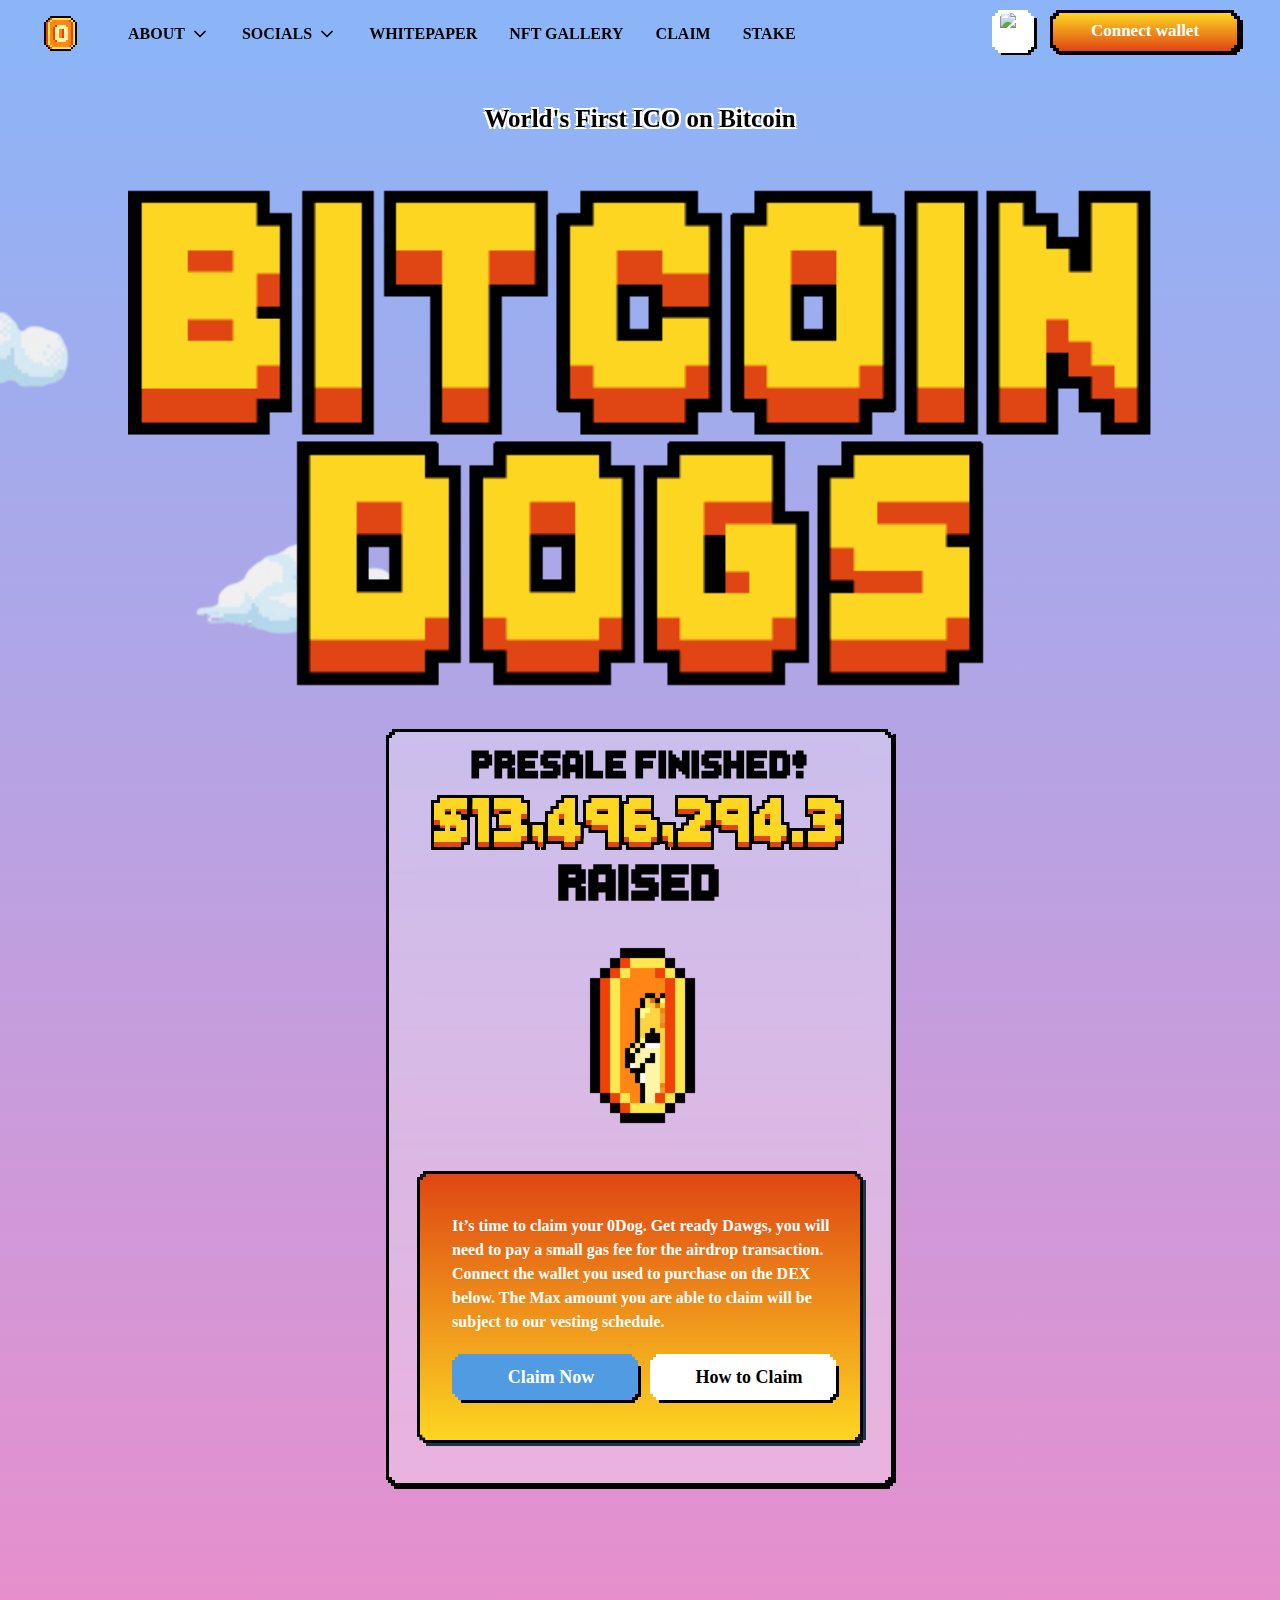
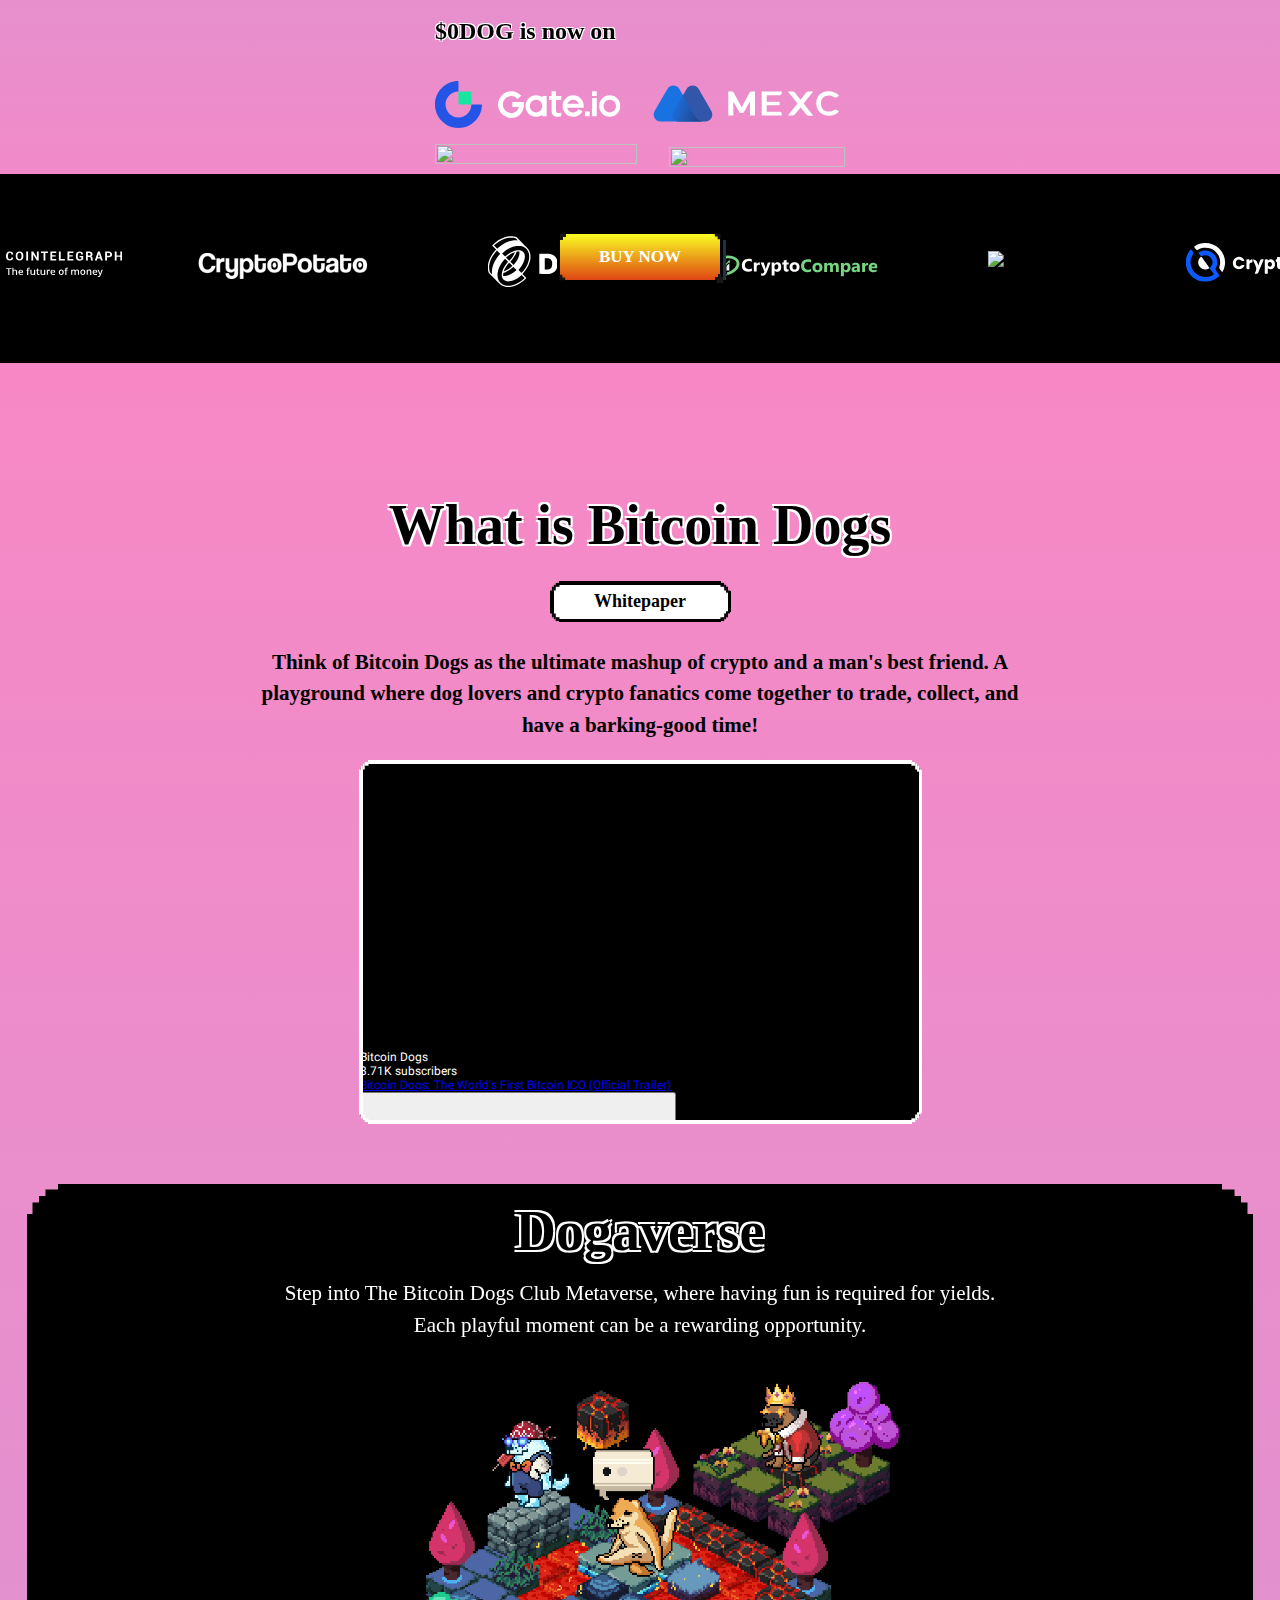
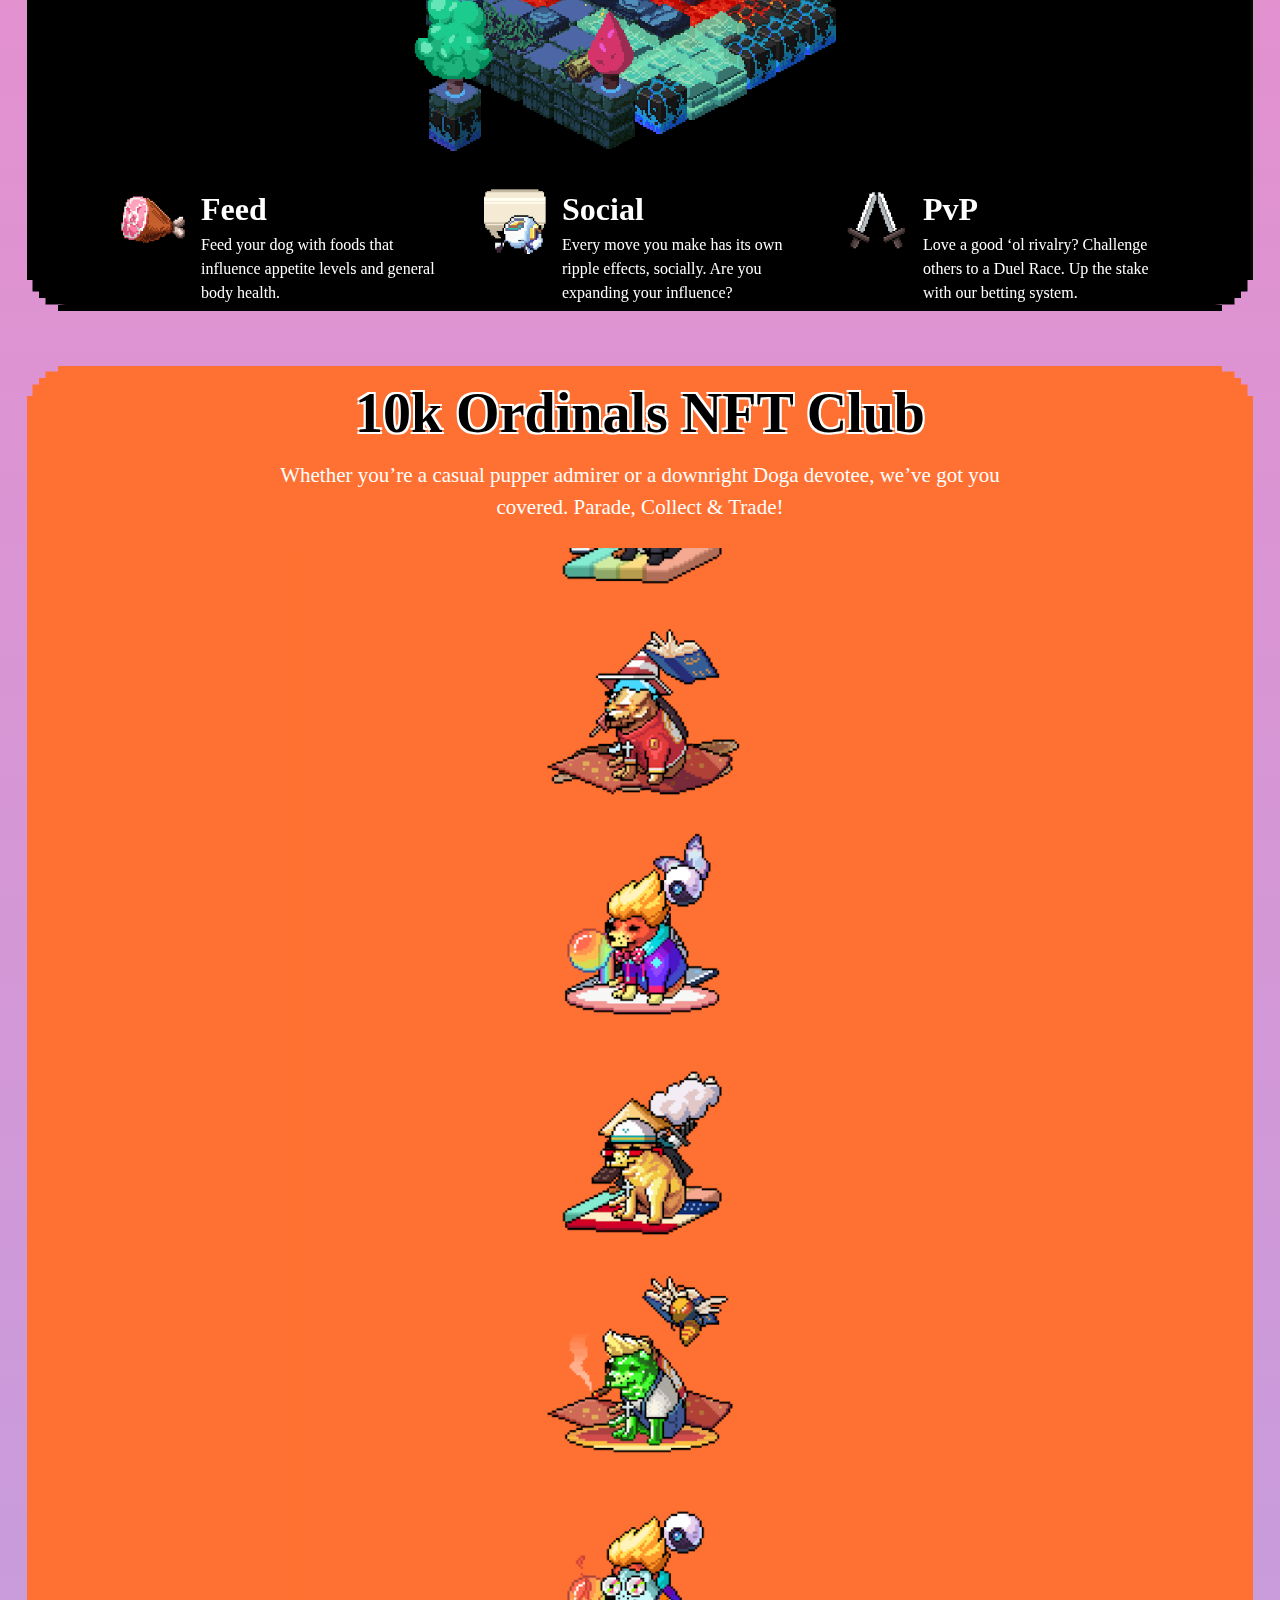
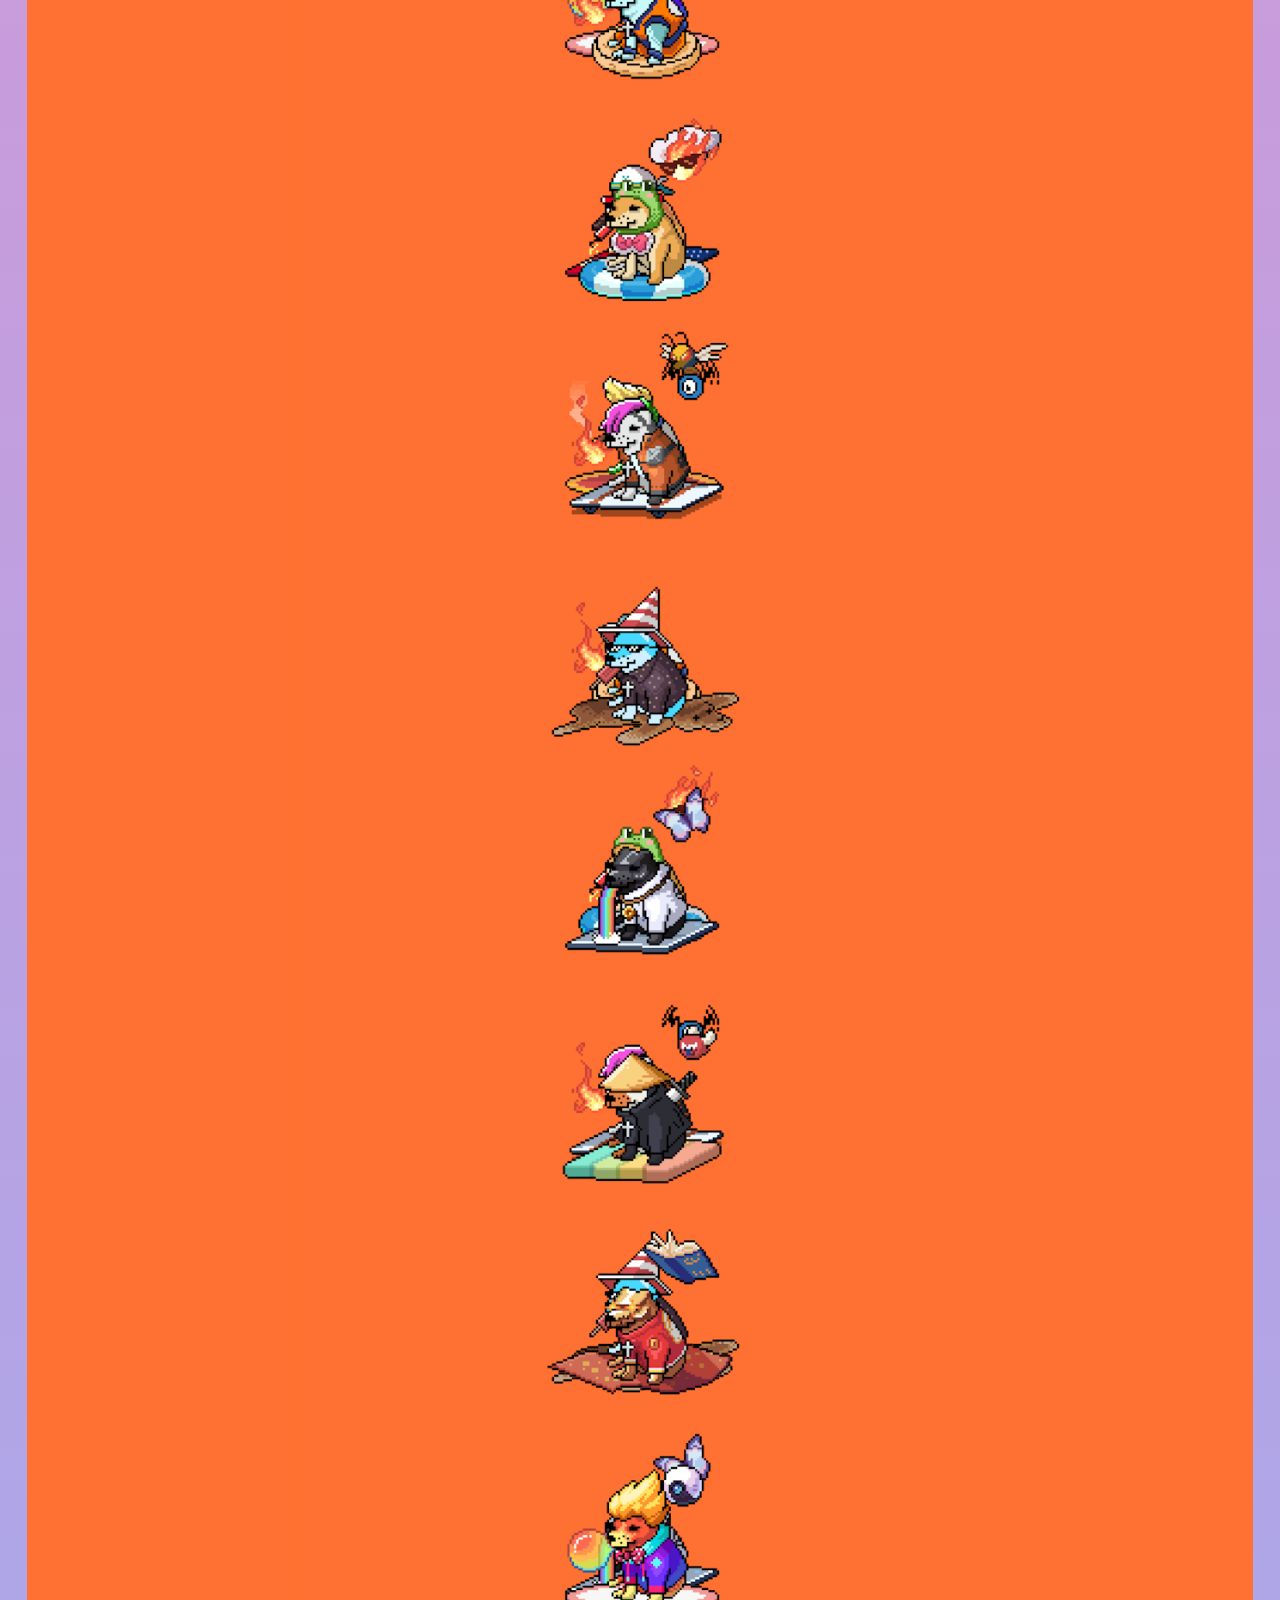
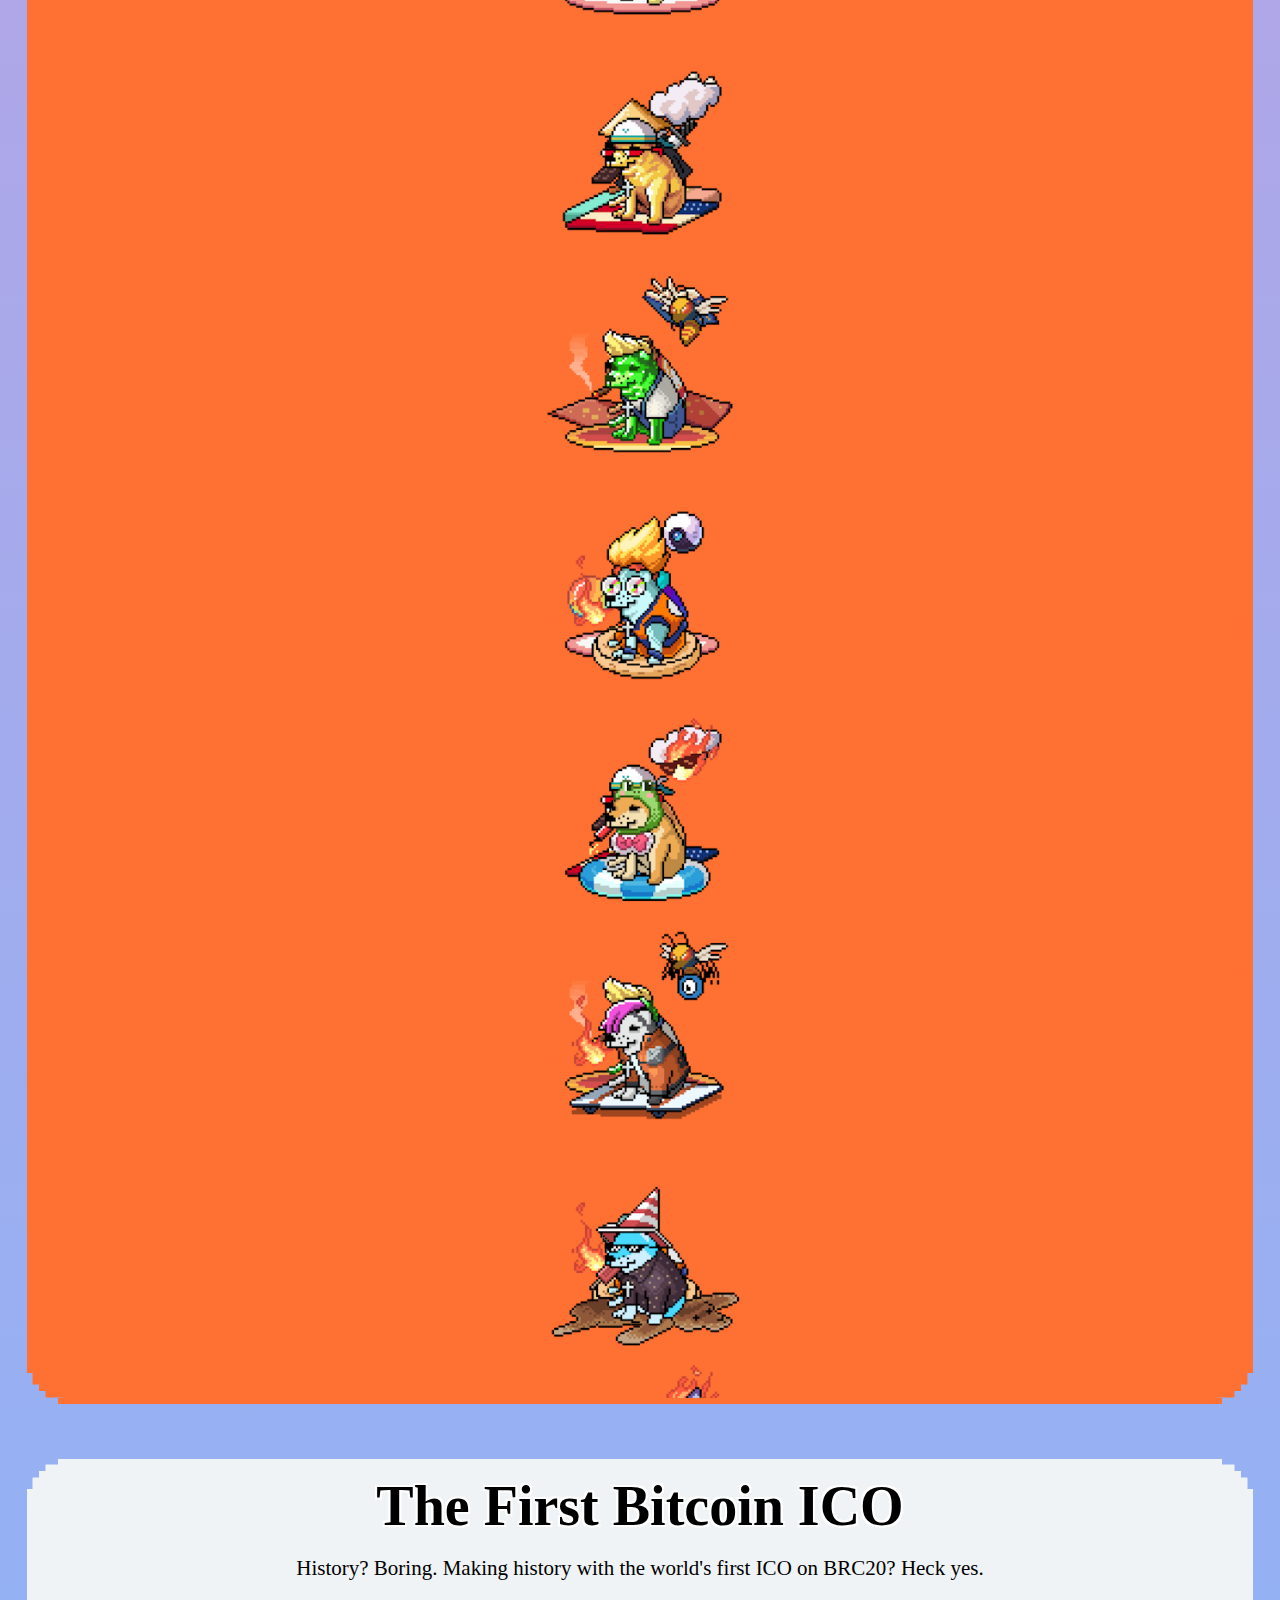
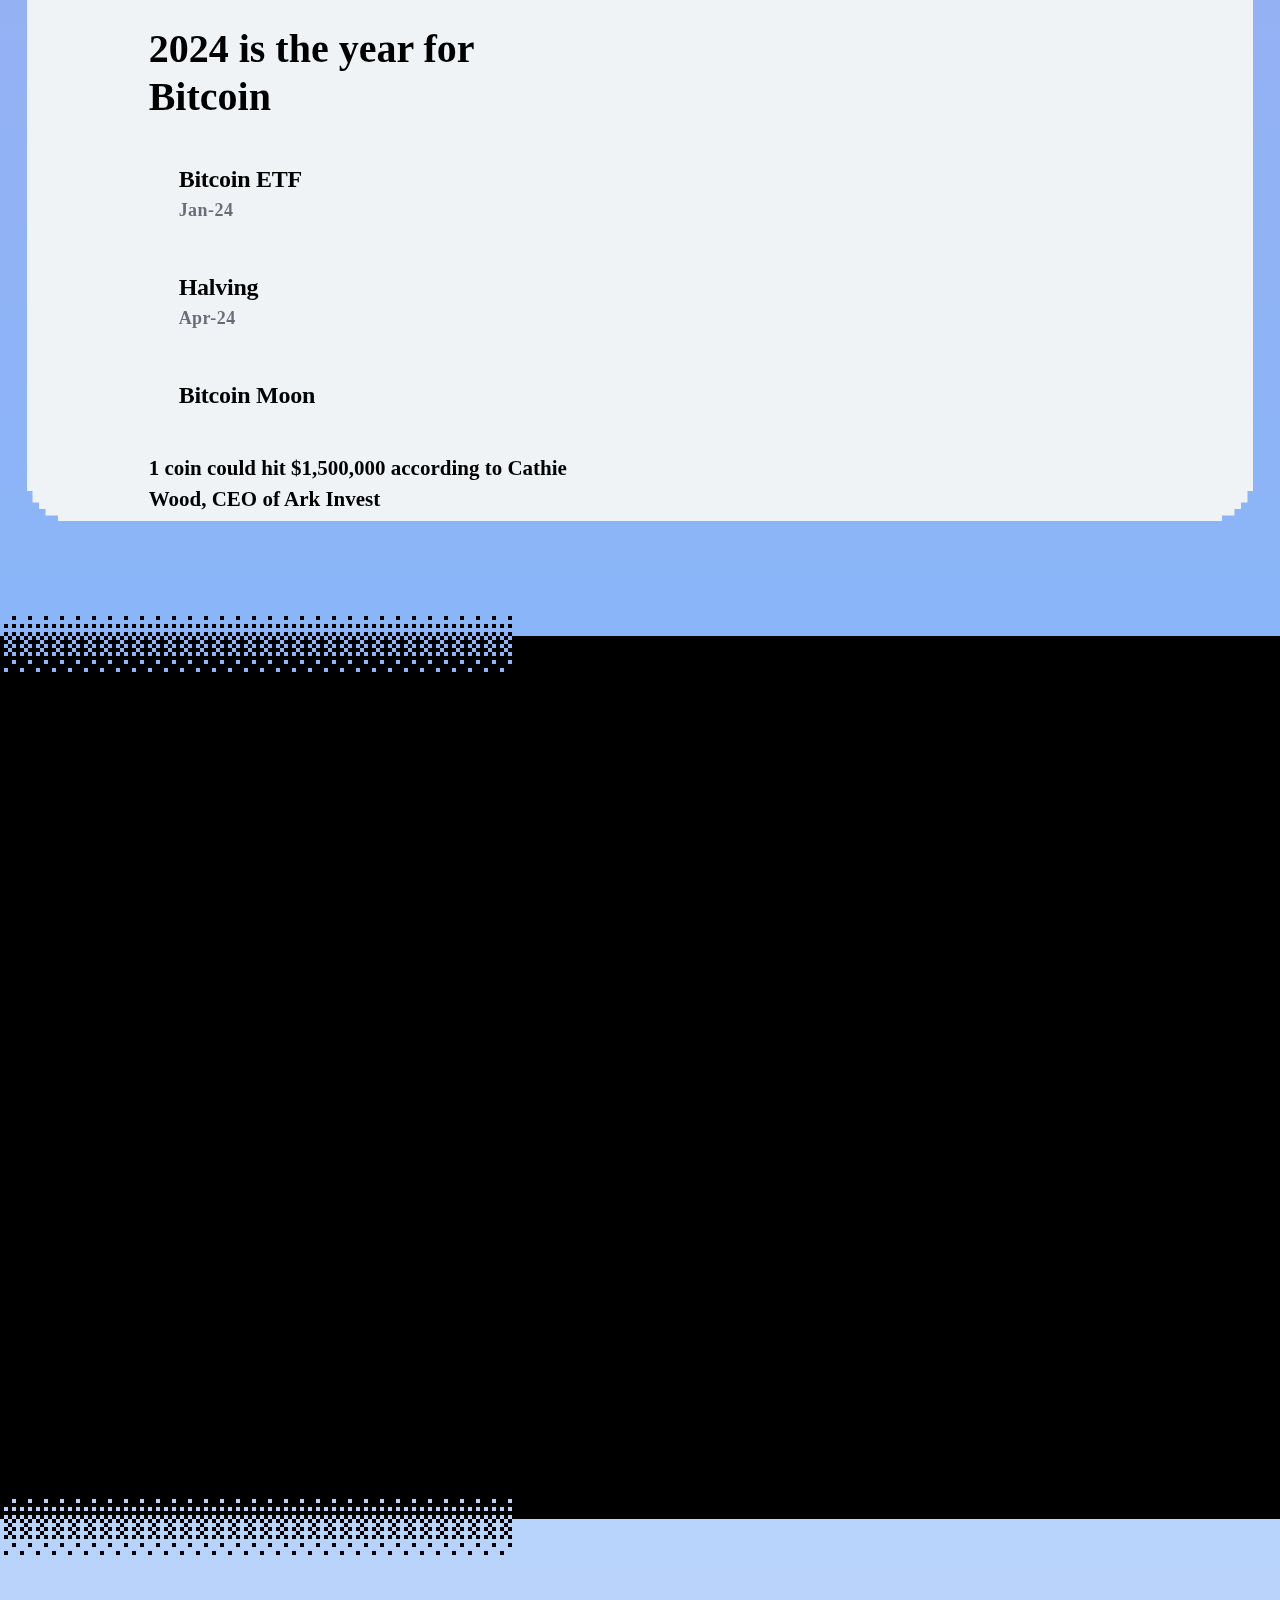
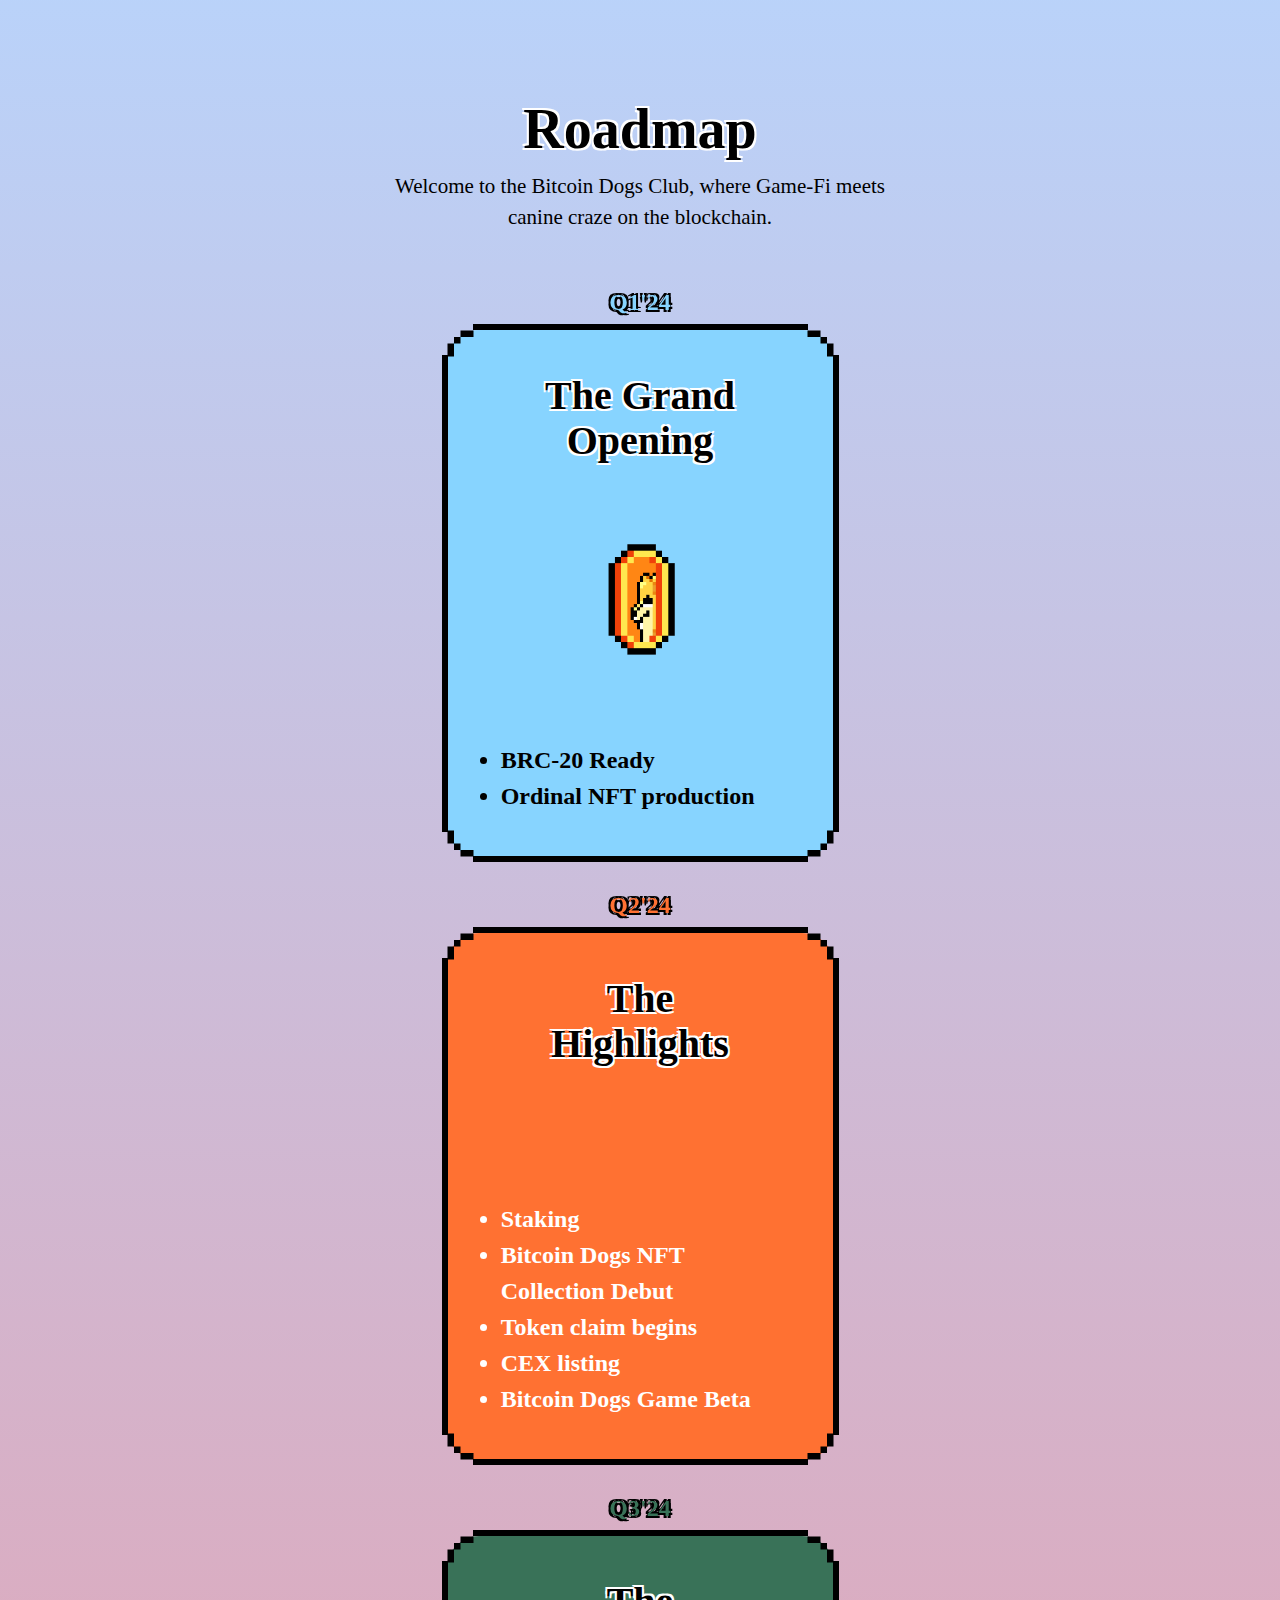
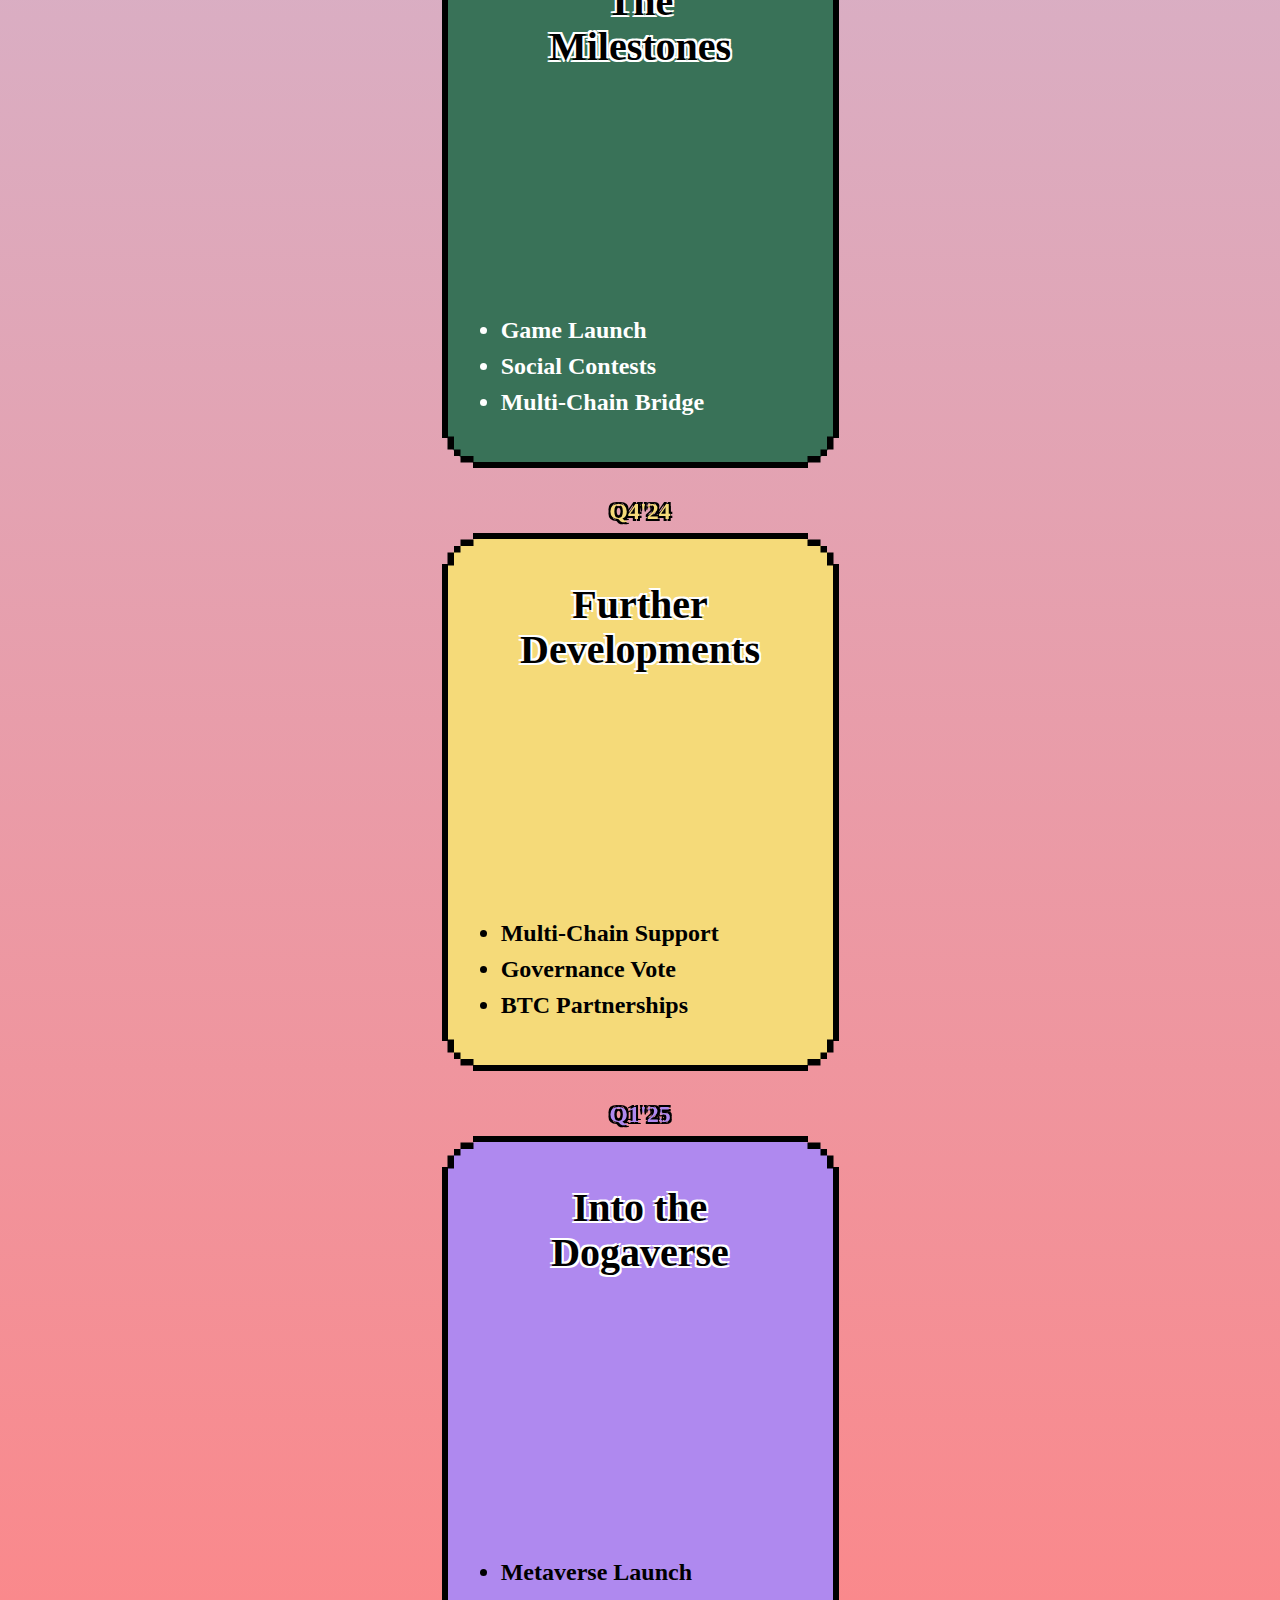
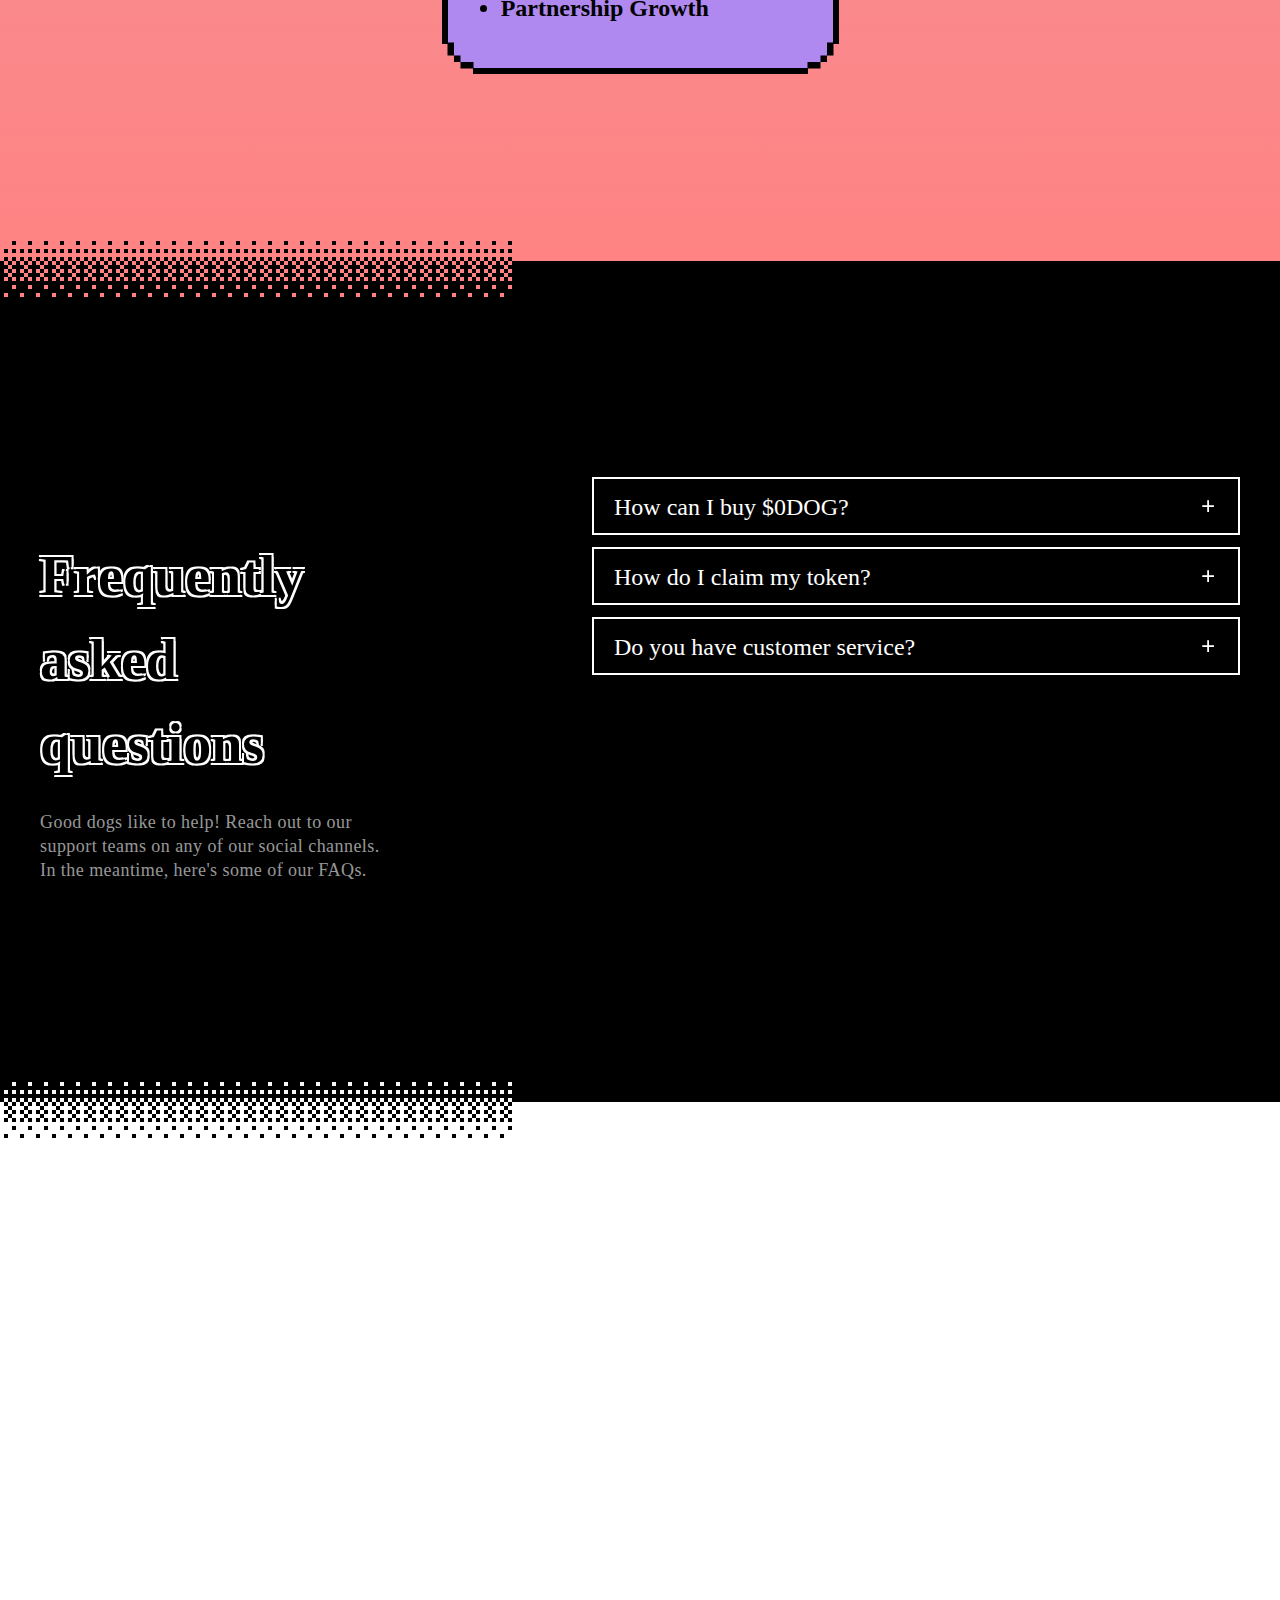
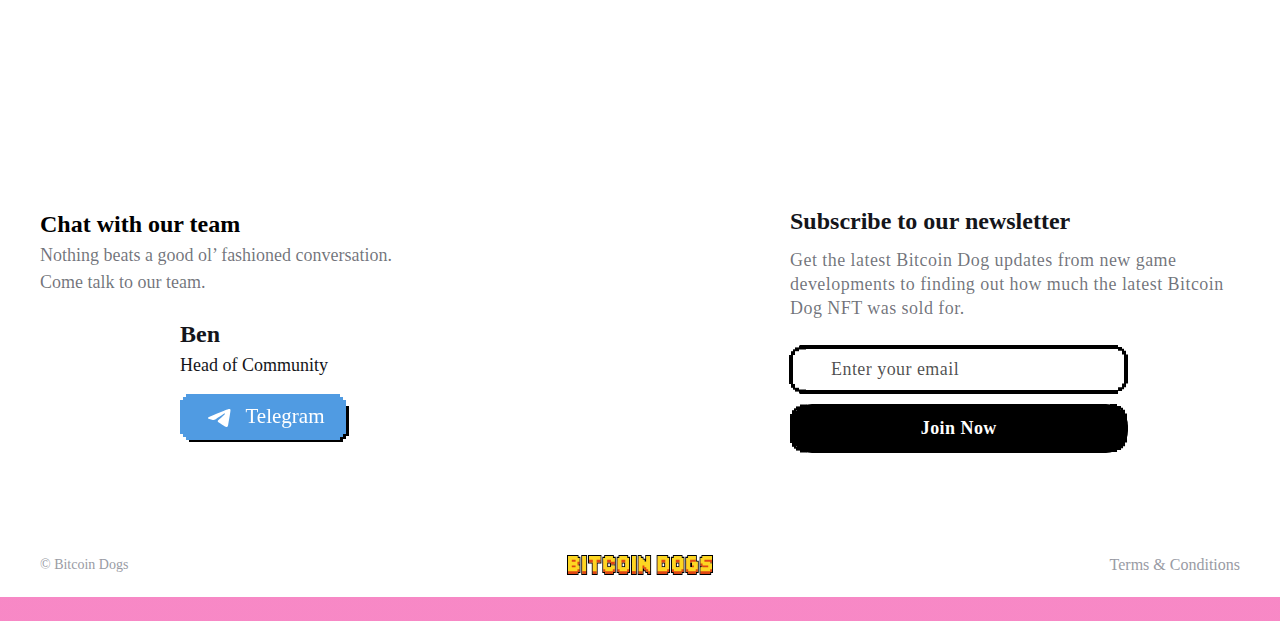
==== index.html @ 8540e8e7 "Add files via upload" ====
<!DOCTYPE html><html class="md:overflow-x-hidden bg-gradient-to-b from-[#86B7FA] from-[-3.26%] to-[#FD86C3] to-[105.03%]" lang="en" style="--wcm-color-fg-1: rgb(228,231,231); --wcm-color-fg-2: rgb(148,158,158); --wcm-color-fg-3: rgb(110,119,119); --wcm-color-bg-1: rgb(20,20,20); --wcm-color-bg-2: rgb(39,42,42); --wcm-color-bg-3: rgb(59,64,64); --wcm-color-overlay: rgba(255,255,255,0.1); --wcm-accent-color: #3396FF; --wcm-accent-fill-color: #FFFFFF; --wcm-z-index: 89; --wcm-background-color: #3396FF; --wcm-background-border-radius: 8px; --wcm-container-border-radius: 30px; --wcm-wallet-icon-border-radius: 15px; --wcm-wallet-icon-large-border-radius: 30px; --wcm-wallet-icon-small-border-radius: 7px; --wcm-input-border-radius: 28px; --wcm-button-border-radius: 10px; --wcm-notification-border-radius: 36px; --wcm-secondary-button-border-radius: 28px; --wcm-icon-button-border-radius: 50%; --wcm-button-hover-highlight-border-radius: 10px; --wcm-text-big-bold-size: 20px; --wcm-text-big-bold-weight: 600; --wcm-text-big-bold-line-height: 24px; --wcm-text-big-bold-letter-spacing: -0.03em; --wcm-text-big-bold-text-transform: none; --wcm-text-xsmall-bold-size: 10px; --wcm-text-xsmall-bold-weight: 700; --wcm-text-xsmall-bold-line-height: 12px; --wcm-text-xsmall-bold-letter-spacing: 0.02em; --wcm-text-xsmall-bold-text-transform: uppercase; --wcm-text-xsmall-regular-size: 12px; --wcm-text-xsmall-regular-weight: 600; --wcm-text-xsmall-regular-line-height: 14px; --wcm-text-xsmall-regular-letter-spacing: -0.03em; --wcm-text-xsmall-regular-text-transform: none; --wcm-text-small-thin-size: 14px; --wcm-text-small-thin-weight: 500; --wcm-text-small-thin-line-height: 16px; --wcm-text-small-thin-letter-spacing: -0.03em; --wcm-text-small-thin-text-transform: none; --wcm-text-small-regular-size: 14px; --wcm-text-small-regular-weight: 600; --wcm-text-small-regular-line-height: 16px; --wcm-text-small-regular-letter-spacing: -0.03em; --wcm-text-small-regular-text-transform: none; --wcm-text-medium-regular-size: 16px; --wcm-text-medium-regular-weight: 600; --wcm-text-medium-regular-line-height: 20px; --wcm-text-medium-regular-letter-spacing: -0.03em; --wcm-text-medium-regular-text-transform: none; --wcm-font-family: -apple-system, system-ui, BlinkMacSystemFont, 'Segoe UI', Roboto, Ubuntu, 'Helvetica Neue', sans-serif; --wcm-font-feature-settings: 'tnum' on, 'lnum' on, 'case' on; --wcm-success-color: rgb(38,181,98); --wcm-error-color: rgb(242, 90, 103); --wcm-overlay-background-color: rgba(0, 0, 0, 0.3); --wcm-overlay-backdrop-filter: none;" data-scrapbook-source="https://bitcoindogs.club/" data-scrapbook-create="20240822000219084" data-scrapbook-title="Bitcoin Dogs - The First Ever ICO on the Bitcoin Blockchain" data-scrapbook-adoptedstylesheet-0="*, ::after, ::before { margin: 0px; padding: 0px; box-sizing: border-box; font-style: normal; text-rendering: optimizespeed; -webkit-font-smoothing: antialiased; -webkit-tap-highlight-color: transparent; backface-visibility: hidden; }

button { cursor: pointer; display: flex; justify-content: center; align-items: center; position: relative; border: none; background-color: transparent; transition: 0.2s; }

@media (hover: hover) and (pointer: fine) {
  button:active { transition: 0.1s; transform: scale(0.93); }
}

button::after { content: &quot;&quot;; position: absolute; inset: 0px; transition: background-color, 0.2s; }

button:disabled { cursor: not-allowed; }

button svg, button wcm-text { position: relative; z-index: 1; }

input { border: none; outline: 0px; appearance: none; }

img { display: block; }

::selection { color: var(--wcm-accent-fill-color); background: var(--wcm-accent-color); }" data-scrapbook-adoptedstylesheet-1=":host { all: initial; }

.wcm-overlay { inset: 0px; position: fixed; z-index: var(--wcm-z-index); overflow: hidden; display: flex; justify-content: center; align-items: center; opacity: 0; pointer-events: none; background-color: var(--wcm-overlay-background-color); backdrop-filter: var(--wcm-overlay-backdrop-filter); }

@media (max-height: 720px) and (orientation: landscape) {
  .wcm-overlay { overflow: scroll; align-items: flex-start; padding: 20px 0px; }
}

.wcm-active { pointer-events: auto; }

.wcm-container { position: relative; max-width: 360px; width: 100%; outline: 0px; border-radius: var(--wcm-background-border-radius) var(--wcm-background-border-radius) var(--wcm-container-border-radius) var(--wcm-container-border-radius); border: 1px solid var(--wcm-color-overlay); overflow: hidden; }

.wcm-card { width: 100%; position: relative; border-radius: var(--wcm-container-border-radius); overflow: hidden; box-shadow: 0 6px 14px -6px rgba(10,16,31,.12),0 10px 32px -4px rgba(10,16,31,.1),0 0 0 1px var(--wcm-color-overlay); background-color: var(--wcm-color-bg-1); color: var(--wcm-color-fg-1); }

@media (max-width: 600px) {
  .wcm-container { max-width: 440px; border-radius: var(--wcm-background-border-radius) var(--wcm-background-border-radius) 0 0; }
  .wcm-card { border-radius: var(--wcm-container-border-radius) var(--wcm-container-border-radius) 0 0; }
  .wcm-overlay { align-items: flex-end; }
}

@media (max-width: 440px) {
  .wcm-container { border: 0px; }
}"><head><meta charset="UTF-8"><meta name="viewport" content="width=device-width"><title>Bitcoin Dogs - The First Ever ICO on the Bitcoin Blockchain</title><meta name="description" content="The First Ever ICO on the Bitcoin Blockchain"><meta name="next-head-count" content="5"><meta property="og:image" content="/og_image.png"><meta content="" name="description"><link rel="stylesheet" href="a608ce2cdb125e30.css" data-n-g=""><noscript data-n-css=""></noscript><style data-n-href="/_next/static/css/01c4270b1f35f002.css">:root{--toastify-color-light:#fff;--toastify-color-dark:#121212;--toastify-color-info:#3498db;--toastify-color-success:#07bc0c;--toastify-color-warning:#f1c40f;--toastify-color-error:#e74c3c;--toastify-color-transparent:hsla(0,0%,100%,.7);--toastify-icon-color-info:var(--toastify-color-info);--toastify-icon-color-success:var(--toastify-color-success);--toastify-icon-color-warning:var(--toastify-color-warning);--toastify-icon-color-error:var(--toastify-color-error);--toastify-toast-width:320px;--toastify-toast-background:#fff;--toastify-toast-min-height:64px;--toastify-toast-max-height:800px;--toastify-font-family:sans-serif;--toastify-z-index:9999;--toastify-text-color-light:#757575;--toastify-text-color-dark:#fff;--toastify-text-color-info:#fff;--toastify-text-color-success:#fff;--toastify-text-color-warning:#fff;--toastify-text-color-error:#fff;--toastify-spinner-color:#616161;--toastify-spinner-color-empty-area:#e0e0e0;--toastify-color-progress-light:linear-gradient(90deg,#4cd964,#5ac8fa,#007aff,#34aadc,#5856d6,#ff2d55);--toastify-color-progress-dark:#bb86fc;--toastify-color-progress-info:var(--toastify-color-info);--toastify-color-progress-success:var(--toastify-color-success);--toastify-color-progress-warning:var(--toastify-color-warning);--toastify-color-progress-error:var(--toastify-color-error)}.Toastify__toast-container{z-index:var(--toastify-z-index);-webkit-transform:translateZ(var(--toastify-z-index));position:fixed;padding:4px;width:var(--toastify-toast-width);box-sizing:border-box;color:#fff}.Toastify__toast-container--top-left{top:1em;left:1em}.Toastify__toast-container--top-center{top:1em;left:50%;transform:translateX(-50%)}.Toastify__toast-container--top-right{top:1em;right:1em}.Toastify__toast-container--bottom-left{bottom:1em;left:1em}.Toastify__toast-container--bottom-center{bottom:1em;left:50%;transform:translateX(-50%)}.Toastify__toast-container--bottom-right{bottom:1em;right:1em}@media only screen and (max-width:480px){.Toastify__toast-container{width:100vw;padding:0;left:0;margin:0}.Toastify__toast-container--top-center,.Toastify__toast-container--top-left,.Toastify__toast-container--top-right{top:0;transform:translateX(0)}.Toastify__toast-container--bottom-center,.Toastify__toast-container--bottom-left,.Toastify__toast-container--bottom-right{bottom:0;transform:translateX(0)}.Toastify__toast-container--rtl{right:0;left:auto}}.Toastify__toast{position:relative;min-height:var(--toastify-toast-min-height);box-sizing:border-box;margin-bottom:1rem;padding:8px;border-radius:4px;box-shadow:0 1px 10px 0 rgba(0,0,0,.1),0 2px 15px 0 rgba(0,0,0,.05);display:flex;justify-content:space-between;max-height:var(--toastify-toast-max-height);overflow:hidden;font-family:var(--toastify-font-family);cursor:default;direction:ltr;z-index:0}.Toastify__toast--rtl{direction:rtl}.Toastify__toast--close-on-click{cursor:pointer}.Toastify__toast-body{margin:auto 0;flex:1 1 auto;padding:6px;display:flex;align-items:center}.Toastify__toast-body>div:last-child{word-break:break-word;flex:1}.Toastify__toast-icon{margin-inline-end:10px;width:20px;flex-shrink:0;display:flex}.Toastify--animate{animation-fill-mode:both;animation-duration:.7s}.Toastify--animate-icon{animation-fill-mode:both;animation-duration:.3s}@media only screen and (max-width:480px){.Toastify__toast{margin-bottom:0;border-radius:0}}.Toastify__toast-theme--dark{background:var(--toastify-color-dark);color:var(--toastify-text-color-dark)}.Toastify__toast-theme--colored.Toastify__toast--default,.Toastify__toast-theme--light{background:var(--toastify-color-light);color:var(--toastify-text-color-light)}.Toastify__toast-theme--colored.Toastify__toast--info{color:var(--toastify-text-color-info);background:var(--toastify-color-info)}.Toastify__toast-theme--colored.Toastify__toast--success{color:var(--toastify-text-color-success);background:var(--toastify-color-success)}.Toastify__toast-theme--colored.Toastify__toast--warning{color:var(--toastify-text-color-warning);background:var(--toastify-color-warning)}.Toastify__toast-theme--colored.Toastify__toast--error{color:var(--toastify-text-color-error);background:var(--toastify-color-error)}.Toastify__progress-bar-theme--light{background:var(--toastify-color-progress-light)}.Toastify__progress-bar-theme--dark{background:var(--toastify-color-progress-dark)}.Toastify__progress-bar--info{background:var(--toastify-color-progress-info)}.Toastify__progress-bar--success{background:var(--toastify-color-progress-success)}.Toastify__progress-bar--warning{background:var(--toastify-color-progress-warning)}.Toastify__progress-bar--error{background:var(--toastify-color-progress-error)}.Toastify__progress-bar-theme--colored.Toastify__progress-bar--error,.Toastify__progress-bar-theme--colored.Toastify__progress-bar--info,.Toastify__progress-bar-theme--colored.Toastify__progress-bar--success,.Toastify__progress-bar-theme--colored.Toastify__progress-bar--warning{background:var(--toastify-color-transparent)}.Toastify__close-button{color:#fff;background:transparent;outline:none;border:none;padding:0;cursor:pointer;opacity:.7;transition:.3s ease;align-self:flex-start}.Toastify__close-button--light{color:#000;opacity:.3}.Toastify__close-button>svg{fill:currentColor;height:16px;width:14px}.Toastify__close-button:focus,.Toastify__close-button:hover{opacity:1}@keyframes Toastify__trackProgress{0%{transform:scaleX(1)}to{transform:scaleX(0)}}.Toastify__progress-bar{position:absolute;bottom:0;left:0;width:100%;height:5px;z-index:var(--toastify-z-index);opacity:.7;transform-origin:left}.Toastify__progress-bar--animated{animation:Toastify__trackProgress linear 1 forwards}.Toastify__progress-bar--controlled{transition:transform .2s}.Toastify__progress-bar--rtl{right:0;left:auto;transform-origin:right}.Toastify__spinner{width:20px;height:20px;box-sizing:border-box;border:2px solid;border-radius:100%;border-color:var(--toastify-spinner-color-empty-area);border-right-color:var(--toastify-spinner-color);animation:Toastify__spin .65s linear infinite}@keyframes Toastify__bounceInRight{0%,60%,75%,90%,to{animation-timing-function:cubic-bezier(.215,.61,.355,1)}0%{opacity:0;transform:translate3d(3000px,0,0)}60%{opacity:1;transform:translate3d(-25px,0,0)}75%{transform:translate3d(10px,0,0)}90%{transform:translate3d(-5px,0,0)}to{transform:none}}@keyframes Toastify__bounceOutRight{20%{opacity:1;transform:translate3d(-20px,0,0)}to{opacity:0;transform:translate3d(2000px,0,0)}}@keyframes Toastify__bounceInLeft{0%,60%,75%,90%,to{animation-timing-function:cubic-bezier(.215,.61,.355,1)}0%{opacity:0;transform:translate3d(-3000px,0,0)}60%{opacity:1;transform:translate3d(25px,0,0)}75%{transform:translate3d(-10px,0,0)}90%{transform:translate3d(5px,0,0)}to{transform:none}}@keyframes Toastify__bounceOutLeft{20%{opacity:1;transform:translate3d(20px,0,0)}to{opacity:0;transform:translate3d(-2000px,0,0)}}@keyframes Toastify__bounceInUp{0%,60%,75%,90%,to{animation-timing-function:cubic-bezier(.215,.61,.355,1)}0%{opacity:0;transform:translate3d(0,3000px,0)}60%{opacity:1;transform:translate3d(0,-20px,0)}75%{transform:translate3d(0,10px,0)}90%{transform:translate3d(0,-5px,0)}to{transform:translateZ(0)}}@keyframes Toastify__bounceOutUp{20%{transform:translate3d(0,-10px,0)}40%,45%{opacity:1;transform:translate3d(0,20px,0)}to{opacity:0;transform:translate3d(0,-2000px,0)}}@keyframes Toastify__bounceInDown{0%,60%,75%,90%,to{animation-timing-function:cubic-bezier(.215,.61,.355,1)}0%{opacity:0;transform:translate3d(0,-3000px,0)}60%{opacity:1;transform:translate3d(0,25px,0)}75%{transform:translate3d(0,-10px,0)}90%{transform:translate3d(0,5px,0)}to{transform:none}}@keyframes Toastify__bounceOutDown{20%{transform:translate3d(0,10px,0)}40%,45%{opacity:1;transform:translate3d(0,-20px,0)}to{opacity:0;transform:translate3d(0,2000px,0)}}.Toastify__bounce-enter--bottom-left,.Toastify__bounce-enter--top-left{animation-name:Toastify__bounceInLeft}.Toastify__bounce-enter--bottom-right,.Toastify__bounce-enter--top-right{animation-name:Toastify__bounceInRight}.Toastify__bounce-enter--top-center{animation-name:Toastify__bounceInDown}.Toastify__bounce-enter--bottom-center{animation-name:Toastify__bounceInUp}.Toastify__bounce-exit--bottom-left,.Toastify__bounce-exit--top-left{animation-name:Toastify__bounceOutLeft}.Toastify__bounce-exit--bottom-right,.Toastify__bounce-exit--top-right{animation-name:Toastify__bounceOutRight}.Toastify__bounce-exit--top-center{animation-name:Toastify__bounceOutUp}.Toastify__bounce-exit--bottom-center{animation-name:Toastify__bounceOutDown}@keyframes Toastify__zoomIn{0%{opacity:0;transform:scale3d(.3,.3,.3)}50%{opacity:1}}@keyframes Toastify__zoomOut{0%{opacity:1}50%{opacity:0;transform:scale3d(.3,.3,.3)}to{opacity:0}}.Toastify__zoom-enter{animation-name:Toastify__zoomIn}.Toastify__zoom-exit{animation-name:Toastify__zoomOut}@keyframes Toastify__flipIn{0%{transform:perspective(400px) rotateX(90deg);animation-timing-function:ease-in;opacity:0}40%{transform:perspective(400px) rotateX(-20deg);animation-timing-function:ease-in}60%{transform:perspective(400px) rotateX(10deg);opacity:1}80%{transform:perspective(400px) rotateX(-5deg)}to{transform:perspective(400px)}}@keyframes Toastify__flipOut{0%{transform:perspective(400px)}30%{transform:perspective(400px) rotateX(-20deg);opacity:1}to{transform:perspective(400px) rotateX(90deg);opacity:0}}.Toastify__flip-enter{animation-name:Toastify__flipIn}.Toastify__flip-exit{animation-name:Toastify__flipOut}@keyframes Toastify__slideInRight{0%{transform:translate3d(110%,0,0);visibility:visible}to{transform:translateZ(0)}}@keyframes Toastify__slideInLeft{0%{transform:translate3d(-110%,0,0);visibility:visible}to{transform:translateZ(0)}}@keyframes Toastify__slideInUp{0%{transform:translate3d(0,110%,0);visibility:visible}to{transform:translateZ(0)}}@keyframes Toastify__slideInDown{0%{transform:translate3d(0,-110%,0);visibility:visible}to{transform:translateZ(0)}}@keyframes Toastify__slideOutRight{0%{transform:translateZ(0)}to{visibility:hidden;transform:translate3d(110%,0,0)}}@keyframes Toastify__slideOutLeft{0%{transform:translateZ(0)}to{visibility:hidden;transform:translate3d(-110%,0,0)}}@keyframes Toastify__slideOutDown{0%{transform:translateZ(0)}to{visibility:hidden;transform:translate3d(0,500px,0)}}@keyframes Toastify__slideOutUp{0%{transform:translateZ(0)}to{visibility:hidden;transform:translate3d(0,-500px,0)}}.Toastify__slide-enter--bottom-left,.Toastify__slide-enter--top-left{animation-name:Toastify__slideInLeft}.Toastify__slide-enter--bottom-right,.Toastify__slide-enter--top-right{animation-name:Toastify__slideInRight}.Toastify__slide-enter--top-center{animation-name:Toastify__slideInDown}.Toastify__slide-enter--bottom-center{animation-name:Toastify__slideInUp}.Toastify__slide-exit--bottom-left,.Toastify__slide-exit--top-left{animation-name:Toastify__slideOutLeft}.Toastify__slide-exit--bottom-right,.Toastify__slide-exit--top-right{animation-name:Toastify__slideOutRight}.Toastify__slide-exit--top-center{animation-name:Toastify__slideOutUp}.Toastify__slide-exit--bottom-center{animation-name:Toastify__slideOutDown}@keyframes Toastify__spin{0%{transform:rotate(0deg)}to{transform:rotate(1turn)}}[data-rk] .iekbcc0{border:0;box-sizing:border-box;font-size:100%;line-height:normal;margin:0;padding:0;text-align:left;vertical-align:baseline;-webkit-tap-highlight-color:transparent}[data-rk] .iekbcc1{list-style:none}[data-rk] .iekbcc2{quotes:none}[data-rk] .iekbcc2:after,[data-rk] .iekbcc2:before{content:""}[data-rk] .iekbcc3{border-collapse:collapse;border-spacing:0}[data-rk] .iekbcc4{-webkit-appearance:none;-moz-appearance:none;appearance:none}[data-rk] .iekbcc5{outline:none}[data-rk] .iekbcc5::-moz-placeholder{opacity:1}[data-rk] .iekbcc5::placeholder{opacity:1}[data-rk] .iekbcc6{background-color:transparent;color:inherit}[data-rk] .iekbcc7:disabled{opacity:1}[data-rk] .iekbcc7::-ms-expand,[data-rk] .iekbcc8::-ms-clear{display:none}[data-rk] .iekbcc8::-webkit-search-cancel-button{-webkit-appearance:none}[data-rk] .iekbcc9{background:none;cursor:pointer;text-align:left}[data-rk] .iekbcca{color:inherit;text-decoration:none}[data-rk] .ju367v0{align-items:flex-start}[data-rk] .ju367v2{align-items:flex-end}[data-rk] .ju367v4{align-items:center}[data-rk] .ju367v6{display:none}[data-rk] .ju367v8{display:block}[data-rk] .ju367va{display:flex}[data-rk] .ju367vc{display:inline}[data-rk] .ju367ve{align-self:flex-start}[data-rk] .ju367vf{align-self:flex-end}[data-rk] .ju367vg{align-self:center}[data-rk] .ju367vh{background-size:cover}[data-rk] .ju367vi{border-radius:1px}[data-rk] .ju367vj{border-radius:6px}[data-rk] .ju367vk{border-radius:10px}[data-rk] .ju367vl{border-radius:13px}[data-rk] .ju367vm{border-radius:var(--rk-radii-actionButton)}[data-rk] .ju367vn{border-radius:var(--rk-radii-connectButton)}[data-rk] .ju367vo{border-radius:var(--rk-radii-menuButton)}[data-rk] .ju367vp{border-radius:var(--rk-radii-modal)}[data-rk] .ju367vq{border-radius:var(--rk-radii-modalMobile)}[data-rk] .ju367vr{border-radius:25%}[data-rk] .ju367vs{border-radius:9999px}[data-rk] .ju367vt{border-style:solid}[data-rk] .ju367vu{border-width:0}[data-rk] .ju367vv{border-width:1px}[data-rk] .ju367vw{border-width:2px}[data-rk] .ju367vx{border-width:4px}[data-rk] .ju367vy{cursor:pointer}[data-rk] .ju367vz{cursor:none}[data-rk] .ju367v10{pointer-events:none}[data-rk] .ju367v11{pointer-events:all}[data-rk] .ju367v12{min-height:8px}[data-rk] .ju367v13{min-height:44px}[data-rk] .ju367v14{flex-direction:row}[data-rk] .ju367v15{flex-direction:column}[data-rk] .ju367v16{font-family:var(--rk-fonts-body)}[data-rk] .ju367v17{font-size:12px;line-height:18px}[data-rk] .ju367v18{font-size:13px;line-height:18px}[data-rk] .ju367v19{font-size:14px;line-height:18px}[data-rk] .ju367v1a{font-size:16px;line-height:20px}[data-rk] .ju367v1b{font-size:18px;line-height:24px}[data-rk] .ju367v1c{font-size:20px;line-height:24px}[data-rk] .ju367v1d{font-size:23px;line-height:29px}[data-rk] .ju367v1e{font-weight:400}[data-rk] .ju367v1f{font-weight:500}[data-rk] .ju367v1g{font-weight:600}[data-rk] .ju367v1h{font-weight:700}[data-rk] .ju367v1i{font-weight:800}[data-rk] .ju367v1j{gap:0}[data-rk] .ju367v1k{gap:1px}[data-rk] .ju367v1l{gap:2px}[data-rk] .ju367v1m{gap:3px}[data-rk] .ju367v1n{gap:4px}[data-rk] .ju367v1o{gap:5px}[data-rk] .ju367v1p{gap:6px}[data-rk] .ju367v1q{gap:8px}[data-rk] .ju367v1r{gap:10px}[data-rk] .ju367v1s{gap:12px}[data-rk] .ju367v1t{gap:14px}[data-rk] .ju367v1u{gap:16px}[data-rk] .ju367v1v{gap:18px}[data-rk] .ju367v1w{gap:20px}[data-rk] .ju367v1x{gap:24px}[data-rk] .ju367v1y{gap:28px}[data-rk] .ju367v1z{gap:32px}[data-rk] .ju367v20{gap:36px}[data-rk] .ju367v21{gap:44px}[data-rk] .ju367v22{gap:64px}[data-rk] .ju367v23{gap:-1px}[data-rk] .ju367v24{height:1px}[data-rk] .ju367v25{height:2px}[data-rk] .ju367v26{height:4px}[data-rk] .ju367v27{height:8px}[data-rk] .ju367v28{height:12px}[data-rk] .ju367v29{height:20px}[data-rk] .ju367v2a{height:24px}[data-rk] .ju367v2b{height:28px}[data-rk] .ju367v2c{height:30px}[data-rk] .ju367v2d{height:32px}[data-rk] .ju367v2e{height:34px}[data-rk] .ju367v2f{height:36px}[data-rk] .ju367v2g{height:40px}[data-rk] .ju367v2h{height:44px}[data-rk] .ju367v2i{height:48px}[data-rk] .ju367v2j{height:54px}[data-rk] .ju367v2k{height:60px}[data-rk] .ju367v2l{height:200px}[data-rk] .ju367v2m{height:100%}[data-rk] .ju367v2n{height:-moz-max-content;height:max-content}[data-rk] .ju367v2o{justify-content:flex-start}[data-rk] .ju367v2p{justify-content:flex-end}[data-rk] .ju367v2q{justify-content:center}[data-rk] .ju367v2r{justify-content:space-between}[data-rk] .ju367v2s{justify-content:space-around}[data-rk] .ju367v2t{text-align:left}[data-rk] .ju367v2u{text-align:center}[data-rk] .ju367v2v{text-align:inherit}[data-rk] .ju367v2w{margin-bottom:0}[data-rk] .ju367v2x{margin-bottom:1px}[data-rk] .ju367v2y{margin-bottom:2px}[data-rk] .ju367v2z{margin-bottom:3px}[data-rk] .ju367v30{margin-bottom:4px}[data-rk] .ju367v31{margin-bottom:5px}[data-rk] .ju367v32{margin-bottom:6px}[data-rk] .ju367v33{margin-bottom:8px}[data-rk] .ju367v34{margin-bottom:10px}[data-rk] .ju367v35{margin-bottom:12px}[data-rk] .ju367v36{margin-bottom:14px}[data-rk] .ju367v37{margin-bottom:16px}[data-rk] .ju367v38{margin-bottom:18px}[data-rk] .ju367v39{margin-bottom:20px}[data-rk] .ju367v3a{margin-bottom:24px}[data-rk] .ju367v3b{margin-bottom:28px}[data-rk] .ju367v3c{margin-bottom:32px}[data-rk] .ju367v3d{margin-bottom:36px}[data-rk] .ju367v3e{margin-bottom:44px}[data-rk] .ju367v3f{margin-bottom:64px}[data-rk] .ju367v3g{margin-bottom:-1px}[data-rk] .ju367v3h{margin-left:0}[data-rk] .ju367v3i{margin-left:1px}[data-rk] .ju367v3j{margin-left:2px}[data-rk] .ju367v3k{margin-left:3px}[data-rk] .ju367v3l{margin-left:4px}[data-rk] .ju367v3m{margin-left:5px}[data-rk] .ju367v3n{margin-left:6px}[data-rk] .ju367v3o{margin-left:8px}[data-rk] .ju367v3p{margin-left:10px}[data-rk] .ju367v3q{margin-left:12px}[data-rk] .ju367v3r{margin-left:14px}[data-rk] .ju367v3s{margin-left:16px}[data-rk] .ju367v3t{margin-left:18px}[data-rk] .ju367v3u{margin-left:20px}[data-rk] .ju367v3v{margin-left:24px}[data-rk] .ju367v3w{margin-left:28px}[data-rk] .ju367v3x{margin-left:32px}[data-rk] .ju367v3y{margin-left:36px}[data-rk] .ju367v3z{margin-left:44px}[data-rk] .ju367v40{margin-left:64px}[data-rk] .ju367v41{margin-left:-1px}[data-rk] .ju367v42{margin-right:0}[data-rk] .ju367v43{margin-right:1px}[data-rk] .ju367v44{margin-right:2px}[data-rk] .ju367v45{margin-right:3px}[data-rk] .ju367v46{margin-right:4px}[data-rk] .ju367v47{margin-right:5px}[data-rk] .ju367v48{margin-right:6px}[data-rk] .ju367v49{margin-right:8px}[data-rk] .ju367v4a{margin-right:10px}[data-rk] .ju367v4b{margin-right:12px}[data-rk] .ju367v4c{margin-right:14px}[data-rk] .ju367v4d{margin-right:16px}[data-rk] .ju367v4e{margin-right:18px}[data-rk] .ju367v4f{margin-right:20px}[data-rk] .ju367v4g{margin-right:24px}[data-rk] .ju367v4h{margin-right:28px}[data-rk] .ju367v4i{margin-right:32px}[data-rk] .ju367v4j{margin-right:36px}[data-rk] .ju367v4k{margin-right:44px}[data-rk] .ju367v4l{margin-right:64px}[data-rk] .ju367v4m{margin-right:-1px}[data-rk] .ju367v4n{margin-top:0}[data-rk] .ju367v4o{margin-top:1px}[data-rk] .ju367v4p{margin-top:2px}[data-rk] .ju367v4q{margin-top:3px}[data-rk] .ju367v4r{margin-top:4px}[data-rk] .ju367v4s{margin-top:5px}[data-rk] .ju367v4t{margin-top:6px}[data-rk] .ju367v4u{margin-top:8px}[data-rk] .ju367v4v{margin-top:10px}[data-rk] .ju367v4w{margin-top:12px}[data-rk] .ju367v4x{margin-top:14px}[data-rk] .ju367v4y{margin-top:16px}[data-rk] .ju367v4z{margin-top:18px}[data-rk] .ju367v50{margin-top:20px}[data-rk] .ju367v51{margin-top:24px}[data-rk] .ju367v52{margin-top:28px}[data-rk] .ju367v53{margin-top:32px}[data-rk] .ju367v54{margin-top:36px}[data-rk] .ju367v55{margin-top:44px}[data-rk] .ju367v56{margin-top:64px}[data-rk] .ju367v57{margin-top:-1px}[data-rk] .ju367v58{max-width:1px}[data-rk] .ju367v59{max-width:2px}[data-rk] .ju367v5a{max-width:4px}[data-rk] .ju367v5b{max-width:8px}[data-rk] .ju367v5c{max-width:12px}[data-rk] .ju367v5d{max-width:20px}[data-rk] .ju367v5e{max-width:24px}[data-rk] .ju367v5f{max-width:28px}[data-rk] .ju367v5g{max-width:30px}[data-rk] .ju367v5h{max-width:32px}[data-rk] .ju367v5i{max-width:34px}[data-rk] .ju367v5j{max-width:36px}[data-rk] .ju367v5k{max-width:40px}[data-rk] .ju367v5l{max-width:44px}[data-rk] .ju367v5m{max-width:48px}[data-rk] .ju367v5n{max-width:54px}[data-rk] .ju367v5o{max-width:60px}[data-rk] .ju367v5p{max-width:200px}[data-rk] .ju367v5q{max-width:100%}[data-rk] .ju367v5r{max-width:-moz-max-content;max-width:max-content}[data-rk] .ju367v5s{min-width:1px}[data-rk] .ju367v5t{min-width:2px}[data-rk] .ju367v5u{min-width:4px}[data-rk] .ju367v5v{min-width:8px}[data-rk] .ju367v5w{min-width:12px}[data-rk] .ju367v5x{min-width:20px}[data-rk] .ju367v5y{min-width:24px}[data-rk] .ju367v5z{min-width:28px}[data-rk] .ju367v60{min-width:30px}[data-rk] .ju367v61{min-width:32px}[data-rk] .ju367v62{min-width:34px}[data-rk] .ju367v63{min-width:36px}[data-rk] .ju367v64{min-width:40px}[data-rk] .ju367v65{min-width:44px}[data-rk] .ju367v66{min-width:48px}[data-rk] .ju367v67{min-width:54px}[data-rk] .ju367v68{min-width:60px}[data-rk] .ju367v69{min-width:200px}[data-rk] .ju367v6a{min-width:100%}[data-rk] .ju367v6b{min-width:-moz-max-content;min-width:max-content}[data-rk] .ju367v6c{overflow:hidden}[data-rk] .ju367v6d{padding-bottom:0}[data-rk] .ju367v6e{padding-bottom:1px}[data-rk] .ju367v6f{padding-bottom:2px}[data-rk] .ju367v6g{padding-bottom:3px}[data-rk] .ju367v6h{padding-bottom:4px}[data-rk] .ju367v6i{padding-bottom:5px}[data-rk] .ju367v6j{padding-bottom:6px}[data-rk] .ju367v6k{padding-bottom:8px}[data-rk] .ju367v6l{padding-bottom:10px}[data-rk] .ju367v6m{padding-bottom:12px}[data-rk] .ju367v6n{padding-bottom:14px}[data-rk] .ju367v6o{padding-bottom:16px}[data-rk] .ju367v6p{padding-bottom:18px}[data-rk] .ju367v6q{padding-bottom:20px}[data-rk] .ju367v6r{padding-bottom:24px}[data-rk] .ju367v6s{padding-bottom:28px}[data-rk] .ju367v6t{padding-bottom:32px}[data-rk] .ju367v6u{padding-bottom:36px}[data-rk] .ju367v6v{padding-bottom:44px}[data-rk] .ju367v6w{padding-bottom:64px}[data-rk] .ju367v6x{padding-bottom:-1px}[data-rk] .ju367v6y{padding-left:0}[data-rk] .ju367v6z{padding-left:1px}[data-rk] .ju367v70{padding-left:2px}[data-rk] .ju367v71{padding-left:3px}[data-rk] .ju367v72{padding-left:4px}[data-rk] .ju367v73{padding-left:5px}[data-rk] .ju367v74{padding-left:6px}[data-rk] .ju367v75{padding-left:8px}[data-rk] .ju367v76{padding-left:10px}[data-rk] .ju367v77{padding-left:12px}[data-rk] .ju367v78{padding-left:14px}[data-rk] .ju367v79{padding-left:16px}[data-rk] .ju367v7a{padding-left:18px}[data-rk] .ju367v7b{padding-left:20px}[data-rk] .ju367v7c{padding-left:24px}[data-rk] .ju367v7d{padding-left:28px}[data-rk] .ju367v7e{padding-left:32px}[data-rk] .ju367v7f{padding-left:36px}[data-rk] .ju367v7g{padding-left:44px}[data-rk] .ju367v7h{padding-left:64px}[data-rk] .ju367v7i{padding-left:-1px}[data-rk] .ju367v7j{padding-right:0}[data-rk] .ju367v7k{padding-right:1px}[data-rk] .ju367v7l{padding-right:2px}[data-rk] .ju367v7m{padding-right:3px}[data-rk] .ju367v7n{padding-right:4px}[data-rk] .ju367v7o{padding-right:5px}[data-rk] .ju367v7p{padding-right:6px}[data-rk] .ju367v7q{padding-right:8px}[data-rk] .ju367v7r{padding-right:10px}[data-rk] .ju367v7s{padding-right:12px}[data-rk] .ju367v7t{padding-right:14px}[data-rk] .ju367v7u{padding-right:16px}[data-rk] .ju367v7v{padding-right:18px}[data-rk] .ju367v7w{padding-right:20px}[data-rk] .ju367v7x{padding-right:24px}[data-rk] .ju367v7y{padding-right:28px}[data-rk] .ju367v7z{padding-right:32px}[data-rk] .ju367v80{padding-right:36px}[data-rk] .ju367v81{padding-right:44px}[data-rk] .ju367v82{padding-right:64px}[data-rk] .ju367v83{padding-right:-1px}[data-rk] .ju367v84{padding-top:0}[data-rk] .ju367v85{padding-top:1px}[data-rk] .ju367v86{padding-top:2px}[data-rk] .ju367v87{padding-top:3px}[data-rk] .ju367v88{padding-top:4px}[data-rk] .ju367v89{padding-top:5px}[data-rk] .ju367v8a{padding-top:6px}[data-rk] .ju367v8b{padding-top:8px}[data-rk] .ju367v8c{padding-top:10px}[data-rk] .ju367v8d{padding-top:12px}[data-rk] .ju367v8e{padding-top:14px}[data-rk] .ju367v8f{padding-top:16px}[data-rk] .ju367v8g{padding-top:18px}[data-rk] .ju367v8h{padding-top:20px}[data-rk] .ju367v8i{padding-top:24px}[data-rk] .ju367v8j{padding-top:28px}[data-rk] .ju367v8k{padding-top:32px}[data-rk] .ju367v8l{padding-top:36px}[data-rk] .ju367v8m{padding-top:44px}[data-rk] .ju367v8n{padding-top:64px}[data-rk] .ju367v8o{padding-top:-1px}[data-rk] .ju367v8p{position:absolute}[data-rk] .ju367v8q{position:fixed}[data-rk] .ju367v8r{position:relative}[data-rk] .ju367v8s{-webkit-user-select:none}[data-rk] .ju367v8t{right:0}[data-rk] .ju367v8u{transition:.125s ease}[data-rk] .ju367v8v{transition:transform .125s ease}[data-rk] .ju367v8w{-webkit-user-select:none;-moz-user-select:none;user-select:none}[data-rk] .ju367v8x{width:1px}[data-rk] .ju367v8y{width:2px}[data-rk] .ju367v8z{width:4px}[data-rk] .ju367v90{width:8px}[data-rk] .ju367v91{width:12px}[data-rk] .ju367v92{width:20px}[data-rk] .ju367v93{width:24px}[data-rk] .ju367v94{width:28px}[data-rk] .ju367v95{width:30px}[data-rk] .ju367v96{width:32px}[data-rk] .ju367v97{width:34px}[data-rk] .ju367v98{width:36px}[data-rk] .ju367v99{width:40px}[data-rk] .ju367v9a{width:44px}[data-rk] .ju367v9b{width:48px}[data-rk] .ju367v9c{width:54px}[data-rk] .ju367v9d{width:60px}[data-rk] .ju367v9e{width:200px}[data-rk] .ju367v9f{width:100%}[data-rk] .ju367v9g{width:-moz-max-content;width:max-content}[data-rk] .ju367v9h{-webkit-backdrop-filter:var(--rk-blurs-modalOverlay);backdrop-filter:var(--rk-blurs-modalOverlay)}[data-rk] .ju367v9i,[data-rk] .ju367v9j:hover,[data-rk] .ju367v9k:active{background:var(--rk-colors-accentColor)}[data-rk] .ju367v9l,[data-rk] .ju367v9m:hover,[data-rk] .ju367v9n:active{background:var(--rk-colors-accentColorForeground)}[data-rk] .ju367v9o,[data-rk] .ju367v9p:hover,[data-rk] .ju367v9q:active{background:var(--rk-colors-actionButtonBorder)}[data-rk] .ju367v9r,[data-rk] .ju367v9s:hover,[data-rk] .ju367v9t:active{background:var(--rk-colors-actionButtonBorderMobile)}[data-rk] .ju367v9u,[data-rk] .ju367v9v:hover,[data-rk] .ju367v9w:active{background:var(--rk-colors-actionButtonSecondaryBackground)}[data-rk] .ju367v9x,[data-rk] .ju367v9y:hover,[data-rk] .ju367v9z:active{background:var(--rk-colors-closeButton)}[data-rk] .ju367va0,[data-rk] .ju367va1:hover,[data-rk] .ju367va2:active{background:var(--rk-colors-closeButtonBackground)}[data-rk] .ju367va3,[data-rk] .ju367va4:hover,[data-rk] .ju367va5:active{background:var(--rk-colors-connectButtonBackground)}[data-rk] .ju367va6,[data-rk] .ju367va7:hover,[data-rk] .ju367va8:active{background:var(--rk-colors-connectButtonBackgroundError)}[data-rk] .ju367va9,[data-rk] .ju367vaa:hover,[data-rk] .ju367vab:active{background:var(--rk-colors-connectButtonInnerBackground)}[data-rk] .ju367vac,[data-rk] .ju367vad:hover,[data-rk] .ju367vae:active{background:var(--rk-colors-connectButtonText)}[data-rk] .ju367vaf,[data-rk] .ju367vag:hover,[data-rk] .ju367vah:active{background:var(--rk-colors-connectButtonTextError)}[data-rk] .ju367vai,[data-rk] .ju367vaj:hover,[data-rk] .ju367vak:active{background:var(--rk-colors-connectionIndicator)}[data-rk] .ju367val,[data-rk] .ju367vam:hover,[data-rk] .ju367van:active{background:var(--rk-colors-downloadBottomCardBackground)}[data-rk] .ju367vao,[data-rk] .ju367vap:hover,[data-rk] .ju367vaq:active{background:var(--rk-colors-downloadTopCardBackground)}[data-rk] .ju367var,[data-rk] .ju367vas:hover,[data-rk] .ju367vat:active{background:var(--rk-colors-error)}[data-rk] .ju367vau,[data-rk] .ju367vav:hover,[data-rk] .ju367vaw:active{background:var(--rk-colors-generalBorder)}[data-rk] .ju367vax,[data-rk] .ju367vay:hover,[data-rk] .ju367vaz:active{background:var(--rk-colors-generalBorderDim)}[data-rk] .ju367vb0,[data-rk] .ju367vb1:hover,[data-rk] .ju367vb2:active{background:var(--rk-colors-menuItemBackground)}[data-rk] .ju367vb3,[data-rk] .ju367vb4:hover,[data-rk] .ju367vb5:active{background:var(--rk-colors-modalBackdrop)}[data-rk] .ju367vb6,[data-rk] .ju367vb7:hover,[data-rk] .ju367vb8:active{background:var(--rk-colors-modalBackground)}[data-rk] .ju367vb9,[data-rk] .ju367vba:hover,[data-rk] .ju367vbb:active{background:var(--rk-colors-modalBorder)}[data-rk] .ju367vbc,[data-rk] .ju367vbd:hover,[data-rk] .ju367vbe:active{background:var(--rk-colors-modalText)}[data-rk] .ju367vbf,[data-rk] .ju367vbg:hover,[data-rk] .ju367vbh:active{background:var(--rk-colors-modalTextDim)}[data-rk] .ju367vbi,[data-rk] .ju367vbj:hover,[data-rk] .ju367vbk:active{background:var(--rk-colors-modalTextSecondary)}[data-rk] .ju367vbl,[data-rk] .ju367vbm:hover,[data-rk] .ju367vbn:active{background:var(--rk-colors-profileAction)}[data-rk] .ju367vbo,[data-rk] .ju367vbp:hover,[data-rk] .ju367vbq:active{background:var(--rk-colors-profileActionHover)}[data-rk] .ju367vbr,[data-rk] .ju367vbs:hover,[data-rk] .ju367vbt:active{background:var(--rk-colors-profileForeground)}[data-rk] .ju367vbu,[data-rk] .ju367vbv:hover,[data-rk] .ju367vbw:active{background:var(--rk-colors-selectedOptionBorder)}[data-rk] .ju367vbx,[data-rk] .ju367vby:hover,[data-rk] .ju367vbz:active{background:var(--rk-colors-standby)}[data-rk] .ju367vc0,[data-rk] .ju367vc1:hover,[data-rk] .ju367vc2:active{border-color:var(--rk-colors-accentColor)}[data-rk] .ju367vc3,[data-rk] .ju367vc4:hover,[data-rk] .ju367vc5:active{border-color:var(--rk-colors-accentColorForeground)}[data-rk] .ju367vc6,[data-rk] .ju367vc7:hover,[data-rk] .ju367vc8:active{border-color:var(--rk-colors-actionButtonBorder)}[data-rk] .ju367vc9,[data-rk] .ju367vca:hover,[data-rk] .ju367vcb:active{border-color:var(--rk-colors-actionButtonBorderMobile)}[data-rk] .ju367vcc,[data-rk] .ju367vcd:hover,[data-rk] .ju367vce:active{border-color:var(--rk-colors-actionButtonSecondaryBackground)}[data-rk] .ju367vcf,[data-rk] .ju367vcg:hover,[data-rk] .ju367vch:active{border-color:var(--rk-colors-closeButton)}[data-rk] .ju367vci,[data-rk] .ju367vcj:hover,[data-rk] .ju367vck:active{border-color:var(--rk-colors-closeButtonBackground)}[data-rk] .ju367vcl,[data-rk] .ju367vcm:hover,[data-rk] .ju367vcn:active{border-color:var(--rk-colors-connectButtonBackground)}[data-rk] .ju367vco,[data-rk] .ju367vcp:hover,[data-rk] .ju367vcq:active{border-color:var(--rk-colors-connectButtonBackgroundError)}[data-rk] .ju367vcr,[data-rk] .ju367vcs:hover,[data-rk] .ju367vct:active{border-color:var(--rk-colors-connectButtonInnerBackground)}[data-rk] .ju367vcu,[data-rk] .ju367vcv:hover,[data-rk] .ju367vcw:active{border-color:var(--rk-colors-connectButtonText)}[data-rk] .ju367vcx,[data-rk] .ju367vcy:hover,[data-rk] .ju367vcz:active{border-color:var(--rk-colors-connectButtonTextError)}[data-rk] .ju367vd0,[data-rk] .ju367vd1:hover,[data-rk] .ju367vd2:active{border-color:var(--rk-colors-connectionIndicator)}[data-rk] .ju367vd3,[data-rk] .ju367vd4:hover,[data-rk] .ju367vd5:active{border-color:var(--rk-colors-downloadBottomCardBackground)}[data-rk] .ju367vd6,[data-rk] .ju367vd7:hover,[data-rk] .ju367vd8:active{border-color:var(--rk-colors-downloadTopCardBackground)}[data-rk] .ju367vd9,[data-rk] .ju367vda:hover,[data-rk] .ju367vdb:active{border-color:var(--rk-colors-error)}[data-rk] .ju367vdc,[data-rk] .ju367vdd:hover,[data-rk] .ju367vde:active{border-color:var(--rk-colors-generalBorder)}[data-rk] .ju367vdf,[data-rk] .ju367vdg:hover,[data-rk] .ju367vdh:active{border-color:var(--rk-colors-generalBorderDim)}[data-rk] .ju367vdi,[data-rk] .ju367vdj:hover,[data-rk] .ju367vdk:active{border-color:var(--rk-colors-menuItemBackground)}[data-rk] .ju367vdl,[data-rk] .ju367vdm:hover,[data-rk] .ju367vdn:active{border-color:var(--rk-colors-modalBackdrop)}[data-rk] .ju367vdo,[data-rk] .ju367vdp:hover,[data-rk] .ju367vdq:active{border-color:var(--rk-colors-modalBackground)}[data-rk] .ju367vdr,[data-rk] .ju367vds:hover,[data-rk] .ju367vdt:active{border-color:var(--rk-colors-modalBorder)}[data-rk] .ju367vdu,[data-rk] .ju367vdv:hover,[data-rk] .ju367vdw:active{border-color:var(--rk-colors-modalText)}[data-rk] .ju367vdx,[data-rk] .ju367vdy:hover,[data-rk] .ju367vdz:active{border-color:var(--rk-colors-modalTextDim)}[data-rk] .ju367ve0,[data-rk] .ju367ve1:hover,[data-rk] .ju367ve2:active{border-color:var(--rk-colors-modalTextSecondary)}[data-rk] .ju367ve3,[data-rk] .ju367ve4:hover,[data-rk] .ju367ve5:active{border-color:var(--rk-colors-profileAction)}[data-rk] .ju367ve6,[data-rk] .ju367ve7:hover,[data-rk] .ju367ve8:active{border-color:var(--rk-colors-profileActionHover)}[data-rk] .ju367ve9,[data-rk] .ju367vea:hover,[data-rk] .ju367veb:active{border-color:var(--rk-colors-profileForeground)}[data-rk] .ju367vec,[data-rk] .ju367ved:hover,[data-rk] .ju367vee:active{border-color:var(--rk-colors-selectedOptionBorder)}[data-rk] .ju367vef,[data-rk] .ju367veg:hover,[data-rk] .ju367veh:active{border-color:var(--rk-colors-standby)}[data-rk] .ju367vei,[data-rk] .ju367vej:hover,[data-rk] .ju367vek:active{box-shadow:var(--rk-shadows-connectButton)}[data-rk] .ju367vel,[data-rk] .ju367vem:hover,[data-rk] .ju367ven:active{box-shadow:var(--rk-shadows-dialog)}[data-rk] .ju367veo,[data-rk] .ju367vep:hover,[data-rk] .ju367veq:active{box-shadow:var(--rk-shadows-profileDetailsAction)}[data-rk] .ju367ver,[data-rk] .ju367ves:hover,[data-rk] .ju367vet:active{box-shadow:var(--rk-shadows-selectedOption)}[data-rk] .ju367veu,[data-rk] .ju367vev:hover,[data-rk] .ju367vew:active{box-shadow:var(--rk-shadows-selectedWallet)}[data-rk] .ju367vex,[data-rk] .ju367vey:hover,[data-rk] .ju367vez:active{box-shadow:var(--rk-shadows-walletLogo)}[data-rk] .ju367vf0,[data-rk] .ju367vf1:hover,[data-rk] .ju367vf2:active{color:var(--rk-colors-accentColor)}[data-rk] .ju367vf3,[data-rk] .ju367vf4:hover,[data-rk] .ju367vf5:active{color:var(--rk-colors-accentColorForeground)}[data-rk] .ju367vf6,[data-rk] .ju367vf7:hover,[data-rk] .ju367vf8:active{color:var(--rk-colors-actionButtonBorder)}[data-rk] .ju367vf9,[data-rk] .ju367vfa:hover,[data-rk] .ju367vfb:active{color:var(--rk-colors-actionButtonBorderMobile)}[data-rk] .ju367vfc,[data-rk] .ju367vfd:hover,[data-rk] .ju367vfe:active{color:var(--rk-colors-actionButtonSecondaryBackground)}[data-rk] .ju367vff,[data-rk] .ju367vfg:hover,[data-rk] .ju367vfh:active{color:var(--rk-colors-closeButton)}[data-rk] .ju367vfi,[data-rk] .ju367vfj:hover,[data-rk] .ju367vfk:active{color:var(--rk-colors-closeButtonBackground)}[data-rk] .ju367vfl,[data-rk] .ju367vfm:hover,[data-rk] .ju367vfn:active{color:var(--rk-colors-connectButtonBackground)}[data-rk] .ju367vfo,[data-rk] .ju367vfp:hover,[data-rk] .ju367vfq:active{color:var(--rk-colors-connectButtonBackgroundError)}[data-rk] .ju367vfr,[data-rk] .ju367vfs:hover,[data-rk] .ju367vft:active{color:var(--rk-colors-connectButtonInnerBackground)}[data-rk] .ju367vfu,[data-rk] .ju367vfv:hover,[data-rk] .ju367vfw:active{color:var(--rk-colors-connectButtonText)}[data-rk] .ju367vfx,[data-rk] .ju367vfy:hover,[data-rk] .ju367vfz:active{color:var(--rk-colors-connectButtonTextError)}[data-rk] .ju367vg0,[data-rk] .ju367vg1:hover,[data-rk] .ju367vg2:active{color:var(--rk-colors-connectionIndicator)}[data-rk] .ju367vg3,[data-rk] .ju367vg4:hover,[data-rk] .ju367vg5:active{color:var(--rk-colors-downloadBottomCardBackground)}[data-rk] .ju367vg6,[data-rk] .ju367vg7:hover,[data-rk] .ju367vg8:active{color:var(--rk-colors-downloadTopCardBackground)}[data-rk] .ju367vg9,[data-rk] .ju367vga:hover,[data-rk] .ju367vgb:active{color:var(--rk-colors-error)}[data-rk] .ju367vgc,[data-rk] .ju367vgd:hover,[data-rk] .ju367vge:active{color:var(--rk-colors-generalBorder)}[data-rk] .ju367vgf,[data-rk] .ju367vgg:hover,[data-rk] .ju367vgh:active{color:var(--rk-colors-generalBorderDim)}[data-rk] .ju367vgi,[data-rk] .ju367vgj:hover,[data-rk] .ju367vgk:active{color:var(--rk-colors-menuItemBackground)}[data-rk] .ju367vgl,[data-rk] .ju367vgm:hover,[data-rk] .ju367vgn:active{color:var(--rk-colors-modalBackdrop)}[data-rk] .ju367vgo,[data-rk] .ju367vgp:hover,[data-rk] .ju367vgq:active{color:var(--rk-colors-modalBackground)}[data-rk] .ju367vgr,[data-rk] .ju367vgs:hover,[data-rk] .ju367vgt:active{color:var(--rk-colors-modalBorder)}[data-rk] .ju367vgu,[data-rk] .ju367vgv:hover,[data-rk] .ju367vgw:active{color:var(--rk-colors-modalText)}[data-rk] .ju367vgx,[data-rk] .ju367vgy:hover,[data-rk] .ju367vgz:active{color:var(--rk-colors-modalTextDim)}[data-rk] .ju367vh0,[data-rk] .ju367vh1:hover,[data-rk] .ju367vh2:active{color:var(--rk-colors-modalTextSecondary)}[data-rk] .ju367vh3,[data-rk] .ju367vh4:hover,[data-rk] .ju367vh5:active{color:var(--rk-colors-profileAction)}[data-rk] .ju367vh6,[data-rk] .ju367vh7:hover,[data-rk] .ju367vh8:active{color:var(--rk-colors-profileActionHover)}[data-rk] .ju367vh9,[data-rk] .ju367vha:hover,[data-rk] .ju367vhb:active{color:var(--rk-colors-profileForeground)}[data-rk] .ju367vhc,[data-rk] .ju367vhd:hover,[data-rk] .ju367vhe:active{color:var(--rk-colors-selectedOptionBorder)}[data-rk] .ju367vhf,[data-rk] .ju367vhg:hover,[data-rk] .ju367vhh:active{color:var(--rk-colors-standby)}@media screen and (min-width:768px){[data-rk] .ju367v1{align-items:flex-start}[data-rk] .ju367v3{align-items:flex-end}[data-rk] .ju367v5{align-items:center}[data-rk] .ju367v7{display:none}[data-rk] .ju367v9{display:block}[data-rk] .ju367vb{display:flex}[data-rk] .ju367vd{display:inline}}[data-rk] ._12cbo8i3,[data-rk] ._12cbo8i3:after{--_12cbo8i0:1;--_12cbo8i1:1}[data-rk] ._12cbo8i3:hover{transform:scale(var(--_12cbo8i0))}[data-rk] ._12cbo8i3:active{transform:scale(var(--_12cbo8i1))}[data-rk] ._12cbo8i3:active:after{content:"";bottom:-1px;display:block;left:-1px;position:absolute;right:-1px;top:-1px;transform:scale(calc((1 / var(--_12cbo8i1)) * var(--_12cbo8i0)))}[data-rk] ._12cbo8i4,[data-rk] ._12cbo8i4:after{--_12cbo8i0:1.025}[data-rk] ._12cbo8i5,[data-rk] ._12cbo8i5:after{--_12cbo8i0:1.1}[data-rk] ._12cbo8i6,[data-rk] ._12cbo8i6:after{--_12cbo8i1:0.95}[data-rk] ._12cbo8i7,[data-rk] ._12cbo8i7:after{--_12cbo8i1:0.9}@keyframes _1luule41{0%{transform:rotate(0deg)}to{transform:rotate(1turn)}}[data-rk] ._1luule42{animation:_1luule41 3s linear infinite}[data-rk] ._1luule43{background:conic-gradient(from 180deg at 50% 50%,rgba(72,146,254,0) 0deg,currentColor 282.04deg,rgba(72,146,254,0) 319.86deg,rgba(72,146,254,0) 1turn);height:21px;width:21px}@keyframes _9pm4ki0{0%{transform:translateY(100%)}to{transform:translateY(0)}}@keyframes _9pm4ki1{0%{opacity:0}to{opacity:1}}[data-rk] ._9pm4ki3{animation:_9pm4ki1 .15s ease;bottom:-200px;left:-200px;padding:200px;right:-200px;top:-200px;transform:translateZ(0);z-index:2147483646}[data-rk] ._9pm4ki5{animation:_9pm4ki0 .35s cubic-bezier(.15,1.15,.6,1),_9pm4ki1 .15s ease;max-width:100vw}[data-rk] ._1ckjpok1{box-sizing:content-box;max-width:100vw;width:360px}[data-rk] ._1ckjpok2{width:100vw}[data-rk] ._1ckjpok3{min-width:720px;width:720px}[data-rk] ._1ckjpok4{min-width:368px;width:368px}[data-rk] ._1ckjpok6{border-width:0;box-sizing:border-box;width:100vw}@media screen and (min-width:768px){[data-rk] ._1ckjpok1{width:360px}[data-rk] ._1ckjpok2{width:480px}[data-rk] ._1ckjpok4{min-width:368px;width:368px}}@media screen and (max-width:767px){[data-rk] ._1ckjpok7{border-bottom-left-radius:0;border-bottom-right-radius:0;margin-top:-200px;padding-bottom:200px;top:200px}}[data-rk] .v9horb0:hover{background:unset}[data-rk] ._18dqw9x0,[data-rk] ._18dqw9x1{max-height:456px;overflow-y:auto;overflow-x:hidden}[data-rk] ._18dqw9x1{scrollbar-width:none}[data-rk] ._18dqw9x1::-webkit-scrollbar{display:none}[data-rk] .g5kl0l0{border-color:transparent}[data-rk] ._1vwt0cg0{background:#fff}[data-rk] ._1vwt0cg2{max-height:454px;overflow-y:auto}[data-rk] ._1vwt0cg3{min-width:287px}[data-rk] ._1vwt0cg4{min-width:100%}@keyframes _1am14411{0%{stroke-dashoffset:0}to{stroke-dashoffset:-283}}[data-rk] ._1am14410{overflow:auto;scrollbar-width:none;transform:translateZ(0)}[data-rk] ._1am14410::-webkit-scrollbar{display:none}[data-rk] ._1am14412{animation:_1am14411 1s linear infinite;stroke-dasharray:98 196;fill:none;stroke-line-cap:round;stroke-width:4}[data-rk] ._1am14413{position:absolute}[data-rk] ._1y2lnfi0{border:1px solid rgba(16,21,31,.06)}[data-rk] ._1y2lnfi1{max-width:-moz-fit-content;max-width:fit-content}</style><style id="__jsx-3964603882">:root{--font-nunito:'__Nunito_0ae2a2', '__Nunito_Fallback_0ae2a2'}</style><link rel="shortcut icon" href="favicon.ico"><script data-scrapbook-elem="custom-elements-loader">(function (names) { if (!customElements) { return; } for (const name of names) { customElements.define(name, class CustomElement extends HTMLElement {}); } })(["next-route-announcer","wcm-explorer-context","wcm-theme-context","wcm-modal"])</script><script charset="UTF-8" type="text/javascript" src="./b2cc6980-a20c-4d6c-9bff-a86fe7e1b1be.js"></script></head><body><div id="__next"><main class="jsx-3964603882 bg-white __variable_631a52 __variable_0bf453 __variable_5af1fb __variable_2b1938"><div class="w-full h-full"><div data-rk=""><style>[data-rk]{--rk-blurs-modalOverlay:blur(0px);--rk-fonts-body:SFRounded, ui-rounded, "SF Pro Rounded", -apple-system, BlinkMacSystemFont, "Segoe UI", Roboto, Helvetica, Arial, sans-serif, "Apple Color Emoji", "Segoe UI Emoji", "Segoe UI Symbol";--rk-radii-actionButton:9999px;--rk-radii-connectButton:12px;--rk-radii-menuButton:12px;--rk-radii-modal:24px;--rk-radii-modalMobile:28px;--rk-colors-accentColor:#3898FF;--rk-colors-accentColorForeground:#FFF;--rk-colors-actionButtonBorder:rgba(255, 255, 255, 0.04);--rk-colors-actionButtonBorderMobile:rgba(255, 255, 255, 0.08);--rk-colors-actionButtonSecondaryBackground:rgba(255, 255, 255, 0.08);--rk-colors-closeButton:rgba(224, 232, 255, 0.6);--rk-colors-closeButtonBackground:rgba(255, 255, 255, 0.08);--rk-colors-connectButtonBackground:#1A1B1F;--rk-colors-connectButtonBackgroundError:#FF494A;--rk-colors-connectButtonInnerBackground:linear-gradient(0deg, rgba(255, 255, 255, 0.075), rgba(255, 255, 255, 0.15));--rk-colors-connectButtonText:#FFF;--rk-colors-connectButtonTextError:#FFF;--rk-colors-connectionIndicator:#30E000;--rk-colors-downloadBottomCardBackground:linear-gradient(126deg, rgba(0, 0, 0, 0) 9.49%, rgba(120, 120, 120, 0.2) 71.04%), #1A1B1F;--rk-colors-downloadTopCardBackground:linear-gradient(126deg, rgba(120, 120, 120, 0.2) 9.49%, rgba(0, 0, 0, 0) 71.04%), #1A1B1F;--rk-colors-error:#FF494A;--rk-colors-generalBorder:rgba(255, 255, 255, 0.08);--rk-colors-generalBorderDim:rgba(255, 255, 255, 0.04);--rk-colors-menuItemBackground:rgba(224, 232, 255, 0.1);--rk-colors-modalBackdrop:rgba(0, 0, 0, 0.5);--rk-colors-modalBackground:#1A1B1F;--rk-colors-modalBorder:rgba(255, 255, 255, 0.08);--rk-colors-modalText:#FFF;--rk-colors-modalTextDim:rgba(224, 232, 255, 0.3);--rk-colors-modalTextSecondary:rgba(255, 255, 255, 0.6);--rk-colors-profileAction:rgba(224, 232, 255, 0.1);--rk-colors-profileActionHover:rgba(224, 232, 255, 0.2);--rk-colors-profileForeground:rgba(224, 232, 255, 0.05);--rk-colors-selectedOptionBorder:rgba(224, 232, 255, 0.1);--rk-colors-standby:#FFD641;--rk-shadows-connectButton:0px 4px 12px rgba(0, 0, 0, 0.1);--rk-shadows-dialog:0px 8px 32px rgba(0, 0, 0, 0.32);--rk-shadows-profileDetailsAction:0px 2px 6px rgba(37, 41, 46, 0.04);--rk-shadows-selectedOption:0px 2px 6px rgba(0, 0, 0, 0.24);--rk-shadows-selectedWallet:0px 2px 6px rgba(0, 0, 0, 0.24);--rk-shadows-walletLogo:0px 2px 16px rgba(0, 0, 0, 0.16);}</style><div class="w-full fixed flex  items-center justify-center z-[100] backdrop-blur-2xl"><div class="md:min-w-[1200px] md:max-w-[1560px] max-md:hidden flex flex-row justify-between items-center  py-[10px] " style="opacity: 1;"><div class="flex flex-row items-center gap-[48px]"><a href=""><img alt="" loading="lazy" width="120" height="120" decoding="async" data-nimg="1" class="w-[40px] h-[40px]" srcset="dex-coin-1.gif 1x, dex-coin.gif 2x" src="dex-coin.gif" style="color: transparent;"></a><div class="flex flex-row items-center gap-[32px] max-md:hidden"><div class="relative "><button class="flex flex-row gap-[4px] items-center align-top text-center grow whitespace-nowrap hover:cursor-pointer text-opacity-60" id="headlessui-menu-button-:r3:" type="button" aria-haspopup="menu" aria-expanded="false" data-headlessui-state=""><div class="text-[16px] leading-[20px]  font-bold text-black">ABOUT</div><svg xmlns="http://www.w3.org/2000/svg" width="24" height="24" viewBox="0 0 24 24" fill="none" stroke="currentColor" stroke-width="2" stroke-linecap="round" stroke-linejoin="round" class="lucide lucide-chevron-down align-middle h-5 w-5 transition-transform duration-200 inline ml-[1px]"><path d="m6 9 6 6 6-6"></path></svg></button></div><div class="relative "><button class="flex flex-row gap-[4px] items-center align-top text-center grow whitespace-nowrap hover:cursor-pointer text-opacity-60" id="headlessui-menu-button-:r4:" type="button" aria-haspopup="menu" aria-expanded="false" data-headlessui-state=""><div class="text-[16px] leading-[20px]  font-bold text-black">SOCIALS</div><svg xmlns="http://www.w3.org/2000/svg" width="24" height="24" viewBox="0 0 24 24" fill="none" stroke="currentColor" stroke-width="2" stroke-linecap="round" stroke-linejoin="round" class="lucide lucide-chevron-down align-middle h-5 w-5 transition-transform duration-200 inline ml-[1px]"><path d="m6 9 6 6 6-6"></path></svg></button></div><a class="text-[16px] leading-[20px] font-bold text-black" href="https://docs.bitcoindogs.club/">WHITEPAPER</a><a class="text-[16px] leading-[20px] font-bold text-black" href="https://bitcoindogs.club/nft-gallery">NFT GALLERY</a><a class="text-[16px] leading-[20px] font-bold text-black" href="https://bitcoindogs.club/claim">CLAIM</a><a class="text-[16px] leading-[20px] font-bold text-black" href="https://bitcoindogs.club/staking">STAKE</a></div></div><div class="mt-[0px] flex gap-[16px] md:ml-4"><div class="relative "><button class="outline-none" id="headlessui-menu-button-:r5:" type="button" aria-haspopup="menu" aria-expanded="false" data-headlessui-state=""><div class="relative overflow-visible outline-none w-[42px] h-[47px] hover:opacity-80 transition-all duration-200"><div class="relative flex items-center outline-none justify-center rounded-xl z-[1] w-full"><svg xmlns="http://www.w3.org/2000/svg" width="9" height="9" viewBox="0 0 9 9" fill="none" class="absolute top-0 left-0 z-[1]"><path d="M2.99536 6V3H5.99536V0H8.99536V3V6H5.99536V9H2.99536V6Z" fill="#fff"></path><path d="M2.99536 6V9H-4.48227e-05V6H2.99536Z" fill="#fff"></path></svg><svg xmlns="http://www.w3.org/2000/svg" width="9" height="9" viewBox="0 0 9 9" fill="none" class="absolute top-0 right-0 z-[1]"><path d="M6.00464 6V3H3.00464V0H0.00463867V3V6H3.00464V9H6.00464V6Z" fill="#fff"></path><path d="M6.00464 6V9H9.00004V6H6.00464Z" fill="#fff"></path></svg><svg xmlns="http://www.w3.org/2000/svg" width="9" height="9" viewBox="0 0 9 9" fill="none" class="absolute bottom-0 left-0 z-[1]"><path d="M2.99536 3V6H5.99536V9H8.99536V6V3H5.99536V-9.53674e-07H2.99536V3Z" fill="#fff"></path><path d="M2.99536 3V-9.53674e-07H-4.48227e-05V3H2.99536Z" fill="#fff"></path></svg><svg xmlns="http://www.w3.org/2000/svg" width="9" height="9" viewBox="0 0 9 9" fill="none" class="absolute bottom-0 right-0  z-[1]"><path d="M6.00464 3V6H3.00464V9H0.00463867V6V3H3.00464V-9.53674e-07H6.00464V3Z" fill="#fff"></path><path d="M6.00464 3V-9.53674e-07H9.00004V3H6.00464Z" fill="#fff"></path></svg><div class="absolute   z-[1]" style="width: calc(100% - 18px); height: 3px; left: 9px; top: 0px; background-color: rgb(255, 255, 255);"></div><div class="absolute   z-[1]" style="height: calc(100% - 18px); left: 0px; top: 9px; width: 3px; background-color: rgb(255, 255, 255);"></div><div class="absolute   z-[1]" style="width: calc(100% - 18px); height: 3px; left: 9px; bottom: 0px; background-color: rgb(255, 255, 255);"></div><div class="absolute   z-[1]" style="height: calc(100% - 17px); right: 0px; top: 9px; width: 3px; background-color: rgb(255, 255, 255);"></div><div class="flex items-center justify-center w-full" style="padding: 3px;"><div class="w-[42px] h-[37px] bg-white flex justify-center items-center"><img alt="flag" loading="lazy" width="26" height="20" decoding="async" data-nimg="1" srcset="us-1.png 1x, us.png 2x" src="us.png" style="color: transparent;"></div></div></div><div class="relative w-full h-[101%] outline-none absolute rounded-xl z-[0] top-[-2px] left-[2.5px] " style="position: absolute;"><svg xmlns="http://www.w3.org/2000/svg" width="9" height="9" viewBox="0 0 9 9" fill="none" class="absolute bottom-0 left-0 z-[1]"><path d="M2.99536 3V6H5.99536V9H8.99536V6V3H5.99536V-9.53674e-07H2.99536V3Z" fill="black"></path><path d="M2.99536 3V-9.53674e-07H-4.48227e-05V3H2.99536Z" fill="black"></path></svg><svg xmlns="http://www.w3.org/2000/svg" width="9" height="9" viewBox="0 0 9 9" fill="none" class="absolute bottom-0 right-0  z-[1]"><path d="M6.00464 3V6H3.00464V9H0.00463867V6V3H3.00464V-9.53674e-07H6.00464V3Z" fill="black"></path><path d="M6.00464 3V-9.53674e-07H9.00004V3H6.00464Z" fill="black"></path></svg><div class="absolute   z-[1]" style="width: calc(100% - 18px); height: 3px; left: 9px; bottom: 0px; background-color: black;"></div><div class="absolute   z-[1]" style="height: calc(100% - 18px); right: 0px; top: 10px; width: 3px; background-color: black;"></div><div class="flex items-center justify-center w-full" style="padding: 3px;"></div></div></div></button></div><div class="relative overflow-visible outline-none h-[45px] md:min-w-[190px] max-md:min-w-[130px]  cursor-pointer hover:opacity-80"><div class="relative flex items-center outline-none justify-center rounded-xl z-[1] w-full"><svg xmlns="http://www.w3.org/2000/svg" width="9" height="9" viewBox="0 0 9 9" fill="none" class="absolute top-0 left-0 z-[1]"><path d="M2.99536 6V3H5.99536V0H8.99536V3V6H5.99536V9H2.99536V6Z" fill="black"></path><path d="M2.99536 6V9H-4.48227e-05V6H2.99536Z" fill="black"></path></svg><svg xmlns="http://www.w3.org/2000/svg" width="9" height="9" viewBox="0 0 9 9" fill="none" class="absolute top-0 right-0 z-[1]"><path d="M6.00464 6V3H3.00464V0H0.00463867V3V6H3.00464V9H6.00464V6Z" fill="black"></path><path d="M6.00464 6V9H9.00004V6H6.00464Z" fill="black"></path></svg><svg xmlns="http://www.w3.org/2000/svg" width="9" height="9" viewBox="0 0 9 9" fill="none" class="interact-button absolute bottom-0 left-0 z-[1]"><path d="M2.99536 3V6H5.99536V9H8.99536V6V3H5.99536V-9.53674e-07H2.99536V3Z" fill="black"></path><path d="M2.99536 3V-9.53674e-07H-4.48227e-05V3H2.99536Z" fill="black"></path></svg><svg xmlns="http://www.w3.org/2000/svg" width="9" height="9" viewBox="0 0 9 9" fill="none" class="interact-button absolute bottom-0 right-0  z-[1]"><path d="M6.00464 3V6H3.00464V9H0.00463867V6V3H3.00464V-9.53674e-07H6.00464V3Z" fill="black"></path><path d="M6.00464 3V-9.53674e-07H9.00004V3H6.00464Z" fill="black"></path></svg><div class="interact-button absolute   z-[1]" style="width: calc(100% - 18px); height: 3px; left: 9px; top: 0px; background-color: black;"></div><div class="interact-button absolute   z-[1]" style="height: calc(100% - 18px); left: 0px; top: 9px; width: 3px; background-color: black;"></div><div class="interact-button absolute   z-[1]" style="width: calc(100% - 18px); height: 3px; left: 9px; bottom: 0px; background-color: black;"></div><div class="interact-button absolute   z-[1]" style="height: calc(100% - 17px); right: 0px; top: 9px; width: 3px; background-color: black;"></div><div class="interact-button flex items-center justify-center w-full" style="padding: 3px;"><div class="interact-button w-full h-[38px]  px-[10px] bg-gradient-to-b from-[#FDD622] from-0% to-[#DF4613] to-100%  flex justify-center items-center"><div class="interact-button font-PTSansCaption leading-[17px] font-bold text-white mt-[-3px] text-center text-[17px] max-md:text-[14px]">Connect wallet</div></div></div></div><div class="relative w-full h-[101%] outline-none absolute rounded-xl z-[0] top-[0px] left-[3px] " style="position: absolute;"><svg xmlns="http://www.w3.org/2000/svg" width="9" height="9" viewBox="0 0 9 9" fill="none" class="absolute bottom-0 left-0 z-[1]"><path d="M2.99536 3V6H5.99536V9H8.99536V6V3H5.99536V-9.53674e-07H2.99536V3Z" fill="black"></path><path d="M2.99536 3V-9.53674e-07H-4.48227e-05V3H2.99536Z" fill="black"></path></svg><svg xmlns="http://www.w3.org/2000/svg" width="9" height="9" viewBox="0 0 9 9" fill="none" class="absolute bottom-0 right-0  z-[1]"><path d="M6.00464 3V6H3.00464V9H0.00463867V6V3H3.00464V-9.53674e-07H6.00464V3Z" fill="black"></path><path d="M6.00464 3V-9.53674e-07H9.00004V3H6.00464Z" fill="black"></path></svg><div class="absolute   z-[1]" style="width: calc(100% - 18px); height: 3px; left: 9px; bottom: 0px; background-color: black;"></div><div class="absolute   z-[1]" style="height: calc(100% - 18px); right: 0px; top: 10px; width: 3px; background-color: black;"></div><div class="flex items-center justify-center w-full" style="padding: 3px;"></div></div></div></div></div><div class="md:hidden h-[58px] flex w-full items-center px-[10px] pr-[15px]"><a href=""><img alt="" loading="lazy" width="120" height="120" decoding="async" data-nimg="1" class="w-[40px] h-[40px]" srcset="dex-coin-1.gif 1x, dex-coin.gif 2x" src="dex-coin.gif" style="color: transparent;"></a><div class="flex flex-1 justify-center"><div class="relative overflow-visible outline-none h-[45px] md:min-w-[190px] max-md:min-w-[130px]  cursor-pointer hover:opacity-80"><div class="relative flex items-center outline-none justify-center rounded-xl z-[1] w-full"><svg xmlns="http://www.w3.org/2000/svg" width="9" height="9" viewBox="0 0 9 9" fill="none" class="absolute top-0 left-0 z-[1]"><path d="M2.99536 6V3H5.99536V0H8.99536V3V6H5.99536V9H2.99536V6Z" fill="black"></path><path d="M2.99536 6V9H-4.48227e-05V6H2.99536Z" fill="black"></path></svg><svg xmlns="http://www.w3.org/2000/svg" width="9" height="9" viewBox="0 0 9 9" fill="none" class="absolute top-0 right-0 z-[1]"><path d="M6.00464 6V3H3.00464V0H0.00463867V3V6H3.00464V9H6.00464V6Z" fill="black"></path><path d="M6.00464 6V9H9.00004V6H6.00464Z" fill="black"></path></svg><svg xmlns="http://www.w3.org/2000/svg" width="9" height="9" viewBox="0 0 9 9" fill="none" class="absolute bottom-0 left-0 z-[1]"><path d="M2.99536 3V6H5.99536V9H8.99536V6V3H5.99536V-9.53674e-07H2.99536V3Z" fill="black"></path><path d="M2.99536 3V-9.53674e-07H-4.48227e-05V3H2.99536Z" fill="black"></path></svg><svg xmlns="http://www.w3.org/2000/svg" width="9" height="9" viewBox="0 0 9 9" fill="none" class="absolute bottom-0 right-0  z-[1]"><path d="M6.00464 3V6H3.00464V9H0.00463867V6V3H3.00464V-9.53674e-07H6.00464V3Z" fill="black"></path><path d="M6.00464 3V-9.53674e-07H9.00004V3H6.00464Z" fill="black"></path></svg><div class="absolute   z-[1]" style="width: calc(100% - 18px); height: 3px; left: 9px; top: 0px; background-color: black;"></div><div class="absolute   z-[1]" style="height: calc(100% - 18px); left: 0px; top: 9px; width: 3px; background-color: black;"></div><div class="absolute   z-[1]" style="width: calc(100% - 18px); height: 3px; left: 9px; bottom: 0px; background-color: black;"></div><div class="absolute   z-[1]" style="height: calc(100% - 17px); right: 0px; top: 9px; width: 3px; background-color: black;"></div><div class="flex items-center justify-center w-full" style="padding: 3px;"><div class="w-full h-[38px]  px-[10px] bg-gradient-to-b from-[#FDD622] from-0% to-[#DF4613] to-100%  flex justify-center items-center"><div class="font-PTSansCaption leading-[17px] font-bold text-white mt-[-3px] text-center text-[17px] max-md:text-[14px]">Connect wallet</div></div></div></div><div class="relative w-full h-[101%] outline-none absolute rounded-xl z-[0] top-[0px] left-[3px] " style="position: absolute;"><svg xmlns="http://www.w3.org/2000/svg" width="9" height="9" viewBox="0 0 9 9" fill="none" class="absolute bottom-0 left-0 z-[1]"><path d="M2.99536 3V6H5.99536V9H8.99536V6V3H5.99536V-9.53674e-07H2.99536V3Z" fill="black"></path><path d="M2.99536 3V-9.53674e-07H-4.48227e-05V3H2.99536Z" fill="black"></path></svg><svg xmlns="http://www.w3.org/2000/svg" width="9" height="9" viewBox="0 0 9 9" fill="none" class="absolute bottom-0 right-0  z-[1]"><path d="M6.00464 3V6H3.00464V9H0.00463867V6V3H3.00464V-9.53674e-07H6.00464V3Z" fill="black"></path><path d="M6.00464 3V-9.53674e-07H9.00004V3H6.00464Z" fill="black"></path></svg><div class="absolute   z-[1]" style="width: calc(100% - 18px); height: 3px; left: 9px; bottom: 0px; background-color: black;"></div><div class="absolute   z-[1]" style="height: calc(100% - 18px); right: 0px; top: 10px; width: 3px; background-color: black;"></div><div class="flex items-center justify-center w-full" style="padding: 3px;"></div></div></div></div><div class="w-[40px] flex justify-end cursor-pointer"><svg xmlns="http://www.w3.org/2000/svg" width="23" height="18" viewBox="0 0 23 18" fill="none"><path d="M0 0.5H22.6715V3.33394H0V0.5ZM0 7.58486H22.6715V10.4188H0V7.58486ZM22.6715 14.6697H0V17.5037H22.6715V14.6697Z" fill="black"></path></svg></div></div></div><div class="bg-gradient-to-b from-[#86B7FA] from-[-3.26%] to-[#FD86C3] to-[105.03%]"><div class="w-full pt-[100px] max-md:pt-[84px] flex flex-col items-center justify-center relative md:mb-[-40px] max-md:pb-[50px] overflow-hidden" id="buy"><div class="absolute inset-0"><div class="absolute w-[300px] z-[1] " style="top: 57vh; left: 151.152px; transform: scale(0.806597) translateZ(0px);"><img alt="" loading="lazy" width="300" height="100" decoding="async" data-nimg="1" class=" scale-x-[-1]" srcset="cloud3-1.png 1x, cloud3.png 2x" src="cloud3.png" style="color: transparent;"></div><div class="absolute w-[300px] z-[1] " style="top: 31vh; left: -185.518px; transform: scale(0.823491) translateZ(0px);"><img alt="" loading="lazy" width="300" height="100" decoding="async" data-nimg="1" class=" scale-x-[-1]" srcset="cloud2.png 1x, cloud2-1.png 2x" src="cloud2-1.png" style="color: transparent;"></div><div class="absolute w-[300px] z-[1] " style="top: 58vh; left: 100vw; transform: scale(1.07687) translateZ(0px);"><img alt="" loading="lazy" width="300" height="100" decoding="async" data-nimg="1" class=" scale-x-[-1]" srcset="cloud4.png 1x, cloud4-1.png 2x" src="cloud4-1.png" style="color: transparent;"></div></div><div class="flex flex-col z-[5] items-center" style="opacity: 1;"><div class="bordered-text-2 font-nunito font-black text-[25px] max-md:text-[22px] max-md:text-center">World's First ICO on Bitcoin</div><img alt="logo" fetchpriority="high" width="328" height="240" decoding="async" data-nimg="1" class="mt-[0px] mb-[0px] w-[80vw]" srcset="logo-mobile.gif 1x, logo-mobile-1.gif 2x" src="logo-mobile-1.gif" style="color: transparent;"><div class="relative overflow-visible outline-none min-h-[506px] max-md:min-h-[456px] md:mb-[130px] max-md:mb-[32px] backdrop-blur-md bg-white/30 rounded-[20px] mt-[15px]"><div class="relative flex items-center outline-none justify-center rounded-xl z-[1] w-full"><svg xmlns="http://www.w3.org/2000/svg" width="9" height="9" viewBox="0 0 9 9" fill="none" class="absolute top-0 left-0 z-[1]"><path d="M2.99536 6V3H5.99536V0H8.99536V3V6H5.99536V9H2.99536V6Z" fill="black"></path><path d="M2.99536 6V9H-4.48227e-05V6H2.99536Z" fill="black"></path></svg><svg xmlns="http://www.w3.org/2000/svg" width="9" height="9" viewBox="0 0 9 9" fill="none" class="absolute top-0 right-0 z-[1]"><path d="M6.00464 6V3H3.00464V0H0.00463867V3V6H3.00464V9H6.00464V6Z" fill="black"></path><path d="M6.00464 6V9H9.00004V6H6.00464Z" fill="black"></path></svg><svg xmlns="http://www.w3.org/2000/svg" width="9" height="9" viewBox="0 0 9 9" fill="none" class="absolute bottom-0 left-0 z-[1]"><path d="M2.99536 3V6H5.99536V9H8.99536V6V3H5.99536V-9.53674e-07H2.99536V3Z" fill="black"></path><path d="M2.99536 3V-9.53674e-07H-4.48227e-05V3H2.99536Z" fill="black"></path></svg><svg xmlns="http://www.w3.org/2000/svg" width="9" height="9" viewBox="0 0 9 9" fill="none" class="absolute bottom-0 right-0  z-[1]"><path d="M6.00464 3V6H3.00464V9H0.00463867V6V3H3.00464V-9.53674e-07H6.00464V3Z" fill="black"></path><path d="M6.00464 3V-9.53674e-07H9.00004V3H6.00464Z" fill="black"></path></svg><div class="absolute   z-[1]" style="width: calc(100% - 18px); height: 3px; left: 9px; top: 0px; background-color: black;"></div><div class="absolute   z-[1]" style="height: calc(100% - 18px); left: 0px; top: 9px; width: 3px; background-color: black;"></div><div class="absolute   z-[1]" style="width: calc(100% - 18px); height: 3px; left: 9px; bottom: 0px; background-color: black;"></div><div class="absolute   z-[1]" style="height: calc(100% - 17px); right: 0px; top: 9px; width: 3px; background-color: black;"></div><div class="flex items-center justify-center w-full" style="padding: 3px;"><div class="flex flex-col md:w-[502px] max-md:w-[90vw] md:min-h-[506px] max-md:min-h-[456px] items-center md:pb-[40px] max-md:pb-[28.59px]"><div class=" font-EndlessBossBattle text-center font-bold text-[36px] md:leading-[36px] mb-[10px] max-md:text-[26px] text-[#000] mt-[20px] uppercase">Presale finished!</div><div class="relative mt-[-15px] max-md:mt-[-10px]"><div class=" font-EndlessBossBattle text-[60px] max-md:text-[43px] text-[#DF4613]  absolute top-[0px] z-[-1] bordered-text-black-3">$13,496,294.3</div><div class=" font-EndlessBossBattle text-[60px] max-md:text-[43px] text-[#DF4613]  absolute top-[5px] z-[-1] bordered-text-black-3">$13,496,294.3</div><div class=" font-EndlessBossBattle text-[60px] max-md:text-[43px] text-[#FDD722] z-[100] shadow-text-top">$13,496,294.3</div></div><div class=" font-EndlessBossBattle text-center font-bold text-[48px] max-md:text-[35px] text-[#000] uppercase mt-[-20px] max-md:mt-[-10px]">Raised</div><img alt="" loading="lazy" width="200" height="200" decoding="async" data-nimg="1" class="h-[200px] w-[200px] my-[13px] max-md:h-[150px] max-md:w-[150px]" srcset="dex-coin.gif 1x, dex-coin-2.gif 2x" src="dex-coin-2.gif" style="color: transparent;"><div class="lg:mt-[20px] mt-[26px]"><div class="flex justify-center relative"><div class="w-[3px] bg-black my-[6px]"></div><div class="flex flex-col"><div class="h-[3px] bg-black mx-[3px]"></div><div class="relative md:w-[440px] w-[80vw] text-white font-PTSansCaption font-bold leading-[27.3px] py-[12px] text-center bg-gradient-to-b from-[#DF4613] to-[#FDD622]"><div class="w-full lg:pl-8 lg:pr-5 px-3 py-7"><div class="font-nunito font-bold text-left lg:w-[405px] text-base">It’s time to claim your 0Dog. Get ready Dawgs, you will need to pay a small gas fee for the airdrop transaction. Connect the wallet you used to purchase on the DEX below. The Max amount you are able to claim will be subject to our vesting schedule.</div><div class="flex max-md:flex-col gap-3 mt-5"><div class="relative overflow-visible outline-none undefined"><div class="relative flex items-center outline-none justify-center rounded-xl z-[1] w-full"><svg xmlns="http://www.w3.org/2000/svg" width="9" height="9" viewBox="0 0 9 9" fill="none" class="absolute top-0 left-0 z-[1]"><path d="M2.99536 6V3H5.99536V0H8.99536V3V6H5.99536V9H2.99536V6Z" fill="#509BE2"></path><path d="M2.99536 6V9H-4.48227e-05V6H2.99536Z" fill="#509BE2"></path></svg><svg xmlns="http://www.w3.org/2000/svg" width="9" height="9" viewBox="0 0 9 9" fill="none" class="absolute top-0 right-0 z-[1]"><path d="M6.00464 6V3H3.00464V0H0.00463867V3V6H3.00464V9H6.00464V6Z" fill="#509BE2"></path><path d="M6.00464 6V9H9.00004V6H6.00464Z" fill="#509BE2"></path></svg><svg xmlns="http://www.w3.org/2000/svg" width="9" height="9" viewBox="0 0 9 9" fill="none" class="absolute bottom-0 left-0 z-[1]"><path d="M2.99536 3V6H5.99536V9H8.99536V6V3H5.99536V-9.53674e-07H2.99536V3Z" fill="#509BE2"></path><path d="M2.99536 3V-9.53674e-07H-4.48227e-05V3H2.99536Z" fill="#509BE2"></path></svg><svg xmlns="http://www.w3.org/2000/svg" width="9" height="9" viewBox="0 0 9 9" fill="none" class="absolute bottom-0 right-0  z-[1]"><path d="M6.00464 3V6H3.00464V9H0.00463867V6V3H3.00464V-9.53674e-07H6.00464V3Z" fill="#509BE2"></path><path d="M6.00464 3V-9.53674e-07H9.00004V3H6.00464Z" fill="#509BE2"></path></svg><div class="absolute   z-[1]" style="width: calc(100% - 18px); height: 3px; left: 9px; top: 0px; background-color: rgb(80, 155, 226);"></div><div class="absolute   z-[1]" style="height: calc(100% - 18px); left: 0px; top: 9px; width: 3px; background-color: rgb(80, 155, 226);"></div><div class="absolute   z-[1]" style="width: calc(100% - 18px); height: 3px; left: 9px; bottom: 0px; background-color: rgb(80, 155, 226);"></div><div class="absolute   z-[1]" style="height: calc(100% - 17px); right: 0px; top: 9px; width: 3px; background-color: rgb(80, 155, 226);"></div><div class="flex items-center justify-center w-full" style="padding: 3px;"><div class="bg-[#509BE2] md:w-[180px] w-full h-[40px] flex items-center justify-center cursor-pointer"><span class="interact-button font-nunito text-lg font-extrabold text-white ml-3">Claim Now</span></div></div></div><div class="relative w-full h-[101%] outline-none absolute rounded-xl z-[0] top-[2px] left-[2.5px] " style="position: absolute;"><svg xmlns="http://www.w3.org/2000/svg" width="9" height="9" viewBox="0 0 9 9" fill="none" class="absolute bottom-0 left-0 z-[1]"><path d="M2.99536 3V6H5.99536V9H8.99536V6V3H5.99536V-9.53674e-07H2.99536V3Z" fill="black"></path><path d="M2.99536 3V-9.53674e-07H-4.48227e-05V3H2.99536Z" fill="black"></path></svg><svg xmlns="http://www.w3.org/2000/svg" width="9" height="9" viewBox="0 0 9 9" fill="none" class="absolute bottom-0 right-0  z-[1]"><path d="M6.00464 3V6H3.00464V9H0.00463867V6V3H3.00464V-9.53674e-07H6.00464V3Z" fill="black"></path><path d="M6.00464 3V-9.53674e-07H9.00004V3H6.00464Z" fill="black"></path></svg><div class="absolute   z-[1]" style="width: calc(100% - 18px); height: 3px; left: 9px; bottom: 0px; background-color: black;"></div><div class="absolute   z-[1]" style="height: calc(100% - 18px); right: 0px; top: 10px; width: 3px; background-color: black;"></div><div class="flex items-center justify-center w-full" style="padding: 3px;"></div></div></div><div class="relative overflow-visible outline-none undefined"><div class="relative flex items-center outline-none justify-center rounded-xl z-[1] w-full"><svg xmlns="http://www.w3.org/2000/svg" width="9" height="9" viewBox="0 0 9 9" fill="none" class="absolute top-0 left-0 z-[1]"><path d="M2.99536 6V3H5.99536V0H8.99536V3V6H5.99536V9H2.99536V6Z" fill="#FFFFFF"></path><path d="M2.99536 6V9H-4.48227e-05V6H2.99536Z" fill="#FFFFFF"></path></svg><svg xmlns="http://www.w3.org/2000/svg" width="9" height="9" viewBox="0 0 9 9" fill="none" class="absolute top-0 right-0 z-[1]"><path d="M6.00464 6V3H3.00464V0H0.00463867V3V6H3.00464V9H6.00464V6Z" fill="#FFFFFF"></path><path d="M6.00464 6V9H9.00004V6H6.00464Z" fill="#FFFFFF"></path></svg><svg xmlns="http://www.w3.org/2000/svg" width="9" height="9" viewBox="0 0 9 9" fill="none" class="absolute bottom-0 left-0 z-[1]"><path d="M2.99536 3V6H5.99536V9H8.99536V6V3H5.99536V-9.53674e-07H2.99536V3Z" fill="#FFFFFF"></path><path d="M2.99536 3V-9.53674e-07H-4.48227e-05V3H2.99536Z" fill="#FFFFFF"></path></svg><svg xmlns="http://www.w3.org/2000/svg" width="9" height="9" viewBox="0 0 9 9" fill="none" class="absolute bottom-0 right-0  z-[1]"><path d="M6.00464 3V6H3.00464V9H0.00463867V6V3H3.00464V-9.53674e-07H6.00464V3Z" fill="#FFFFFF"></path><path d="M6.00464 3V-9.53674e-07H9.00004V3H6.00464Z" fill="#FFFFFF"></path></svg><div class="absolute   z-[1]" style="width: calc(100% - 18px); height: 3px; left: 9px; top: 0px; background-color: rgb(255, 255, 255);"></div><div class="absolute   z-[1]" style="height: calc(100% - 18px); left: 0px; top: 9px; width: 3px; background-color: rgb(255, 255, 255);"></div><div class="absolute   z-[1]" style="width: calc(100% - 18px); height: 3px; left: 9px; bottom: 0px; background-color: rgb(255, 255, 255);"></div><div class="absolute   z-[1]" style="height: calc(100% - 17px); right: 0px; top: 9px; width: 3px; background-color: rgb(255, 255, 255);"></div><div class="interact-button flex items-center justify-center w-full" style="padding: 3px;"><div class="bg-[#FFFFFF] md:w-[180px]  w-full h-[40px] flex items-center justify-center cursor-pointer"><span class="interact-button font-nunito text-black font-extrabold text-lg  ml-3">How to Claim</span></div></div></div><div class="relative w-full h-[101%] outline-none absolute rounded-xl z-[0] top-[2px] left-[2.5px] " style="position: absolute;"><svg xmlns="http://www.w3.org/2000/svg" width="9" height="9" viewBox="0 0 9 9" fill="none" class="absolute bottom-0 left-0 z-[1]"><path d="M2.99536 3V6H5.99536V9H8.99536V6V3H5.99536V-9.53674e-07H2.99536V3Z" fill="black"></path><path d="M2.99536 3V-9.53674e-07H-4.48227e-05V3H2.99536Z" fill="black"></path></svg><svg xmlns="http://www.w3.org/2000/svg" width="9" height="9" viewBox="0 0 9 9" fill="none" class="absolute bottom-0 right-0  z-[1]"><path d="M6.00464 3V6H3.00464V9H0.00463867V6V3H3.00464V-9.53674e-07H6.00464V3Z" fill="black"></path><path d="M6.00464 3V-9.53674e-07H9.00004V3H6.00464Z" fill="black"></path></svg><div class="absolute   z-[1]" style="width: calc(100% - 18px); height: 3px; left: 9px; bottom: 0px; background-color: black;"></div><div class="absolute   z-[1]" style="height: calc(100% - 18px); right: 0px; top: 10px; width: 3px; background-color: black;"></div><div class="flex items-center justify-center w-full" style="padding: 3px;"></div></div></div></div></div><svg class="absolute top-[-1px] left-0" xmlns="http://www.w3.org/2000/svg" width="6" height="7" viewBox="0 0 6 7" fill="none"><path d="M-4.76837e-07 0.884155V3.88415V6.88416H3V3.88415H6V0.884155H3H-4.76837e-07Z" fill="#161616"></path></svg><svg class="absolute bottom-[-1px] left-[-1px] rotate-[-90deg]" xmlns="http://www.w3.org/2000/svg" width="6" height="7" viewBox="0 0 6 7" fill="none"><path d="M-4.76837e-07 0.884155V3.88415V6.88416H3V3.88415H6V0.884155H3H-4.76837e-07Z" fill="#161616"></path></svg><svg class="absolute top-[-1px] right-[-1px] rotate-[90deg]" xmlns="http://www.w3.org/2000/svg" width="6" height="7" viewBox="0 0 6 7" fill="none"><path d="M-4.76837e-07 0.884155V3.88415V6.88416H3V3.88415H6V0.884155H3H-4.76837e-07Z" fill="#161616"></path></svg><svg class="absolute bottom-[-1px] right-[-1px] rotate-[180deg]" xmlns="http://www.w3.org/2000/svg" width="6" height="7" viewBox="0 0 6 7" fill="none"><path d="M-4.76837e-07 0.884155V3.88415V6.88416H3V3.88415H6V0.884155H3H-4.76837e-07Z" fill="#161616"></path></svg><svg class="absolute bottom-[-4px] right-[-3px] rotate-[180deg]" xmlns="http://www.w3.org/2000/svg" width="6" height="7" viewBox="0 0 6 7" fill="none"><path d="M-4.76837e-07 0.884155V3.88415V6.88416H3V3.88415H6V0.884155H3H-4.76837e-07Z" fill="#161616"></path></svg></div><div class="h-[3px] bg-black mx-[3px] shadow-[3px_3px_0px_#1E3445]"></div></div><div class="w-[3px] bg-black my-[6px] shadow-[3px_3px_0px_#1E3445]"></div></div></div></div></div></div><div class="relative w-full h-[101%] outline-none absolute rounded-xl z-[0] top-[-5px] left-[1.5px] " style="position: absolute;"><svg xmlns="http://www.w3.org/2000/svg" width="9" height="9" viewBox="0 0 9 9" fill="none" class="absolute bottom-0 left-0 z-[1]"><path d="M2.99536 3V6H5.99536V9H8.99536V6V3H5.99536V-9.53674e-07H2.99536V3Z" fill="black"></path><path d="M2.99536 3V-9.53674e-07H-4.48227e-05V3H2.99536Z" fill="black"></path></svg><svg xmlns="http://www.w3.org/2000/svg" width="9" height="9" viewBox="0 0 9 9" fill="none" class="absolute bottom-0 right-0  z-[1]"><path d="M6.00464 3V6H3.00464V9H0.00463867V6V3H3.00464V-9.53674e-07H6.00464V3Z" fill="black"></path><path d="M6.00464 3V-9.53674e-07H9.00004V3H6.00464Z" fill="black"></path></svg><div class="absolute   z-[1]" style="width: calc(100% - 18px); height: 3px; left: 9px; bottom: 0px; background-color: black;"></div><div class="absolute   z-[1]" style="height: calc(100% - 18px); right: 0px; top: 10px; width: 3px; background-color: black;"></div><div class="flex items-center justify-center w-full" style="padding: 3px;"></div></div></div><div><div class="bordered-text font-nunito text-[24px] font-extrabold leading-[130%] text-black w-[410px] px-8">$0DOG is now on</div><div class="flex flex-col gap-4 p-8"><div class="flex items-center gap-8"><a target="_blank" href="https://www.gate.io/trade/0DOG_USDT"><img alt="" loading="lazy" width="186" height="48" decoding="async" data-nimg="1" srcset="gate-1.svg 1x, gate.svg 2x" src="gate.svg" style="color: transparent;"></a><a target="_blank" href="https://www.mexc.com/exchange/0DOG_USDT"><img alt="" loading="lazy" width="186" height="37" decoding="async" data-nimg="1" srcset="mexc.svg 1x, mexc-1.svg 2x" src="mexc-1.svg" style="color: transparent;"></a></div><div class="flex items-center gap-8"><a target="_blank" href="https://app.uniswap.org/explore/tokens/ethereum/0xaa6624d7363ef8284aa8ce4e18146ded5f421b2c"><img alt="" loading="lazy" width="202" height="55" decoding="async" data-nimg="1" srcset="uniswap.svg 1x, uniswap-1.svg 2x" src="uniswap-1.svg" style="color: transparent;"></a><a target="_blank" href="https://unisat.io/market/brc20?tick=0dog"><img alt="" loading="lazy" width="176" height="48" decoding="async" data-nimg="1" srcset="unisat.svg 1x, unisat-1.svg 2x" src="unisat-1.svg" style="color: transparent;"></a></div></div><div class="flex justify-center relative"><div class="w-[3px] bg-black my-[6px]"></div><div class="flex flex-col"><div class="h-[3px] bg-black mx-[3px]"></div><div class="relative  text-white min-w-[160px]  font-nunito uppercase cursor-pointer text-[17px] font-black leading-[1.3] py-[12px] text-center bg-gradient-to-b from-[#f9fd22] to-[#DF4613] hover:from-[#f9fd22]  hover:to-[#EE4911] "><a target="_blank" class="interact-button w-full h-full">Buy Now</a><svg class="absolute top-[-1px] left-0" xmlns="http://www.w3.org/2000/svg" width="6" height="7" viewBox="0 0 6 7" fill="none"><path d="M-4.76837e-07 0.884155V3.88415V6.88416H3V3.88415H6V0.884155H3H-4.76837e-07Z" fill="#161616"></path></svg><svg class="absolute bottom-[-1px] left-[-1px] rotate-[-90deg]" xmlns="http://www.w3.org/2000/svg" width="6" height="7" viewBox="0 0 6 7" fill="none"><path d="M-4.76837e-07 0.884155V3.88415V6.88416H3V3.88415H6V0.884155H3H-4.76837e-07Z" fill="#161616"></path></svg><svg class="absolute top-[-1px] right-[-1px] rotate-[90deg]" xmlns="http://www.w3.org/2000/svg" width="6" height="7" viewBox="0 0 6 7" fill="none"><path d="M-4.76837e-07 0.884155V3.88415V6.88416H3V3.88415H6V0.884155H3H-4.76837e-07Z" fill="#161616"></path></svg><svg class="absolute bottom-[-1px] right-[-1px] rotate-[180deg]" xmlns="http://www.w3.org/2000/svg" width="6" height="7" viewBox="0 0 6 7" fill="none"><path d="M-4.76837e-07 0.884155V3.88415V6.88416H3V3.88415H6V0.884155H3H-4.76837e-07Z" fill="#161616"></path></svg><svg class="absolute bottom-[-4px] right-[-3px] rotate-[180deg]" xmlns="http://www.w3.org/2000/svg" width="6" height="7" viewBox="0 0 6 7" fill="none"><path d="M-4.76837e-07 0.884155V3.88415V6.88416H3V3.88415H6V0.884155H3H-4.76837e-07Z" fill="#161616"></path></svg></div><div class="h-[3px] bg-black mx-[3px] shadow-[3px_3px_0px_#1E3445]"></div></div><div class="w-[3px] bg-black my-[6px] shadow-[3px_3px_0px_#1E3445]"></div></div></div></div></div></div><div class="h-[190px] max-md:h-[110px] bg-black"><div class="h-full overflow-hidden object-none flex items-center md:mt-[-109px] z-[2]"><div class="parallax" style="width: 14000px; height: auto;"><div class="scroller flex flex-row items-center object-none" style="transform: translateX(-39.9446%) translateY(0px) translateZ(0px);"><div><div class="flex flex-row max-md:py-[10px] items-center justify-center object-none" style="gap: 80px; margin-left: 40px; margin-right: 40px;"><div class="object-cover flex items-center" style="width: 170px; height: 50px;"><img alt="cointelegraph" loading="lazy" width="195" height="44" decoding="async" data-nimg="1" class="mt-[-5px]" srcset="blockmedia-1.svg 1x, blockmedia.svg 2x" src="blockmedia.svg" style="color: transparent;"></div><div class="object-cover flex items-center" style="width: 170px; height: 50px;"><img alt="cointelegraph" loading="lazy" width="195" height="44" decoding="async" data-nimg="1" class="mt-[-5px]" srcset="coinjournal-1.svg 1x, coinjournal.svg 2x" src="coinjournal.svg" style="color: transparent;"></div><div class="object-cover flex items-center" style="width: 170px; height: 50px;"><img alt="cointelegraph" loading="lazy" width="195" height="44" decoding="async" data-nimg="1" class="mt-[-5px]" srcset="finanzen-1.svg 1x, finanzen.svg 2x" src="finanzen.svg" style="color: transparent;"></div><div class="object-cover flex items-center" style="width: 170px; height: 50px;"><img alt="cointelegraph" loading="lazy" width="125" height="44" decoding="async" data-nimg="1" class="mt-[-8px] ml-[20px]" srcset="invezz-1.svg 1x, invezz.svg 2x" src="invezz.svg" style="color: transparent;"></div><div class="object-cover flex items-center" style="width: 170px; height: 50px;"><img alt="cointelegraph" loading="lazy" width="195" height="44" decoding="async" data-nimg="1" class="mt-[-5px]" srcset="wallstreet-online-1.svg 1x, wallstreet-online.svg 2x" src="wallstreet-online.svg" style="color: transparent;"></div><div class="object-cover flex items-center" style="width: 170px; height: 50px;"><img alt="cointelegraph" loading="lazy" width="195" height="44" decoding="async" data-nimg="1" class="mt-[-5px]" srcset="bitcoincom-1.png 1x, bitcoincom.png 2x" src="bitcoincom.png" style="color: transparent;"></div><div class="object-cover flex items-center" style="width: 170px; height: 50px;"><img alt="cointelegraph" loading="lazy" width="195" height="44" decoding="async" data-nimg="1" class="mt-[-5px]" srcset="investing-1.png 1x, investing.png 2x" src="investing.png" style="color: transparent;"></div><div class="object-cover flex items-center" style="width: 170px; height: 50px;"><img alt="cointelegraph" loading="lazy" width="195" height="44" decoding="async" data-nimg="1" class="mt-[-5px]" srcset="coinmarketcap-1.svg 1x, coinmarketcap.svg 2x" src="coinmarketcap.svg" style="color: transparent;"></div><div class="object-cover flex items-center" style="width: 170px; height: 50px;"><img alt="cointelegraph" loading="lazy" width="195" height="44" decoding="async" data-nimg="1" class="mt-[-5px] ml-[5px]" srcset="cointelegraph-1.svg 1x, cointelegraph.svg 2x" src="cointelegraph.svg" style="color: transparent;"></div><div class="object-cover flex items-center" style="width: 170px; height: 50px;"><img alt="cryptopatato" loading="lazy" width="234" height="36" decoding="async" data-nimg="1" class="md:mt-[-5px]" srcset="cryptopatato-1.png 1x, cryptopatato.png 2x" src="cryptopatato.png" style="color: transparent;"></div><div class="object-cover flex items-center" style="width: 170px; height: 50px;"><img alt="beincrypto" loading="lazy" width="153" height="42" decoding="async" data-nimg="1" class="md:mt-[-15px] ml-[40px] max-md:w-[120px]" srcset="decrypt-1.svg 1x, decrypt.svg 2x" src="decrypt.svg" style="color: transparent;"></div><div class="object-cover flex items-center" style="width: 170px; height: 50px;"><img alt="bitcoin" loading="lazy" width="202" height="38" decoding="async" data-nimg="1" class="md:mt-[-5px] ml-[10px]" srcset="crypcompare-1.svg 1x, crypcompare.svg 2x" src="crypcompare.svg" style="color: transparent;"></div><div class="object-cover flex items-center" style="width: 170px; height: 50px;"><img alt="finanzen" loading="lazy" width="139" height="32" decoding="async" data-nimg="1" class="mt-[-5px] md:ml-[40px]" srcset="utoday-1.svg 1x, utoday.svg 2x" src="utoday.svg" style="color: transparent;"></div><div class="object-cover flex items-center" style="width: 170px; height: 50px;"><img alt="finanzen" loading="lazy" width="229" height="32" decoding="async" data-nimg="1" class="mt-[-12px] ml-[-12px]" srcset="polian-1.svg 1x, polian.svg 2x" src="polian.svg" style="color: transparent;"></div></div> </div><div><div class="flex flex-row max-md:py-[10px] items-center justify-center object-none" style="gap: 80px; margin-left: 40px; margin-right: 40px;"><div class="object-cover flex items-center" style="width: 170px; height: 50px;"><img alt="cointelegraph" loading="lazy" width="195" height="44" decoding="async" data-nimg="1" class="mt-[-5px]" srcset="blockmedia-1.svg 1x, blockmedia.svg 2x" src="blockmedia.svg" style="color: transparent;"></div><div class="object-cover flex items-center" style="width: 170px; height: 50px;"><img alt="cointelegraph" loading="lazy" width="195" height="44" decoding="async" data-nimg="1" class="mt-[-5px]" srcset="coinjournal-1.svg 1x, coinjournal.svg 2x" src="coinjournal.svg" style="color: transparent;"></div><div class="object-cover flex items-center" style="width: 170px; height: 50px;"><img alt="cointelegraph" loading="lazy" width="195" height="44" decoding="async" data-nimg="1" class="mt-[-5px]" srcset="finanzen-1.svg 1x, finanzen.svg 2x" src="finanzen.svg" style="color: transparent;"></div><div class="object-cover flex items-center" style="width: 170px; height: 50px;"><img alt="cointelegraph" loading="lazy" width="125" height="44" decoding="async" data-nimg="1" class="mt-[-8px] ml-[20px]" srcset="invezz-1.svg 1x, invezz.svg 2x" src="invezz.svg" style="color: transparent;"></div><div class="object-cover flex items-center" style="width: 170px; height: 50px;"><img alt="cointelegraph" loading="lazy" width="195" height="44" decoding="async" data-nimg="1" class="mt-[-5px]" srcset="wallstreet-online-1.svg 1x, wallstreet-online.svg 2x" src="wallstreet-online.svg" style="color: transparent;"></div><div class="object-cover flex items-center" style="width: 170px; height: 50px;"><img alt="cointelegraph" loading="lazy" width="195" height="44" decoding="async" data-nimg="1" class="mt-[-5px]" srcset="bitcoincom-1.png 1x, bitcoincom.png 2x" src="bitcoincom.png" style="color: transparent;"></div><div class="object-cover flex items-center" style="width: 170px; height: 50px;"><img alt="cointelegraph" loading="lazy" width="195" height="44" decoding="async" data-nimg="1" class="mt-[-5px]" srcset="investing-1.png 1x, investing.png 2x" src="investing.png" style="color: transparent;"></div><div class="object-cover flex items-center" style="width: 170px; height: 50px;"><img alt="cointelegraph" loading="lazy" width="195" height="44" decoding="async" data-nimg="1" class="mt-[-5px]" srcset="coinmarketcap-1.svg 1x, coinmarketcap.svg 2x" src="coinmarketcap.svg" style="color: transparent;"></div><div class="object-cover flex items-center" style="width: 170px; height: 50px;"><img alt="cointelegraph" loading="lazy" width="195" height="44" decoding="async" data-nimg="1" class="mt-[-5px] ml-[5px]" srcset="cointelegraph-1.svg 1x, cointelegraph.svg 2x" src="cointelegraph.svg" style="color: transparent;"></div><div class="object-cover flex items-center" style="width: 170px; height: 50px;"><img alt="cryptopatato" loading="lazy" width="234" height="36" decoding="async" data-nimg="1" class="md:mt-[-5px]" srcset="cryptopatato-1.png 1x, cryptopatato.png 2x" src="cryptopatato.png" style="color: transparent;"></div><div class="object-cover flex items-center" style="width: 170px; height: 50px;"><img alt="beincrypto" loading="lazy" width="153" height="42" decoding="async" data-nimg="1" class="md:mt-[-15px] ml-[40px] max-md:w-[120px]" srcset="decrypt-1.svg 1x, decrypt.svg 2x" src="decrypt.svg" style="color: transparent;"></div><div class="object-cover flex items-center" style="width: 170px; height: 50px;"><img alt="bitcoin" loading="lazy" width="202" height="38" decoding="async" data-nimg="1" class="md:mt-[-5px] ml-[10px]" srcset="crypcompare-1.svg 1x, crypcompare.svg 2x" src="crypcompare.svg" style="color: transparent;"></div><div class="object-cover flex items-center" style="width: 170px; height: 50px;"><img alt="finanzen" loading="lazy" width="139" height="32" decoding="async" data-nimg="1" class="mt-[-5px] md:ml-[40px]" srcset="utoday-1.svg 1x, utoday.svg 2x" src="utoday.svg" style="color: transparent;"></div><div class="object-cover flex items-center" style="width: 170px; height: 50px;"><img alt="finanzen" loading="lazy" width="229" height="32" decoding="async" data-nimg="1" class="mt-[-12px] ml-[-12px]" srcset="polian-1.svg 1x, polian.svg 2x" src="polian.svg" style="color: transparent;"></div></div> </div><div><div class="flex flex-row max-md:py-[10px] items-center justify-center object-none" style="gap: 80px; margin-left: 40px; margin-right: 40px;"><div class="object-cover flex items-center" style="width: 170px; height: 50px;"><img alt="cointelegraph" loading="lazy" width="195" height="44" decoding="async" data-nimg="1" class="mt-[-5px]" srcset="blockmedia-1.svg 1x, blockmedia.svg 2x" src="blockmedia.svg" style="color: transparent;"></div><div class="object-cover flex items-center" style="width: 170px; height: 50px;"><img alt="cointelegraph" loading="lazy" width="195" height="44" decoding="async" data-nimg="1" class="mt-[-5px]" srcset="coinjournal-1.svg 1x, coinjournal.svg 2x" src="coinjournal.svg" style="color: transparent;"></div><div class="object-cover flex items-center" style="width: 170px; height: 50px;"><img alt="cointelegraph" loading="lazy" width="195" height="44" decoding="async" data-nimg="1" class="mt-[-5px]" srcset="finanzen-1.svg 1x, finanzen.svg 2x" src="finanzen.svg" style="color: transparent;"></div><div class="object-cover flex items-center" style="width: 170px; height: 50px;"><img alt="cointelegraph" loading="lazy" width="125" height="44" decoding="async" data-nimg="1" class="mt-[-8px] ml-[20px]" srcset="invezz-1.svg 1x, invezz.svg 2x" src="invezz.svg" style="color: transparent;"></div><div class="object-cover flex items-center" style="width: 170px; height: 50px;"><img alt="cointelegraph" loading="lazy" width="195" height="44" decoding="async" data-nimg="1" class="mt-[-5px]" srcset="wallstreet-online-1.svg 1x, wallstreet-online.svg 2x" src="wallstreet-online.svg" style="color: transparent;"></div><div class="object-cover flex items-center" style="width: 170px; height: 50px;"><img alt="cointelegraph" loading="lazy" width="195" height="44" decoding="async" data-nimg="1" class="mt-[-5px]" srcset="bitcoincom-1.png 1x, bitcoincom.png 2x" src="bitcoincom.png" style="color: transparent;"></div><div class="object-cover flex items-center" style="width: 170px; height: 50px;"><img alt="cointelegraph" loading="lazy" width="195" height="44" decoding="async" data-nimg="1" class="mt-[-5px]" srcset="investing-1.png 1x, investing.png 2x" src="investing.png" style="color: transparent;"></div><div class="object-cover flex items-center" style="width: 170px; height: 50px;"><img alt="cointelegraph" loading="lazy" width="195" height="44" decoding="async" data-nimg="1" class="mt-[-5px]" srcset="coinmarketcap-1.svg 1x, coinmarketcap.svg 2x" src="coinmarketcap.svg" style="color: transparent;"></div><div class="object-cover flex items-center" style="width: 170px; height: 50px;"><img alt="cointelegraph" loading="lazy" width="195" height="44" decoding="async" data-nimg="1" class="mt-[-5px] ml-[5px]" srcset="cointelegraph-1.svg 1x, cointelegraph.svg 2x" src="cointelegraph.svg" style="color: transparent;"></div><div class="object-cover flex items-center" style="width: 170px; height: 50px;"><img alt="cryptopatato" loading="lazy" width="234" height="36" decoding="async" data-nimg="1" class="md:mt-[-5px]" srcset="cryptopatato-1.png 1x, cryptopatato.png 2x" src="cryptopatato.png" style="color: transparent;"></div><div class="object-cover flex items-center" style="width: 170px; height: 50px;"><img alt="beincrypto" loading="lazy" width="153" height="42" decoding="async" data-nimg="1" class="md:mt-[-15px] ml-[40px] max-md:w-[120px]" srcset="decrypt-1.svg 1x, decrypt.svg 2x" src="decrypt.svg" style="color: transparent;"></div><div class="object-cover flex items-center" style="width: 170px; height: 50px;"><img alt="bitcoin" loading="lazy" width="202" height="38" decoding="async" data-nimg="1" class="md:mt-[-5px] ml-[10px]" srcset="crypcompare-1.svg 1x, crypcompare.svg 2x" src="crypcompare.svg" style="color: transparent;"></div><div class="object-cover flex items-center" style="width: 170px; height: 50px;"><img alt="finanzen" loading="lazy" width="139" height="32" decoding="async" data-nimg="1" class="mt-[-5px] md:ml-[40px]" srcset="utoday-1.svg 1x, utoday.svg 2x" src="utoday.svg" style="color: transparent;"></div><div class="object-cover flex items-center" style="width: 170px; height: 50px;"><img alt="finanzen" loading="lazy" width="229" height="32" decoding="async" data-nimg="1" class="mt-[-12px] ml-[-12px]" srcset="polian-1.svg 1x, polian.svg 2x" src="polian.svg" style="color: transparent;"></div></div> </div><div><div class="flex flex-row max-md:py-[10px] items-center justify-center object-none" style="gap: 80px; margin-left: 40px; margin-right: 40px;"><div class="object-cover flex items-center" style="width: 170px; height: 50px;"><img alt="cointelegraph" loading="lazy" width="195" height="44" decoding="async" data-nimg="1" class="mt-[-5px]" srcset="blockmedia-1.svg 1x, blockmedia.svg 2x" src="blockmedia.svg" style="color: transparent;"></div><div class="object-cover flex items-center" style="width: 170px; height: 50px;"><img alt="cointelegraph" loading="lazy" width="195" height="44" decoding="async" data-nimg="1" class="mt-[-5px]" srcset="coinjournal-1.svg 1x, coinjournal.svg 2x" src="coinjournal.svg" style="color: transparent;"></div><div class="object-cover flex items-center" style="width: 170px; height: 50px;"><img alt="cointelegraph" loading="lazy" width="195" height="44" decoding="async" data-nimg="1" class="mt-[-5px]" srcset="finanzen-1.svg 1x, finanzen.svg 2x" src="finanzen.svg" style="color: transparent;"></div><div class="object-cover flex items-center" style="width: 170px; height: 50px;"><img alt="cointelegraph" loading="lazy" width="125" height="44" decoding="async" data-nimg="1" class="mt-[-8px] ml-[20px]" srcset="invezz-1.svg 1x, invezz.svg 2x" src="invezz.svg" style="color: transparent;"></div><div class="object-cover flex items-center" style="width: 170px; height: 50px;"><img alt="cointelegraph" loading="lazy" width="195" height="44" decoding="async" data-nimg="1" class="mt-[-5px]" srcset="wallstreet-online-1.svg 1x, wallstreet-online.svg 2x" src="wallstreet-online.svg" style="color: transparent;"></div><div class="object-cover flex items-center" style="width: 170px; height: 50px;"><img alt="cointelegraph" loading="lazy" width="195" height="44" decoding="async" data-nimg="1" class="mt-[-5px]" srcset="bitcoincom-1.png 1x, bitcoincom.png 2x" src="bitcoincom.png" style="color: transparent;"></div><div class="object-cover flex items-center" style="width: 170px; height: 50px;"><img alt="cointelegraph" loading="lazy" width="195" height="44" decoding="async" data-nimg="1" class="mt-[-5px]" srcset="investing-1.png 1x, investing.png 2x" src="investing.png" style="color: transparent;"></div><div class="object-cover flex items-center" style="width: 170px; height: 50px;"><img alt="cointelegraph" loading="lazy" width="195" height="44" decoding="async" data-nimg="1" class="mt-[-5px]" srcset="coinmarketcap-1.svg 1x, coinmarketcap.svg 2x" src="coinmarketcap.svg" style="color: transparent;"></div><div class="object-cover flex items-center" style="width: 170px; height: 50px;"><img alt="cointelegraph" loading="lazy" width="195" height="44" decoding="async" data-nimg="1" class="mt-[-5px] ml-[5px]" srcset="cointelegraph-1.svg 1x, cointelegraph.svg 2x" src="cointelegraph.svg" style="color: transparent;"></div><div class="object-cover flex items-center" style="width: 170px; height: 50px;"><img alt="cryptopatato" loading="lazy" width="234" height="36" decoding="async" data-nimg="1" class="md:mt-[-5px]" srcset="cryptopatato-1.png 1x, cryptopatato.png 2x" src="cryptopatato.png" style="color: transparent;"></div><div class="object-cover flex items-center" style="width: 170px; height: 50px;"><img alt="beincrypto" loading="lazy" width="153" height="42" decoding="async" data-nimg="1" class="md:mt-[-15px] ml-[40px] max-md:w-[120px]" srcset="decrypt-1.svg 1x, decrypt.svg 2x" src="decrypt.svg" style="color: transparent;"></div><div class="object-cover flex items-center" style="width: 170px; height: 50px;"><img alt="bitcoin" loading="lazy" width="202" height="38" decoding="async" data-nimg="1" class="md:mt-[-5px] ml-[10px]" srcset="crypcompare-1.svg 1x, crypcompare.svg 2x" src="crypcompare.svg" style="color: transparent;"></div><div class="object-cover flex items-center" style="width: 170px; height: 50px;"><img alt="finanzen" loading="lazy" width="139" height="32" decoding="async" data-nimg="1" class="mt-[-5px] md:ml-[40px]" srcset="utoday-1.svg 1x, utoday.svg 2x" src="utoday.svg" style="color: transparent;"></div><div class="object-cover flex items-center" style="width: 170px; height: 50px;"><img alt="finanzen" loading="lazy" width="229" height="32" decoding="async" data-nimg="1" class="mt-[-12px] ml-[-12px]" srcset="polian-1.svg 1x, polian.svg 2x" src="polian.svg" style="color: transparent;"></div></div> </div></div></div></div></div><div class="bg-gradient-to-t from-[#86B7FA] from-[-3.26%] to-[#FD86C3] to-[105.03%] mt-[-1px] pt-[20px]"><div class="w-full flex flex-col items-center pt-[100px] max-md:pt-[45px]"><div class="text-center flex flex-col items-center" id="whatis"><div class="text-black bordered-text-2 font-nunito text-[56px] max-md:text-[32px] max-md:leading-[50px] text-center font-extrabold max-md:w-[200px]">What is Bitcoin Dogs</div><div class="cursor-pointer hover:opacity-80 transition-all duration-200 my-[15px]"><div class="relative rounded-[20px] min-w-[180px] bg-white  h-[40px] cursor-pointer"><svg xmlns="http://www.w3.org/2000/svg" width="10" height="11" viewBox="0 0 10 11" fill="none" class="absolute top-0 left-0"><rect x="5.71387" y="0.904785" width="3.80952" height="3.80952" fill="#000"></rect><rect x="3.80908" y="2.80957" width="1.90476" height="5.71429" fill="#000"></rect><rect x="1.9043" y="4.71436" width="1.90476" height="5.71429" fill="#000"></rect><rect x="-0.000488281" y="8.52393" width="3.80952" height="1.90476" fill="#000"></rect></svg><svg xmlns="http://www.w3.org/2000/svg" width="10" height="11" viewBox="0 0 10 11" fill="none" class="absolute top-0 right-0"><rect width="3.80952" height="3.80952" transform="matrix(-1 0 0 1 4.19055 0.904785)" fill="#000"></rect><rect width="1.90476" height="5.71429" transform="matrix(-1 0 0 1 6.09521 2.80957)" fill="#000"></rect><rect width="1.90476" height="5.71429" transform="matrix(-1 0 0 1 8 4.71436)" fill="#000"></rect><rect width="3.80952" height="1.90476" transform="matrix(-1 0 0 1 9.90479 8.52393)" fill="#000"></rect></svg><svg xmlns="http://www.w3.org/2000/svg" width="10" height="11" viewBox="0 0 10 11" fill="none" class="absolute bottom-0 left-0"><rect x="5.71387" y="6.28564" width="3.80952" height="3.80952" fill="#000"></rect><rect x="3.80908" y="2.47607" width="1.90476" height="5.71429" fill="#000"></rect><rect width="1.90476" height="5.71429" transform="matrix(1 0 0 -1 1.9043 6.28564)" fill="#000"></rect><rect width="3.80952" height="1.90476" transform="matrix(1 0 0 -1 -0.000488281 2.47607)" fill="#000"></rect></svg><svg xmlns="http://www.w3.org/2000/svg" width="10" height="11" viewBox="0 0 10 11" fill="none" class="absolute bottom-0 right-0 "><rect width="3.80952" height="3.80952" transform="matrix(-1 0 0 1 4.19055 6.28564)" fill="#000"></rect><rect width="1.90476" height="5.71429" transform="matrix(-1 0 0 1 6.09521 2.47607)" fill="#000"></rect><rect x="8" y="6.28564" width="1.90476" height="5.71429" transform="rotate(180 8 6.28564)" fill="#000"></rect><rect x="9.90479" y="2.47607" width="3.80952" height="1.90476" transform="rotate(180 9.90479 2.47607)" fill="#000"></rect></svg><div class="absolute  " style="width: calc(100% - 18px); height: 3.8px; left: 9px; top: -0.8px; background-color: rgb(0, 0, 0);"></div><div class="absolute  " style="width: calc(100% - 18px); height: 3.8px; left: 9px; bottom: -0.8px; background-color: rgb(0, 0, 0);"></div><div class="absolute  " style="height: calc(100% - 20px); left: 0.2px; top: 10px; width: 3.8px; background-color: rgb(0, 0, 0);"></div><div class="absolute  " style="height: calc(100% - 19px); right: -1.3px; top: 9px; width: 3.8px; background-color: rgb(0, 0, 0);"></div><div class="flex items-center justify-center inset-0 z-[1]" style="padding: 1px;"><div class="text-center text-black font-PTSansCaption text-[18px] mt-[5px] font-bold">Whitepaper</div></div></div></div><div class="text-black text-center font-nunito text-[21px] max-md:text-[16px] font-semibold max-w-[804px] max-md:w-[90vw] leading-[150%] mt-[10px]">Think of Bitcoin Dogs as the ultimate mashup of crypto and a man's best friend. A playground where dog lovers and crypto fanatics come together to trade, collect, and have a barking-good time!</div><div class="relative rounded-[20px] mt-[20px]"><svg xmlns="http://www.w3.org/2000/svg" width="10" height="11" viewBox="0 0 10 11" fill="none" class="absolute top-0 left-0"><rect x="5.71387" y="0.904785" width="3.80952" height="3.80952" fill="#fff"></rect><rect x="3.80908" y="2.80957" width="1.90476" height="5.71429" fill="#fff"></rect><rect x="1.9043" y="4.71436" width="1.90476" height="5.71429" fill="#fff"></rect><rect x="-0.000488281" y="8.52393" width="3.80952" height="1.90476" fill="#fff"></rect></svg><svg xmlns="http://www.w3.org/2000/svg" width="10" height="11" viewBox="0 0 10 11" fill="none" class="absolute top-0 right-0"><rect width="3.80952" height="3.80952" transform="matrix(-1 0 0 1 4.19055 0.904785)" fill="#fff"></rect><rect width="1.90476" height="5.71429" transform="matrix(-1 0 0 1 6.09521 2.80957)" fill="#fff"></rect><rect width="1.90476" height="5.71429" transform="matrix(-1 0 0 1 8 4.71436)" fill="#fff"></rect><rect width="3.80952" height="1.90476" transform="matrix(-1 0 0 1 9.90479 8.52393)" fill="#fff"></rect></svg><svg xmlns="http://www.w3.org/2000/svg" width="10" height="11" viewBox="0 0 10 11" fill="none" class="absolute bottom-0 left-0"><rect x="5.71387" y="6.28564" width="3.80952" height="3.80952" fill="#fff"></rect><rect x="3.80908" y="2.47607" width="1.90476" height="5.71429" fill="#fff"></rect><rect width="1.90476" height="5.71429" transform="matrix(1 0 0 -1 1.9043 6.28564)" fill="#fff"></rect><rect width="3.80952" height="1.90476" transform="matrix(1 0 0 -1 -0.000488281 2.47607)" fill="#fff"></rect></svg><svg xmlns="http://www.w3.org/2000/svg" width="10" height="11" viewBox="0 0 10 11" fill="none" class="absolute bottom-0 right-0 "><rect width="3.80952" height="3.80952" transform="matrix(-1 0 0 1 4.19055 6.28564)" fill="#fff"></rect><rect width="1.90476" height="5.71429" transform="matrix(-1 0 0 1 6.09521 2.47607)" fill="#fff"></rect><rect x="8" y="6.28564" width="1.90476" height="5.71429" transform="rotate(180 8 6.28564)" fill="#fff"></rect><rect x="9.90479" y="2.47607" width="3.80952" height="1.90476" transform="rotate(180 9.90479 2.47607)" fill="#fff"></rect></svg><div class="absolute  " style="width: calc(100% - 18px); height: 3.8px; left: 9px; top: -0.8px; background-color: rgb(255, 255, 255);"></div><div class="absolute  " style="width: calc(100% - 18px); height: 3.8px; left: 9px; bottom: -0.8px; background-color: rgb(255, 255, 255);"></div><div class="absolute  " style="height: calc(100% - 20px); left: 0.2px; top: 10px; width: 3.8px; background-color: rgb(255, 255, 255);"></div><div class="absolute  " style="height: calc(100% - 19px); right: -1.3px; top: 9px; width: 3.8px; background-color: rgb(255, 255, 255);"></div><div class="flex items-center justify-center inset-0 z-[1]" style="padding: 1px;"><div class="md:w-[560px] md:h-[360px] max-md:w-[90vw] max-md:h-[57vw] bg-black rounded-[20px]"><iframe width="100%" height="100%" src="index_1.html" frameborder="0" title="youtube" allow="accelerometer;  clipboard-write; encrypted-media; gyroscope; picture-in-picture; web-share" class="rounded-[10px]" loading="eager"></iframe></div></div></div></div><div class=" overflow-visible max-md:pb-[80px]"><div class="relative border-black undefined" style="position: sticky; top: 80px;"><div class="flex items-center justify-center rounded-[34px] w-[95vw] max-md:min-h-[80vh] max-md:py-[30px] flex flex-col items-center justify-center max-md:rounded-[33px] max-md:px-[30px] bg-black mt-[66px] sticky top-[80px]"><div class="text-black bordered-text-2 font-nunito text-[56px] max-md:text-[32px] max-md:leading-[50px] text-center font-extrabold undefined">Dogaverse</div><p class="font-PTSansCaption text-white text-center text-[21px] leading-[150%] max-md:text-[16px] mt-[5px] md:w-[60%]">Step into The Bitcoin Dogs Club Metaverse, where having fun is required for yields.
Each playful moment can be a rewarding opportunity.</p><img alt="image" loading="lazy" width="794" height="604" decoding="async" data-nimg="1" class="w-[616px] h-[444px] max-md:w-[80vw] max-md:h-[50vw] my-[0px] relative" srcset="BG1-1.gif 1x, BG1.gif 2x" src="BG1.gif" style="color: transparent;"><div class="flex flex-row max-md:flex-col gap-[37px] items-center relative"><div class="flex flex-row items-start gap-[12px]"><img alt="image" loading="lazy" width="72" height="72" decoding="async" data-nimg="1" srcset="9-1.gif 1x, 9.gif 2x" src="9.gif" style="color: transparent;"><div class=""><div class="text-white font-nunito text-[32px] max-md:text-[16px] font-black leading-[150%]">Feed</div><div class="font-PTSansCaption text-white text-[16px] max-md:text-[12px] leading-[150%] w-[240px]">Feed your dog with foods that influence appetite levels and general body health.</div></div></div><div class="flex flex-row items-start gap-[12px]"><img alt="image" loading="lazy" width="72" height="72" decoding="async" data-nimg="1" srcset="11-1.gif 1x, 11.gif 2x" src="11.gif" style="color: transparent;"><div class=""><div class="text-white font-nunito text-[32px] max-md:text-[16px] font-black leading-[150%]">Social</div><div class="font-PTSansCaption text-white text-[16px] max-md:text-[12px] leading-[150%] w-[240px]">Every move you make has its own ripple effects, socially. Are you expanding your influence?</div></div></div><div class="flex flex-row items-start gap-[12px]"><img alt="image" loading="lazy" width="72" height="72" decoding="async" data-nimg="1" srcset="14-1.gif 1x, 14.gif 2x" src="14.gif" style="color: transparent;"><div class=""><div class="text-white font-nunito text-[32px] max-md:text-[16px] font-black leading-[150%]">PvP</div><div class="font-PTSansCaption text-white text-[16px] max-md:text-[12px] leading-[150%] w-[240px]">Love a good ‘ol rivalry? Challenge others to a Duel Race. Up the stake with our betting system.</div></div></div></div></div><svg xmlns="http://www.w3.org/2000/svg" width="27" height="27" viewBox="0 0 27 27" fill="none" class="absolute top-0 left-0"><path d="M0.5 13.5C2.645 13.5 4.79 13.5 7 13.5C7 17.79 7 22.08 7 26.5C4.855 26.5 2.71 26.5 0.5 26.5C0.5 22.21 0.5 17.92 0.5 13.5Z" fill="#000"></path><path d="M13.5 0.5C17.79 0.5 22.08 0.5 26.5 0.5C26.5 2.645 26.5 4.79 26.5 7C22.21 7 17.92 7 13.5 7C13.5 4.855 13.5 2.71 13.5 0.5Z" fill="#000"></path><path d="M7 7C9.145 7 11.29 7 13.5 7C13.5 9.145 13.5 11.29 13.5 13.5C11.355 13.5 9.21 13.5 7 13.5C7 11.355 7 9.21 7 7Z" fill="#000"></path></svg><svg xmlns="http://www.w3.org/2000/svg" width="27" height="27" viewBox="0 0 27 27" fill="none" class="absolute top-0 right-0 rotate-90"><path d="M0.5 13.5C2.645 13.5 4.79 13.5 7 13.5C7 17.79 7 22.08 7 26.5C4.855 26.5 2.71 26.5 0.5 26.5C0.5 22.21 0.5 17.92 0.5 13.5Z" fill="#000"></path><path d="M13.5 0.5C17.79 0.5 22.08 0.5 26.5 0.5C26.5 2.645 26.5 4.79 26.5 7C22.21 7 17.92 7 13.5 7C13.5 4.855 13.5 2.71 13.5 0.5Z" fill="#000"></path><path d="M7 7C9.145 7 11.29 7 13.5 7C13.5 9.145 13.5 11.29 13.5 13.5C11.355 13.5 9.21 13.5 7 13.5C7 11.355 7 9.21 7 7Z" fill="#000"></path></svg><svg xmlns="http://www.w3.org/2000/svg" width="27" height="27" viewBox="0 0 27 27" fill="none" class="absolute bottom-0 left-0 rotate-[270deg]"><path d="M0.5 13.5C2.645 13.5 4.79 13.5 7 13.5C7 17.79 7 22.08 7 26.5C4.855 26.5 2.71 26.5 0.5 26.5C0.5 22.21 0.5 17.92 0.5 13.5Z" fill="#000"></path><path d="M13.5 0.5C17.79 0.5 22.08 0.5 26.5 0.5C26.5 2.645 26.5 4.79 26.5 7C22.21 7 17.92 7 13.5 7C13.5 4.855 13.5 2.71 13.5 0.5Z" fill="#000"></path><path d="M7 7C9.145 7 11.29 7 13.5 7C13.5 9.145 13.5 11.29 13.5 13.5C11.355 13.5 9.21 13.5 7 13.5C7 11.355 7 9.21 7 7Z" fill="#000"></path></svg><svg xmlns="http://www.w3.org/2000/svg" width="27" height="27" viewBox="0 0 27 27" fill="none" class="absolute bottom-0 right-0 rotate-[180deg]"><path d="M0.5 13.5C2.645 13.5 4.79 13.5 7 13.5C7 17.79 7 22.08 7 26.5C4.855 26.5 2.71 26.5 0.5 26.5C0.5 22.21 0.5 17.92 0.5 13.5Z" fill="#000"></path><path d="M13.5 0.5C17.79 0.5 22.08 0.5 26.5 0.5C26.5 2.645 26.5 4.79 26.5 7C22.21 7 17.92 7 13.5 7C13.5 4.855 13.5 2.71 13.5 0.5Z" fill="#000"></path><path d="M7 7C9.145 7 11.29 7 13.5 7C13.5 9.145 13.5 11.29 13.5 13.5C11.355 13.5 9.21 13.5 7 13.5C7 11.355 7 9.21 7 7Z" fill="#000"></path></svg><div class="h-[6px] top-[-5.5px]  absolute  " style="width: calc(100% - 52px); left: 26px; background-color: rgb(0, 0, 0);"></div><div class="h-[6px] bottom-[-5.5px] absolute  " style="width: calc(100% - 52px); left: 26px; background-color: rgb(0, 0, 0);"></div><div class="w-[6px]  absolute  " style="height: calc(100% - 50px); left: -5px; top: 25px; background-color: rgb(0, 0, 0);"></div><div class="w-[6px]  absolute  " style="height: calc(100% - 50px); right: -5px; top: 25px; background-color: rgb(0, 0, 0);"></div></div><div class="relative border-black undefined" style="position: sticky; top: 80px;"><div class="flex items-center justify-center rounded-[34px] w-[95vw] max-md:min-h-[80vh] max-md:py-[30px] flex flex-col items-center justify-center max-md:rounded-[33px] max-md:px-[30px]  bg-[#FF7132] mt-[66px] sticky top-[80px]"><div class="text-black bordered-text-2 font-nunito text-[56px] max-md:text-[32px] max-md:leading-[50px] text-center font-extrabold undefined">10k Ordinals NFT Club</div><div class="font-PTSansCaption text-white text-center  text-[21px] leading-[150%] mt-[5px] md:mb-[25px] md:w-[60%] max-md:text-[16px] max-md:mb-[5px]">Whether you’re a casual pupper admirer or a downright Doga devotee, we’ve got you covered. Parade, Collect &amp; Trade!</div><div class="flex md:flex-col md:gap-[50px] max-md:flex-row max-md:gap-[25px] max-md:h-[500px] md:min-w-[1000px] md:w-[90%] overflow-hidden relative"><div class="absolute z-[1] md:left-0 md:h-full md:w-[20%] md:bg-gradient-to-r from-[#FF7132] from-[30%] to-transparent max-md:top-[-3px] max-md:w-full max-md:h-[25%] max-md:bg-gradient-to-b"></div><div class="absolute z-[1] md:right-0 md:h-full md:w-[20%] md:bg-gradient-to-l from-[#FF7132] from-[30%] to-transparent max-md:bottom-[-2px] max-md:w-full max-md:h-[20%] max-md:bg-gradient-to-t"></div><div class="parallax" style="width: auto; height: 2000px;"><div class="scroller flex flex-col items-center object-none" style="transform: translateX(0px) translateY(-34.6764%) translateZ(0px);"><div><div class="flex flex-col"><div><img alt="image" loading="lazy" width="220" height="220" decoding="async" data-nimg="1" class="max-md:w-[167px] max-md:h-[167px]" srcset="1-1.png 1x, 1.png 2x" src="1.png" style="color: transparent;"></div><div><img alt="image" loading="lazy" width="220" height="220" decoding="async" data-nimg="1" class="max-md:w-[167px] max-md:h-[167px]" srcset="2-1.png 1x, 2.png 2x" src="2.png" style="color: transparent;"></div><div><img alt="image" loading="lazy" width="220" height="220" decoding="async" data-nimg="1" class="max-md:w-[167px] max-md:h-[167px]" srcset="3-1.png 1x, 3.png 2x" src="3.png" style="color: transparent;"></div><div><img alt="image" loading="lazy" width="220" height="220" decoding="async" data-nimg="1" class="max-md:w-[167px] max-md:h-[167px]" srcset="4-1.png 1x, 4.png 2x" src="4.png" style="color: transparent;"></div><div><img alt="image" loading="lazy" width="220" height="220" decoding="async" data-nimg="1" class="max-md:w-[167px] max-md:h-[167px]" srcset="5-1.png 1x, 5.png 2x" src="5.png" style="color: transparent;"></div><div><img alt="image" loading="lazy" width="220" height="220" decoding="async" data-nimg="1" class="max-md:w-[167px] max-md:h-[167px]" srcset="6-1.png 1x, 6.png 2x" src="6.png" style="color: transparent;"></div><div><img alt="image" loading="lazy" width="220" height="220" decoding="async" data-nimg="1" class="max-md:w-[167px] max-md:h-[167px]" srcset="7-1.png 1x, 7.png 2x" src="7.png" style="color: transparent;"></div><div><img alt="image" loading="lazy" width="220" height="220" decoding="async" data-nimg="1" class="max-md:w-[167px] max-md:h-[167px]" srcset="8-1.png 1x, 8.png 2x" src="8.png" style="color: transparent;"></div><div><img alt="image" loading="lazy" width="220" height="220" decoding="async" data-nimg="1" class="max-md:w-[167px] max-md:h-[167px]" srcset="9-1.png 1x, 9.png 2x" src="9.png" style="color: transparent;"></div><div><img alt="image" loading="lazy" width="220" height="220" decoding="async" data-nimg="1" class="max-md:w-[167px] max-md:h-[167px]" srcset="10-1.png 1x, 10.png 2x" src="10.png" style="color: transparent;"></div></div> </div><div><div class="flex flex-col"><div><img alt="image" loading="lazy" width="220" height="220" decoding="async" data-nimg="1" class="max-md:w-[167px] max-md:h-[167px]" srcset="1-1.png 1x, 1.png 2x" src="1.png" style="color: transparent;"></div><div><img alt="image" loading="lazy" width="220" height="220" decoding="async" data-nimg="1" class="max-md:w-[167px] max-md:h-[167px]" srcset="2-1.png 1x, 2.png 2x" src="2.png" style="color: transparent;"></div><div><img alt="image" loading="lazy" width="220" height="220" decoding="async" data-nimg="1" class="max-md:w-[167px] max-md:h-[167px]" srcset="3-1.png 1x, 3.png 2x" src="3.png" style="color: transparent;"></div><div><img alt="image" loading="lazy" width="220" height="220" decoding="async" data-nimg="1" class="max-md:w-[167px] max-md:h-[167px]" srcset="4-1.png 1x, 4.png 2x" src="4.png" style="color: transparent;"></div><div><img alt="image" loading="lazy" width="220" height="220" decoding="async" data-nimg="1" class="max-md:w-[167px] max-md:h-[167px]" srcset="5-1.png 1x, 5.png 2x" src="5.png" style="color: transparent;"></div><div><img alt="image" loading="lazy" width="220" height="220" decoding="async" data-nimg="1" class="max-md:w-[167px] max-md:h-[167px]" srcset="6-1.png 1x, 6.png 2x" src="6.png" style="color: transparent;"></div><div><img alt="image" loading="lazy" width="220" height="220" decoding="async" data-nimg="1" class="max-md:w-[167px] max-md:h-[167px]" srcset="7-1.png 1x, 7.png 2x" src="7.png" style="color: transparent;"></div><div><img alt="image" loading="lazy" width="220" height="220" decoding="async" data-nimg="1" class="max-md:w-[167px] max-md:h-[167px]" srcset="8-1.png 1x, 8.png 2x" src="8.png" style="color: transparent;"></div><div><img alt="image" loading="lazy" width="220" height="220" decoding="async" data-nimg="1" class="max-md:w-[167px] max-md:h-[167px]" srcset="9-1.png 1x, 9.png 2x" src="9.png" style="color: transparent;"></div><div><img alt="image" loading="lazy" width="220" height="220" decoding="async" data-nimg="1" class="max-md:w-[167px] max-md:h-[167px]" srcset="10-1.png 1x, 10.png 2x" src="10.png" style="color: transparent;"></div></div> </div><div><div class="flex flex-col"><div><img alt="image" loading="lazy" width="220" height="220" decoding="async" data-nimg="1" class="max-md:w-[167px] max-md:h-[167px]" srcset="1-1.png 1x, 1.png 2x" src="1.png" style="color: transparent;"></div><div><img alt="image" loading="lazy" width="220" height="220" decoding="async" data-nimg="1" class="max-md:w-[167px] max-md:h-[167px]" srcset="2-1.png 1x, 2.png 2x" src="2.png" style="color: transparent;"></div><div><img alt="image" loading="lazy" width="220" height="220" decoding="async" data-nimg="1" class="max-md:w-[167px] max-md:h-[167px]" srcset="3-1.png 1x, 3.png 2x" src="3.png" style="color: transparent;"></div><div><img alt="image" loading="lazy" width="220" height="220" decoding="async" data-nimg="1" class="max-md:w-[167px] max-md:h-[167px]" srcset="4-1.png 1x, 4.png 2x" src="4.png" style="color: transparent;"></div><div><img alt="image" loading="lazy" width="220" height="220" decoding="async" data-nimg="1" class="max-md:w-[167px] max-md:h-[167px]" srcset="5-1.png 1x, 5.png 2x" src="5.png" style="color: transparent;"></div><div><img alt="image" loading="lazy" width="220" height="220" decoding="async" data-nimg="1" class="max-md:w-[167px] max-md:h-[167px]" srcset="6-1.png 1x, 6.png 2x" src="6.png" style="color: transparent;"></div><div><img alt="image" loading="lazy" width="220" height="220" decoding="async" data-nimg="1" class="max-md:w-[167px] max-md:h-[167px]" srcset="7-1.png 1x, 7.png 2x" src="7.png" style="color: transparent;"></div><div><img alt="image" loading="lazy" width="220" height="220" decoding="async" data-nimg="1" class="max-md:w-[167px] max-md:h-[167px]" srcset="8-1.png 1x, 8.png 2x" src="8.png" style="color: transparent;"></div><div><img alt="image" loading="lazy" width="220" height="220" decoding="async" data-nimg="1" class="max-md:w-[167px] max-md:h-[167px]" srcset="9-1.png 1x, 9.png 2x" src="9.png" style="color: transparent;"></div><div><img alt="image" loading="lazy" width="220" height="220" decoding="async" data-nimg="1" class="max-md:w-[167px] max-md:h-[167px]" srcset="10-1.png 1x, 10.png 2x" src="10.png" style="color: transparent;"></div></div> </div><div><div class="flex flex-col"><div><img alt="image" loading="lazy" width="220" height="220" decoding="async" data-nimg="1" class="max-md:w-[167px] max-md:h-[167px]" srcset="1-1.png 1x, 1.png 2x" src="1.png" style="color: transparent;"></div><div><img alt="image" loading="lazy" width="220" height="220" decoding="async" data-nimg="1" class="max-md:w-[167px] max-md:h-[167px]" srcset="2-1.png 1x, 2.png 2x" src="2.png" style="color: transparent;"></div><div><img alt="image" loading="lazy" width="220" height="220" decoding="async" data-nimg="1" class="max-md:w-[167px] max-md:h-[167px]" srcset="3-1.png 1x, 3.png 2x" src="3.png" style="color: transparent;"></div><div><img alt="image" loading="lazy" width="220" height="220" decoding="async" data-nimg="1" class="max-md:w-[167px] max-md:h-[167px]" srcset="4-1.png 1x, 4.png 2x" src="4.png" style="color: transparent;"></div><div><img alt="image" loading="lazy" width="220" height="220" decoding="async" data-nimg="1" class="max-md:w-[167px] max-md:h-[167px]" srcset="5-1.png 1x, 5.png 2x" src="5.png" style="color: transparent;"></div><div><img alt="image" loading="lazy" width="220" height="220" decoding="async" data-nimg="1" class="max-md:w-[167px] max-md:h-[167px]" srcset="6-1.png 1x, 6.png 2x" src="6.png" style="color: transparent;"></div><div><img alt="image" loading="lazy" width="220" height="220" decoding="async" data-nimg="1" class="max-md:w-[167px] max-md:h-[167px]" srcset="7-1.png 1x, 7.png 2x" src="7.png" style="color: transparent;"></div><div><img alt="image" loading="lazy" width="220" height="220" decoding="async" data-nimg="1" class="max-md:w-[167px] max-md:h-[167px]" srcset="8-1.png 1x, 8.png 2x" src="8.png" style="color: transparent;"></div><div><img alt="image" loading="lazy" width="220" height="220" decoding="async" data-nimg="1" class="max-md:w-[167px] max-md:h-[167px]" srcset="9-1.png 1x, 9.png 2x" src="9.png" style="color: transparent;"></div><div><img alt="image" loading="lazy" width="220" height="220" decoding="async" data-nimg="1" class="max-md:w-[167px] max-md:h-[167px]" srcset="10-1.png 1x, 10.png 2x" src="10.png" style="color: transparent;"></div></div> </div></div></div><div class="parallax" style="width: auto; height: 2000px;"><div class="scroller flex flex-col items-center object-none" style="transform: translateX(0px) translateY(-40.3236%) translateZ(0px);"><div><div class="flex flex-col"><div><img alt="image" loading="lazy" width="220" height="220" decoding="async" data-nimg="1" class="max-md:w-[167px] max-md:h-[167px]" srcset="1-1.png 1x, 1.png 2x" src="1.png" style="color: transparent;"></div><div><img alt="image" loading="lazy" width="220" height="220" decoding="async" data-nimg="1" class="max-md:w-[167px] max-md:h-[167px]" srcset="2-1.png 1x, 2.png 2x" src="2.png" style="color: transparent;"></div><div><img alt="image" loading="lazy" width="220" height="220" decoding="async" data-nimg="1" class="max-md:w-[167px] max-md:h-[167px]" srcset="3-1.png 1x, 3.png 2x" src="3.png" style="color: transparent;"></div><div><img alt="image" loading="lazy" width="220" height="220" decoding="async" data-nimg="1" class="max-md:w-[167px] max-md:h-[167px]" srcset="4-1.png 1x, 4.png 2x" src="4.png" style="color: transparent;"></div><div><img alt="image" loading="lazy" width="220" height="220" decoding="async" data-nimg="1" class="max-md:w-[167px] max-md:h-[167px]" srcset="5-1.png 1x, 5.png 2x" src="5.png" style="color: transparent;"></div><div><img alt="image" loading="lazy" width="220" height="220" decoding="async" data-nimg="1" class="max-md:w-[167px] max-md:h-[167px]" srcset="6-1.png 1x, 6.png 2x" src="6.png" style="color: transparent;"></div><div><img alt="image" loading="lazy" width="220" height="220" decoding="async" data-nimg="1" class="max-md:w-[167px] max-md:h-[167px]" srcset="7-1.png 1x, 7.png 2x" src="7.png" style="color: transparent;"></div><div><img alt="image" loading="lazy" width="220" height="220" decoding="async" data-nimg="1" class="max-md:w-[167px] max-md:h-[167px]" srcset="8-1.png 1x, 8.png 2x" src="8.png" style="color: transparent;"></div><div><img alt="image" loading="lazy" width="220" height="220" decoding="async" data-nimg="1" class="max-md:w-[167px] max-md:h-[167px]" srcset="9-1.png 1x, 9.png 2x" src="9.png" style="color: transparent;"></div><div><img alt="image" loading="lazy" width="220" height="220" decoding="async" data-nimg="1" class="max-md:w-[167px] max-md:h-[167px]" srcset="10-1.png 1x, 10.png 2x" src="10.png" style="color: transparent;"></div></div> </div><div><div class="flex flex-col"><div><img alt="image" loading="lazy" width="220" height="220" decoding="async" data-nimg="1" class="max-md:w-[167px] max-md:h-[167px]" srcset="1-1.png 1x, 1.png 2x" src="1.png" style="color: transparent;"></div><div><img alt="image" loading="lazy" width="220" height="220" decoding="async" data-nimg="1" class="max-md:w-[167px] max-md:h-[167px]" srcset="2-1.png 1x, 2.png 2x" src="2.png" style="color: transparent;"></div><div><img alt="image" loading="lazy" width="220" height="220" decoding="async" data-nimg="1" class="max-md:w-[167px] max-md:h-[167px]" srcset="3-1.png 1x, 3.png 2x" src="3.png" style="color: transparent;"></div><div><img alt="image" loading="lazy" width="220" height="220" decoding="async" data-nimg="1" class="max-md:w-[167px] max-md:h-[167px]" srcset="4-1.png 1x, 4.png 2x" src="4.png" style="color: transparent;"></div><div><img alt="image" loading="lazy" width="220" height="220" decoding="async" data-nimg="1" class="max-md:w-[167px] max-md:h-[167px]" srcset="5-1.png 1x, 5.png 2x" src="5.png" style="color: transparent;"></div><div><img alt="image" loading="lazy" width="220" height="220" decoding="async" data-nimg="1" class="max-md:w-[167px] max-md:h-[167px]" srcset="6-1.png 1x, 6.png 2x" src="6.png" style="color: transparent;"></div><div><img alt="image" loading="lazy" width="220" height="220" decoding="async" data-nimg="1" class="max-md:w-[167px] max-md:h-[167px]" srcset="7-1.png 1x, 7.png 2x" src="7.png" style="color: transparent;"></div><div><img alt="image" loading="lazy" width="220" height="220" decoding="async" data-nimg="1" class="max-md:w-[167px] max-md:h-[167px]" srcset="8-1.png 1x, 8.png 2x" src="8.png" style="color: transparent;"></div><div><img alt="image" loading="lazy" width="220" height="220" decoding="async" data-nimg="1" class="max-md:w-[167px] max-md:h-[167px]" srcset="9-1.png 1x, 9.png 2x" src="9.png" style="color: transparent;"></div><div><img alt="image" loading="lazy" width="220" height="220" decoding="async" data-nimg="1" class="max-md:w-[167px] max-md:h-[167px]" srcset="10-1.png 1x, 10.png 2x" src="10.png" style="color: transparent;"></div></div> </div><div><div class="flex flex-col"><div><img alt="image" loading="lazy" width="220" height="220" decoding="async" data-nimg="1" class="max-md:w-[167px] max-md:h-[167px]" srcset="1-1.png 1x, 1.png 2x" src="1.png" style="color: transparent;"></div><div><img alt="image" loading="lazy" width="220" height="220" decoding="async" data-nimg="1" class="max-md:w-[167px] max-md:h-[167px]" srcset="2-1.png 1x, 2.png 2x" src="2.png" style="color: transparent;"></div><div><img alt="image" loading="lazy" width="220" height="220" decoding="async" data-nimg="1" class="max-md:w-[167px] max-md:h-[167px]" srcset="3-1.png 1x, 3.png 2x" src="3.png" style="color: transparent;"></div><div><img alt="image" loading="lazy" width="220" height="220" decoding="async" data-nimg="1" class="max-md:w-[167px] max-md:h-[167px]" srcset="4-1.png 1x, 4.png 2x" src="4.png" style="color: transparent;"></div><div><img alt="image" loading="lazy" width="220" height="220" decoding="async" data-nimg="1" class="max-md:w-[167px] max-md:h-[167px]" srcset="5-1.png 1x, 5.png 2x" src="5.png" style="color: transparent;"></div><div><img alt="image" loading="lazy" width="220" height="220" decoding="async" data-nimg="1" class="max-md:w-[167px] max-md:h-[167px]" srcset="6-1.png 1x, 6.png 2x" src="6.png" style="color: transparent;"></div><div><img alt="image" loading="lazy" width="220" height="220" decoding="async" data-nimg="1" class="max-md:w-[167px] max-md:h-[167px]" srcset="7-1.png 1x, 7.png 2x" src="7.png" style="color: transparent;"></div><div><img alt="image" loading="lazy" width="220" height="220" decoding="async" data-nimg="1" class="max-md:w-[167px] max-md:h-[167px]" srcset="8-1.png 1x, 8.png 2x" src="8.png" style="color: transparent;"></div><div><img alt="image" loading="lazy" width="220" height="220" decoding="async" data-nimg="1" class="max-md:w-[167px] max-md:h-[167px]" srcset="9-1.png 1x, 9.png 2x" src="9.png" style="color: transparent;"></div><div><img alt="image" loading="lazy" width="220" height="220" decoding="async" data-nimg="1" class="max-md:w-[167px] max-md:h-[167px]" srcset="10-1.png 1x, 10.png 2x" src="10.png" style="color: transparent;"></div></div> </div><div><div class="flex flex-col"><div><img alt="image" loading="lazy" width="220" height="220" decoding="async" data-nimg="1" class="max-md:w-[167px] max-md:h-[167px]" srcset="1-1.png 1x, 1.png 2x" src="1.png" style="color: transparent;"></div><div><img alt="image" loading="lazy" width="220" height="220" decoding="async" data-nimg="1" class="max-md:w-[167px] max-md:h-[167px]" srcset="2-1.png 1x, 2.png 2x" src="2.png" style="color: transparent;"></div><div><img alt="image" loading="lazy" width="220" height="220" decoding="async" data-nimg="1" class="max-md:w-[167px] max-md:h-[167px]" srcset="3-1.png 1x, 3.png 2x" src="3.png" style="color: transparent;"></div><div><img alt="image" loading="lazy" width="220" height="220" decoding="async" data-nimg="1" class="max-md:w-[167px] max-md:h-[167px]" srcset="4-1.png 1x, 4.png 2x" src="4.png" style="color: transparent;"></div><div><img alt="image" loading="lazy" width="220" height="220" decoding="async" data-nimg="1" class="max-md:w-[167px] max-md:h-[167px]" srcset="5-1.png 1x, 5.png 2x" src="5.png" style="color: transparent;"></div><div><img alt="image" loading="lazy" width="220" height="220" decoding="async" data-nimg="1" class="max-md:w-[167px] max-md:h-[167px]" srcset="6-1.png 1x, 6.png 2x" src="6.png" style="color: transparent;"></div><div><img alt="image" loading="lazy" width="220" height="220" decoding="async" data-nimg="1" class="max-md:w-[167px] max-md:h-[167px]" srcset="7-1.png 1x, 7.png 2x" src="7.png" style="color: transparent;"></div><div><img alt="image" loading="lazy" width="220" height="220" decoding="async" data-nimg="1" class="max-md:w-[167px] max-md:h-[167px]" srcset="8-1.png 1x, 8.png 2x" src="8.png" style="color: transparent;"></div><div><img alt="image" loading="lazy" width="220" height="220" decoding="async" data-nimg="1" class="max-md:w-[167px] max-md:h-[167px]" srcset="9-1.png 1x, 9.png 2x" src="9.png" style="color: transparent;"></div><div><img alt="image" loading="lazy" width="220" height="220" decoding="async" data-nimg="1" class="max-md:w-[167px] max-md:h-[167px]" srcset="10-1.png 1x, 10.png 2x" src="10.png" style="color: transparent;"></div></div> </div></div></div></div></div><svg xmlns="http://www.w3.org/2000/svg" width="27" height="27" viewBox="0 0 27 27" fill="none" class="absolute top-0 left-0"><path d="M0.5 13.5C2.645 13.5 4.79 13.5 7 13.5C7 17.79 7 22.08 7 26.5C4.855 26.5 2.71 26.5 0.5 26.5C0.5 22.21 0.5 17.92 0.5 13.5Z" fill="#FF7132"></path><path d="M13.5 0.5C17.79 0.5 22.08 0.5 26.5 0.5C26.5 2.645 26.5 4.79 26.5 7C22.21 7 17.92 7 13.5 7C13.5 4.855 13.5 2.71 13.5 0.5Z" fill="#FF7132"></path><path d="M7 7C9.145 7 11.29 7 13.5 7C13.5 9.145 13.5 11.29 13.5 13.5C11.355 13.5 9.21 13.5 7 13.5C7 11.355 7 9.21 7 7Z" fill="#FF7132"></path></svg><svg xmlns="http://www.w3.org/2000/svg" width="27" height="27" viewBox="0 0 27 27" fill="none" class="absolute top-0 right-0 rotate-90"><path d="M0.5 13.5C2.645 13.5 4.79 13.5 7 13.5C7 17.79 7 22.08 7 26.5C4.855 26.5 2.71 26.5 0.5 26.5C0.5 22.21 0.5 17.92 0.5 13.5Z" fill="#FF7132"></path><path d="M13.5 0.5C17.79 0.5 22.08 0.5 26.5 0.5C26.5 2.645 26.5 4.79 26.5 7C22.21 7 17.92 7 13.5 7C13.5 4.855 13.5 2.71 13.5 0.5Z" fill="#FF7132"></path><path d="M7 7C9.145 7 11.29 7 13.5 7C13.5 9.145 13.5 11.29 13.5 13.5C11.355 13.5 9.21 13.5 7 13.5C7 11.355 7 9.21 7 7Z" fill="#FF7132"></path></svg><svg xmlns="http://www.w3.org/2000/svg" width="27" height="27" viewBox="0 0 27 27" fill="none" class="absolute bottom-0 left-0 rotate-[270deg]"><path d="M0.5 13.5C2.645 13.5 4.79 13.5 7 13.5C7 17.79 7 22.08 7 26.5C4.855 26.5 2.71 26.5 0.5 26.5C0.5 22.21 0.5 17.92 0.5 13.5Z" fill="#FF7132"></path><path d="M13.5 0.5C17.79 0.5 22.08 0.5 26.5 0.5C26.5 2.645 26.5 4.79 26.5 7C22.21 7 17.92 7 13.5 7C13.5 4.855 13.5 2.71 13.5 0.5Z" fill="#FF7132"></path><path d="M7 7C9.145 7 11.29 7 13.5 7C13.5 9.145 13.5 11.29 13.5 13.5C11.355 13.5 9.21 13.5 7 13.5C7 11.355 7 9.21 7 7Z" fill="#FF7132"></path></svg><svg xmlns="http://www.w3.org/2000/svg" width="27" height="27" viewBox="0 0 27 27" fill="none" class="absolute bottom-0 right-0 rotate-[180deg]"><path d="M0.5 13.5C2.645 13.5 4.79 13.5 7 13.5C7 17.79 7 22.08 7 26.5C4.855 26.5 2.71 26.5 0.5 26.5C0.5 22.21 0.5 17.92 0.5 13.5Z" fill="#FF7132"></path><path d="M13.5 0.5C17.79 0.5 22.08 0.5 26.5 0.5C26.5 2.645 26.5 4.79 26.5 7C22.21 7 17.92 7 13.5 7C13.5 4.855 13.5 2.71 13.5 0.5Z" fill="#FF7132"></path><path d="M7 7C9.145 7 11.29 7 13.5 7C13.5 9.145 13.5 11.29 13.5 13.5C11.355 13.5 9.21 13.5 7 13.5C7 11.355 7 9.21 7 7Z" fill="#FF7132"></path></svg><div class="h-[6px] top-[-5.5px]  absolute  " style="width: calc(100% - 52px); left: 26px; background-color: rgb(255, 113, 50);"></div><div class="h-[6px] bottom-[-5.5px] absolute  " style="width: calc(100% - 52px); left: 26px; background-color: rgb(255, 113, 50);"></div><div class="w-[6px]  absolute  " style="height: calc(100% - 50px); left: -5px; top: 25px; background-color: rgb(255, 113, 50);"></div><div class="w-[6px]  absolute  " style="height: calc(100% - 50px); right: -5px; top: 25px; background-color: rgb(255, 113, 50);"></div></div><div class="relative border-black undefined" style="position: sticky; top: 80px;"><div class="flex items-center justify-center rounded-[34px] w-[95vw] max-md:min-h-[80vh] max-md:py-[30px] flex flex-col items-center justify-center max-md:rounded-[33px] max-md:px-[30px] bg-[#EFF3F5] mt-[66px] sticky top-[80px]"><div class="text-black bordered-text-2 font-nunito text-[56px] max-md:text-[32px] max-md:leading-[50px] text-center font-extrabold max-md:w-[200px]">The First Bitcoin ICO</div><div class="font-PTSansCaption text-black text-center text-[21px] leading-[150%] max-md:text-[16px] mt-[5px]">History? Boring. Making history with the world's first ICO on BRC20? Heck yes.</div><div class="flex flex-row max-md:flex-col justify-center items-center md:items-end relative md:mt-[40px] max-md:mt-[30px] overflow-hidden max-w-[90%]"><div class="flex flex-col max-md:items-center"><div class="font-nunito font-black text-[40px] max-md:text-[20px] leading-[120%] max-md:bordered-text md:w-[370px]">2024 is the year for Bitcoin</div><div class="flex flex-row items-start max-md:justify-center gap-[24px] md:mt-[48px] max-md:my-[20px]"><img alt="image" loading="lazy" width="6" height="221" decoding="async" data-nimg="1" class="mt-[5px] max-md:h-[120px]" srcset="process.svg 1x" src="process.svg" style="color: transparent;"><div class="flex flex-col justify-between md:h-[252px] md:mt-[-8px] max-md:h-[137px]"><div class=""><div class="font-nunitoSans font-extrabold text-[24px] max-md:text-[17px] text-black tracking-[-0.24px]">Bitcoin ETF</div><div class="font-nunitoSans font-semibold text-[18px] max-md:text-[15px] text-[#0F132499] tracking-[0.45px]">Jan-24</div></div><div class=""><div class="font-nunitoSans font-extrabold text-[24px] max-md:text-[17px] text-black tracking-[-0.24px]">Halving</div><div class="font-nunitoSans font-semibold text-[18px] max-md:text-[15px] text-[#0F132499] tracking-[0.45px]">Apr-24</div></div><div class=""><div class="font-nunitoSans font-extrabold text-[24px] max-md:text-[17px] text-black tracking-[-0.24px]">Bitcoin Moon</div><div class="font-nunitoSans font-semibold text-[18px] max-md:text-[15px] text-[#0F132499] tracking-[0.45px]"></div></div></div></div><div class="font-nunito block md:mt-[40px] text-[21px] max-md:text-[18px] max-md:text-center font-bold md:w-[65%]">1 coin could hit $1,500,000
according to Cathie Wood, CEO of Ark Invest</div></div><div class="w-[55%] max-md:w-[80vw] md:mr-[-50px] md:ml-[-200px] relative"><img alt="image" loading="lazy" width="646" height="453" decoding="async" data-nimg="1" class="max-md:w-[80vw] md:mb-[-30px]" srcset="33Bitcoins_Halvings__History_of_BTC_Prices1.png 1x, 33Bitcoins_Halvings__History_of_BTC_Prices1-1.png 2x" src="33Bitcoins_Halvings__History_of_BTC_Prices1-1.png" style="color: transparent;"></div></div></div><svg xmlns="http://www.w3.org/2000/svg" width="27" height="27" viewBox="0 0 27 27" fill="none" class="absolute top-0 left-0"><path d="M0.5 13.5C2.645 13.5 4.79 13.5 7 13.5C7 17.79 7 22.08 7 26.5C4.855 26.5 2.71 26.5 0.5 26.5C0.5 22.21 0.5 17.92 0.5 13.5Z" fill="#EFF3F5"></path><path d="M13.5 0.5C17.79 0.5 22.08 0.5 26.5 0.5C26.5 2.645 26.5 4.79 26.5 7C22.21 7 17.92 7 13.5 7C13.5 4.855 13.5 2.71 13.5 0.5Z" fill="#EFF3F5"></path><path d="M7 7C9.145 7 11.29 7 13.5 7C13.5 9.145 13.5 11.29 13.5 13.5C11.355 13.5 9.21 13.5 7 13.5C7 11.355 7 9.21 7 7Z" fill="#EFF3F5"></path></svg><svg xmlns="http://www.w3.org/2000/svg" width="27" height="27" viewBox="0 0 27 27" fill="none" class="absolute top-0 right-0 rotate-90"><path d="M0.5 13.5C2.645 13.5 4.79 13.5 7 13.5C7 17.79 7 22.08 7 26.5C4.855 26.5 2.71 26.5 0.5 26.5C0.5 22.21 0.5 17.92 0.5 13.5Z" fill="#EFF3F5"></path><path d="M13.5 0.5C17.79 0.5 22.08 0.5 26.5 0.5C26.5 2.645 26.5 4.79 26.5 7C22.21 7 17.92 7 13.5 7C13.5 4.855 13.5 2.71 13.5 0.5Z" fill="#EFF3F5"></path><path d="M7 7C9.145 7 11.29 7 13.5 7C13.5 9.145 13.5 11.29 13.5 13.5C11.355 13.5 9.21 13.5 7 13.5C7 11.355 7 9.21 7 7Z" fill="#EFF3F5"></path></svg><svg xmlns="http://www.w3.org/2000/svg" width="27" height="27" viewBox="0 0 27 27" fill="none" class="absolute bottom-0 left-0 rotate-[270deg]"><path d="M0.5 13.5C2.645 13.5 4.79 13.5 7 13.5C7 17.79 7 22.08 7 26.5C4.855 26.5 2.71 26.5 0.5 26.5C0.5 22.21 0.5 17.92 0.5 13.5Z" fill="#EFF3F5"></path><path d="M13.5 0.5C17.79 0.5 22.08 0.5 26.5 0.5C26.5 2.645 26.5 4.79 26.5 7C22.21 7 17.92 7 13.5 7C13.5 4.855 13.5 2.71 13.5 0.5Z" fill="#EFF3F5"></path><path d="M7 7C9.145 7 11.29 7 13.5 7C13.5 9.145 13.5 11.29 13.5 13.5C11.355 13.5 9.21 13.5 7 13.5C7 11.355 7 9.21 7 7Z" fill="#EFF3F5"></path></svg><svg xmlns="http://www.w3.org/2000/svg" width="27" height="27" viewBox="0 0 27 27" fill="none" class="absolute bottom-0 right-0 rotate-[180deg]"><path d="M0.5 13.5C2.645 13.5 4.79 13.5 7 13.5C7 17.79 7 22.08 7 26.5C4.855 26.5 2.71 26.5 0.5 26.5C0.5 22.21 0.5 17.92 0.5 13.5Z" fill="#EFF3F5"></path><path d="M13.5 0.5C17.79 0.5 22.08 0.5 26.5 0.5C26.5 2.645 26.5 4.79 26.5 7C22.21 7 17.92 7 13.5 7C13.5 4.855 13.5 2.71 13.5 0.5Z" fill="#EFF3F5"></path><path d="M7 7C9.145 7 11.29 7 13.5 7C13.5 9.145 13.5 11.29 13.5 13.5C11.355 13.5 9.21 13.5 7 13.5C7 11.355 7 9.21 7 7Z" fill="#EFF3F5"></path></svg><div class="h-[6px] top-[-5.5px]  absolute  " style="width: calc(100% - 52px); left: 26px; background-color: rgb(239, 243, 245);"></div><div class="h-[6px] bottom-[-5.5px] absolute  " style="width: calc(100% - 52px); left: 26px; background-color: rgb(239, 243, 245);"></div><div class="w-[6px]  absolute  " style="height: calc(100% - 50px); left: -5px; top: 25px; background-color: rgb(239, 243, 245);"></div><div class="w-[6px]  absolute  " style="height: calc(100% - 50px); right: -5px; top: 25px; background-color: rgb(239, 243, 245);"></div></div></div><div class="flex flex-row w-full md:mt-[100px]"><svg xmlns="http://www.w3.org/2000/svg" width="32" height="40" viewBox="0 0 32 40" fill="none" class="w-[16px] h-[20px]"><rect x="24" y="32" width="8" height="8" fill="#000"></rect><rect x="24" y="16" width="8" height="8" fill="#000"></rect><rect x="24" width="8" height="8" fill="#000"></rect><rect x="8" y="32" width="8" height="8" fill="#000"></rect><rect x="8" y="16" width="8" height="8" fill="#000"></rect></svg><svg xmlns="http://www.w3.org/2000/svg" width="32" height="40" viewBox="0 0 32 40" fill="none" class="w-[16px] h-[20px]"><rect x="24" y="32" width="8" height="8" fill="#000"></rect><rect x="24" y="16" width="8" height="8" fill="#000"></rect><rect x="24" width="8" height="8" fill="#000"></rect><rect x="8" y="32" width="8" height="8" fill="#000"></rect><rect x="8" y="16" width="8" height="8" fill="#000"></rect></svg><svg xmlns="http://www.w3.org/2000/svg" width="32" height="40" viewBox="0 0 32 40" fill="none" class="w-[16px] h-[20px]"><rect x="24" y="32" width="8" height="8" fill="#000"></rect><rect x="24" y="16" width="8" height="8" fill="#000"></rect><rect x="24" width="8" height="8" fill="#000"></rect><rect x="8" y="32" width="8" height="8" fill="#000"></rect><rect x="8" y="16" width="8" height="8" fill="#000"></rect></svg><svg xmlns="http://www.w3.org/2000/svg" width="32" height="40" viewBox="0 0 32 40" fill="none" class="w-[16px] h-[20px]"><rect x="24" y="32" width="8" height="8" fill="#000"></rect><rect x="24" y="16" width="8" height="8" fill="#000"></rect><rect x="24" width="8" height="8" fill="#000"></rect><rect x="8" y="32" width="8" height="8" fill="#000"></rect><rect x="8" y="16" width="8" height="8" fill="#000"></rect></svg><svg xmlns="http://www.w3.org/2000/svg" width="32" height="40" viewBox="0 0 32 40" fill="none" class="w-[16px] h-[20px]"><rect x="24" y="32" width="8" height="8" fill="#000"></rect><rect x="24" y="16" width="8" height="8" fill="#000"></rect><rect x="24" width="8" height="8" fill="#000"></rect><rect x="8" y="32" width="8" height="8" fill="#000"></rect><rect x="8" y="16" width="8" height="8" fill="#000"></rect></svg><svg xmlns="http://www.w3.org/2000/svg" width="32" height="40" viewBox="0 0 32 40" fill="none" class="w-[16px] h-[20px]"><rect x="24" y="32" width="8" height="8" fill="#000"></rect><rect x="24" y="16" width="8" height="8" fill="#000"></rect><rect x="24" width="8" height="8" fill="#000"></rect><rect x="8" y="32" width="8" height="8" fill="#000"></rect><rect x="8" y="16" width="8" height="8" fill="#000"></rect></svg><svg xmlns="http://www.w3.org/2000/svg" width="32" height="40" viewBox="0 0 32 40" fill="none" class="w-[16px] h-[20px]"><rect x="24" y="32" width="8" height="8" fill="#000"></rect><rect x="24" y="16" width="8" height="8" fill="#000"></rect><rect x="24" width="8" height="8" fill="#000"></rect><rect x="8" y="32" width="8" height="8" fill="#000"></rect><rect x="8" y="16" width="8" height="8" fill="#000"></rect></svg><svg xmlns="http://www.w3.org/2000/svg" width="32" height="40" viewBox="0 0 32 40" fill="none" class="w-[16px] h-[20px]"><rect x="24" y="32" width="8" height="8" fill="#000"></rect><rect x="24" y="16" width="8" height="8" fill="#000"></rect><rect x="24" width="8" height="8" fill="#000"></rect><rect x="8" y="32" width="8" height="8" fill="#000"></rect><rect x="8" y="16" width="8" height="8" fill="#000"></rect></svg><svg xmlns="http://www.w3.org/2000/svg" width="32" height="40" viewBox="0 0 32 40" fill="none" class="w-[16px] h-[20px]"><rect x="24" y="32" width="8" height="8" fill="#000"></rect><rect x="24" y="16" width="8" height="8" fill="#000"></rect><rect x="24" width="8" height="8" fill="#000"></rect><rect x="8" y="32" width="8" height="8" fill="#000"></rect><rect x="8" y="16" width="8" height="8" fill="#000"></rect></svg><svg xmlns="http://www.w3.org/2000/svg" width="32" height="40" viewBox="0 0 32 40" fill="none" class="w-[16px] h-[20px]"><rect x="24" y="32" width="8" height="8" fill="#000"></rect><rect x="24" y="16" width="8" height="8" fill="#000"></rect><rect x="24" width="8" height="8" fill="#000"></rect><rect x="8" y="32" width="8" height="8" fill="#000"></rect><rect x="8" y="16" width="8" height="8" fill="#000"></rect></svg><svg xmlns="http://www.w3.org/2000/svg" width="32" height="40" viewBox="0 0 32 40" fill="none" class="w-[16px] h-[20px]"><rect x="24" y="32" width="8" height="8" fill="#000"></rect><rect x="24" y="16" width="8" height="8" fill="#000"></rect><rect x="24" width="8" height="8" fill="#000"></rect><rect x="8" y="32" width="8" height="8" fill="#000"></rect><rect x="8" y="16" width="8" height="8" fill="#000"></rect></svg><svg xmlns="http://www.w3.org/2000/svg" width="32" height="40" viewBox="0 0 32 40" fill="none" class="w-[16px] h-[20px]"><rect x="24" y="32" width="8" height="8" fill="#000"></rect><rect x="24" y="16" width="8" height="8" fill="#000"></rect><rect x="24" width="8" height="8" fill="#000"></rect><rect x="8" y="32" width="8" height="8" fill="#000"></rect><rect x="8" y="16" width="8" height="8" fill="#000"></rect></svg><svg xmlns="http://www.w3.org/2000/svg" width="32" height="40" viewBox="0 0 32 40" fill="none" class="w-[16px] h-[20px]"><rect x="24" y="32" width="8" height="8" fill="#000"></rect><rect x="24" y="16" width="8" height="8" fill="#000"></rect><rect x="24" width="8" height="8" fill="#000"></rect><rect x="8" y="32" width="8" height="8" fill="#000"></rect><rect x="8" y="16" width="8" height="8" fill="#000"></rect></svg><svg xmlns="http://www.w3.org/2000/svg" width="32" height="40" viewBox="0 0 32 40" fill="none" class="w-[16px] h-[20px]"><rect x="24" y="32" width="8" height="8" fill="#000"></rect><rect x="24" y="16" width="8" height="8" fill="#000"></rect><rect x="24" width="8" height="8" fill="#000"></rect><rect x="8" y="32" width="8" height="8" fill="#000"></rect><rect x="8" y="16" width="8" height="8" fill="#000"></rect></svg><svg xmlns="http://www.w3.org/2000/svg" width="32" height="40" viewBox="0 0 32 40" fill="none" class="w-[16px] h-[20px]"><rect x="24" y="32" width="8" height="8" fill="#000"></rect><rect x="24" y="16" width="8" height="8" fill="#000"></rect><rect x="24" width="8" height="8" fill="#000"></rect><rect x="8" y="32" width="8" height="8" fill="#000"></rect><rect x="8" y="16" width="8" height="8" fill="#000"></rect></svg><svg xmlns="http://www.w3.org/2000/svg" width="32" height="40" viewBox="0 0 32 40" fill="none" class="w-[16px] h-[20px]"><rect x="24" y="32" width="8" height="8" fill="#000"></rect><rect x="24" y="16" width="8" height="8" fill="#000"></rect><rect x="24" width="8" height="8" fill="#000"></rect><rect x="8" y="32" width="8" height="8" fill="#000"></rect><rect x="8" y="16" width="8" height="8" fill="#000"></rect></svg><svg xmlns="http://www.w3.org/2000/svg" width="32" height="40" viewBox="0 0 32 40" fill="none" class="w-[16px] h-[20px]"><rect x="24" y="32" width="8" height="8" fill="#000"></rect><rect x="24" y="16" width="8" height="8" fill="#000"></rect><rect x="24" width="8" height="8" fill="#000"></rect><rect x="8" y="32" width="8" height="8" fill="#000"></rect><rect x="8" y="16" width="8" height="8" fill="#000"></rect></svg><svg xmlns="http://www.w3.org/2000/svg" width="32" height="40" viewBox="0 0 32 40" fill="none" class="w-[16px] h-[20px]"><rect x="24" y="32" width="8" height="8" fill="#000"></rect><rect x="24" y="16" width="8" height="8" fill="#000"></rect><rect x="24" width="8" height="8" fill="#000"></rect><rect x="8" y="32" width="8" height="8" fill="#000"></rect><rect x="8" y="16" width="8" height="8" fill="#000"></rect></svg><svg xmlns="http://www.w3.org/2000/svg" width="32" height="40" viewBox="0 0 32 40" fill="none" class="w-[16px] h-[20px]"><rect x="24" y="32" width="8" height="8" fill="#000"></rect><rect x="24" y="16" width="8" height="8" fill="#000"></rect><rect x="24" width="8" height="8" fill="#000"></rect><rect x="8" y="32" width="8" height="8" fill="#000"></rect><rect x="8" y="16" width="8" height="8" fill="#000"></rect></svg><svg xmlns="http://www.w3.org/2000/svg" width="32" height="40" viewBox="0 0 32 40" fill="none" class="w-[16px] h-[20px]"><rect x="24" y="32" width="8" height="8" fill="#000"></rect><rect x="24" y="16" width="8" height="8" fill="#000"></rect><rect x="24" width="8" height="8" fill="#000"></rect><rect x="8" y="32" width="8" height="8" fill="#000"></rect><rect x="8" y="16" width="8" height="8" fill="#000"></rect></svg><svg xmlns="http://www.w3.org/2000/svg" width="32" height="40" viewBox="0 0 32 40" fill="none" class="w-[16px] h-[20px]"><rect x="24" y="32" width="8" height="8" fill="#000"></rect><rect x="24" y="16" width="8" height="8" fill="#000"></rect><rect x="24" width="8" height="8" fill="#000"></rect><rect x="8" y="32" width="8" height="8" fill="#000"></rect><rect x="8" y="16" width="8" height="8" fill="#000"></rect></svg><svg xmlns="http://www.w3.org/2000/svg" width="32" height="40" viewBox="0 0 32 40" fill="none" class="w-[16px] h-[20px]"><rect x="24" y="32" width="8" height="8" fill="#000"></rect><rect x="24" y="16" width="8" height="8" fill="#000"></rect><rect x="24" width="8" height="8" fill="#000"></rect><rect x="8" y="32" width="8" height="8" fill="#000"></rect><rect x="8" y="16" width="8" height="8" fill="#000"></rect></svg><svg xmlns="http://www.w3.org/2000/svg" width="32" height="40" viewBox="0 0 32 40" fill="none" class="w-[16px] h-[20px]"><rect x="24" y="32" width="8" height="8" fill="#000"></rect><rect x="24" y="16" width="8" height="8" fill="#000"></rect><rect x="24" width="8" height="8" fill="#000"></rect><rect x="8" y="32" width="8" height="8" fill="#000"></rect><rect x="8" y="16" width="8" height="8" fill="#000"></rect></svg><svg xmlns="http://www.w3.org/2000/svg" width="32" height="40" viewBox="0 0 32 40" fill="none" class="w-[16px] h-[20px]"><rect x="24" y="32" width="8" height="8" fill="#000"></rect><rect x="24" y="16" width="8" height="8" fill="#000"></rect><rect x="24" width="8" height="8" fill="#000"></rect><rect x="8" y="32" width="8" height="8" fill="#000"></rect><rect x="8" y="16" width="8" height="8" fill="#000"></rect></svg><svg xmlns="http://www.w3.org/2000/svg" width="32" height="40" viewBox="0 0 32 40" fill="none" class="w-[16px] h-[20px]"><rect x="24" y="32" width="8" height="8" fill="#000"></rect><rect x="24" y="16" width="8" height="8" fill="#000"></rect><rect x="24" width="8" height="8" fill="#000"></rect><rect x="8" y="32" width="8" height="8" fill="#000"></rect><rect x="8" y="16" width="8" height="8" fill="#000"></rect></svg><svg xmlns="http://www.w3.org/2000/svg" width="32" height="40" viewBox="0 0 32 40" fill="none" class="w-[16px] h-[20px]"><rect x="24" y="32" width="8" height="8" fill="#000"></rect><rect x="24" y="16" width="8" height="8" fill="#000"></rect><rect x="24" width="8" height="8" fill="#000"></rect><rect x="8" y="32" width="8" height="8" fill="#000"></rect><rect x="8" y="16" width="8" height="8" fill="#000"></rect></svg><svg xmlns="http://www.w3.org/2000/svg" width="32" height="40" viewBox="0 0 32 40" fill="none" class="w-[16px] h-[20px]"><rect x="24" y="32" width="8" height="8" fill="#000"></rect><rect x="24" y="16" width="8" height="8" fill="#000"></rect><rect x="24" width="8" height="8" fill="#000"></rect><rect x="8" y="32" width="8" height="8" fill="#000"></rect><rect x="8" y="16" width="8" height="8" fill="#000"></rect></svg><svg xmlns="http://www.w3.org/2000/svg" width="32" height="40" viewBox="0 0 32 40" fill="none" class="w-[16px] h-[20px]"><rect x="24" y="32" width="8" height="8" fill="#000"></rect><rect x="24" y="16" width="8" height="8" fill="#000"></rect><rect x="24" width="8" height="8" fill="#000"></rect><rect x="8" y="32" width="8" height="8" fill="#000"></rect><rect x="8" y="16" width="8" height="8" fill="#000"></rect></svg><svg xmlns="http://www.w3.org/2000/svg" width="32" height="40" viewBox="0 0 32 40" fill="none" class="w-[16px] h-[20px]"><rect x="24" y="32" width="8" height="8" fill="#000"></rect><rect x="24" y="16" width="8" height="8" fill="#000"></rect><rect x="24" width="8" height="8" fill="#000"></rect><rect x="8" y="32" width="8" height="8" fill="#000"></rect><rect x="8" y="16" width="8" height="8" fill="#000"></rect></svg><svg xmlns="http://www.w3.org/2000/svg" width="32" height="40" viewBox="0 0 32 40" fill="none" class="w-[16px] h-[20px]"><rect x="24" y="32" width="8" height="8" fill="#000"></rect><rect x="24" y="16" width="8" height="8" fill="#000"></rect><rect x="24" width="8" height="8" fill="#000"></rect><rect x="8" y="32" width="8" height="8" fill="#000"></rect><rect x="8" y="16" width="8" height="8" fill="#000"></rect></svg><svg xmlns="http://www.w3.org/2000/svg" width="32" height="40" viewBox="0 0 32 40" fill="none" class="w-[16px] h-[20px]"><rect x="24" y="32" width="8" height="8" fill="#000"></rect><rect x="24" y="16" width="8" height="8" fill="#000"></rect><rect x="24" width="8" height="8" fill="#000"></rect><rect x="8" y="32" width="8" height="8" fill="#000"></rect><rect x="8" y="16" width="8" height="8" fill="#000"></rect></svg><svg xmlns="http://www.w3.org/2000/svg" width="32" height="40" viewBox="0 0 32 40" fill="none" class="w-[16px] h-[20px]"><rect x="24" y="32" width="8" height="8" fill="#000"></rect><rect x="24" y="16" width="8" height="8" fill="#000"></rect><rect x="24" width="8" height="8" fill="#000"></rect><rect x="8" y="32" width="8" height="8" fill="#000"></rect><rect x="8" y="16" width="8" height="8" fill="#000"></rect></svg></div></div></div><div class="bg-black"><div id="tokeno" class="w-full flex flex-col items-center"><div class="flex flex-row w-full md:mb-[84px]"><svg xmlns="http://www.w3.org/2000/svg" width="32" height="72" viewBox="0 0 32 72" fill="none" class="w-[16px] h-[36px]"><rect x="8" y="64" width="8" height="8" fill="#8CB4F7"></rect><rect x="24" y="48" width="8" height="8" fill="#8CB4F7"></rect><rect x="24" y="16" width="8" height="8" fill="#8CB4F7"></rect><rect x="24" width="8" height="8" fill="#8CB4F7"></rect><rect x="8" y="16" width="8" height="8" fill="#8CB4F7"></rect><rect x="8" width="8" height="8" fill="#8CB4F7"></rect><rect x="24" y="32" width="8" height="8" fill="#8CB4F7"></rect><rect x="16" y="24" width="8" height="8" fill="#8CB4F7"></rect><rect x="16" y="8" width="8" height="8" fill="#8CB4F7"></rect><rect x="8" y="32" width="8" height="8" fill="#8CB4F7"></rect></svg><svg xmlns="http://www.w3.org/2000/svg" width="32" height="72" viewBox="0 0 32 72" fill="none" class="w-[16px] h-[36px]"><rect x="8" y="64" width="8" height="8" fill="#8CB4F7"></rect><rect x="24" y="48" width="8" height="8" fill="#8CB4F7"></rect><rect x="24" y="16" width="8" height="8" fill="#8CB4F7"></rect><rect x="24" width="8" height="8" fill="#8CB4F7"></rect><rect x="8" y="16" width="8" height="8" fill="#8CB4F7"></rect><rect x="8" width="8" height="8" fill="#8CB4F7"></rect><rect x="24" y="32" width="8" height="8" fill="#8CB4F7"></rect><rect x="16" y="24" width="8" height="8" fill="#8CB4F7"></rect><rect x="16" y="8" width="8" height="8" fill="#8CB4F7"></rect><rect x="8" y="32" width="8" height="8" fill="#8CB4F7"></rect></svg><svg xmlns="http://www.w3.org/2000/svg" width="32" height="72" viewBox="0 0 32 72" fill="none" class="w-[16px] h-[36px]"><rect x="8" y="64" width="8" height="8" fill="#8CB4F7"></rect><rect x="24" y="48" width="8" height="8" fill="#8CB4F7"></rect><rect x="24" y="16" width="8" height="8" fill="#8CB4F7"></rect><rect x="24" width="8" height="8" fill="#8CB4F7"></rect><rect x="8" y="16" width="8" height="8" fill="#8CB4F7"></rect><rect x="8" width="8" height="8" fill="#8CB4F7"></rect><rect x="24" y="32" width="8" height="8" fill="#8CB4F7"></rect><rect x="16" y="24" width="8" height="8" fill="#8CB4F7"></rect><rect x="16" y="8" width="8" height="8" fill="#8CB4F7"></rect><rect x="8" y="32" width="8" height="8" fill="#8CB4F7"></rect></svg><svg xmlns="http://www.w3.org/2000/svg" width="32" height="72" viewBox="0 0 32 72" fill="none" class="w-[16px] h-[36px]"><rect x="8" y="64" width="8" height="8" fill="#8CB4F7"></rect><rect x="24" y="48" width="8" height="8" fill="#8CB4F7"></rect><rect x="24" y="16" width="8" height="8" fill="#8CB4F7"></rect><rect x="24" width="8" height="8" fill="#8CB4F7"></rect><rect x="8" y="16" width="8" height="8" fill="#8CB4F7"></rect><rect x="8" width="8" height="8" fill="#8CB4F7"></rect><rect x="24" y="32" width="8" height="8" fill="#8CB4F7"></rect><rect x="16" y="24" width="8" height="8" fill="#8CB4F7"></rect><rect x="16" y="8" width="8" height="8" fill="#8CB4F7"></rect><rect x="8" y="32" width="8" height="8" fill="#8CB4F7"></rect></svg><svg xmlns="http://www.w3.org/2000/svg" width="32" height="72" viewBox="0 0 32 72" fill="none" class="w-[16px] h-[36px]"><rect x="8" y="64" width="8" height="8" fill="#8CB4F7"></rect><rect x="24" y="48" width="8" height="8" fill="#8CB4F7"></rect><rect x="24" y="16" width="8" height="8" fill="#8CB4F7"></rect><rect x="24" width="8" height="8" fill="#8CB4F7"></rect><rect x="8" y="16" width="8" height="8" fill="#8CB4F7"></rect><rect x="8" width="8" height="8" fill="#8CB4F7"></rect><rect x="24" y="32" width="8" height="8" fill="#8CB4F7"></rect><rect x="16" y="24" width="8" height="8" fill="#8CB4F7"></rect><rect x="16" y="8" width="8" height="8" fill="#8CB4F7"></rect><rect x="8" y="32" width="8" height="8" fill="#8CB4F7"></rect></svg><svg xmlns="http://www.w3.org/2000/svg" width="32" height="72" viewBox="0 0 32 72" fill="none" class="w-[16px] h-[36px]"><rect x="8" y="64" width="8" height="8" fill="#8CB4F7"></rect><rect x="24" y="48" width="8" height="8" fill="#8CB4F7"></rect><rect x="24" y="16" width="8" height="8" fill="#8CB4F7"></rect><rect x="24" width="8" height="8" fill="#8CB4F7"></rect><rect x="8" y="16" width="8" height="8" fill="#8CB4F7"></rect><rect x="8" width="8" height="8" fill="#8CB4F7"></rect><rect x="24" y="32" width="8" height="8" fill="#8CB4F7"></rect><rect x="16" y="24" width="8" height="8" fill="#8CB4F7"></rect><rect x="16" y="8" width="8" height="8" fill="#8CB4F7"></rect><rect x="8" y="32" width="8" height="8" fill="#8CB4F7"></rect></svg><svg xmlns="http://www.w3.org/2000/svg" width="32" height="72" viewBox="0 0 32 72" fill="none" class="w-[16px] h-[36px]"><rect x="8" y="64" width="8" height="8" fill="#8CB4F7"></rect><rect x="24" y="48" width="8" height="8" fill="#8CB4F7"></rect><rect x="24" y="16" width="8" height="8" fill="#8CB4F7"></rect><rect x="24" width="8" height="8" fill="#8CB4F7"></rect><rect x="8" y="16" width="8" height="8" fill="#8CB4F7"></rect><rect x="8" width="8" height="8" fill="#8CB4F7"></rect><rect x="24" y="32" width="8" height="8" fill="#8CB4F7"></rect><rect x="16" y="24" width="8" height="8" fill="#8CB4F7"></rect><rect x="16" y="8" width="8" height="8" fill="#8CB4F7"></rect><rect x="8" y="32" width="8" height="8" fill="#8CB4F7"></rect></svg><svg xmlns="http://www.w3.org/2000/svg" width="32" height="72" viewBox="0 0 32 72" fill="none" class="w-[16px] h-[36px]"><rect x="8" y="64" width="8" height="8" fill="#8CB4F7"></rect><rect x="24" y="48" width="8" height="8" fill="#8CB4F7"></rect><rect x="24" y="16" width="8" height="8" fill="#8CB4F7"></rect><rect x="24" width="8" height="8" fill="#8CB4F7"></rect><rect x="8" y="16" width="8" height="8" fill="#8CB4F7"></rect><rect x="8" width="8" height="8" fill="#8CB4F7"></rect><rect x="24" y="32" width="8" height="8" fill="#8CB4F7"></rect><rect x="16" y="24" width="8" height="8" fill="#8CB4F7"></rect><rect x="16" y="8" width="8" height="8" fill="#8CB4F7"></rect><rect x="8" y="32" width="8" height="8" fill="#8CB4F7"></rect></svg><svg xmlns="http://www.w3.org/2000/svg" width="32" height="72" viewBox="0 0 32 72" fill="none" class="w-[16px] h-[36px]"><rect x="8" y="64" width="8" height="8" fill="#8CB4F7"></rect><rect x="24" y="48" width="8" height="8" fill="#8CB4F7"></rect><rect x="24" y="16" width="8" height="8" fill="#8CB4F7"></rect><rect x="24" width="8" height="8" fill="#8CB4F7"></rect><rect x="8" y="16" width="8" height="8" fill="#8CB4F7"></rect><rect x="8" width="8" height="8" fill="#8CB4F7"></rect><rect x="24" y="32" width="8" height="8" fill="#8CB4F7"></rect><rect x="16" y="24" width="8" height="8" fill="#8CB4F7"></rect><rect x="16" y="8" width="8" height="8" fill="#8CB4F7"></rect><rect x="8" y="32" width="8" height="8" fill="#8CB4F7"></rect></svg><svg xmlns="http://www.w3.org/2000/svg" width="32" height="72" viewBox="0 0 32 72" fill="none" class="w-[16px] h-[36px]"><rect x="8" y="64" width="8" height="8" fill="#8CB4F7"></rect><rect x="24" y="48" width="8" height="8" fill="#8CB4F7"></rect><rect x="24" y="16" width="8" height="8" fill="#8CB4F7"></rect><rect x="24" width="8" height="8" fill="#8CB4F7"></rect><rect x="8" y="16" width="8" height="8" fill="#8CB4F7"></rect><rect x="8" width="8" height="8" fill="#8CB4F7"></rect><rect x="24" y="32" width="8" height="8" fill="#8CB4F7"></rect><rect x="16" y="24" width="8" height="8" fill="#8CB4F7"></rect><rect x="16" y="8" width="8" height="8" fill="#8CB4F7"></rect><rect x="8" y="32" width="8" height="8" fill="#8CB4F7"></rect></svg><svg xmlns="http://www.w3.org/2000/svg" width="32" height="72" viewBox="0 0 32 72" fill="none" class="w-[16px] h-[36px]"><rect x="8" y="64" width="8" height="8" fill="#8CB4F7"></rect><rect x="24" y="48" width="8" height="8" fill="#8CB4F7"></rect><rect x="24" y="16" width="8" height="8" fill="#8CB4F7"></rect><rect x="24" width="8" height="8" fill="#8CB4F7"></rect><rect x="8" y="16" width="8" height="8" fill="#8CB4F7"></rect><rect x="8" width="8" height="8" fill="#8CB4F7"></rect><rect x="24" y="32" width="8" height="8" fill="#8CB4F7"></rect><rect x="16" y="24" width="8" height="8" fill="#8CB4F7"></rect><rect x="16" y="8" width="8" height="8" fill="#8CB4F7"></rect><rect x="8" y="32" width="8" height="8" fill="#8CB4F7"></rect></svg><svg xmlns="http://www.w3.org/2000/svg" width="32" height="72" viewBox="0 0 32 72" fill="none" class="w-[16px] h-[36px]"><rect x="8" y="64" width="8" height="8" fill="#8CB4F7"></rect><rect x="24" y="48" width="8" height="8" fill="#8CB4F7"></rect><rect x="24" y="16" width="8" height="8" fill="#8CB4F7"></rect><rect x="24" width="8" height="8" fill="#8CB4F7"></rect><rect x="8" y="16" width="8" height="8" fill="#8CB4F7"></rect><rect x="8" width="8" height="8" fill="#8CB4F7"></rect><rect x="24" y="32" width="8" height="8" fill="#8CB4F7"></rect><rect x="16" y="24" width="8" height="8" fill="#8CB4F7"></rect><rect x="16" y="8" width="8" height="8" fill="#8CB4F7"></rect><rect x="8" y="32" width="8" height="8" fill="#8CB4F7"></rect></svg><svg xmlns="http://www.w3.org/2000/svg" width="32" height="72" viewBox="0 0 32 72" fill="none" class="w-[16px] h-[36px]"><rect x="8" y="64" width="8" height="8" fill="#8CB4F7"></rect><rect x="24" y="48" width="8" height="8" fill="#8CB4F7"></rect><rect x="24" y="16" width="8" height="8" fill="#8CB4F7"></rect><rect x="24" width="8" height="8" fill="#8CB4F7"></rect><rect x="8" y="16" width="8" height="8" fill="#8CB4F7"></rect><rect x="8" width="8" height="8" fill="#8CB4F7"></rect><rect x="24" y="32" width="8" height="8" fill="#8CB4F7"></rect><rect x="16" y="24" width="8" height="8" fill="#8CB4F7"></rect><rect x="16" y="8" width="8" height="8" fill="#8CB4F7"></rect><rect x="8" y="32" width="8" height="8" fill="#8CB4F7"></rect></svg><svg xmlns="http://www.w3.org/2000/svg" width="32" height="72" viewBox="0 0 32 72" fill="none" class="w-[16px] h-[36px]"><rect x="8" y="64" width="8" height="8" fill="#8CB4F7"></rect><rect x="24" y="48" width="8" height="8" fill="#8CB4F7"></rect><rect x="24" y="16" width="8" height="8" fill="#8CB4F7"></rect><rect x="24" width="8" height="8" fill="#8CB4F7"></rect><rect x="8" y="16" width="8" height="8" fill="#8CB4F7"></rect><rect x="8" width="8" height="8" fill="#8CB4F7"></rect><rect x="24" y="32" width="8" height="8" fill="#8CB4F7"></rect><rect x="16" y="24" width="8" height="8" fill="#8CB4F7"></rect><rect x="16" y="8" width="8" height="8" fill="#8CB4F7"></rect><rect x="8" y="32" width="8" height="8" fill="#8CB4F7"></rect></svg><svg xmlns="http://www.w3.org/2000/svg" width="32" height="72" viewBox="0 0 32 72" fill="none" class="w-[16px] h-[36px]"><rect x="8" y="64" width="8" height="8" fill="#8CB4F7"></rect><rect x="24" y="48" width="8" height="8" fill="#8CB4F7"></rect><rect x="24" y="16" width="8" height="8" fill="#8CB4F7"></rect><rect x="24" width="8" height="8" fill="#8CB4F7"></rect><rect x="8" y="16" width="8" height="8" fill="#8CB4F7"></rect><rect x="8" width="8" height="8" fill="#8CB4F7"></rect><rect x="24" y="32" width="8" height="8" fill="#8CB4F7"></rect><rect x="16" y="24" width="8" height="8" fill="#8CB4F7"></rect><rect x="16" y="8" width="8" height="8" fill="#8CB4F7"></rect><rect x="8" y="32" width="8" height="8" fill="#8CB4F7"></rect></svg><svg xmlns="http://www.w3.org/2000/svg" width="32" height="72" viewBox="0 0 32 72" fill="none" class="w-[16px] h-[36px]"><rect x="8" y="64" width="8" height="8" fill="#8CB4F7"></rect><rect x="24" y="48" width="8" height="8" fill="#8CB4F7"></rect><rect x="24" y="16" width="8" height="8" fill="#8CB4F7"></rect><rect x="24" width="8" height="8" fill="#8CB4F7"></rect><rect x="8" y="16" width="8" height="8" fill="#8CB4F7"></rect><rect x="8" width="8" height="8" fill="#8CB4F7"></rect><rect x="24" y="32" width="8" height="8" fill="#8CB4F7"></rect><rect x="16" y="24" width="8" height="8" fill="#8CB4F7"></rect><rect x="16" y="8" width="8" height="8" fill="#8CB4F7"></rect><rect x="8" y="32" width="8" height="8" fill="#8CB4F7"></rect></svg><svg xmlns="http://www.w3.org/2000/svg" width="32" height="72" viewBox="0 0 32 72" fill="none" class="w-[16px] h-[36px]"><rect x="8" y="64" width="8" height="8" fill="#8CB4F7"></rect><rect x="24" y="48" width="8" height="8" fill="#8CB4F7"></rect><rect x="24" y="16" width="8" height="8" fill="#8CB4F7"></rect><rect x="24" width="8" height="8" fill="#8CB4F7"></rect><rect x="8" y="16" width="8" height="8" fill="#8CB4F7"></rect><rect x="8" width="8" height="8" fill="#8CB4F7"></rect><rect x="24" y="32" width="8" height="8" fill="#8CB4F7"></rect><rect x="16" y="24" width="8" height="8" fill="#8CB4F7"></rect><rect x="16" y="8" width="8" height="8" fill="#8CB4F7"></rect><rect x="8" y="32" width="8" height="8" fill="#8CB4F7"></rect></svg><svg xmlns="http://www.w3.org/2000/svg" width="32" height="72" viewBox="0 0 32 72" fill="none" class="w-[16px] h-[36px]"><rect x="8" y="64" width="8" height="8" fill="#8CB4F7"></rect><rect x="24" y="48" width="8" height="8" fill="#8CB4F7"></rect><rect x="24" y="16" width="8" height="8" fill="#8CB4F7"></rect><rect x="24" width="8" height="8" fill="#8CB4F7"></rect><rect x="8" y="16" width="8" height="8" fill="#8CB4F7"></rect><rect x="8" width="8" height="8" fill="#8CB4F7"></rect><rect x="24" y="32" width="8" height="8" fill="#8CB4F7"></rect><rect x="16" y="24" width="8" height="8" fill="#8CB4F7"></rect><rect x="16" y="8" width="8" height="8" fill="#8CB4F7"></rect><rect x="8" y="32" width="8" height="8" fill="#8CB4F7"></rect></svg><svg xmlns="http://www.w3.org/2000/svg" width="32" height="72" viewBox="0 0 32 72" fill="none" class="w-[16px] h-[36px]"><rect x="8" y="64" width="8" height="8" fill="#8CB4F7"></rect><rect x="24" y="48" width="8" height="8" fill="#8CB4F7"></rect><rect x="24" y="16" width="8" height="8" fill="#8CB4F7"></rect><rect x="24" width="8" height="8" fill="#8CB4F7"></rect><rect x="8" y="16" width="8" height="8" fill="#8CB4F7"></rect><rect x="8" width="8" height="8" fill="#8CB4F7"></rect><rect x="24" y="32" width="8" height="8" fill="#8CB4F7"></rect><rect x="16" y="24" width="8" height="8" fill="#8CB4F7"></rect><rect x="16" y="8" width="8" height="8" fill="#8CB4F7"></rect><rect x="8" y="32" width="8" height="8" fill="#8CB4F7"></rect></svg><svg xmlns="http://www.w3.org/2000/svg" width="32" height="72" viewBox="0 0 32 72" fill="none" class="w-[16px] h-[36px]"><rect x="8" y="64" width="8" height="8" fill="#8CB4F7"></rect><rect x="24" y="48" width="8" height="8" fill="#8CB4F7"></rect><rect x="24" y="16" width="8" height="8" fill="#8CB4F7"></rect><rect x="24" width="8" height="8" fill="#8CB4F7"></rect><rect x="8" y="16" width="8" height="8" fill="#8CB4F7"></rect><rect x="8" width="8" height="8" fill="#8CB4F7"></rect><rect x="24" y="32" width="8" height="8" fill="#8CB4F7"></rect><rect x="16" y="24" width="8" height="8" fill="#8CB4F7"></rect><rect x="16" y="8" width="8" height="8" fill="#8CB4F7"></rect><rect x="8" y="32" width="8" height="8" fill="#8CB4F7"></rect></svg><svg xmlns="http://www.w3.org/2000/svg" width="32" height="72" viewBox="0 0 32 72" fill="none" class="w-[16px] h-[36px]"><rect x="8" y="64" width="8" height="8" fill="#8CB4F7"></rect><rect x="24" y="48" width="8" height="8" fill="#8CB4F7"></rect><rect x="24" y="16" width="8" height="8" fill="#8CB4F7"></rect><rect x="24" width="8" height="8" fill="#8CB4F7"></rect><rect x="8" y="16" width="8" height="8" fill="#8CB4F7"></rect><rect x="8" width="8" height="8" fill="#8CB4F7"></rect><rect x="24" y="32" width="8" height="8" fill="#8CB4F7"></rect><rect x="16" y="24" width="8" height="8" fill="#8CB4F7"></rect><rect x="16" y="8" width="8" height="8" fill="#8CB4F7"></rect><rect x="8" y="32" width="8" height="8" fill="#8CB4F7"></rect></svg><svg xmlns="http://www.w3.org/2000/svg" width="32" height="72" viewBox="0 0 32 72" fill="none" class="w-[16px] h-[36px]"><rect x="8" y="64" width="8" height="8" fill="#8CB4F7"></rect><rect x="24" y="48" width="8" height="8" fill="#8CB4F7"></rect><rect x="24" y="16" width="8" height="8" fill="#8CB4F7"></rect><rect x="24" width="8" height="8" fill="#8CB4F7"></rect><rect x="8" y="16" width="8" height="8" fill="#8CB4F7"></rect><rect x="8" width="8" height="8" fill="#8CB4F7"></rect><rect x="24" y="32" width="8" height="8" fill="#8CB4F7"></rect><rect x="16" y="24" width="8" height="8" fill="#8CB4F7"></rect><rect x="16" y="8" width="8" height="8" fill="#8CB4F7"></rect><rect x="8" y="32" width="8" height="8" fill="#8CB4F7"></rect></svg><svg xmlns="http://www.w3.org/2000/svg" width="32" height="72" viewBox="0 0 32 72" fill="none" class="w-[16px] h-[36px]"><rect x="8" y="64" width="8" height="8" fill="#8CB4F7"></rect><rect x="24" y="48" width="8" height="8" fill="#8CB4F7"></rect><rect x="24" y="16" width="8" height="8" fill="#8CB4F7"></rect><rect x="24" width="8" height="8" fill="#8CB4F7"></rect><rect x="8" y="16" width="8" height="8" fill="#8CB4F7"></rect><rect x="8" width="8" height="8" fill="#8CB4F7"></rect><rect x="24" y="32" width="8" height="8" fill="#8CB4F7"></rect><rect x="16" y="24" width="8" height="8" fill="#8CB4F7"></rect><rect x="16" y="8" width="8" height="8" fill="#8CB4F7"></rect><rect x="8" y="32" width="8" height="8" fill="#8CB4F7"></rect></svg><svg xmlns="http://www.w3.org/2000/svg" width="32" height="72" viewBox="0 0 32 72" fill="none" class="w-[16px] h-[36px]"><rect x="8" y="64" width="8" height="8" fill="#8CB4F7"></rect><rect x="24" y="48" width="8" height="8" fill="#8CB4F7"></rect><rect x="24" y="16" width="8" height="8" fill="#8CB4F7"></rect><rect x="24" width="8" height="8" fill="#8CB4F7"></rect><rect x="8" y="16" width="8" height="8" fill="#8CB4F7"></rect><rect x="8" width="8" height="8" fill="#8CB4F7"></rect><rect x="24" y="32" width="8" height="8" fill="#8CB4F7"></rect><rect x="16" y="24" width="8" height="8" fill="#8CB4F7"></rect><rect x="16" y="8" width="8" height="8" fill="#8CB4F7"></rect><rect x="8" y="32" width="8" height="8" fill="#8CB4F7"></rect></svg><svg xmlns="http://www.w3.org/2000/svg" width="32" height="72" viewBox="0 0 32 72" fill="none" class="w-[16px] h-[36px]"><rect x="8" y="64" width="8" height="8" fill="#8CB4F7"></rect><rect x="24" y="48" width="8" height="8" fill="#8CB4F7"></rect><rect x="24" y="16" width="8" height="8" fill="#8CB4F7"></rect><rect x="24" width="8" height="8" fill="#8CB4F7"></rect><rect x="8" y="16" width="8" height="8" fill="#8CB4F7"></rect><rect x="8" width="8" height="8" fill="#8CB4F7"></rect><rect x="24" y="32" width="8" height="8" fill="#8CB4F7"></rect><rect x="16" y="24" width="8" height="8" fill="#8CB4F7"></rect><rect x="16" y="8" width="8" height="8" fill="#8CB4F7"></rect><rect x="8" y="32" width="8" height="8" fill="#8CB4F7"></rect></svg><svg xmlns="http://www.w3.org/2000/svg" width="32" height="72" viewBox="0 0 32 72" fill="none" class="w-[16px] h-[36px]"><rect x="8" y="64" width="8" height="8" fill="#8CB4F7"></rect><rect x="24" y="48" width="8" height="8" fill="#8CB4F7"></rect><rect x="24" y="16" width="8" height="8" fill="#8CB4F7"></rect><rect x="24" width="8" height="8" fill="#8CB4F7"></rect><rect x="8" y="16" width="8" height="8" fill="#8CB4F7"></rect><rect x="8" width="8" height="8" fill="#8CB4F7"></rect><rect x="24" y="32" width="8" height="8" fill="#8CB4F7"></rect><rect x="16" y="24" width="8" height="8" fill="#8CB4F7"></rect><rect x="16" y="8" width="8" height="8" fill="#8CB4F7"></rect><rect x="8" y="32" width="8" height="8" fill="#8CB4F7"></rect></svg><svg xmlns="http://www.w3.org/2000/svg" width="32" height="72" viewBox="0 0 32 72" fill="none" class="w-[16px] h-[36px]"><rect x="8" y="64" width="8" height="8" fill="#8CB4F7"></rect><rect x="24" y="48" width="8" height="8" fill="#8CB4F7"></rect><rect x="24" y="16" width="8" height="8" fill="#8CB4F7"></rect><rect x="24" width="8" height="8" fill="#8CB4F7"></rect><rect x="8" y="16" width="8" height="8" fill="#8CB4F7"></rect><rect x="8" width="8" height="8" fill="#8CB4F7"></rect><rect x="24" y="32" width="8" height="8" fill="#8CB4F7"></rect><rect x="16" y="24" width="8" height="8" fill="#8CB4F7"></rect><rect x="16" y="8" width="8" height="8" fill="#8CB4F7"></rect><rect x="8" y="32" width="8" height="8" fill="#8CB4F7"></rect></svg><svg xmlns="http://www.w3.org/2000/svg" width="32" height="72" viewBox="0 0 32 72" fill="none" class="w-[16px] h-[36px]"><rect x="8" y="64" width="8" height="8" fill="#8CB4F7"></rect><rect x="24" y="48" width="8" height="8" fill="#8CB4F7"></rect><rect x="24" y="16" width="8" height="8" fill="#8CB4F7"></rect><rect x="24" width="8" height="8" fill="#8CB4F7"></rect><rect x="8" y="16" width="8" height="8" fill="#8CB4F7"></rect><rect x="8" width="8" height="8" fill="#8CB4F7"></rect><rect x="24" y="32" width="8" height="8" fill="#8CB4F7"></rect><rect x="16" y="24" width="8" height="8" fill="#8CB4F7"></rect><rect x="16" y="8" width="8" height="8" fill="#8CB4F7"></rect><rect x="8" y="32" width="8" height="8" fill="#8CB4F7"></rect></svg><svg xmlns="http://www.w3.org/2000/svg" width="32" height="72" viewBox="0 0 32 72" fill="none" class="w-[16px] h-[36px]"><rect x="8" y="64" width="8" height="8" fill="#8CB4F7"></rect><rect x="24" y="48" width="8" height="8" fill="#8CB4F7"></rect><rect x="24" y="16" width="8" height="8" fill="#8CB4F7"></rect><rect x="24" width="8" height="8" fill="#8CB4F7"></rect><rect x="8" y="16" width="8" height="8" fill="#8CB4F7"></rect><rect x="8" width="8" height="8" fill="#8CB4F7"></rect><rect x="24" y="32" width="8" height="8" fill="#8CB4F7"></rect><rect x="16" y="24" width="8" height="8" fill="#8CB4F7"></rect><rect x="16" y="8" width="8" height="8" fill="#8CB4F7"></rect><rect x="8" y="32" width="8" height="8" fill="#8CB4F7"></rect></svg><svg xmlns="http://www.w3.org/2000/svg" width="32" height="72" viewBox="0 0 32 72" fill="none" class="w-[16px] h-[36px]"><rect x="8" y="64" width="8" height="8" fill="#8CB4F7"></rect><rect x="24" y="48" width="8" height="8" fill="#8CB4F7"></rect><rect x="24" y="16" width="8" height="8" fill="#8CB4F7"></rect><rect x="24" width="8" height="8" fill="#8CB4F7"></rect><rect x="8" y="16" width="8" height="8" fill="#8CB4F7"></rect><rect x="8" width="8" height="8" fill="#8CB4F7"></rect><rect x="24" y="32" width="8" height="8" fill="#8CB4F7"></rect><rect x="16" y="24" width="8" height="8" fill="#8CB4F7"></rect><rect x="16" y="8" width="8" height="8" fill="#8CB4F7"></rect><rect x="8" y="32" width="8" height="8" fill="#8CB4F7"></rect></svg><svg xmlns="http://www.w3.org/2000/svg" width="32" height="72" viewBox="0 0 32 72" fill="none" class="w-[16px] h-[36px]"><rect x="8" y="64" width="8" height="8" fill="#8CB4F7"></rect><rect x="24" y="48" width="8" height="8" fill="#8CB4F7"></rect><rect x="24" y="16" width="8" height="8" fill="#8CB4F7"></rect><rect x="24" width="8" height="8" fill="#8CB4F7"></rect><rect x="8" y="16" width="8" height="8" fill="#8CB4F7"></rect><rect x="8" width="8" height="8" fill="#8CB4F7"></rect><rect x="24" y="32" width="8" height="8" fill="#8CB4F7"></rect><rect x="16" y="24" width="8" height="8" fill="#8CB4F7"></rect><rect x="16" y="8" width="8" height="8" fill="#8CB4F7"></rect><rect x="8" y="32" width="8" height="8" fill="#8CB4F7"></rect></svg><svg xmlns="http://www.w3.org/2000/svg" width="32" height="72" viewBox="0 0 32 72" fill="none" class="w-[16px] h-[36px]"><rect x="8" y="64" width="8" height="8" fill="#8CB4F7"></rect><rect x="24" y="48" width="8" height="8" fill="#8CB4F7"></rect><rect x="24" y="16" width="8" height="8" fill="#8CB4F7"></rect><rect x="24" width="8" height="8" fill="#8CB4F7"></rect><rect x="8" y="16" width="8" height="8" fill="#8CB4F7"></rect><rect x="8" width="8" height="8" fill="#8CB4F7"></rect><rect x="24" y="32" width="8" height="8" fill="#8CB4F7"></rect><rect x="16" y="24" width="8" height="8" fill="#8CB4F7"></rect><rect x="16" y="8" width="8" height="8" fill="#8CB4F7"></rect><rect x="8" y="32" width="8" height="8" fill="#8CB4F7"></rect></svg></div><div class="max-w-[1200px] py-[80px] mt-[10px] flex flex-row max-md:flex-col max-md:items-center justify-center" id="tokenomic" style="opacity: 0; transform: translateY(30px) translateZ(0px);"><div class="flex flex-col  max-md:items-center md:w-[50%] md:mr-[160px]"><div class="max-md:flex max-md:flex-col items-center"><img alt="image" loading="lazy" width="144" height="17.91" decoding="async" data-nimg="1" srcset="title-image-1.svg 1x, title-image.svg 2x" src="title-image.svg" style="color: transparent;"><div class="text-black bordered-text-2 font-nunito text-[56px] max-md:text-[32px] max-md:leading-[50px] text-center font-extrabold !text-left mt-[15px]">Tokenomics</div><div class="text-white font-nunito text-[24px] font-black max-md:text-[16px] max-md:text-center max-md:mt-[10px] max-md:w-[70vw]">900 Million Dogs, 900 Million Tokens
The $0DOG Story</div></div><img alt="900 million" loading="lazy" width="208" height="208" decoding="async" data-nimg="1" class="max-md:w-[104px] max-md:h-[104px] mt-[60px] max-md:my-[25px]" srcset="dex-coin.gif 1x, dex-coin-2.gif 2x" src="dex-coin-2.gif" style="color: transparent;"></div><div class="flex flex-col max-md:items-center max-md:flex-col-reverse max-md:w-[75vw] md:gap-[60px]"><div class="text-white font-PTSansCaption md:leading-[24px] max-md:text-[12px] max-md:mt-[30px] md:w-[508px]"><div class="mb-[14px]">90% of the tokens are up for grabs! Get your piece of the Bitcoin Dog pie.
This token sale lasts only for 30 days with prices climbing every 3 days. Snag 'em quick for the best deal!</div><p>Tokens left chilling after 30 days? Poof! Gone – raising the value for token holders. Don't be one with the long face</p></div><div class="flex flex-col md:gap-[60px]"><div class="text-white max-md:text-center flex flex-col max-md:items-center"><div class="font-nunito text-[24px] font-extrabold max-md:text-[12px]">Ticker</div><svg xmlns="http://www.w3.org/2000/svg" width="143" height="48" viewBox="0 0 143 48" fill="none" class="w-[143px] max-md:w-[80px]"><path fill-rule="evenodd" clip-rule="evenodd" d="M9.94275 19.2054H14.9727V17.3298H9.94275V19.2054ZM19.8989 30.1055V28.4735H14.9727V30.1055H19.8989ZM0 35.1115V42.3866H4.97137V47.3926H24.8702V42.3866H29.855V35.1115V12.3238V5.0487H24.8702V0.0427246H4.97137V5.0487H0V12.3238V35.1115ZM47.5328 17.3298V30.1055H57.4889V17.3298H47.5328ZM37.59 7.31783V0.0427246H62.4602V5.0487H67.445V12.3238V35.1115V42.3866H62.4602V47.3926H37.59V40.1175V7.31783ZM95.0789 17.3298H85.1228V30.1055H95.0789V17.3298ZM105.035 35.1115V42.3866H100.05V47.3926H80.1514V42.3866H75.18V35.1115V12.3238V5.0487H80.1514V0.0427246H100.05V5.0487H105.035V12.3238V35.1115ZM112.77 35.1115V42.3866H117.741V47.3926H137.64V42.3866H142.625V35.1115V22.3492V15.0741H137.64V10.0547V7.31783V0.0427246H117.741V5.0487H112.77V12.3238V35.1115ZM122.713 17.3298V30.1055H127.698V25.0861V22.3492V17.3298H122.713Z" fill="white"></path><path fill-rule="evenodd" clip-rule="evenodd" d="M19.8989 28.4735V37.3807H9.94275V33.0449H14.9727V28.4735H19.8989ZM19.8989 21.0871V17.3298H9.94275V26.0695H14.9727V21.0871H19.8989ZM4.97137 42.3866V47.3926H24.8702V42.3866H29.855V12.3239H24.8702V7.31787H4.97137V12.3239H0V42.3866H4.97137ZM57.4889 17.3298V37.3807H47.5328V17.3298H57.4889ZM37.59 7.31787V47.3926H62.4602V42.3866H67.445V12.3239H62.4602V7.31787H37.59ZM95.0789 37.3807V17.3298H85.1228V37.3807H95.0789ZM80.1514 47.3926V42.3866H75.18V12.3239H80.1514V7.31787H100.05V12.3239H105.035V42.3866H100.05V47.3926H80.1514ZM117.741 42.3866V47.3926H137.64V42.3866H142.625V22.3493H127.698V32.3612H132.669V37.3807H122.713V17.3298H137.64V7.31787H117.741V12.3239H112.77V42.3866H117.741Z" fill="#DF4613"></path><path fill-rule="evenodd" clip-rule="evenodd" d="M19.8989 21.1984V30.1055H9.94275V26.1808H14.9727V21.1984H19.8989ZM19.8989 14.223V10.0547H9.94275V19.2054H14.9727V14.223H19.8989ZM4.97137 35.1115V40.1175H24.8702V35.1115H29.855V5.0487H24.8702V0.0427246H4.97137V5.0487H0V35.1115H4.97137ZM57.4889 10.0547V30.1055H47.5328V10.0547H57.4889ZM37.59 0.0427246V40.1175H62.4602V35.1115H67.445V5.0487H62.4602V0.0427246H37.59ZM95.0789 30.1055V10.0547H85.1228V30.1055H95.0789ZM80.1514 40.1175V35.1115H75.18V5.0487H80.1514V0.0427246H100.05V5.0487H105.035V35.1115H100.05V40.1175H80.1514ZM117.741 35.1115V40.1175H137.64V35.1115H142.625V15.0741H127.698V25.0861H132.669V30.1055H122.713V10.0547H137.64V0.0427246H117.741V5.0487H112.77V35.1115H117.741Z" fill="white"></path></svg></div><div class="text-white max-md:text-center flex flex-col max-md:items-center"><div class="font-nunito text-[24px] font-extrabold max-md:text-[12px]">Supply</div><img alt="" loading="lazy" width="341" height="48" decoding="async" data-nimg="1" class="md:w-[341px] max-md:w-[200px] mt-[5px]" srcset="supply-1.svg 1x, supply.svg 2x" src="supply.svg" style="color: transparent;"></div></div></div></div><div class="flex flex-row w-full md:mt-[116px]"><svg xmlns="http://www.w3.org/2000/svg" width="32" height="40" viewBox="0 0 32 40" fill="none" class="w-[16px] h-[20px]"><rect x="24" y="32" width="8" height="8" fill="#BBD1F6"></rect><rect x="24" y="16" width="8" height="8" fill="#BBD1F6"></rect><rect x="24" width="8" height="8" fill="#BBD1F6"></rect><rect x="8" y="32" width="8" height="8" fill="#BBD1F6"></rect><rect x="8" y="16" width="8" height="8" fill="#BBD1F6"></rect></svg><svg xmlns="http://www.w3.org/2000/svg" width="32" height="40" viewBox="0 0 32 40" fill="none" class="w-[16px] h-[20px]"><rect x="24" y="32" width="8" height="8" fill="#BBD1F6"></rect><rect x="24" y="16" width="8" height="8" fill="#BBD1F6"></rect><rect x="24" width="8" height="8" fill="#BBD1F6"></rect><rect x="8" y="32" width="8" height="8" fill="#BBD1F6"></rect><rect x="8" y="16" width="8" height="8" fill="#BBD1F6"></rect></svg><svg xmlns="http://www.w3.org/2000/svg" width="32" height="40" viewBox="0 0 32 40" fill="none" class="w-[16px] h-[20px]"><rect x="24" y="32" width="8" height="8" fill="#BBD1F6"></rect><rect x="24" y="16" width="8" height="8" fill="#BBD1F6"></rect><rect x="24" width="8" height="8" fill="#BBD1F6"></rect><rect x="8" y="32" width="8" height="8" fill="#BBD1F6"></rect><rect x="8" y="16" width="8" height="8" fill="#BBD1F6"></rect></svg><svg xmlns="http://www.w3.org/2000/svg" width="32" height="40" viewBox="0 0 32 40" fill="none" class="w-[16px] h-[20px]"><rect x="24" y="32" width="8" height="8" fill="#BBD1F6"></rect><rect x="24" y="16" width="8" height="8" fill="#BBD1F6"></rect><rect x="24" width="8" height="8" fill="#BBD1F6"></rect><rect x="8" y="32" width="8" height="8" fill="#BBD1F6"></rect><rect x="8" y="16" width="8" height="8" fill="#BBD1F6"></rect></svg><svg xmlns="http://www.w3.org/2000/svg" width="32" height="40" viewBox="0 0 32 40" fill="none" class="w-[16px] h-[20px]"><rect x="24" y="32" width="8" height="8" fill="#BBD1F6"></rect><rect x="24" y="16" width="8" height="8" fill="#BBD1F6"></rect><rect x="24" width="8" height="8" fill="#BBD1F6"></rect><rect x="8" y="32" width="8" height="8" fill="#BBD1F6"></rect><rect x="8" y="16" width="8" height="8" fill="#BBD1F6"></rect></svg><svg xmlns="http://www.w3.org/2000/svg" width="32" height="40" viewBox="0 0 32 40" fill="none" class="w-[16px] h-[20px]"><rect x="24" y="32" width="8" height="8" fill="#BBD1F6"></rect><rect x="24" y="16" width="8" height="8" fill="#BBD1F6"></rect><rect x="24" width="8" height="8" fill="#BBD1F6"></rect><rect x="8" y="32" width="8" height="8" fill="#BBD1F6"></rect><rect x="8" y="16" width="8" height="8" fill="#BBD1F6"></rect></svg><svg xmlns="http://www.w3.org/2000/svg" width="32" height="40" viewBox="0 0 32 40" fill="none" class="w-[16px] h-[20px]"><rect x="24" y="32" width="8" height="8" fill="#BBD1F6"></rect><rect x="24" y="16" width="8" height="8" fill="#BBD1F6"></rect><rect x="24" width="8" height="8" fill="#BBD1F6"></rect><rect x="8" y="32" width="8" height="8" fill="#BBD1F6"></rect><rect x="8" y="16" width="8" height="8" fill="#BBD1F6"></rect></svg><svg xmlns="http://www.w3.org/2000/svg" width="32" height="40" viewBox="0 0 32 40" fill="none" class="w-[16px] h-[20px]"><rect x="24" y="32" width="8" height="8" fill="#BBD1F6"></rect><rect x="24" y="16" width="8" height="8" fill="#BBD1F6"></rect><rect x="24" width="8" height="8" fill="#BBD1F6"></rect><rect x="8" y="32" width="8" height="8" fill="#BBD1F6"></rect><rect x="8" y="16" width="8" height="8" fill="#BBD1F6"></rect></svg><svg xmlns="http://www.w3.org/2000/svg" width="32" height="40" viewBox="0 0 32 40" fill="none" class="w-[16px] h-[20px]"><rect x="24" y="32" width="8" height="8" fill="#BBD1F6"></rect><rect x="24" y="16" width="8" height="8" fill="#BBD1F6"></rect><rect x="24" width="8" height="8" fill="#BBD1F6"></rect><rect x="8" y="32" width="8" height="8" fill="#BBD1F6"></rect><rect x="8" y="16" width="8" height="8" fill="#BBD1F6"></rect></svg><svg xmlns="http://www.w3.org/2000/svg" width="32" height="40" viewBox="0 0 32 40" fill="none" class="w-[16px] h-[20px]"><rect x="24" y="32" width="8" height="8" fill="#BBD1F6"></rect><rect x="24" y="16" width="8" height="8" fill="#BBD1F6"></rect><rect x="24" width="8" height="8" fill="#BBD1F6"></rect><rect x="8" y="32" width="8" height="8" fill="#BBD1F6"></rect><rect x="8" y="16" width="8" height="8" fill="#BBD1F6"></rect></svg><svg xmlns="http://www.w3.org/2000/svg" width="32" height="40" viewBox="0 0 32 40" fill="none" class="w-[16px] h-[20px]"><rect x="24" y="32" width="8" height="8" fill="#BBD1F6"></rect><rect x="24" y="16" width="8" height="8" fill="#BBD1F6"></rect><rect x="24" width="8" height="8" fill="#BBD1F6"></rect><rect x="8" y="32" width="8" height="8" fill="#BBD1F6"></rect><rect x="8" y="16" width="8" height="8" fill="#BBD1F6"></rect></svg><svg xmlns="http://www.w3.org/2000/svg" width="32" height="40" viewBox="0 0 32 40" fill="none" class="w-[16px] h-[20px]"><rect x="24" y="32" width="8" height="8" fill="#BBD1F6"></rect><rect x="24" y="16" width="8" height="8" fill="#BBD1F6"></rect><rect x="24" width="8" height="8" fill="#BBD1F6"></rect><rect x="8" y="32" width="8" height="8" fill="#BBD1F6"></rect><rect x="8" y="16" width="8" height="8" fill="#BBD1F6"></rect></svg><svg xmlns="http://www.w3.org/2000/svg" width="32" height="40" viewBox="0 0 32 40" fill="none" class="w-[16px] h-[20px]"><rect x="24" y="32" width="8" height="8" fill="#BBD1F6"></rect><rect x="24" y="16" width="8" height="8" fill="#BBD1F6"></rect><rect x="24" width="8" height="8" fill="#BBD1F6"></rect><rect x="8" y="32" width="8" height="8" fill="#BBD1F6"></rect><rect x="8" y="16" width="8" height="8" fill="#BBD1F6"></rect></svg><svg xmlns="http://www.w3.org/2000/svg" width="32" height="40" viewBox="0 0 32 40" fill="none" class="w-[16px] h-[20px]"><rect x="24" y="32" width="8" height="8" fill="#BBD1F6"></rect><rect x="24" y="16" width="8" height="8" fill="#BBD1F6"></rect><rect x="24" width="8" height="8" fill="#BBD1F6"></rect><rect x="8" y="32" width="8" height="8" fill="#BBD1F6"></rect><rect x="8" y="16" width="8" height="8" fill="#BBD1F6"></rect></svg><svg xmlns="http://www.w3.org/2000/svg" width="32" height="40" viewBox="0 0 32 40" fill="none" class="w-[16px] h-[20px]"><rect x="24" y="32" width="8" height="8" fill="#BBD1F6"></rect><rect x="24" y="16" width="8" height="8" fill="#BBD1F6"></rect><rect x="24" width="8" height="8" fill="#BBD1F6"></rect><rect x="8" y="32" width="8" height="8" fill="#BBD1F6"></rect><rect x="8" y="16" width="8" height="8" fill="#BBD1F6"></rect></svg><svg xmlns="http://www.w3.org/2000/svg" width="32" height="40" viewBox="0 0 32 40" fill="none" class="w-[16px] h-[20px]"><rect x="24" y="32" width="8" height="8" fill="#BBD1F6"></rect><rect x="24" y="16" width="8" height="8" fill="#BBD1F6"></rect><rect x="24" width="8" height="8" fill="#BBD1F6"></rect><rect x="8" y="32" width="8" height="8" fill="#BBD1F6"></rect><rect x="8" y="16" width="8" height="8" fill="#BBD1F6"></rect></svg><svg xmlns="http://www.w3.org/2000/svg" width="32" height="40" viewBox="0 0 32 40" fill="none" class="w-[16px] h-[20px]"><rect x="24" y="32" width="8" height="8" fill="#BBD1F6"></rect><rect x="24" y="16" width="8" height="8" fill="#BBD1F6"></rect><rect x="24" width="8" height="8" fill="#BBD1F6"></rect><rect x="8" y="32" width="8" height="8" fill="#BBD1F6"></rect><rect x="8" y="16" width="8" height="8" fill="#BBD1F6"></rect></svg><svg xmlns="http://www.w3.org/2000/svg" width="32" height="40" viewBox="0 0 32 40" fill="none" class="w-[16px] h-[20px]"><rect x="24" y="32" width="8" height="8" fill="#BBD1F6"></rect><rect x="24" y="16" width="8" height="8" fill="#BBD1F6"></rect><rect x="24" width="8" height="8" fill="#BBD1F6"></rect><rect x="8" y="32" width="8" height="8" fill="#BBD1F6"></rect><rect x="8" y="16" width="8" height="8" fill="#BBD1F6"></rect></svg><svg xmlns="http://www.w3.org/2000/svg" width="32" height="40" viewBox="0 0 32 40" fill="none" class="w-[16px] h-[20px]"><rect x="24" y="32" width="8" height="8" fill="#BBD1F6"></rect><rect x="24" y="16" width="8" height="8" fill="#BBD1F6"></rect><rect x="24" width="8" height="8" fill="#BBD1F6"></rect><rect x="8" y="32" width="8" height="8" fill="#BBD1F6"></rect><rect x="8" y="16" width="8" height="8" fill="#BBD1F6"></rect></svg><svg xmlns="http://www.w3.org/2000/svg" width="32" height="40" viewBox="0 0 32 40" fill="none" class="w-[16px] h-[20px]"><rect x="24" y="32" width="8" height="8" fill="#BBD1F6"></rect><rect x="24" y="16" width="8" height="8" fill="#BBD1F6"></rect><rect x="24" width="8" height="8" fill="#BBD1F6"></rect><rect x="8" y="32" width="8" height="8" fill="#BBD1F6"></rect><rect x="8" y="16" width="8" height="8" fill="#BBD1F6"></rect></svg><svg xmlns="http://www.w3.org/2000/svg" width="32" height="40" viewBox="0 0 32 40" fill="none" class="w-[16px] h-[20px]"><rect x="24" y="32" width="8" height="8" fill="#BBD1F6"></rect><rect x="24" y="16" width="8" height="8" fill="#BBD1F6"></rect><rect x="24" width="8" height="8" fill="#BBD1F6"></rect><rect x="8" y="32" width="8" height="8" fill="#BBD1F6"></rect><rect x="8" y="16" width="8" height="8" fill="#BBD1F6"></rect></svg><svg xmlns="http://www.w3.org/2000/svg" width="32" height="40" viewBox="0 0 32 40" fill="none" class="w-[16px] h-[20px]"><rect x="24" y="32" width="8" height="8" fill="#BBD1F6"></rect><rect x="24" y="16" width="8" height="8" fill="#BBD1F6"></rect><rect x="24" width="8" height="8" fill="#BBD1F6"></rect><rect x="8" y="32" width="8" height="8" fill="#BBD1F6"></rect><rect x="8" y="16" width="8" height="8" fill="#BBD1F6"></rect></svg><svg xmlns="http://www.w3.org/2000/svg" width="32" height="40" viewBox="0 0 32 40" fill="none" class="w-[16px] h-[20px]"><rect x="24" y="32" width="8" height="8" fill="#BBD1F6"></rect><rect x="24" y="16" width="8" height="8" fill="#BBD1F6"></rect><rect x="24" width="8" height="8" fill="#BBD1F6"></rect><rect x="8" y="32" width="8" height="8" fill="#BBD1F6"></rect><rect x="8" y="16" width="8" height="8" fill="#BBD1F6"></rect></svg><svg xmlns="http://www.w3.org/2000/svg" width="32" height="40" viewBox="0 0 32 40" fill="none" class="w-[16px] h-[20px]"><rect x="24" y="32" width="8" height="8" fill="#BBD1F6"></rect><rect x="24" y="16" width="8" height="8" fill="#BBD1F6"></rect><rect x="24" width="8" height="8" fill="#BBD1F6"></rect><rect x="8" y="32" width="8" height="8" fill="#BBD1F6"></rect><rect x="8" y="16" width="8" height="8" fill="#BBD1F6"></rect></svg><svg xmlns="http://www.w3.org/2000/svg" width="32" height="40" viewBox="0 0 32 40" fill="none" class="w-[16px] h-[20px]"><rect x="24" y="32" width="8" height="8" fill="#BBD1F6"></rect><rect x="24" y="16" width="8" height="8" fill="#BBD1F6"></rect><rect x="24" width="8" height="8" fill="#BBD1F6"></rect><rect x="8" y="32" width="8" height="8" fill="#BBD1F6"></rect><rect x="8" y="16" width="8" height="8" fill="#BBD1F6"></rect></svg><svg xmlns="http://www.w3.org/2000/svg" width="32" height="40" viewBox="0 0 32 40" fill="none" class="w-[16px] h-[20px]"><rect x="24" y="32" width="8" height="8" fill="#BBD1F6"></rect><rect x="24" y="16" width="8" height="8" fill="#BBD1F6"></rect><rect x="24" width="8" height="8" fill="#BBD1F6"></rect><rect x="8" y="32" width="8" height="8" fill="#BBD1F6"></rect><rect x="8" y="16" width="8" height="8" fill="#BBD1F6"></rect></svg><svg xmlns="http://www.w3.org/2000/svg" width="32" height="40" viewBox="0 0 32 40" fill="none" class="w-[16px] h-[20px]"><rect x="24" y="32" width="8" height="8" fill="#BBD1F6"></rect><rect x="24" y="16" width="8" height="8" fill="#BBD1F6"></rect><rect x="24" width="8" height="8" fill="#BBD1F6"></rect><rect x="8" y="32" width="8" height="8" fill="#BBD1F6"></rect><rect x="8" y="16" width="8" height="8" fill="#BBD1F6"></rect></svg><svg xmlns="http://www.w3.org/2000/svg" width="32" height="40" viewBox="0 0 32 40" fill="none" class="w-[16px] h-[20px]"><rect x="24" y="32" width="8" height="8" fill="#BBD1F6"></rect><rect x="24" y="16" width="8" height="8" fill="#BBD1F6"></rect><rect x="24" width="8" height="8" fill="#BBD1F6"></rect><rect x="8" y="32" width="8" height="8" fill="#BBD1F6"></rect><rect x="8" y="16" width="8" height="8" fill="#BBD1F6"></rect></svg><svg xmlns="http://www.w3.org/2000/svg" width="32" height="40" viewBox="0 0 32 40" fill="none" class="w-[16px] h-[20px]"><rect x="24" y="32" width="8" height="8" fill="#BBD1F6"></rect><rect x="24" y="16" width="8" height="8" fill="#BBD1F6"></rect><rect x="24" width="8" height="8" fill="#BBD1F6"></rect><rect x="8" y="32" width="8" height="8" fill="#BBD1F6"></rect><rect x="8" y="16" width="8" height="8" fill="#BBD1F6"></rect></svg><svg xmlns="http://www.w3.org/2000/svg" width="32" height="40" viewBox="0 0 32 40" fill="none" class="w-[16px] h-[20px]"><rect x="24" y="32" width="8" height="8" fill="#BBD1F6"></rect><rect x="24" y="16" width="8" height="8" fill="#BBD1F6"></rect><rect x="24" width="8" height="8" fill="#BBD1F6"></rect><rect x="8" y="32" width="8" height="8" fill="#BBD1F6"></rect><rect x="8" y="16" width="8" height="8" fill="#BBD1F6"></rect></svg><svg xmlns="http://www.w3.org/2000/svg" width="32" height="40" viewBox="0 0 32 40" fill="none" class="w-[16px] h-[20px]"><rect x="24" y="32" width="8" height="8" fill="#BBD1F6"></rect><rect x="24" y="16" width="8" height="8" fill="#BBD1F6"></rect><rect x="24" width="8" height="8" fill="#BBD1F6"></rect><rect x="8" y="32" width="8" height="8" fill="#BBD1F6"></rect><rect x="8" y="16" width="8" height="8" fill="#BBD1F6"></rect></svg><svg xmlns="http://www.w3.org/2000/svg" width="32" height="40" viewBox="0 0 32 40" fill="none" class="w-[16px] h-[20px]"><rect x="24" y="32" width="8" height="8" fill="#BBD1F6"></rect><rect x="24" y="16" width="8" height="8" fill="#BBD1F6"></rect><rect x="24" width="8" height="8" fill="#BBD1F6"></rect><rect x="8" y="32" width="8" height="8" fill="#BBD1F6"></rect><rect x="8" y="16" width="8" height="8" fill="#BBD1F6"></rect></svg></div></div></div><div class="bg-gradient-to-b from-[#B8D4FC] from-[0%] to-[#FF8383] to-[100%]"><div class="w-full flex flex-col items-center"><div class="flex flex-row w-full mb-[60px] md:mb-[132px]"><svg xmlns="http://www.w3.org/2000/svg" width="32" height="72" viewBox="0 0 32 72" fill="none" class="w-[16px] h-[36px]"><rect x="8" y="64" width="8" height="8" fill="#000"></rect><rect x="24" y="48" width="8" height="8" fill="#000"></rect><rect x="24" y="16" width="8" height="8" fill="#000"></rect><rect x="24" width="8" height="8" fill="#000"></rect><rect x="8" y="16" width="8" height="8" fill="#000"></rect><rect x="8" width="8" height="8" fill="#000"></rect><rect x="24" y="32" width="8" height="8" fill="#000"></rect><rect x="16" y="24" width="8" height="8" fill="#000"></rect><rect x="16" y="8" width="8" height="8" fill="#000"></rect><rect x="8" y="32" width="8" height="8" fill="#000"></rect></svg><svg xmlns="http://www.w3.org/2000/svg" width="32" height="72" viewBox="0 0 32 72" fill="none" class="w-[16px] h-[36px]"><rect x="8" y="64" width="8" height="8" fill="#000"></rect><rect x="24" y="48" width="8" height="8" fill="#000"></rect><rect x="24" y="16" width="8" height="8" fill="#000"></rect><rect x="24" width="8" height="8" fill="#000"></rect><rect x="8" y="16" width="8" height="8" fill="#000"></rect><rect x="8" width="8" height="8" fill="#000"></rect><rect x="24" y="32" width="8" height="8" fill="#000"></rect><rect x="16" y="24" width="8" height="8" fill="#000"></rect><rect x="16" y="8" width="8" height="8" fill="#000"></rect><rect x="8" y="32" width="8" height="8" fill="#000"></rect></svg><svg xmlns="http://www.w3.org/2000/svg" width="32" height="72" viewBox="0 0 32 72" fill="none" class="w-[16px] h-[36px]"><rect x="8" y="64" width="8" height="8" fill="#000"></rect><rect x="24" y="48" width="8" height="8" fill="#000"></rect><rect x="24" y="16" width="8" height="8" fill="#000"></rect><rect x="24" width="8" height="8" fill="#000"></rect><rect x="8" y="16" width="8" height="8" fill="#000"></rect><rect x="8" width="8" height="8" fill="#000"></rect><rect x="24" y="32" width="8" height="8" fill="#000"></rect><rect x="16" y="24" width="8" height="8" fill="#000"></rect><rect x="16" y="8" width="8" height="8" fill="#000"></rect><rect x="8" y="32" width="8" height="8" fill="#000"></rect></svg><svg xmlns="http://www.w3.org/2000/svg" width="32" height="72" viewBox="0 0 32 72" fill="none" class="w-[16px] h-[36px]"><rect x="8" y="64" width="8" height="8" fill="#000"></rect><rect x="24" y="48" width="8" height="8" fill="#000"></rect><rect x="24" y="16" width="8" height="8" fill="#000"></rect><rect x="24" width="8" height="8" fill="#000"></rect><rect x="8" y="16" width="8" height="8" fill="#000"></rect><rect x="8" width="8" height="8" fill="#000"></rect><rect x="24" y="32" width="8" height="8" fill="#000"></rect><rect x="16" y="24" width="8" height="8" fill="#000"></rect><rect x="16" y="8" width="8" height="8" fill="#000"></rect><rect x="8" y="32" width="8" height="8" fill="#000"></rect></svg><svg xmlns="http://www.w3.org/2000/svg" width="32" height="72" viewBox="0 0 32 72" fill="none" class="w-[16px] h-[36px]"><rect x="8" y="64" width="8" height="8" fill="#000"></rect><rect x="24" y="48" width="8" height="8" fill="#000"></rect><rect x="24" y="16" width="8" height="8" fill="#000"></rect><rect x="24" width="8" height="8" fill="#000"></rect><rect x="8" y="16" width="8" height="8" fill="#000"></rect><rect x="8" width="8" height="8" fill="#000"></rect><rect x="24" y="32" width="8" height="8" fill="#000"></rect><rect x="16" y="24" width="8" height="8" fill="#000"></rect><rect x="16" y="8" width="8" height="8" fill="#000"></rect><rect x="8" y="32" width="8" height="8" fill="#000"></rect></svg><svg xmlns="http://www.w3.org/2000/svg" width="32" height="72" viewBox="0 0 32 72" fill="none" class="w-[16px] h-[36px]"><rect x="8" y="64" width="8" height="8" fill="#000"></rect><rect x="24" y="48" width="8" height="8" fill="#000"></rect><rect x="24" y="16" width="8" height="8" fill="#000"></rect><rect x="24" width="8" height="8" fill="#000"></rect><rect x="8" y="16" width="8" height="8" fill="#000"></rect><rect x="8" width="8" height="8" fill="#000"></rect><rect x="24" y="32" width="8" height="8" fill="#000"></rect><rect x="16" y="24" width="8" height="8" fill="#000"></rect><rect x="16" y="8" width="8" height="8" fill="#000"></rect><rect x="8" y="32" width="8" height="8" fill="#000"></rect></svg><svg xmlns="http://www.w3.org/2000/svg" width="32" height="72" viewBox="0 0 32 72" fill="none" class="w-[16px] h-[36px]"><rect x="8" y="64" width="8" height="8" fill="#000"></rect><rect x="24" y="48" width="8" height="8" fill="#000"></rect><rect x="24" y="16" width="8" height="8" fill="#000"></rect><rect x="24" width="8" height="8" fill="#000"></rect><rect x="8" y="16" width="8" height="8" fill="#000"></rect><rect x="8" width="8" height="8" fill="#000"></rect><rect x="24" y="32" width="8" height="8" fill="#000"></rect><rect x="16" y="24" width="8" height="8" fill="#000"></rect><rect x="16" y="8" width="8" height="8" fill="#000"></rect><rect x="8" y="32" width="8" height="8" fill="#000"></rect></svg><svg xmlns="http://www.w3.org/2000/svg" width="32" height="72" viewBox="0 0 32 72" fill="none" class="w-[16px] h-[36px]"><rect x="8" y="64" width="8" height="8" fill="#000"></rect><rect x="24" y="48" width="8" height="8" fill="#000"></rect><rect x="24" y="16" width="8" height="8" fill="#000"></rect><rect x="24" width="8" height="8" fill="#000"></rect><rect x="8" y="16" width="8" height="8" fill="#000"></rect><rect x="8" width="8" height="8" fill="#000"></rect><rect x="24" y="32" width="8" height="8" fill="#000"></rect><rect x="16" y="24" width="8" height="8" fill="#000"></rect><rect x="16" y="8" width="8" height="8" fill="#000"></rect><rect x="8" y="32" width="8" height="8" fill="#000"></rect></svg><svg xmlns="http://www.w3.org/2000/svg" width="32" height="72" viewBox="0 0 32 72" fill="none" class="w-[16px] h-[36px]"><rect x="8" y="64" width="8" height="8" fill="#000"></rect><rect x="24" y="48" width="8" height="8" fill="#000"></rect><rect x="24" y="16" width="8" height="8" fill="#000"></rect><rect x="24" width="8" height="8" fill="#000"></rect><rect x="8" y="16" width="8" height="8" fill="#000"></rect><rect x="8" width="8" height="8" fill="#000"></rect><rect x="24" y="32" width="8" height="8" fill="#000"></rect><rect x="16" y="24" width="8" height="8" fill="#000"></rect><rect x="16" y="8" width="8" height="8" fill="#000"></rect><rect x="8" y="32" width="8" height="8" fill="#000"></rect></svg><svg xmlns="http://www.w3.org/2000/svg" width="32" height="72" viewBox="0 0 32 72" fill="none" class="w-[16px] h-[36px]"><rect x="8" y="64" width="8" height="8" fill="#000"></rect><rect x="24" y="48" width="8" height="8" fill="#000"></rect><rect x="24" y="16" width="8" height="8" fill="#000"></rect><rect x="24" width="8" height="8" fill="#000"></rect><rect x="8" y="16" width="8" height="8" fill="#000"></rect><rect x="8" width="8" height="8" fill="#000"></rect><rect x="24" y="32" width="8" height="8" fill="#000"></rect><rect x="16" y="24" width="8" height="8" fill="#000"></rect><rect x="16" y="8" width="8" height="8" fill="#000"></rect><rect x="8" y="32" width="8" height="8" fill="#000"></rect></svg><svg xmlns="http://www.w3.org/2000/svg" width="32" height="72" viewBox="0 0 32 72" fill="none" class="w-[16px] h-[36px]"><rect x="8" y="64" width="8" height="8" fill="#000"></rect><rect x="24" y="48" width="8" height="8" fill="#000"></rect><rect x="24" y="16" width="8" height="8" fill="#000"></rect><rect x="24" width="8" height="8" fill="#000"></rect><rect x="8" y="16" width="8" height="8" fill="#000"></rect><rect x="8" width="8" height="8" fill="#000"></rect><rect x="24" y="32" width="8" height="8" fill="#000"></rect><rect x="16" y="24" width="8" height="8" fill="#000"></rect><rect x="16" y="8" width="8" height="8" fill="#000"></rect><rect x="8" y="32" width="8" height="8" fill="#000"></rect></svg><svg xmlns="http://www.w3.org/2000/svg" width="32" height="72" viewBox="0 0 32 72" fill="none" class="w-[16px] h-[36px]"><rect x="8" y="64" width="8" height="8" fill="#000"></rect><rect x="24" y="48" width="8" height="8" fill="#000"></rect><rect x="24" y="16" width="8" height="8" fill="#000"></rect><rect x="24" width="8" height="8" fill="#000"></rect><rect x="8" y="16" width="8" height="8" fill="#000"></rect><rect x="8" width="8" height="8" fill="#000"></rect><rect x="24" y="32" width="8" height="8" fill="#000"></rect><rect x="16" y="24" width="8" height="8" fill="#000"></rect><rect x="16" y="8" width="8" height="8" fill="#000"></rect><rect x="8" y="32" width="8" height="8" fill="#000"></rect></svg><svg xmlns="http://www.w3.org/2000/svg" width="32" height="72" viewBox="0 0 32 72" fill="none" class="w-[16px] h-[36px]"><rect x="8" y="64" width="8" height="8" fill="#000"></rect><rect x="24" y="48" width="8" height="8" fill="#000"></rect><rect x="24" y="16" width="8" height="8" fill="#000"></rect><rect x="24" width="8" height="8" fill="#000"></rect><rect x="8" y="16" width="8" height="8" fill="#000"></rect><rect x="8" width="8" height="8" fill="#000"></rect><rect x="24" y="32" width="8" height="8" fill="#000"></rect><rect x="16" y="24" width="8" height="8" fill="#000"></rect><rect x="16" y="8" width="8" height="8" fill="#000"></rect><rect x="8" y="32" width="8" height="8" fill="#000"></rect></svg><svg xmlns="http://www.w3.org/2000/svg" width="32" height="72" viewBox="0 0 32 72" fill="none" class="w-[16px] h-[36px]"><rect x="8" y="64" width="8" height="8" fill="#000"></rect><rect x="24" y="48" width="8" height="8" fill="#000"></rect><rect x="24" y="16" width="8" height="8" fill="#000"></rect><rect x="24" width="8" height="8" fill="#000"></rect><rect x="8" y="16" width="8" height="8" fill="#000"></rect><rect x="8" width="8" height="8" fill="#000"></rect><rect x="24" y="32" width="8" height="8" fill="#000"></rect><rect x="16" y="24" width="8" height="8" fill="#000"></rect><rect x="16" y="8" width="8" height="8" fill="#000"></rect><rect x="8" y="32" width="8" height="8" fill="#000"></rect></svg><svg xmlns="http://www.w3.org/2000/svg" width="32" height="72" viewBox="0 0 32 72" fill="none" class="w-[16px] h-[36px]"><rect x="8" y="64" width="8" height="8" fill="#000"></rect><rect x="24" y="48" width="8" height="8" fill="#000"></rect><rect x="24" y="16" width="8" height="8" fill="#000"></rect><rect x="24" width="8" height="8" fill="#000"></rect><rect x="8" y="16" width="8" height="8" fill="#000"></rect><rect x="8" width="8" height="8" fill="#000"></rect><rect x="24" y="32" width="8" height="8" fill="#000"></rect><rect x="16" y="24" width="8" height="8" fill="#000"></rect><rect x="16" y="8" width="8" height="8" fill="#000"></rect><rect x="8" y="32" width="8" height="8" fill="#000"></rect></svg><svg xmlns="http://www.w3.org/2000/svg" width="32" height="72" viewBox="0 0 32 72" fill="none" class="w-[16px] h-[36px]"><rect x="8" y="64" width="8" height="8" fill="#000"></rect><rect x="24" y="48" width="8" height="8" fill="#000"></rect><rect x="24" y="16" width="8" height="8" fill="#000"></rect><rect x="24" width="8" height="8" fill="#000"></rect><rect x="8" y="16" width="8" height="8" fill="#000"></rect><rect x="8" width="8" height="8" fill="#000"></rect><rect x="24" y="32" width="8" height="8" fill="#000"></rect><rect x="16" y="24" width="8" height="8" fill="#000"></rect><rect x="16" y="8" width="8" height="8" fill="#000"></rect><rect x="8" y="32" width="8" height="8" fill="#000"></rect></svg><svg xmlns="http://www.w3.org/2000/svg" width="32" height="72" viewBox="0 0 32 72" fill="none" class="w-[16px] h-[36px]"><rect x="8" y="64" width="8" height="8" fill="#000"></rect><rect x="24" y="48" width="8" height="8" fill="#000"></rect><rect x="24" y="16" width="8" height="8" fill="#000"></rect><rect x="24" width="8" height="8" fill="#000"></rect><rect x="8" y="16" width="8" height="8" fill="#000"></rect><rect x="8" width="8" height="8" fill="#000"></rect><rect x="24" y="32" width="8" height="8" fill="#000"></rect><rect x="16" y="24" width="8" height="8" fill="#000"></rect><rect x="16" y="8" width="8" height="8" fill="#000"></rect><rect x="8" y="32" width="8" height="8" fill="#000"></rect></svg><svg xmlns="http://www.w3.org/2000/svg" width="32" height="72" viewBox="0 0 32 72" fill="none" class="w-[16px] h-[36px]"><rect x="8" y="64" width="8" height="8" fill="#000"></rect><rect x="24" y="48" width="8" height="8" fill="#000"></rect><rect x="24" y="16" width="8" height="8" fill="#000"></rect><rect x="24" width="8" height="8" fill="#000"></rect><rect x="8" y="16" width="8" height="8" fill="#000"></rect><rect x="8" width="8" height="8" fill="#000"></rect><rect x="24" y="32" width="8" height="8" fill="#000"></rect><rect x="16" y="24" width="8" height="8" fill="#000"></rect><rect x="16" y="8" width="8" height="8" fill="#000"></rect><rect x="8" y="32" width="8" height="8" fill="#000"></rect></svg><svg xmlns="http://www.w3.org/2000/svg" width="32" height="72" viewBox="0 0 32 72" fill="none" class="w-[16px] h-[36px]"><rect x="8" y="64" width="8" height="8" fill="#000"></rect><rect x="24" y="48" width="8" height="8" fill="#000"></rect><rect x="24" y="16" width="8" height="8" fill="#000"></rect><rect x="24" width="8" height="8" fill="#000"></rect><rect x="8" y="16" width="8" height="8" fill="#000"></rect><rect x="8" width="8" height="8" fill="#000"></rect><rect x="24" y="32" width="8" height="8" fill="#000"></rect><rect x="16" y="24" width="8" height="8" fill="#000"></rect><rect x="16" y="8" width="8" height="8" fill="#000"></rect><rect x="8" y="32" width="8" height="8" fill="#000"></rect></svg><svg xmlns="http://www.w3.org/2000/svg" width="32" height="72" viewBox="0 0 32 72" fill="none" class="w-[16px] h-[36px]"><rect x="8" y="64" width="8" height="8" fill="#000"></rect><rect x="24" y="48" width="8" height="8" fill="#000"></rect><rect x="24" y="16" width="8" height="8" fill="#000"></rect><rect x="24" width="8" height="8" fill="#000"></rect><rect x="8" y="16" width="8" height="8" fill="#000"></rect><rect x="8" width="8" height="8" fill="#000"></rect><rect x="24" y="32" width="8" height="8" fill="#000"></rect><rect x="16" y="24" width="8" height="8" fill="#000"></rect><rect x="16" y="8" width="8" height="8" fill="#000"></rect><rect x="8" y="32" width="8" height="8" fill="#000"></rect></svg><svg xmlns="http://www.w3.org/2000/svg" width="32" height="72" viewBox="0 0 32 72" fill="none" class="w-[16px] h-[36px]"><rect x="8" y="64" width="8" height="8" fill="#000"></rect><rect x="24" y="48" width="8" height="8" fill="#000"></rect><rect x="24" y="16" width="8" height="8" fill="#000"></rect><rect x="24" width="8" height="8" fill="#000"></rect><rect x="8" y="16" width="8" height="8" fill="#000"></rect><rect x="8" width="8" height="8" fill="#000"></rect><rect x="24" y="32" width="8" height="8" fill="#000"></rect><rect x="16" y="24" width="8" height="8" fill="#000"></rect><rect x="16" y="8" width="8" height="8" fill="#000"></rect><rect x="8" y="32" width="8" height="8" fill="#000"></rect></svg><svg xmlns="http://www.w3.org/2000/svg" width="32" height="72" viewBox="0 0 32 72" fill="none" class="w-[16px] h-[36px]"><rect x="8" y="64" width="8" height="8" fill="#000"></rect><rect x="24" y="48" width="8" height="8" fill="#000"></rect><rect x="24" y="16" width="8" height="8" fill="#000"></rect><rect x="24" width="8" height="8" fill="#000"></rect><rect x="8" y="16" width="8" height="8" fill="#000"></rect><rect x="8" width="8" height="8" fill="#000"></rect><rect x="24" y="32" width="8" height="8" fill="#000"></rect><rect x="16" y="24" width="8" height="8" fill="#000"></rect><rect x="16" y="8" width="8" height="8" fill="#000"></rect><rect x="8" y="32" width="8" height="8" fill="#000"></rect></svg><svg xmlns="http://www.w3.org/2000/svg" width="32" height="72" viewBox="0 0 32 72" fill="none" class="w-[16px] h-[36px]"><rect x="8" y="64" width="8" height="8" fill="#000"></rect><rect x="24" y="48" width="8" height="8" fill="#000"></rect><rect x="24" y="16" width="8" height="8" fill="#000"></rect><rect x="24" width="8" height="8" fill="#000"></rect><rect x="8" y="16" width="8" height="8" fill="#000"></rect><rect x="8" width="8" height="8" fill="#000"></rect><rect x="24" y="32" width="8" height="8" fill="#000"></rect><rect x="16" y="24" width="8" height="8" fill="#000"></rect><rect x="16" y="8" width="8" height="8" fill="#000"></rect><rect x="8" y="32" width="8" height="8" fill="#000"></rect></svg><svg xmlns="http://www.w3.org/2000/svg" width="32" height="72" viewBox="0 0 32 72" fill="none" class="w-[16px] h-[36px]"><rect x="8" y="64" width="8" height="8" fill="#000"></rect><rect x="24" y="48" width="8" height="8" fill="#000"></rect><rect x="24" y="16" width="8" height="8" fill="#000"></rect><rect x="24" width="8" height="8" fill="#000"></rect><rect x="8" y="16" width="8" height="8" fill="#000"></rect><rect x="8" width="8" height="8" fill="#000"></rect><rect x="24" y="32" width="8" height="8" fill="#000"></rect><rect x="16" y="24" width="8" height="8" fill="#000"></rect><rect x="16" y="8" width="8" height="8" fill="#000"></rect><rect x="8" y="32" width="8" height="8" fill="#000"></rect></svg><svg xmlns="http://www.w3.org/2000/svg" width="32" height="72" viewBox="0 0 32 72" fill="none" class="w-[16px] h-[36px]"><rect x="8" y="64" width="8" height="8" fill="#000"></rect><rect x="24" y="48" width="8" height="8" fill="#000"></rect><rect x="24" y="16" width="8" height="8" fill="#000"></rect><rect x="24" width="8" height="8" fill="#000"></rect><rect x="8" y="16" width="8" height="8" fill="#000"></rect><rect x="8" width="8" height="8" fill="#000"></rect><rect x="24" y="32" width="8" height="8" fill="#000"></rect><rect x="16" y="24" width="8" height="8" fill="#000"></rect><rect x="16" y="8" width="8" height="8" fill="#000"></rect><rect x="8" y="32" width="8" height="8" fill="#000"></rect></svg><svg xmlns="http://www.w3.org/2000/svg" width="32" height="72" viewBox="0 0 32 72" fill="none" class="w-[16px] h-[36px]"><rect x="8" y="64" width="8" height="8" fill="#000"></rect><rect x="24" y="48" width="8" height="8" fill="#000"></rect><rect x="24" y="16" width="8" height="8" fill="#000"></rect><rect x="24" width="8" height="8" fill="#000"></rect><rect x="8" y="16" width="8" height="8" fill="#000"></rect><rect x="8" width="8" height="8" fill="#000"></rect><rect x="24" y="32" width="8" height="8" fill="#000"></rect><rect x="16" y="24" width="8" height="8" fill="#000"></rect><rect x="16" y="8" width="8" height="8" fill="#000"></rect><rect x="8" y="32" width="8" height="8" fill="#000"></rect></svg><svg xmlns="http://www.w3.org/2000/svg" width="32" height="72" viewBox="0 0 32 72" fill="none" class="w-[16px] h-[36px]"><rect x="8" y="64" width="8" height="8" fill="#000"></rect><rect x="24" y="48" width="8" height="8" fill="#000"></rect><rect x="24" y="16" width="8" height="8" fill="#000"></rect><rect x="24" width="8" height="8" fill="#000"></rect><rect x="8" y="16" width="8" height="8" fill="#000"></rect><rect x="8" width="8" height="8" fill="#000"></rect><rect x="24" y="32" width="8" height="8" fill="#000"></rect><rect x="16" y="24" width="8" height="8" fill="#000"></rect><rect x="16" y="8" width="8" height="8" fill="#000"></rect><rect x="8" y="32" width="8" height="8" fill="#000"></rect></svg><svg xmlns="http://www.w3.org/2000/svg" width="32" height="72" viewBox="0 0 32 72" fill="none" class="w-[16px] h-[36px]"><rect x="8" y="64" width="8" height="8" fill="#000"></rect><rect x="24" y="48" width="8" height="8" fill="#000"></rect><rect x="24" y="16" width="8" height="8" fill="#000"></rect><rect x="24" width="8" height="8" fill="#000"></rect><rect x="8" y="16" width="8" height="8" fill="#000"></rect><rect x="8" width="8" height="8" fill="#000"></rect><rect x="24" y="32" width="8" height="8" fill="#000"></rect><rect x="16" y="24" width="8" height="8" fill="#000"></rect><rect x="16" y="8" width="8" height="8" fill="#000"></rect><rect x="8" y="32" width="8" height="8" fill="#000"></rect></svg><svg xmlns="http://www.w3.org/2000/svg" width="32" height="72" viewBox="0 0 32 72" fill="none" class="w-[16px] h-[36px]"><rect x="8" y="64" width="8" height="8" fill="#000"></rect><rect x="24" y="48" width="8" height="8" fill="#000"></rect><rect x="24" y="16" width="8" height="8" fill="#000"></rect><rect x="24" width="8" height="8" fill="#000"></rect><rect x="8" y="16" width="8" height="8" fill="#000"></rect><rect x="8" width="8" height="8" fill="#000"></rect><rect x="24" y="32" width="8" height="8" fill="#000"></rect><rect x="16" y="24" width="8" height="8" fill="#000"></rect><rect x="16" y="8" width="8" height="8" fill="#000"></rect><rect x="8" y="32" width="8" height="8" fill="#000"></rect></svg><svg xmlns="http://www.w3.org/2000/svg" width="32" height="72" viewBox="0 0 32 72" fill="none" class="w-[16px] h-[36px]"><rect x="8" y="64" width="8" height="8" fill="#000"></rect><rect x="24" y="48" width="8" height="8" fill="#000"></rect><rect x="24" y="16" width="8" height="8" fill="#000"></rect><rect x="24" width="8" height="8" fill="#000"></rect><rect x="8" y="16" width="8" height="8" fill="#000"></rect><rect x="8" width="8" height="8" fill="#000"></rect><rect x="24" y="32" width="8" height="8" fill="#000"></rect><rect x="16" y="24" width="8" height="8" fill="#000"></rect><rect x="16" y="8" width="8" height="8" fill="#000"></rect><rect x="8" y="32" width="8" height="8" fill="#000"></rect></svg><svg xmlns="http://www.w3.org/2000/svg" width="32" height="72" viewBox="0 0 32 72" fill="none" class="w-[16px] h-[36px]"><rect x="8" y="64" width="8" height="8" fill="#000"></rect><rect x="24" y="48" width="8" height="8" fill="#000"></rect><rect x="24" y="16" width="8" height="8" fill="#000"></rect><rect x="24" width="8" height="8" fill="#000"></rect><rect x="8" y="16" width="8" height="8" fill="#000"></rect><rect x="8" width="8" height="8" fill="#000"></rect><rect x="24" y="32" width="8" height="8" fill="#000"></rect><rect x="16" y="24" width="8" height="8" fill="#000"></rect><rect x="16" y="8" width="8" height="8" fill="#000"></rect><rect x="8" y="32" width="8" height="8" fill="#000"></rect></svg><svg xmlns="http://www.w3.org/2000/svg" width="32" height="72" viewBox="0 0 32 72" fill="none" class="w-[16px] h-[36px]"><rect x="8" y="64" width="8" height="8" fill="#000"></rect><rect x="24" y="48" width="8" height="8" fill="#000"></rect><rect x="24" y="16" width="8" height="8" fill="#000"></rect><rect x="24" width="8" height="8" fill="#000"></rect><rect x="8" y="16" width="8" height="8" fill="#000"></rect><rect x="8" width="8" height="8" fill="#000"></rect><rect x="24" y="32" width="8" height="8" fill="#000"></rect><rect x="16" y="24" width="8" height="8" fill="#000"></rect><rect x="16" y="8" width="8" height="8" fill="#000"></rect><rect x="8" y="32" width="8" height="8" fill="#000"></rect></svg></div><div class="md:max-w-[1200px] flex flex-col items-center" id="roadmap"><div class="text-black bordered-text-2 font-nunito text-[56px] max-md:text-[32px] max-md:leading-[50px] text-center font-extrabold undefined">Roadmap</div><p class="md:w-[549px] max-md:w-[80vw] mb-[50px] font-PTSansCaption text-black text-center text-[21px] leading-[150%] max-md:text-[16px]">Welcome to the Bitcoin Dogs Club, where Game-Fi meets canine craze on the blockchain. </p><div class="flex flex-col items-center w-full sticky" style="gap: 10px; top: 80px; margin-bottom: 30px;"><div class=" font-nunito font-black text-[24px] bordered-text-black-2" style="color: rgb(135, 212, 255);">Q1'24</div><div class="relative border-black w-[387px] max-md:w-[90vw] h-[527px] "><div class="absolute inset-0 rounded-[34px]"><div class="w-[387px] max-md:w-[90vw] h-[527px] flex flex-col items-center justify-between py-[43px] rounded-[32px] mb-[24px] " style="background-color: rgb(135, 212, 255);"><div class="relative h-[88px] w-auto min-w-[200px] max-w-[300px]"><div class="text-black bordered-text-2 font-nunito text-[56px] max-md:text-[32px] max-md:leading-[50px] text-center font-extrabold !text-[40px] text-center !leading-[45px] md:w-[250px]">The Grand Opening</div></div><div class="relative w-[156px] h-[156px] overflow-hidden flex items-center justify-center"><img alt="image" loading="lazy" width="156" height="156" decoding="async" data-nimg="1" class="w-[126px] h-[126px]" srcset="dex-coin.gif 1x, coin-dog.gif 2x" src="coin-dog.gif" style="color: transparent;"></div><ul class="w-[72%]"><li class=" font-nunito text-[24px] leading-[150%] font-extrabold list-disc" style="color: rgb(0, 0, 0);">BRC-20 Ready</li><li class=" font-nunito text-[24px] leading-[150%] font-extrabold list-disc" style="color: rgb(0, 0, 0);">Ordinal NFT production</li></ul></div></div><svg xmlns="http://www.w3.org/2000/svg" width="27" height="27" viewBox="0 0 27 27" fill="none" class="absolute top-0 left-0"><path d="M0.5 13.5C2.645 13.5 4.79 13.5 7 13.5C7 17.79 7 22.08 7 26.5C4.855 26.5 2.71 26.5 0.5 26.5C0.5 22.21 0.5 17.92 0.5 13.5Z" fill="black"></path><path d="M13.5 0.5C17.79 0.5 22.08 0.5 26.5 0.5C26.5 2.645 26.5 4.79 26.5 7C22.21 7 17.92 7 13.5 7C13.5 4.855 13.5 2.71 13.5 0.5Z" fill="black"></path><path d="M7 7C9.145 7 11.29 7 13.5 7C13.5 9.145 13.5 11.29 13.5 13.5C11.355 13.5 9.21 13.5 7 13.5C7 11.355 7 9.21 7 7Z" fill="black"></path></svg><svg xmlns="http://www.w3.org/2000/svg" width="27" height="27" viewBox="0 0 27 27" fill="none" class="absolute top-0 right-0 rotate-90"><path d="M0.5 13.5C2.645 13.5 4.79 13.5 7 13.5C7 17.79 7 22.08 7 26.5C4.855 26.5 2.71 26.5 0.5 26.5C0.5 22.21 0.5 17.92 0.5 13.5Z" fill="black"></path><path d="M13.5 0.5C17.79 0.5 22.08 0.5 26.5 0.5C26.5 2.645 26.5 4.79 26.5 7C22.21 7 17.92 7 13.5 7C13.5 4.855 13.5 2.71 13.5 0.5Z" fill="black"></path><path d="M7 7C9.145 7 11.29 7 13.5 7C13.5 9.145 13.5 11.29 13.5 13.5C11.355 13.5 9.21 13.5 7 13.5C7 11.355 7 9.21 7 7Z" fill="black"></path></svg><svg xmlns="http://www.w3.org/2000/svg" width="27" height="27" viewBox="0 0 27 27" fill="none" class="absolute bottom-0 left-0 rotate-[270deg]"><path d="M0.5 13.5C2.645 13.5 4.79 13.5 7 13.5C7 17.79 7 22.08 7 26.5C4.855 26.5 2.71 26.5 0.5 26.5C0.5 22.21 0.5 17.92 0.5 13.5Z" fill="black"></path><path d="M13.5 0.5C17.79 0.5 22.08 0.5 26.5 0.5C26.5 2.645 26.5 4.79 26.5 7C22.21 7 17.92 7 13.5 7C13.5 4.855 13.5 2.71 13.5 0.5Z" fill="black"></path><path d="M7 7C9.145 7 11.29 7 13.5 7C13.5 9.145 13.5 11.29 13.5 13.5C11.355 13.5 9.21 13.5 7 13.5C7 11.355 7 9.21 7 7Z" fill="black"></path></svg><svg xmlns="http://www.w3.org/2000/svg" width="27" height="27" viewBox="0 0 27 27" fill="none" class="absolute bottom-0 right-0 rotate-[180deg]"><path d="M0.5 13.5C2.645 13.5 4.79 13.5 7 13.5C7 17.79 7 22.08 7 26.5C4.855 26.5 2.71 26.5 0.5 26.5C0.5 22.21 0.5 17.92 0.5 13.5Z" fill="black"></path><path d="M13.5 0.5C17.79 0.5 22.08 0.5 26.5 0.5C26.5 2.645 26.5 4.79 26.5 7C22.21 7 17.92 7 13.5 7C13.5 4.855 13.5 2.71 13.5 0.5Z" fill="black"></path><path d="M7 7C9.145 7 11.29 7 13.5 7C13.5 9.145 13.5 11.29 13.5 13.5C11.355 13.5 9.21 13.5 7 13.5C7 11.355 7 9.21 7 7Z" fill="black"></path></svg><div class="h-[6px] top-[-5.5px] bg-black absolute  " style="width: calc(100% - 52px); left: 26px;"></div><div class="h-[6px] bottom-[-5.5px] bg-black absolute  " style="width: calc(100% - 52px); left: 26px;"></div><div class="w-[6px] bg-black absolute  " style="height: calc(100% - 50px); left: -5px; top: 25px;"></div><div class="w-[6px] bg-black absolute  " style="height: calc(100% - 50px); right: -5px; top: 25px;"></div></div></div><div class="flex flex-col items-center w-full sticky" style="gap: 10px; top: 80px; margin-bottom: 30px;"><div class=" font-nunito font-black text-[24px] bordered-text-black-2" style="color: rgb(255, 113, 50);">Q2'24</div><div class="relative border-black w-[387px] max-md:w-[90vw] h-[527px] "><div class="absolute inset-0 rounded-[34px]"><div class="w-[387px] max-md:w-[90vw] h-[527px] flex flex-col items-center justify-between py-[43px] rounded-[32px] mb-[24px] " style="background-color: rgb(255, 113, 50);"><div class="relative h-[88px] w-auto min-w-[200px] max-w-[300px]"><div class="text-black bordered-text-2 font-nunito text-[56px] max-md:text-[32px] max-md:leading-[50px] text-center font-extrabold !text-[40px] text-center !leading-[45px] md:w-[250px]">The Highlights</div></div><div class="relative w-[156px] h-[156px] overflow-hidden flex items-center justify-center"><img alt="" loading="lazy" width="256" height="256" decoding="async" data-nimg="1" class="w-[200px] scale-[2] " srcset="bitdogs-original-1-1.gif 1x, bitdogs-original-1.gif 2x" src="bitdogs-original-1.gif" style="color: transparent;"></div><ul class="w-[72%]"><li class=" font-nunito text-[24px] leading-[150%] font-extrabold list-disc" style="color: rgb(255, 255, 255);">Staking</li><li class=" font-nunito text-[24px] leading-[150%] font-extrabold list-disc" style="color: rgb(255, 255, 255);">Bitcoin Dogs NFT Collection Debut</li><li class=" font-nunito text-[24px] leading-[150%] font-extrabold list-disc" style="color: rgb(255, 255, 255);">Token claim begins</li><li class=" font-nunito text-[24px] leading-[150%] font-extrabold list-disc" style="color: rgb(255, 255, 255);">CEX listing</li><li class=" font-nunito text-[24px] leading-[150%] font-extrabold list-disc" style="color: rgb(255, 255, 255);">Bitcoin Dogs Game Beta</li></ul></div></div><svg xmlns="http://www.w3.org/2000/svg" width="27" height="27" viewBox="0 0 27 27" fill="none" class="absolute top-0 left-0"><path d="M0.5 13.5C2.645 13.5 4.79 13.5 7 13.5C7 17.79 7 22.08 7 26.5C4.855 26.5 2.71 26.5 0.5 26.5C0.5 22.21 0.5 17.92 0.5 13.5Z" fill="black"></path><path d="M13.5 0.5C17.79 0.5 22.08 0.5 26.5 0.5C26.5 2.645 26.5 4.79 26.5 7C22.21 7 17.92 7 13.5 7C13.5 4.855 13.5 2.71 13.5 0.5Z" fill="black"></path><path d="M7 7C9.145 7 11.29 7 13.5 7C13.5 9.145 13.5 11.29 13.5 13.5C11.355 13.5 9.21 13.5 7 13.5C7 11.355 7 9.21 7 7Z" fill="black"></path></svg><svg xmlns="http://www.w3.org/2000/svg" width="27" height="27" viewBox="0 0 27 27" fill="none" class="absolute top-0 right-0 rotate-90"><path d="M0.5 13.5C2.645 13.5 4.79 13.5 7 13.5C7 17.79 7 22.08 7 26.5C4.855 26.5 2.71 26.5 0.5 26.5C0.5 22.21 0.5 17.92 0.5 13.5Z" fill="black"></path><path d="M13.5 0.5C17.79 0.5 22.08 0.5 26.5 0.5C26.5 2.645 26.5 4.79 26.5 7C22.21 7 17.92 7 13.5 7C13.5 4.855 13.5 2.71 13.5 0.5Z" fill="black"></path><path d="M7 7C9.145 7 11.29 7 13.5 7C13.5 9.145 13.5 11.29 13.5 13.5C11.355 13.5 9.21 13.5 7 13.5C7 11.355 7 9.21 7 7Z" fill="black"></path></svg><svg xmlns="http://www.w3.org/2000/svg" width="27" height="27" viewBox="0 0 27 27" fill="none" class="absolute bottom-0 left-0 rotate-[270deg]"><path d="M0.5 13.5C2.645 13.5 4.79 13.5 7 13.5C7 17.79 7 22.08 7 26.5C4.855 26.5 2.71 26.5 0.5 26.5C0.5 22.21 0.5 17.92 0.5 13.5Z" fill="black"></path><path d="M13.5 0.5C17.79 0.5 22.08 0.5 26.5 0.5C26.5 2.645 26.5 4.79 26.5 7C22.21 7 17.92 7 13.5 7C13.5 4.855 13.5 2.71 13.5 0.5Z" fill="black"></path><path d="M7 7C9.145 7 11.29 7 13.5 7C13.5 9.145 13.5 11.29 13.5 13.5C11.355 13.5 9.21 13.5 7 13.5C7 11.355 7 9.21 7 7Z" fill="black"></path></svg><svg xmlns="http://www.w3.org/2000/svg" width="27" height="27" viewBox="0 0 27 27" fill="none" class="absolute bottom-0 right-0 rotate-[180deg]"><path d="M0.5 13.5C2.645 13.5 4.79 13.5 7 13.5C7 17.79 7 22.08 7 26.5C4.855 26.5 2.71 26.5 0.5 26.5C0.5 22.21 0.5 17.92 0.5 13.5Z" fill="black"></path><path d="M13.5 0.5C17.79 0.5 22.08 0.5 26.5 0.5C26.5 2.645 26.5 4.79 26.5 7C22.21 7 17.92 7 13.5 7C13.5 4.855 13.5 2.71 13.5 0.5Z" fill="black"></path><path d="M7 7C9.145 7 11.29 7 13.5 7C13.5 9.145 13.5 11.29 13.5 13.5C11.355 13.5 9.21 13.5 7 13.5C7 11.355 7 9.21 7 7Z" fill="black"></path></svg><div class="h-[6px] top-[-5.5px] bg-black absolute  " style="width: calc(100% - 52px); left: 26px;"></div><div class="h-[6px] bottom-[-5.5px] bg-black absolute  " style="width: calc(100% - 52px); left: 26px;"></div><div class="w-[6px] bg-black absolute  " style="height: calc(100% - 50px); left: -5px; top: 25px;"></div><div class="w-[6px] bg-black absolute  " style="height: calc(100% - 50px); right: -5px; top: 25px;"></div></div></div><div class="flex flex-col items-center w-full sticky" style="gap: 10px; top: 80px; margin-bottom: 30px;"><div class=" font-nunito font-black text-[24px] bordered-text-black-2" style="color: rgb(57, 114, 88);">Q3'24</div><div class="relative border-black w-[387px] max-md:w-[90vw] h-[527px] "><div class="absolute inset-0 rounded-[34px]"><div class="w-[387px] max-md:w-[90vw] h-[527px] flex flex-col items-center justify-between py-[43px] rounded-[32px] mb-[24px] " style="background-color: rgb(57, 114, 88);"><div class="relative h-[88px] w-auto min-w-[200px] max-w-[300px]"><div class="text-black bordered-text-2 font-nunito text-[56px] max-md:text-[32px] max-md:leading-[50px] text-center font-extrabold !text-[40px] text-center !leading-[45px] md:w-[250px]">The Milestones</div></div><div class="relative w-[156px] h-[156px] overflow-hidden flex items-center justify-center"><img alt="" loading="lazy" width="256" height="256" decoding="async" data-nimg="1" class="w-[200px] scale-[2] " srcset="time-1.gif 1x, time.gif 2x" src="time.gif" style="color: transparent;"></div><ul class="w-[72%]"><li class=" font-nunito text-[24px] leading-[150%] font-extrabold list-disc" style="color: rgb(255, 255, 255);">Game Launch</li><li class=" font-nunito text-[24px] leading-[150%] font-extrabold list-disc" style="color: rgb(255, 255, 255);">Social Contests</li><li class=" font-nunito text-[24px] leading-[150%] font-extrabold list-disc" style="color: rgb(255, 255, 255);">Multi-Chain Bridge</li></ul></div></div><svg xmlns="http://www.w3.org/2000/svg" width="27" height="27" viewBox="0 0 27 27" fill="none" class="absolute top-0 left-0"><path d="M0.5 13.5C2.645 13.5 4.79 13.5 7 13.5C7 17.79 7 22.08 7 26.5C4.855 26.5 2.71 26.5 0.5 26.5C0.5 22.21 0.5 17.92 0.5 13.5Z" fill="black"></path><path d="M13.5 0.5C17.79 0.5 22.08 0.5 26.5 0.5C26.5 2.645 26.5 4.79 26.5 7C22.21 7 17.92 7 13.5 7C13.5 4.855 13.5 2.71 13.5 0.5Z" fill="black"></path><path d="M7 7C9.145 7 11.29 7 13.5 7C13.5 9.145 13.5 11.29 13.5 13.5C11.355 13.5 9.21 13.5 7 13.5C7 11.355 7 9.21 7 7Z" fill="black"></path></svg><svg xmlns="http://www.w3.org/2000/svg" width="27" height="27" viewBox="0 0 27 27" fill="none" class="absolute top-0 right-0 rotate-90"><path d="M0.5 13.5C2.645 13.5 4.79 13.5 7 13.5C7 17.79 7 22.08 7 26.5C4.855 26.5 2.71 26.5 0.5 26.5C0.5 22.21 0.5 17.92 0.5 13.5Z" fill="black"></path><path d="M13.5 0.5C17.79 0.5 22.08 0.5 26.5 0.5C26.5 2.645 26.5 4.79 26.5 7C22.21 7 17.92 7 13.5 7C13.5 4.855 13.5 2.71 13.5 0.5Z" fill="black"></path><path d="M7 7C9.145 7 11.29 7 13.5 7C13.5 9.145 13.5 11.29 13.5 13.5C11.355 13.5 9.21 13.5 7 13.5C7 11.355 7 9.21 7 7Z" fill="black"></path></svg><svg xmlns="http://www.w3.org/2000/svg" width="27" height="27" viewBox="0 0 27 27" fill="none" class="absolute bottom-0 left-0 rotate-[270deg]"><path d="M0.5 13.5C2.645 13.5 4.79 13.5 7 13.5C7 17.79 7 22.08 7 26.5C4.855 26.5 2.71 26.5 0.5 26.5C0.5 22.21 0.5 17.92 0.5 13.5Z" fill="black"></path><path d="M13.5 0.5C17.79 0.5 22.08 0.5 26.5 0.5C26.5 2.645 26.5 4.79 26.5 7C22.21 7 17.92 7 13.5 7C13.5 4.855 13.5 2.71 13.5 0.5Z" fill="black"></path><path d="M7 7C9.145 7 11.29 7 13.5 7C13.5 9.145 13.5 11.29 13.5 13.5C11.355 13.5 9.21 13.5 7 13.5C7 11.355 7 9.21 7 7Z" fill="black"></path></svg><svg xmlns="http://www.w3.org/2000/svg" width="27" height="27" viewBox="0 0 27 27" fill="none" class="absolute bottom-0 right-0 rotate-[180deg]"><path d="M0.5 13.5C2.645 13.5 4.79 13.5 7 13.5C7 17.79 7 22.08 7 26.5C4.855 26.5 2.71 26.5 0.5 26.5C0.5 22.21 0.5 17.92 0.5 13.5Z" fill="black"></path><path d="M13.5 0.5C17.79 0.5 22.08 0.5 26.5 0.5C26.5 2.645 26.5 4.79 26.5 7C22.21 7 17.92 7 13.5 7C13.5 4.855 13.5 2.71 13.5 0.5Z" fill="black"></path><path d="M7 7C9.145 7 11.29 7 13.5 7C13.5 9.145 13.5 11.29 13.5 13.5C11.355 13.5 9.21 13.5 7 13.5C7 11.355 7 9.21 7 7Z" fill="black"></path></svg><div class="h-[6px] top-[-5.5px] bg-black absolute  " style="width: calc(100% - 52px); left: 26px;"></div><div class="h-[6px] bottom-[-5.5px] bg-black absolute  " style="width: calc(100% - 52px); left: 26px;"></div><div class="w-[6px] bg-black absolute  " style="height: calc(100% - 50px); left: -5px; top: 25px;"></div><div class="w-[6px] bg-black absolute  " style="height: calc(100% - 50px); right: -5px; top: 25px;"></div></div></div><div class="flex flex-col items-center w-full sticky" style="gap: 10px; top: 80px; margin-bottom: 30px;"><div class=" font-nunito font-black text-[24px] bordered-text-black-2" style="color: rgb(245, 218, 121);">Q4'24</div><div class="relative border-black w-[387px] max-md:w-[90vw] h-[527px] "><div class="absolute inset-0 rounded-[34px]"><div class="w-[387px] max-md:w-[90vw] h-[527px] flex flex-col items-center justify-between py-[43px] rounded-[32px] mb-[24px] " style="background-color: rgb(245, 218, 121);"><div class="relative h-[88px] w-auto min-w-[200px] max-w-[300px]"><div class="text-black bordered-text-2 font-nunito text-[56px] max-md:text-[32px] max-md:leading-[50px] text-center font-extrabold !text-[40px] text-center !leading-[45px] md:w-[250px]">Further Developments</div></div><div class="relative w-[156px] h-[156px] overflow-hidden flex items-center justify-center"><img alt="" loading="lazy" width="60" height="35" decoding="async" data-nimg="1" class=" rotate-[270deg] w-[60px] h-[35px] scale-[2.7]" srcset="rocket-2-1.gif 1x, rocket-2.gif 2x" src="rocket-2.gif" style="color: transparent;"></div><ul class="w-[72%]"><li class=" font-nunito text-[24px] leading-[150%] font-extrabold list-disc" style="color: rgb(0, 0, 0);">Multi-Chain Support</li><li class=" font-nunito text-[24px] leading-[150%] font-extrabold list-disc" style="color: rgb(0, 0, 0);">Governance Vote</li><li class=" font-nunito text-[24px] leading-[150%] font-extrabold list-disc" style="color: rgb(0, 0, 0);">BTC Partnerships</li></ul></div></div><svg xmlns="http://www.w3.org/2000/svg" width="27" height="27" viewBox="0 0 27 27" fill="none" class="absolute top-0 left-0"><path d="M0.5 13.5C2.645 13.5 4.79 13.5 7 13.5C7 17.79 7 22.08 7 26.5C4.855 26.5 2.71 26.5 0.5 26.5C0.5 22.21 0.5 17.92 0.5 13.5Z" fill="black"></path><path d="M13.5 0.5C17.79 0.5 22.08 0.5 26.5 0.5C26.5 2.645 26.5 4.79 26.5 7C22.21 7 17.92 7 13.5 7C13.5 4.855 13.5 2.71 13.5 0.5Z" fill="black"></path><path d="M7 7C9.145 7 11.29 7 13.5 7C13.5 9.145 13.5 11.29 13.5 13.5C11.355 13.5 9.21 13.5 7 13.5C7 11.355 7 9.21 7 7Z" fill="black"></path></svg><svg xmlns="http://www.w3.org/2000/svg" width="27" height="27" viewBox="0 0 27 27" fill="none" class="absolute top-0 right-0 rotate-90"><path d="M0.5 13.5C2.645 13.5 4.79 13.5 7 13.5C7 17.79 7 22.08 7 26.5C4.855 26.5 2.71 26.5 0.5 26.5C0.5 22.21 0.5 17.92 0.5 13.5Z" fill="black"></path><path d="M13.5 0.5C17.79 0.5 22.08 0.5 26.5 0.5C26.5 2.645 26.5 4.79 26.5 7C22.21 7 17.92 7 13.5 7C13.5 4.855 13.5 2.71 13.5 0.5Z" fill="black"></path><path d="M7 7C9.145 7 11.29 7 13.5 7C13.5 9.145 13.5 11.29 13.5 13.5C11.355 13.5 9.21 13.5 7 13.5C7 11.355 7 9.21 7 7Z" fill="black"></path></svg><svg xmlns="http://www.w3.org/2000/svg" width="27" height="27" viewBox="0 0 27 27" fill="none" class="absolute bottom-0 left-0 rotate-[270deg]"><path d="M0.5 13.5C2.645 13.5 4.79 13.5 7 13.5C7 17.79 7 22.08 7 26.5C4.855 26.5 2.71 26.5 0.5 26.5C0.5 22.21 0.5 17.92 0.5 13.5Z" fill="black"></path><path d="M13.5 0.5C17.79 0.5 22.08 0.5 26.5 0.5C26.5 2.645 26.5 4.79 26.5 7C22.21 7 17.92 7 13.5 7C13.5 4.855 13.5 2.71 13.5 0.5Z" fill="black"></path><path d="M7 7C9.145 7 11.29 7 13.5 7C13.5 9.145 13.5 11.29 13.5 13.5C11.355 13.5 9.21 13.5 7 13.5C7 11.355 7 9.21 7 7Z" fill="black"></path></svg><svg xmlns="http://www.w3.org/2000/svg" width="27" height="27" viewBox="0 0 27 27" fill="none" class="absolute bottom-0 right-0 rotate-[180deg]"><path d="M0.5 13.5C2.645 13.5 4.79 13.5 7 13.5C7 17.79 7 22.08 7 26.5C4.855 26.5 2.71 26.5 0.5 26.5C0.5 22.21 0.5 17.92 0.5 13.5Z" fill="black"></path><path d="M13.5 0.5C17.79 0.5 22.08 0.5 26.5 0.5C26.5 2.645 26.5 4.79 26.5 7C22.21 7 17.92 7 13.5 7C13.5 4.855 13.5 2.71 13.5 0.5Z" fill="black"></path><path d="M7 7C9.145 7 11.29 7 13.5 7C13.5 9.145 13.5 11.29 13.5 13.5C11.355 13.5 9.21 13.5 7 13.5C7 11.355 7 9.21 7 7Z" fill="black"></path></svg><div class="h-[6px] top-[-5.5px] bg-black absolute  " style="width: calc(100% - 52px); left: 26px;"></div><div class="h-[6px] bottom-[-5.5px] bg-black absolute  " style="width: calc(100% - 52px); left: 26px;"></div><div class="w-[6px] bg-black absolute  " style="height: calc(100% - 50px); left: -5px; top: 25px;"></div><div class="w-[6px] bg-black absolute  " style="height: calc(100% - 50px); right: -5px; top: 25px;"></div></div></div><div class="flex flex-col items-center w-full sticky" style="gap: 10px; top: 80px; margin-bottom: 30px;"><div class=" font-nunito font-black text-[24px] bordered-text-black-2" style="color: rgb(175, 137, 239);">Q1'25</div><div class="relative border-black w-[387px] max-md:w-[90vw] h-[527px] "><div class="absolute inset-0 rounded-[34px]"><div class="w-[387px] max-md:w-[90vw] h-[527px] flex flex-col items-center justify-between py-[43px] rounded-[32px] mb-[24px] " style="background-color: rgb(175, 137, 239);"><div class="relative h-[88px] w-auto min-w-[200px] max-w-[300px]"><div class="text-black bordered-text-2 font-nunito text-[56px] max-md:text-[32px] max-md:leading-[50px] text-center font-extrabold !text-[40px] text-center !leading-[45px] md:w-[250px]">Into the Dogaverse</div></div><div class="relative w-[156px] h-[156px] overflow-hidden flex items-center justify-center"><img alt="" loading="lazy" width="512" height="512" decoding="async" data-nimg="1" class="scale-[1.5]" srcset="2025-1.png 1x, 2025.png 2x" src="2025.png" style="color: transparent;"></div><ul class="w-[72%]"><li class=" font-nunito text-[24px] leading-[150%] font-extrabold list-disc" style="color: rgb(0, 0, 0);">Metaverse Launch</li><li class=" font-nunito text-[24px] leading-[150%] font-extrabold list-disc" style="color: rgb(0, 0, 0);">Partnership Growth</li></ul></div></div><svg xmlns="http://www.w3.org/2000/svg" width="27" height="27" viewBox="0 0 27 27" fill="none" class="absolute top-0 left-0"><path d="M0.5 13.5C2.645 13.5 4.79 13.5 7 13.5C7 17.79 7 22.08 7 26.5C4.855 26.5 2.71 26.5 0.5 26.5C0.5 22.21 0.5 17.92 0.5 13.5Z" fill="black"></path><path d="M13.5 0.5C17.79 0.5 22.08 0.5 26.5 0.5C26.5 2.645 26.5 4.79 26.5 7C22.21 7 17.92 7 13.5 7C13.5 4.855 13.5 2.71 13.5 0.5Z" fill="black"></path><path d="M7 7C9.145 7 11.29 7 13.5 7C13.5 9.145 13.5 11.29 13.5 13.5C11.355 13.5 9.21 13.5 7 13.5C7 11.355 7 9.21 7 7Z" fill="black"></path></svg><svg xmlns="http://www.w3.org/2000/svg" width="27" height="27" viewBox="0 0 27 27" fill="none" class="absolute top-0 right-0 rotate-90"><path d="M0.5 13.5C2.645 13.5 4.79 13.5 7 13.5C7 17.79 7 22.08 7 26.5C4.855 26.5 2.71 26.5 0.5 26.5C0.5 22.21 0.5 17.92 0.5 13.5Z" fill="black"></path><path d="M13.5 0.5C17.79 0.5 22.08 0.5 26.5 0.5C26.5 2.645 26.5 4.79 26.5 7C22.21 7 17.92 7 13.5 7C13.5 4.855 13.5 2.71 13.5 0.5Z" fill="black"></path><path d="M7 7C9.145 7 11.29 7 13.5 7C13.5 9.145 13.5 11.29 13.5 13.5C11.355 13.5 9.21 13.5 7 13.5C7 11.355 7 9.21 7 7Z" fill="black"></path></svg><svg xmlns="http://www.w3.org/2000/svg" width="27" height="27" viewBox="0 0 27 27" fill="none" class="absolute bottom-0 left-0 rotate-[270deg]"><path d="M0.5 13.5C2.645 13.5 4.79 13.5 7 13.5C7 17.79 7 22.08 7 26.5C4.855 26.5 2.71 26.5 0.5 26.5C0.5 22.21 0.5 17.92 0.5 13.5Z" fill="black"></path><path d="M13.5 0.5C17.79 0.5 22.08 0.5 26.5 0.5C26.5 2.645 26.5 4.79 26.5 7C22.21 7 17.92 7 13.5 7C13.5 4.855 13.5 2.71 13.5 0.5Z" fill="black"></path><path d="M7 7C9.145 7 11.29 7 13.5 7C13.5 9.145 13.5 11.29 13.5 13.5C11.355 13.5 9.21 13.5 7 13.5C7 11.355 7 9.21 7 7Z" fill="black"></path></svg><svg xmlns="http://www.w3.org/2000/svg" width="27" height="27" viewBox="0 0 27 27" fill="none" class="absolute bottom-0 right-0 rotate-[180deg]"><path d="M0.5 13.5C2.645 13.5 4.79 13.5 7 13.5C7 17.79 7 22.08 7 26.5C4.855 26.5 2.71 26.5 0.5 26.5C0.5 22.21 0.5 17.92 0.5 13.5Z" fill="black"></path><path d="M13.5 0.5C17.79 0.5 22.08 0.5 26.5 0.5C26.5 2.645 26.5 4.79 26.5 7C22.21 7 17.92 7 13.5 7C13.5 4.855 13.5 2.71 13.5 0.5Z" fill="black"></path><path d="M7 7C9.145 7 11.29 7 13.5 7C13.5 9.145 13.5 11.29 13.5 13.5C11.355 13.5 9.21 13.5 7 13.5C7 11.355 7 9.21 7 7Z" fill="black"></path></svg><div class="h-[6px] top-[-5.5px] bg-black absolute  " style="width: calc(100% - 52px); left: 26px;"></div><div class="h-[6px] bottom-[-5.5px] bg-black absolute  " style="width: calc(100% - 52px); left: 26px;"></div><div class="w-[6px] bg-black absolute  " style="height: calc(100% - 50px); left: -5px; top: 25px;"></div><div class="w-[6px] bg-black absolute  " style="height: calc(100% - 50px); right: -5px; top: 25px;"></div></div></div></div><div class="flex flex-row w-full md:mt-[142.5px]"><svg xmlns="http://www.w3.org/2000/svg" width="32" height="40" viewBox="0 0 32 40" fill="none" class="w-[16px] h-[20px]"><rect x="24" y="32" width="8" height="8" fill="#000000"></rect><rect x="24" y="16" width="8" height="8" fill="#000000"></rect><rect x="24" width="8" height="8" fill="#000000"></rect><rect x="8" y="32" width="8" height="8" fill="#000000"></rect><rect x="8" y="16" width="8" height="8" fill="#000000"></rect></svg><svg xmlns="http://www.w3.org/2000/svg" width="32" height="40" viewBox="0 0 32 40" fill="none" class="w-[16px] h-[20px]"><rect x="24" y="32" width="8" height="8" fill="#000000"></rect><rect x="24" y="16" width="8" height="8" fill="#000000"></rect><rect x="24" width="8" height="8" fill="#000000"></rect><rect x="8" y="32" width="8" height="8" fill="#000000"></rect><rect x="8" y="16" width="8" height="8" fill="#000000"></rect></svg><svg xmlns="http://www.w3.org/2000/svg" width="32" height="40" viewBox="0 0 32 40" fill="none" class="w-[16px] h-[20px]"><rect x="24" y="32" width="8" height="8" fill="#000000"></rect><rect x="24" y="16" width="8" height="8" fill="#000000"></rect><rect x="24" width="8" height="8" fill="#000000"></rect><rect x="8" y="32" width="8" height="8" fill="#000000"></rect><rect x="8" y="16" width="8" height="8" fill="#000000"></rect></svg><svg xmlns="http://www.w3.org/2000/svg" width="32" height="40" viewBox="0 0 32 40" fill="none" class="w-[16px] h-[20px]"><rect x="24" y="32" width="8" height="8" fill="#000000"></rect><rect x="24" y="16" width="8" height="8" fill="#000000"></rect><rect x="24" width="8" height="8" fill="#000000"></rect><rect x="8" y="32" width="8" height="8" fill="#000000"></rect><rect x="8" y="16" width="8" height="8" fill="#000000"></rect></svg><svg xmlns="http://www.w3.org/2000/svg" width="32" height="40" viewBox="0 0 32 40" fill="none" class="w-[16px] h-[20px]"><rect x="24" y="32" width="8" height="8" fill="#000000"></rect><rect x="24" y="16" width="8" height="8" fill="#000000"></rect><rect x="24" width="8" height="8" fill="#000000"></rect><rect x="8" y="32" width="8" height="8" fill="#000000"></rect><rect x="8" y="16" width="8" height="8" fill="#000000"></rect></svg><svg xmlns="http://www.w3.org/2000/svg" width="32" height="40" viewBox="0 0 32 40" fill="none" class="w-[16px] h-[20px]"><rect x="24" y="32" width="8" height="8" fill="#000000"></rect><rect x="24" y="16" width="8" height="8" fill="#000000"></rect><rect x="24" width="8" height="8" fill="#000000"></rect><rect x="8" y="32" width="8" height="8" fill="#000000"></rect><rect x="8" y="16" width="8" height="8" fill="#000000"></rect></svg><svg xmlns="http://www.w3.org/2000/svg" width="32" height="40" viewBox="0 0 32 40" fill="none" class="w-[16px] h-[20px]"><rect x="24" y="32" width="8" height="8" fill="#000000"></rect><rect x="24" y="16" width="8" height="8" fill="#000000"></rect><rect x="24" width="8" height="8" fill="#000000"></rect><rect x="8" y="32" width="8" height="8" fill="#000000"></rect><rect x="8" y="16" width="8" height="8" fill="#000000"></rect></svg><svg xmlns="http://www.w3.org/2000/svg" width="32" height="40" viewBox="0 0 32 40" fill="none" class="w-[16px] h-[20px]"><rect x="24" y="32" width="8" height="8" fill="#000000"></rect><rect x="24" y="16" width="8" height="8" fill="#000000"></rect><rect x="24" width="8" height="8" fill="#000000"></rect><rect x="8" y="32" width="8" height="8" fill="#000000"></rect><rect x="8" y="16" width="8" height="8" fill="#000000"></rect></svg><svg xmlns="http://www.w3.org/2000/svg" width="32" height="40" viewBox="0 0 32 40" fill="none" class="w-[16px] h-[20px]"><rect x="24" y="32" width="8" height="8" fill="#000000"></rect><rect x="24" y="16" width="8" height="8" fill="#000000"></rect><rect x="24" width="8" height="8" fill="#000000"></rect><rect x="8" y="32" width="8" height="8" fill="#000000"></rect><rect x="8" y="16" width="8" height="8" fill="#000000"></rect></svg><svg xmlns="http://www.w3.org/2000/svg" width="32" height="40" viewBox="0 0 32 40" fill="none" class="w-[16px] h-[20px]"><rect x="24" y="32" width="8" height="8" fill="#000000"></rect><rect x="24" y="16" width="8" height="8" fill="#000000"></rect><rect x="24" width="8" height="8" fill="#000000"></rect><rect x="8" y="32" width="8" height="8" fill="#000000"></rect><rect x="8" y="16" width="8" height="8" fill="#000000"></rect></svg><svg xmlns="http://www.w3.org/2000/svg" width="32" height="40" viewBox="0 0 32 40" fill="none" class="w-[16px] h-[20px]"><rect x="24" y="32" width="8" height="8" fill="#000000"></rect><rect x="24" y="16" width="8" height="8" fill="#000000"></rect><rect x="24" width="8" height="8" fill="#000000"></rect><rect x="8" y="32" width="8" height="8" fill="#000000"></rect><rect x="8" y="16" width="8" height="8" fill="#000000"></rect></svg><svg xmlns="http://www.w3.org/2000/svg" width="32" height="40" viewBox="0 0 32 40" fill="none" class="w-[16px] h-[20px]"><rect x="24" y="32" width="8" height="8" fill="#000000"></rect><rect x="24" y="16" width="8" height="8" fill="#000000"></rect><rect x="24" width="8" height="8" fill="#000000"></rect><rect x="8" y="32" width="8" height="8" fill="#000000"></rect><rect x="8" y="16" width="8" height="8" fill="#000000"></rect></svg><svg xmlns="http://www.w3.org/2000/svg" width="32" height="40" viewBox="0 0 32 40" fill="none" class="w-[16px] h-[20px]"><rect x="24" y="32" width="8" height="8" fill="#000000"></rect><rect x="24" y="16" width="8" height="8" fill="#000000"></rect><rect x="24" width="8" height="8" fill="#000000"></rect><rect x="8" y="32" width="8" height="8" fill="#000000"></rect><rect x="8" y="16" width="8" height="8" fill="#000000"></rect></svg><svg xmlns="http://www.w3.org/2000/svg" width="32" height="40" viewBox="0 0 32 40" fill="none" class="w-[16px] h-[20px]"><rect x="24" y="32" width="8" height="8" fill="#000000"></rect><rect x="24" y="16" width="8" height="8" fill="#000000"></rect><rect x="24" width="8" height="8" fill="#000000"></rect><rect x="8" y="32" width="8" height="8" fill="#000000"></rect><rect x="8" y="16" width="8" height="8" fill="#000000"></rect></svg><svg xmlns="http://www.w3.org/2000/svg" width="32" height="40" viewBox="0 0 32 40" fill="none" class="w-[16px] h-[20px]"><rect x="24" y="32" width="8" height="8" fill="#000000"></rect><rect x="24" y="16" width="8" height="8" fill="#000000"></rect><rect x="24" width="8" height="8" fill="#000000"></rect><rect x="8" y="32" width="8" height="8" fill="#000000"></rect><rect x="8" y="16" width="8" height="8" fill="#000000"></rect></svg><svg xmlns="http://www.w3.org/2000/svg" width="32" height="40" viewBox="0 0 32 40" fill="none" class="w-[16px] h-[20px]"><rect x="24" y="32" width="8" height="8" fill="#000000"></rect><rect x="24" y="16" width="8" height="8" fill="#000000"></rect><rect x="24" width="8" height="8" fill="#000000"></rect><rect x="8" y="32" width="8" height="8" fill="#000000"></rect><rect x="8" y="16" width="8" height="8" fill="#000000"></rect></svg><svg xmlns="http://www.w3.org/2000/svg" width="32" height="40" viewBox="0 0 32 40" fill="none" class="w-[16px] h-[20px]"><rect x="24" y="32" width="8" height="8" fill="#000000"></rect><rect x="24" y="16" width="8" height="8" fill="#000000"></rect><rect x="24" width="8" height="8" fill="#000000"></rect><rect x="8" y="32" width="8" height="8" fill="#000000"></rect><rect x="8" y="16" width="8" height="8" fill="#000000"></rect></svg><svg xmlns="http://www.w3.org/2000/svg" width="32" height="40" viewBox="0 0 32 40" fill="none" class="w-[16px] h-[20px]"><rect x="24" y="32" width="8" height="8" fill="#000000"></rect><rect x="24" y="16" width="8" height="8" fill="#000000"></rect><rect x="24" width="8" height="8" fill="#000000"></rect><rect x="8" y="32" width="8" height="8" fill="#000000"></rect><rect x="8" y="16" width="8" height="8" fill="#000000"></rect></svg><svg xmlns="http://www.w3.org/2000/svg" width="32" height="40" viewBox="0 0 32 40" fill="none" class="w-[16px] h-[20px]"><rect x="24" y="32" width="8" height="8" fill="#000000"></rect><rect x="24" y="16" width="8" height="8" fill="#000000"></rect><rect x="24" width="8" height="8" fill="#000000"></rect><rect x="8" y="32" width="8" height="8" fill="#000000"></rect><rect x="8" y="16" width="8" height="8" fill="#000000"></rect></svg><svg xmlns="http://www.w3.org/2000/svg" width="32" height="40" viewBox="0 0 32 40" fill="none" class="w-[16px] h-[20px]"><rect x="24" y="32" width="8" height="8" fill="#000000"></rect><rect x="24" y="16" width="8" height="8" fill="#000000"></rect><rect x="24" width="8" height="8" fill="#000000"></rect><rect x="8" y="32" width="8" height="8" fill="#000000"></rect><rect x="8" y="16" width="8" height="8" fill="#000000"></rect></svg><svg xmlns="http://www.w3.org/2000/svg" width="32" height="40" viewBox="0 0 32 40" fill="none" class="w-[16px] h-[20px]"><rect x="24" y="32" width="8" height="8" fill="#000000"></rect><rect x="24" y="16" width="8" height="8" fill="#000000"></rect><rect x="24" width="8" height="8" fill="#000000"></rect><rect x="8" y="32" width="8" height="8" fill="#000000"></rect><rect x="8" y="16" width="8" height="8" fill="#000000"></rect></svg><svg xmlns="http://www.w3.org/2000/svg" width="32" height="40" viewBox="0 0 32 40" fill="none" class="w-[16px] h-[20px]"><rect x="24" y="32" width="8" height="8" fill="#000000"></rect><rect x="24" y="16" width="8" height="8" fill="#000000"></rect><rect x="24" width="8" height="8" fill="#000000"></rect><rect x="8" y="32" width="8" height="8" fill="#000000"></rect><rect x="8" y="16" width="8" height="8" fill="#000000"></rect></svg><svg xmlns="http://www.w3.org/2000/svg" width="32" height="40" viewBox="0 0 32 40" fill="none" class="w-[16px] h-[20px]"><rect x="24" y="32" width="8" height="8" fill="#000000"></rect><rect x="24" y="16" width="8" height="8" fill="#000000"></rect><rect x="24" width="8" height="8" fill="#000000"></rect><rect x="8" y="32" width="8" height="8" fill="#000000"></rect><rect x="8" y="16" width="8" height="8" fill="#000000"></rect></svg><svg xmlns="http://www.w3.org/2000/svg" width="32" height="40" viewBox="0 0 32 40" fill="none" class="w-[16px] h-[20px]"><rect x="24" y="32" width="8" height="8" fill="#000000"></rect><rect x="24" y="16" width="8" height="8" fill="#000000"></rect><rect x="24" width="8" height="8" fill="#000000"></rect><rect x="8" y="32" width="8" height="8" fill="#000000"></rect><rect x="8" y="16" width="8" height="8" fill="#000000"></rect></svg><svg xmlns="http://www.w3.org/2000/svg" width="32" height="40" viewBox="0 0 32 40" fill="none" class="w-[16px] h-[20px]"><rect x="24" y="32" width="8" height="8" fill="#000000"></rect><rect x="24" y="16" width="8" height="8" fill="#000000"></rect><rect x="24" width="8" height="8" fill="#000000"></rect><rect x="8" y="32" width="8" height="8" fill="#000000"></rect><rect x="8" y="16" width="8" height="8" fill="#000000"></rect></svg><svg xmlns="http://www.w3.org/2000/svg" width="32" height="40" viewBox="0 0 32 40" fill="none" class="w-[16px] h-[20px]"><rect x="24" y="32" width="8" height="8" fill="#000000"></rect><rect x="24" y="16" width="8" height="8" fill="#000000"></rect><rect x="24" width="8" height="8" fill="#000000"></rect><rect x="8" y="32" width="8" height="8" fill="#000000"></rect><rect x="8" y="16" width="8" height="8" fill="#000000"></rect></svg><svg xmlns="http://www.w3.org/2000/svg" width="32" height="40" viewBox="0 0 32 40" fill="none" class="w-[16px] h-[20px]"><rect x="24" y="32" width="8" height="8" fill="#000000"></rect><rect x="24" y="16" width="8" height="8" fill="#000000"></rect><rect x="24" width="8" height="8" fill="#000000"></rect><rect x="8" y="32" width="8" height="8" fill="#000000"></rect><rect x="8" y="16" width="8" height="8" fill="#000000"></rect></svg><svg xmlns="http://www.w3.org/2000/svg" width="32" height="40" viewBox="0 0 32 40" fill="none" class="w-[16px] h-[20px]"><rect x="24" y="32" width="8" height="8" fill="#000000"></rect><rect x="24" y="16" width="8" height="8" fill="#000000"></rect><rect x="24" width="8" height="8" fill="#000000"></rect><rect x="8" y="32" width="8" height="8" fill="#000000"></rect><rect x="8" y="16" width="8" height="8" fill="#000000"></rect></svg><svg xmlns="http://www.w3.org/2000/svg" width="32" height="40" viewBox="0 0 32 40" fill="none" class="w-[16px] h-[20px]"><rect x="24" y="32" width="8" height="8" fill="#000000"></rect><rect x="24" y="16" width="8" height="8" fill="#000000"></rect><rect x="24" width="8" height="8" fill="#000000"></rect><rect x="8" y="32" width="8" height="8" fill="#000000"></rect><rect x="8" y="16" width="8" height="8" fill="#000000"></rect></svg><svg xmlns="http://www.w3.org/2000/svg" width="32" height="40" viewBox="0 0 32 40" fill="none" class="w-[16px] h-[20px]"><rect x="24" y="32" width="8" height="8" fill="#000000"></rect><rect x="24" y="16" width="8" height="8" fill="#000000"></rect><rect x="24" width="8" height="8" fill="#000000"></rect><rect x="8" y="32" width="8" height="8" fill="#000000"></rect><rect x="8" y="16" width="8" height="8" fill="#000000"></rect></svg><svg xmlns="http://www.w3.org/2000/svg" width="32" height="40" viewBox="0 0 32 40" fill="none" class="w-[16px] h-[20px]"><rect x="24" y="32" width="8" height="8" fill="#000000"></rect><rect x="24" y="16" width="8" height="8" fill="#000000"></rect><rect x="24" width="8" height="8" fill="#000000"></rect><rect x="8" y="32" width="8" height="8" fill="#000000"></rect><rect x="8" y="16" width="8" height="8" fill="#000000"></rect></svg><svg xmlns="http://www.w3.org/2000/svg" width="32" height="40" viewBox="0 0 32 40" fill="none" class="w-[16px] h-[20px]"><rect x="24" y="32" width="8" height="8" fill="#000000"></rect><rect x="24" y="16" width="8" height="8" fill="#000000"></rect><rect x="24" width="8" height="8" fill="#000000"></rect><rect x="8" y="32" width="8" height="8" fill="#000000"></rect><rect x="8" y="16" width="8" height="8" fill="#000000"></rect></svg></div></div></div><div class="bg-black"><div class="w-full flex flex-col items-center"><div class="flex flex-row w-full undefined"><svg xmlns="http://www.w3.org/2000/svg" width="32" height="72" viewBox="0 0 32 72" fill="none" class="w-[16px] h-[36px]"><rect x="8" y="64" width="8" height="8" fill="#FF8383"></rect><rect x="24" y="48" width="8" height="8" fill="#FF8383"></rect><rect x="24" y="16" width="8" height="8" fill="#FF8383"></rect><rect x="24" width="8" height="8" fill="#FF8383"></rect><rect x="8" y="16" width="8" height="8" fill="#FF8383"></rect><rect x="8" width="8" height="8" fill="#FF8383"></rect><rect x="24" y="32" width="8" height="8" fill="#FF8383"></rect><rect x="16" y="24" width="8" height="8" fill="#FF8383"></rect><rect x="16" y="8" width="8" height="8" fill="#FF8383"></rect><rect x="8" y="32" width="8" height="8" fill="#FF8383"></rect></svg><svg xmlns="http://www.w3.org/2000/svg" width="32" height="72" viewBox="0 0 32 72" fill="none" class="w-[16px] h-[36px]"><rect x="8" y="64" width="8" height="8" fill="#FF8383"></rect><rect x="24" y="48" width="8" height="8" fill="#FF8383"></rect><rect x="24" y="16" width="8" height="8" fill="#FF8383"></rect><rect x="24" width="8" height="8" fill="#FF8383"></rect><rect x="8" y="16" width="8" height="8" fill="#FF8383"></rect><rect x="8" width="8" height="8" fill="#FF8383"></rect><rect x="24" y="32" width="8" height="8" fill="#FF8383"></rect><rect x="16" y="24" width="8" height="8" fill="#FF8383"></rect><rect x="16" y="8" width="8" height="8" fill="#FF8383"></rect><rect x="8" y="32" width="8" height="8" fill="#FF8383"></rect></svg><svg xmlns="http://www.w3.org/2000/svg" width="32" height="72" viewBox="0 0 32 72" fill="none" class="w-[16px] h-[36px]"><rect x="8" y="64" width="8" height="8" fill="#FF8383"></rect><rect x="24" y="48" width="8" height="8" fill="#FF8383"></rect><rect x="24" y="16" width="8" height="8" fill="#FF8383"></rect><rect x="24" width="8" height="8" fill="#FF8383"></rect><rect x="8" y="16" width="8" height="8" fill="#FF8383"></rect><rect x="8" width="8" height="8" fill="#FF8383"></rect><rect x="24" y="32" width="8" height="8" fill="#FF8383"></rect><rect x="16" y="24" width="8" height="8" fill="#FF8383"></rect><rect x="16" y="8" width="8" height="8" fill="#FF8383"></rect><rect x="8" y="32" width="8" height="8" fill="#FF8383"></rect></svg><svg xmlns="http://www.w3.org/2000/svg" width="32" height="72" viewBox="0 0 32 72" fill="none" class="w-[16px] h-[36px]"><rect x="8" y="64" width="8" height="8" fill="#FF8383"></rect><rect x="24" y="48" width="8" height="8" fill="#FF8383"></rect><rect x="24" y="16" width="8" height="8" fill="#FF8383"></rect><rect x="24" width="8" height="8" fill="#FF8383"></rect><rect x="8" y="16" width="8" height="8" fill="#FF8383"></rect><rect x="8" width="8" height="8" fill="#FF8383"></rect><rect x="24" y="32" width="8" height="8" fill="#FF8383"></rect><rect x="16" y="24" width="8" height="8" fill="#FF8383"></rect><rect x="16" y="8" width="8" height="8" fill="#FF8383"></rect><rect x="8" y="32" width="8" height="8" fill="#FF8383"></rect></svg><svg xmlns="http://www.w3.org/2000/svg" width="32" height="72" viewBox="0 0 32 72" fill="none" class="w-[16px] h-[36px]"><rect x="8" y="64" width="8" height="8" fill="#FF8383"></rect><rect x="24" y="48" width="8" height="8" fill="#FF8383"></rect><rect x="24" y="16" width="8" height="8" fill="#FF8383"></rect><rect x="24" width="8" height="8" fill="#FF8383"></rect><rect x="8" y="16" width="8" height="8" fill="#FF8383"></rect><rect x="8" width="8" height="8" fill="#FF8383"></rect><rect x="24" y="32" width="8" height="8" fill="#FF8383"></rect><rect x="16" y="24" width="8" height="8" fill="#FF8383"></rect><rect x="16" y="8" width="8" height="8" fill="#FF8383"></rect><rect x="8" y="32" width="8" height="8" fill="#FF8383"></rect></svg><svg xmlns="http://www.w3.org/2000/svg" width="32" height="72" viewBox="0 0 32 72" fill="none" class="w-[16px] h-[36px]"><rect x="8" y="64" width="8" height="8" fill="#FF8383"></rect><rect x="24" y="48" width="8" height="8" fill="#FF8383"></rect><rect x="24" y="16" width="8" height="8" fill="#FF8383"></rect><rect x="24" width="8" height="8" fill="#FF8383"></rect><rect x="8" y="16" width="8" height="8" fill="#FF8383"></rect><rect x="8" width="8" height="8" fill="#FF8383"></rect><rect x="24" y="32" width="8" height="8" fill="#FF8383"></rect><rect x="16" y="24" width="8" height="8" fill="#FF8383"></rect><rect x="16" y="8" width="8" height="8" fill="#FF8383"></rect><rect x="8" y="32" width="8" height="8" fill="#FF8383"></rect></svg><svg xmlns="http://www.w3.org/2000/svg" width="32" height="72" viewBox="0 0 32 72" fill="none" class="w-[16px] h-[36px]"><rect x="8" y="64" width="8" height="8" fill="#FF8383"></rect><rect x="24" y="48" width="8" height="8" fill="#FF8383"></rect><rect x="24" y="16" width="8" height="8" fill="#FF8383"></rect><rect x="24" width="8" height="8" fill="#FF8383"></rect><rect x="8" y="16" width="8" height="8" fill="#FF8383"></rect><rect x="8" width="8" height="8" fill="#FF8383"></rect><rect x="24" y="32" width="8" height="8" fill="#FF8383"></rect><rect x="16" y="24" width="8" height="8" fill="#FF8383"></rect><rect x="16" y="8" width="8" height="8" fill="#FF8383"></rect><rect x="8" y="32" width="8" height="8" fill="#FF8383"></rect></svg><svg xmlns="http://www.w3.org/2000/svg" width="32" height="72" viewBox="0 0 32 72" fill="none" class="w-[16px] h-[36px]"><rect x="8" y="64" width="8" height="8" fill="#FF8383"></rect><rect x="24" y="48" width="8" height="8" fill="#FF8383"></rect><rect x="24" y="16" width="8" height="8" fill="#FF8383"></rect><rect x="24" width="8" height="8" fill="#FF8383"></rect><rect x="8" y="16" width="8" height="8" fill="#FF8383"></rect><rect x="8" width="8" height="8" fill="#FF8383"></rect><rect x="24" y="32" width="8" height="8" fill="#FF8383"></rect><rect x="16" y="24" width="8" height="8" fill="#FF8383"></rect><rect x="16" y="8" width="8" height="8" fill="#FF8383"></rect><rect x="8" y="32" width="8" height="8" fill="#FF8383"></rect></svg><svg xmlns="http://www.w3.org/2000/svg" width="32" height="72" viewBox="0 0 32 72" fill="none" class="w-[16px] h-[36px]"><rect x="8" y="64" width="8" height="8" fill="#FF8383"></rect><rect x="24" y="48" width="8" height="8" fill="#FF8383"></rect><rect x="24" y="16" width="8" height="8" fill="#FF8383"></rect><rect x="24" width="8" height="8" fill="#FF8383"></rect><rect x="8" y="16" width="8" height="8" fill="#FF8383"></rect><rect x="8" width="8" height="8" fill="#FF8383"></rect><rect x="24" y="32" width="8" height="8" fill="#FF8383"></rect><rect x="16" y="24" width="8" height="8" fill="#FF8383"></rect><rect x="16" y="8" width="8" height="8" fill="#FF8383"></rect><rect x="8" y="32" width="8" height="8" fill="#FF8383"></rect></svg><svg xmlns="http://www.w3.org/2000/svg" width="32" height="72" viewBox="0 0 32 72" fill="none" class="w-[16px] h-[36px]"><rect x="8" y="64" width="8" height="8" fill="#FF8383"></rect><rect x="24" y="48" width="8" height="8" fill="#FF8383"></rect><rect x="24" y="16" width="8" height="8" fill="#FF8383"></rect><rect x="24" width="8" height="8" fill="#FF8383"></rect><rect x="8" y="16" width="8" height="8" fill="#FF8383"></rect><rect x="8" width="8" height="8" fill="#FF8383"></rect><rect x="24" y="32" width="8" height="8" fill="#FF8383"></rect><rect x="16" y="24" width="8" height="8" fill="#FF8383"></rect><rect x="16" y="8" width="8" height="8" fill="#FF8383"></rect><rect x="8" y="32" width="8" height="8" fill="#FF8383"></rect></svg><svg xmlns="http://www.w3.org/2000/svg" width="32" height="72" viewBox="0 0 32 72" fill="none" class="w-[16px] h-[36px]"><rect x="8" y="64" width="8" height="8" fill="#FF8383"></rect><rect x="24" y="48" width="8" height="8" fill="#FF8383"></rect><rect x="24" y="16" width="8" height="8" fill="#FF8383"></rect><rect x="24" width="8" height="8" fill="#FF8383"></rect><rect x="8" y="16" width="8" height="8" fill="#FF8383"></rect><rect x="8" width="8" height="8" fill="#FF8383"></rect><rect x="24" y="32" width="8" height="8" fill="#FF8383"></rect><rect x="16" y="24" width="8" height="8" fill="#FF8383"></rect><rect x="16" y="8" width="8" height="8" fill="#FF8383"></rect><rect x="8" y="32" width="8" height="8" fill="#FF8383"></rect></svg><svg xmlns="http://www.w3.org/2000/svg" width="32" height="72" viewBox="0 0 32 72" fill="none" class="w-[16px] h-[36px]"><rect x="8" y="64" width="8" height="8" fill="#FF8383"></rect><rect x="24" y="48" width="8" height="8" fill="#FF8383"></rect><rect x="24" y="16" width="8" height="8" fill="#FF8383"></rect><rect x="24" width="8" height="8" fill="#FF8383"></rect><rect x="8" y="16" width="8" height="8" fill="#FF8383"></rect><rect x="8" width="8" height="8" fill="#FF8383"></rect><rect x="24" y="32" width="8" height="8" fill="#FF8383"></rect><rect x="16" y="24" width="8" height="8" fill="#FF8383"></rect><rect x="16" y="8" width="8" height="8" fill="#FF8383"></rect><rect x="8" y="32" width="8" height="8" fill="#FF8383"></rect></svg><svg xmlns="http://www.w3.org/2000/svg" width="32" height="72" viewBox="0 0 32 72" fill="none" class="w-[16px] h-[36px]"><rect x="8" y="64" width="8" height="8" fill="#FF8383"></rect><rect x="24" y="48" width="8" height="8" fill="#FF8383"></rect><rect x="24" y="16" width="8" height="8" fill="#FF8383"></rect><rect x="24" width="8" height="8" fill="#FF8383"></rect><rect x="8" y="16" width="8" height="8" fill="#FF8383"></rect><rect x="8" width="8" height="8" fill="#FF8383"></rect><rect x="24" y="32" width="8" height="8" fill="#FF8383"></rect><rect x="16" y="24" width="8" height="8" fill="#FF8383"></rect><rect x="16" y="8" width="8" height="8" fill="#FF8383"></rect><rect x="8" y="32" width="8" height="8" fill="#FF8383"></rect></svg><svg xmlns="http://www.w3.org/2000/svg" width="32" height="72" viewBox="0 0 32 72" fill="none" class="w-[16px] h-[36px]"><rect x="8" y="64" width="8" height="8" fill="#FF8383"></rect><rect x="24" y="48" width="8" height="8" fill="#FF8383"></rect><rect x="24" y="16" width="8" height="8" fill="#FF8383"></rect><rect x="24" width="8" height="8" fill="#FF8383"></rect><rect x="8" y="16" width="8" height="8" fill="#FF8383"></rect><rect x="8" width="8" height="8" fill="#FF8383"></rect><rect x="24" y="32" width="8" height="8" fill="#FF8383"></rect><rect x="16" y="24" width="8" height="8" fill="#FF8383"></rect><rect x="16" y="8" width="8" height="8" fill="#FF8383"></rect><rect x="8" y="32" width="8" height="8" fill="#FF8383"></rect></svg><svg xmlns="http://www.w3.org/2000/svg" width="32" height="72" viewBox="0 0 32 72" fill="none" class="w-[16px] h-[36px]"><rect x="8" y="64" width="8" height="8" fill="#FF8383"></rect><rect x="24" y="48" width="8" height="8" fill="#FF8383"></rect><rect x="24" y="16" width="8" height="8" fill="#FF8383"></rect><rect x="24" width="8" height="8" fill="#FF8383"></rect><rect x="8" y="16" width="8" height="8" fill="#FF8383"></rect><rect x="8" width="8" height="8" fill="#FF8383"></rect><rect x="24" y="32" width="8" height="8" fill="#FF8383"></rect><rect x="16" y="24" width="8" height="8" fill="#FF8383"></rect><rect x="16" y="8" width="8" height="8" fill="#FF8383"></rect><rect x="8" y="32" width="8" height="8" fill="#FF8383"></rect></svg><svg xmlns="http://www.w3.org/2000/svg" width="32" height="72" viewBox="0 0 32 72" fill="none" class="w-[16px] h-[36px]"><rect x="8" y="64" width="8" height="8" fill="#FF8383"></rect><rect x="24" y="48" width="8" height="8" fill="#FF8383"></rect><rect x="24" y="16" width="8" height="8" fill="#FF8383"></rect><rect x="24" width="8" height="8" fill="#FF8383"></rect><rect x="8" y="16" width="8" height="8" fill="#FF8383"></rect><rect x="8" width="8" height="8" fill="#FF8383"></rect><rect x="24" y="32" width="8" height="8" fill="#FF8383"></rect><rect x="16" y="24" width="8" height="8" fill="#FF8383"></rect><rect x="16" y="8" width="8" height="8" fill="#FF8383"></rect><rect x="8" y="32" width="8" height="8" fill="#FF8383"></rect></svg><svg xmlns="http://www.w3.org/2000/svg" width="32" height="72" viewBox="0 0 32 72" fill="none" class="w-[16px] h-[36px]"><rect x="8" y="64" width="8" height="8" fill="#FF8383"></rect><rect x="24" y="48" width="8" height="8" fill="#FF8383"></rect><rect x="24" y="16" width="8" height="8" fill="#FF8383"></rect><rect x="24" width="8" height="8" fill="#FF8383"></rect><rect x="8" y="16" width="8" height="8" fill="#FF8383"></rect><rect x="8" width="8" height="8" fill="#FF8383"></rect><rect x="24" y="32" width="8" height="8" fill="#FF8383"></rect><rect x="16" y="24" width="8" height="8" fill="#FF8383"></rect><rect x="16" y="8" width="8" height="8" fill="#FF8383"></rect><rect x="8" y="32" width="8" height="8" fill="#FF8383"></rect></svg><svg xmlns="http://www.w3.org/2000/svg" width="32" height="72" viewBox="0 0 32 72" fill="none" class="w-[16px] h-[36px]"><rect x="8" y="64" width="8" height="8" fill="#FF8383"></rect><rect x="24" y="48" width="8" height="8" fill="#FF8383"></rect><rect x="24" y="16" width="8" height="8" fill="#FF8383"></rect><rect x="24" width="8" height="8" fill="#FF8383"></rect><rect x="8" y="16" width="8" height="8" fill="#FF8383"></rect><rect x="8" width="8" height="8" fill="#FF8383"></rect><rect x="24" y="32" width="8" height="8" fill="#FF8383"></rect><rect x="16" y="24" width="8" height="8" fill="#FF8383"></rect><rect x="16" y="8" width="8" height="8" fill="#FF8383"></rect><rect x="8" y="32" width="8" height="8" fill="#FF8383"></rect></svg><svg xmlns="http://www.w3.org/2000/svg" width="32" height="72" viewBox="0 0 32 72" fill="none" class="w-[16px] h-[36px]"><rect x="8" y="64" width="8" height="8" fill="#FF8383"></rect><rect x="24" y="48" width="8" height="8" fill="#FF8383"></rect><rect x="24" y="16" width="8" height="8" fill="#FF8383"></rect><rect x="24" width="8" height="8" fill="#FF8383"></rect><rect x="8" y="16" width="8" height="8" fill="#FF8383"></rect><rect x="8" width="8" height="8" fill="#FF8383"></rect><rect x="24" y="32" width="8" height="8" fill="#FF8383"></rect><rect x="16" y="24" width="8" height="8" fill="#FF8383"></rect><rect x="16" y="8" width="8" height="8" fill="#FF8383"></rect><rect x="8" y="32" width="8" height="8" fill="#FF8383"></rect></svg><svg xmlns="http://www.w3.org/2000/svg" width="32" height="72" viewBox="0 0 32 72" fill="none" class="w-[16px] h-[36px]"><rect x="8" y="64" width="8" height="8" fill="#FF8383"></rect><rect x="24" y="48" width="8" height="8" fill="#FF8383"></rect><rect x="24" y="16" width="8" height="8" fill="#FF8383"></rect><rect x="24" width="8" height="8" fill="#FF8383"></rect><rect x="8" y="16" width="8" height="8" fill="#FF8383"></rect><rect x="8" width="8" height="8" fill="#FF8383"></rect><rect x="24" y="32" width="8" height="8" fill="#FF8383"></rect><rect x="16" y="24" width="8" height="8" fill="#FF8383"></rect><rect x="16" y="8" width="8" height="8" fill="#FF8383"></rect><rect x="8" y="32" width="8" height="8" fill="#FF8383"></rect></svg><svg xmlns="http://www.w3.org/2000/svg" width="32" height="72" viewBox="0 0 32 72" fill="none" class="w-[16px] h-[36px]"><rect x="8" y="64" width="8" height="8" fill="#FF8383"></rect><rect x="24" y="48" width="8" height="8" fill="#FF8383"></rect><rect x="24" y="16" width="8" height="8" fill="#FF8383"></rect><rect x="24" width="8" height="8" fill="#FF8383"></rect><rect x="8" y="16" width="8" height="8" fill="#FF8383"></rect><rect x="8" width="8" height="8" fill="#FF8383"></rect><rect x="24" y="32" width="8" height="8" fill="#FF8383"></rect><rect x="16" y="24" width="8" height="8" fill="#FF8383"></rect><rect x="16" y="8" width="8" height="8" fill="#FF8383"></rect><rect x="8" y="32" width="8" height="8" fill="#FF8383"></rect></svg><svg xmlns="http://www.w3.org/2000/svg" width="32" height="72" viewBox="0 0 32 72" fill="none" class="w-[16px] h-[36px]"><rect x="8" y="64" width="8" height="8" fill="#FF8383"></rect><rect x="24" y="48" width="8" height="8" fill="#FF8383"></rect><rect x="24" y="16" width="8" height="8" fill="#FF8383"></rect><rect x="24" width="8" height="8" fill="#FF8383"></rect><rect x="8" y="16" width="8" height="8" fill="#FF8383"></rect><rect x="8" width="8" height="8" fill="#FF8383"></rect><rect x="24" y="32" width="8" height="8" fill="#FF8383"></rect><rect x="16" y="24" width="8" height="8" fill="#FF8383"></rect><rect x="16" y="8" width="8" height="8" fill="#FF8383"></rect><rect x="8" y="32" width="8" height="8" fill="#FF8383"></rect></svg><svg xmlns="http://www.w3.org/2000/svg" width="32" height="72" viewBox="0 0 32 72" fill="none" class="w-[16px] h-[36px]"><rect x="8" y="64" width="8" height="8" fill="#FF8383"></rect><rect x="24" y="48" width="8" height="8" fill="#FF8383"></rect><rect x="24" y="16" width="8" height="8" fill="#FF8383"></rect><rect x="24" width="8" height="8" fill="#FF8383"></rect><rect x="8" y="16" width="8" height="8" fill="#FF8383"></rect><rect x="8" width="8" height="8" fill="#FF8383"></rect><rect x="24" y="32" width="8" height="8" fill="#FF8383"></rect><rect x="16" y="24" width="8" height="8" fill="#FF8383"></rect><rect x="16" y="8" width="8" height="8" fill="#FF8383"></rect><rect x="8" y="32" width="8" height="8" fill="#FF8383"></rect></svg><svg xmlns="http://www.w3.org/2000/svg" width="32" height="72" viewBox="0 0 32 72" fill="none" class="w-[16px] h-[36px]"><rect x="8" y="64" width="8" height="8" fill="#FF8383"></rect><rect x="24" y="48" width="8" height="8" fill="#FF8383"></rect><rect x="24" y="16" width="8" height="8" fill="#FF8383"></rect><rect x="24" width="8" height="8" fill="#FF8383"></rect><rect x="8" y="16" width="8" height="8" fill="#FF8383"></rect><rect x="8" width="8" height="8" fill="#FF8383"></rect><rect x="24" y="32" width="8" height="8" fill="#FF8383"></rect><rect x="16" y="24" width="8" height="8" fill="#FF8383"></rect><rect x="16" y="8" width="8" height="8" fill="#FF8383"></rect><rect x="8" y="32" width="8" height="8" fill="#FF8383"></rect></svg><svg xmlns="http://www.w3.org/2000/svg" width="32" height="72" viewBox="0 0 32 72" fill="none" class="w-[16px] h-[36px]"><rect x="8" y="64" width="8" height="8" fill="#FF8383"></rect><rect x="24" y="48" width="8" height="8" fill="#FF8383"></rect><rect x="24" y="16" width="8" height="8" fill="#FF8383"></rect><rect x="24" width="8" height="8" fill="#FF8383"></rect><rect x="8" y="16" width="8" height="8" fill="#FF8383"></rect><rect x="8" width="8" height="8" fill="#FF8383"></rect><rect x="24" y="32" width="8" height="8" fill="#FF8383"></rect><rect x="16" y="24" width="8" height="8" fill="#FF8383"></rect><rect x="16" y="8" width="8" height="8" fill="#FF8383"></rect><rect x="8" y="32" width="8" height="8" fill="#FF8383"></rect></svg><svg xmlns="http://www.w3.org/2000/svg" width="32" height="72" viewBox="0 0 32 72" fill="none" class="w-[16px] h-[36px]"><rect x="8" y="64" width="8" height="8" fill="#FF8383"></rect><rect x="24" y="48" width="8" height="8" fill="#FF8383"></rect><rect x="24" y="16" width="8" height="8" fill="#FF8383"></rect><rect x="24" width="8" height="8" fill="#FF8383"></rect><rect x="8" y="16" width="8" height="8" fill="#FF8383"></rect><rect x="8" width="8" height="8" fill="#FF8383"></rect><rect x="24" y="32" width="8" height="8" fill="#FF8383"></rect><rect x="16" y="24" width="8" height="8" fill="#FF8383"></rect><rect x="16" y="8" width="8" height="8" fill="#FF8383"></rect><rect x="8" y="32" width="8" height="8" fill="#FF8383"></rect></svg><svg xmlns="http://www.w3.org/2000/svg" width="32" height="72" viewBox="0 0 32 72" fill="none" class="w-[16px] h-[36px]"><rect x="8" y="64" width="8" height="8" fill="#FF8383"></rect><rect x="24" y="48" width="8" height="8" fill="#FF8383"></rect><rect x="24" y="16" width="8" height="8" fill="#FF8383"></rect><rect x="24" width="8" height="8" fill="#FF8383"></rect><rect x="8" y="16" width="8" height="8" fill="#FF8383"></rect><rect x="8" width="8" height="8" fill="#FF8383"></rect><rect x="24" y="32" width="8" height="8" fill="#FF8383"></rect><rect x="16" y="24" width="8" height="8" fill="#FF8383"></rect><rect x="16" y="8" width="8" height="8" fill="#FF8383"></rect><rect x="8" y="32" width="8" height="8" fill="#FF8383"></rect></svg><svg xmlns="http://www.w3.org/2000/svg" width="32" height="72" viewBox="0 0 32 72" fill="none" class="w-[16px] h-[36px]"><rect x="8" y="64" width="8" height="8" fill="#FF8383"></rect><rect x="24" y="48" width="8" height="8" fill="#FF8383"></rect><rect x="24" y="16" width="8" height="8" fill="#FF8383"></rect><rect x="24" width="8" height="8" fill="#FF8383"></rect><rect x="8" y="16" width="8" height="8" fill="#FF8383"></rect><rect x="8" width="8" height="8" fill="#FF8383"></rect><rect x="24" y="32" width="8" height="8" fill="#FF8383"></rect><rect x="16" y="24" width="8" height="8" fill="#FF8383"></rect><rect x="16" y="8" width="8" height="8" fill="#FF8383"></rect><rect x="8" y="32" width="8" height="8" fill="#FF8383"></rect></svg><svg xmlns="http://www.w3.org/2000/svg" width="32" height="72" viewBox="0 0 32 72" fill="none" class="w-[16px] h-[36px]"><rect x="8" y="64" width="8" height="8" fill="#FF8383"></rect><rect x="24" y="48" width="8" height="8" fill="#FF8383"></rect><rect x="24" y="16" width="8" height="8" fill="#FF8383"></rect><rect x="24" width="8" height="8" fill="#FF8383"></rect><rect x="8" y="16" width="8" height="8" fill="#FF8383"></rect><rect x="8" width="8" height="8" fill="#FF8383"></rect><rect x="24" y="32" width="8" height="8" fill="#FF8383"></rect><rect x="16" y="24" width="8" height="8" fill="#FF8383"></rect><rect x="16" y="8" width="8" height="8" fill="#FF8383"></rect><rect x="8" y="32" width="8" height="8" fill="#FF8383"></rect></svg><svg xmlns="http://www.w3.org/2000/svg" width="32" height="72" viewBox="0 0 32 72" fill="none" class="w-[16px] h-[36px]"><rect x="8" y="64" width="8" height="8" fill="#FF8383"></rect><rect x="24" y="48" width="8" height="8" fill="#FF8383"></rect><rect x="24" y="16" width="8" height="8" fill="#FF8383"></rect><rect x="24" width="8" height="8" fill="#FF8383"></rect><rect x="8" y="16" width="8" height="8" fill="#FF8383"></rect><rect x="8" width="8" height="8" fill="#FF8383"></rect><rect x="24" y="32" width="8" height="8" fill="#FF8383"></rect><rect x="16" y="24" width="8" height="8" fill="#FF8383"></rect><rect x="16" y="8" width="8" height="8" fill="#FF8383"></rect><rect x="8" y="32" width="8" height="8" fill="#FF8383"></rect></svg><svg xmlns="http://www.w3.org/2000/svg" width="32" height="72" viewBox="0 0 32 72" fill="none" class="w-[16px] h-[36px]"><rect x="8" y="64" width="8" height="8" fill="#FF8383"></rect><rect x="24" y="48" width="8" height="8" fill="#FF8383"></rect><rect x="24" y="16" width="8" height="8" fill="#FF8383"></rect><rect x="24" width="8" height="8" fill="#FF8383"></rect><rect x="8" y="16" width="8" height="8" fill="#FF8383"></rect><rect x="8" width="8" height="8" fill="#FF8383"></rect><rect x="24" y="32" width="8" height="8" fill="#FF8383"></rect><rect x="16" y="24" width="8" height="8" fill="#FF8383"></rect><rect x="16" y="8" width="8" height="8" fill="#FF8383"></rect><rect x="8" y="32" width="8" height="8" fill="#FF8383"></rect></svg><svg xmlns="http://www.w3.org/2000/svg" width="32" height="72" viewBox="0 0 32 72" fill="none" class="w-[16px] h-[36px]"><rect x="8" y="64" width="8" height="8" fill="#FF8383"></rect><rect x="24" y="48" width="8" height="8" fill="#FF8383"></rect><rect x="24" y="16" width="8" height="8" fill="#FF8383"></rect><rect x="24" width="8" height="8" fill="#FF8383"></rect><rect x="8" y="16" width="8" height="8" fill="#FF8383"></rect><rect x="8" width="8" height="8" fill="#FF8383"></rect><rect x="24" y="32" width="8" height="8" fill="#FF8383"></rect><rect x="16" y="24" width="8" height="8" fill="#FF8383"></rect><rect x="16" y="8" width="8" height="8" fill="#FF8383"></rect><rect x="8" y="32" width="8" height="8" fill="#FF8383"></rect></svg></div><div class="pt-[180px] pb-[200px] max-md:pt-[100px] max-md:pb-[140px] flex flex-row max-md:flex-col max-md:items-center justify-center max-w-[1200px]" id="faq"><div class="flex flex-col gap-[24px] md:mr-[202px] max-md:items-center"><img alt="faq_title_image_alt" loading="lazy" width="144" height="17.91" decoding="async" data-nimg="1" srcset="title-image-3.svg 1x, title-image-2.svg 2x" src="title-image-2.svg" style="color: transparent;"><div class="text-black bordered-text-2 font-nunito text-[56px] max-md:text-[32px] max-md:leading-[50px] text-center font-extrabold md:!text-left mt-[15px] max-md:w-[80vw]">Frequently asked questions</div><div class="text-[rgba(255,255,255,0.60)] max-md:text-white font-nunito text-[18px] font-medium md:w-[350px] leading-[24px] tracking-[0.45px] max-md:w-[80vw] max-md:mb-[40px] max-md:text-center">Good dogs like to help! Reach out to our support teams on any of our social channels. In the meantime, here's some of our FAQs.</div></div><div class="flex flex-col gap-[12px] max-md:w-[90vw]"><div class=""><div class="undefined"><div class="bg-black border-white block px-[20px] max-md:px-[14px] py-[16px] max-md:py-[14px] border-[2px] border-solid  transition-colors duration-200 ease-in overflow-hidden  cursor-pointer" style="height: 58px;"><div class="flex justify-between items-center"><div class="text-[24px] max-md:text-[18px] leading-[24px] max-md:leading-[18px] text-white transition-colors duration-500 ease-in ">How can I buy $0DOG?</div><div class="h-[20px] w-[20px] relative flex justify-center items-center"><div class="text-white text-[25px] font-semibold">+</div></div></div><div class="font-nunito text-black tracking-[0.45px] font-medium text-[18px] leading-[24px] max-md:text-[14px] mt-[13px] pb-[6px]">This presale has been achieved by minting the full supply of tokens on BRC20, and then allowing purchase of the tokens on ERC20 whilst submitting a BTC wallet address. Purchases can only be made on this website (bitcoindogs.club). When the presale ends, you will be able to claim your tokens, and they will automatically be added to your BRC20 wallet.</div></div></div></div><div class=""><div class="undefined"><div class="bg-black border-white block px-[20px] max-md:px-[14px] py-[16px] max-md:py-[14px] border-[2px] border-solid  transition-colors duration-200 ease-in overflow-hidden  cursor-pointer" style="height: 58px;"><div class="flex justify-between items-center"><div class="text-[24px] max-md:text-[18px] leading-[24px] max-md:leading-[18px] text-white transition-colors duration-500 ease-in ">How do I claim my token?</div><div class="h-[20px] w-[20px] relative flex justify-center items-center"><div class="text-white text-[25px] font-semibold">+</div></div></div><div class="font-nunito text-black tracking-[0.45px] font-medium text-[18px] leading-[24px] max-md:text-[14px] mt-[13px] pb-[6px]">You will be able to claim your tokens after the presale ends by connecting the wallet you used to purchase 0DOG. Full instructions and details will be announced before the presale finishes.</div></div></div></div><div class=""><div class="undefined"><div class="bg-black border-white block px-[20px] max-md:px-[14px] py-[16px] max-md:py-[14px] border-[2px] border-solid  transition-colors duration-200 ease-in overflow-hidden  cursor-pointer" style="height: 58px;"><div class="flex justify-between items-center"><div class="text-[24px] max-md:text-[18px] leading-[24px] max-md:leading-[18px] text-white transition-colors duration-500 ease-in ">Do you have customer service?</div><div class="h-[20px] w-[20px] relative flex justify-center items-center"><div class="text-white text-[25px] font-semibold">+</div></div></div><div class="font-nunito text-black tracking-[0.45px] font-medium text-[18px] leading-[24px] max-md:text-[14px] mt-[13px] pb-[6px]"><div>Yes, we have a customer service team that is available 24/7. Email: <a href="mailto:contact@bitcoindogs.club" class=" underline">contact@bitcoindogs.club</a></div></div></div></div></div></div></div><div class="flex flex-row w-full undefined"><svg xmlns="http://www.w3.org/2000/svg" width="32" height="40" viewBox="0 0 32 40" fill="none" class="w-[16px] h-[20px]"><rect x="24" y="32" width="8" height="8" fill="#F7F7F8"></rect><rect x="24" y="16" width="8" height="8" fill="#F7F7F8"></rect><rect x="24" width="8" height="8" fill="#F7F7F8"></rect><rect x="8" y="32" width="8" height="8" fill="#F7F7F8"></rect><rect x="8" y="16" width="8" height="8" fill="#F7F7F8"></rect></svg><svg xmlns="http://www.w3.org/2000/svg" width="32" height="40" viewBox="0 0 32 40" fill="none" class="w-[16px] h-[20px]"><rect x="24" y="32" width="8" height="8" fill="#F7F7F8"></rect><rect x="24" y="16" width="8" height="8" fill="#F7F7F8"></rect><rect x="24" width="8" height="8" fill="#F7F7F8"></rect><rect x="8" y="32" width="8" height="8" fill="#F7F7F8"></rect><rect x="8" y="16" width="8" height="8" fill="#F7F7F8"></rect></svg><svg xmlns="http://www.w3.org/2000/svg" width="32" height="40" viewBox="0 0 32 40" fill="none" class="w-[16px] h-[20px]"><rect x="24" y="32" width="8" height="8" fill="#F7F7F8"></rect><rect x="24" y="16" width="8" height="8" fill="#F7F7F8"></rect><rect x="24" width="8" height="8" fill="#F7F7F8"></rect><rect x="8" y="32" width="8" height="8" fill="#F7F7F8"></rect><rect x="8" y="16" width="8" height="8" fill="#F7F7F8"></rect></svg><svg xmlns="http://www.w3.org/2000/svg" width="32" height="40" viewBox="0 0 32 40" fill="none" class="w-[16px] h-[20px]"><rect x="24" y="32" width="8" height="8" fill="#F7F7F8"></rect><rect x="24" y="16" width="8" height="8" fill="#F7F7F8"></rect><rect x="24" width="8" height="8" fill="#F7F7F8"></rect><rect x="8" y="32" width="8" height="8" fill="#F7F7F8"></rect><rect x="8" y="16" width="8" height="8" fill="#F7F7F8"></rect></svg><svg xmlns="http://www.w3.org/2000/svg" width="32" height="40" viewBox="0 0 32 40" fill="none" class="w-[16px] h-[20px]"><rect x="24" y="32" width="8" height="8" fill="#F7F7F8"></rect><rect x="24" y="16" width="8" height="8" fill="#F7F7F8"></rect><rect x="24" width="8" height="8" fill="#F7F7F8"></rect><rect x="8" y="32" width="8" height="8" fill="#F7F7F8"></rect><rect x="8" y="16" width="8" height="8" fill="#F7F7F8"></rect></svg><svg xmlns="http://www.w3.org/2000/svg" width="32" height="40" viewBox="0 0 32 40" fill="none" class="w-[16px] h-[20px]"><rect x="24" y="32" width="8" height="8" fill="#F7F7F8"></rect><rect x="24" y="16" width="8" height="8" fill="#F7F7F8"></rect><rect x="24" width="8" height="8" fill="#F7F7F8"></rect><rect x="8" y="32" width="8" height="8" fill="#F7F7F8"></rect><rect x="8" y="16" width="8" height="8" fill="#F7F7F8"></rect></svg><svg xmlns="http://www.w3.org/2000/svg" width="32" height="40" viewBox="0 0 32 40" fill="none" class="w-[16px] h-[20px]"><rect x="24" y="32" width="8" height="8" fill="#F7F7F8"></rect><rect x="24" y="16" width="8" height="8" fill="#F7F7F8"></rect><rect x="24" width="8" height="8" fill="#F7F7F8"></rect><rect x="8" y="32" width="8" height="8" fill="#F7F7F8"></rect><rect x="8" y="16" width="8" height="8" fill="#F7F7F8"></rect></svg><svg xmlns="http://www.w3.org/2000/svg" width="32" height="40" viewBox="0 0 32 40" fill="none" class="w-[16px] h-[20px]"><rect x="24" y="32" width="8" height="8" fill="#F7F7F8"></rect><rect x="24" y="16" width="8" height="8" fill="#F7F7F8"></rect><rect x="24" width="8" height="8" fill="#F7F7F8"></rect><rect x="8" y="32" width="8" height="8" fill="#F7F7F8"></rect><rect x="8" y="16" width="8" height="8" fill="#F7F7F8"></rect></svg><svg xmlns="http://www.w3.org/2000/svg" width="32" height="40" viewBox="0 0 32 40" fill="none" class="w-[16px] h-[20px]"><rect x="24" y="32" width="8" height="8" fill="#F7F7F8"></rect><rect x="24" y="16" width="8" height="8" fill="#F7F7F8"></rect><rect x="24" width="8" height="8" fill="#F7F7F8"></rect><rect x="8" y="32" width="8" height="8" fill="#F7F7F8"></rect><rect x="8" y="16" width="8" height="8" fill="#F7F7F8"></rect></svg><svg xmlns="http://www.w3.org/2000/svg" width="32" height="40" viewBox="0 0 32 40" fill="none" class="w-[16px] h-[20px]"><rect x="24" y="32" width="8" height="8" fill="#F7F7F8"></rect><rect x="24" y="16" width="8" height="8" fill="#F7F7F8"></rect><rect x="24" width="8" height="8" fill="#F7F7F8"></rect><rect x="8" y="32" width="8" height="8" fill="#F7F7F8"></rect><rect x="8" y="16" width="8" height="8" fill="#F7F7F8"></rect></svg><svg xmlns="http://www.w3.org/2000/svg" width="32" height="40" viewBox="0 0 32 40" fill="none" class="w-[16px] h-[20px]"><rect x="24" y="32" width="8" height="8" fill="#F7F7F8"></rect><rect x="24" y="16" width="8" height="8" fill="#F7F7F8"></rect><rect x="24" width="8" height="8" fill="#F7F7F8"></rect><rect x="8" y="32" width="8" height="8" fill="#F7F7F8"></rect><rect x="8" y="16" width="8" height="8" fill="#F7F7F8"></rect></svg><svg xmlns="http://www.w3.org/2000/svg" width="32" height="40" viewBox="0 0 32 40" fill="none" class="w-[16px] h-[20px]"><rect x="24" y="32" width="8" height="8" fill="#F7F7F8"></rect><rect x="24" y="16" width="8" height="8" fill="#F7F7F8"></rect><rect x="24" width="8" height="8" fill="#F7F7F8"></rect><rect x="8" y="32" width="8" height="8" fill="#F7F7F8"></rect><rect x="8" y="16" width="8" height="8" fill="#F7F7F8"></rect></svg><svg xmlns="http://www.w3.org/2000/svg" width="32" height="40" viewBox="0 0 32 40" fill="none" class="w-[16px] h-[20px]"><rect x="24" y="32" width="8" height="8" fill="#F7F7F8"></rect><rect x="24" y="16" width="8" height="8" fill="#F7F7F8"></rect><rect x="24" width="8" height="8" fill="#F7F7F8"></rect><rect x="8" y="32" width="8" height="8" fill="#F7F7F8"></rect><rect x="8" y="16" width="8" height="8" fill="#F7F7F8"></rect></svg><svg xmlns="http://www.w3.org/2000/svg" width="32" height="40" viewBox="0 0 32 40" fill="none" class="w-[16px] h-[20px]"><rect x="24" y="32" width="8" height="8" fill="#F7F7F8"></rect><rect x="24" y="16" width="8" height="8" fill="#F7F7F8"></rect><rect x="24" width="8" height="8" fill="#F7F7F8"></rect><rect x="8" y="32" width="8" height="8" fill="#F7F7F8"></rect><rect x="8" y="16" width="8" height="8" fill="#F7F7F8"></rect></svg><svg xmlns="http://www.w3.org/2000/svg" width="32" height="40" viewBox="0 0 32 40" fill="none" class="w-[16px] h-[20px]"><rect x="24" y="32" width="8" height="8" fill="#F7F7F8"></rect><rect x="24" y="16" width="8" height="8" fill="#F7F7F8"></rect><rect x="24" width="8" height="8" fill="#F7F7F8"></rect><rect x="8" y="32" width="8" height="8" fill="#F7F7F8"></rect><rect x="8" y="16" width="8" height="8" fill="#F7F7F8"></rect></svg><svg xmlns="http://www.w3.org/2000/svg" width="32" height="40" viewBox="0 0 32 40" fill="none" class="w-[16px] h-[20px]"><rect x="24" y="32" width="8" height="8" fill="#F7F7F8"></rect><rect x="24" y="16" width="8" height="8" fill="#F7F7F8"></rect><rect x="24" width="8" height="8" fill="#F7F7F8"></rect><rect x="8" y="32" width="8" height="8" fill="#F7F7F8"></rect><rect x="8" y="16" width="8" height="8" fill="#F7F7F8"></rect></svg><svg xmlns="http://www.w3.org/2000/svg" width="32" height="40" viewBox="0 0 32 40" fill="none" class="w-[16px] h-[20px]"><rect x="24" y="32" width="8" height="8" fill="#F7F7F8"></rect><rect x="24" y="16" width="8" height="8" fill="#F7F7F8"></rect><rect x="24" width="8" height="8" fill="#F7F7F8"></rect><rect x="8" y="32" width="8" height="8" fill="#F7F7F8"></rect><rect x="8" y="16" width="8" height="8" fill="#F7F7F8"></rect></svg><svg xmlns="http://www.w3.org/2000/svg" width="32" height="40" viewBox="0 0 32 40" fill="none" class="w-[16px] h-[20px]"><rect x="24" y="32" width="8" height="8" fill="#F7F7F8"></rect><rect x="24" y="16" width="8" height="8" fill="#F7F7F8"></rect><rect x="24" width="8" height="8" fill="#F7F7F8"></rect><rect x="8" y="32" width="8" height="8" fill="#F7F7F8"></rect><rect x="8" y="16" width="8" height="8" fill="#F7F7F8"></rect></svg><svg xmlns="http://www.w3.org/2000/svg" width="32" height="40" viewBox="0 0 32 40" fill="none" class="w-[16px] h-[20px]"><rect x="24" y="32" width="8" height="8" fill="#F7F7F8"></rect><rect x="24" y="16" width="8" height="8" fill="#F7F7F8"></rect><rect x="24" width="8" height="8" fill="#F7F7F8"></rect><rect x="8" y="32" width="8" height="8" fill="#F7F7F8"></rect><rect x="8" y="16" width="8" height="8" fill="#F7F7F8"></rect></svg><svg xmlns="http://www.w3.org/2000/svg" width="32" height="40" viewBox="0 0 32 40" fill="none" class="w-[16px] h-[20px]"><rect x="24" y="32" width="8" height="8" fill="#F7F7F8"></rect><rect x="24" y="16" width="8" height="8" fill="#F7F7F8"></rect><rect x="24" width="8" height="8" fill="#F7F7F8"></rect><rect x="8" y="32" width="8" height="8" fill="#F7F7F8"></rect><rect x="8" y="16" width="8" height="8" fill="#F7F7F8"></rect></svg><svg xmlns="http://www.w3.org/2000/svg" width="32" height="40" viewBox="0 0 32 40" fill="none" class="w-[16px] h-[20px]"><rect x="24" y="32" width="8" height="8" fill="#F7F7F8"></rect><rect x="24" y="16" width="8" height="8" fill="#F7F7F8"></rect><rect x="24" width="8" height="8" fill="#F7F7F8"></rect><rect x="8" y="32" width="8" height="8" fill="#F7F7F8"></rect><rect x="8" y="16" width="8" height="8" fill="#F7F7F8"></rect></svg><svg xmlns="http://www.w3.org/2000/svg" width="32" height="40" viewBox="0 0 32 40" fill="none" class="w-[16px] h-[20px]"><rect x="24" y="32" width="8" height="8" fill="#F7F7F8"></rect><rect x="24" y="16" width="8" height="8" fill="#F7F7F8"></rect><rect x="24" width="8" height="8" fill="#F7F7F8"></rect><rect x="8" y="32" width="8" height="8" fill="#F7F7F8"></rect><rect x="8" y="16" width="8" height="8" fill="#F7F7F8"></rect></svg><svg xmlns="http://www.w3.org/2000/svg" width="32" height="40" viewBox="0 0 32 40" fill="none" class="w-[16px] h-[20px]"><rect x="24" y="32" width="8" height="8" fill="#F7F7F8"></rect><rect x="24" y="16" width="8" height="8" fill="#F7F7F8"></rect><rect x="24" width="8" height="8" fill="#F7F7F8"></rect><rect x="8" y="32" width="8" height="8" fill="#F7F7F8"></rect><rect x="8" y="16" width="8" height="8" fill="#F7F7F8"></rect></svg><svg xmlns="http://www.w3.org/2000/svg" width="32" height="40" viewBox="0 0 32 40" fill="none" class="w-[16px] h-[20px]"><rect x="24" y="32" width="8" height="8" fill="#F7F7F8"></rect><rect x="24" y="16" width="8" height="8" fill="#F7F7F8"></rect><rect x="24" width="8" height="8" fill="#F7F7F8"></rect><rect x="8" y="32" width="8" height="8" fill="#F7F7F8"></rect><rect x="8" y="16" width="8" height="8" fill="#F7F7F8"></rect></svg><svg xmlns="http://www.w3.org/2000/svg" width="32" height="40" viewBox="0 0 32 40" fill="none" class="w-[16px] h-[20px]"><rect x="24" y="32" width="8" height="8" fill="#F7F7F8"></rect><rect x="24" y="16" width="8" height="8" fill="#F7F7F8"></rect><rect x="24" width="8" height="8" fill="#F7F7F8"></rect><rect x="8" y="32" width="8" height="8" fill="#F7F7F8"></rect><rect x="8" y="16" width="8" height="8" fill="#F7F7F8"></rect></svg><svg xmlns="http://www.w3.org/2000/svg" width="32" height="40" viewBox="0 0 32 40" fill="none" class="w-[16px] h-[20px]"><rect x="24" y="32" width="8" height="8" fill="#F7F7F8"></rect><rect x="24" y="16" width="8" height="8" fill="#F7F7F8"></rect><rect x="24" width="8" height="8" fill="#F7F7F8"></rect><rect x="8" y="32" width="8" height="8" fill="#F7F7F8"></rect><rect x="8" y="16" width="8" height="8" fill="#F7F7F8"></rect></svg><svg xmlns="http://www.w3.org/2000/svg" width="32" height="40" viewBox="0 0 32 40" fill="none" class="w-[16px] h-[20px]"><rect x="24" y="32" width="8" height="8" fill="#F7F7F8"></rect><rect x="24" y="16" width="8" height="8" fill="#F7F7F8"></rect><rect x="24" width="8" height="8" fill="#F7F7F8"></rect><rect x="8" y="32" width="8" height="8" fill="#F7F7F8"></rect><rect x="8" y="16" width="8" height="8" fill="#F7F7F8"></rect></svg><svg xmlns="http://www.w3.org/2000/svg" width="32" height="40" viewBox="0 0 32 40" fill="none" class="w-[16px] h-[20px]"><rect x="24" y="32" width="8" height="8" fill="#F7F7F8"></rect><rect x="24" y="16" width="8" height="8" fill="#F7F7F8"></rect><rect x="24" width="8" height="8" fill="#F7F7F8"></rect><rect x="8" y="32" width="8" height="8" fill="#F7F7F8"></rect><rect x="8" y="16" width="8" height="8" fill="#F7F7F8"></rect></svg><svg xmlns="http://www.w3.org/2000/svg" width="32" height="40" viewBox="0 0 32 40" fill="none" class="w-[16px] h-[20px]"><rect x="24" y="32" width="8" height="8" fill="#F7F7F8"></rect><rect x="24" y="16" width="8" height="8" fill="#F7F7F8"></rect><rect x="24" width="8" height="8" fill="#F7F7F8"></rect><rect x="8" y="32" width="8" height="8" fill="#F7F7F8"></rect><rect x="8" y="16" width="8" height="8" fill="#F7F7F8"></rect></svg><svg xmlns="http://www.w3.org/2000/svg" width="32" height="40" viewBox="0 0 32 40" fill="none" class="w-[16px] h-[20px]"><rect x="24" y="32" width="8" height="8" fill="#F7F7F8"></rect><rect x="24" y="16" width="8" height="8" fill="#F7F7F8"></rect><rect x="24" width="8" height="8" fill="#F7F7F8"></rect><rect x="8" y="32" width="8" height="8" fill="#F7F7F8"></rect><rect x="8" y="16" width="8" height="8" fill="#F7F7F8"></rect></svg><svg xmlns="http://www.w3.org/2000/svg" width="32" height="40" viewBox="0 0 32 40" fill="none" class="w-[16px] h-[20px]"><rect x="24" y="32" width="8" height="8" fill="#F7F7F8"></rect><rect x="24" y="16" width="8" height="8" fill="#F7F7F8"></rect><rect x="24" width="8" height="8" fill="#F7F7F8"></rect><rect x="8" y="32" width="8" height="8" fill="#F7F7F8"></rect><rect x="8" y="16" width="8" height="8" fill="#F7F7F8"></rect></svg><svg xmlns="http://www.w3.org/2000/svg" width="32" height="40" viewBox="0 0 32 40" fill="none" class="w-[16px] h-[20px]"><rect x="24" y="32" width="8" height="8" fill="#F7F7F8"></rect><rect x="24" y="16" width="8" height="8" fill="#F7F7F8"></rect><rect x="24" width="8" height="8" fill="#F7F7F8"></rect><rect x="8" y="32" width="8" height="8" fill="#F7F7F8"></rect><rect x="8" y="16" width="8" height="8" fill="#F7F7F8"></rect></svg></div></div></div><div class="bg-white"><div class="w-full flex flex-col items-center"><div class="flex flex-row w-full md:mb-[64px]"><svg xmlns="http://www.w3.org/2000/svg" width="32" height="72" viewBox="0 0 32 72" fill="none" class="w-[16px] h-[36px]"><rect x="8" y="64" width="8" height="8" fill="black"></rect><rect x="24" y="48" width="8" height="8" fill="black"></rect><rect x="24" y="16" width="8" height="8" fill="black"></rect><rect x="24" width="8" height="8" fill="black"></rect><rect x="8" y="16" width="8" height="8" fill="black"></rect><rect x="8" width="8" height="8" fill="black"></rect><rect x="24" y="32" width="8" height="8" fill="black"></rect><rect x="16" y="24" width="8" height="8" fill="black"></rect><rect x="16" y="8" width="8" height="8" fill="black"></rect><rect x="8" y="32" width="8" height="8" fill="black"></rect></svg><svg xmlns="http://www.w3.org/2000/svg" width="32" height="72" viewBox="0 0 32 72" fill="none" class="w-[16px] h-[36px]"><rect x="8" y="64" width="8" height="8" fill="black"></rect><rect x="24" y="48" width="8" height="8" fill="black"></rect><rect x="24" y="16" width="8" height="8" fill="black"></rect><rect x="24" width="8" height="8" fill="black"></rect><rect x="8" y="16" width="8" height="8" fill="black"></rect><rect x="8" width="8" height="8" fill="black"></rect><rect x="24" y="32" width="8" height="8" fill="black"></rect><rect x="16" y="24" width="8" height="8" fill="black"></rect><rect x="16" y="8" width="8" height="8" fill="black"></rect><rect x="8" y="32" width="8" height="8" fill="black"></rect></svg><svg xmlns="http://www.w3.org/2000/svg" width="32" height="72" viewBox="0 0 32 72" fill="none" class="w-[16px] h-[36px]"><rect x="8" y="64" width="8" height="8" fill="black"></rect><rect x="24" y="48" width="8" height="8" fill="black"></rect><rect x="24" y="16" width="8" height="8" fill="black"></rect><rect x="24" width="8" height="8" fill="black"></rect><rect x="8" y="16" width="8" height="8" fill="black"></rect><rect x="8" width="8" height="8" fill="black"></rect><rect x="24" y="32" width="8" height="8" fill="black"></rect><rect x="16" y="24" width="8" height="8" fill="black"></rect><rect x="16" y="8" width="8" height="8" fill="black"></rect><rect x="8" y="32" width="8" height="8" fill="black"></rect></svg><svg xmlns="http://www.w3.org/2000/svg" width="32" height="72" viewBox="0 0 32 72" fill="none" class="w-[16px] h-[36px]"><rect x="8" y="64" width="8" height="8" fill="black"></rect><rect x="24" y="48" width="8" height="8" fill="black"></rect><rect x="24" y="16" width="8" height="8" fill="black"></rect><rect x="24" width="8" height="8" fill="black"></rect><rect x="8" y="16" width="8" height="8" fill="black"></rect><rect x="8" width="8" height="8" fill="black"></rect><rect x="24" y="32" width="8" height="8" fill="black"></rect><rect x="16" y="24" width="8" height="8" fill="black"></rect><rect x="16" y="8" width="8" height="8" fill="black"></rect><rect x="8" y="32" width="8" height="8" fill="black"></rect></svg><svg xmlns="http://www.w3.org/2000/svg" width="32" height="72" viewBox="0 0 32 72" fill="none" class="w-[16px] h-[36px]"><rect x="8" y="64" width="8" height="8" fill="black"></rect><rect x="24" y="48" width="8" height="8" fill="black"></rect><rect x="24" y="16" width="8" height="8" fill="black"></rect><rect x="24" width="8" height="8" fill="black"></rect><rect x="8" y="16" width="8" height="8" fill="black"></rect><rect x="8" width="8" height="8" fill="black"></rect><rect x="24" y="32" width="8" height="8" fill="black"></rect><rect x="16" y="24" width="8" height="8" fill="black"></rect><rect x="16" y="8" width="8" height="8" fill="black"></rect><rect x="8" y="32" width="8" height="8" fill="black"></rect></svg><svg xmlns="http://www.w3.org/2000/svg" width="32" height="72" viewBox="0 0 32 72" fill="none" class="w-[16px] h-[36px]"><rect x="8" y="64" width="8" height="8" fill="black"></rect><rect x="24" y="48" width="8" height="8" fill="black"></rect><rect x="24" y="16" width="8" height="8" fill="black"></rect><rect x="24" width="8" height="8" fill="black"></rect><rect x="8" y="16" width="8" height="8" fill="black"></rect><rect x="8" width="8" height="8" fill="black"></rect><rect x="24" y="32" width="8" height="8" fill="black"></rect><rect x="16" y="24" width="8" height="8" fill="black"></rect><rect x="16" y="8" width="8" height="8" fill="black"></rect><rect x="8" y="32" width="8" height="8" fill="black"></rect></svg><svg xmlns="http://www.w3.org/2000/svg" width="32" height="72" viewBox="0 0 32 72" fill="none" class="w-[16px] h-[36px]"><rect x="8" y="64" width="8" height="8" fill="black"></rect><rect x="24" y="48" width="8" height="8" fill="black"></rect><rect x="24" y="16" width="8" height="8" fill="black"></rect><rect x="24" width="8" height="8" fill="black"></rect><rect x="8" y="16" width="8" height="8" fill="black"></rect><rect x="8" width="8" height="8" fill="black"></rect><rect x="24" y="32" width="8" height="8" fill="black"></rect><rect x="16" y="24" width="8" height="8" fill="black"></rect><rect x="16" y="8" width="8" height="8" fill="black"></rect><rect x="8" y="32" width="8" height="8" fill="black"></rect></svg><svg xmlns="http://www.w3.org/2000/svg" width="32" height="72" viewBox="0 0 32 72" fill="none" class="w-[16px] h-[36px]"><rect x="8" y="64" width="8" height="8" fill="black"></rect><rect x="24" y="48" width="8" height="8" fill="black"></rect><rect x="24" y="16" width="8" height="8" fill="black"></rect><rect x="24" width="8" height="8" fill="black"></rect><rect x="8" y="16" width="8" height="8" fill="black"></rect><rect x="8" width="8" height="8" fill="black"></rect><rect x="24" y="32" width="8" height="8" fill="black"></rect><rect x="16" y="24" width="8" height="8" fill="black"></rect><rect x="16" y="8" width="8" height="8" fill="black"></rect><rect x="8" y="32" width="8" height="8" fill="black"></rect></svg><svg xmlns="http://www.w3.org/2000/svg" width="32" height="72" viewBox="0 0 32 72" fill="none" class="w-[16px] h-[36px]"><rect x="8" y="64" width="8" height="8" fill="black"></rect><rect x="24" y="48" width="8" height="8" fill="black"></rect><rect x="24" y="16" width="8" height="8" fill="black"></rect><rect x="24" width="8" height="8" fill="black"></rect><rect x="8" y="16" width="8" height="8" fill="black"></rect><rect x="8" width="8" height="8" fill="black"></rect><rect x="24" y="32" width="8" height="8" fill="black"></rect><rect x="16" y="24" width="8" height="8" fill="black"></rect><rect x="16" y="8" width="8" height="8" fill="black"></rect><rect x="8" y="32" width="8" height="8" fill="black"></rect></svg><svg xmlns="http://www.w3.org/2000/svg" width="32" height="72" viewBox="0 0 32 72" fill="none" class="w-[16px] h-[36px]"><rect x="8" y="64" width="8" height="8" fill="black"></rect><rect x="24" y="48" width="8" height="8" fill="black"></rect><rect x="24" y="16" width="8" height="8" fill="black"></rect><rect x="24" width="8" height="8" fill="black"></rect><rect x="8" y="16" width="8" height="8" fill="black"></rect><rect x="8" width="8" height="8" fill="black"></rect><rect x="24" y="32" width="8" height="8" fill="black"></rect><rect x="16" y="24" width="8" height="8" fill="black"></rect><rect x="16" y="8" width="8" height="8" fill="black"></rect><rect x="8" y="32" width="8" height="8" fill="black"></rect></svg><svg xmlns="http://www.w3.org/2000/svg" width="32" height="72" viewBox="0 0 32 72" fill="none" class="w-[16px] h-[36px]"><rect x="8" y="64" width="8" height="8" fill="black"></rect><rect x="24" y="48" width="8" height="8" fill="black"></rect><rect x="24" y="16" width="8" height="8" fill="black"></rect><rect x="24" width="8" height="8" fill="black"></rect><rect x="8" y="16" width="8" height="8" fill="black"></rect><rect x="8" width="8" height="8" fill="black"></rect><rect x="24" y="32" width="8" height="8" fill="black"></rect><rect x="16" y="24" width="8" height="8" fill="black"></rect><rect x="16" y="8" width="8" height="8" fill="black"></rect><rect x="8" y="32" width="8" height="8" fill="black"></rect></svg><svg xmlns="http://www.w3.org/2000/svg" width="32" height="72" viewBox="0 0 32 72" fill="none" class="w-[16px] h-[36px]"><rect x="8" y="64" width="8" height="8" fill="black"></rect><rect x="24" y="48" width="8" height="8" fill="black"></rect><rect x="24" y="16" width="8" height="8" fill="black"></rect><rect x="24" width="8" height="8" fill="black"></rect><rect x="8" y="16" width="8" height="8" fill="black"></rect><rect x="8" width="8" height="8" fill="black"></rect><rect x="24" y="32" width="8" height="8" fill="black"></rect><rect x="16" y="24" width="8" height="8" fill="black"></rect><rect x="16" y="8" width="8" height="8" fill="black"></rect><rect x="8" y="32" width="8" height="8" fill="black"></rect></svg><svg xmlns="http://www.w3.org/2000/svg" width="32" height="72" viewBox="0 0 32 72" fill="none" class="w-[16px] h-[36px]"><rect x="8" y="64" width="8" height="8" fill="black"></rect><rect x="24" y="48" width="8" height="8" fill="black"></rect><rect x="24" y="16" width="8" height="8" fill="black"></rect><rect x="24" width="8" height="8" fill="black"></rect><rect x="8" y="16" width="8" height="8" fill="black"></rect><rect x="8" width="8" height="8" fill="black"></rect><rect x="24" y="32" width="8" height="8" fill="black"></rect><rect x="16" y="24" width="8" height="8" fill="black"></rect><rect x="16" y="8" width="8" height="8" fill="black"></rect><rect x="8" y="32" width="8" height="8" fill="black"></rect></svg><svg xmlns="http://www.w3.org/2000/svg" width="32" height="72" viewBox="0 0 32 72" fill="none" class="w-[16px] h-[36px]"><rect x="8" y="64" width="8" height="8" fill="black"></rect><rect x="24" y="48" width="8" height="8" fill="black"></rect><rect x="24" y="16" width="8" height="8" fill="black"></rect><rect x="24" width="8" height="8" fill="black"></rect><rect x="8" y="16" width="8" height="8" fill="black"></rect><rect x="8" width="8" height="8" fill="black"></rect><rect x="24" y="32" width="8" height="8" fill="black"></rect><rect x="16" y="24" width="8" height="8" fill="black"></rect><rect x="16" y="8" width="8" height="8" fill="black"></rect><rect x="8" y="32" width="8" height="8" fill="black"></rect></svg><svg xmlns="http://www.w3.org/2000/svg" width="32" height="72" viewBox="0 0 32 72" fill="none" class="w-[16px] h-[36px]"><rect x="8" y="64" width="8" height="8" fill="black"></rect><rect x="24" y="48" width="8" height="8" fill="black"></rect><rect x="24" y="16" width="8" height="8" fill="black"></rect><rect x="24" width="8" height="8" fill="black"></rect><rect x="8" y="16" width="8" height="8" fill="black"></rect><rect x="8" width="8" height="8" fill="black"></rect><rect x="24" y="32" width="8" height="8" fill="black"></rect><rect x="16" y="24" width="8" height="8" fill="black"></rect><rect x="16" y="8" width="8" height="8" fill="black"></rect><rect x="8" y="32" width="8" height="8" fill="black"></rect></svg><svg xmlns="http://www.w3.org/2000/svg" width="32" height="72" viewBox="0 0 32 72" fill="none" class="w-[16px] h-[36px]"><rect x="8" y="64" width="8" height="8" fill="black"></rect><rect x="24" y="48" width="8" height="8" fill="black"></rect><rect x="24" y="16" width="8" height="8" fill="black"></rect><rect x="24" width="8" height="8" fill="black"></rect><rect x="8" y="16" width="8" height="8" fill="black"></rect><rect x="8" width="8" height="8" fill="black"></rect><rect x="24" y="32" width="8" height="8" fill="black"></rect><rect x="16" y="24" width="8" height="8" fill="black"></rect><rect x="16" y="8" width="8" height="8" fill="black"></rect><rect x="8" y="32" width="8" height="8" fill="black"></rect></svg><svg xmlns="http://www.w3.org/2000/svg" width="32" height="72" viewBox="0 0 32 72" fill="none" class="w-[16px] h-[36px]"><rect x="8" y="64" width="8" height="8" fill="black"></rect><rect x="24" y="48" width="8" height="8" fill="black"></rect><rect x="24" y="16" width="8" height="8" fill="black"></rect><rect x="24" width="8" height="8" fill="black"></rect><rect x="8" y="16" width="8" height="8" fill="black"></rect><rect x="8" width="8" height="8" fill="black"></rect><rect x="24" y="32" width="8" height="8" fill="black"></rect><rect x="16" y="24" width="8" height="8" fill="black"></rect><rect x="16" y="8" width="8" height="8" fill="black"></rect><rect x="8" y="32" width="8" height="8" fill="black"></rect></svg><svg xmlns="http://www.w3.org/2000/svg" width="32" height="72" viewBox="0 0 32 72" fill="none" class="w-[16px] h-[36px]"><rect x="8" y="64" width="8" height="8" fill="black"></rect><rect x="24" y="48" width="8" height="8" fill="black"></rect><rect x="24" y="16" width="8" height="8" fill="black"></rect><rect x="24" width="8" height="8" fill="black"></rect><rect x="8" y="16" width="8" height="8" fill="black"></rect><rect x="8" width="8" height="8" fill="black"></rect><rect x="24" y="32" width="8" height="8" fill="black"></rect><rect x="16" y="24" width="8" height="8" fill="black"></rect><rect x="16" y="8" width="8" height="8" fill="black"></rect><rect x="8" y="32" width="8" height="8" fill="black"></rect></svg><svg xmlns="http://www.w3.org/2000/svg" width="32" height="72" viewBox="0 0 32 72" fill="none" class="w-[16px] h-[36px]"><rect x="8" y="64" width="8" height="8" fill="black"></rect><rect x="24" y="48" width="8" height="8" fill="black"></rect><rect x="24" y="16" width="8" height="8" fill="black"></rect><rect x="24" width="8" height="8" fill="black"></rect><rect x="8" y="16" width="8" height="8" fill="black"></rect><rect x="8" width="8" height="8" fill="black"></rect><rect x="24" y="32" width="8" height="8" fill="black"></rect><rect x="16" y="24" width="8" height="8" fill="black"></rect><rect x="16" y="8" width="8" height="8" fill="black"></rect><rect x="8" y="32" width="8" height="8" fill="black"></rect></svg><svg xmlns="http://www.w3.org/2000/svg" width="32" height="72" viewBox="0 0 32 72" fill="none" class="w-[16px] h-[36px]"><rect x="8" y="64" width="8" height="8" fill="black"></rect><rect x="24" y="48" width="8" height="8" fill="black"></rect><rect x="24" y="16" width="8" height="8" fill="black"></rect><rect x="24" width="8" height="8" fill="black"></rect><rect x="8" y="16" width="8" height="8" fill="black"></rect><rect x="8" width="8" height="8" fill="black"></rect><rect x="24" y="32" width="8" height="8" fill="black"></rect><rect x="16" y="24" width="8" height="8" fill="black"></rect><rect x="16" y="8" width="8" height="8" fill="black"></rect><rect x="8" y="32" width="8" height="8" fill="black"></rect></svg><svg xmlns="http://www.w3.org/2000/svg" width="32" height="72" viewBox="0 0 32 72" fill="none" class="w-[16px] h-[36px]"><rect x="8" y="64" width="8" height="8" fill="black"></rect><rect x="24" y="48" width="8" height="8" fill="black"></rect><rect x="24" y="16" width="8" height="8" fill="black"></rect><rect x="24" width="8" height="8" fill="black"></rect><rect x="8" y="16" width="8" height="8" fill="black"></rect><rect x="8" width="8" height="8" fill="black"></rect><rect x="24" y="32" width="8" height="8" fill="black"></rect><rect x="16" y="24" width="8" height="8" fill="black"></rect><rect x="16" y="8" width="8" height="8" fill="black"></rect><rect x="8" y="32" width="8" height="8" fill="black"></rect></svg><svg xmlns="http://www.w3.org/2000/svg" width="32" height="72" viewBox="0 0 32 72" fill="none" class="w-[16px] h-[36px]"><rect x="8" y="64" width="8" height="8" fill="black"></rect><rect x="24" y="48" width="8" height="8" fill="black"></rect><rect x="24" y="16" width="8" height="8" fill="black"></rect><rect x="24" width="8" height="8" fill="black"></rect><rect x="8" y="16" width="8" height="8" fill="black"></rect><rect x="8" width="8" height="8" fill="black"></rect><rect x="24" y="32" width="8" height="8" fill="black"></rect><rect x="16" y="24" width="8" height="8" fill="black"></rect><rect x="16" y="8" width="8" height="8" fill="black"></rect><rect x="8" y="32" width="8" height="8" fill="black"></rect></svg><svg xmlns="http://www.w3.org/2000/svg" width="32" height="72" viewBox="0 0 32 72" fill="none" class="w-[16px] h-[36px]"><rect x="8" y="64" width="8" height="8" fill="black"></rect><rect x="24" y="48" width="8" height="8" fill="black"></rect><rect x="24" y="16" width="8" height="8" fill="black"></rect><rect x="24" width="8" height="8" fill="black"></rect><rect x="8" y="16" width="8" height="8" fill="black"></rect><rect x="8" width="8" height="8" fill="black"></rect><rect x="24" y="32" width="8" height="8" fill="black"></rect><rect x="16" y="24" width="8" height="8" fill="black"></rect><rect x="16" y="8" width="8" height="8" fill="black"></rect><rect x="8" y="32" width="8" height="8" fill="black"></rect></svg><svg xmlns="http://www.w3.org/2000/svg" width="32" height="72" viewBox="0 0 32 72" fill="none" class="w-[16px] h-[36px]"><rect x="8" y="64" width="8" height="8" fill="black"></rect><rect x="24" y="48" width="8" height="8" fill="black"></rect><rect x="24" y="16" width="8" height="8" fill="black"></rect><rect x="24" width="8" height="8" fill="black"></rect><rect x="8" y="16" width="8" height="8" fill="black"></rect><rect x="8" width="8" height="8" fill="black"></rect><rect x="24" y="32" width="8" height="8" fill="black"></rect><rect x="16" y="24" width="8" height="8" fill="black"></rect><rect x="16" y="8" width="8" height="8" fill="black"></rect><rect x="8" y="32" width="8" height="8" fill="black"></rect></svg><svg xmlns="http://www.w3.org/2000/svg" width="32" height="72" viewBox="0 0 32 72" fill="none" class="w-[16px] h-[36px]"><rect x="8" y="64" width="8" height="8" fill="black"></rect><rect x="24" y="48" width="8" height="8" fill="black"></rect><rect x="24" y="16" width="8" height="8" fill="black"></rect><rect x="24" width="8" height="8" fill="black"></rect><rect x="8" y="16" width="8" height="8" fill="black"></rect><rect x="8" width="8" height="8" fill="black"></rect><rect x="24" y="32" width="8" height="8" fill="black"></rect><rect x="16" y="24" width="8" height="8" fill="black"></rect><rect x="16" y="8" width="8" height="8" fill="black"></rect><rect x="8" y="32" width="8" height="8" fill="black"></rect></svg><svg xmlns="http://www.w3.org/2000/svg" width="32" height="72" viewBox="0 0 32 72" fill="none" class="w-[16px] h-[36px]"><rect x="8" y="64" width="8" height="8" fill="black"></rect><rect x="24" y="48" width="8" height="8" fill="black"></rect><rect x="24" y="16" width="8" height="8" fill="black"></rect><rect x="24" width="8" height="8" fill="black"></rect><rect x="8" y="16" width="8" height="8" fill="black"></rect><rect x="8" width="8" height="8" fill="black"></rect><rect x="24" y="32" width="8" height="8" fill="black"></rect><rect x="16" y="24" width="8" height="8" fill="black"></rect><rect x="16" y="8" width="8" height="8" fill="black"></rect><rect x="8" y="32" width="8" height="8" fill="black"></rect></svg><svg xmlns="http://www.w3.org/2000/svg" width="32" height="72" viewBox="0 0 32 72" fill="none" class="w-[16px] h-[36px]"><rect x="8" y="64" width="8" height="8" fill="black"></rect><rect x="24" y="48" width="8" height="8" fill="black"></rect><rect x="24" y="16" width="8" height="8" fill="black"></rect><rect x="24" width="8" height="8" fill="black"></rect><rect x="8" y="16" width="8" height="8" fill="black"></rect><rect x="8" width="8" height="8" fill="black"></rect><rect x="24" y="32" width="8" height="8" fill="black"></rect><rect x="16" y="24" width="8" height="8" fill="black"></rect><rect x="16" y="8" width="8" height="8" fill="black"></rect><rect x="8" y="32" width="8" height="8" fill="black"></rect></svg><svg xmlns="http://www.w3.org/2000/svg" width="32" height="72" viewBox="0 0 32 72" fill="none" class="w-[16px] h-[36px]"><rect x="8" y="64" width="8" height="8" fill="black"></rect><rect x="24" y="48" width="8" height="8" fill="black"></rect><rect x="24" y="16" width="8" height="8" fill="black"></rect><rect x="24" width="8" height="8" fill="black"></rect><rect x="8" y="16" width="8" height="8" fill="black"></rect><rect x="8" width="8" height="8" fill="black"></rect><rect x="24" y="32" width="8" height="8" fill="black"></rect><rect x="16" y="24" width="8" height="8" fill="black"></rect><rect x="16" y="8" width="8" height="8" fill="black"></rect><rect x="8" y="32" width="8" height="8" fill="black"></rect></svg><svg xmlns="http://www.w3.org/2000/svg" width="32" height="72" viewBox="0 0 32 72" fill="none" class="w-[16px] h-[36px]"><rect x="8" y="64" width="8" height="8" fill="black"></rect><rect x="24" y="48" width="8" height="8" fill="black"></rect><rect x="24" y="16" width="8" height="8" fill="black"></rect><rect x="24" width="8" height="8" fill="black"></rect><rect x="8" y="16" width="8" height="8" fill="black"></rect><rect x="8" width="8" height="8" fill="black"></rect><rect x="24" y="32" width="8" height="8" fill="black"></rect><rect x="16" y="24" width="8" height="8" fill="black"></rect><rect x="16" y="8" width="8" height="8" fill="black"></rect><rect x="8" y="32" width="8" height="8" fill="black"></rect></svg><svg xmlns="http://www.w3.org/2000/svg" width="32" height="72" viewBox="0 0 32 72" fill="none" class="w-[16px] h-[36px]"><rect x="8" y="64" width="8" height="8" fill="black"></rect><rect x="24" y="48" width="8" height="8" fill="black"></rect><rect x="24" y="16" width="8" height="8" fill="black"></rect><rect x="24" width="8" height="8" fill="black"></rect><rect x="8" y="16" width="8" height="8" fill="black"></rect><rect x="8" width="8" height="8" fill="black"></rect><rect x="24" y="32" width="8" height="8" fill="black"></rect><rect x="16" y="24" width="8" height="8" fill="black"></rect><rect x="16" y="8" width="8" height="8" fill="black"></rect><rect x="8" y="32" width="8" height="8" fill="black"></rect></svg><svg xmlns="http://www.w3.org/2000/svg" width="32" height="72" viewBox="0 0 32 72" fill="none" class="w-[16px] h-[36px]"><rect x="8" y="64" width="8" height="8" fill="black"></rect><rect x="24" y="48" width="8" height="8" fill="black"></rect><rect x="24" y="16" width="8" height="8" fill="black"></rect><rect x="24" width="8" height="8" fill="black"></rect><rect x="8" y="16" width="8" height="8" fill="black"></rect><rect x="8" width="8" height="8" fill="black"></rect><rect x="24" y="32" width="8" height="8" fill="black"></rect><rect x="16" y="24" width="8" height="8" fill="black"></rect><rect x="16" y="8" width="8" height="8" fill="black"></rect><rect x="8" y="32" width="8" height="8" fill="black"></rect></svg><svg xmlns="http://www.w3.org/2000/svg" width="32" height="72" viewBox="0 0 32 72" fill="none" class="w-[16px] h-[36px]"><rect x="8" y="64" width="8" height="8" fill="black"></rect><rect x="24" y="48" width="8" height="8" fill="black"></rect><rect x="24" y="16" width="8" height="8" fill="black"></rect><rect x="24" width="8" height="8" fill="black"></rect><rect x="8" y="16" width="8" height="8" fill="black"></rect><rect x="8" width="8" height="8" fill="black"></rect><rect x="24" y="32" width="8" height="8" fill="black"></rect><rect x="16" y="24" width="8" height="8" fill="black"></rect><rect x="16" y="8" width="8" height="8" fill="black"></rect><rect x="8" y="32" width="8" height="8" fill="black"></rect></svg></div><div class="md:w-[1200px] flex flex-col items-center"><div class="relative"><img alt="image" loading="lazy" width="794" height="604" decoding="async" data-nimg="1" class="max-md:w-[100vw]" srcset="qcKSle-1-1.png 1x, qcKSle-1.png 2x" src="qcKSle-1.png" style="color: transparent;"><img alt="a dog" loading="lazy" width="350" height="350" decoding="async" data-nimg="1" class="absolute max-md:w-[50vw] top-[-2%] left-[23%]" srcset="footer-1.gif 1x, footer.gif 2x" src="footer.gif" style="color: transparent;"></div><div class="flex md:min-w-[1200px] flex-row justify-between max-md:flex-col max-md:items-center"><div><div class="flex items-start flex-col max-md:items-center max-md:mb-[100px]"><div class="text-[24px] mt-[0px] font-bold">Chat with our team</div><div class="text-[18px] text-[rgba(15,19,36,0.60)] mb-[25px] max-md:w-[90vw] font-medium max-md:text-center">Nothing beats a good ol’ fashioned conversation. <br>Come talk to our team.</div><div class="flex items-start "><img alt="" loading="lazy" width="220" height="220" decoding="async" data-nimg="1" class="h-[120px] w-[120px] " srcset="team.png 1x, team-1.png 2x" src="team-1.png" style="color: transparent;"><div class="mt-[-5px] ml-[20px]"><div class="text-[24px] text-[#14151a] font-bold">Ben</div><div class="text-[18px] text-[#14151a]">Head of Community</div><div class="flex mt-[15px] cursor-pointer hover:opacity-80"><div class="relative overflow-visible outline-none undefined"><div class="relative flex items-center outline-none justify-center rounded-xl z-[1] w-full"><svg xmlns="http://www.w3.org/2000/svg" width="9" height="9" viewBox="0 0 9 9" fill="none" class="absolute top-0 left-0 z-[1]"><path d="M2.99536 6V3H5.99536V0H8.99536V3V6H5.99536V9H2.99536V6Z" fill="#509BE2"></path><path d="M2.99536 6V9H-4.48227e-05V6H2.99536Z" fill="#509BE2"></path></svg><svg xmlns="http://www.w3.org/2000/svg" width="9" height="9" viewBox="0 0 9 9" fill="none" class="absolute top-0 right-0 z-[1]"><path d="M6.00464 6V3H3.00464V0H0.00463867V3V6H3.00464V9H6.00464V6Z" fill="#509BE2"></path><path d="M6.00464 6V9H9.00004V6H6.00464Z" fill="#509BE2"></path></svg><svg xmlns="http://www.w3.org/2000/svg" width="9" height="9" viewBox="0 0 9 9" fill="none" class="absolute bottom-0 left-0 z-[1]"><path d="M2.99536 3V6H5.99536V9H8.99536V6V3H5.99536V-9.53674e-07H2.99536V3Z" fill="#509BE2"></path><path d="M2.99536 3V-9.53674e-07H-4.48227e-05V3H2.99536Z" fill="#509BE2"></path></svg><svg xmlns="http://www.w3.org/2000/svg" width="9" height="9" viewBox="0 0 9 9" fill="none" class="absolute bottom-0 right-0  z-[1]"><path d="M6.00464 3V6H3.00464V9H0.00463867V6V3H3.00464V-9.53674e-07H6.00464V3Z" fill="#509BE2"></path><path d="M6.00464 3V-9.53674e-07H9.00004V3H6.00464Z" fill="#509BE2"></path></svg><div class="absolute   z-[1]" style="width: calc(100% - 18px); height: 3px; left: 9px; top: 0px; background-color: rgb(80, 155, 226);"></div><div class="absolute   z-[1]" style="height: calc(100% - 18px); left: 0px; top: 9px; width: 3px; background-color: rgb(80, 155, 226);"></div><div class="absolute   z-[1]" style="width: calc(100% - 18px); height: 3px; left: 9px; bottom: 0px; background-color: rgb(80, 155, 226);"></div><div class="absolute   z-[1]" style="height: calc(100% - 17px); right: 0px; top: 9px; width: 3px; background-color: rgb(80, 155, 226);"></div><div class="flex items-center justify-center w-full" style="padding: 3px;"><div class="bg-[#509BE2] w-[160px] h-[40px] flex items-center justify-center "><svg width="32" height="32" viewBox="0 0 32 32" fill="none" xmlns="http://www.w3.org/2000/svg"><path fill-rule="evenodd" clip-rule="evenodd" d="M7.54055 15.7633C13.5791 13.231 17.5991 11.5484 19.6177 10.7321C25.3629 8.41648 26.5706 8.01666 27.347 8C27.5195 8 27.8991 8.03332 28.1579 8.23323C28.3649 8.39982 28.4167 8.6164 28.4512 8.78299C28.4857 8.94958 28.5202 9.29943 28.4857 9.56598C28.1752 12.7313 26.8294 20.4112 26.1393 23.943C25.846 25.4423 25.2766 25.9421 24.7245 25.9921C23.5168 26.092 22.6024 25.2258 21.4465 24.4927C19.6177 23.3433 18.5997 22.6269 16.8227 21.4941C14.7696 20.1946 16.098 19.4783 17.2712 18.3121C17.5818 18.0123 22.8785 13.3476 22.982 12.9312C22.9992 12.8812 22.9992 12.6813 22.8785 12.5813C22.7577 12.4814 22.5852 12.5147 22.4472 12.548C22.2574 12.5813 19.3589 14.4472 13.7171 18.1289C12.889 18.6786 12.1471 18.9452 11.4742 18.9285C10.7324 18.9119 9.31761 18.5287 8.24792 18.1955C6.95394 17.7957 5.91876 17.5791 6.00503 16.8794C6.05679 16.5129 6.57438 16.1464 7.54055 15.7633Z" fill="white"></path></svg><span class=" font-PTSansCaption text-[21px] text-white ml-3">Telegram</span></div></div></div><div class="relative w-full h-[101%] outline-none absolute rounded-xl z-[0] top-[2px] left-[2.5px] " style="position: absolute;"><svg xmlns="http://www.w3.org/2000/svg" width="9" height="9" viewBox="0 0 9 9" fill="none" class="absolute bottom-0 left-0 z-[1]"><path d="M2.99536 3V6H5.99536V9H8.99536V6V3H5.99536V-9.53674e-07H2.99536V3Z" fill="black"></path><path d="M2.99536 3V-9.53674e-07H-4.48227e-05V3H2.99536Z" fill="black"></path></svg><svg xmlns="http://www.w3.org/2000/svg" width="9" height="9" viewBox="0 0 9 9" fill="none" class="absolute bottom-0 right-0  z-[1]"><path d="M6.00464 3V6H3.00464V9H0.00463867V6V3H3.00464V-9.53674e-07H6.00464V3Z" fill="black"></path><path d="M6.00464 3V-9.53674e-07H9.00004V3H6.00464Z" fill="black"></path></svg><div class="absolute   z-[1]" style="width: calc(100% - 18px); height: 3px; left: 9px; bottom: 0px; background-color: black;"></div><div class="absolute   z-[1]" style="height: calc(100% - 18px); right: 0px; top: 10px; width: 3px; background-color: black;"></div><div class="flex items-center justify-center w-full" style="padding: 3px;"></div></div></div></div></div></div></div></div><div class="md:w-[450px]"><div class="font-nunito max-md:text-center md:max-w-[450px] max-md:w-[80vw]"><div class="text-[24px] text-[#14151A] leading-[30px] font-bold mb-[12px]">Subscribe to our newsletter</div><div class="text-[18px] text-[rgba(15,19,36,0.60)] font-medium leading-[24px] tracking-[0.45px]">Get the latest Bitcoin Dog updates from new game developments to finding out how much the latest Bitcoin Dog NFT was sold for.</div></div><div class="h-[49px] px-[10px] relative bg-white rounded-[22px] z-[10]  md:w-[75%] max-md:w-full mt-[25px]"><svg xmlns="http://www.w3.org/2000/svg" width="18" height="49" viewBox="0 0 18 49" fill="none" class="absolute right-[-1px] top-0 h-full"><rect x="11.0423" y="46.1006" width="4.00009" height="3.80952" transform="rotate(179.948 11.0423 46.1006)" fill="black"></rect><rect x="13.0406" y="44.1941" width="2.00005" height="5.71429" transform="rotate(179.948 13.0406 44.1941)" fill="black"></rect><rect x="15.0389" y="42.2875" width="2.00005" height="5.71429" transform="rotate(179.948 15.0389 42.2875)" fill="black"></rect><rect x="17.0355" y="38.4761" width="4.00009" height="1.90476" transform="rotate(179.948 17.0355 38.4761)" fill="black"></rect><rect x="11.0055" y="5.71979" width="4.00009" height="3.80952" transform="rotate(179.948 11.0055 5.71979)" fill="black"></rect><rect x="13.009" y="9.52747" width="2.00005" height="5.71429" transform="rotate(179.948 13.009 9.52747)" fill="black"></rect><rect width="2.00005" height="5.71429" transform="matrix(-1 0.000910014 0.000910014 1 15.0056 5.71613)" fill="black"></rect><rect width="4.00009" height="1.90476" transform="matrix(-1 0.000910014 0.000910014 1 17.0091 9.5238)" fill="black"></rect><rect x="7.04367" y="48.0091" width="7" height="4" transform="rotate(179.948 7.04367 48.0091)" fill="black"></rect><rect x="7.00363" y="4.00909" width="7" height="4" transform="rotate(179.948 7.00363 4.00909)" fill="black"></rect><rect x="17.0337" y="37" width="4" height="26" transform="rotate(179.948 17.0337 37)" fill="black"></rect></svg><div class="flex flex-1 line bg-[white] h-full border-t-[4px] border-b-[4px] border-[#000] items-center relative"><img alt="" loading="lazy" width="55" height="25" decoding="async" data-nimg="1" class="h-[25px] w-[25px]" srcset="mail-1.png 1x, mail.png 2x" src="mail.png" style="color: transparent;"><input class="border-none outline-none h-[90%] pt-[3px] w-full pl-[1px] ml-[5px] mb-[3px] placeholder-black/70 text-[18px] tracking-wide max-md:text-left pt-[3px]" placeholder="Enter your email" type="email" value=""></div><svg xmlns="http://www.w3.org/2000/svg" width="17" height="48" viewBox="0 0 17 48" fill="none" class="absolute left-[-1px] top-0 h-full"><rect x="5.99966" y="1.90479" width="4.00009" height="3.80952" fill="black"></rect><rect x="3.99963" y="3.80957" width="2.00005" height="5.71429" fill="black"></rect><rect x="1.99957" y="5.71429" width="2.00005" height="5.71429" fill="black"></rect><rect x="-0.000488281" y="9.52386" width="4.00009" height="1.90476" fill="black"></rect><rect x="5.99969" y="42.2857" width="4.00009" height="3.80952" fill="black"></rect><rect x="3.99963" y="38.4762" width="2.00005" height="5.71429" fill="black"></rect><rect width="2.00005" height="5.71429" transform="matrix(1 0 0 -1 1.99957 42.2857)" fill="black"></rect><rect width="4.00009" height="1.90476" transform="matrix(1 0 0 -1 -0.000457764 38.4762)" fill="black"></rect><rect x="10" width="7" height="4" fill="black"></rect><rect x="10" y="44" width="7" height="4" fill="black"></rect><rect y="11" width="4" height="26" fill="black"></rect></svg></div><div class="h-[49px] w-[164px] max-md:w-[80vw] px-[10px] relative bg-black rounded-[22px] cursor-pointer hover:opacity-90 transition-all duration-200 mt-[10px] md:w-[75%] max-md:w-full"><svg xmlns="http://www.w3.org/2000/svg" width="18" height="49" viewBox="0 0 18 49" fill="none" class="absolute right-0 top-0 h-full"><rect x="11.0423" y="46.1006" width="4.00009" height="3.80952" transform="rotate(179.948 11.0423 46.1006)" fill="black"></rect><rect x="13.0406" y="44.1941" width="2.00005" height="5.71429" transform="rotate(179.948 13.0406 44.1941)" fill="black"></rect><rect x="15.0389" y="42.2875" width="2.00005" height="5.71429" transform="rotate(179.948 15.0389 42.2875)" fill="black"></rect><rect x="17.0355" y="38.4761" width="4.00009" height="1.90476" transform="rotate(179.948 17.0355 38.4761)" fill="black"></rect><rect x="11.0055" y="5.71979" width="4.00009" height="3.80952" transform="rotate(179.948 11.0055 5.71979)" fill="black"></rect><rect x="13.009" y="9.52747" width="2.00005" height="5.71429" transform="rotate(179.948 13.009 9.52747)" fill="black"></rect><rect width="2.00005" height="5.71429" transform="matrix(-1 0.000910014 0.000910014 1 15.0056 5.71613)" fill="black"></rect><rect width="4.00009" height="1.90476" transform="matrix(-1 0.000910014 0.000910014 1 17.0091 9.5238)" fill="black"></rect><rect x="7.04367" y="48.0091" width="7" height="4" transform="rotate(179.948 7.04367 48.0091)" fill="black"></rect><rect x="7.00363" y="4.00909" width="7" height="4" transform="rotate(179.948 7.00363 4.00909)" fill="black"></rect><rect x="17.0337" y="37" width="4" height="26" transform="rotate(179.948 17.0337 37)" fill="black"></rect></svg><div class="flex flex-1 h-full justify-center items-center"><span class=" text-white text-[18px] font-bold tracking-wide">Join Now</span></div><svg xmlns="http://www.w3.org/2000/svg" width="17" height="48" viewBox="0 0 17 48" fill="none" class="absolute left-0 top-0 h-full"><rect x="5.99966" y="1.90479" width="4.00009" height="3.80952" fill="black"></rect><rect x="3.99963" y="3.80957" width="2.00005" height="5.71429" fill="black"></rect><rect x="1.99957" y="5.71429" width="2.00005" height="5.71429" fill="black"></rect><rect x="-0.000488281" y="9.52386" width="4.00009" height="1.90476" fill="black"></rect><rect x="5.99969" y="42.2857" width="4.00009" height="3.80952" fill="black"></rect><rect x="3.99963" y="38.4762" width="2.00005" height="5.71429" fill="black"></rect><rect width="2.00005" height="5.71429" transform="matrix(1 0 0 -1 1.99957 42.2857)" fill="black"></rect><rect width="4.00009" height="1.90476" transform="matrix(1 0 0 -1 -0.000457764 38.4762)" fill="black"></rect><rect x="10" width="7" height="4" fill="black"></rect><rect x="10" y="44" width="7" height="4" fill="black"></rect><rect y="11" width="4" height="26" fill="black"></rect></svg></div></div></div><div class="flex flex-row md:min-w-[1200px] md:justify-between items-center max-md:flex-col max-md:gap-[20px] py-[20px] md:mt-[80px] max-md:my-[30px]"><div class="text-[14px] leading-[20px] text-[#999BA4] md:w-[130px]">© Bitcoin Dogs</div><div><svg xmlns="http://www.w3.org/2000/svg" width="148" height="21" viewBox="0 0 148 21" fill="none"><mask id="path-1-outside-1_49_21114" maskUnits="userSpaceOnUse" x="89.6865" y="0" width="58" height="21" fill="black"><rect fill="white" x="89.6865" width="58" height="21"></rect><path fill-rule="evenodd" clip-rule="evenodd" d="M99.2642 8.54548H95.4728V13.369H99.2642V8.54548ZM91.6865 2V4.75919V17.1553V19.9145H101.157V18.0214H103.056V15.2622V6.65234V3.89314H101.157V2H91.6865ZM109.787 8.54548V13.369H113.579V8.54548H109.787ZM106.001 15.2622V18.0214H107.894V19.9145H115.472V18.0214H117.37V15.2622V6.65234V3.89314H115.472V2H107.894V3.89314H106.001V6.65234V15.2622ZM131.685 15.2622V18.0214H129.786V19.9145H122.209V18.0214H120.316V15.2622V6.65234V3.89314H122.209V2H129.786V4.75919V5.78628V7.68451H131.685V10.4437V15.2622ZM126 10.4437V8.54548H124.102V13.369H126V11.4708V10.4437ZM134.63 13.369V16.1282V17.1553V19.9145H144.101V18.0214H145.999V15.2622V12.3368V9.57765H144.101V8.54548H145.999V5.78628V4.75919V2H136.523V3.89314H134.63V6.65234V9.57765V12.3368H136.523V13.369H134.63Z"></path></mask><path fill-rule="evenodd" clip-rule="evenodd" d="M99.2642 8.54548H95.4728V13.369H99.2642V8.54548ZM91.6865 2V4.75919V17.1553V19.9145H101.157V18.0214H103.056V15.2622V6.65234V3.89314H101.157V2H91.6865ZM109.787 8.54548V13.369H113.579V8.54548H109.787ZM106.001 15.2622V18.0214H107.894V19.9145H115.472V18.0214H117.37V15.2622V6.65234V3.89314H115.472V2H107.894V3.89314H106.001V6.65234V15.2622ZM131.685 15.2622V18.0214H129.786V19.9145H122.209V18.0214H120.316V15.2622V6.65234V3.89314H122.209V2H129.786V4.75919V5.78628V7.68451H131.685V10.4437V15.2622ZM126 10.4437V8.54548H124.102V13.369H126V11.4708V10.4437ZM134.63 13.369V16.1282V17.1553V19.9145H144.101V18.0214H145.999V15.2622V12.3368V9.57765H144.101V8.54548H145.999V5.78628V4.75919V2H136.523V3.89314H134.63V6.65234V9.57765V12.3368H136.523V13.369H134.63Z" fill="#FDD622"></path><path d="M99.2642 8.54548H100.287V7.52279H99.2642V8.54548ZM95.4728 8.54548V7.52279H94.4501V8.54548H95.4728ZM95.4728 13.369H94.4501V14.3917H95.4728V13.369ZM99.2642 13.369V14.3917H100.287V13.369H99.2642ZM91.6865 2V0.977312H90.6638V2H91.6865ZM91.6865 19.9145H90.6638V20.9372H91.6865V19.9145ZM101.157 19.9145V20.9372H102.18V19.9145H101.157ZM101.157 18.0214V16.9987H100.135V18.0214H101.157ZM103.056 18.0214V19.044H104.078V18.0214H103.056ZM103.056 3.89314H104.078V2.87045H103.056V3.89314ZM101.157 3.89314H100.135V4.91583H101.157V3.89314ZM101.157 2H102.18V0.977312H101.157V2ZM109.787 13.369H108.765V14.3917H109.787V13.369ZM109.787 8.54548V7.52279H108.765V8.54548H109.787ZM113.579 13.369V14.3917H114.601V13.369H113.579ZM113.579 8.54548H114.601V7.52279H113.579V8.54548ZM106.001 18.0214H104.978V19.044H106.001V18.0214ZM107.894 18.0214H108.917V16.9987H107.894V18.0214ZM107.894 19.9145H106.872V20.9372H107.894V19.9145ZM115.472 19.9145V20.9372H116.495V19.9145H115.472ZM115.472 18.0214V16.9987H114.449V18.0214H115.472ZM117.37 18.0214V19.044H118.393V18.0214H117.37ZM117.37 3.89314H118.393V2.87045H117.37V3.89314ZM115.472 3.89314H114.449V4.91583H115.472V3.89314ZM115.472 2H116.495V0.977312H115.472V2ZM107.894 2V0.977312H106.872V2H107.894ZM107.894 3.89314V4.91583H108.917V3.89314H107.894ZM106.001 3.89314V2.87045H104.978V3.89314H106.001ZM131.685 18.0214V19.044H132.707V18.0214H131.685ZM129.786 18.0214V16.9987H128.764V18.0214H129.786ZM129.786 19.9145V20.9372H130.809V19.9145H129.786ZM122.209 19.9145H121.186V20.9372H122.209V19.9145ZM122.209 18.0214H123.231V16.9987H122.209V18.0214ZM120.316 18.0214H119.293V19.044H120.316V18.0214ZM120.316 3.89314V2.87045H119.293V3.89314H120.316ZM122.209 3.89314V4.91583H123.231V3.89314H122.209ZM122.209 2V0.977312H121.186V2H122.209ZM129.786 2H130.809V0.977312H129.786V2ZM129.786 7.68451H128.764V8.7072H129.786V7.68451ZM131.685 7.68451H132.707V6.66182H131.685V7.68451ZM126 8.54548H127.023V7.52279H126V8.54548ZM124.102 8.54548V7.52279H123.079V8.54548H124.102ZM124.102 13.369H123.079V14.3917H124.102V13.369ZM126 13.369V14.3917H127.023V13.369H126ZM134.63 13.369V12.3463H133.608V13.369H134.63ZM134.63 19.9145H133.608V20.9372H134.63V19.9145ZM144.101 19.9145V20.9372H145.124V19.9145H144.101ZM144.101 18.0214V16.9987H143.078V18.0214H144.101ZM145.999 18.0214V19.044H147.022V18.0214H145.999ZM145.999 9.57765H147.022V8.55497H145.999V9.57765ZM144.101 9.57765H143.078V10.6003H144.101V9.57765ZM144.101 8.54548V7.52279H143.078V8.54548H144.101ZM145.999 8.54548V9.56816H147.022V8.54548H145.999ZM145.999 2H147.022V0.977312H145.999V2ZM136.523 2V0.977312H135.501V2H136.523ZM136.523 3.89314V4.91583H137.546V3.89314H136.523ZM134.63 3.89314V2.87045H133.608V3.89314H134.63ZM134.63 12.3368H133.608V13.3595H134.63V12.3368ZM136.523 12.3368H137.546V11.3142H136.523V12.3368ZM136.523 13.369V14.3917H137.546V13.369H136.523ZM99.2642 7.52279H95.4728V9.56816H99.2642V7.52279ZM94.4501 8.54548V13.369H96.4955V8.54548H94.4501ZM95.4728 14.3917H99.2642V12.3463H95.4728V14.3917ZM100.287 13.369V8.54548H98.2415V13.369H100.287ZM92.7092 4.75919V2H90.6638V4.75919H92.7092ZM92.7092 17.1553V4.75919H90.6638V17.1553H92.7092ZM92.7092 19.9145V17.1553H90.6638V19.9145H92.7092ZM101.157 18.8918H91.6865V20.9372H101.157V18.8918ZM100.135 18.0214V19.9145H102.18V18.0214H100.135ZM103.056 16.9987H101.157V19.044H103.056V16.9987ZM102.033 15.2622V18.0214H104.078V15.2622H102.033ZM102.033 6.65234V15.2622H104.078V6.65234H102.033ZM102.033 3.89314V6.65234H104.078V3.89314H102.033ZM101.157 4.91583H103.056V2.87045H101.157V4.91583ZM100.135 2V3.89314H102.18V2H100.135ZM91.6865 3.02269H101.157V0.977312H91.6865V3.02269ZM110.81 13.369V8.54548H108.765V13.369H110.81ZM113.579 12.3463H109.787V14.3917H113.579V12.3463ZM112.556 8.54548V13.369H114.601V8.54548H112.556ZM109.787 9.56816H113.579V7.52279H109.787V9.56816ZM104.978 15.2622V18.0214H107.024V15.2622H104.978ZM106.001 19.044H107.894V16.9987H106.001V19.044ZM106.872 18.0214V19.9145H108.917V18.0214H106.872ZM107.894 20.9372H115.472V18.8918H107.894V20.9372ZM116.495 19.9145V18.0214H114.449V19.9145H116.495ZM115.472 19.044H117.37V16.9987H115.472V19.044ZM118.393 18.0214V15.2622H116.347V18.0214H118.393ZM118.393 15.2622V6.65234H116.347V15.2622H118.393ZM118.393 6.65234V3.89314H116.347V6.65234H118.393ZM117.37 2.87045H115.472V4.91583H117.37V2.87045ZM116.495 3.89314V2H114.449V3.89314H116.495ZM115.472 0.977312H107.894V3.02269H115.472V0.977312ZM106.872 2V3.89314H108.917V2H106.872ZM107.894 2.87045H106.001V4.91583H107.894V2.87045ZM104.978 3.89314V6.65234H107.024V3.89314H104.978ZM104.978 6.65234V15.2622H107.024V6.65234H104.978ZM130.662 15.2622V18.0214H132.707V15.2622H130.662ZM131.685 16.9987H129.786V19.044H131.685V16.9987ZM128.764 18.0214V19.9145H130.809V18.0214H128.764ZM129.786 18.8918H122.209V20.9372H129.786V18.8918ZM123.231 19.9145V18.0214H121.186V19.9145H123.231ZM122.209 16.9987H120.316V19.044H122.209V16.9987ZM121.338 18.0214V15.2622H119.293V18.0214H121.338ZM121.338 15.2622V6.65234H119.293V15.2622H121.338ZM121.338 6.65234V3.89314H119.293V6.65234H121.338ZM120.316 4.91583H122.209V2.87045H120.316V4.91583ZM123.231 3.89314V2H121.186V3.89314H123.231ZM122.209 3.02269H129.786V0.977312H122.209V3.02269ZM128.764 2V4.75919H130.809V2H128.764ZM128.764 4.75919V5.78628H130.809V4.75919H128.764ZM128.764 5.78628V7.68451H130.809V5.78628H128.764ZM129.786 8.7072H131.685V6.66182H129.786V8.7072ZM130.662 7.68451V10.4437H132.707V7.68451H130.662ZM130.662 10.4437V15.2622H132.707V10.4437H130.662ZM127.023 10.4437V8.54548H124.977V10.4437H127.023ZM126 7.52279H124.102V9.56816H126V7.52279ZM123.079 8.54548V13.369H125.125V8.54548H123.079ZM124.102 14.3917H126V12.3463H124.102V14.3917ZM127.023 13.369V11.4708H124.977V13.369H127.023ZM127.023 11.4708V10.4437H124.977V11.4708H127.023ZM135.653 16.1282V13.369H133.608V16.1282H135.653ZM135.653 17.1553V16.1282H133.608V17.1553H135.653ZM135.653 19.9145V17.1553H133.608V19.9145H135.653ZM144.101 18.8918H134.63V20.9372H144.101V18.8918ZM143.078 18.0214V19.9145H145.124V18.0214H143.078ZM145.999 16.9987H144.101V19.044H145.999V16.9987ZM144.977 15.2622V18.0214H147.022V15.2622H144.977ZM144.977 12.3368V15.2622H147.022V12.3368H144.977ZM144.977 9.57765V12.3368H147.022V9.57765H144.977ZM144.101 10.6003H145.999V8.55497H144.101V10.6003ZM143.078 8.54548V9.57765H145.124V8.54548H143.078ZM145.999 7.52279H144.101V9.56816H145.999V7.52279ZM144.977 5.78628V8.54548H147.022V5.78628H144.977ZM144.977 4.75919V5.78628H147.022V4.75919H144.977ZM144.977 2V4.75919H147.022V2H144.977ZM136.523 3.02269H145.999V0.977312H136.523V3.02269ZM137.546 3.89314V2H135.501V3.89314H137.546ZM134.63 4.91583H136.523V2.87045H134.63V4.91583ZM135.653 6.65234V3.89314H133.608V6.65234H135.653ZM135.653 9.57765V6.65234H133.608V9.57765H135.653ZM135.653 12.3368V9.57765H133.608V12.3368H135.653ZM136.523 11.3142H134.63V13.3595H136.523V11.3142ZM137.546 13.369V12.3368H135.501V13.369H137.546ZM134.63 14.3917H136.523V12.3463H134.63V14.3917Z" fill="black" mask="url(#path-1-outside-1_49_21114)"></path><path d="M134.631 19.9146V16.1283H142.208V14.2301H136.524V12.3369H134.631V6.65242H136.524V4.75928H146V8.54556H138.417V10.4438H144.101V12.3369H146V18.0214H144.101V19.9146H134.631Z" fill="#DF4613"></path><path d="M122.209 19.9146V18.0214H120.316V6.65242H122.209V4.75928H129.787V8.54556H124.102V16.1283H127.894V14.2301H126.001V10.4438H131.685V18.0214H129.787V19.9146H122.209Z" fill="#DF4613"></path><path d="M113.579 16.1283V8.54556H109.788V16.1283H113.579ZM107.895 19.9146V18.0214H106.001V6.65242H107.895V4.75928H115.472V6.65242H117.37V18.0214H115.472V19.9146H107.895Z" fill="#DF4613"></path><path d="M99.2645 16.1283V8.54556H95.4731V16.1283H99.2645ZM91.6868 19.9146V4.75928H101.158V6.65242H103.056V18.0214H101.158V19.9146H91.6868Z" fill="#DF4613"></path><path d="M134.631 17.1553V13.369H142.208V11.4708H136.524V9.57765H134.631V3.89314H136.524V2H146V5.78628H138.417V7.68451H144.101V9.57765H146V15.2622H144.101V17.1553H134.631Z" fill="#FDD622"></path><path d="M122.209 17.1553V15.2622H120.316V3.89314H122.209V2H129.787V5.78628H124.102V13.369H127.894V11.4708H126.001V7.68451H131.685V15.2622H129.787V17.1553H122.209Z" fill="#FDD622"></path><path d="M113.579 13.369V5.78628H109.788V13.369H113.579ZM107.895 17.1553V15.2622H106.001V3.89314H107.895V2H115.472V3.89314H117.37V15.2622H115.472V17.1553H107.895Z" fill="#FDD622"></path><path d="M99.2645 13.369V5.78628H95.4731V13.369H99.2645ZM91.6868 17.1553V2H101.158V3.89314H103.056V15.2622H101.158V17.1553H91.6868Z" fill="#FDD622"></path><mask id="path-5-outside-2_49_21114" maskUnits="userSpaceOnUse" x="0" y="0" width="86" height="21" fill="black"><rect fill="white" width="86" height="21"></rect><path fill-rule="evenodd" clip-rule="evenodd" d="M2 2V17.1553H2.00008V19.9144H11.4709V18.0213H13.3691V14.2299H13.369V11.4708H11.4709V10.4436H13.3691V6.65226H13.369V3.89314H11.4708V2H2ZM16.3146 17.1553V2H20.1009V4.75912H20.1009V19.9144H16.3147V17.1553H16.3146ZM26.8225 8.5454H23.0363V5.78628H23.0363V2H34.4053V4.75912H34.4054V8.5454H30.614V19.9144H26.8226V17.1553H26.8225V8.5454ZM37.3509 15.2622V18.0213H39.244V19.9144H46.8217V18.0213H48.7199V14.2299H48.7199V11.4708H44.9285V13.369H41.1372V8.5454H44.9286V10.4436H48.7199V6.65226H48.7199V3.89314H46.8216V2H39.244V3.89314H37.3508V15.2622H37.3509ZM59.2431 8.5454V13.369H55.4518V8.5454H59.2431ZM63.0345 6.65226H63.0345V18.0213H61.1363V19.9144H53.5587V18.0213H51.6655V15.2622H51.6654V3.89314H53.5586V2H61.1362V3.89314H63.0345V6.65226ZM65.98 17.1553V2H69.7663V4.75912H69.7664V19.9144H65.9801V17.1553H65.98ZM72.7017 17.1553V2H74.5948V3.89314H76.4879V5.78628H78.3862V7.68451H80.2793V2H84.0707V4.75912H84.0708V19.9144H82.1725V18.0213H80.2794V16.1281H78.3863V14.2299H76.488V19.9144H72.7017V17.1553H72.7017Z"></path></mask><path fill-rule="evenodd" clip-rule="evenodd" d="M2 2V17.1553H2.00008V19.9144H11.4709V18.0213H13.3691V14.2299H13.369V11.4708H11.4709V10.4436H13.3691V6.65226H13.369V3.89314H11.4708V2H2ZM16.3146 17.1553V2H20.1009V4.75912H20.1009V19.9144H16.3147V17.1553H16.3146ZM26.8225 8.5454H23.0363V5.78628H23.0363V2H34.4053V4.75912H34.4054V8.5454H30.614V19.9144H26.8226V17.1553H26.8225V8.5454ZM37.3509 15.2622V18.0213H39.244V19.9144H46.8217V18.0213H48.7199V14.2299H48.7199V11.4708H44.9285V13.369H41.1372V8.5454H44.9286V10.4436H48.7199V6.65226H48.7199V3.89314H46.8216V2H39.244V3.89314H37.3508V15.2622H37.3509ZM59.2431 8.5454V13.369H55.4518V8.5454H59.2431ZM63.0345 6.65226H63.0345V18.0213H61.1363V19.9144H53.5587V18.0213H51.6655V15.2622H51.6654V3.89314H53.5586V2H61.1362V3.89314H63.0345V6.65226ZM65.98 17.1553V2H69.7663V4.75912H69.7664V19.9144H65.9801V17.1553H65.98ZM72.7017 17.1553V2H74.5948V3.89314H76.4879V5.78628H78.3862V7.68451H80.2793V2H84.0707V4.75912H84.0708V19.9144H82.1725V18.0213H80.2794V16.1281H78.3863V14.2299H76.488V19.9144H72.7017V17.1553H72.7017Z" fill="#FDD622"></path><path d="M2 17.1553H0.977312V18.178H2V17.1553ZM2 2V0.977312H0.977312V2H2ZM2.00008 17.1553H3.02276V16.1326H2.00008V17.1553ZM2.00008 19.9144H0.977388V20.9371H2.00008V19.9144ZM11.4709 19.9144V20.9371H12.4936V19.9144H11.4709ZM11.4709 18.0213V16.9986H10.4482V18.0213H11.4709ZM13.3691 18.0213V19.044H14.3918V18.0213H13.3691ZM13.3691 14.2299H14.3918V13.2072H13.3691V14.2299ZM13.369 14.2299H12.3463V15.2526H13.369V14.2299ZM13.369 11.4708H14.3917V10.4481H13.369V11.4708ZM11.4709 11.4708H10.4482V12.4935H11.4709V11.4708ZM11.4709 10.4436V9.42095H10.4482V10.4436H11.4709ZM13.3691 10.4436V11.4663H14.3918V10.4436H13.3691ZM13.3691 6.65226H14.3918V5.62958H13.3691V6.65226ZM13.369 6.65226H12.3463V7.67495H13.369V6.65226ZM13.369 3.89314H14.3917V2.87045H13.369V3.89314ZM11.4708 3.89314H10.4481V4.91583H11.4708V3.89314ZM11.4708 2H12.4935V0.977312H11.4708V2ZM16.3146 2V0.977312H15.2919V2H16.3146ZM16.3146 17.1553H15.2919V18.178H16.3146V17.1553ZM20.1009 2H21.1235V0.977312H20.1009V2ZM20.1009 4.75912H19.0782V5.78181H20.1009V4.75912ZM20.1009 4.75912H21.1236V3.73644H20.1009V4.75912ZM20.1009 19.9144V20.9371H21.1236V19.9144H20.1009ZM16.3147 19.9144H15.292V20.9371H16.3147V19.9144ZM16.3147 17.1553H17.3373V16.1326H16.3147V17.1553ZM26.8225 8.5454H27.8452V7.52272H26.8225V8.5454ZM23.0363 8.5454H22.0136V9.56809H23.0363V8.5454ZM23.0363 5.78628H24.059V4.76359H23.0363V5.78628ZM23.0363 5.78628H22.0136V6.80897H23.0363V5.78628ZM23.0363 2V0.977312H22.0136V2H23.0363ZM34.4053 2H35.428V0.977312H34.4053V2ZM34.4053 4.75912H33.3826V5.78181H34.4053V4.75912ZM34.4054 4.75912H35.428V3.73644H34.4054V4.75912ZM34.4054 8.5454V9.56809H35.428V8.5454H34.4054ZM30.614 8.5454V7.52272H29.5913V8.5454H30.614ZM30.614 19.9144V20.9371H31.6367V19.9144H30.614ZM26.8226 19.9144H25.7999V20.9371H26.8226V19.9144ZM26.8226 17.1553H27.8453V16.1326H26.8226V17.1553ZM26.8225 17.1553H25.7999V18.178H26.8225V17.1553ZM37.3509 15.2622H38.3736V14.2395H37.3509V15.2622ZM37.3509 18.0213H36.3282V19.044H37.3509V18.0213ZM39.244 18.0213H40.2667V16.9986H39.244V18.0213ZM39.244 19.9144H38.2214V20.9371H39.244V19.9144ZM46.8217 19.9144V20.9371H47.8444V19.9144H46.8217ZM46.8217 18.0213V16.9986H45.799V18.0213H46.8217ZM48.7199 18.0213V19.044H49.7426V18.0213H48.7199ZM48.7199 14.2299H49.7426V13.2072H48.7199V14.2299ZM48.7199 14.2299H47.6972V15.2526H48.7199V14.2299ZM48.7199 11.4708H49.7425V10.4481H48.7199V11.4708ZM44.9285 11.4708V10.4481H43.9058V11.4708H44.9285ZM44.9285 13.369V14.3917H45.9512V13.369H44.9285ZM41.1372 13.369H40.1145V14.3917H41.1372V13.369ZM41.1372 8.5454V7.52272H40.1145V8.5454H41.1372ZM44.9286 8.5454H45.9512V7.52272H44.9286V8.5454ZM44.9286 10.4436H43.9059V11.4663H44.9286V10.4436ZM48.7199 10.4436V11.4663H49.7426V10.4436H48.7199ZM48.7199 6.65226H49.7426V5.62958H48.7199V6.65226ZM48.7199 6.65226H47.6972V7.67495H48.7199V6.65226ZM48.7199 3.89314H49.7425V2.87045H48.7199V3.89314ZM46.8216 3.89314H45.7989V4.91583H46.8216V3.89314ZM46.8216 2H47.8443V0.977312H46.8216V2ZM39.244 2V0.977312H38.2213V2H39.244ZM39.244 3.89314V4.91583H40.2667V3.89314H39.244ZM37.3508 3.89314V2.87045H36.3281V3.89314H37.3508ZM37.3508 15.2622H36.3281V16.2849H37.3508V15.2622ZM59.2431 13.369V14.3917H60.2658V13.369H59.2431ZM59.2431 8.5454H60.2658V7.52272H59.2431V8.5454ZM55.4518 13.369H54.4291V14.3917H55.4518V13.369ZM55.4518 8.5454V7.52272H54.4291V8.5454H55.4518ZM63.0345 6.65226H62.0118V7.67495H63.0345V6.65226ZM63.0345 6.65226H64.0572V5.62958H63.0345V6.65226ZM63.0345 18.0213V19.044H64.0572V18.0213H63.0345ZM61.1363 18.0213V16.9986H60.1136V18.0213H61.1363ZM61.1363 19.9144V20.9371H62.159V19.9144H61.1363ZM53.5587 19.9144H52.536V20.9371H53.5587V19.9144ZM53.5587 18.0213H54.5813V16.9986H53.5587V18.0213ZM51.6655 18.0213H50.6428V19.044H51.6655V18.0213ZM51.6655 15.2622H52.6882V14.2395H51.6655V15.2622ZM51.6654 15.2622H50.6427V16.2849H51.6654V15.2622ZM51.6654 3.89314V2.87045H50.6427V3.89314H51.6654ZM53.5586 3.89314V4.91583H54.5813V3.89314H53.5586ZM53.5586 2V0.977312H52.5359V2H53.5586ZM61.1362 2H62.1589V0.977312H61.1362V2ZM61.1362 3.89314H60.1135V4.91583H61.1362V3.89314ZM63.0345 3.89314H64.0571V2.87045H63.0345V3.89314ZM65.98 2V0.977312H64.9573V2H65.98ZM65.98 17.1553H64.9573V18.178H65.98V17.1553ZM69.7663 2H70.789V0.977312H69.7663V2ZM69.7663 4.75912H68.7436V5.78181H69.7663V4.75912ZM69.7664 4.75912H70.7891V3.73644H69.7664V4.75912ZM69.7664 19.9144V20.9371H70.7891V19.9144H69.7664ZM65.9801 19.9144H64.9574V20.9371H65.9801V19.9144ZM65.9801 17.1553H67.0028V16.1326H65.9801V17.1553ZM72.7017 2V0.977312H71.679V2H72.7017ZM72.7017 17.1553H71.679V18.178H72.7017V17.1553ZM74.5948 2H75.6175V0.977312H74.5948V2ZM74.5948 3.89314H73.5721V4.91583H74.5948V3.89314ZM76.4879 3.89314H77.5106V2.87045H76.4879V3.89314ZM76.4879 5.78628H75.4653V6.80897H76.4879V5.78628ZM78.3862 5.78628H79.4089V4.76359H78.3862V5.78628ZM78.3862 7.68451H77.3635V8.7072H78.3862V7.68451ZM80.2793 7.68451V8.7072H81.302V7.68451H80.2793ZM80.2793 2V0.977312H79.2566V2H80.2793ZM84.0707 2H85.0934V0.977312H84.0707V2ZM84.0707 4.75912H83.048V5.78181H84.0707V4.75912ZM84.0708 4.75912H85.0935V3.73644H84.0708V4.75912ZM84.0708 19.9144V20.9371H85.0935V19.9144H84.0708ZM82.1725 19.9144H81.1498V20.9371H82.1725V19.9144ZM82.1725 18.0213H83.1952V16.9986H82.1725V18.0213ZM80.2794 18.0213H79.2567V19.044H80.2794V18.0213ZM80.2794 16.1281H81.3021V15.1055H80.2794V16.1281ZM78.3863 16.1281H77.3636V17.1508H78.3863V16.1281ZM78.3863 14.2299H79.4089V13.2072H78.3863V14.2299ZM76.488 14.2299V13.2072H75.4653V14.2299H76.488ZM76.488 19.9144V20.9371H77.5107V19.9144H76.488ZM72.7017 19.9144H71.6791V20.9371H72.7017V19.9144ZM72.7017 17.1553H73.7244V16.1326H72.7017V17.1553ZM3.02269 17.1553V2H0.977312V17.1553H3.02269ZM2.00008 16.1326H2V18.178H2.00008V16.1326ZM3.02276 19.9144V17.1553H0.977388V19.9144H3.02276ZM11.4709 18.8917H2.00008V20.9371H11.4709V18.8917ZM10.4482 18.0213V19.9144H12.4936V18.0213H10.4482ZM13.3691 16.9986H11.4709V19.044H13.3691V16.9986ZM12.3464 14.2299V18.0213H14.3918V14.2299H12.3464ZM13.369 15.2526H13.3691V13.2072H13.369V15.2526ZM12.3463 11.4708V14.2299H14.3917V11.4708H12.3463ZM11.4709 12.4935H13.369V10.4481H11.4709V12.4935ZM10.4482 10.4436V11.4708H12.4936V10.4436H10.4482ZM13.3691 9.42095H11.4709V11.4663H13.3691V9.42095ZM12.3464 6.65226V10.4436H14.3918V6.65226H12.3464ZM13.369 7.67495H13.3691V5.62958H13.369V7.67495ZM12.3463 3.89314V6.65226H14.3917V3.89314H12.3463ZM11.4708 4.91583H13.369V2.87045H11.4708V4.91583ZM10.4481 2V3.89314H12.4935V2H10.4481ZM2 3.02269H11.4708V0.977312H2V3.02269ZM15.2919 2V17.1553H17.3373V2H15.2919ZM20.1009 0.977312H16.3146V3.02269H20.1009V0.977312ZM21.1235 4.75912V2H19.0782V4.75912H21.1235ZM20.1009 3.73644H20.1009V5.78181H20.1009V3.73644ZM21.1236 19.9144V4.75912H19.0782V19.9144H21.1236ZM16.3147 20.9371H20.1009V18.8917H16.3147V20.9371ZM15.292 17.1553V19.9144H17.3373V17.1553H15.292ZM16.3146 18.178H16.3147V16.1326H16.3146V18.178ZM26.8225 7.52272H23.0363V9.56809H26.8225V7.52272ZM24.059 8.5454V5.78628H22.0136V8.5454H24.059ZM23.0363 4.76359H23.0363V6.80897H23.0363V4.76359ZM24.0589 5.78628V2H22.0136V5.78628H24.0589ZM23.0363 3.02269H34.4053V0.977312H23.0363V3.02269ZM33.3826 2V4.75912H35.428V2H33.3826ZM34.4053 5.78181H34.4054V3.73644H34.4053V5.78181ZM33.3827 4.75912V8.5454H35.428V4.75912H33.3827ZM34.4054 7.52272H30.614V9.56809H34.4054V7.52272ZM29.5913 8.5454V19.9144H31.6367V8.5454H29.5913ZM30.614 18.8917H26.8226V20.9371H30.614V18.8917ZM27.8453 19.9144V17.1553H25.7999V19.9144H27.8453ZM26.8226 16.1326H26.8225V18.178H26.8226V16.1326ZM27.8452 17.1553V8.5454H25.7999V17.1553H27.8452ZM36.3282 15.2622V18.0213H38.3736V15.2622H36.3282ZM37.3509 19.044H39.244V16.9986H37.3509V19.044ZM38.2214 18.0213V19.9144H40.2667V18.0213H38.2214ZM39.244 20.9371H46.8217V18.8917H39.244V20.9371ZM47.8444 19.9144V18.0213H45.799V19.9144H47.8444ZM46.8217 19.044H48.7199V16.9986H46.8217V19.044ZM49.7426 18.0213V14.2299H47.6972V18.0213H49.7426ZM48.7199 13.2072H48.7199V15.2526H48.7199V13.2072ZM49.7425 14.2299V11.4708H47.6972V14.2299H49.7425ZM48.7199 10.4481H44.9285V12.4935H48.7199V10.4481ZM43.9058 11.4708V13.369H45.9512V11.4708H43.9058ZM44.9285 12.3463H41.1372V14.3917H44.9285V12.3463ZM42.1599 13.369V8.5454H40.1145V13.369H42.1599ZM41.1372 9.56809H44.9286V7.52272H41.1372V9.56809ZM43.9059 8.5454V10.4436H45.9512V8.5454H43.9059ZM44.9286 11.4663H48.7199V9.42095H44.9286V11.4663ZM49.7426 10.4436V6.65226H47.6972V10.4436H49.7426ZM48.7199 5.62958H48.7199V7.67495H48.7199V5.62958ZM49.7425 6.65226V3.89314H47.6972V6.65226H49.7425ZM48.7199 2.87045H46.8216V4.91583H48.7199V2.87045ZM47.8443 3.89314V2H45.7989V3.89314H47.8443ZM46.8216 0.977312H39.244V3.02269H46.8216V0.977312ZM38.2213 2V3.89314H40.2667V2H38.2213ZM39.244 2.87045H37.3508V4.91583H39.244V2.87045ZM36.3281 3.89314V15.2622H38.3735V3.89314H36.3281ZM37.3508 16.2849H37.3509V14.2395H37.3508V16.2849ZM60.2658 13.369V8.5454H58.2204V13.369H60.2658ZM55.4518 14.3917H59.2431V12.3463H55.4518V14.3917ZM54.4291 8.5454V13.369H56.4745V8.5454H54.4291ZM59.2431 7.52272H55.4518V9.56809H59.2431V7.52272ZM63.0345 7.67495H63.0345V5.62958H63.0345V7.67495ZM62.0118 6.65226V18.0213H64.0572V6.65226H62.0118ZM63.0345 16.9986H61.1363V19.044H63.0345V16.9986ZM60.1136 18.0213V19.9144H62.159V18.0213H60.1136ZM61.1363 18.8917H53.5587V20.9371H61.1363V18.8917ZM54.5813 19.9144V18.0213H52.536V19.9144H54.5813ZM53.5587 16.9986H51.6655V19.044H53.5587V16.9986ZM52.6882 18.0213V15.2622H50.6428V18.0213H52.6882ZM51.6655 14.2395H51.6654V16.2849H51.6655V14.2395ZM52.6881 15.2622V3.89314H50.6427V15.2622H52.6881ZM51.6654 4.91583H53.5586V2.87045H51.6654V4.91583ZM54.5813 3.89314V2H52.5359V3.89314H54.5813ZM53.5586 3.02269H61.1362V0.977312H53.5586V3.02269ZM60.1135 2V3.89314H62.1589V2H60.1135ZM61.1362 4.91583H63.0345V2.87045H61.1362V4.91583ZM62.0118 3.89314V6.65226H64.0571V3.89314H62.0118ZM64.9573 2V17.1553H67.0027V2H64.9573ZM69.7663 0.977312H65.98V3.02269H69.7663V0.977312ZM70.789 4.75912V2H68.7436V4.75912H70.789ZM69.7664 3.73644H69.7663V5.78181H69.7664V3.73644ZM70.7891 19.9144V4.75912H68.7437V19.9144H70.7891ZM65.9801 20.9371H69.7664V18.8917H65.9801V20.9371ZM64.9574 17.1553V19.9144H67.0028V17.1553H64.9574ZM65.98 18.178H65.9801V16.1326H65.98V18.178ZM71.679 2V17.1553H73.7244V2H71.679ZM74.5948 0.977312H72.7017V3.02269H74.5948V0.977312ZM75.6175 3.89314V2H73.5721V3.89314H75.6175ZM76.4879 2.87045H74.5948V4.91583H76.4879V2.87045ZM77.5106 5.78628V3.89314H75.4653V5.78628H77.5106ZM78.3862 4.76359H76.4879V6.80897H78.3862V4.76359ZM79.4089 7.68451V5.78628H77.3635V7.68451H79.4089ZM80.2793 6.66182H78.3862V8.7072H80.2793V6.66182ZM79.2566 2V7.68451H81.302V2H79.2566ZM84.0707 0.977312H80.2793V3.02269H84.0707V0.977312ZM85.0934 4.75912V2H83.048V4.75912H85.0934ZM84.0708 3.73644H84.0707V5.78181H84.0708V3.73644ZM85.0935 19.9144V4.75912H83.0481V19.9144H85.0935ZM82.1725 20.9371H84.0708V18.8917H82.1725V20.9371ZM81.1498 18.0213V19.9144H83.1952V18.0213H81.1498ZM80.2794 19.044H82.1725V16.9986H80.2794V19.044ZM79.2567 16.1281V18.0213H81.3021V16.1281H79.2567ZM78.3863 17.1508H80.2794V15.1055H78.3863V17.1508ZM77.3636 14.2299V16.1281H79.4089V14.2299H77.3636ZM76.488 15.2526H78.3863V13.2072H76.488V15.2526ZM77.5107 19.9144V14.2299H75.4653V19.9144H77.5107ZM72.7017 20.9371H76.488V18.8917H72.7017V20.9371ZM71.6791 17.1553V19.9144H73.7244V17.1553H71.6791ZM72.7017 18.178H72.7017V16.1326H72.7017V18.178Z" fill="black" mask="url(#path-5-outside-2_49_21114)"></path><path d="M72.7018 19.9146V4.75928H74.595V6.65242H76.4881V8.54556H78.3863V10.4438H80.2795V4.75928H84.0708V19.9146H82.1726V18.0214H80.2795V16.1283H78.3863V14.2301H76.4881V19.9146H72.7018Z" fill="#DF4613"></path><path d="M65.9802 19.9146V4.75928H69.7664V19.9146H65.9802Z" fill="#DF4613"></path><path d="M59.2432 16.1283V8.54556H55.4519V16.1283H59.2432ZM53.5587 19.9146V18.0214H51.6656V6.65242H53.5587V4.75928H61.1364V6.65242H63.0346V18.0214H61.1364V19.9146H53.5587Z" fill="#DF4613"></path><path d="M39.2441 19.9146V18.0214H37.351V6.65242H39.2441V4.75928H46.8218V6.65242H48.72V10.4438H44.9286V8.54556H41.1373V16.1283H44.9286V14.2301H48.72V18.0214H46.8218V19.9146H39.2441Z" fill="#DF4613"></path><path d="M26.8227 19.9146V8.54556H23.0364V4.75928H34.4054V8.54556H30.6141V19.9146H26.8227Z" fill="#DF4613"></path><path d="M16.3147 19.9146V4.75928H20.101V19.9146H16.3147Z" fill="#DF4613"></path><path d="M9.5778 16.1283V14.2301H5.78643V16.1283H9.5778ZM9.5778 10.4438V8.54556H5.78643V10.4438H9.5778ZM2.00015 19.9146V4.75928H11.4709V6.65242H13.3692V10.4438H11.4709V14.2301H13.3692V18.0214H11.4709V19.9146H2.00015Z" fill="#DF4613"></path><path d="M72.702 17.1553V2H74.5952V3.89314H76.4883V5.78628H78.3865V7.68451H80.2797V2H84.0711V17.1553H82.1728V15.2622H80.2797V13.369H78.3865V11.4708H76.4883V17.1553H72.702Z" fill="#FDD622"></path><path d="M65.9804 17.1553V2H69.7667V17.1553H65.9804Z" fill="#FDD622"></path><path d="M59.2435 13.369V5.78628H55.4521V13.369H59.2435ZM53.5589 17.1553V15.2622H51.6658V3.89314H53.5589V2H61.1366V3.89314H63.0348V15.2622H61.1366V17.1553H53.5589Z" fill="#FDD622"></path><path d="M39.2443 17.1553V15.2622H37.3512V3.89314H39.2443V2H46.822V3.89314H48.7202V7.68451H44.9289V5.78628H41.1375V13.369H44.9289V11.4708H48.7202V15.2622H46.822V17.1553H39.2443Z" fill="#FDD622"></path><path d="M26.8229 17.1553V5.78628H23.0366V2H34.4056V5.78628H30.6143V17.1553H26.8229Z" fill="#FDD622"></path><path d="M16.3149 17.1553V2H20.1012V17.1553H16.3149Z" fill="#FDD622"></path><path d="M9.57802 13.369V11.4708H5.78665V13.369H9.57802ZM9.57802 7.68451V5.78628H5.78665V7.68451H9.57802ZM2.00037 17.1553V2H11.4712V3.89314H13.3694V7.68451H11.4712V11.4708H13.3694V15.2622H11.4712V17.1553H2.00037Z" fill="#FDD622"></path></svg></div><div class="flex flex-row gap-[16px] text-[#999BA4] "><a href="https://bitcoindogs.club/terms-conditions" target="_blank">Terms &amp; Conditions</a></div></div></div></div></div></div><div class="Toastify"></div></div></main><!--$--><!--/$--></div><img src="seg.gif" width="1" height="1"><next-route-announcer><p aria-live="assertive" id="__next-route-announcer__" role="alert" style="border: 0px; clip: rect(0px, 0px, 0px, 0px); height: 1px; margin: -1px; overflow: hidden; padding: 0px; position: absolute; top: 0px; width: 1px; white-space: nowrap; overflow-wrap: normal;">Bitcoin Dogs - The First Ever ICO on the Bitcoin Blockchain</p></next-route-announcer><iframe id="verify-api" src="index_2.html" style="display: none;"></iframe><wcm-modal data-scrapbook-adoptedstylesheets="0,1" data-scrapbook-shadowdom="<!----><wcm-explorer-context data-scrapbook-shadowdom=&quot;<!---->&quot;></wcm-explorer-context><wcm-theme-context data-scrapbook-shadowdom=&quot;<!---->&quot;></wcm-theme-context><div id=&quot;wcm-modal&quot; role=&quot;alertdialog&quot; aria-modal=&quot;true&quot; class=&quot; wcm-overlay &quot;><div class=&quot;wcm-container&quot; tabindex=&quot;0&quot;><!--?lit$299372251$--></div></div>"></wcm-modal><script data-scrapbook-elem="basic-loader">(function () { var k1 = "data-scrapbook-shadowdom", k2 = "data-scrapbook-canvas", k3 = "data-scrapbook-input-indeterminate", k4 = "data-scrapbook-input-checked", k5 = "data-scrapbook-option-selected", k6 = "data-scrapbook-input-value", k7 = "data-scrapbook-textarea-value", k8 = "data-scrapbook-adoptedstylesheets", k9 = /^data-scrapbook-adoptedstylesheet-(\d+)$/, k10 = "data-scrapbook-shadowdom-mode", k11 = "data-scrapbook-shadowdom-clonable", k12 = "data-scrapbook-shadowdom-delegates-focus", k13 = "data-scrapbook-shadowdom-serializable", k14 = "data-scrapbook-shadowdom-slot-assignment", k15 = "data-scrapbook-slot-assigned", k16 = "data-scrapbook-slot-index", k17 = /^scrapbook-slot-index=(\d+)$/; k18 = '/scrapbook-slot-index'; d = document, r = d.documentElement, $s = !!r.attachShadow, $as = !!d.adoptedStyleSheets, $c = !!window.HTMLCanvasElement, $sa = !!d.createElement('slot').assign, sle = [], sls = [], slt = function (r) { if ($sa) { var E = r.childNodes, i, e, s, m; for (i = 0; i < E.length; i++) { e = E[i]; if (e.nodeType === 8) { s = e.nodeValue; if (m = s.match(k17)) { s = e.nextSibling; if (s.nodeType === 3) { sls[m[1]] = s; } r.removeChild(e); i--; } else if (s === k18) { r.removeChild(e); i--; } } } } }, sl = function () { var i = sle.length, j, d, e; while (i--) { d = sle[i]; e = d.elem; d = d.value.split(','); j = d.length; while (j--) { d[j] = sls[parseInt(d[j], 10)]; } try { e.assign.apply(e, d); } catch (ex) { console.error(ex); } } }, asl = (function (r) { var l = [], E, i, e, m, c, j; if ($as) { E = r.attributes; i = E.length; while (i--) { e = E[i]; if (!(m = e.nodeName.match(k9))) { continue; } c = l[m[1]] = new CSSStyleSheet(); r.removeAttribute(m[0]); m = e.nodeValue.split('\n\n'); j = m.length; while (j--) { try { m[j] && c.insertRule(m[j]); } catch (ex) { console.error(ex); } } } } return l; })(r), as = function (d, e) { var l, i, I; if ($as && (l = e.getAttribute(k8)) !== null) { l = l.split(','); for (i = 0, I = l.length; i < I; i++) { d.adoptedStyleSheets.push(asl[l[i]]); } e.removeAttribute(k8); } }, fn = function (r) { var E = r.querySelectorAll ? r.querySelectorAll("*") : r.getElementsByTagName("*"), i = E.length, e, d, s, m; while (i--) { e = E[i]; s = e.shadowRoot; if ($s && (d = e.getAttribute(k1))) { if (!s) { try { s = e.attachShadow({ mode: (m = e.getAttribute(k10)) !== null ? m : 'open', clonable: e.hasAttribute(k11), delegatesFocus: e.hasAttribute(k12), serializable: e.hasAttribute(k13), slotAssignment: (m = e.getAttribute(k14)) !== null ? m : void(0), }); s.innerHTML = d; } catch (ex) { console.error(ex); } } e.removeAttribute(k1); e.removeAttribute(k10); e.removeAttribute(k11); e.removeAttribute(k12); e.removeAttribute(k13); e.removeAttribute(k14); } if ($c && (d = e.getAttribute(k2)) !== null) { (function () { var c = e, g = new Image(); g.onload = function () { c.getContext('2d').drawImage(g, 0, 0); }; g.src = d; })(); e.removeAttribute(k2); } if ((d = e.getAttribute(k3)) !== null) { e.indeterminate = true; e.removeAttribute(k3); } if ((d = e.getAttribute(k4)) !== null) { e.checked = d === 'true'; e.removeAttribute(k4); } if ((d = e.getAttribute(k5)) !== null) { e.selected = d === 'true'; e.removeAttribute(k5); } if ((d = e.getAttribute(k6)) !== null) { e.value = d; e.removeAttribute(k6); } if ((d = e.getAttribute(k7)) !== null) { e.value = d; e.removeAttribute(k7); } if ($sa && (d = e.getAttribute(k15)) !== null) { sle.push({elem: e, value: d}); e.removeAttribute(k15); } if ($sa && (d = e.getAttribute(k16)) !== null) { sls[d] = e; e.removeAttribute(k16); } if (s) { slt(e); as(s, e); fn(s); } } }; as(d, r); fn(d); sl(); })()</script></body></html>
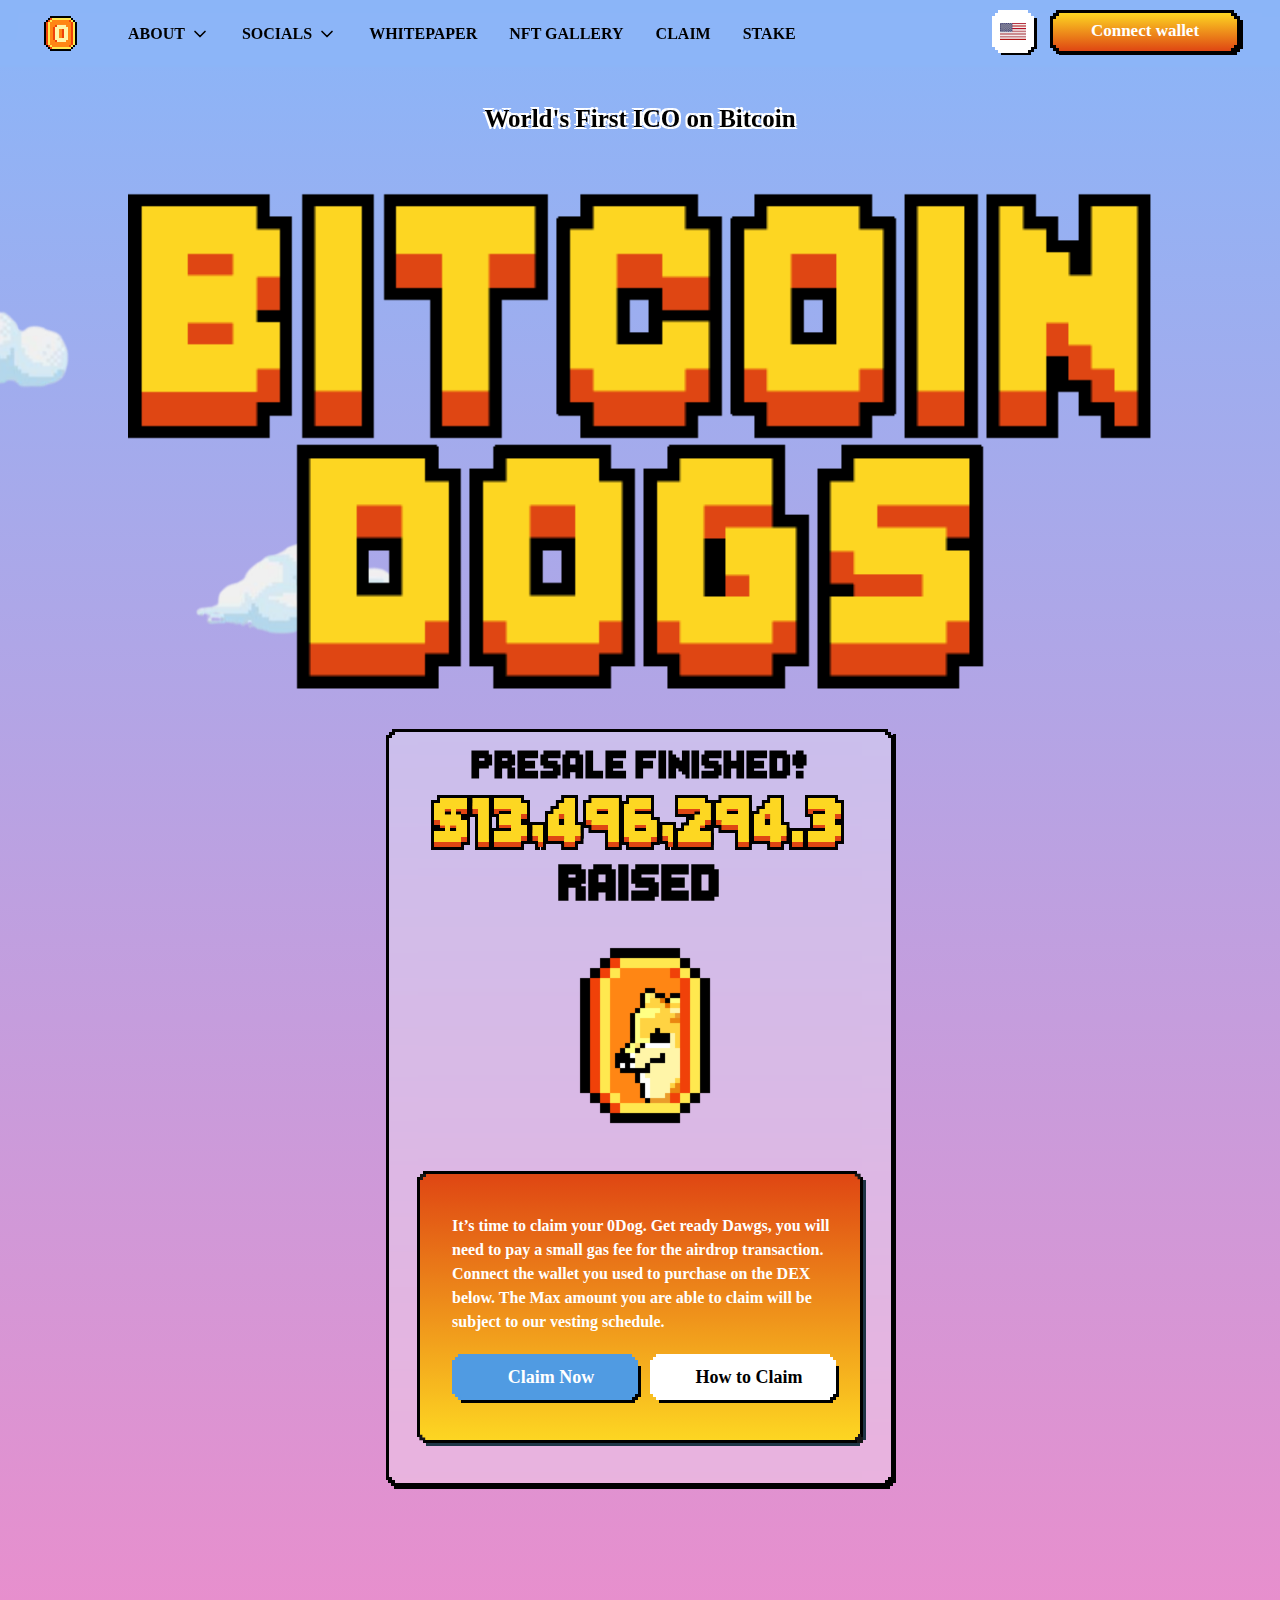
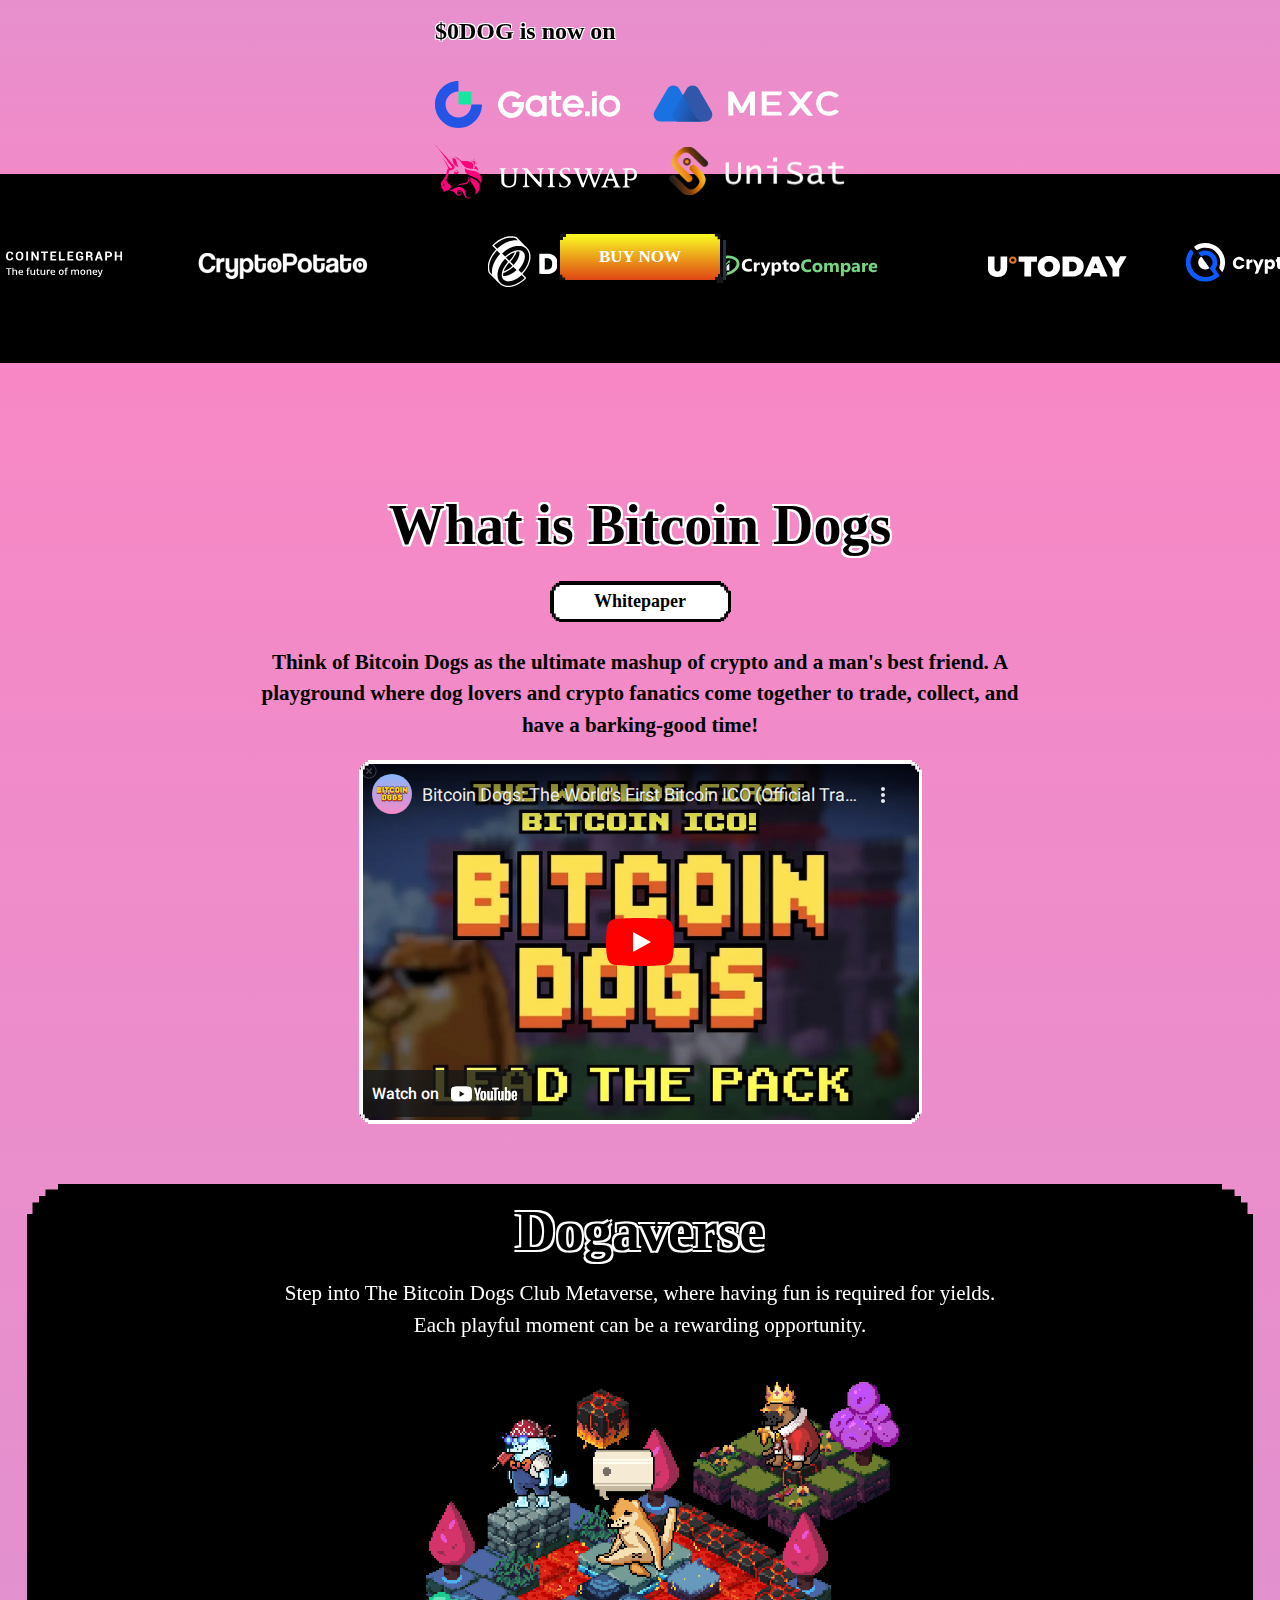
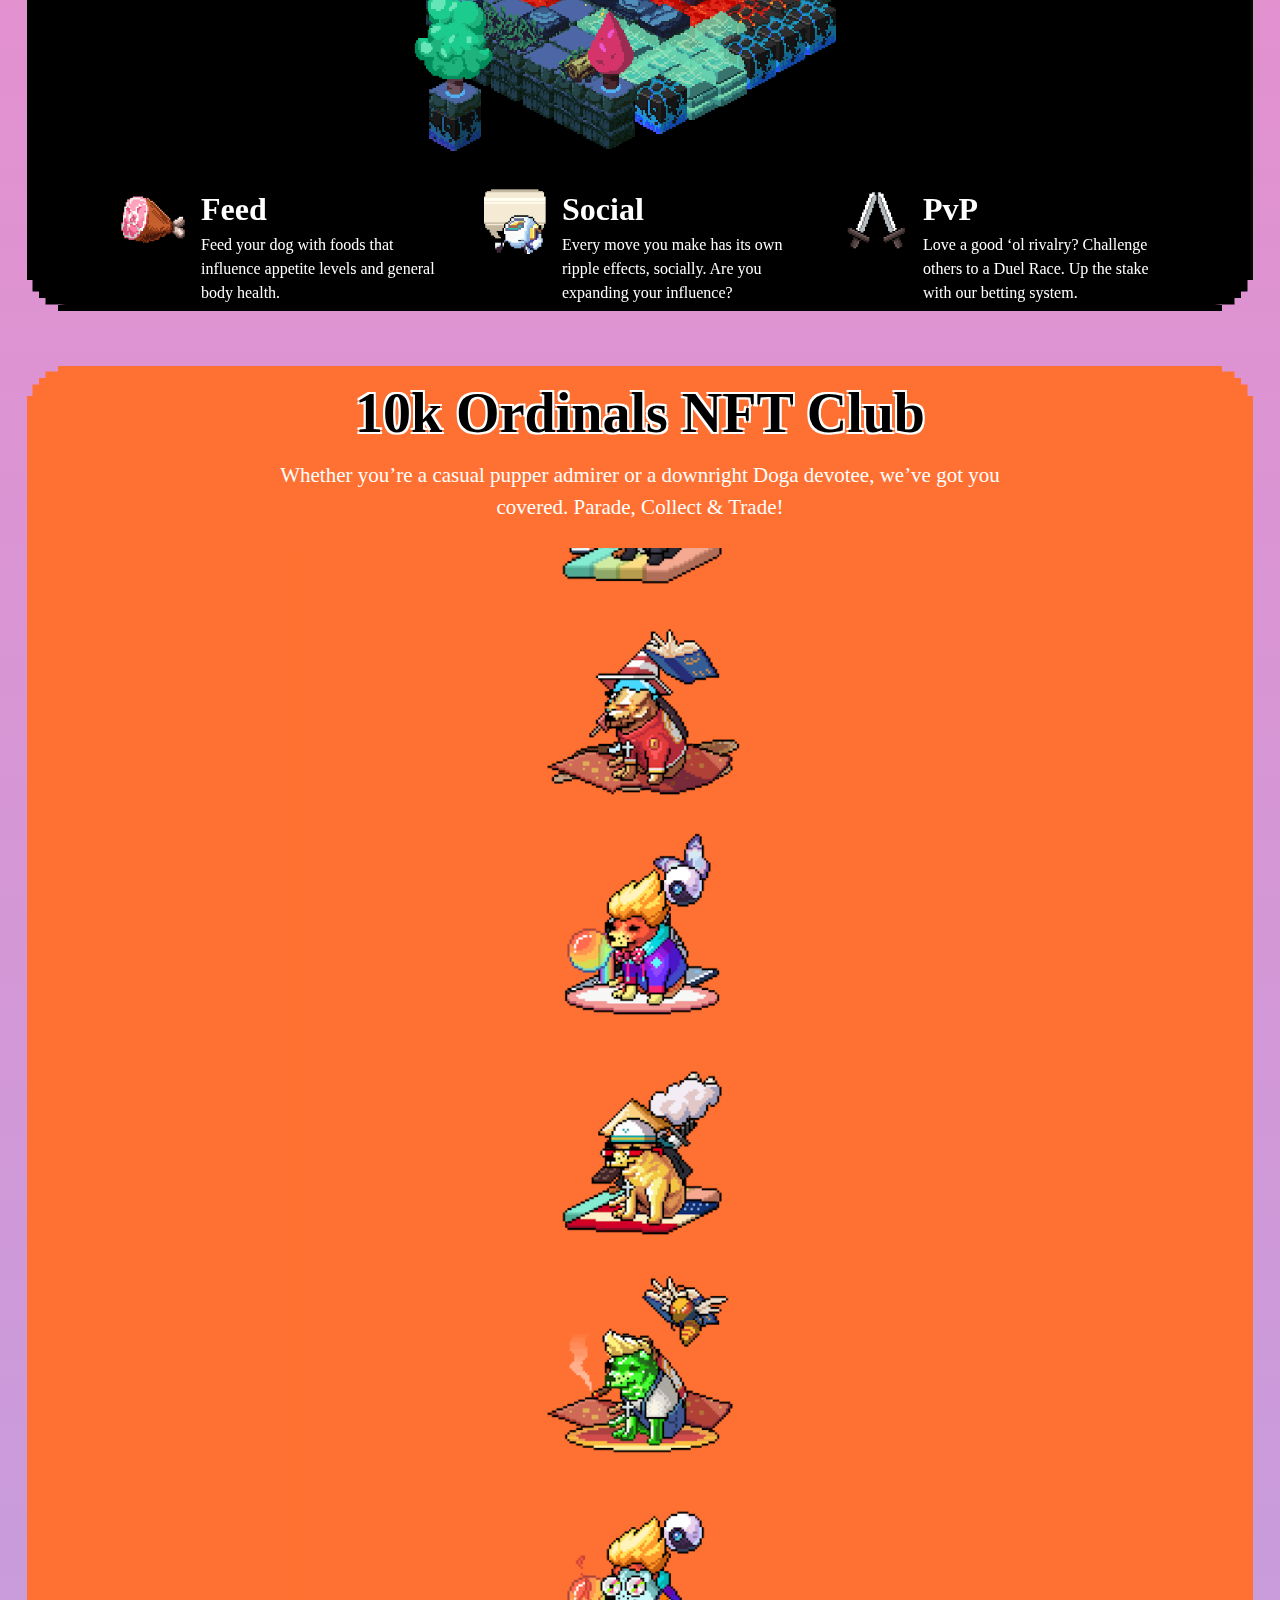
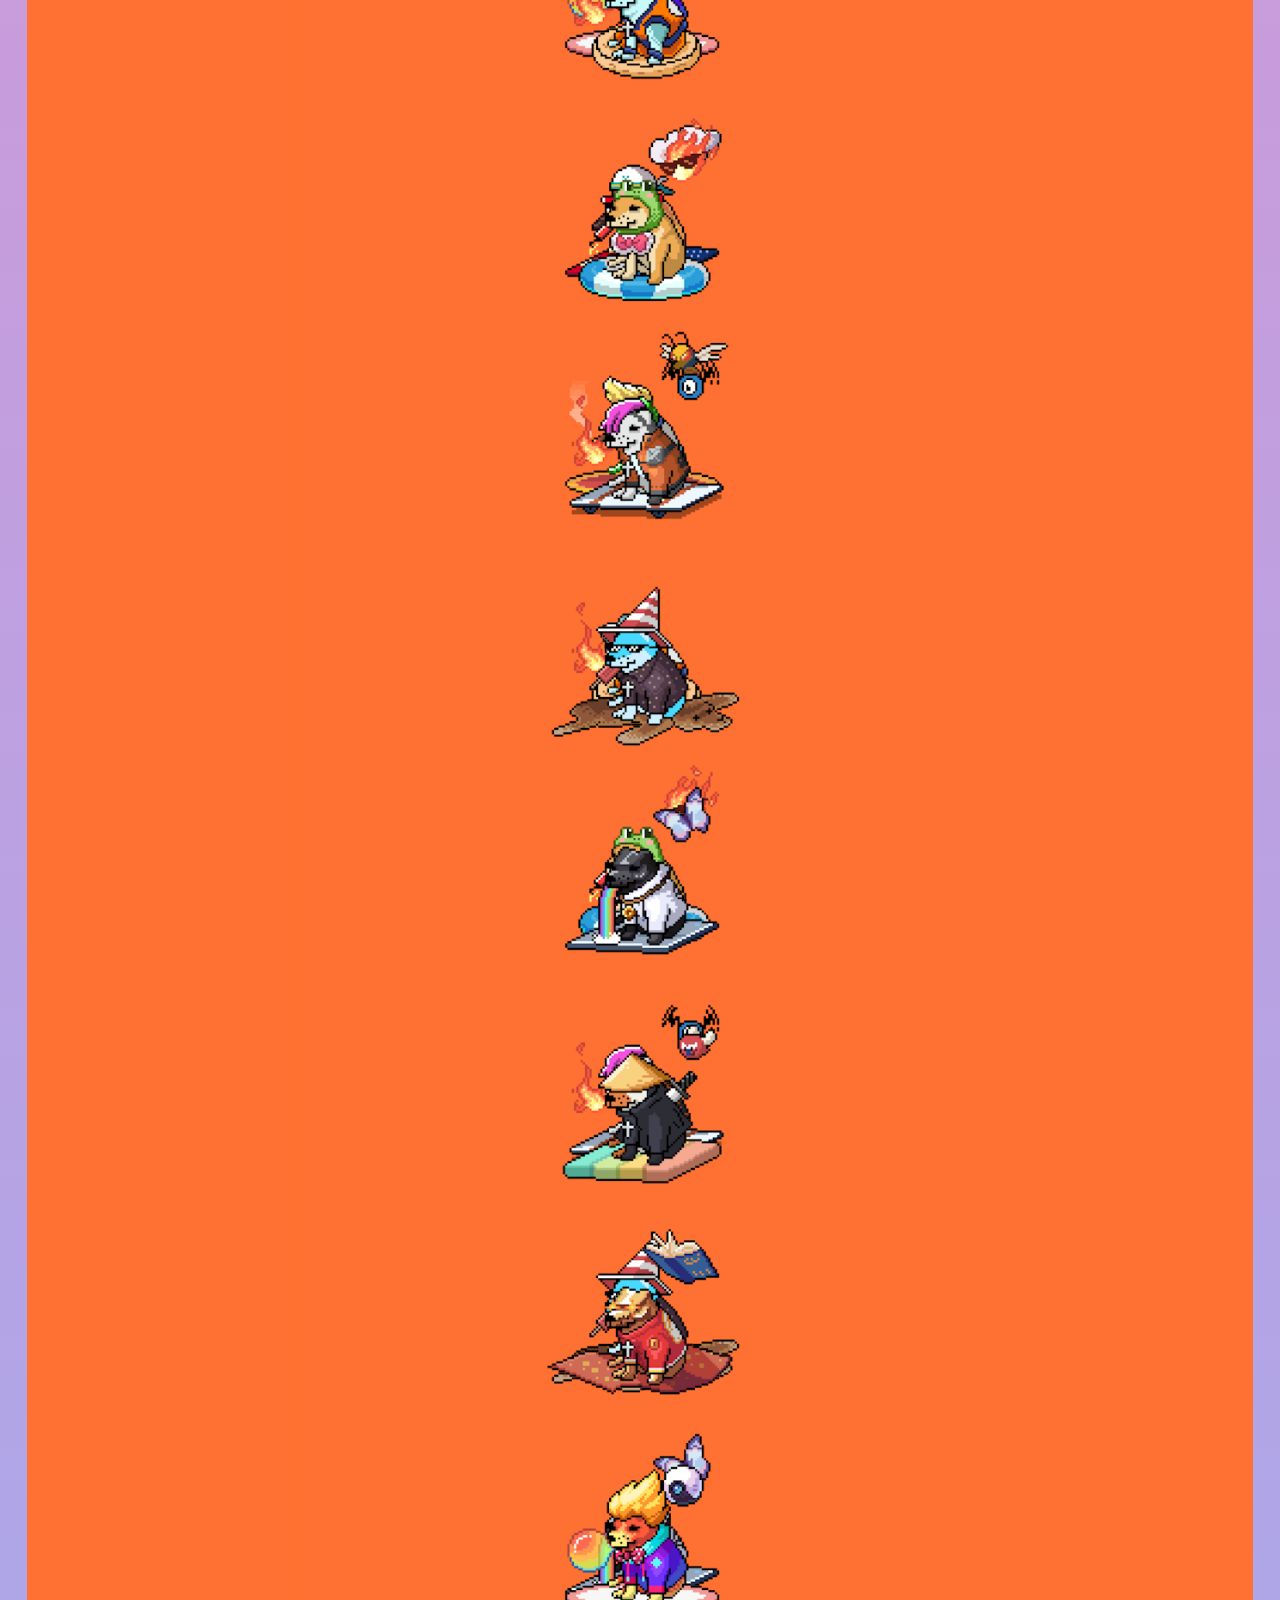
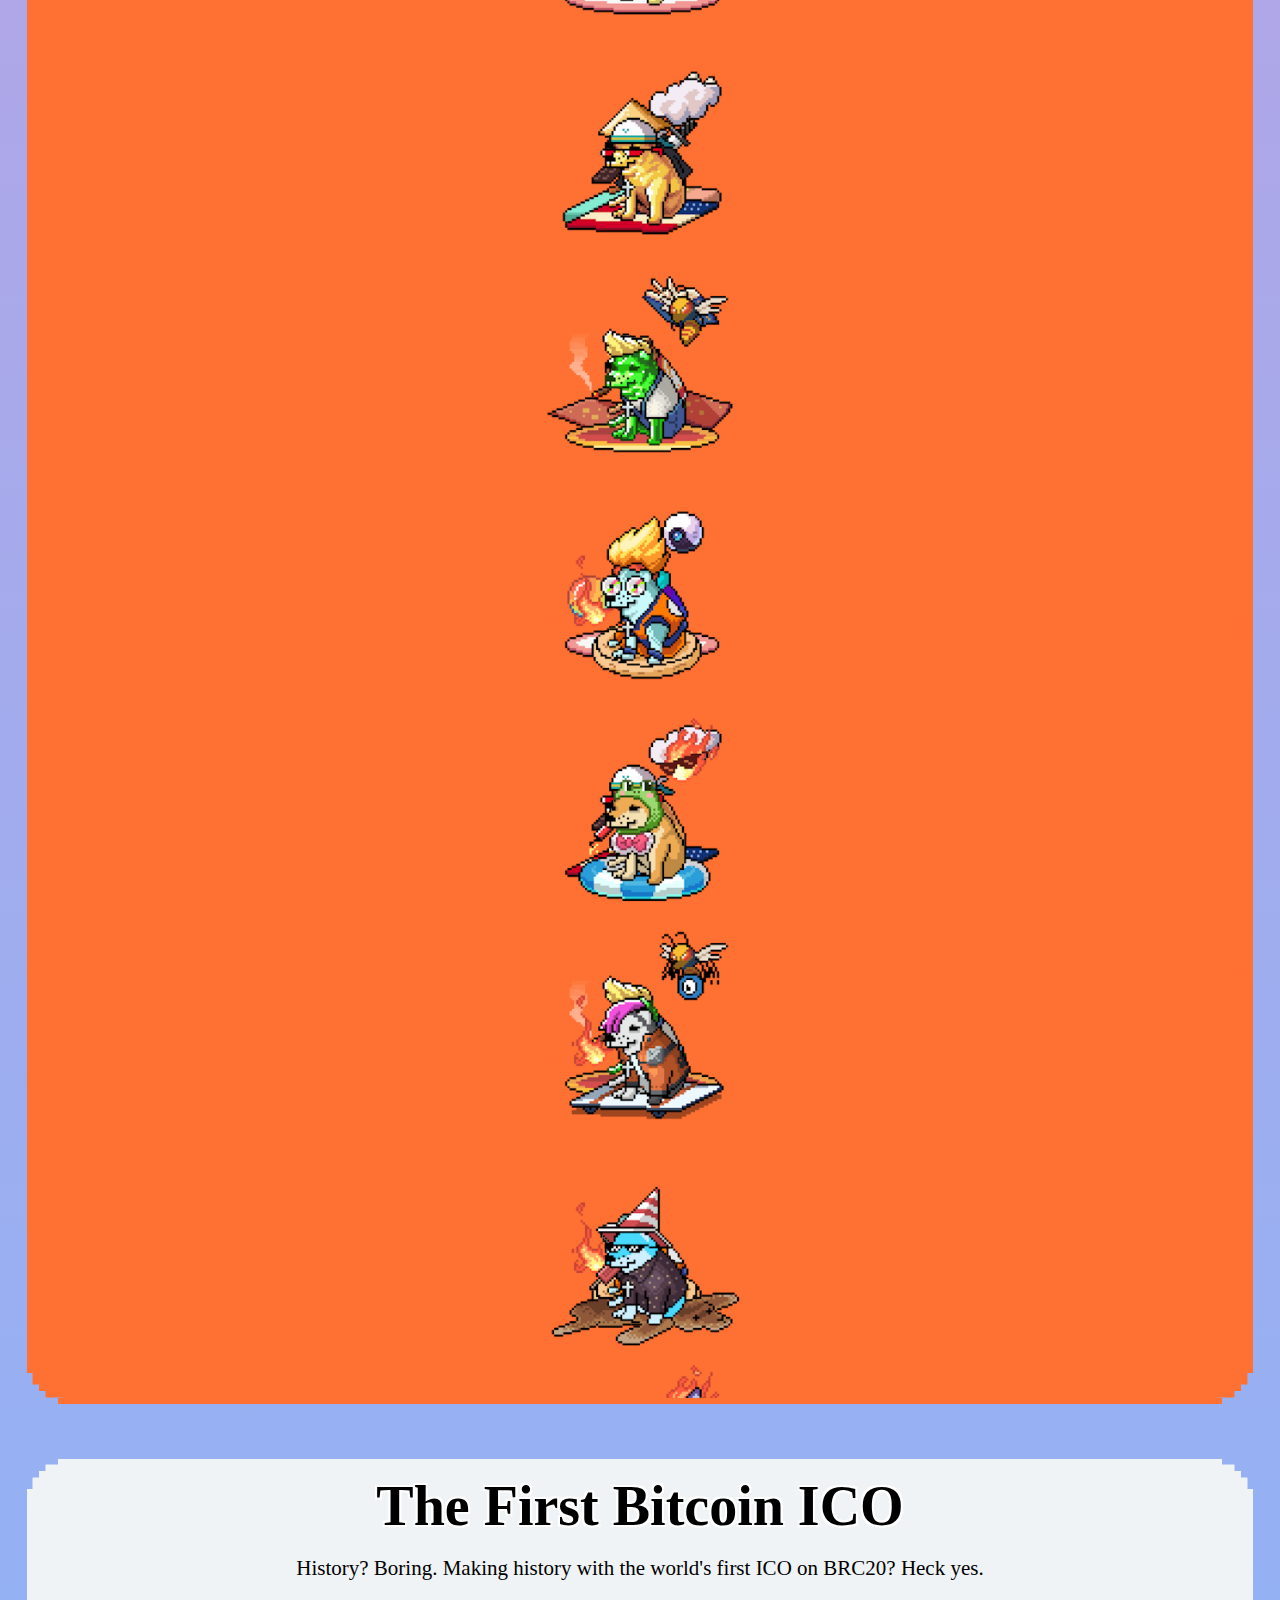
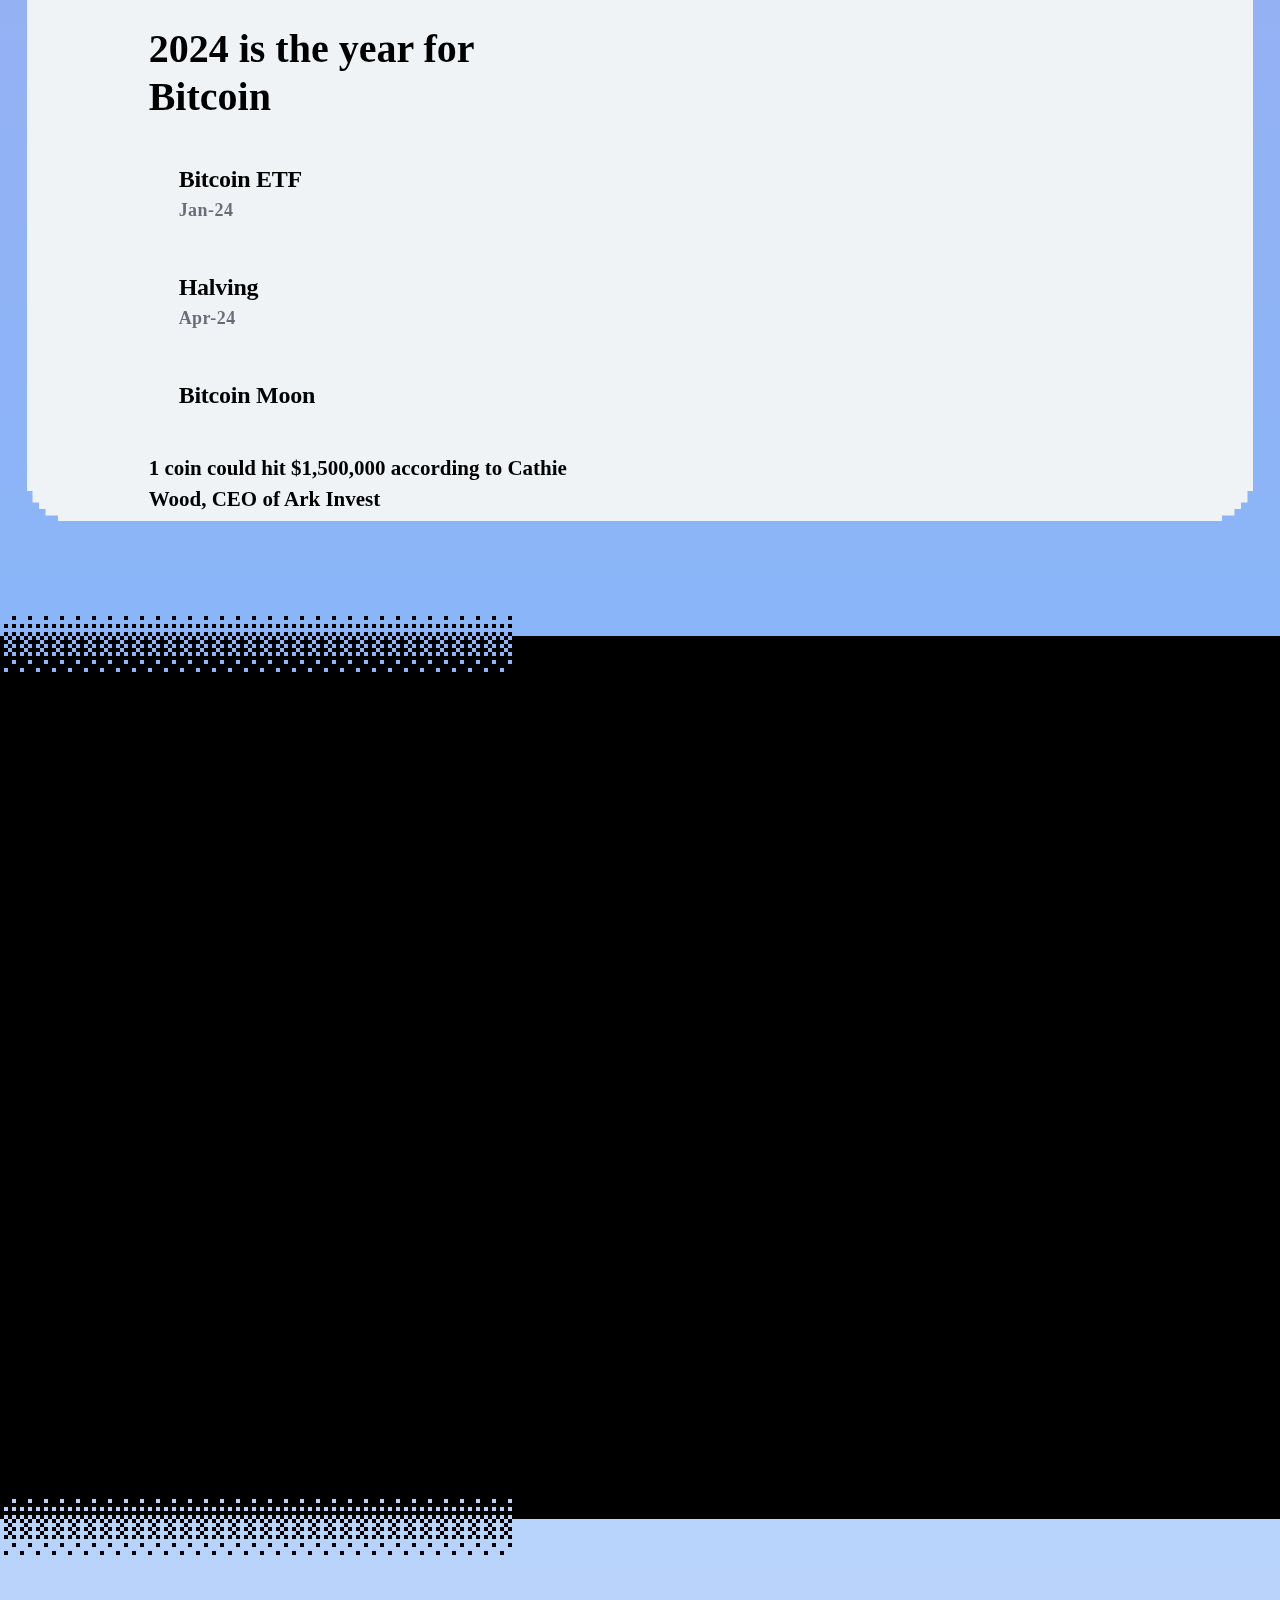
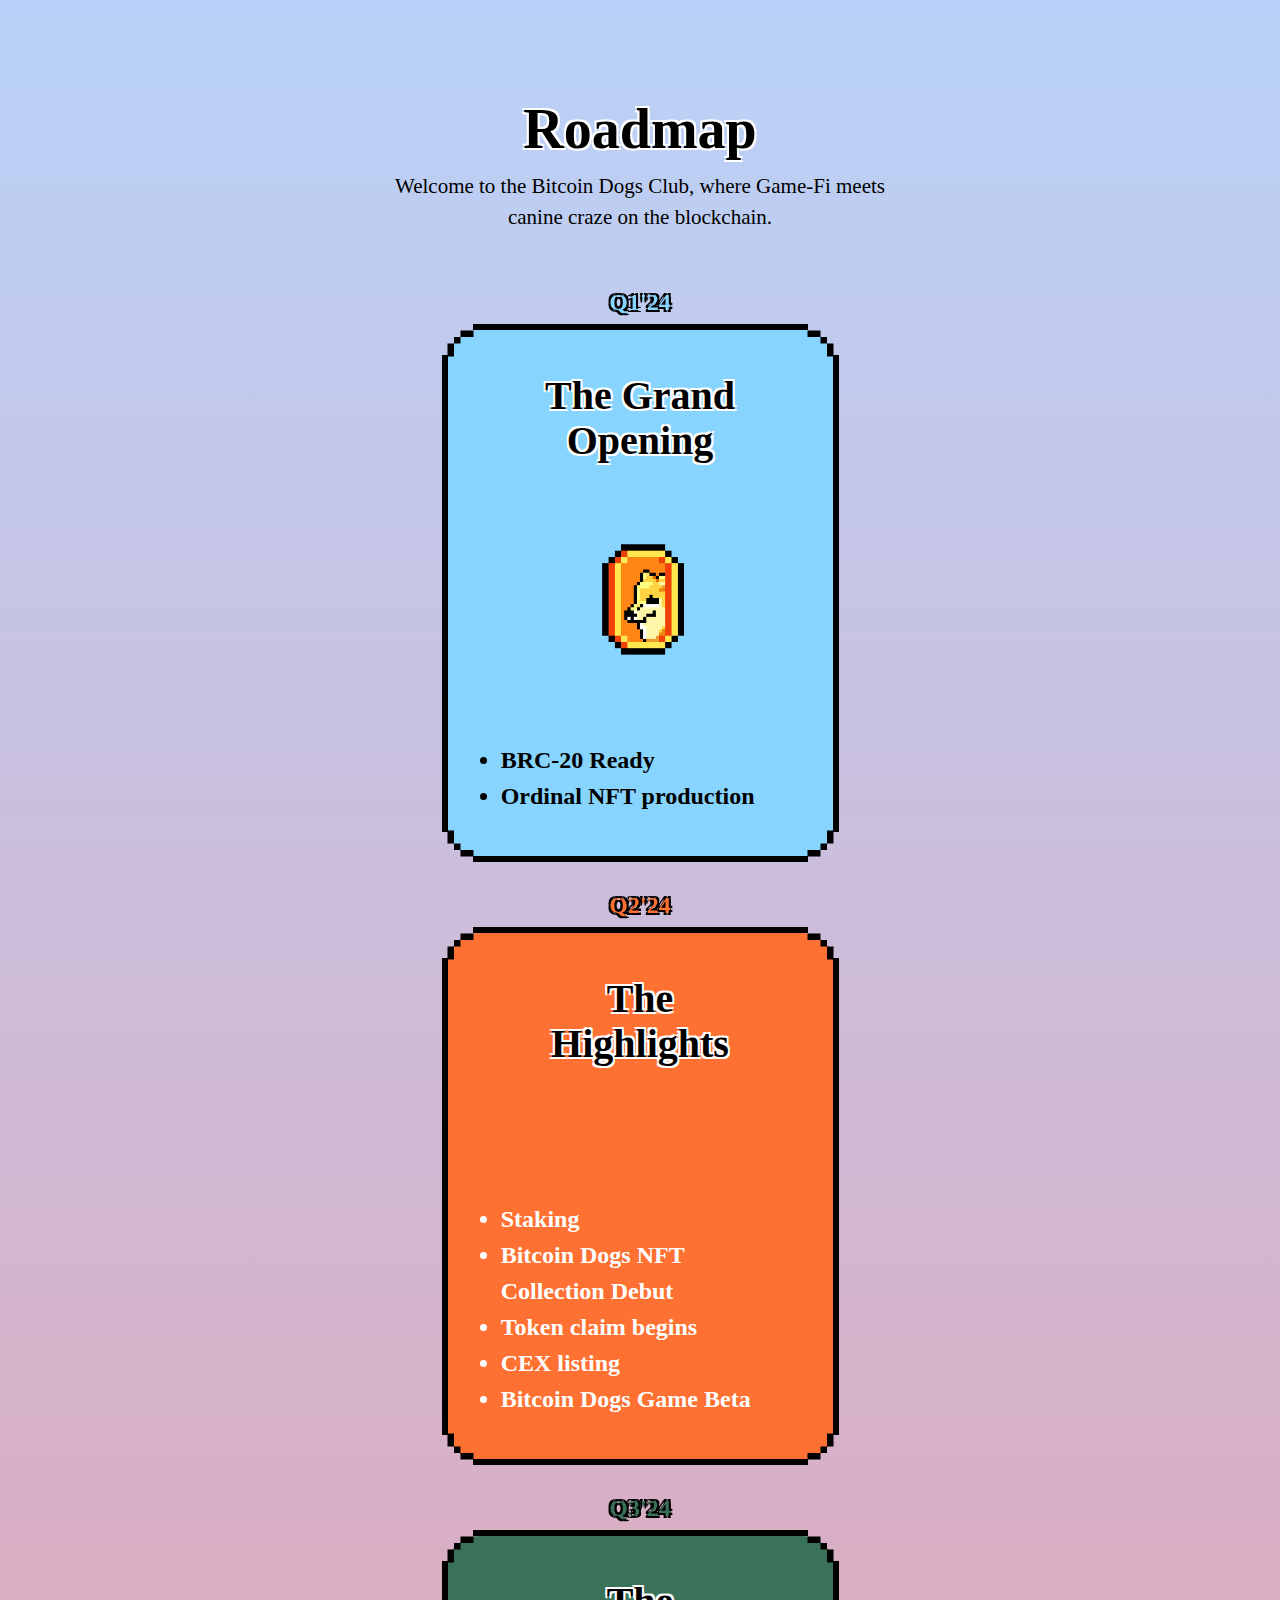
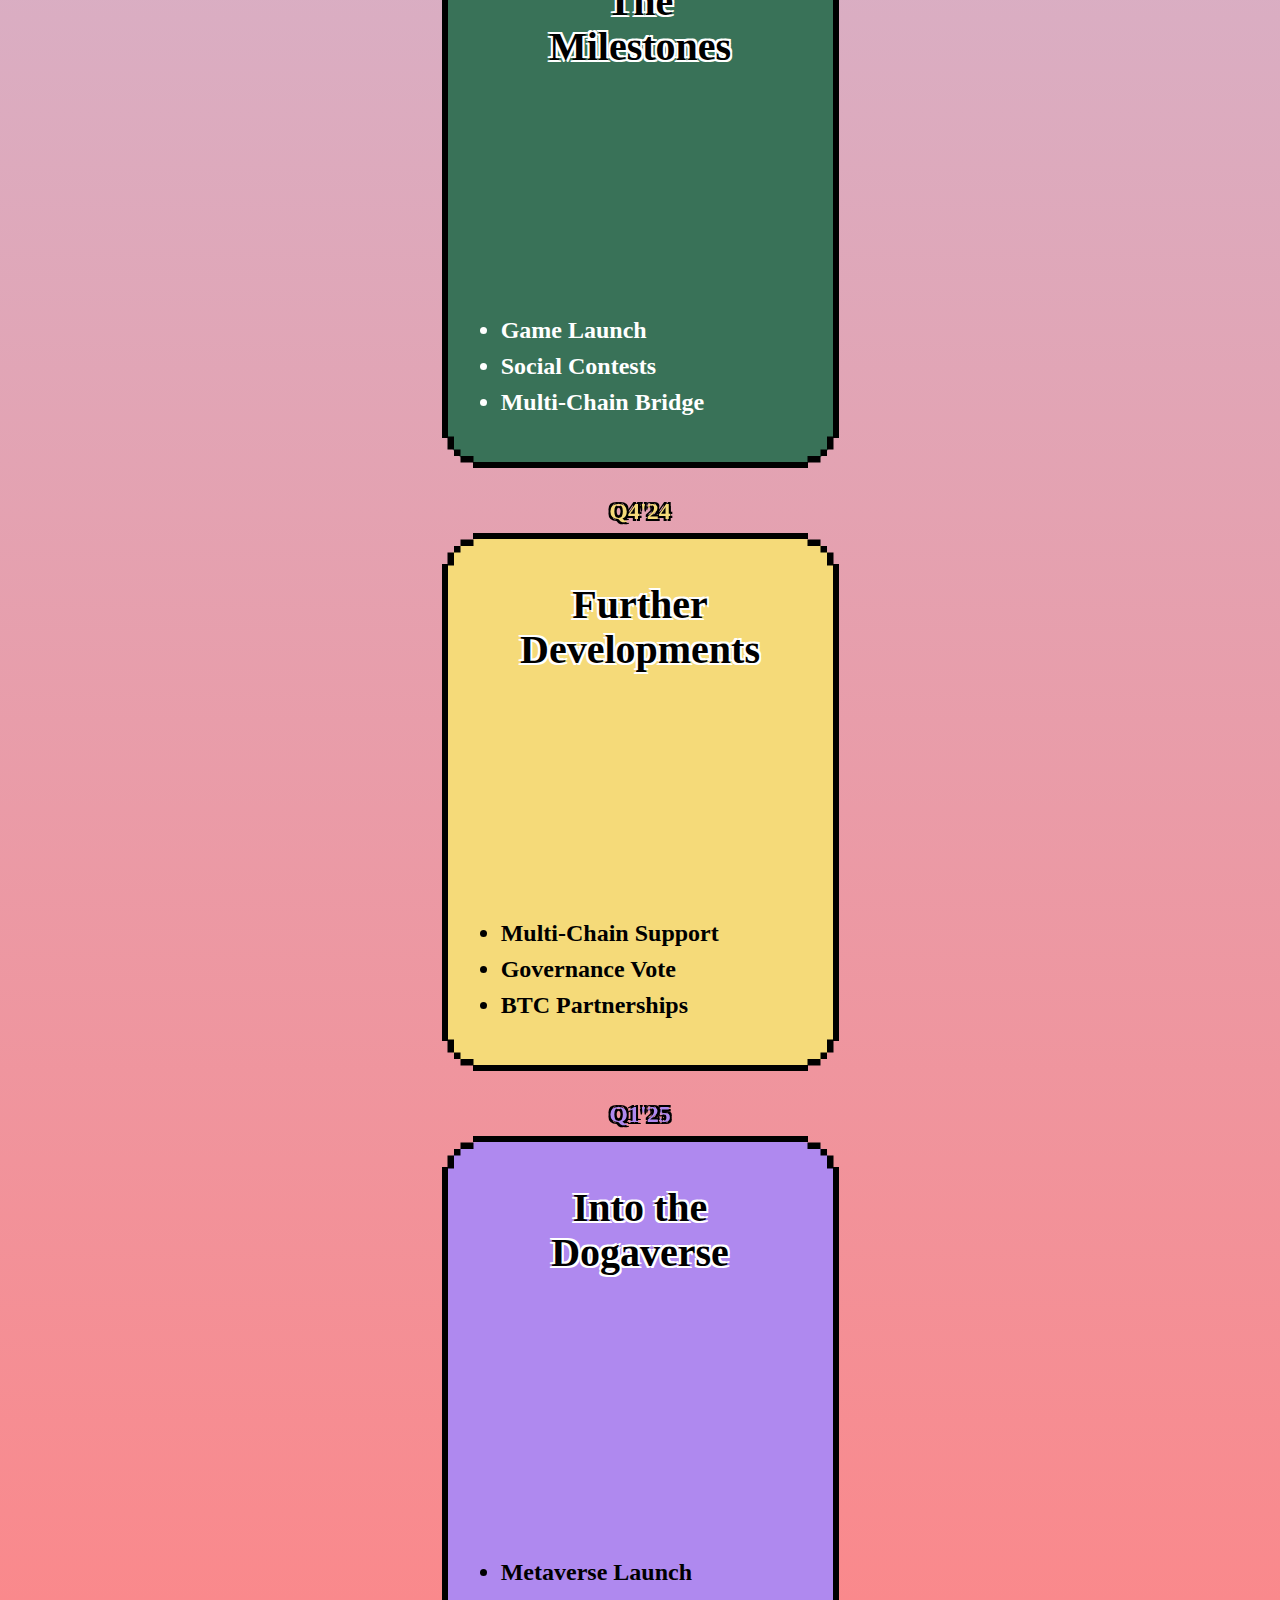
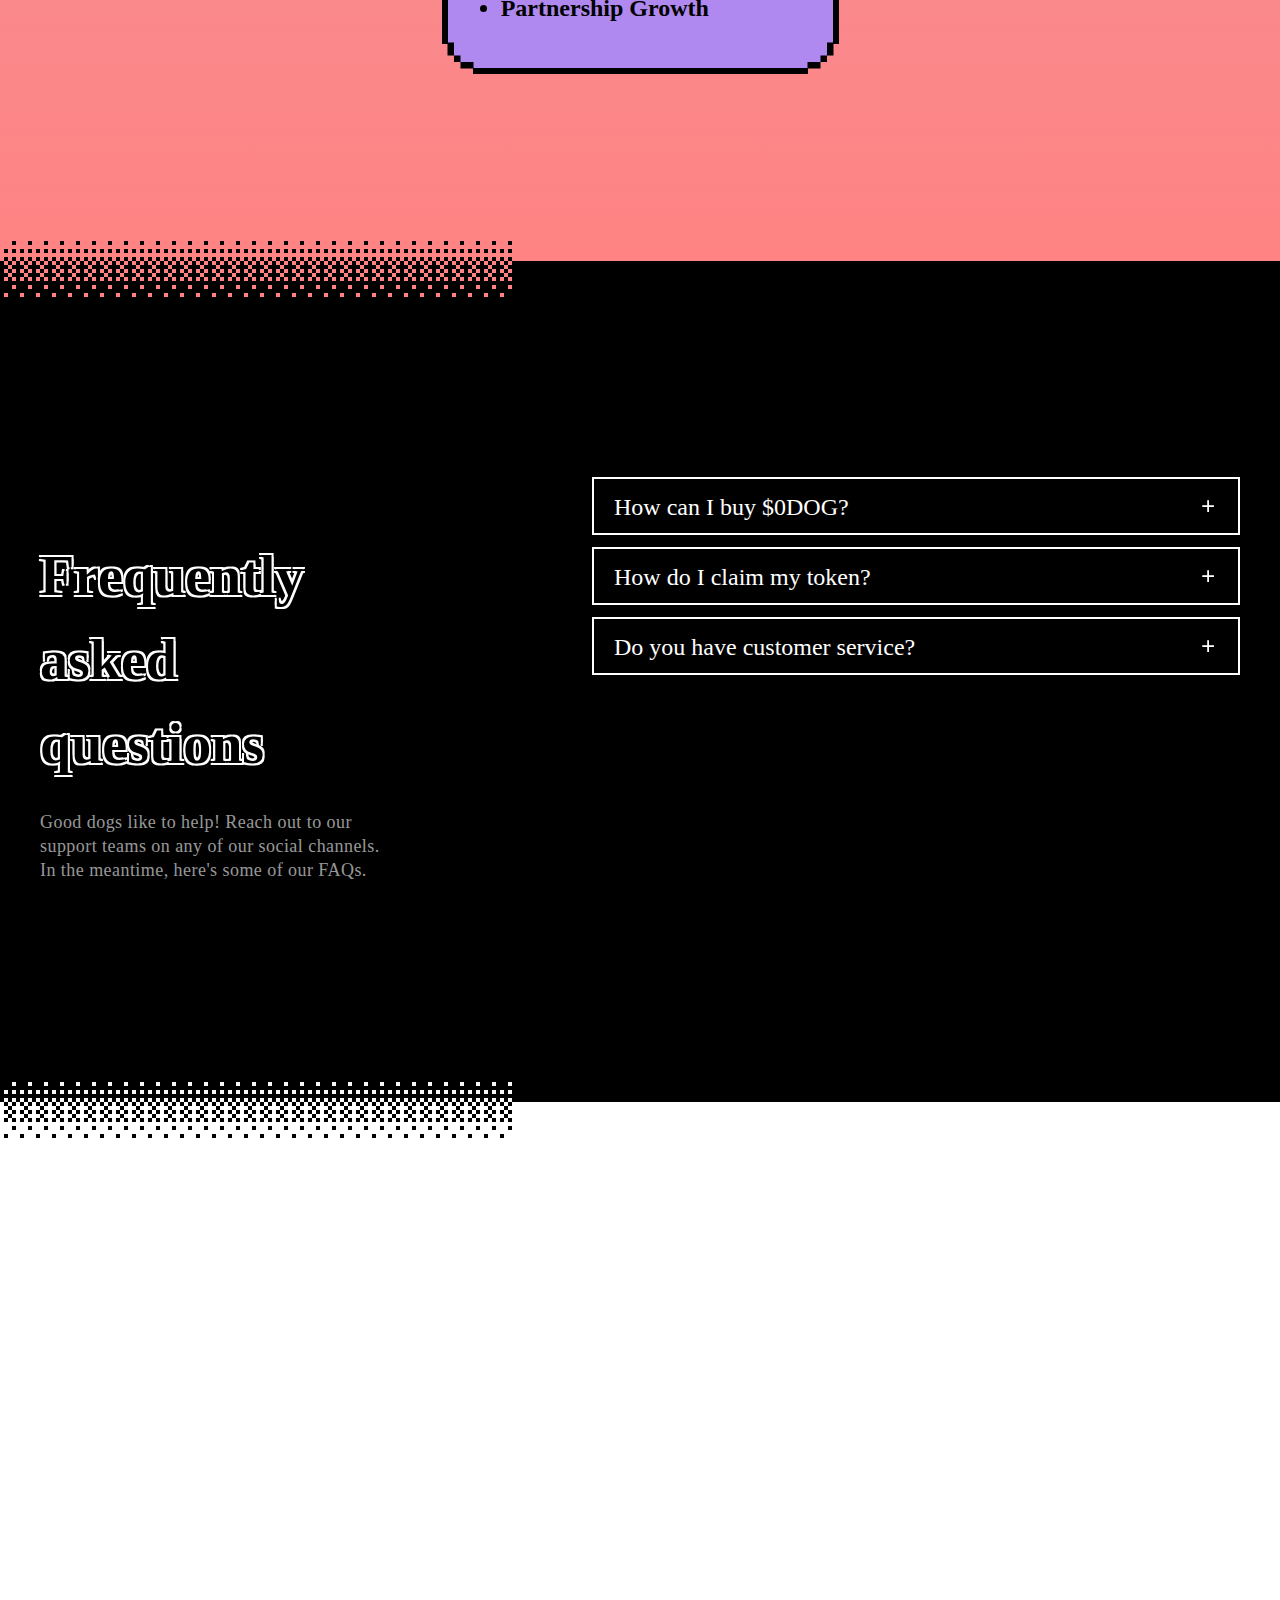
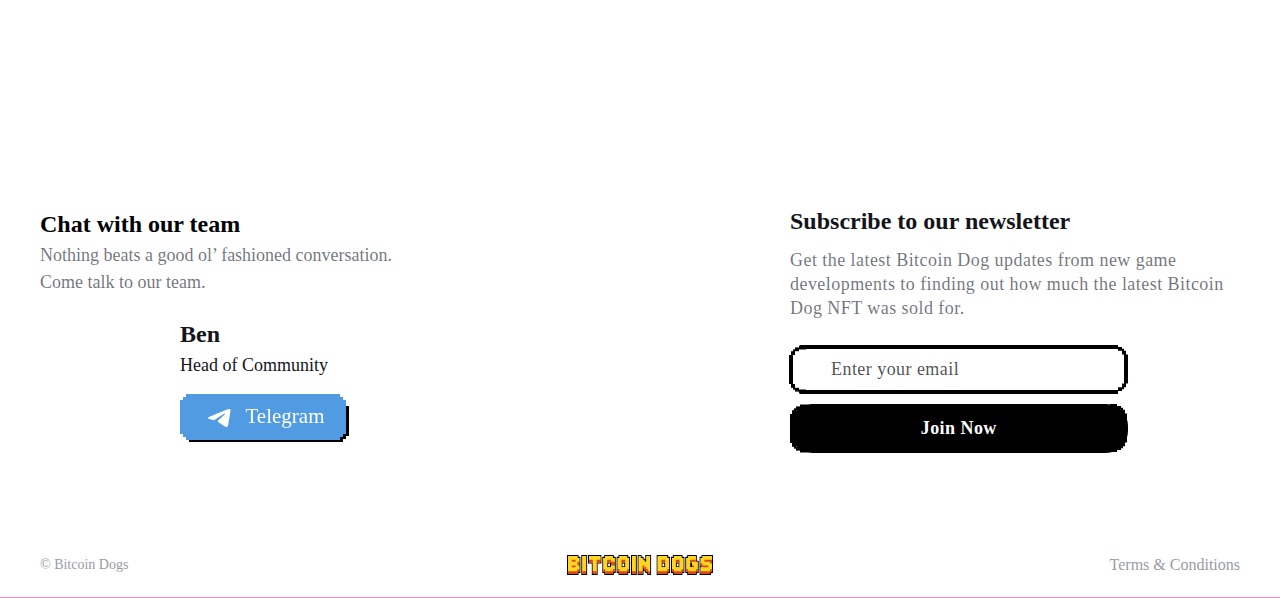
==== commit e588c823: "Update index.html" ====
--- a/index.html
+++ b/index.html
@@ -38,7 +38,7 @@
 
 @media (max-width: 440px) {
   .wcm-container { border: 0px; }
-}"><head><meta charset="UTF-8"><meta name="viewport" content="width=device-width"><title>Bitcoin Dogs - The First Ever ICO on the Bitcoin Blockchain</title><meta name="description" content="The First Ever ICO on the Bitcoin Blockchain"><meta name="next-head-count" content="5"><meta property="og:image" content="/og_image.png"><meta content="" name="description"><link rel="stylesheet" href="a608ce2cdb125e30.css" data-n-g=""><noscript data-n-css=""></noscript><style data-n-href="/_next/static/css/01c4270b1f35f002.css">:root{--toastify-color-light:#fff;--toastify-color-dark:#121212;--toastify-color-info:#3498db;--toastify-color-success:#07bc0c;--toastify-color-warning:#f1c40f;--toastify-color-error:#e74c3c;--toastify-color-transparent:hsla(0,0%,100%,.7);--toastify-icon-color-info:var(--toastify-color-info);--toastify-icon-color-success:var(--toastify-color-success);--toastify-icon-color-warning:var(--toastify-color-warning);--toastify-icon-color-error:var(--toastify-color-error);--toastify-toast-width:320px;--toastify-toast-background:#fff;--toastify-toast-min-height:64px;--toastify-toast-max-height:800px;--toastify-font-family:sans-serif;--toastify-z-index:9999;--toastify-text-color-light:#757575;--toastify-text-color-dark:#fff;--toastify-text-color-info:#fff;--toastify-text-color-success:#fff;--toastify-text-color-warning:#fff;--toastify-text-color-error:#fff;--toastify-spinner-color:#616161;--toastify-spinner-color-empty-area:#e0e0e0;--toastify-color-progress-light:linear-gradient(90deg,#4cd964,#5ac8fa,#007aff,#34aadc,#5856d6,#ff2d55);--toastify-color-progress-dark:#bb86fc;--toastify-color-progress-info:var(--toastify-color-info);--toastify-color-progress-success:var(--toastify-color-success);--toastify-color-progress-warning:var(--toastify-color-warning);--toastify-color-progress-error:var(--toastify-color-error)}.Toastify__toast-container{z-index:var(--toastify-z-index);-webkit-transform:translateZ(var(--toastify-z-index));position:fixed;padding:4px;width:var(--toastify-toast-width);box-sizing:border-box;color:#fff}.Toastify__toast-container--top-left{top:1em;left:1em}.Toastify__toast-container--top-center{top:1em;left:50%;transform:translateX(-50%)}.Toastify__toast-container--top-right{top:1em;right:1em}.Toastify__toast-container--bottom-left{bottom:1em;left:1em}.Toastify__toast-container--bottom-center{bottom:1em;left:50%;transform:translateX(-50%)}.Toastify__toast-container--bottom-right{bottom:1em;right:1em}@media only screen and (max-width:480px){.Toastify__toast-container{width:100vw;padding:0;left:0;margin:0}.Toastify__toast-container--top-center,.Toastify__toast-container--top-left,.Toastify__toast-container--top-right{top:0;transform:translateX(0)}.Toastify__toast-container--bottom-center,.Toastify__toast-container--bottom-left,.Toastify__toast-container--bottom-right{bottom:0;transform:translateX(0)}.Toastify__toast-container--rtl{right:0;left:auto}}.Toastify__toast{position:relative;min-height:var(--toastify-toast-min-height);box-sizing:border-box;margin-bottom:1rem;padding:8px;border-radius:4px;box-shadow:0 1px 10px 0 rgba(0,0,0,.1),0 2px 15px 0 rgba(0,0,0,.05);display:flex;justify-content:space-between;max-height:var(--toastify-toast-max-height);overflow:hidden;font-family:var(--toastify-font-family);cursor:default;direction:ltr;z-index:0}.Toastify__toast--rtl{direction:rtl}.Toastify__toast--close-on-click{cursor:pointer}.Toastify__toast-body{margin:auto 0;flex:1 1 auto;padding:6px;display:flex;align-items:center}.Toastify__toast-body>div:last-child{word-break:break-word;flex:1}.Toastify__toast-icon{margin-inline-end:10px;width:20px;flex-shrink:0;display:flex}.Toastify--animate{animation-fill-mode:both;animation-duration:.7s}.Toastify--animate-icon{animation-fill-mode:both;animation-duration:.3s}@media only screen and (max-width:480px){.Toastify__toast{margin-bottom:0;border-radius:0}}.Toastify__toast-theme--dark{background:var(--toastify-color-dark);color:var(--toastify-text-color-dark)}.Toastify__toast-theme--colored.Toastify__toast--default,.Toastify__toast-theme--light{background:var(--toastify-color-light);color:var(--toastify-text-color-light)}.Toastify__toast-theme--colored.Toastify__toast--info{color:var(--toastify-text-color-info);background:var(--toastify-color-info)}.Toastify__toast-theme--colored.Toastify__toast--success{color:var(--toastify-text-color-success);background:var(--toastify-color-success)}.Toastify__toast-theme--colored.Toastify__toast--warning{color:var(--toastify-text-color-warning);background:var(--toastify-color-warning)}.Toastify__toast-theme--colored.Toastify__toast--error{color:var(--toastify-text-color-error);background:var(--toastify-color-error)}.Toastify__progress-bar-theme--light{background:var(--toastify-color-progress-light)}.Toastify__progress-bar-theme--dark{background:var(--toastify-color-progress-dark)}.Toastify__progress-bar--info{background:var(--toastify-color-progress-info)}.Toastify__progress-bar--success{background:var(--toastify-color-progress-success)}.Toastify__progress-bar--warning{background:var(--toastify-color-progress-warning)}.Toastify__progress-bar--error{background:var(--toastify-color-progress-error)}.Toastify__progress-bar-theme--colored.Toastify__progress-bar--error,.Toastify__progress-bar-theme--colored.Toastify__progress-bar--info,.Toastify__progress-bar-theme--colored.Toastify__progress-bar--success,.Toastify__progress-bar-theme--colored.Toastify__progress-bar--warning{background:var(--toastify-color-transparent)}.Toastify__close-button{color:#fff;background:transparent;outline:none;border:none;padding:0;cursor:pointer;opacity:.7;transition:.3s ease;align-self:flex-start}.Toastify__close-button--light{color:#000;opacity:.3}.Toastify__close-button>svg{fill:currentColor;height:16px;width:14px}.Toastify__close-button:focus,.Toastify__close-button:hover{opacity:1}@keyframes Toastify__trackProgress{0%{transform:scaleX(1)}to{transform:scaleX(0)}}.Toastify__progress-bar{position:absolute;bottom:0;left:0;width:100%;height:5px;z-index:var(--toastify-z-index);opacity:.7;transform-origin:left}.Toastify__progress-bar--animated{animation:Toastify__trackProgress linear 1 forwards}.Toastify__progress-bar--controlled{transition:transform .2s}.Toastify__progress-bar--rtl{right:0;left:auto;transform-origin:right}.Toastify__spinner{width:20px;height:20px;box-sizing:border-box;border:2px solid;border-radius:100%;border-color:var(--toastify-spinner-color-empty-area);border-right-color:var(--toastify-spinner-color);animation:Toastify__spin .65s linear infinite}@keyframes Toastify__bounceInRight{0%,60%,75%,90%,to{animation-timing-function:cubic-bezier(.215,.61,.355,1)}0%{opacity:0;transform:translate3d(3000px,0,0)}60%{opacity:1;transform:translate3d(-25px,0,0)}75%{transform:translate3d(10px,0,0)}90%{transform:translate3d(-5px,0,0)}to{transform:none}}@keyframes Toastify__bounceOutRight{20%{opacity:1;transform:translate3d(-20px,0,0)}to{opacity:0;transform:translate3d(2000px,0,0)}}@keyframes Toastify__bounceInLeft{0%,60%,75%,90%,to{animation-timing-function:cubic-bezier(.215,.61,.355,1)}0%{opacity:0;transform:translate3d(-3000px,0,0)}60%{opacity:1;transform:translate3d(25px,0,0)}75%{transform:translate3d(-10px,0,0)}90%{transform:translate3d(5px,0,0)}to{transform:none}}@keyframes Toastify__bounceOutLeft{20%{opacity:1;transform:translate3d(20px,0,0)}to{opacity:0;transform:translate3d(-2000px,0,0)}}@keyframes Toastify__bounceInUp{0%,60%,75%,90%,to{animation-timing-function:cubic-bezier(.215,.61,.355,1)}0%{opacity:0;transform:translate3d(0,3000px,0)}60%{opacity:1;transform:translate3d(0,-20px,0)}75%{transform:translate3d(0,10px,0)}90%{transform:translate3d(0,-5px,0)}to{transform:translateZ(0)}}@keyframes Toastify__bounceOutUp{20%{transform:translate3d(0,-10px,0)}40%,45%{opacity:1;transform:translate3d(0,20px,0)}to{opacity:0;transform:translate3d(0,-2000px,0)}}@keyframes Toastify__bounceInDown{0%,60%,75%,90%,to{animation-timing-function:cubic-bezier(.215,.61,.355,1)}0%{opacity:0;transform:translate3d(0,-3000px,0)}60%{opacity:1;transform:translate3d(0,25px,0)}75%{transform:translate3d(0,-10px,0)}90%{transform:translate3d(0,5px,0)}to{transform:none}}@keyframes Toastify__bounceOutDown{20%{transform:translate3d(0,10px,0)}40%,45%{opacity:1;transform:translate3d(0,-20px,0)}to{opacity:0;transform:translate3d(0,2000px,0)}}.Toastify__bounce-enter--bottom-left,.Toastify__bounce-enter--top-left{animation-name:Toastify__bounceInLeft}.Toastify__bounce-enter--bottom-right,.Toastify__bounce-enter--top-right{animation-name:Toastify__bounceInRight}.Toastify__bounce-enter--top-center{animation-name:Toastify__bounceInDown}.Toastify__bounce-enter--bottom-center{animation-name:Toastify__bounceInUp}.Toastify__bounce-exit--bottom-left,.Toastify__bounce-exit--top-left{animation-name:Toastify__bounceOutLeft}.Toastify__bounce-exit--bottom-right,.Toastify__bounce-exit--top-right{animation-name:Toastify__bounceOutRight}.Toastify__bounce-exit--top-center{animation-name:Toastify__bounceOutUp}.Toastify__bounce-exit--bottom-center{animation-name:Toastify__bounceOutDown}@keyframes Toastify__zoomIn{0%{opacity:0;transform:scale3d(.3,.3,.3)}50%{opacity:1}}@keyframes Toastify__zoomOut{0%{opacity:1}50%{opacity:0;transform:scale3d(.3,.3,.3)}to{opacity:0}}.Toastify__zoom-enter{animation-name:Toastify__zoomIn}.Toastify__zoom-exit{animation-name:Toastify__zoomOut}@keyframes Toastify__flipIn{0%{transform:perspective(400px) rotateX(90deg);animation-timing-function:ease-in;opacity:0}40%{transform:perspective(400px) rotateX(-20deg);animation-timing-function:ease-in}60%{transform:perspective(400px) rotateX(10deg);opacity:1}80%{transform:perspective(400px) rotateX(-5deg)}to{transform:perspective(400px)}}@keyframes Toastify__flipOut{0%{transform:perspective(400px)}30%{transform:perspective(400px) rotateX(-20deg);opacity:1}to{transform:perspective(400px) rotateX(90deg);opacity:0}}.Toastify__flip-enter{animation-name:Toastify__flipIn}.Toastify__flip-exit{animation-name:Toastify__flipOut}@keyframes Toastify__slideInRight{0%{transform:translate3d(110%,0,0);visibility:visible}to{transform:translateZ(0)}}@keyframes Toastify__slideInLeft{0%{transform:translate3d(-110%,0,0);visibility:visible}to{transform:translateZ(0)}}@keyframes Toastify__slideInUp{0%{transform:translate3d(0,110%,0);visibility:visible}to{transform:translateZ(0)}}@keyframes Toastify__slideInDown{0%{transform:translate3d(0,-110%,0);visibility:visible}to{transform:translateZ(0)}}@keyframes Toastify__slideOutRight{0%{transform:translateZ(0)}to{visibility:hidden;transform:translate3d(110%,0,0)}}@keyframes Toastify__slideOutLeft{0%{transform:translateZ(0)}to{visibility:hidden;transform:translate3d(-110%,0,0)}}@keyframes Toastify__slideOutDown{0%{transform:translateZ(0)}to{visibility:hidden;transform:translate3d(0,500px,0)}}@keyframes Toastify__slideOutUp{0%{transform:translateZ(0)}to{visibility:hidden;transform:translate3d(0,-500px,0)}}.Toastify__slide-enter--bottom-left,.Toastify__slide-enter--top-left{animation-name:Toastify__slideInLeft}.Toastify__slide-enter--bottom-right,.Toastify__slide-enter--top-right{animation-name:Toastify__slideInRight}.Toastify__slide-enter--top-center{animation-name:Toastify__slideInDown}.Toastify__slide-enter--bottom-center{animation-name:Toastify__slideInUp}.Toastify__slide-exit--bottom-left,.Toastify__slide-exit--top-left{animation-name:Toastify__slideOutLeft}.Toastify__slide-exit--bottom-right,.Toastify__slide-exit--top-right{animation-name:Toastify__slideOutRight}.Toastify__slide-exit--top-center{animation-name:Toastify__slideOutUp}.Toastify__slide-exit--bottom-center{animation-name:Toastify__slideOutDown}@keyframes Toastify__spin{0%{transform:rotate(0deg)}to{transform:rotate(1turn)}}[data-rk] .iekbcc0{border:0;box-sizing:border-box;font-size:100%;line-height:normal;margin:0;padding:0;text-align:left;vertical-align:baseline;-webkit-tap-highlight-color:transparent}[data-rk] .iekbcc1{list-style:none}[data-rk] .iekbcc2{quotes:none}[data-rk] .iekbcc2:after,[data-rk] .iekbcc2:before{content:""}[data-rk] .iekbcc3{border-collapse:collapse;border-spacing:0}[data-rk] .iekbcc4{-webkit-appearance:none;-moz-appearance:none;appearance:none}[data-rk] .iekbcc5{outline:none}[data-rk] .iekbcc5::-moz-placeholder{opacity:1}[data-rk] .iekbcc5::placeholder{opacity:1}[data-rk] .iekbcc6{background-color:transparent;color:inherit}[data-rk] .iekbcc7:disabled{opacity:1}[data-rk] .iekbcc7::-ms-expand,[data-rk] .iekbcc8::-ms-clear{display:none}[data-rk] .iekbcc8::-webkit-search-cancel-button{-webkit-appearance:none}[data-rk] .iekbcc9{background:none;cursor:pointer;text-align:left}[data-rk] .iekbcca{color:inherit;text-decoration:none}[data-rk] .ju367v0{align-items:flex-start}[data-rk] .ju367v2{align-items:flex-end}[data-rk] .ju367v4{align-items:center}[data-rk] .ju367v6{display:none}[data-rk] .ju367v8{display:block}[data-rk] .ju367va{display:flex}[data-rk] .ju367vc{display:inline}[data-rk] .ju367ve{align-self:flex-start}[data-rk] .ju367vf{align-self:flex-end}[data-rk] .ju367vg{align-self:center}[data-rk] .ju367vh{background-size:cover}[data-rk] .ju367vi{border-radius:1px}[data-rk] .ju367vj{border-radius:6px}[data-rk] .ju367vk{border-radius:10px}[data-rk] .ju367vl{border-radius:13px}[data-rk] .ju367vm{border-radius:var(--rk-radii-actionButton)}[data-rk] .ju367vn{border-radius:var(--rk-radii-connectButton)}[data-rk] .ju367vo{border-radius:var(--rk-radii-menuButton)}[data-rk] .ju367vp{border-radius:var(--rk-radii-modal)}[data-rk] .ju367vq{border-radius:var(--rk-radii-modalMobile)}[data-rk] .ju367vr{border-radius:25%}[data-rk] .ju367vs{border-radius:9999px}[data-rk] .ju367vt{border-style:solid}[data-rk] .ju367vu{border-width:0}[data-rk] .ju367vv{border-width:1px}[data-rk] .ju367vw{border-width:2px}[data-rk] .ju367vx{border-width:4px}[data-rk] .ju367vy{cursor:pointer}[data-rk] .ju367vz{cursor:none}[data-rk] .ju367v10{pointer-events:none}[data-rk] .ju367v11{pointer-events:all}[data-rk] .ju367v12{min-height:8px}[data-rk] .ju367v13{min-height:44px}[data-rk] .ju367v14{flex-direction:row}[data-rk] .ju367v15{flex-direction:column}[data-rk] .ju367v16{font-family:var(--rk-fonts-body)}[data-rk] .ju367v17{font-size:12px;line-height:18px}[data-rk] .ju367v18{font-size:13px;line-height:18px}[data-rk] .ju367v19{font-size:14px;line-height:18px}[data-rk] .ju367v1a{font-size:16px;line-height:20px}[data-rk] .ju367v1b{font-size:18px;line-height:24px}[data-rk] .ju367v1c{font-size:20px;line-height:24px}[data-rk] .ju367v1d{font-size:23px;line-height:29px}[data-rk] .ju367v1e{font-weight:400}[data-rk] .ju367v1f{font-weight:500}[data-rk] .ju367v1g{font-weight:600}[data-rk] .ju367v1h{font-weight:700}[data-rk] .ju367v1i{font-weight:800}[data-rk] .ju367v1j{gap:0}[data-rk] .ju367v1k{gap:1px}[data-rk] .ju367v1l{gap:2px}[data-rk] .ju367v1m{gap:3px}[data-rk] .ju367v1n{gap:4px}[data-rk] .ju367v1o{gap:5px}[data-rk] .ju367v1p{gap:6px}[data-rk] .ju367v1q{gap:8px}[data-rk] .ju367v1r{gap:10px}[data-rk] .ju367v1s{gap:12px}[data-rk] .ju367v1t{gap:14px}[data-rk] .ju367v1u{gap:16px}[data-rk] .ju367v1v{gap:18px}[data-rk] .ju367v1w{gap:20px}[data-rk] .ju367v1x{gap:24px}[data-rk] .ju367v1y{gap:28px}[data-rk] .ju367v1z{gap:32px}[data-rk] .ju367v20{gap:36px}[data-rk] .ju367v21{gap:44px}[data-rk] .ju367v22{gap:64px}[data-rk] .ju367v23{gap:-1px}[data-rk] .ju367v24{height:1px}[data-rk] .ju367v25{height:2px}[data-rk] .ju367v26{height:4px}[data-rk] .ju367v27{height:8px}[data-rk] .ju367v28{height:12px}[data-rk] .ju367v29{height:20px}[data-rk] .ju367v2a{height:24px}[data-rk] .ju367v2b{height:28px}[data-rk] .ju367v2c{height:30px}[data-rk] .ju367v2d{height:32px}[data-rk] .ju367v2e{height:34px}[data-rk] .ju367v2f{height:36px}[data-rk] .ju367v2g{height:40px}[data-rk] .ju367v2h{height:44px}[data-rk] .ju367v2i{height:48px}[data-rk] .ju367v2j{height:54px}[data-rk] .ju367v2k{height:60px}[data-rk] .ju367v2l{height:200px}[data-rk] .ju367v2m{height:100%}[data-rk] .ju367v2n{height:-moz-max-content;height:max-content}[data-rk] .ju367v2o{justify-content:flex-start}[data-rk] .ju367v2p{justify-content:flex-end}[data-rk] .ju367v2q{justify-content:center}[data-rk] .ju367v2r{justify-content:space-between}[data-rk] .ju367v2s{justify-content:space-around}[data-rk] .ju367v2t{text-align:left}[data-rk] .ju367v2u{text-align:center}[data-rk] .ju367v2v{text-align:inherit}[data-rk] .ju367v2w{margin-bottom:0}[data-rk] .ju367v2x{margin-bottom:1px}[data-rk] .ju367v2y{margin-bottom:2px}[data-rk] .ju367v2z{margin-bottom:3px}[data-rk] .ju367v30{margin-bottom:4px}[data-rk] .ju367v31{margin-bottom:5px}[data-rk] .ju367v32{margin-bottom:6px}[data-rk] .ju367v33{margin-bottom:8px}[data-rk] .ju367v34{margin-bottom:10px}[data-rk] .ju367v35{margin-bottom:12px}[data-rk] .ju367v36{margin-bottom:14px}[data-rk] .ju367v37{margin-bottom:16px}[data-rk] .ju367v38{margin-bottom:18px}[data-rk] .ju367v39{margin-bottom:20px}[data-rk] .ju367v3a{margin-bottom:24px}[data-rk] .ju367v3b{margin-bottom:28px}[data-rk] .ju367v3c{margin-bottom:32px}[data-rk] .ju367v3d{margin-bottom:36px}[data-rk] .ju367v3e{margin-bottom:44px}[data-rk] .ju367v3f{margin-bottom:64px}[data-rk] .ju367v3g{margin-bottom:-1px}[data-rk] .ju367v3h{margin-left:0}[data-rk] .ju367v3i{margin-left:1px}[data-rk] .ju367v3j{margin-left:2px}[data-rk] .ju367v3k{margin-left:3px}[data-rk] .ju367v3l{margin-left:4px}[data-rk] .ju367v3m{margin-left:5px}[data-rk] .ju367v3n{margin-left:6px}[data-rk] .ju367v3o{margin-left:8px}[data-rk] .ju367v3p{margin-left:10px}[data-rk] .ju367v3q{margin-left:12px}[data-rk] .ju367v3r{margin-left:14px}[data-rk] .ju367v3s{margin-left:16px}[data-rk] .ju367v3t{margin-left:18px}[data-rk] .ju367v3u{margin-left:20px}[data-rk] .ju367v3v{margin-left:24px}[data-rk] .ju367v3w{margin-left:28px}[data-rk] .ju367v3x{margin-left:32px}[data-rk] .ju367v3y{margin-left:36px}[data-rk] .ju367v3z{margin-left:44px}[data-rk] .ju367v40{margin-left:64px}[data-rk] .ju367v41{margin-left:-1px}[data-rk] .ju367v42{margin-right:0}[data-rk] .ju367v43{margin-right:1px}[data-rk] .ju367v44{margin-right:2px}[data-rk] .ju367v45{margin-right:3px}[data-rk] .ju367v46{margin-right:4px}[data-rk] .ju367v47{margin-right:5px}[data-rk] .ju367v48{margin-right:6px}[data-rk] .ju367v49{margin-right:8px}[data-rk] .ju367v4a{margin-right:10px}[data-rk] .ju367v4b{margin-right:12px}[data-rk] .ju367v4c{margin-right:14px}[data-rk] .ju367v4d{margin-right:16px}[data-rk] .ju367v4e{margin-right:18px}[data-rk] .ju367v4f{margin-right:20px}[data-rk] .ju367v4g{margin-right:24px}[data-rk] .ju367v4h{margin-right:28px}[data-rk] .ju367v4i{margin-right:32px}[data-rk] .ju367v4j{margin-right:36px}[data-rk] .ju367v4k{margin-right:44px}[data-rk] .ju367v4l{margin-right:64px}[data-rk] .ju367v4m{margin-right:-1px}[data-rk] .ju367v4n{margin-top:0}[data-rk] .ju367v4o{margin-top:1px}[data-rk] .ju367v4p{margin-top:2px}[data-rk] .ju367v4q{margin-top:3px}[data-rk] .ju367v4r{margin-top:4px}[data-rk] .ju367v4s{margin-top:5px}[data-rk] .ju367v4t{margin-top:6px}[data-rk] .ju367v4u{margin-top:8px}[data-rk] .ju367v4v{margin-top:10px}[data-rk] .ju367v4w{margin-top:12px}[data-rk] .ju367v4x{margin-top:14px}[data-rk] .ju367v4y{margin-top:16px}[data-rk] .ju367v4z{margin-top:18px}[data-rk] .ju367v50{margin-top:20px}[data-rk] .ju367v51{margin-top:24px}[data-rk] .ju367v52{margin-top:28px}[data-rk] .ju367v53{margin-top:32px}[data-rk] .ju367v54{margin-top:36px}[data-rk] .ju367v55{margin-top:44px}[data-rk] .ju367v56{margin-top:64px}[data-rk] .ju367v57{margin-top:-1px}[data-rk] .ju367v58{max-width:1px}[data-rk] .ju367v59{max-width:2px}[data-rk] .ju367v5a{max-width:4px}[data-rk] .ju367v5b{max-width:8px}[data-rk] .ju367v5c{max-width:12px}[data-rk] .ju367v5d{max-width:20px}[data-rk] .ju367v5e{max-width:24px}[data-rk] .ju367v5f{max-width:28px}[data-rk] .ju367v5g{max-width:30px}[data-rk] .ju367v5h{max-width:32px}[data-rk] .ju367v5i{max-width:34px}[data-rk] .ju367v5j{max-width:36px}[data-rk] .ju367v5k{max-width:40px}[data-rk] .ju367v5l{max-width:44px}[data-rk] .ju367v5m{max-width:48px}[data-rk] .ju367v5n{max-width:54px}[data-rk] .ju367v5o{max-width:60px}[data-rk] .ju367v5p{max-width:200px}[data-rk] .ju367v5q{max-width:100%}[data-rk] .ju367v5r{max-width:-moz-max-content;max-width:max-content}[data-rk] .ju367v5s{min-width:1px}[data-rk] .ju367v5t{min-width:2px}[data-rk] .ju367v5u{min-width:4px}[data-rk] .ju367v5v{min-width:8px}[data-rk] .ju367v5w{min-width:12px}[data-rk] .ju367v5x{min-width:20px}[data-rk] .ju367v5y{min-width:24px}[data-rk] .ju367v5z{min-width:28px}[data-rk] .ju367v60{min-width:30px}[data-rk] .ju367v61{min-width:32px}[data-rk] .ju367v62{min-width:34px}[data-rk] .ju367v63{min-width:36px}[data-rk] .ju367v64{min-width:40px}[data-rk] .ju367v65{min-width:44px}[data-rk] .ju367v66{min-width:48px}[data-rk] .ju367v67{min-width:54px}[data-rk] .ju367v68{min-width:60px}[data-rk] .ju367v69{min-width:200px}[data-rk] .ju367v6a{min-width:100%}[data-rk] .ju367v6b{min-width:-moz-max-content;min-width:max-content}[data-rk] .ju367v6c{overflow:hidden}[data-rk] .ju367v6d{padding-bottom:0}[data-rk] .ju367v6e{padding-bottom:1px}[data-rk] .ju367v6f{padding-bottom:2px}[data-rk] .ju367v6g{padding-bottom:3px}[data-rk] .ju367v6h{padding-bottom:4px}[data-rk] .ju367v6i{padding-bottom:5px}[data-rk] .ju367v6j{padding-bottom:6px}[data-rk] .ju367v6k{padding-bottom:8px}[data-rk] .ju367v6l{padding-bottom:10px}[data-rk] .ju367v6m{padding-bottom:12px}[data-rk] .ju367v6n{padding-bottom:14px}[data-rk] .ju367v6o{padding-bottom:16px}[data-rk] .ju367v6p{padding-bottom:18px}[data-rk] .ju367v6q{padding-bottom:20px}[data-rk] .ju367v6r{padding-bottom:24px}[data-rk] .ju367v6s{padding-bottom:28px}[data-rk] .ju367v6t{padding-bottom:32px}[data-rk] .ju367v6u{padding-bottom:36px}[data-rk] .ju367v6v{padding-bottom:44px}[data-rk] .ju367v6w{padding-bottom:64px}[data-rk] .ju367v6x{padding-bottom:-1px}[data-rk] .ju367v6y{padding-left:0}[data-rk] .ju367v6z{padding-left:1px}[data-rk] .ju367v70{padding-left:2px}[data-rk] .ju367v71{padding-left:3px}[data-rk] .ju367v72{padding-left:4px}[data-rk] .ju367v73{padding-left:5px}[data-rk] .ju367v74{padding-left:6px}[data-rk] .ju367v75{padding-left:8px}[data-rk] .ju367v76{padding-left:10px}[data-rk] .ju367v77{padding-left:12px}[data-rk] .ju367v78{padding-left:14px}[data-rk] .ju367v79{padding-left:16px}[data-rk] .ju367v7a{padding-left:18px}[data-rk] .ju367v7b{padding-left:20px}[data-rk] .ju367v7c{padding-left:24px}[data-rk] .ju367v7d{padding-left:28px}[data-rk] .ju367v7e{padding-left:32px}[data-rk] .ju367v7f{padding-left:36px}[data-rk] .ju367v7g{padding-left:44px}[data-rk] .ju367v7h{padding-left:64px}[data-rk] .ju367v7i{padding-left:-1px}[data-rk] .ju367v7j{padding-right:0}[data-rk] .ju367v7k{padding-right:1px}[data-rk] .ju367v7l{padding-right:2px}[data-rk] .ju367v7m{padding-right:3px}[data-rk] .ju367v7n{padding-right:4px}[data-rk] .ju367v7o{padding-right:5px}[data-rk] .ju367v7p{padding-right:6px}[data-rk] .ju367v7q{padding-right:8px}[data-rk] .ju367v7r{padding-right:10px}[data-rk] .ju367v7s{padding-right:12px}[data-rk] .ju367v7t{padding-right:14px}[data-rk] .ju367v7u{padding-right:16px}[data-rk] .ju367v7v{padding-right:18px}[data-rk] .ju367v7w{padding-right:20px}[data-rk] .ju367v7x{padding-right:24px}[data-rk] .ju367v7y{padding-right:28px}[data-rk] .ju367v7z{padding-right:32px}[data-rk] .ju367v80{padding-right:36px}[data-rk] .ju367v81{padding-right:44px}[data-rk] .ju367v82{padding-right:64px}[data-rk] .ju367v83{padding-right:-1px}[data-rk] .ju367v84{padding-top:0}[data-rk] .ju367v85{padding-top:1px}[data-rk] .ju367v86{padding-top:2px}[data-rk] .ju367v87{padding-top:3px}[data-rk] .ju367v88{padding-top:4px}[data-rk] .ju367v89{padding-top:5px}[data-rk] .ju367v8a{padding-top:6px}[data-rk] .ju367v8b{padding-top:8px}[data-rk] .ju367v8c{padding-top:10px}[data-rk] .ju367v8d{padding-top:12px}[data-rk] .ju367v8e{padding-top:14px}[data-rk] .ju367v8f{padding-top:16px}[data-rk] .ju367v8g{padding-top:18px}[data-rk] .ju367v8h{padding-top:20px}[data-rk] .ju367v8i{padding-top:24px}[data-rk] .ju367v8j{padding-top:28px}[data-rk] .ju367v8k{padding-top:32px}[data-rk] .ju367v8l{padding-top:36px}[data-rk] .ju367v8m{padding-top:44px}[data-rk] .ju367v8n{padding-top:64px}[data-rk] .ju367v8o{padding-top:-1px}[data-rk] .ju367v8p{position:absolute}[data-rk] .ju367v8q{position:fixed}[data-rk] .ju367v8r{position:relative}[data-rk] .ju367v8s{-webkit-user-select:none}[data-rk] .ju367v8t{right:0}[data-rk] .ju367v8u{transition:.125s ease}[data-rk] .ju367v8v{transition:transform .125s ease}[data-rk] .ju367v8w{-webkit-user-select:none;-moz-user-select:none;user-select:none}[data-rk] .ju367v8x{width:1px}[data-rk] .ju367v8y{width:2px}[data-rk] .ju367v8z{width:4px}[data-rk] .ju367v90{width:8px}[data-rk] .ju367v91{width:12px}[data-rk] .ju367v92{width:20px}[data-rk] .ju367v93{width:24px}[data-rk] .ju367v94{width:28px}[data-rk] .ju367v95{width:30px}[data-rk] .ju367v96{width:32px}[data-rk] .ju367v97{width:34px}[data-rk] .ju367v98{width:36px}[data-rk] .ju367v99{width:40px}[data-rk] .ju367v9a{width:44px}[data-rk] .ju367v9b{width:48px}[data-rk] .ju367v9c{width:54px}[data-rk] .ju367v9d{width:60px}[data-rk] .ju367v9e{width:200px}[data-rk] .ju367v9f{width:100%}[data-rk] .ju367v9g{width:-moz-max-content;width:max-content}[data-rk] .ju367v9h{-webkit-backdrop-filter:var(--rk-blurs-modalOverlay);backdrop-filter:var(--rk-blurs-modalOverlay)}[data-rk] .ju367v9i,[data-rk] .ju367v9j:hover,[data-rk] .ju367v9k:active{background:var(--rk-colors-accentColor)}[data-rk] .ju367v9l,[data-rk] .ju367v9m:hover,[data-rk] .ju367v9n:active{background:var(--rk-colors-accentColorForeground)}[data-rk] .ju367v9o,[data-rk] .ju367v9p:hover,[data-rk] .ju367v9q:active{background:var(--rk-colors-actionButtonBorder)}[data-rk] .ju367v9r,[data-rk] .ju367v9s:hover,[data-rk] .ju367v9t:active{background:var(--rk-colors-actionButtonBorderMobile)}[data-rk] .ju367v9u,[data-rk] .ju367v9v:hover,[data-rk] .ju367v9w:active{background:var(--rk-colors-actionButtonSecondaryBackground)}[data-rk] .ju367v9x,[data-rk] .ju367v9y:hover,[data-rk] .ju367v9z:active{background:var(--rk-colors-closeButton)}[data-rk] .ju367va0,[data-rk] .ju367va1:hover,[data-rk] .ju367va2:active{background:var(--rk-colors-closeButtonBackground)}[data-rk] .ju367va3,[data-rk] .ju367va4:hover,[data-rk] .ju367va5:active{background:var(--rk-colors-connectButtonBackground)}[data-rk] .ju367va6,[data-rk] .ju367va7:hover,[data-rk] .ju367va8:active{background:var(--rk-colors-connectButtonBackgroundError)}[data-rk] .ju367va9,[data-rk] .ju367vaa:hover,[data-rk] .ju367vab:active{background:var(--rk-colors-connectButtonInnerBackground)}[data-rk] .ju367vac,[data-rk] .ju367vad:hover,[data-rk] .ju367vae:active{background:var(--rk-colors-connectButtonText)}[data-rk] .ju367vaf,[data-rk] .ju367vag:hover,[data-rk] .ju367vah:active{background:var(--rk-colors-connectButtonTextError)}[data-rk] .ju367vai,[data-rk] .ju367vaj:hover,[data-rk] .ju367vak:active{background:var(--rk-colors-connectionIndicator)}[data-rk] .ju367val,[data-rk] .ju367vam:hover,[data-rk] .ju367van:active{background:var(--rk-colors-downloadBottomCardBackground)}[data-rk] .ju367vao,[data-rk] .ju367vap:hover,[data-rk] .ju367vaq:active{background:var(--rk-colors-downloadTopCardBackground)}[data-rk] .ju367var,[data-rk] .ju367vas:hover,[data-rk] .ju367vat:active{background:var(--rk-colors-error)}[data-rk] .ju367vau,[data-rk] .ju367vav:hover,[data-rk] .ju367vaw:active{background:var(--rk-colors-generalBorder)}[data-rk] .ju367vax,[data-rk] .ju367vay:hover,[data-rk] .ju367vaz:active{background:var(--rk-colors-generalBorderDim)}[data-rk] .ju367vb0,[data-rk] .ju367vb1:hover,[data-rk] .ju367vb2:active{background:var(--rk-colors-menuItemBackground)}[data-rk] .ju367vb3,[data-rk] .ju367vb4:hover,[data-rk] .ju367vb5:active{background:var(--rk-colors-modalBackdrop)}[data-rk] .ju367vb6,[data-rk] .ju367vb7:hover,[data-rk] .ju367vb8:active{background:var(--rk-colors-modalBackground)}[data-rk] .ju367vb9,[data-rk] .ju367vba:hover,[data-rk] .ju367vbb:active{background:var(--rk-colors-modalBorder)}[data-rk] .ju367vbc,[data-rk] .ju367vbd:hover,[data-rk] .ju367vbe:active{background:var(--rk-colors-modalText)}[data-rk] .ju367vbf,[data-rk] .ju367vbg:hover,[data-rk] .ju367vbh:active{background:var(--rk-colors-modalTextDim)}[data-rk] .ju367vbi,[data-rk] .ju367vbj:hover,[data-rk] .ju367vbk:active{background:var(--rk-colors-modalTextSecondary)}[data-rk] .ju367vbl,[data-rk] .ju367vbm:hover,[data-rk] .ju367vbn:active{background:var(--rk-colors-profileAction)}[data-rk] .ju367vbo,[data-rk] .ju367vbp:hover,[data-rk] .ju367vbq:active{background:var(--rk-colors-profileActionHover)}[data-rk] .ju367vbr,[data-rk] .ju367vbs:hover,[data-rk] .ju367vbt:active{background:var(--rk-colors-profileForeground)}[data-rk] .ju367vbu,[data-rk] .ju367vbv:hover,[data-rk] .ju367vbw:active{background:var(--rk-colors-selectedOptionBorder)}[data-rk] .ju367vbx,[data-rk] .ju367vby:hover,[data-rk] .ju367vbz:active{background:var(--rk-colors-standby)}[data-rk] .ju367vc0,[data-rk] .ju367vc1:hover,[data-rk] .ju367vc2:active{border-color:var(--rk-colors-accentColor)}[data-rk] .ju367vc3,[data-rk] .ju367vc4:hover,[data-rk] .ju367vc5:active{border-color:var(--rk-colors-accentColorForeground)}[data-rk] .ju367vc6,[data-rk] .ju367vc7:hover,[data-rk] .ju367vc8:active{border-color:var(--rk-colors-actionButtonBorder)}[data-rk] .ju367vc9,[data-rk] .ju367vca:hover,[data-rk] .ju367vcb:active{border-color:var(--rk-colors-actionButtonBorderMobile)}[data-rk] .ju367vcc,[data-rk] .ju367vcd:hover,[data-rk] .ju367vce:active{border-color:var(--rk-colors-actionButtonSecondaryBackground)}[data-rk] .ju367vcf,[data-rk] .ju367vcg:hover,[data-rk] .ju367vch:active{border-color:var(--rk-colors-closeButton)}[data-rk] .ju367vci,[data-rk] .ju367vcj:hover,[data-rk] .ju367vck:active{border-color:var(--rk-colors-closeButtonBackground)}[data-rk] .ju367vcl,[data-rk] .ju367vcm:hover,[data-rk] .ju367vcn:active{border-color:var(--rk-colors-connectButtonBackground)}[data-rk] .ju367vco,[data-rk] .ju367vcp:hover,[data-rk] .ju367vcq:active{border-color:var(--rk-colors-connectButtonBackgroundError)}[data-rk] .ju367vcr,[data-rk] .ju367vcs:hover,[data-rk] .ju367vct:active{border-color:var(--rk-colors-connectButtonInnerBackground)}[data-rk] .ju367vcu,[data-rk] .ju367vcv:hover,[data-rk] .ju367vcw:active{border-color:var(--rk-colors-connectButtonText)}[data-rk] .ju367vcx,[data-rk] .ju367vcy:hover,[data-rk] .ju367vcz:active{border-color:var(--rk-colors-connectButtonTextError)}[data-rk] .ju367vd0,[data-rk] .ju367vd1:hover,[data-rk] .ju367vd2:active{border-color:var(--rk-colors-connectionIndicator)}[data-rk] .ju367vd3,[data-rk] .ju367vd4:hover,[data-rk] .ju367vd5:active{border-color:var(--rk-colors-downloadBottomCardBackground)}[data-rk] .ju367vd6,[data-rk] .ju367vd7:hover,[data-rk] .ju367vd8:active{border-color:var(--rk-colors-downloadTopCardBackground)}[data-rk] .ju367vd9,[data-rk] .ju367vda:hover,[data-rk] .ju367vdb:active{border-color:var(--rk-colors-error)}[data-rk] .ju367vdc,[data-rk] .ju367vdd:hover,[data-rk] .ju367vde:active{border-color:var(--rk-colors-generalBorder)}[data-rk] .ju367vdf,[data-rk] .ju367vdg:hover,[data-rk] .ju367vdh:active{border-color:var(--rk-colors-generalBorderDim)}[data-rk] .ju367vdi,[data-rk] .ju367vdj:hover,[data-rk] .ju367vdk:active{border-color:var(--rk-colors-menuItemBackground)}[data-rk] .ju367vdl,[data-rk] .ju367vdm:hover,[data-rk] .ju367vdn:active{border-color:var(--rk-colors-modalBackdrop)}[data-rk] .ju367vdo,[data-rk] .ju367vdp:hover,[data-rk] .ju367vdq:active{border-color:var(--rk-colors-modalBackground)}[data-rk] .ju367vdr,[data-rk] .ju367vds:hover,[data-rk] .ju367vdt:active{border-color:var(--rk-colors-modalBorder)}[data-rk] .ju367vdu,[data-rk] .ju367vdv:hover,[data-rk] .ju367vdw:active{border-color:var(--rk-colors-modalText)}[data-rk] .ju367vdx,[data-rk] .ju367vdy:hover,[data-rk] .ju367vdz:active{border-color:var(--rk-colors-modalTextDim)}[data-rk] .ju367ve0,[data-rk] .ju367ve1:hover,[data-rk] .ju367ve2:active{border-color:var(--rk-colors-modalTextSecondary)}[data-rk] .ju367ve3,[data-rk] .ju367ve4:hover,[data-rk] .ju367ve5:active{border-color:var(--rk-colors-profileAction)}[data-rk] .ju367ve6,[data-rk] .ju367ve7:hover,[data-rk] .ju367ve8:active{border-color:var(--rk-colors-profileActionHover)}[data-rk] .ju367ve9,[data-rk] .ju367vea:hover,[data-rk] .ju367veb:active{border-color:var(--rk-colors-profileForeground)}[data-rk] .ju367vec,[data-rk] .ju367ved:hover,[data-rk] .ju367vee:active{border-color:var(--rk-colors-selectedOptionBorder)}[data-rk] .ju367vef,[data-rk] .ju367veg:hover,[data-rk] .ju367veh:active{border-color:var(--rk-colors-standby)}[data-rk] .ju367vei,[data-rk] .ju367vej:hover,[data-rk] .ju367vek:active{box-shadow:var(--rk-shadows-connectButton)}[data-rk] .ju367vel,[data-rk] .ju367vem:hover,[data-rk] .ju367ven:active{box-shadow:var(--rk-shadows-dialog)}[data-rk] .ju367veo,[data-rk] .ju367vep:hover,[data-rk] .ju367veq:active{box-shadow:var(--rk-shadows-profileDetailsAction)}[data-rk] .ju367ver,[data-rk] .ju367ves:hover,[data-rk] .ju367vet:active{box-shadow:var(--rk-shadows-selectedOption)}[data-rk] .ju367veu,[data-rk] .ju367vev:hover,[data-rk] .ju367vew:active{box-shadow:var(--rk-shadows-selectedWallet)}[data-rk] .ju367vex,[data-rk] .ju367vey:hover,[data-rk] .ju367vez:active{box-shadow:var(--rk-shadows-walletLogo)}[data-rk] .ju367vf0,[data-rk] .ju367vf1:hover,[data-rk] .ju367vf2:active{color:var(--rk-colors-accentColor)}[data-rk] .ju367vf3,[data-rk] .ju367vf4:hover,[data-rk] .ju367vf5:active{color:var(--rk-colors-accentColorForeground)}[data-rk] .ju367vf6,[data-rk] .ju367vf7:hover,[data-rk] .ju367vf8:active{color:var(--rk-colors-actionButtonBorder)}[data-rk] .ju367vf9,[data-rk] .ju367vfa:hover,[data-rk] .ju367vfb:active{color:var(--rk-colors-actionButtonBorderMobile)}[data-rk] .ju367vfc,[data-rk] .ju367vfd:hover,[data-rk] .ju367vfe:active{color:var(--rk-colors-actionButtonSecondaryBackground)}[data-rk] .ju367vff,[data-rk] .ju367vfg:hover,[data-rk] .ju367vfh:active{color:var(--rk-colors-closeButton)}[data-rk] .ju367vfi,[data-rk] .ju367vfj:hover,[data-rk] .ju367vfk:active{color:var(--rk-colors-closeButtonBackground)}[data-rk] .ju367vfl,[data-rk] .ju367vfm:hover,[data-rk] .ju367vfn:active{color:var(--rk-colors-connectButtonBackground)}[data-rk] .ju367vfo,[data-rk] .ju367vfp:hover,[data-rk] .ju367vfq:active{color:var(--rk-colors-connectButtonBackgroundError)}[data-rk] .ju367vfr,[data-rk] .ju367vfs:hover,[data-rk] .ju367vft:active{color:var(--rk-colors-connectButtonInnerBackground)}[data-rk] .ju367vfu,[data-rk] .ju367vfv:hover,[data-rk] .ju367vfw:active{color:var(--rk-colors-connectButtonText)}[data-rk] .ju367vfx,[data-rk] .ju367vfy:hover,[data-rk] .ju367vfz:active{color:var(--rk-colors-connectButtonTextError)}[data-rk] .ju367vg0,[data-rk] .ju367vg1:hover,[data-rk] .ju367vg2:active{color:var(--rk-colors-connectionIndicator)}[data-rk] .ju367vg3,[data-rk] .ju367vg4:hover,[data-rk] .ju367vg5:active{color:var(--rk-colors-downloadBottomCardBackground)}[data-rk] .ju367vg6,[data-rk] .ju367vg7:hover,[data-rk] .ju367vg8:active{color:var(--rk-colors-downloadTopCardBackground)}[data-rk] .ju367vg9,[data-rk] .ju367vga:hover,[data-rk] .ju367vgb:active{color:var(--rk-colors-error)}[data-rk] .ju367vgc,[data-rk] .ju367vgd:hover,[data-rk] .ju367vge:active{color:var(--rk-colors-generalBorder)}[data-rk] .ju367vgf,[data-rk] .ju367vgg:hover,[data-rk] .ju367vgh:active{color:var(--rk-colors-generalBorderDim)}[data-rk] .ju367vgi,[data-rk] .ju367vgj:hover,[data-rk] .ju367vgk:active{color:var(--rk-colors-menuItemBackground)}[data-rk] .ju367vgl,[data-rk] .ju367vgm:hover,[data-rk] .ju367vgn:active{color:var(--rk-colors-modalBackdrop)}[data-rk] .ju367vgo,[data-rk] .ju367vgp:hover,[data-rk] .ju367vgq:active{color:var(--rk-colors-modalBackground)}[data-rk] .ju367vgr,[data-rk] .ju367vgs:hover,[data-rk] .ju367vgt:active{color:var(--rk-colors-modalBorder)}[data-rk] .ju367vgu,[data-rk] .ju367vgv:hover,[data-rk] .ju367vgw:active{color:var(--rk-colors-modalText)}[data-rk] .ju367vgx,[data-rk] .ju367vgy:hover,[data-rk] .ju367vgz:active{color:var(--rk-colors-modalTextDim)}[data-rk] .ju367vh0,[data-rk] .ju367vh1:hover,[data-rk] .ju367vh2:active{color:var(--rk-colors-modalTextSecondary)}[data-rk] .ju367vh3,[data-rk] .ju367vh4:hover,[data-rk] .ju367vh5:active{color:var(--rk-colors-profileAction)}[data-rk] .ju367vh6,[data-rk] .ju367vh7:hover,[data-rk] .ju367vh8:active{color:var(--rk-colors-profileActionHover)}[data-rk] .ju367vh9,[data-rk] .ju367vha:hover,[data-rk] .ju367vhb:active{color:var(--rk-colors-profileForeground)}[data-rk] .ju367vhc,[data-rk] .ju367vhd:hover,[data-rk] .ju367vhe:active{color:var(--rk-colors-selectedOptionBorder)}[data-rk] .ju367vhf,[data-rk] .ju367vhg:hover,[data-rk] .ju367vhh:active{color:var(--rk-colors-standby)}@media screen and (min-width:768px){[data-rk] .ju367v1{align-items:flex-start}[data-rk] .ju367v3{align-items:flex-end}[data-rk] .ju367v5{align-items:center}[data-rk] .ju367v7{display:none}[data-rk] .ju367v9{display:block}[data-rk] .ju367vb{display:flex}[data-rk] .ju367vd{display:inline}}[data-rk] ._12cbo8i3,[data-rk] ._12cbo8i3:after{--_12cbo8i0:1;--_12cbo8i1:1}[data-rk] ._12cbo8i3:hover{transform:scale(var(--_12cbo8i0))}[data-rk] ._12cbo8i3:active{transform:scale(var(--_12cbo8i1))}[data-rk] ._12cbo8i3:active:after{content:"";bottom:-1px;display:block;left:-1px;position:absolute;right:-1px;top:-1px;transform:scale(calc((1 / var(--_12cbo8i1)) * var(--_12cbo8i0)))}[data-rk] ._12cbo8i4,[data-rk] ._12cbo8i4:after{--_12cbo8i0:1.025}[data-rk] ._12cbo8i5,[data-rk] ._12cbo8i5:after{--_12cbo8i0:1.1}[data-rk] ._12cbo8i6,[data-rk] ._12cbo8i6:after{--_12cbo8i1:0.95}[data-rk] ._12cbo8i7,[data-rk] ._12cbo8i7:after{--_12cbo8i1:0.9}@keyframes _1luule41{0%{transform:rotate(0deg)}to{transform:rotate(1turn)}}[data-rk] ._1luule42{animation:_1luule41 3s linear infinite}[data-rk] ._1luule43{background:conic-gradient(from 180deg at 50% 50%,rgba(72,146,254,0) 0deg,currentColor 282.04deg,rgba(72,146,254,0) 319.86deg,rgba(72,146,254,0) 1turn);height:21px;width:21px}@keyframes _9pm4ki0{0%{transform:translateY(100%)}to{transform:translateY(0)}}@keyframes _9pm4ki1{0%{opacity:0}to{opacity:1}}[data-rk] ._9pm4ki3{animation:_9pm4ki1 .15s ease;bottom:-200px;left:-200px;padding:200px;right:-200px;top:-200px;transform:translateZ(0);z-index:2147483646}[data-rk] ._9pm4ki5{animation:_9pm4ki0 .35s cubic-bezier(.15,1.15,.6,1),_9pm4ki1 .15s ease;max-width:100vw}[data-rk] ._1ckjpok1{box-sizing:content-box;max-width:100vw;width:360px}[data-rk] ._1ckjpok2{width:100vw}[data-rk] ._1ckjpok3{min-width:720px;width:720px}[data-rk] ._1ckjpok4{min-width:368px;width:368px}[data-rk] ._1ckjpok6{border-width:0;box-sizing:border-box;width:100vw}@media screen and (min-width:768px){[data-rk] ._1ckjpok1{width:360px}[data-rk] ._1ckjpok2{width:480px}[data-rk] ._1ckjpok4{min-width:368px;width:368px}}@media screen and (max-width:767px){[data-rk] ._1ckjpok7{border-bottom-left-radius:0;border-bottom-right-radius:0;margin-top:-200px;padding-bottom:200px;top:200px}}[data-rk] .v9horb0:hover{background:unset}[data-rk] ._18dqw9x0,[data-rk] ._18dqw9x1{max-height:456px;overflow-y:auto;overflow-x:hidden}[data-rk] ._18dqw9x1{scrollbar-width:none}[data-rk] ._18dqw9x1::-webkit-scrollbar{display:none}[data-rk] .g5kl0l0{border-color:transparent}[data-rk] ._1vwt0cg0{background:#fff}[data-rk] ._1vwt0cg2{max-height:454px;overflow-y:auto}[data-rk] ._1vwt0cg3{min-width:287px}[data-rk] ._1vwt0cg4{min-width:100%}@keyframes _1am14411{0%{stroke-dashoffset:0}to{stroke-dashoffset:-283}}[data-rk] ._1am14410{overflow:auto;scrollbar-width:none;transform:translateZ(0)}[data-rk] ._1am14410::-webkit-scrollbar{display:none}[data-rk] ._1am14412{animation:_1am14411 1s linear infinite;stroke-dasharray:98 196;fill:none;stroke-line-cap:round;stroke-width:4}[data-rk] ._1am14413{position:absolute}[data-rk] ._1y2lnfi0{border:1px solid rgba(16,21,31,.06)}[data-rk] ._1y2lnfi1{max-width:-moz-fit-content;max-width:fit-content}</style><style id="__jsx-3964603882">:root{--font-nunito:'__Nunito_0ae2a2', '__Nunito_Fallback_0ae2a2'}</style><link rel="shortcut icon" href="favicon.ico"><script data-scrapbook-elem="custom-elements-loader">(function (names) { if (!customElements) { return; } for (const name of names) { customElements.define(name, class CustomElement extends HTMLElement {}); } })(["next-route-announcer","wcm-explorer-context","wcm-theme-context","wcm-modal"])</script><script charset="UTF-8" type="text/javascript" src="./b2cc6980-a20c-4d6c-9bff-a86fe7e1b1be.js"></script></head><body><div id="__next"><main class="jsx-3964603882 bg-white __variable_631a52 __variable_0bf453 __variable_5af1fb __variable_2b1938"><div class="w-full h-full"><div data-rk=""><style>[data-rk]{--rk-blurs-modalOverlay:blur(0px);--rk-fonts-body:SFRounded, ui-rounded, "SF Pro Rounded", -apple-system, BlinkMacSystemFont, "Segoe UI", Roboto, Helvetica, Arial, sans-serif, "Apple Color Emoji", "Segoe UI Emoji", "Segoe UI Symbol";--rk-radii-actionButton:9999px;--rk-radii-connectButton:12px;--rk-radii-menuButton:12px;--rk-radii-modal:24px;--rk-radii-modalMobile:28px;--rk-colors-accentColor:#3898FF;--rk-colors-accentColorForeground:#FFF;--rk-colors-actionButtonBorder:rgba(255, 255, 255, 0.04);--rk-colors-actionButtonBorderMobile:rgba(255, 255, 255, 0.08);--rk-colors-actionButtonSecondaryBackground:rgba(255, 255, 255, 0.08);--rk-colors-closeButton:rgba(224, 232, 255, 0.6);--rk-colors-closeButtonBackground:rgba(255, 255, 255, 0.08);--rk-colors-connectButtonBackground:#1A1B1F;--rk-colors-connectButtonBackgroundError:#FF494A;--rk-colors-connectButtonInnerBackground:linear-gradient(0deg, rgba(255, 255, 255, 0.075), rgba(255, 255, 255, 0.15));--rk-colors-connectButtonText:#FFF;--rk-colors-connectButtonTextError:#FFF;--rk-colors-connectionIndicator:#30E000;--rk-colors-downloadBottomCardBackground:linear-gradient(126deg, rgba(0, 0, 0, 0) 9.49%, rgba(120, 120, 120, 0.2) 71.04%), #1A1B1F;--rk-colors-downloadTopCardBackground:linear-gradient(126deg, rgba(120, 120, 120, 0.2) 9.49%, rgba(0, 0, 0, 0) 71.04%), #1A1B1F;--rk-colors-error:#FF494A;--rk-colors-generalBorder:rgba(255, 255, 255, 0.08);--rk-colors-generalBorderDim:rgba(255, 255, 255, 0.04);--rk-colors-menuItemBackground:rgba(224, 232, 255, 0.1);--rk-colors-modalBackdrop:rgba(0, 0, 0, 0.5);--rk-colors-modalBackground:#1A1B1F;--rk-colors-modalBorder:rgba(255, 255, 255, 0.08);--rk-colors-modalText:#FFF;--rk-colors-modalTextDim:rgba(224, 232, 255, 0.3);--rk-colors-modalTextSecondary:rgba(255, 255, 255, 0.6);--rk-colors-profileAction:rgba(224, 232, 255, 0.1);--rk-colors-profileActionHover:rgba(224, 232, 255, 0.2);--rk-colors-profileForeground:rgba(224, 232, 255, 0.05);--rk-colors-selectedOptionBorder:rgba(224, 232, 255, 0.1);--rk-colors-standby:#FFD641;--rk-shadows-connectButton:0px 4px 12px rgba(0, 0, 0, 0.1);--rk-shadows-dialog:0px 8px 32px rgba(0, 0, 0, 0.32);--rk-shadows-profileDetailsAction:0px 2px 6px rgba(37, 41, 46, 0.04);--rk-shadows-selectedOption:0px 2px 6px rgba(0, 0, 0, 0.24);--rk-shadows-selectedWallet:0px 2px 6px rgba(0, 0, 0, 0.24);--rk-shadows-walletLogo:0px 2px 16px rgba(0, 0, 0, 0.16);}</style><div class="w-full fixed flex  items-center justify-center z-[100] backdrop-blur-2xl"><div class="md:min-w-[1200px] md:max-w-[1560px] max-md:hidden flex flex-row justify-between items-center  py-[10px] " style="opacity: 1;"><div class="flex flex-row items-center gap-[48px]"><a href=""><img alt="" loading="lazy" width="120" height="120" decoding="async" data-nimg="1" class="w-[40px] h-[40px]" srcset="dex-coin-1.gif 1x, dex-coin.gif 2x" src="dex-coin.gif" style="color: transparent;"></a><div class="flex flex-row items-center gap-[32px] max-md:hidden"><div class="relative "><button class="flex flex-row gap-[4px] items-center align-top text-center grow whitespace-nowrap hover:cursor-pointer text-opacity-60" id="headlessui-menu-button-:r3:" type="button" aria-haspopup="menu" aria-expanded="false" data-headlessui-state=""><div class="text-[16px] leading-[20px]  font-bold text-black">ABOUT</div><svg xmlns="http://www.w3.org/2000/svg" width="24" height="24" viewBox="0 0 24 24" fill="none" stroke="currentColor" stroke-width="2" stroke-linecap="round" stroke-linejoin="round" class="lucide lucide-chevron-down align-middle h-5 w-5 transition-transform duration-200 inline ml-[1px]"><path d="m6 9 6 6 6-6"></path></svg></button></div><div class="relative "><button class="flex flex-row gap-[4px] items-center align-top text-center grow whitespace-nowrap hover:cursor-pointer text-opacity-60" id="headlessui-menu-button-:r4:" type="button" aria-haspopup="menu" aria-expanded="false" data-headlessui-state=""><div class="text-[16px] leading-[20px]  font-bold text-black">SOCIALS</div><svg xmlns="http://www.w3.org/2000/svg" width="24" height="24" viewBox="0 0 24 24" fill="none" stroke="currentColor" stroke-width="2" stroke-linecap="round" stroke-linejoin="round" class="lucide lucide-chevron-down align-middle h-5 w-5 transition-transform duration-200 inline ml-[1px]"><path d="m6 9 6 6 6-6"></path></svg></button></div><a class="text-[16px] leading-[20px] font-bold text-black" href="https://docs.bitcoindogs.club/">WHITEPAPER</a><a class="text-[16px] leading-[20px] font-bold text-black" href="https://bitcoindogs.club/nft-gallery">NFT GALLERY</a><a class="text-[16px] leading-[20px] font-bold text-black" href="https://bitcoindogs.club/claim">CLAIM</a><a class="text-[16px] leading-[20px] font-bold text-black" href="https://bitcoindogs.club/staking">STAKE</a></div></div><div class="mt-[0px] flex gap-[16px] md:ml-4"><div class="relative "><button class="outline-none" id="headlessui-menu-button-:r5:" type="button" aria-haspopup="menu" aria-expanded="false" data-headlessui-state=""><div class="relative overflow-visible outline-none w-[42px] h-[47px] hover:opacity-80 transition-all duration-200"><div class="relative flex items-center outline-none justify-center rounded-xl z-[1] w-full"><svg xmlns="http://www.w3.org/2000/svg" width="9" height="9" viewBox="0 0 9 9" fill="none" class="absolute top-0 left-0 z-[1]"><path d="M2.99536 6V3H5.99536V0H8.99536V3V6H5.99536V9H2.99536V6Z" fill="#fff"></path><path d="M2.99536 6V9H-4.48227e-05V6H2.99536Z" fill="#fff"></path></svg><svg xmlns="http://www.w3.org/2000/svg" width="9" height="9" viewBox="0 0 9 9" fill="none" class="absolute top-0 right-0 z-[1]"><path d="M6.00464 6V3H3.00464V0H0.00463867V3V6H3.00464V9H6.00464V6Z" fill="#fff"></path><path d="M6.00464 6V9H9.00004V6H6.00464Z" fill="#fff"></path></svg><svg xmlns="http://www.w3.org/2000/svg" width="9" height="9" viewBox="0 0 9 9" fill="none" class="absolute bottom-0 left-0 z-[1]"><path d="M2.99536 3V6H5.99536V9H8.99536V6V3H5.99536V-9.53674e-07H2.99536V3Z" fill="#fff"></path><path d="M2.99536 3V-9.53674e-07H-4.48227e-05V3H2.99536Z" fill="#fff"></path></svg><svg xmlns="http://www.w3.org/2000/svg" width="9" height="9" viewBox="0 0 9 9" fill="none" class="absolute bottom-0 right-0  z-[1]"><path d="M6.00464 3V6H3.00464V9H0.00463867V6V3H3.00464V-9.53674e-07H6.00464V3Z" fill="#fff"></path><path d="M6.00464 3V-9.53674e-07H9.00004V3H6.00464Z" fill="#fff"></path></svg><div class="absolute   z-[1]" style="width: calc(100% - 18px); height: 3px; left: 9px; top: 0px; background-color: rgb(255, 255, 255);"></div><div class="absolute   z-[1]" style="height: calc(100% - 18px); left: 0px; top: 9px; width: 3px; background-color: rgb(255, 255, 255);"></div><div class="absolute   z-[1]" style="width: calc(100% - 18px); height: 3px; left: 9px; bottom: 0px; background-color: rgb(255, 255, 255);"></div><div class="absolute   z-[1]" style="height: calc(100% - 17px); right: 0px; top: 9px; width: 3px; background-color: rgb(255, 255, 255);"></div><div class="flex items-center justify-center w-full" style="padding: 3px;"><div class="w-[42px] h-[37px] bg-white flex justify-center items-center"><img alt="flag" loading="lazy" width="26" height="20" decoding="async" data-nimg="1" srcset="us-1.png 1x, us.png 2x" src="us.png" style="color: transparent;"></div></div></div><div class="relative w-full h-[101%] outline-none absolute rounded-xl z-[0] top-[-2px] left-[2.5px] " style="position: absolute;"><svg xmlns="http://www.w3.org/2000/svg" width="9" height="9" viewBox="0 0 9 9" fill="none" class="absolute bottom-0 left-0 z-[1]"><path d="M2.99536 3V6H5.99536V9H8.99536V6V3H5.99536V-9.53674e-07H2.99536V3Z" fill="black"></path><path d="M2.99536 3V-9.53674e-07H-4.48227e-05V3H2.99536Z" fill="black"></path></svg><svg xmlns="http://www.w3.org/2000/svg" width="9" height="9" viewBox="0 0 9 9" fill="none" class="absolute bottom-0 right-0  z-[1]"><path d="M6.00464 3V6H3.00464V9H0.00463867V6V3H3.00464V-9.53674e-07H6.00464V3Z" fill="black"></path><path d="M6.00464 3V-9.53674e-07H9.00004V3H6.00464Z" fill="black"></path></svg><div class="absolute   z-[1]" style="width: calc(100% - 18px); height: 3px; left: 9px; bottom: 0px; background-color: black;"></div><div class="absolute   z-[1]" style="height: calc(100% - 18px); right: 0px; top: 10px; width: 3px; background-color: black;"></div><div class="flex items-center justify-center w-full" style="padding: 3px;"></div></div></div></button></div><div class="relative overflow-visible outline-none h-[45px] md:min-w-[190px] max-md:min-w-[130px]  cursor-pointer hover:opacity-80"><div class="relative flex items-center outline-none justify-center rounded-xl z-[1] w-full"><svg xmlns="http://www.w3.org/2000/svg" width="9" height="9" viewBox="0 0 9 9" fill="none" class="absolute top-0 left-0 z-[1]"><path d="M2.99536 6V3H5.99536V0H8.99536V3V6H5.99536V9H2.99536V6Z" fill="black"></path><path d="M2.99536 6V9H-4.48227e-05V6H2.99536Z" fill="black"></path></svg><svg xmlns="http://www.w3.org/2000/svg" width="9" height="9" viewBox="0 0 9 9" fill="none" class="absolute top-0 right-0 z-[1]"><path d="M6.00464 6V3H3.00464V0H0.00463867V3V6H3.00464V9H6.00464V6Z" fill="black"></path><path d="M6.00464 6V9H9.00004V6H6.00464Z" fill="black"></path></svg><svg xmlns="http://www.w3.org/2000/svg" width="9" height="9" viewBox="0 0 9 9" fill="none" class="interact-button absolute bottom-0 left-0 z-[1]"><path d="M2.99536 3V6H5.99536V9H8.99536V6V3H5.99536V-9.53674e-07H2.99536V3Z" fill="black"></path><path d="M2.99536 3V-9.53674e-07H-4.48227e-05V3H2.99536Z" fill="black"></path></svg><svg xmlns="http://www.w3.org/2000/svg" width="9" height="9" viewBox="0 0 9 9" fill="none" class="interact-button absolute bottom-0 right-0  z-[1]"><path d="M6.00464 3V6H3.00464V9H0.00463867V6V3H3.00464V-9.53674e-07H6.00464V3Z" fill="black"></path><path d="M6.00464 3V-9.53674e-07H9.00004V3H6.00464Z" fill="black"></path></svg><div class="interact-button absolute   z-[1]" style="width: calc(100% - 18px); height: 3px; left: 9px; top: 0px; background-color: black;"></div><div class="interact-button absolute   z-[1]" style="height: calc(100% - 18px); left: 0px; top: 9px; width: 3px; background-color: black;"></div><div class="interact-button absolute   z-[1]" style="width: calc(100% - 18px); height: 3px; left: 9px; bottom: 0px; background-color: black;"></div><div class="interact-button absolute   z-[1]" style="height: calc(100% - 17px); right: 0px; top: 9px; width: 3px; background-color: black;"></div><div class="interact-button flex items-center justify-center w-full" style="padding: 3px;"><div class="interact-button w-full h-[38px]  px-[10px] bg-gradient-to-b from-[#FDD622] from-0% to-[#DF4613] to-100%  flex justify-center items-center"><div class="interact-button font-PTSansCaption leading-[17px] font-bold text-white mt-[-3px] text-center text-[17px] max-md:text-[14px]">Connect wallet</div></div></div></div><div class="relative w-full h-[101%] outline-none absolute rounded-xl z-[0] top-[0px] left-[3px] " style="position: absolute;"><svg xmlns="http://www.w3.org/2000/svg" width="9" height="9" viewBox="0 0 9 9" fill="none" class="absolute bottom-0 left-0 z-[1]"><path d="M2.99536 3V6H5.99536V9H8.99536V6V3H5.99536V-9.53674e-07H2.99536V3Z" fill="black"></path><path d="M2.99536 3V-9.53674e-07H-4.48227e-05V3H2.99536Z" fill="black"></path></svg><svg xmlns="http://www.w3.org/2000/svg" width="9" height="9" viewBox="0 0 9 9" fill="none" class="absolute bottom-0 right-0  z-[1]"><path d="M6.00464 3V6H3.00464V9H0.00463867V6V3H3.00464V-9.53674e-07H6.00464V3Z" fill="black"></path><path d="M6.00464 3V-9.53674e-07H9.00004V3H6.00464Z" fill="black"></path></svg><div class="absolute   z-[1]" style="width: calc(100% - 18px); height: 3px; left: 9px; bottom: 0px; background-color: black;"></div><div class="absolute   z-[1]" style="height: calc(100% - 18px); right: 0px; top: 10px; width: 3px; background-color: black;"></div><div class="flex items-center justify-center w-full" style="padding: 3px;"></div></div></div></div></div><div class="md:hidden h-[58px] flex w-full items-center px-[10px] pr-[15px]"><a href=""><img alt="" loading="lazy" width="120" height="120" decoding="async" data-nimg="1" class="w-[40px] h-[40px]" srcset="dex-coin-1.gif 1x, dex-coin.gif 2x" src="dex-coin.gif" style="color: transparent;"></a><div class="flex flex-1 justify-center"><div class="relative overflow-visible outline-none h-[45px] md:min-w-[190px] max-md:min-w-[130px]  cursor-pointer hover:opacity-80"><div class="relative flex items-center outline-none justify-center rounded-xl z-[1] w-full"><svg xmlns="http://www.w3.org/2000/svg" width="9" height="9" viewBox="0 0 9 9" fill="none" class="absolute top-0 left-0 z-[1]"><path d="M2.99536 6V3H5.99536V0H8.99536V3V6H5.99536V9H2.99536V6Z" fill="black"></path><path d="M2.99536 6V9H-4.48227e-05V6H2.99536Z" fill="black"></path></svg><svg xmlns="http://www.w3.org/2000/svg" width="9" height="9" viewBox="0 0 9 9" fill="none" class="absolute top-0 right-0 z-[1]"><path d="M6.00464 6V3H3.00464V0H0.00463867V3V6H3.00464V9H6.00464V6Z" fill="black"></path><path d="M6.00464 6V9H9.00004V6H6.00464Z" fill="black"></path></svg><svg xmlns="http://www.w3.org/2000/svg" width="9" height="9" viewBox="0 0 9 9" fill="none" class="absolute bottom-0 left-0 z-[1]"><path d="M2.99536 3V6H5.99536V9H8.99536V6V3H5.99536V-9.53674e-07H2.99536V3Z" fill="black"></path><path d="M2.99536 3V-9.53674e-07H-4.48227e-05V3H2.99536Z" fill="black"></path></svg><svg xmlns="http://www.w3.org/2000/svg" width="9" height="9" viewBox="0 0 9 9" fill="none" class="absolute bottom-0 right-0  z-[1]"><path d="M6.00464 3V6H3.00464V9H0.00463867V6V3H3.00464V-9.53674e-07H6.00464V3Z" fill="black"></path><path d="M6.00464 3V-9.53674e-07H9.00004V3H6.00464Z" fill="black"></path></svg><div class="absolute   z-[1]" style="width: calc(100% - 18px); height: 3px; left: 9px; top: 0px; background-color: black;"></div><div class="absolute   z-[1]" style="height: calc(100% - 18px); left: 0px; top: 9px; width: 3px; background-color: black;"></div><div class="absolute   z-[1]" style="width: calc(100% - 18px); height: 3px; left: 9px; bottom: 0px; background-color: black;"></div><div class="absolute   z-[1]" style="height: calc(100% - 17px); right: 0px; top: 9px; width: 3px; background-color: black;"></div><div class="flex items-center justify-center w-full" style="padding: 3px;"><div class="w-full h-[38px]  px-[10px] bg-gradient-to-b from-[#FDD622] from-0% to-[#DF4613] to-100%  flex justify-center items-center"><div class="font-PTSansCaption leading-[17px] font-bold text-white mt-[-3px] text-center text-[17px] max-md:text-[14px]">Connect wallet</div></div></div></div><div class="relative w-full h-[101%] outline-none absolute rounded-xl z-[0] top-[0px] left-[3px] " style="position: absolute;"><svg xmlns="http://www.w3.org/2000/svg" width="9" height="9" viewBox="0 0 9 9" fill="none" class="absolute bottom-0 left-0 z-[1]"><path d="M2.99536 3V6H5.99536V9H8.99536V6V3H5.99536V-9.53674e-07H2.99536V3Z" fill="black"></path><path d="M2.99536 3V-9.53674e-07H-4.48227e-05V3H2.99536Z" fill="black"></path></svg><svg xmlns="http://www.w3.org/2000/svg" width="9" height="9" viewBox="0 0 9 9" fill="none" class="absolute bottom-0 right-0  z-[1]"><path d="M6.00464 3V6H3.00464V9H0.00463867V6V3H3.00464V-9.53674e-07H6.00464V3Z" fill="black"></path><path d="M6.00464 3V-9.53674e-07H9.00004V3H6.00464Z" fill="black"></path></svg><div class="absolute   z-[1]" style="width: calc(100% - 18px); height: 3px; left: 9px; bottom: 0px; background-color: black;"></div><div class="absolute   z-[1]" style="height: calc(100% - 18px); right: 0px; top: 10px; width: 3px; background-color: black;"></div><div class="flex items-center justify-center w-full" style="padding: 3px;"></div></div></div></div><div class="w-[40px] flex justify-end cursor-pointer"><svg xmlns="http://www.w3.org/2000/svg" width="23" height="18" viewBox="0 0 23 18" fill="none"><path d="M0 0.5H22.6715V3.33394H0V0.5ZM0 7.58486H22.6715V10.4188H0V7.58486ZM22.6715 14.6697H0V17.5037H22.6715V14.6697Z" fill="black"></path></svg></div></div></div><div class="bg-gradient-to-b from-[#86B7FA] from-[-3.26%] to-[#FD86C3] to-[105.03%]"><div class="w-full pt-[100px] max-md:pt-[84px] flex flex-col items-center justify-center relative md:mb-[-40px] max-md:pb-[50px] overflow-hidden" id="buy"><div class="absolute inset-0"><div class="absolute w-[300px] z-[1] " style="top: 57vh; left: 151.152px; transform: scale(0.806597) translateZ(0px);"><img alt="" loading="lazy" width="300" height="100" decoding="async" data-nimg="1" class=" scale-x-[-1]" srcset="cloud3-1.png 1x, cloud3.png 2x" src="cloud3.png" style="color: transparent;"></div><div class="absolute w-[300px] z-[1] " style="top: 31vh; left: -185.518px; transform: scale(0.823491) translateZ(0px);"><img alt="" loading="lazy" width="300" height="100" decoding="async" data-nimg="1" class=" scale-x-[-1]" srcset="cloud2.png 1x, cloud2-1.png 2x" src="cloud2-1.png" style="color: transparent;"></div><div class="absolute w-[300px] z-[1] " style="top: 58vh; left: 100vw; transform: scale(1.07687) translateZ(0px);"><img alt="" loading="lazy" width="300" height="100" decoding="async" data-nimg="1" class=" scale-x-[-1]" srcset="cloud4.png 1x, cloud4-1.png 2x" src="cloud4-1.png" style="color: transparent;"></div></div><div class="flex flex-col z-[5] items-center" style="opacity: 1;"><div class="bordered-text-2 font-nunito font-black text-[25px] max-md:text-[22px] max-md:text-center">World's First ICO on Bitcoin</div><img alt="logo" fetchpriority="high" width="328" height="240" decoding="async" data-nimg="1" class="mt-[0px] mb-[0px] w-[80vw]" srcset="logo-mobile.gif 1x, logo-mobile-1.gif 2x" src="logo-mobile-1.gif" style="color: transparent;"><div class="relative overflow-visible outline-none min-h-[506px] max-md:min-h-[456px] md:mb-[130px] max-md:mb-[32px] backdrop-blur-md bg-white/30 rounded-[20px] mt-[15px]"><div class="relative flex items-center outline-none justify-center rounded-xl z-[1] w-full"><svg xmlns="http://www.w3.org/2000/svg" width="9" height="9" viewBox="0 0 9 9" fill="none" class="absolute top-0 left-0 z-[1]"><path d="M2.99536 6V3H5.99536V0H8.99536V3V6H5.99536V9H2.99536V6Z" fill="black"></path><path d="M2.99536 6V9H-4.48227e-05V6H2.99536Z" fill="black"></path></svg><svg xmlns="http://www.w3.org/2000/svg" width="9" height="9" viewBox="0 0 9 9" fill="none" class="absolute top-0 right-0 z-[1]"><path d="M6.00464 6V3H3.00464V0H0.00463867V3V6H3.00464V9H6.00464V6Z" fill="black"></path><path d="M6.00464 6V9H9.00004V6H6.00464Z" fill="black"></path></svg><svg xmlns="http://www.w3.org/2000/svg" width="9" height="9" viewBox="0 0 9 9" fill="none" class="absolute bottom-0 left-0 z-[1]"><path d="M2.99536 3V6H5.99536V9H8.99536V6V3H5.99536V-9.53674e-07H2.99536V3Z" fill="black"></path><path d="M2.99536 3V-9.53674e-07H-4.48227e-05V3H2.99536Z" fill="black"></path></svg><svg xmlns="http://www.w3.org/2000/svg" width="9" height="9" viewBox="0 0 9 9" fill="none" class="absolute bottom-0 right-0  z-[1]"><path d="M6.00464 3V6H3.00464V9H0.00463867V6V3H3.00464V-9.53674e-07H6.00464V3Z" fill="black"></path><path d="M6.00464 3V-9.53674e-07H9.00004V3H6.00464Z" fill="black"></path></svg><div class="absolute   z-[1]" style="width: calc(100% - 18px); height: 3px; left: 9px; top: 0px; background-color: black;"></div><div class="absolute   z-[1]" style="height: calc(100% - 18px); left: 0px; top: 9px; width: 3px; background-color: black;"></div><div class="absolute   z-[1]" style="width: calc(100% - 18px); height: 3px; left: 9px; bottom: 0px; background-color: black;"></div><div class="absolute   z-[1]" style="height: calc(100% - 17px); right: 0px; top: 9px; width: 3px; background-color: black;"></div><div class="flex items-center justify-center w-full" style="padding: 3px;"><div class="flex flex-col md:w-[502px] max-md:w-[90vw] md:min-h-[506px] max-md:min-h-[456px] items-center md:pb-[40px] max-md:pb-[28.59px]"><div class=" font-EndlessBossBattle text-center font-bold text-[36px] md:leading-[36px] mb-[10px] max-md:text-[26px] text-[#000] mt-[20px] uppercase">Presale finished!</div><div class="relative mt-[-15px] max-md:mt-[-10px]"><div class=" font-EndlessBossBattle text-[60px] max-md:text-[43px] text-[#DF4613]  absolute top-[0px] z-[-1] bordered-text-black-3">$13,496,294.3</div><div class=" font-EndlessBossBattle text-[60px] max-md:text-[43px] text-[#DF4613]  absolute top-[5px] z-[-1] bordered-text-black-3">$13,496,294.3</div><div class=" font-EndlessBossBattle text-[60px] max-md:text-[43px] text-[#FDD722] z-[100] shadow-text-top">$13,496,294.3</div></div><div class=" font-EndlessBossBattle text-center font-bold text-[48px] max-md:text-[35px] text-[#000] uppercase mt-[-20px] max-md:mt-[-10px]">Raised</div><img alt="" loading="lazy" width="200" height="200" decoding="async" data-nimg="1" class="h-[200px] w-[200px] my-[13px] max-md:h-[150px] max-md:w-[150px]" srcset="dex-coin.gif 1x, dex-coin-2.gif 2x" src="dex-coin-2.gif" style="color: transparent;"><div class="lg:mt-[20px] mt-[26px]"><div class="flex justify-center relative"><div class="w-[3px] bg-black my-[6px]"></div><div class="flex flex-col"><div class="h-[3px] bg-black mx-[3px]"></div><div class="relative md:w-[440px] w-[80vw] text-white font-PTSansCaption font-bold leading-[27.3px] py-[12px] text-center bg-gradient-to-b from-[#DF4613] to-[#FDD622]"><div class="w-full lg:pl-8 lg:pr-5 px-3 py-7"><div class="font-nunito font-bold text-left lg:w-[405px] text-base">It’s time to claim your 0Dog. Get ready Dawgs, you will need to pay a small gas fee for the airdrop transaction. Connect the wallet you used to purchase on the DEX below. The Max amount you are able to claim will be subject to our vesting schedule.</div><div class="flex max-md:flex-col gap-3 mt-5"><div class="relative overflow-visible outline-none undefined"><div class="relative flex items-center outline-none justify-center rounded-xl z-[1] w-full"><svg xmlns="http://www.w3.org/2000/svg" width="9" height="9" viewBox="0 0 9 9" fill="none" class="absolute top-0 left-0 z-[1]"><path d="M2.99536 6V3H5.99536V0H8.99536V3V6H5.99536V9H2.99536V6Z" fill="#509BE2"></path><path d="M2.99536 6V9H-4.48227e-05V6H2.99536Z" fill="#509BE2"></path></svg><svg xmlns="http://www.w3.org/2000/svg" width="9" height="9" viewBox="0 0 9 9" fill="none" class="absolute top-0 right-0 z-[1]"><path d="M6.00464 6V3H3.00464V0H0.00463867V3V6H3.00464V9H6.00464V6Z" fill="#509BE2"></path><path d="M6.00464 6V9H9.00004V6H6.00464Z" fill="#509BE2"></path></svg><svg xmlns="http://www.w3.org/2000/svg" width="9" height="9" viewBox="0 0 9 9" fill="none" class="absolute bottom-0 left-0 z-[1]"><path d="M2.99536 3V6H5.99536V9H8.99536V6V3H5.99536V-9.53674e-07H2.99536V3Z" fill="#509BE2"></path><path d="M2.99536 3V-9.53674e-07H-4.48227e-05V3H2.99536Z" fill="#509BE2"></path></svg><svg xmlns="http://www.w3.org/2000/svg" width="9" height="9" viewBox="0 0 9 9" fill="none" class="absolute bottom-0 right-0  z-[1]"><path d="M6.00464 3V6H3.00464V9H0.00463867V6V3H3.00464V-9.53674e-07H6.00464V3Z" fill="#509BE2"></path><path d="M6.00464 3V-9.53674e-07H9.00004V3H6.00464Z" fill="#509BE2"></path></svg><div class="absolute   z-[1]" style="width: calc(100% - 18px); height: 3px; left: 9px; top: 0px; background-color: rgb(80, 155, 226);"></div><div class="absolute   z-[1]" style="height: calc(100% - 18px); left: 0px; top: 9px; width: 3px; background-color: rgb(80, 155, 226);"></div><div class="absolute   z-[1]" style="width: calc(100% - 18px); height: 3px; left: 9px; bottom: 0px; background-color: rgb(80, 155, 226);"></div><div class="absolute   z-[1]" style="height: calc(100% - 17px); right: 0px; top: 9px; width: 3px; background-color: rgb(80, 155, 226);"></div><div class="flex items-center justify-center w-full" style="padding: 3px;"><div class="bg-[#509BE2] md:w-[180px] w-full h-[40px] flex items-center justify-center cursor-pointer"><span class="interact-button font-nunito text-lg font-extrabold text-white ml-3">Claim Now</span></div></div></div><div class="relative w-full h-[101%] outline-none absolute rounded-xl z-[0] top-[2px] left-[2.5px] " style="position: absolute;"><svg xmlns="http://www.w3.org/2000/svg" width="9" height="9" viewBox="0 0 9 9" fill="none" class="absolute bottom-0 left-0 z-[1]"><path d="M2.99536 3V6H5.99536V9H8.99536V6V3H5.99536V-9.53674e-07H2.99536V3Z" fill="black"></path><path d="M2.99536 3V-9.53674e-07H-4.48227e-05V3H2.99536Z" fill="black"></path></svg><svg xmlns="http://www.w3.org/2000/svg" width="9" height="9" viewBox="0 0 9 9" fill="none" class="absolute bottom-0 right-0  z-[1]"><path d="M6.00464 3V6H3.00464V9H0.00463867V6V3H3.00464V-9.53674e-07H6.00464V3Z" fill="black"></path><path d="M6.00464 3V-9.53674e-07H9.00004V3H6.00464Z" fill="black"></path></svg><div class="absolute   z-[1]" style="width: calc(100% - 18px); height: 3px; left: 9px; bottom: 0px; background-color: black;"></div><div class="absolute   z-[1]" style="height: calc(100% - 18px); right: 0px; top: 10px; width: 3px; background-color: black;"></div><div class="flex items-center justify-center w-full" style="padding: 3px;"></div></div></div><div class="relative overflow-visible outline-none undefined"><div class="relative flex items-center outline-none justify-center rounded-xl z-[1] w-full"><svg xmlns="http://www.w3.org/2000/svg" width="9" height="9" viewBox="0 0 9 9" fill="none" class="absolute top-0 left-0 z-[1]"><path d="M2.99536 6V3H5.99536V0H8.99536V3V6H5.99536V9H2.99536V6Z" fill="#FFFFFF"></path><path d="M2.99536 6V9H-4.48227e-05V6H2.99536Z" fill="#FFFFFF"></path></svg><svg xmlns="http://www.w3.org/2000/svg" width="9" height="9" viewBox="0 0 9 9" fill="none" class="absolute top-0 right-0 z-[1]"><path d="M6.00464 6V3H3.00464V0H0.00463867V3V6H3.00464V9H6.00464V6Z" fill="#FFFFFF"></path><path d="M6.00464 6V9H9.00004V6H6.00464Z" fill="#FFFFFF"></path></svg><svg xmlns="http://www.w3.org/2000/svg" width="9" height="9" viewBox="0 0 9 9" fill="none" class="absolute bottom-0 left-0 z-[1]"><path d="M2.99536 3V6H5.99536V9H8.99536V6V3H5.99536V-9.53674e-07H2.99536V3Z" fill="#FFFFFF"></path><path d="M2.99536 3V-9.53674e-07H-4.48227e-05V3H2.99536Z" fill="#FFFFFF"></path></svg><svg xmlns="http://www.w3.org/2000/svg" width="9" height="9" viewBox="0 0 9 9" fill="none" class="absolute bottom-0 right-0  z-[1]"><path d="M6.00464 3V6H3.00464V9H0.00463867V6V3H3.00464V-9.53674e-07H6.00464V3Z" fill="#FFFFFF"></path><path d="M6.00464 3V-9.53674e-07H9.00004V3H6.00464Z" fill="#FFFFFF"></path></svg><div class="absolute   z-[1]" style="width: calc(100% - 18px); height: 3px; left: 9px; top: 0px; background-color: rgb(255, 255, 255);"></div><div class="absolute   z-[1]" style="height: calc(100% - 18px); left: 0px; top: 9px; width: 3px; background-color: rgb(255, 255, 255);"></div><div class="absolute   z-[1]" style="width: calc(100% - 18px); height: 3px; left: 9px; bottom: 0px; background-color: rgb(255, 255, 255);"></div><div class="absolute   z-[1]" style="height: calc(100% - 17px); right: 0px; top: 9px; width: 3px; background-color: rgb(255, 255, 255);"></div><div class="interact-button flex items-center justify-center w-full" style="padding: 3px;"><div class="bg-[#FFFFFF] md:w-[180px]  w-full h-[40px] flex items-center justify-center cursor-pointer"><span class="interact-button font-nunito text-black font-extrabold text-lg  ml-3">How to Claim</span></div></div></div><div class="relative w-full h-[101%] outline-none absolute rounded-xl z-[0] top-[2px] left-[2.5px] " style="position: absolute;"><svg xmlns="http://www.w3.org/2000/svg" width="9" height="9" viewBox="0 0 9 9" fill="none" class="absolute bottom-0 left-0 z-[1]"><path d="M2.99536 3V6H5.99536V9H8.99536V6V3H5.99536V-9.53674e-07H2.99536V3Z" fill="black"></path><path d="M2.99536 3V-9.53674e-07H-4.48227e-05V3H2.99536Z" fill="black"></path></svg><svg xmlns="http://www.w3.org/2000/svg" width="9" height="9" viewBox="0 0 9 9" fill="none" class="absolute bottom-0 right-0  z-[1]"><path d="M6.00464 3V6H3.00464V9H0.00463867V6V3H3.00464V-9.53674e-07H6.00464V3Z" fill="black"></path><path d="M6.00464 3V-9.53674e-07H9.00004V3H6.00464Z" fill="black"></path></svg><div class="absolute   z-[1]" style="width: calc(100% - 18px); height: 3px; left: 9px; bottom: 0px; background-color: black;"></div><div class="absolute   z-[1]" style="height: calc(100% - 18px); right: 0px; top: 10px; width: 3px; background-color: black;"></div><div class="flex items-center justify-center w-full" style="padding: 3px;"></div></div></div></div></div><svg class="absolute top-[-1px] left-0" xmlns="http://www.w3.org/2000/svg" width="6" height="7" viewBox="0 0 6 7" fill="none"><path d="M-4.76837e-07 0.884155V3.88415V6.88416H3V3.88415H6V0.884155H3H-4.76837e-07Z" fill="#161616"></path></svg><svg class="absolute bottom-[-1px] left-[-1px] rotate-[-90deg]" xmlns="http://www.w3.org/2000/svg" width="6" height="7" viewBox="0 0 6 7" fill="none"><path d="M-4.76837e-07 0.884155V3.88415V6.88416H3V3.88415H6V0.884155H3H-4.76837e-07Z" fill="#161616"></path></svg><svg class="absolute top-[-1px] right-[-1px] rotate-[90deg]" xmlns="http://www.w3.org/2000/svg" width="6" height="7" viewBox="0 0 6 7" fill="none"><path d="M-4.76837e-07 0.884155V3.88415V6.88416H3V3.88415H6V0.884155H3H-4.76837e-07Z" fill="#161616"></path></svg><svg class="absolute bottom-[-1px] right-[-1px] rotate-[180deg]" xmlns="http://www.w3.org/2000/svg" width="6" height="7" viewBox="0 0 6 7" fill="none"><path d="M-4.76837e-07 0.884155V3.88415V6.88416H3V3.88415H6V0.884155H3H-4.76837e-07Z" fill="#161616"></path></svg><svg class="absolute bottom-[-4px] right-[-3px] rotate-[180deg]" xmlns="http://www.w3.org/2000/svg" width="6" height="7" viewBox="0 0 6 7" fill="none"><path d="M-4.76837e-07 0.884155V3.88415V6.88416H3V3.88415H6V0.884155H3H-4.76837e-07Z" fill="#161616"></path></svg></div><div class="h-[3px] bg-black mx-[3px] shadow-[3px_3px_0px_#1E3445]"></div></div><div class="w-[3px] bg-black my-[6px] shadow-[3px_3px_0px_#1E3445]"></div></div></div></div></div></div><div class="relative w-full h-[101%] outline-none absolute rounded-xl z-[0] top-[-5px] left-[1.5px] " style="position: absolute;"><svg xmlns="http://www.w3.org/2000/svg" width="9" height="9" viewBox="0 0 9 9" fill="none" class="absolute bottom-0 left-0 z-[1]"><path d="M2.99536 3V6H5.99536V9H8.99536V6V3H5.99536V-9.53674e-07H2.99536V3Z" fill="black"></path><path d="M2.99536 3V-9.53674e-07H-4.48227e-05V3H2.99536Z" fill="black"></path></svg><svg xmlns="http://www.w3.org/2000/svg" width="9" height="9" viewBox="0 0 9 9" fill="none" class="absolute bottom-0 right-0  z-[1]"><path d="M6.00464 3V6H3.00464V9H0.00463867V6V3H3.00464V-9.53674e-07H6.00464V3Z" fill="black"></path><path d="M6.00464 3V-9.53674e-07H9.00004V3H6.00464Z" fill="black"></path></svg><div class="absolute   z-[1]" style="width: calc(100% - 18px); height: 3px; left: 9px; bottom: 0px; background-color: black;"></div><div class="absolute   z-[1]" style="height: calc(100% - 18px); right: 0px; top: 10px; width: 3px; background-color: black;"></div><div class="flex items-center justify-center w-full" style="padding: 3px;"></div></div></div><div><div class="bordered-text font-nunito text-[24px] font-extrabold leading-[130%] text-black w-[410px] px-8">$0DOG is now on</div><div class="flex flex-col gap-4 p-8"><div class="flex items-center gap-8"><a target="_blank" href="https://www.gate.io/trade/0DOG_USDT"><img alt="" loading="lazy" width="186" height="48" decoding="async" data-nimg="1" srcset="gate-1.svg 1x, gate.svg 2x" src="gate.svg" style="color: transparent;"></a><a target="_blank" href="https://www.mexc.com/exchange/0DOG_USDT"><img alt="" loading="lazy" width="186" height="37" decoding="async" data-nimg="1" srcset="mexc.svg 1x, mexc-1.svg 2x" src="mexc-1.svg" style="color: transparent;"></a></div><div class="flex items-center gap-8"><a target="_blank" href="https://app.uniswap.org/explore/tokens/ethereum/0xaa6624d7363ef8284aa8ce4e18146ded5f421b2c"><img alt="" loading="lazy" width="202" height="55" decoding="async" data-nimg="1" srcset="uniswap.svg 1x, uniswap-1.svg 2x" src="uniswap-1.svg" style="color: transparent;"></a><a target="_blank" href="https://unisat.io/market/brc20?tick=0dog"><img alt="" loading="lazy" width="176" height="48" decoding="async" data-nimg="1" srcset="unisat.svg 1x, unisat-1.svg 2x" src="unisat-1.svg" style="color: transparent;"></a></div></div><div class="flex justify-center relative"><div class="w-[3px] bg-black my-[6px]"></div><div class="flex flex-col"><div class="h-[3px] bg-black mx-[3px]"></div><div class="relative  text-white min-w-[160px]  font-nunito uppercase cursor-pointer text-[17px] font-black leading-[1.3] py-[12px] text-center bg-gradient-to-b from-[#f9fd22] to-[#DF4613] hover:from-[#f9fd22]  hover:to-[#EE4911] "><a target="_blank" class="interact-button w-full h-full">Buy Now</a><svg class="absolute top-[-1px] left-0" xmlns="http://www.w3.org/2000/svg" width="6" height="7" viewBox="0 0 6 7" fill="none"><path d="M-4.76837e-07 0.884155V3.88415V6.88416H3V3.88415H6V0.884155H3H-4.76837e-07Z" fill="#161616"></path></svg><svg class="absolute bottom-[-1px] left-[-1px] rotate-[-90deg]" xmlns="http://www.w3.org/2000/svg" width="6" height="7" viewBox="0 0 6 7" fill="none"><path d="M-4.76837e-07 0.884155V3.88415V6.88416H3V3.88415H6V0.884155H3H-4.76837e-07Z" fill="#161616"></path></svg><svg class="absolute top-[-1px] right-[-1px] rotate-[90deg]" xmlns="http://www.w3.org/2000/svg" width="6" height="7" viewBox="0 0 6 7" fill="none"><path d="M-4.76837e-07 0.884155V3.88415V6.88416H3V3.88415H6V0.884155H3H-4.76837e-07Z" fill="#161616"></path></svg><svg class="absolute bottom-[-1px] right-[-1px] rotate-[180deg]" xmlns="http://www.w3.org/2000/svg" width="6" height="7" viewBox="0 0 6 7" fill="none"><path d="M-4.76837e-07 0.884155V3.88415V6.88416H3V3.88415H6V0.884155H3H-4.76837e-07Z" fill="#161616"></path></svg><svg class="absolute bottom-[-4px] right-[-3px] rotate-[180deg]" xmlns="http://www.w3.org/2000/svg" width="6" height="7" viewBox="0 0 6 7" fill="none"><path d="M-4.76837e-07 0.884155V3.88415V6.88416H3V3.88415H6V0.884155H3H-4.76837e-07Z" fill="#161616"></path></svg></div><div class="h-[3px] bg-black mx-[3px] shadow-[3px_3px_0px_#1E3445]"></div></div><div class="w-[3px] bg-black my-[6px] shadow-[3px_3px_0px_#1E3445]"></div></div></div></div></div></div><div class="h-[190px] max-md:h-[110px] bg-black"><div class="h-full overflow-hidden object-none flex items-center md:mt-[-109px] z-[2]"><div class="parallax" style="width: 14000px; height: auto;"><div class="scroller flex flex-row items-center object-none" style="transform: translateX(-39.9446%) translateY(0px) translateZ(0px);"><div><div class="flex flex-row max-md:py-[10px] items-center justify-center object-none" style="gap: 80px; margin-left: 40px; margin-right: 40px;"><div class="object-cover flex items-center" style="width: 170px; height: 50px;"><img alt="cointelegraph" loading="lazy" width="195" height="44" decoding="async" data-nimg="1" class="mt-[-5px]" srcset="blockmedia-1.svg 1x, blockmedia.svg 2x" src="blockmedia.svg" style="color: transparent;"></div><div class="object-cover flex items-center" style="width: 170px; height: 50px;"><img alt="cointelegraph" loading="lazy" width="195" height="44" decoding="async" data-nimg="1" class="mt-[-5px]" srcset="coinjournal-1.svg 1x, coinjournal.svg 2x" src="coinjournal.svg" style="color: transparent;"></div><div class="object-cover flex items-center" style="width: 170px; height: 50px;"><img alt="cointelegraph" loading="lazy" width="195" height="44" decoding="async" data-nimg="1" class="mt-[-5px]" srcset="finanzen-1.svg 1x, finanzen.svg 2x" src="finanzen.svg" style="color: transparent;"></div><div class="object-cover flex items-center" style="width: 170px; height: 50px;"><img alt="cointelegraph" loading="lazy" width="125" height="44" decoding="async" data-nimg="1" class="mt-[-8px] ml-[20px]" srcset="invezz-1.svg 1x, invezz.svg 2x" src="invezz.svg" style="color: transparent;"></div><div class="object-cover flex items-center" style="width: 170px; height: 50px;"><img alt="cointelegraph" loading="lazy" width="195" height="44" decoding="async" data-nimg="1" class="mt-[-5px]" srcset="wallstreet-online-1.svg 1x, wallstreet-online.svg 2x" src="wallstreet-online.svg" style="color: transparent;"></div><div class="object-cover flex items-center" style="width: 170px; height: 50px;"><img alt="cointelegraph" loading="lazy" width="195" height="44" decoding="async" data-nimg="1" class="mt-[-5px]" srcset="bitcoincom-1.png 1x, bitcoincom.png 2x" src="bitcoincom.png" style="color: transparent;"></div><div class="object-cover flex items-center" style="width: 170px; height: 50px;"><img alt="cointelegraph" loading="lazy" width="195" height="44" decoding="async" data-nimg="1" class="mt-[-5px]" srcset="investing-1.png 1x, investing.png 2x" src="investing.png" style="color: transparent;"></div><div class="object-cover flex items-center" style="width: 170px; height: 50px;"><img alt="cointelegraph" loading="lazy" width="195" height="44" decoding="async" data-nimg="1" class="mt-[-5px]" srcset="coinmarketcap-1.svg 1x, coinmarketcap.svg 2x" src="coinmarketcap.svg" style="color: transparent;"></div><div class="object-cover flex items-center" style="width: 170px; height: 50px;"><img alt="cointelegraph" loading="lazy" width="195" height="44" decoding="async" data-nimg="1" class="mt-[-5px] ml-[5px]" srcset="cointelegraph-1.svg 1x, cointelegraph.svg 2x" src="cointelegraph.svg" style="color: transparent;"></div><div class="object-cover flex items-center" style="width: 170px; height: 50px;"><img alt="cryptopatato" loading="lazy" width="234" height="36" decoding="async" data-nimg="1" class="md:mt-[-5px]" srcset="cryptopatato-1.png 1x, cryptopatato.png 2x" src="cryptopatato.png" style="color: transparent;"></div><div class="object-cover flex items-center" style="width: 170px; height: 50px;"><img alt="beincrypto" loading="lazy" width="153" height="42" decoding="async" data-nimg="1" class="md:mt-[-15px] ml-[40px] max-md:w-[120px]" srcset="decrypt-1.svg 1x, decrypt.svg 2x" src="decrypt.svg" style="color: transparent;"></div><div class="object-cover flex items-center" style="width: 170px; height: 50px;"><img alt="bitcoin" loading="lazy" width="202" height="38" decoding="async" data-nimg="1" class="md:mt-[-5px] ml-[10px]" srcset="crypcompare-1.svg 1x, crypcompare.svg 2x" src="crypcompare.svg" style="color: transparent;"></div><div class="object-cover flex items-center" style="width: 170px; height: 50px;"><img alt="finanzen" loading="lazy" width="139" height="32" decoding="async" data-nimg="1" class="mt-[-5px] md:ml-[40px]" srcset="utoday-1.svg 1x, utoday.svg 2x" src="utoday.svg" style="color: transparent;"></div><div class="object-cover flex items-center" style="width: 170px; height: 50px;"><img alt="finanzen" loading="lazy" width="229" height="32" decoding="async" data-nimg="1" class="mt-[-12px] ml-[-12px]" srcset="polian-1.svg 1x, polian.svg 2x" src="polian.svg" style="color: transparent;"></div></div> </div><div><div class="flex flex-row max-md:py-[10px] items-center justify-center object-none" style="gap: 80px; margin-left: 40px; margin-right: 40px;"><div class="object-cover flex items-center" style="width: 170px; height: 50px;"><img alt="cointelegraph" loading="lazy" width="195" height="44" decoding="async" data-nimg="1" class="mt-[-5px]" srcset="blockmedia-1.svg 1x, blockmedia.svg 2x" src="blockmedia.svg" style="color: transparent;"></div><div class="object-cover flex items-center" style="width: 170px; height: 50px;"><img alt="cointelegraph" loading="lazy" width="195" height="44" decoding="async" data-nimg="1" class="mt-[-5px]" srcset="coinjournal-1.svg 1x, coinjournal.svg 2x" src="coinjournal.svg" style="color: transparent;"></div><div class="object-cover flex items-center" style="width: 170px; height: 50px;"><img alt="cointelegraph" loading="lazy" width="195" height="44" decoding="async" data-nimg="1" class="mt-[-5px]" srcset="finanzen-1.svg 1x, finanzen.svg 2x" src="finanzen.svg" style="color: transparent;"></div><div class="object-cover flex items-center" style="width: 170px; height: 50px;"><img alt="cointelegraph" loading="lazy" width="125" height="44" decoding="async" data-nimg="1" class="mt-[-8px] ml-[20px]" srcset="invezz-1.svg 1x, invezz.svg 2x" src="invezz.svg" style="color: transparent;"></div><div class="object-cover flex items-center" style="width: 170px; height: 50px;"><img alt="cointelegraph" loading="lazy" width="195" height="44" decoding="async" data-nimg="1" class="mt-[-5px]" srcset="wallstreet-online-1.svg 1x, wallstreet-online.svg 2x" src="wallstreet-online.svg" style="color: transparent;"></div><div class="object-cover flex items-center" style="width: 170px; height: 50px;"><img alt="cointelegraph" loading="lazy" width="195" height="44" decoding="async" data-nimg="1" class="mt-[-5px]" srcset="bitcoincom-1.png 1x, bitcoincom.png 2x" src="bitcoincom.png" style="color: transparent;"></div><div class="object-cover flex items-center" style="width: 170px; height: 50px;"><img alt="cointelegraph" loading="lazy" width="195" height="44" decoding="async" data-nimg="1" class="mt-[-5px]" srcset="investing-1.png 1x, investing.png 2x" src="investing.png" style="color: transparent;"></div><div class="object-cover flex items-center" style="width: 170px; height: 50px;"><img alt="cointelegraph" loading="lazy" width="195" height="44" decoding="async" data-nimg="1" class="mt-[-5px]" srcset="coinmarketcap-1.svg 1x, coinmarketcap.svg 2x" src="coinmarketcap.svg" style="color: transparent;"></div><div class="object-cover flex items-center" style="width: 170px; height: 50px;"><img alt="cointelegraph" loading="lazy" width="195" height="44" decoding="async" data-nimg="1" class="mt-[-5px] ml-[5px]" srcset="cointelegraph-1.svg 1x, cointelegraph.svg 2x" src="cointelegraph.svg" style="color: transparent;"></div><div class="object-cover flex items-center" style="width: 170px; height: 50px;"><img alt="cryptopatato" loading="lazy" width="234" height="36" decoding="async" data-nimg="1" class="md:mt-[-5px]" srcset="cryptopatato-1.png 1x, cryptopatato.png 2x" src="cryptopatato.png" style="color: transparent;"></div><div class="object-cover flex items-center" style="width: 170px; height: 50px;"><img alt="beincrypto" loading="lazy" width="153" height="42" decoding="async" data-nimg="1" class="md:mt-[-15px] ml-[40px] max-md:w-[120px]" srcset="decrypt-1.svg 1x, decrypt.svg 2x" src="decrypt.svg" style="color: transparent;"></div><div class="object-cover flex items-center" style="width: 170px; height: 50px;"><img alt="bitcoin" loading="lazy" width="202" height="38" decoding="async" data-nimg="1" class="md:mt-[-5px] ml-[10px]" srcset="crypcompare-1.svg 1x, crypcompare.svg 2x" src="crypcompare.svg" style="color: transparent;"></div><div class="object-cover flex items-center" style="width: 170px; height: 50px;"><img alt="finanzen" loading="lazy" width="139" height="32" decoding="async" data-nimg="1" class="mt-[-5px] md:ml-[40px]" srcset="utoday-1.svg 1x, utoday.svg 2x" src="utoday.svg" style="color: transparent;"></div><div class="object-cover flex items-center" style="width: 170px; height: 50px;"><img alt="finanzen" loading="lazy" width="229" height="32" decoding="async" data-nimg="1" class="mt-[-12px] ml-[-12px]" srcset="polian-1.svg 1x, polian.svg 2x" src="polian.svg" style="color: transparent;"></div></div> </div><div><div class="flex flex-row max-md:py-[10px] items-center justify-center object-none" style="gap: 80px; margin-left: 40px; margin-right: 40px;"><div class="object-cover flex items-center" style="width: 170px; height: 50px;"><img alt="cointelegraph" loading="lazy" width="195" height="44" decoding="async" data-nimg="1" class="mt-[-5px]" srcset="blockmedia-1.svg 1x, blockmedia.svg 2x" src="blockmedia.svg" style="color: transparent;"></div><div class="object-cover flex items-center" style="width: 170px; height: 50px;"><img alt="cointelegraph" loading="lazy" width="195" height="44" decoding="async" data-nimg="1" class="mt-[-5px]" srcset="coinjournal-1.svg 1x, coinjournal.svg 2x" src="coinjournal.svg" style="color: transparent;"></div><div class="object-cover flex items-center" style="width: 170px; height: 50px;"><img alt="cointelegraph" loading="lazy" width="195" height="44" decoding="async" data-nimg="1" class="mt-[-5px]" srcset="finanzen-1.svg 1x, finanzen.svg 2x" src="finanzen.svg" style="color: transparent;"></div><div class="object-cover flex items-center" style="width: 170px; height: 50px;"><img alt="cointelegraph" loading="lazy" width="125" height="44" decoding="async" data-nimg="1" class="mt-[-8px] ml-[20px]" srcset="invezz-1.svg 1x, invezz.svg 2x" src="invezz.svg" style="color: transparent;"></div><div class="object-cover flex items-center" style="width: 170px; height: 50px;"><img alt="cointelegraph" loading="lazy" width="195" height="44" decoding="async" data-nimg="1" class="mt-[-5px]" srcset="wallstreet-online-1.svg 1x, wallstreet-online.svg 2x" src="wallstreet-online.svg" style="color: transparent;"></div><div class="object-cover flex items-center" style="width: 170px; height: 50px;"><img alt="cointelegraph" loading="lazy" width="195" height="44" decoding="async" data-nimg="1" class="mt-[-5px]" srcset="bitcoincom-1.png 1x, bitcoincom.png 2x" src="bitcoincom.png" style="color: transparent;"></div><div class="object-cover flex items-center" style="width: 170px; height: 50px;"><img alt="cointelegraph" loading="lazy" width="195" height="44" decoding="async" data-nimg="1" class="mt-[-5px]" srcset="investing-1.png 1x, investing.png 2x" src="investing.png" style="color: transparent;"></div><div class="object-cover flex items-center" style="width: 170px; height: 50px;"><img alt="cointelegraph" loading="lazy" width="195" height="44" decoding="async" data-nimg="1" class="mt-[-5px]" srcset="coinmarketcap-1.svg 1x, coinmarketcap.svg 2x" src="coinmarketcap.svg" style="color: transparent;"></div><div class="object-cover flex items-center" style="width: 170px; height: 50px;"><img alt="cointelegraph" loading="lazy" width="195" height="44" decoding="async" data-nimg="1" class="mt-[-5px] ml-[5px]" srcset="cointelegraph-1.svg 1x, cointelegraph.svg 2x" src="cointelegraph.svg" style="color: transparent;"></div><div class="object-cover flex items-center" style="width: 170px; height: 50px;"><img alt="cryptopatato" loading="lazy" width="234" height="36" decoding="async" data-nimg="1" class="md:mt-[-5px]" srcset="cryptopatato-1.png 1x, cryptopatato.png 2x" src="cryptopatato.png" style="color: transparent;"></div><div class="object-cover flex items-center" style="width: 170px; height: 50px;"><img alt="beincrypto" loading="lazy" width="153" height="42" decoding="async" data-nimg="1" class="md:mt-[-15px] ml-[40px] max-md:w-[120px]" srcset="decrypt-1.svg 1x, decrypt.svg 2x" src="decrypt.svg" style="color: transparent;"></div><div class="object-cover flex items-center" style="width: 170px; height: 50px;"><img alt="bitcoin" loading="lazy" width="202" height="38" decoding="async" data-nimg="1" class="md:mt-[-5px] ml-[10px]" srcset="crypcompare-1.svg 1x, crypcompare.svg 2x" src="crypcompare.svg" style="color: transparent;"></div><div class="object-cover flex items-center" style="width: 170px; height: 50px;"><img alt="finanzen" loading="lazy" width="139" height="32" decoding="async" data-nimg="1" class="mt-[-5px] md:ml-[40px]" srcset="utoday-1.svg 1x, utoday.svg 2x" src="utoday.svg" style="color: transparent;"></div><div class="object-cover flex items-center" style="width: 170px; height: 50px;"><img alt="finanzen" loading="lazy" width="229" height="32" decoding="async" data-nimg="1" class="mt-[-12px] ml-[-12px]" srcset="polian-1.svg 1x, polian.svg 2x" src="polian.svg" style="color: transparent;"></div></div> </div><div><div class="flex flex-row max-md:py-[10px] items-center justify-center object-none" style="gap: 80px; margin-left: 40px; margin-right: 40px;"><div class="object-cover flex items-center" style="width: 170px; height: 50px;"><img alt="cointelegraph" loading="lazy" width="195" height="44" decoding="async" data-nimg="1" class="mt-[-5px]" srcset="blockmedia-1.svg 1x, blockmedia.svg 2x" src="blockmedia.svg" style="color: transparent;"></div><div class="object-cover flex items-center" style="width: 170px; height: 50px;"><img alt="cointelegraph" loading="lazy" width="195" height="44" decoding="async" data-nimg="1" class="mt-[-5px]" srcset="coinjournal-1.svg 1x, coinjournal.svg 2x" src="coinjournal.svg" style="color: transparent;"></div><div class="object-cover flex items-center" style="width: 170px; height: 50px;"><img alt="cointelegraph" loading="lazy" width="195" height="44" decoding="async" data-nimg="1" class="mt-[-5px]" srcset="finanzen-1.svg 1x, finanzen.svg 2x" src="finanzen.svg" style="color: transparent;"></div><div class="object-cover flex items-center" style="width: 170px; height: 50px;"><img alt="cointelegraph" loading="lazy" width="125" height="44" decoding="async" data-nimg="1" class="mt-[-8px] ml-[20px]" srcset="invezz-1.svg 1x, invezz.svg 2x" src="invezz.svg" style="color: transparent;"></div><div class="object-cover flex items-center" style="width: 170px; height: 50px;"><img alt="cointelegraph" loading="lazy" width="195" height="44" decoding="async" data-nimg="1" class="mt-[-5px]" srcset="wallstreet-online-1.svg 1x, wallstreet-online.svg 2x" src="wallstreet-online.svg" style="color: transparent;"></div><div class="object-cover flex items-center" style="width: 170px; height: 50px;"><img alt="cointelegraph" loading="lazy" width="195" height="44" decoding="async" data-nimg="1" class="mt-[-5px]" srcset="bitcoincom-1.png 1x, bitcoincom.png 2x" src="bitcoincom.png" style="color: transparent;"></div><div class="object-cover flex items-center" style="width: 170px; height: 50px;"><img alt="cointelegraph" loading="lazy" width="195" height="44" decoding="async" data-nimg="1" class="mt-[-5px]" srcset="investing-1.png 1x, investing.png 2x" src="investing.png" style="color: transparent;"></div><div class="object-cover flex items-center" style="width: 170px; height: 50px;"><img alt="cointelegraph" loading="lazy" width="195" height="44" decoding="async" data-nimg="1" class="mt-[-5px]" srcset="coinmarketcap-1.svg 1x, coinmarketcap.svg 2x" src="coinmarketcap.svg" style="color: transparent;"></div><div class="object-cover flex items-center" style="width: 170px; height: 50px;"><img alt="cointelegraph" loading="lazy" width="195" height="44" decoding="async" data-nimg="1" class="mt-[-5px] ml-[5px]" srcset="cointelegraph-1.svg 1x, cointelegraph.svg 2x" src="cointelegraph.svg" style="color: transparent;"></div><div class="object-cover flex items-center" style="width: 170px; height: 50px;"><img alt="cryptopatato" loading="lazy" width="234" height="36" decoding="async" data-nimg="1" class="md:mt-[-5px]" srcset="cryptopatato-1.png 1x, cryptopatato.png 2x" src="cryptopatato.png" style="color: transparent;"></div><div class="object-cover flex items-center" style="width: 170px; height: 50px;"><img alt="beincrypto" loading="lazy" width="153" height="42" decoding="async" data-nimg="1" class="md:mt-[-15px] ml-[40px] max-md:w-[120px]" srcset="decrypt-1.svg 1x, decrypt.svg 2x" src="decrypt.svg" style="color: transparent;"></div><div class="object-cover flex items-center" style="width: 170px; height: 50px;"><img alt="bitcoin" loading="lazy" width="202" height="38" decoding="async" data-nimg="1" class="md:mt-[-5px] ml-[10px]" srcset="crypcompare-1.svg 1x, crypcompare.svg 2x" src="crypcompare.svg" style="color: transparent;"></div><div class="object-cover flex items-center" style="width: 170px; height: 50px;"><img alt="finanzen" loading="lazy" width="139" height="32" decoding="async" data-nimg="1" class="mt-[-5px] md:ml-[40px]" srcset="utoday-1.svg 1x, utoday.svg 2x" src="utoday.svg" style="color: transparent;"></div><div class="object-cover flex items-center" style="width: 170px; height: 50px;"><img alt="finanzen" loading="lazy" width="229" height="32" decoding="async" data-nimg="1" class="mt-[-12px] ml-[-12px]" srcset="polian-1.svg 1x, polian.svg 2x" src="polian.svg" style="color: transparent;"></div></div> </div></div></div></div></div><div class="bg-gradient-to-t from-[#86B7FA] from-[-3.26%] to-[#FD86C3] to-[105.03%] mt-[-1px] pt-[20px]"><div class="w-full flex flex-col items-center pt-[100px] max-md:pt-[45px]"><div class="text-center flex flex-col items-center" id="whatis"><div class="text-black bordered-text-2 font-nunito text-[56px] max-md:text-[32px] max-md:leading-[50px] text-center font-extrabold max-md:w-[200px]">What is Bitcoin Dogs</div><div class="cursor-pointer hover:opacity-80 transition-all duration-200 my-[15px]"><div class="relative rounded-[20px] min-w-[180px] bg-white  h-[40px] cursor-pointer"><svg xmlns="http://www.w3.org/2000/svg" width="10" height="11" viewBox="0 0 10 11" fill="none" class="absolute top-0 left-0"><rect x="5.71387" y="0.904785" width="3.80952" height="3.80952" fill="#000"></rect><rect x="3.80908" y="2.80957" width="1.90476" height="5.71429" fill="#000"></rect><rect x="1.9043" y="4.71436" width="1.90476" height="5.71429" fill="#000"></rect><rect x="-0.000488281" y="8.52393" width="3.80952" height="1.90476" fill="#000"></rect></svg><svg xmlns="http://www.w3.org/2000/svg" width="10" height="11" viewBox="0 0 10 11" fill="none" class="absolute top-0 right-0"><rect width="3.80952" height="3.80952" transform="matrix(-1 0 0 1 4.19055 0.904785)" fill="#000"></rect><rect width="1.90476" height="5.71429" transform="matrix(-1 0 0 1 6.09521 2.80957)" fill="#000"></rect><rect width="1.90476" height="5.71429" transform="matrix(-1 0 0 1 8 4.71436)" fill="#000"></rect><rect width="3.80952" height="1.90476" transform="matrix(-1 0 0 1 9.90479 8.52393)" fill="#000"></rect></svg><svg xmlns="http://www.w3.org/2000/svg" width="10" height="11" viewBox="0 0 10 11" fill="none" class="absolute bottom-0 left-0"><rect x="5.71387" y="6.28564" width="3.80952" height="3.80952" fill="#000"></rect><rect x="3.80908" y="2.47607" width="1.90476" height="5.71429" fill="#000"></rect><rect width="1.90476" height="5.71429" transform="matrix(1 0 0 -1 1.9043 6.28564)" fill="#000"></rect><rect width="3.80952" height="1.90476" transform="matrix(1 0 0 -1 -0.000488281 2.47607)" fill="#000"></rect></svg><svg xmlns="http://www.w3.org/2000/svg" width="10" height="11" viewBox="0 0 10 11" fill="none" class="absolute bottom-0 right-0 "><rect width="3.80952" height="3.80952" transform="matrix(-1 0 0 1 4.19055 6.28564)" fill="#000"></rect><rect width="1.90476" height="5.71429" transform="matrix(-1 0 0 1 6.09521 2.47607)" fill="#000"></rect><rect x="8" y="6.28564" width="1.90476" height="5.71429" transform="rotate(180 8 6.28564)" fill="#000"></rect><rect x="9.90479" y="2.47607" width="3.80952" height="1.90476" transform="rotate(180 9.90479 2.47607)" fill="#000"></rect></svg><div class="absolute  " style="width: calc(100% - 18px); height: 3.8px; left: 9px; top: -0.8px; background-color: rgb(0, 0, 0);"></div><div class="absolute  " style="width: calc(100% - 18px); height: 3.8px; left: 9px; bottom: -0.8px; background-color: rgb(0, 0, 0);"></div><div class="absolute  " style="height: calc(100% - 20px); left: 0.2px; top: 10px; width: 3.8px; background-color: rgb(0, 0, 0);"></div><div class="absolute  " style="height: calc(100% - 19px); right: -1.3px; top: 9px; width: 3.8px; background-color: rgb(0, 0, 0);"></div><div class="flex items-center justify-center inset-0 z-[1]" style="padding: 1px;"><div class="text-center text-black font-PTSansCaption text-[18px] mt-[5px] font-bold">Whitepaper</div></div></div></div><div class="text-black text-center font-nunito text-[21px] max-md:text-[16px] font-semibold max-w-[804px] max-md:w-[90vw] leading-[150%] mt-[10px]">Think of Bitcoin Dogs as the ultimate mashup of crypto and a man's best friend. A playground where dog lovers and crypto fanatics come together to trade, collect, and have a barking-good time!</div><div class="relative rounded-[20px] mt-[20px]"><svg xmlns="http://www.w3.org/2000/svg" width="10" height="11" viewBox="0 0 10 11" fill="none" class="absolute top-0 left-0"><rect x="5.71387" y="0.904785" width="3.80952" height="3.80952" fill="#fff"></rect><rect x="3.80908" y="2.80957" width="1.90476" height="5.71429" fill="#fff"></rect><rect x="1.9043" y="4.71436" width="1.90476" height="5.71429" fill="#fff"></rect><rect x="-0.000488281" y="8.52393" width="3.80952" height="1.90476" fill="#fff"></rect></svg><svg xmlns="http://www.w3.org/2000/svg" width="10" height="11" viewBox="0 0 10 11" fill="none" class="absolute top-0 right-0"><rect width="3.80952" height="3.80952" transform="matrix(-1 0 0 1 4.19055 0.904785)" fill="#fff"></rect><rect width="1.90476" height="5.71429" transform="matrix(-1 0 0 1 6.09521 2.80957)" fill="#fff"></rect><rect width="1.90476" height="5.71429" transform="matrix(-1 0 0 1 8 4.71436)" fill="#fff"></rect><rect width="3.80952" height="1.90476" transform="matrix(-1 0 0 1 9.90479 8.52393)" fill="#fff"></rect></svg><svg xmlns="http://www.w3.org/2000/svg" width="10" height="11" viewBox="0 0 10 11" fill="none" class="absolute bottom-0 left-0"><rect x="5.71387" y="6.28564" width="3.80952" height="3.80952" fill="#fff"></rect><rect x="3.80908" y="2.47607" width="1.90476" height="5.71429" fill="#fff"></rect><rect width="1.90476" height="5.71429" transform="matrix(1 0 0 -1 1.9043 6.28564)" fill="#fff"></rect><rect width="3.80952" height="1.90476" transform="matrix(1 0 0 -1 -0.000488281 2.47607)" fill="#fff"></rect></svg><svg xmlns="http://www.w3.org/2000/svg" width="10" height="11" viewBox="0 0 10 11" fill="none" class="absolute bottom-0 right-0 "><rect width="3.80952" height="3.80952" transform="matrix(-1 0 0 1 4.19055 6.28564)" fill="#fff"></rect><rect width="1.90476" height="5.71429" transform="matrix(-1 0 0 1 6.09521 2.47607)" fill="#fff"></rect><rect x="8" y="6.28564" width="1.90476" height="5.71429" transform="rotate(180 8 6.28564)" fill="#fff"></rect><rect x="9.90479" y="2.47607" width="3.80952" height="1.90476" transform="rotate(180 9.90479 2.47607)" fill="#fff"></rect></svg><div class="absolute  " style="width: calc(100% - 18px); height: 3.8px; left: 9px; top: -0.8px; background-color: rgb(255, 255, 255);"></div><div class="absolute  " style="width: calc(100% - 18px); height: 3.8px; left: 9px; bottom: -0.8px; background-color: rgb(255, 255, 255);"></div><div class="absolute  " style="height: calc(100% - 20px); left: 0.2px; top: 10px; width: 3.8px; background-color: rgb(255, 255, 255);"></div><div class="absolute  " style="height: calc(100% - 19px); right: -1.3px; top: 9px; width: 3.8px; background-color: rgb(255, 255, 255);"></div><div class="flex items-center justify-center inset-0 z-[1]" style="padding: 1px;"><div class="md:w-[560px] md:h-[360px] max-md:w-[90vw] max-md:h-[57vw] bg-black rounded-[20px]"><iframe width="100%" height="100%" src="index_1.html" frameborder="0" title="youtube" allow="accelerometer;  clipboard-write; encrypted-media; gyroscope; picture-in-picture; web-share" class="rounded-[10px]" loading="eager"></iframe></div></div></div></div><div class=" overflow-visible max-md:pb-[80px]"><div class="relative border-black undefined" style="position: sticky; top: 80px;"><div class="flex items-center justify-center rounded-[34px] w-[95vw] max-md:min-h-[80vh] max-md:py-[30px] flex flex-col items-center justify-center max-md:rounded-[33px] max-md:px-[30px] bg-black mt-[66px] sticky top-[80px]"><div class="text-black bordered-text-2 font-nunito text-[56px] max-md:text-[32px] max-md:leading-[50px] text-center font-extrabold undefined">Dogaverse</div><p class="font-PTSansCaption text-white text-center text-[21px] leading-[150%] max-md:text-[16px] mt-[5px] md:w-[60%]">Step into The Bitcoin Dogs Club Metaverse, where having fun is required for yields.
+}"><head><meta charset="UTF-8"><meta name="viewport" content="width=device-width"><title>Bitcoin Dogs - The First Ever ICO on the Bitcoin Blockchain</title><meta name="description" content="The First Ever ICO on the Bitcoin Blockchain"><meta name="next-head-count" content="5"><meta property="og:image" content="/og_image.png"><meta content="" name="description"><link rel="stylesheet" href="a608ce2cdb125e30.css" data-n-g=""><noscript data-n-css=""></noscript><style data-n-href="/_next/static/css/01c4270b1f35f002.css">:root{--toastify-color-light:#fff;--toastify-color-dark:#121212;--toastify-color-info:#3498db;--toastify-color-success:#07bc0c;--toastify-color-warning:#f1c40f;--toastify-color-error:#e74c3c;--toastify-color-transparent:hsla(0,0%,100%,.7);--toastify-icon-color-info:var(--toastify-color-info);--toastify-icon-color-success:var(--toastify-color-success);--toastify-icon-color-warning:var(--toastify-color-warning);--toastify-icon-color-error:var(--toastify-color-error);--toastify-toast-width:320px;--toastify-toast-background:#fff;--toastify-toast-min-height:64px;--toastify-toast-max-height:800px;--toastify-font-family:sans-serif;--toastify-z-index:9999;--toastify-text-color-light:#757575;--toastify-text-color-dark:#fff;--toastify-text-color-info:#fff;--toastify-text-color-success:#fff;--toastify-text-color-warning:#fff;--toastify-text-color-error:#fff;--toastify-spinner-color:#616161;--toastify-spinner-color-empty-area:#e0e0e0;--toastify-color-progress-light:linear-gradient(90deg,#4cd964,#5ac8fa,#007aff,#34aadc,#5856d6,#ff2d55);--toastify-color-progress-dark:#bb86fc;--toastify-color-progress-info:var(--toastify-color-info);--toastify-color-progress-success:var(--toastify-color-success);--toastify-color-progress-warning:var(--toastify-color-warning);--toastify-color-progress-error:var(--toastify-color-error)}.Toastify__toast-container{z-index:var(--toastify-z-index);-webkit-transform:translateZ(var(--toastify-z-index));position:fixed;padding:4px;width:var(--toastify-toast-width);box-sizing:border-box;color:#fff}.Toastify__toast-container--top-left{top:1em;left:1em}.Toastify__toast-container--top-center{top:1em;left:50%;transform:translateX(-50%)}.Toastify__toast-container--top-right{top:1em;right:1em}.Toastify__toast-container--bottom-left{bottom:1em;left:1em}.Toastify__toast-container--bottom-center{bottom:1em;left:50%;transform:translateX(-50%)}.Toastify__toast-container--bottom-right{bottom:1em;right:1em}@media only screen and (max-width:480px){.Toastify__toast-container{width:100vw;padding:0;left:0;margin:0}.Toastify__toast-container--top-center,.Toastify__toast-container--top-left,.Toastify__toast-container--top-right{top:0;transform:translateX(0)}.Toastify__toast-container--bottom-center,.Toastify__toast-container--bottom-left,.Toastify__toast-container--bottom-right{bottom:0;transform:translateX(0)}.Toastify__toast-container--rtl{right:0;left:auto}}.Toastify__toast{position:relative;min-height:var(--toastify-toast-min-height);box-sizing:border-box;margin-bottom:1rem;padding:8px;border-radius:4px;box-shadow:0 1px 10px 0 rgba(0,0,0,.1),0 2px 15px 0 rgba(0,0,0,.05);display:flex;justify-content:space-between;max-height:var(--toastify-toast-max-height);overflow:hidden;font-family:var(--toastify-font-family);cursor:default;direction:ltr;z-index:0}.Toastify__toast--rtl{direction:rtl}.Toastify__toast--close-on-click{cursor:pointer}.Toastify__toast-body{margin:auto 0;flex:1 1 auto;padding:6px;display:flex;align-items:center}.Toastify__toast-body>div:last-child{word-break:break-word;flex:1}.Toastify__toast-icon{margin-inline-end:10px;width:20px;flex-shrink:0;display:flex}.Toastify--animate{animation-fill-mode:both;animation-duration:.7s}.Toastify--animate-icon{animation-fill-mode:both;animation-duration:.3s}@media only screen and (max-width:480px){.Toastify__toast{margin-bottom:0;border-radius:0}}.Toastify__toast-theme--dark{background:var(--toastify-color-dark);color:var(--toastify-text-color-dark)}.Toastify__toast-theme--colored.Toastify__toast--default,.Toastify__toast-theme--light{background:var(--toastify-color-light);color:var(--toastify-text-color-light)}.Toastify__toast-theme--colored.Toastify__toast--info{color:var(--toastify-text-color-info);background:var(--toastify-color-info)}.Toastify__toast-theme--colored.Toastify__toast--success{color:var(--toastify-text-color-success);background:var(--toastify-color-success)}.Toastify__toast-theme--colored.Toastify__toast--warning{color:var(--toastify-text-color-warning);background:var(--toastify-color-warning)}.Toastify__toast-theme--colored.Toastify__toast--error{color:var(--toastify-text-color-error);background:var(--toastify-color-error)}.Toastify__progress-bar-theme--light{background:var(--toastify-color-progress-light)}.Toastify__progress-bar-theme--dark{background:var(--toastify-color-progress-dark)}.Toastify__progress-bar--info{background:var(--toastify-color-progress-info)}.Toastify__progress-bar--success{background:var(--toastify-color-progress-success)}.Toastify__progress-bar--warning{background:var(--toastify-color-progress-warning)}.Toastify__progress-bar--error{background:var(--toastify-color-progress-error)}.Toastify__progress-bar-theme--colored.Toastify__progress-bar--error,.Toastify__progress-bar-theme--colored.Toastify__progress-bar--info,.Toastify__progress-bar-theme--colored.Toastify__progress-bar--success,.Toastify__progress-bar-theme--colored.Toastify__progress-bar--warning{background:var(--toastify-color-transparent)}.Toastify__close-button{color:#fff;background:transparent;outline:none;border:none;padding:0;cursor:pointer;opacity:.7;transition:.3s ease;align-self:flex-start}.Toastify__close-button--light{color:#000;opacity:.3}.Toastify__close-button>svg{fill:currentColor;height:16px;width:14px}.Toastify__close-button:focus,.Toastify__close-button:hover{opacity:1}@keyframes Toastify__trackProgress{0%{transform:scaleX(1)}to{transform:scaleX(0)}}.Toastify__progress-bar{position:absolute;bottom:0;left:0;width:100%;height:5px;z-index:var(--toastify-z-index);opacity:.7;transform-origin:left}.Toastify__progress-bar--animated{animation:Toastify__trackProgress linear 1 forwards}.Toastify__progress-bar--controlled{transition:transform .2s}.Toastify__progress-bar--rtl{right:0;left:auto;transform-origin:right}.Toastify__spinner{width:20px;height:20px;box-sizing:border-box;border:2px solid;border-radius:100%;border-color:var(--toastify-spinner-color-empty-area);border-right-color:var(--toastify-spinner-color);animation:Toastify__spin .65s linear infinite}@keyframes Toastify__bounceInRight{0%,60%,75%,90%,to{animation-timing-function:cubic-bezier(.215,.61,.355,1)}0%{opacity:0;transform:translate3d(3000px,0,0)}60%{opacity:1;transform:translate3d(-25px,0,0)}75%{transform:translate3d(10px,0,0)}90%{transform:translate3d(-5px,0,0)}to{transform:none}}@keyframes Toastify__bounceOutRight{20%{opacity:1;transform:translate3d(-20px,0,0)}to{opacity:0;transform:translate3d(2000px,0,0)}}@keyframes Toastify__bounceInLeft{0%,60%,75%,90%,to{animation-timing-function:cubic-bezier(.215,.61,.355,1)}0%{opacity:0;transform:translate3d(-3000px,0,0)}60%{opacity:1;transform:translate3d(25px,0,0)}75%{transform:translate3d(-10px,0,0)}90%{transform:translate3d(5px,0,0)}to{transform:none}}@keyframes Toastify__bounceOutLeft{20%{opacity:1;transform:translate3d(20px,0,0)}to{opacity:0;transform:translate3d(-2000px,0,0)}}@keyframes Toastify__bounceInUp{0%,60%,75%,90%,to{animation-timing-function:cubic-bezier(.215,.61,.355,1)}0%{opacity:0;transform:translate3d(0,3000px,0)}60%{opacity:1;transform:translate3d(0,-20px,0)}75%{transform:translate3d(0,10px,0)}90%{transform:translate3d(0,-5px,0)}to{transform:translateZ(0)}}@keyframes Toastify__bounceOutUp{20%{transform:translate3d(0,-10px,0)}40%,45%{opacity:1;transform:translate3d(0,20px,0)}to{opacity:0;transform:translate3d(0,-2000px,0)}}@keyframes Toastify__bounceInDown{0%,60%,75%,90%,to{animation-timing-function:cubic-bezier(.215,.61,.355,1)}0%{opacity:0;transform:translate3d(0,-3000px,0)}60%{opacity:1;transform:translate3d(0,25px,0)}75%{transform:translate3d(0,-10px,0)}90%{transform:translate3d(0,5px,0)}to{transform:none}}@keyframes Toastify__bounceOutDown{20%{transform:translate3d(0,10px,0)}40%,45%{opacity:1;transform:translate3d(0,-20px,0)}to{opacity:0;transform:translate3d(0,2000px,0)}}.Toastify__bounce-enter--bottom-left,.Toastify__bounce-enter--top-left{animation-name:Toastify__bounceInLeft}.Toastify__bounce-enter--bottom-right,.Toastify__bounce-enter--top-right{animation-name:Toastify__bounceInRight}.Toastify__bounce-enter--top-center{animation-name:Toastify__bounceInDown}.Toastify__bounce-enter--bottom-center{animation-name:Toastify__bounceInUp}.Toastify__bounce-exit--bottom-left,.Toastify__bounce-exit--top-left{animation-name:Toastify__bounceOutLeft}.Toastify__bounce-exit--bottom-right,.Toastify__bounce-exit--top-right{animation-name:Toastify__bounceOutRight}.Toastify__bounce-exit--top-center{animation-name:Toastify__bounceOutUp}.Toastify__bounce-exit--bottom-center{animation-name:Toastify__bounceOutDown}@keyframes Toastify__zoomIn{0%{opacity:0;transform:scale3d(.3,.3,.3)}50%{opacity:1}}@keyframes Toastify__zoomOut{0%{opacity:1}50%{opacity:0;transform:scale3d(.3,.3,.3)}to{opacity:0}}.Toastify__zoom-enter{animation-name:Toastify__zoomIn}.Toastify__zoom-exit{animation-name:Toastify__zoomOut}@keyframes Toastify__flipIn{0%{transform:perspective(400px) rotateX(90deg);animation-timing-function:ease-in;opacity:0}40%{transform:perspective(400px) rotateX(-20deg);animation-timing-function:ease-in}60%{transform:perspective(400px) rotateX(10deg);opacity:1}80%{transform:perspective(400px) rotateX(-5deg)}to{transform:perspective(400px)}}@keyframes Toastify__flipOut{0%{transform:perspective(400px)}30%{transform:perspective(400px) rotateX(-20deg);opacity:1}to{transform:perspective(400px) rotateX(90deg);opacity:0}}.Toastify__flip-enter{animation-name:Toastify__flipIn}.Toastify__flip-exit{animation-name:Toastify__flipOut}@keyframes Toastify__slideInRight{0%{transform:translate3d(110%,0,0);visibility:visible}to{transform:translateZ(0)}}@keyframes Toastify__slideInLeft{0%{transform:translate3d(-110%,0,0);visibility:visible}to{transform:translateZ(0)}}@keyframes Toastify__slideInUp{0%{transform:translate3d(0,110%,0);visibility:visible}to{transform:translateZ(0)}}@keyframes Toastify__slideInDown{0%{transform:translate3d(0,-110%,0);visibility:visible}to{transform:translateZ(0)}}@keyframes Toastify__slideOutRight{0%{transform:translateZ(0)}to{visibility:hidden;transform:translate3d(110%,0,0)}}@keyframes Toastify__slideOutLeft{0%{transform:translateZ(0)}to{visibility:hidden;transform:translate3d(-110%,0,0)}}@keyframes Toastify__slideOutDown{0%{transform:translateZ(0)}to{visibility:hidden;transform:translate3d(0,500px,0)}}@keyframes Toastify__slideOutUp{0%{transform:translateZ(0)}to{visibility:hidden;transform:translate3d(0,-500px,0)}}.Toastify__slide-enter--bottom-left,.Toastify__slide-enter--top-left{animation-name:Toastify__slideInLeft}.Toastify__slide-enter--bottom-right,.Toastify__slide-enter--top-right{animation-name:Toastify__slideInRight}.Toastify__slide-enter--top-center{animation-name:Toastify__slideInDown}.Toastify__slide-enter--bottom-center{animation-name:Toastify__slideInUp}.Toastify__slide-exit--bottom-left,.Toastify__slide-exit--top-left{animation-name:Toastify__slideOutLeft}.Toastify__slide-exit--bottom-right,.Toastify__slide-exit--top-right{animation-name:Toastify__slideOutRight}.Toastify__slide-exit--top-center{animation-name:Toastify__slideOutUp}.Toastify__slide-exit--bottom-center{animation-name:Toastify__slideOutDown}@keyframes Toastify__spin{0%{transform:rotate(0deg)}to{transform:rotate(1turn)}}[data-rk] .iekbcc0{border:0;box-sizing:border-box;font-size:100%;line-height:normal;margin:0;padding:0;text-align:left;vertical-align:baseline;-webkit-tap-highlight-color:transparent}[data-rk] .iekbcc1{list-style:none}[data-rk] .iekbcc2{quotes:none}[data-rk] .iekbcc2:after,[data-rk] .iekbcc2:before{content:""}[data-rk] .iekbcc3{border-collapse:collapse;border-spacing:0}[data-rk] .iekbcc4{-webkit-appearance:none;-moz-appearance:none;appearance:none}[data-rk] .iekbcc5{outline:none}[data-rk] .iekbcc5::-moz-placeholder{opacity:1}[data-rk] .iekbcc5::placeholder{opacity:1}[data-rk] .iekbcc6{background-color:transparent;color:inherit}[data-rk] .iekbcc7:disabled{opacity:1}[data-rk] .iekbcc7::-ms-expand,[data-rk] .iekbcc8::-ms-clear{display:none}[data-rk] .iekbcc8::-webkit-search-cancel-button{-webkit-appearance:none}[data-rk] .iekbcc9{background:none;cursor:pointer;text-align:left}[data-rk] .iekbcca{color:inherit;text-decoration:none}[data-rk] .ju367v0{align-items:flex-start}[data-rk] .ju367v2{align-items:flex-end}[data-rk] .ju367v4{align-items:center}[data-rk] .ju367v6{display:none}[data-rk] .ju367v8{display:block}[data-rk] .ju367va{display:flex}[data-rk] .ju367vc{display:inline}[data-rk] .ju367ve{align-self:flex-start}[data-rk] .ju367vf{align-self:flex-end}[data-rk] .ju367vg{align-self:center}[data-rk] .ju367vh{background-size:cover}[data-rk] .ju367vi{border-radius:1px}[data-rk] .ju367vj{border-radius:6px}[data-rk] .ju367vk{border-radius:10px}[data-rk] .ju367vl{border-radius:13px}[data-rk] .ju367vm{border-radius:var(--rk-radii-actionButton)}[data-rk] .ju367vn{border-radius:var(--rk-radii-connectButton)}[data-rk] .ju367vo{border-radius:var(--rk-radii-menuButton)}[data-rk] .ju367vp{border-radius:var(--rk-radii-modal)}[data-rk] .ju367vq{border-radius:var(--rk-radii-modalMobile)}[data-rk] .ju367vr{border-radius:25%}[data-rk] .ju367vs{border-radius:9999px}[data-rk] .ju367vt{border-style:solid}[data-rk] .ju367vu{border-width:0}[data-rk] .ju367vv{border-width:1px}[data-rk] .ju367vw{border-width:2px}[data-rk] .ju367vx{border-width:4px}[data-rk] .ju367vy{cursor:pointer}[data-rk] .ju367vz{cursor:none}[data-rk] .ju367v10{pointer-events:none}[data-rk] .ju367v11{pointer-events:all}[data-rk] .ju367v12{min-height:8px}[data-rk] .ju367v13{min-height:44px}[data-rk] .ju367v14{flex-direction:row}[data-rk] .ju367v15{flex-direction:column}[data-rk] .ju367v16{font-family:var(--rk-fonts-body)}[data-rk] .ju367v17{font-size:12px;line-height:18px}[data-rk] .ju367v18{font-size:13px;line-height:18px}[data-rk] .ju367v19{font-size:14px;line-height:18px}[data-rk] .ju367v1a{font-size:16px;line-height:20px}[data-rk] .ju367v1b{font-size:18px;line-height:24px}[data-rk] .ju367v1c{font-size:20px;line-height:24px}[data-rk] .ju367v1d{font-size:23px;line-height:29px}[data-rk] .ju367v1e{font-weight:400}[data-rk] .ju367v1f{font-weight:500}[data-rk] .ju367v1g{font-weight:600}[data-rk] .ju367v1h{font-weight:700}[data-rk] .ju367v1i{font-weight:800}[data-rk] .ju367v1j{gap:0}[data-rk] .ju367v1k{gap:1px}[data-rk] .ju367v1l{gap:2px}[data-rk] .ju367v1m{gap:3px}[data-rk] .ju367v1n{gap:4px}[data-rk] .ju367v1o{gap:5px}[data-rk] .ju367v1p{gap:6px}[data-rk] .ju367v1q{gap:8px}[data-rk] .ju367v1r{gap:10px}[data-rk] .ju367v1s{gap:12px}[data-rk] .ju367v1t{gap:14px}[data-rk] .ju367v1u{gap:16px}[data-rk] .ju367v1v{gap:18px}[data-rk] .ju367v1w{gap:20px}[data-rk] .ju367v1x{gap:24px}[data-rk] .ju367v1y{gap:28px}[data-rk] .ju367v1z{gap:32px}[data-rk] .ju367v20{gap:36px}[data-rk] .ju367v21{gap:44px}[data-rk] .ju367v22{gap:64px}[data-rk] .ju367v23{gap:-1px}[data-rk] .ju367v24{height:1px}[data-rk] .ju367v25{height:2px}[data-rk] .ju367v26{height:4px}[data-rk] .ju367v27{height:8px}[data-rk] .ju367v28{height:12px}[data-rk] .ju367v29{height:20px}[data-rk] .ju367v2a{height:24px}[data-rk] .ju367v2b{height:28px}[data-rk] .ju367v2c{height:30px}[data-rk] .ju367v2d{height:32px}[data-rk] .ju367v2e{height:34px}[data-rk] .ju367v2f{height:36px}[data-rk] .ju367v2g{height:40px}[data-rk] .ju367v2h{height:44px}[data-rk] .ju367v2i{height:48px}[data-rk] .ju367v2j{height:54px}[data-rk] .ju367v2k{height:60px}[data-rk] .ju367v2l{height:200px}[data-rk] .ju367v2m{height:100%}[data-rk] .ju367v2n{height:-moz-max-content;height:max-content}[data-rk] .ju367v2o{justify-content:flex-start}[data-rk] .ju367v2p{justify-content:flex-end}[data-rk] .ju367v2q{justify-content:center}[data-rk] .ju367v2r{justify-content:space-between}[data-rk] .ju367v2s{justify-content:space-around}[data-rk] .ju367v2t{text-align:left}[data-rk] .ju367v2u{text-align:center}[data-rk] .ju367v2v{text-align:inherit}[data-rk] .ju367v2w{margin-bottom:0}[data-rk] .ju367v2x{margin-bottom:1px}[data-rk] .ju367v2y{margin-bottom:2px}[data-rk] .ju367v2z{margin-bottom:3px}[data-rk] .ju367v30{margin-bottom:4px}[data-rk] .ju367v31{margin-bottom:5px}[data-rk] .ju367v32{margin-bottom:6px}[data-rk] .ju367v33{margin-bottom:8px}[data-rk] .ju367v34{margin-bottom:10px}[data-rk] .ju367v35{margin-bottom:12px}[data-rk] .ju367v36{margin-bottom:14px}[data-rk] .ju367v37{margin-bottom:16px}[data-rk] .ju367v38{margin-bottom:18px}[data-rk] .ju367v39{margin-bottom:20px}[data-rk] .ju367v3a{margin-bottom:24px}[data-rk] .ju367v3b{margin-bottom:28px}[data-rk] .ju367v3c{margin-bottom:32px}[data-rk] .ju367v3d{margin-bottom:36px}[data-rk] .ju367v3e{margin-bottom:44px}[data-rk] .ju367v3f{margin-bottom:64px}[data-rk] .ju367v3g{margin-bottom:-1px}[data-rk] .ju367v3h{margin-left:0}[data-rk] .ju367v3i{margin-left:1px}[data-rk] .ju367v3j{margin-left:2px}[data-rk] .ju367v3k{margin-left:3px}[data-rk] .ju367v3l{margin-left:4px}[data-rk] .ju367v3m{margin-left:5px}[data-rk] .ju367v3n{margin-left:6px}[data-rk] .ju367v3o{margin-left:8px}[data-rk] .ju367v3p{margin-left:10px}[data-rk] .ju367v3q{margin-left:12px}[data-rk] .ju367v3r{margin-left:14px}[data-rk] .ju367v3s{margin-left:16px}[data-rk] .ju367v3t{margin-left:18px}[data-rk] .ju367v3u{margin-left:20px}[data-rk] .ju367v3v{margin-left:24px}[data-rk] .ju367v3w{margin-left:28px}[data-rk] .ju367v3x{margin-left:32px}[data-rk] .ju367v3y{margin-left:36px}[data-rk] .ju367v3z{margin-left:44px}[data-rk] .ju367v40{margin-left:64px}[data-rk] .ju367v41{margin-left:-1px}[data-rk] .ju367v42{margin-right:0}[data-rk] .ju367v43{margin-right:1px}[data-rk] .ju367v44{margin-right:2px}[data-rk] .ju367v45{margin-right:3px}[data-rk] .ju367v46{margin-right:4px}[data-rk] .ju367v47{margin-right:5px}[data-rk] .ju367v48{margin-right:6px}[data-rk] .ju367v49{margin-right:8px}[data-rk] .ju367v4a{margin-right:10px}[data-rk] .ju367v4b{margin-right:12px}[data-rk] .ju367v4c{margin-right:14px}[data-rk] .ju367v4d{margin-right:16px}[data-rk] .ju367v4e{margin-right:18px}[data-rk] .ju367v4f{margin-right:20px}[data-rk] .ju367v4g{margin-right:24px}[data-rk] .ju367v4h{margin-right:28px}[data-rk] .ju367v4i{margin-right:32px}[data-rk] .ju367v4j{margin-right:36px}[data-rk] .ju367v4k{margin-right:44px}[data-rk] .ju367v4l{margin-right:64px}[data-rk] .ju367v4m{margin-right:-1px}[data-rk] .ju367v4n{margin-top:0}[data-rk] .ju367v4o{margin-top:1px}[data-rk] .ju367v4p{margin-top:2px}[data-rk] .ju367v4q{margin-top:3px}[data-rk] .ju367v4r{margin-top:4px}[data-rk] .ju367v4s{margin-top:5px}[data-rk] .ju367v4t{margin-top:6px}[data-rk] .ju367v4u{margin-top:8px}[data-rk] .ju367v4v{margin-top:10px}[data-rk] .ju367v4w{margin-top:12px}[data-rk] .ju367v4x{margin-top:14px}[data-rk] .ju367v4y{margin-top:16px}[data-rk] .ju367v4z{margin-top:18px}[data-rk] .ju367v50{margin-top:20px}[data-rk] .ju367v51{margin-top:24px}[data-rk] .ju367v52{margin-top:28px}[data-rk] .ju367v53{margin-top:32px}[data-rk] .ju367v54{margin-top:36px}[data-rk] .ju367v55{margin-top:44px}[data-rk] .ju367v56{margin-top:64px}[data-rk] .ju367v57{margin-top:-1px}[data-rk] .ju367v58{max-width:1px}[data-rk] .ju367v59{max-width:2px}[data-rk] .ju367v5a{max-width:4px}[data-rk] .ju367v5b{max-width:8px}[data-rk] .ju367v5c{max-width:12px}[data-rk] .ju367v5d{max-width:20px}[data-rk] .ju367v5e{max-width:24px}[data-rk] .ju367v5f{max-width:28px}[data-rk] .ju367v5g{max-width:30px}[data-rk] .ju367v5h{max-width:32px}[data-rk] .ju367v5i{max-width:34px}[data-rk] .ju367v5j{max-width:36px}[data-rk] .ju367v5k{max-width:40px}[data-rk] .ju367v5l{max-width:44px}[data-rk] .ju367v5m{max-width:48px}[data-rk] .ju367v5n{max-width:54px}[data-rk] .ju367v5o{max-width:60px}[data-rk] .ju367v5p{max-width:200px}[data-rk] .ju367v5q{max-width:100%}[data-rk] .ju367v5r{max-width:-moz-max-content;max-width:max-content}[data-rk] .ju367v5s{min-width:1px}[data-rk] .ju367v5t{min-width:2px}[data-rk] .ju367v5u{min-width:4px}[data-rk] .ju367v5v{min-width:8px}[data-rk] .ju367v5w{min-width:12px}[data-rk] .ju367v5x{min-width:20px}[data-rk] .ju367v5y{min-width:24px}[data-rk] .ju367v5z{min-width:28px}[data-rk] .ju367v60{min-width:30px}[data-rk] .ju367v61{min-width:32px}[data-rk] .ju367v62{min-width:34px}[data-rk] .ju367v63{min-width:36px}[data-rk] .ju367v64{min-width:40px}[data-rk] .ju367v65{min-width:44px}[data-rk] .ju367v66{min-width:48px}[data-rk] .ju367v67{min-width:54px}[data-rk] .ju367v68{min-width:60px}[data-rk] .ju367v69{min-width:200px}[data-rk] .ju367v6a{min-width:100%}[data-rk] .ju367v6b{min-width:-moz-max-content;min-width:max-content}[data-rk] .ju367v6c{overflow:hidden}[data-rk] .ju367v6d{padding-bottom:0}[data-rk] .ju367v6e{padding-bottom:1px}[data-rk] .ju367v6f{padding-bottom:2px}[data-rk] .ju367v6g{padding-bottom:3px}[data-rk] .ju367v6h{padding-bottom:4px}[data-rk] .ju367v6i{padding-bottom:5px}[data-rk] .ju367v6j{padding-bottom:6px}[data-rk] .ju367v6k{padding-bottom:8px}[data-rk] .ju367v6l{padding-bottom:10px}[data-rk] .ju367v6m{padding-bottom:12px}[data-rk] .ju367v6n{padding-bottom:14px}[data-rk] .ju367v6o{padding-bottom:16px}[data-rk] .ju367v6p{padding-bottom:18px}[data-rk] .ju367v6q{padding-bottom:20px}[data-rk] .ju367v6r{padding-bottom:24px}[data-rk] .ju367v6s{padding-bottom:28px}[data-rk] .ju367v6t{padding-bottom:32px}[data-rk] .ju367v6u{padding-bottom:36px}[data-rk] .ju367v6v{padding-bottom:44px}[data-rk] .ju367v6w{padding-bottom:64px}[data-rk] .ju367v6x{padding-bottom:-1px}[data-rk] .ju367v6y{padding-left:0}[data-rk] .ju367v6z{padding-left:1px}[data-rk] .ju367v70{padding-left:2px}[data-rk] .ju367v71{padding-left:3px}[data-rk] .ju367v72{padding-left:4px}[data-rk] .ju367v73{padding-left:5px}[data-rk] .ju367v74{padding-left:6px}[data-rk] .ju367v75{padding-left:8px}[data-rk] .ju367v76{padding-left:10px}[data-rk] .ju367v77{padding-left:12px}[data-rk] .ju367v78{padding-left:14px}[data-rk] .ju367v79{padding-left:16px}[data-rk] .ju367v7a{padding-left:18px}[data-rk] .ju367v7b{padding-left:20px}[data-rk] .ju367v7c{padding-left:24px}[data-rk] .ju367v7d{padding-left:28px}[data-rk] .ju367v7e{padding-left:32px}[data-rk] .ju367v7f{padding-left:36px}[data-rk] .ju367v7g{padding-left:44px}[data-rk] .ju367v7h{padding-left:64px}[data-rk] .ju367v7i{padding-left:-1px}[data-rk] .ju367v7j{padding-right:0}[data-rk] .ju367v7k{padding-right:1px}[data-rk] .ju367v7l{padding-right:2px}[data-rk] .ju367v7m{padding-right:3px}[data-rk] .ju367v7n{padding-right:4px}[data-rk] .ju367v7o{padding-right:5px}[data-rk] .ju367v7p{padding-right:6px}[data-rk] .ju367v7q{padding-right:8px}[data-rk] .ju367v7r{padding-right:10px}[data-rk] .ju367v7s{padding-right:12px}[data-rk] .ju367v7t{padding-right:14px}[data-rk] .ju367v7u{padding-right:16px}[data-rk] .ju367v7v{padding-right:18px}[data-rk] .ju367v7w{padding-right:20px}[data-rk] .ju367v7x{padding-right:24px}[data-rk] .ju367v7y{padding-right:28px}[data-rk] .ju367v7z{padding-right:32px}[data-rk] .ju367v80{padding-right:36px}[data-rk] .ju367v81{padding-right:44px}[data-rk] .ju367v82{padding-right:64px}[data-rk] .ju367v83{padding-right:-1px}[data-rk] .ju367v84{padding-top:0}[data-rk] .ju367v85{padding-top:1px}[data-rk] .ju367v86{padding-top:2px}[data-rk] .ju367v87{padding-top:3px}[data-rk] .ju367v88{padding-top:4px}[data-rk] .ju367v89{padding-top:5px}[data-rk] .ju367v8a{padding-top:6px}[data-rk] .ju367v8b{padding-top:8px}[data-rk] .ju367v8c{padding-top:10px}[data-rk] .ju367v8d{padding-top:12px}[data-rk] .ju367v8e{padding-top:14px}[data-rk] .ju367v8f{padding-top:16px}[data-rk] .ju367v8g{padding-top:18px}[data-rk] .ju367v8h{padding-top:20px}[data-rk] .ju367v8i{padding-top:24px}[data-rk] .ju367v8j{padding-top:28px}[data-rk] .ju367v8k{padding-top:32px}[data-rk] .ju367v8l{padding-top:36px}[data-rk] .ju367v8m{padding-top:44px}[data-rk] .ju367v8n{padding-top:64px}[data-rk] .ju367v8o{padding-top:-1px}[data-rk] .ju367v8p{position:absolute}[data-rk] .ju367v8q{position:fixed}[data-rk] .ju367v8r{position:relative}[data-rk] .ju367v8s{-webkit-user-select:none}[data-rk] .ju367v8t{right:0}[data-rk] .ju367v8u{transition:.125s ease}[data-rk] .ju367v8v{transition:transform .125s ease}[data-rk] .ju367v8w{-webkit-user-select:none;-moz-user-select:none;user-select:none}[data-rk] .ju367v8x{width:1px}[data-rk] .ju367v8y{width:2px}[data-rk] .ju367v8z{width:4px}[data-rk] .ju367v90{width:8px}[data-rk] .ju367v91{width:12px}[data-rk] .ju367v92{width:20px}[data-rk] .ju367v93{width:24px}[data-rk] .ju367v94{width:28px}[data-rk] .ju367v95{width:30px}[data-rk] .ju367v96{width:32px}[data-rk] .ju367v97{width:34px}[data-rk] .ju367v98{width:36px}[data-rk] .ju367v99{width:40px}[data-rk] .ju367v9a{width:44px}[data-rk] .ju367v9b{width:48px}[data-rk] .ju367v9c{width:54px}[data-rk] .ju367v9d{width:60px}[data-rk] .ju367v9e{width:200px}[data-rk] .ju367v9f{width:100%}[data-rk] .ju367v9g{width:-moz-max-content;width:max-content}[data-rk] .ju367v9h{-webkit-backdrop-filter:var(--rk-blurs-modalOverlay);backdrop-filter:var(--rk-blurs-modalOverlay)}[data-rk] .ju367v9i,[data-rk] .ju367v9j:hover,[data-rk] .ju367v9k:active{background:var(--rk-colors-accentColor)}[data-rk] .ju367v9l,[data-rk] .ju367v9m:hover,[data-rk] .ju367v9n:active{background:var(--rk-colors-accentColorForeground)}[data-rk] .ju367v9o,[data-rk] .ju367v9p:hover,[data-rk] .ju367v9q:active{background:var(--rk-colors-actionButtonBorder)}[data-rk] .ju367v9r,[data-rk] .ju367v9s:hover,[data-rk] .ju367v9t:active{background:var(--rk-colors-actionButtonBorderMobile)}[data-rk] .ju367v9u,[data-rk] .ju367v9v:hover,[data-rk] .ju367v9w:active{background:var(--rk-colors-actionButtonSecondaryBackground)}[data-rk] .ju367v9x,[data-rk] .ju367v9y:hover,[data-rk] .ju367v9z:active{background:var(--rk-colors-closeButton)}[data-rk] .ju367va0,[data-rk] .ju367va1:hover,[data-rk] .ju367va2:active{background:var(--rk-colors-closeButtonBackground)}[data-rk] .ju367va3,[data-rk] .ju367va4:hover,[data-rk] .ju367va5:active{background:var(--rk-colors-connectButtonBackground)}[data-rk] .ju367va6,[data-rk] .ju367va7:hover,[data-rk] .ju367va8:active{background:var(--rk-colors-connectButtonBackgroundError)}[data-rk] .ju367va9,[data-rk] .ju367vaa:hover,[data-rk] .ju367vab:active{background:var(--rk-colors-connectButtonInnerBackground)}[data-rk] .ju367vac,[data-rk] .ju367vad:hover,[data-rk] .ju367vae:active{background:var(--rk-colors-connectButtonText)}[data-rk] .ju367vaf,[data-rk] .ju367vag:hover,[data-rk] .ju367vah:active{background:var(--rk-colors-connectButtonTextError)}[data-rk] .ju367vai,[data-rk] .ju367vaj:hover,[data-rk] .ju367vak:active{background:var(--rk-colors-connectionIndicator)}[data-rk] .ju367val,[data-rk] .ju367vam:hover,[data-rk] .ju367van:active{background:var(--rk-colors-downloadBottomCardBackground)}[data-rk] .ju367vao,[data-rk] .ju367vap:hover,[data-rk] .ju367vaq:active{background:var(--rk-colors-downloadTopCardBackground)}[data-rk] .ju367var,[data-rk] .ju367vas:hover,[data-rk] .ju367vat:active{background:var(--rk-colors-error)}[data-rk] .ju367vau,[data-rk] .ju367vav:hover,[data-rk] .ju367vaw:active{background:var(--rk-colors-generalBorder)}[data-rk] .ju367vax,[data-rk] .ju367vay:hover,[data-rk] .ju367vaz:active{background:var(--rk-colors-generalBorderDim)}[data-rk] .ju367vb0,[data-rk] .ju367vb1:hover,[data-rk] .ju367vb2:active{background:var(--rk-colors-menuItemBackground)}[data-rk] .ju367vb3,[data-rk] .ju367vb4:hover,[data-rk] .ju367vb5:active{background:var(--rk-colors-modalBackdrop)}[data-rk] .ju367vb6,[data-rk] .ju367vb7:hover,[data-rk] .ju367vb8:active{background:var(--rk-colors-modalBackground)}[data-rk] .ju367vb9,[data-rk] .ju367vba:hover,[data-rk] .ju367vbb:active{background:var(--rk-colors-modalBorder)}[data-rk] .ju367vbc,[data-rk] .ju367vbd:hover,[data-rk] .ju367vbe:active{background:var(--rk-colors-modalText)}[data-rk] .ju367vbf,[data-rk] .ju367vbg:hover,[data-rk] .ju367vbh:active{background:var(--rk-colors-modalTextDim)}[data-rk] .ju367vbi,[data-rk] .ju367vbj:hover,[data-rk] .ju367vbk:active{background:var(--rk-colors-modalTextSecondary)}[data-rk] .ju367vbl,[data-rk] .ju367vbm:hover,[data-rk] .ju367vbn:active{background:var(--rk-colors-profileAction)}[data-rk] .ju367vbo,[data-rk] .ju367vbp:hover,[data-rk] .ju367vbq:active{background:var(--rk-colors-profileActionHover)}[data-rk] .ju367vbr,[data-rk] .ju367vbs:hover,[data-rk] .ju367vbt:active{background:var(--rk-colors-profileForeground)}[data-rk] .ju367vbu,[data-rk] .ju367vbv:hover,[data-rk] .ju367vbw:active{background:var(--rk-colors-selectedOptionBorder)}[data-rk] .ju367vbx,[data-rk] .ju367vby:hover,[data-rk] .ju367vbz:active{background:var(--rk-colors-standby)}[data-rk] .ju367vc0,[data-rk] .ju367vc1:hover,[data-rk] .ju367vc2:active{border-color:var(--rk-colors-accentColor)}[data-rk] .ju367vc3,[data-rk] .ju367vc4:hover,[data-rk] .ju367vc5:active{border-color:var(--rk-colors-accentColorForeground)}[data-rk] .ju367vc6,[data-rk] .ju367vc7:hover,[data-rk] .ju367vc8:active{border-color:var(--rk-colors-actionButtonBorder)}[data-rk] .ju367vc9,[data-rk] .ju367vca:hover,[data-rk] .ju367vcb:active{border-color:var(--rk-colors-actionButtonBorderMobile)}[data-rk] .ju367vcc,[data-rk] .ju367vcd:hover,[data-rk] .ju367vce:active{border-color:var(--rk-colors-actionButtonSecondaryBackground)}[data-rk] .ju367vcf,[data-rk] .ju367vcg:hover,[data-rk] .ju367vch:active{border-color:var(--rk-colors-closeButton)}[data-rk] .ju367vci,[data-rk] .ju367vcj:hover,[data-rk] .ju367vck:active{border-color:var(--rk-colors-closeButtonBackground)}[data-rk] .ju367vcl,[data-rk] .ju367vcm:hover,[data-rk] .ju367vcn:active{border-color:var(--rk-colors-connectButtonBackground)}[data-rk] .ju367vco,[data-rk] .ju367vcp:hover,[data-rk] .ju367vcq:active{border-color:var(--rk-colors-connectButtonBackgroundError)}[data-rk] .ju367vcr,[data-rk] .ju367vcs:hover,[data-rk] .ju367vct:active{border-color:var(--rk-colors-connectButtonInnerBackground)}[data-rk] .ju367vcu,[data-rk] .ju367vcv:hover,[data-rk] .ju367vcw:active{border-color:var(--rk-colors-connectButtonText)}[data-rk] .ju367vcx,[data-rk] .ju367vcy:hover,[data-rk] .ju367vcz:active{border-color:var(--rk-colors-connectButtonTextError)}[data-rk] .ju367vd0,[data-rk] .ju367vd1:hover,[data-rk] .ju367vd2:active{border-color:var(--rk-colors-connectionIndicator)}[data-rk] .ju367vd3,[data-rk] .ju367vd4:hover,[data-rk] .ju367vd5:active{border-color:var(--rk-colors-downloadBottomCardBackground)}[data-rk] .ju367vd6,[data-rk] .ju367vd7:hover,[data-rk] .ju367vd8:active{border-color:var(--rk-colors-downloadTopCardBackground)}[data-rk] .ju367vd9,[data-rk] .ju367vda:hover,[data-rk] .ju367vdb:active{border-color:var(--rk-colors-error)}[data-rk] .ju367vdc,[data-rk] .ju367vdd:hover,[data-rk] .ju367vde:active{border-color:var(--rk-colors-generalBorder)}[data-rk] .ju367vdf,[data-rk] .ju367vdg:hover,[data-rk] .ju367vdh:active{border-color:var(--rk-colors-generalBorderDim)}[data-rk] .ju367vdi,[data-rk] .ju367vdj:hover,[data-rk] .ju367vdk:active{border-color:var(--rk-colors-menuItemBackground)}[data-rk] .ju367vdl,[data-rk] .ju367vdm:hover,[data-rk] .ju367vdn:active{border-color:var(--rk-colors-modalBackdrop)}[data-rk] .ju367vdo,[data-rk] .ju367vdp:hover,[data-rk] .ju367vdq:active{border-color:var(--rk-colors-modalBackground)}[data-rk] .ju367vdr,[data-rk] .ju367vds:hover,[data-rk] .ju367vdt:active{border-color:var(--rk-colors-modalBorder)}[data-rk] .ju367vdu,[data-rk] .ju367vdv:hover,[data-rk] .ju367vdw:active{border-color:var(--rk-colors-modalText)}[data-rk] .ju367vdx,[data-rk] .ju367vdy:hover,[data-rk] .ju367vdz:active{border-color:var(--rk-colors-modalTextDim)}[data-rk] .ju367ve0,[data-rk] .ju367ve1:hover,[data-rk] .ju367ve2:active{border-color:var(--rk-colors-modalTextSecondary)}[data-rk] .ju367ve3,[data-rk] .ju367ve4:hover,[data-rk] .ju367ve5:active{border-color:var(--rk-colors-profileAction)}[data-rk] .ju367ve6,[data-rk] .ju367ve7:hover,[data-rk] .ju367ve8:active{border-color:var(--rk-colors-profileActionHover)}[data-rk] .ju367ve9,[data-rk] .ju367vea:hover,[data-rk] .ju367veb:active{border-color:var(--rk-colors-profileForeground)}[data-rk] .ju367vec,[data-rk] .ju367ved:hover,[data-rk] .ju367vee:active{border-color:var(--rk-colors-selectedOptionBorder)}[data-rk] .ju367vef,[data-rk] .ju367veg:hover,[data-rk] .ju367veh:active{border-color:var(--rk-colors-standby)}[data-rk] .ju367vei,[data-rk] .ju367vej:hover,[data-rk] .ju367vek:active{box-shadow:var(--rk-shadows-connectButton)}[data-rk] .ju367vel,[data-rk] .ju367vem:hover,[data-rk] .ju367ven:active{box-shadow:var(--rk-shadows-dialog)}[data-rk] .ju367veo,[data-rk] .ju367vep:hover,[data-rk] .ju367veq:active{box-shadow:var(--rk-shadows-profileDetailsAction)}[data-rk] .ju367ver,[data-rk] .ju367ves:hover,[data-rk] .ju367vet:active{box-shadow:var(--rk-shadows-selectedOption)}[data-rk] .ju367veu,[data-rk] .ju367vev:hover,[data-rk] .ju367vew:active{box-shadow:var(--rk-shadows-selectedWallet)}[data-rk] .ju367vex,[data-rk] .ju367vey:hover,[data-rk] .ju367vez:active{box-shadow:var(--rk-shadows-walletLogo)}[data-rk] .ju367vf0,[data-rk] .ju367vf1:hover,[data-rk] .ju367vf2:active{color:var(--rk-colors-accentColor)}[data-rk] .ju367vf3,[data-rk] .ju367vf4:hover,[data-rk] .ju367vf5:active{color:var(--rk-colors-accentColorForeground)}[data-rk] .ju367vf6,[data-rk] .ju367vf7:hover,[data-rk] .ju367vf8:active{color:var(--rk-colors-actionButtonBorder)}[data-rk] .ju367vf9,[data-rk] .ju367vfa:hover,[data-rk] .ju367vfb:active{color:var(--rk-colors-actionButtonBorderMobile)}[data-rk] .ju367vfc,[data-rk] .ju367vfd:hover,[data-rk] .ju367vfe:active{color:var(--rk-colors-actionButtonSecondaryBackground)}[data-rk] .ju367vff,[data-rk] .ju367vfg:hover,[data-rk] .ju367vfh:active{color:var(--rk-colors-closeButton)}[data-rk] .ju367vfi,[data-rk] .ju367vfj:hover,[data-rk] .ju367vfk:active{color:var(--rk-colors-closeButtonBackground)}[data-rk] .ju367vfl,[data-rk] .ju367vfm:hover,[data-rk] .ju367vfn:active{color:var(--rk-colors-connectButtonBackground)}[data-rk] .ju367vfo,[data-rk] .ju367vfp:hover,[data-rk] .ju367vfq:active{color:var(--rk-colors-connectButtonBackgroundError)}[data-rk] .ju367vfr,[data-rk] .ju367vfs:hover,[data-rk] .ju367vft:active{color:var(--rk-colors-connectButtonInnerBackground)}[data-rk] .ju367vfu,[data-rk] .ju367vfv:hover,[data-rk] .ju367vfw:active{color:var(--rk-colors-connectButtonText)}[data-rk] .ju367vfx,[data-rk] .ju367vfy:hover,[data-rk] .ju367vfz:active{color:var(--rk-colors-connectButtonTextError)}[data-rk] .ju367vg0,[data-rk] .ju367vg1:hover,[data-rk] .ju367vg2:active{color:var(--rk-colors-connectionIndicator)}[data-rk] .ju367vg3,[data-rk] .ju367vg4:hover,[data-rk] .ju367vg5:active{color:var(--rk-colors-downloadBottomCardBackground)}[data-rk] .ju367vg6,[data-rk] .ju367vg7:hover,[data-rk] .ju367vg8:active{color:var(--rk-colors-downloadTopCardBackground)}[data-rk] .ju367vg9,[data-rk] .ju367vga:hover,[data-rk] .ju367vgb:active{color:var(--rk-colors-error)}[data-rk] .ju367vgc,[data-rk] .ju367vgd:hover,[data-rk] .ju367vge:active{color:var(--rk-colors-generalBorder)}[data-rk] .ju367vgf,[data-rk] .ju367vgg:hover,[data-rk] .ju367vgh:active{color:var(--rk-colors-generalBorderDim)}[data-rk] .ju367vgi,[data-rk] .ju367vgj:hover,[data-rk] .ju367vgk:active{color:var(--rk-colors-menuItemBackground)}[data-rk] .ju367vgl,[data-rk] .ju367vgm:hover,[data-rk] .ju367vgn:active{color:var(--rk-colors-modalBackdrop)}[data-rk] .ju367vgo,[data-rk] .ju367vgp:hover,[data-rk] .ju367vgq:active{color:var(--rk-colors-modalBackground)}[data-rk] .ju367vgr,[data-rk] .ju367vgs:hover,[data-rk] .ju367vgt:active{color:var(--rk-colors-modalBorder)}[data-rk] .ju367vgu,[data-rk] .ju367vgv:hover,[data-rk] .ju367vgw:active{color:var(--rk-colors-modalText)}[data-rk] .ju367vgx,[data-rk] .ju367vgy:hover,[data-rk] .ju367vgz:active{color:var(--rk-colors-modalTextDim)}[data-rk] .ju367vh0,[data-rk] .ju367vh1:hover,[data-rk] .ju367vh2:active{color:var(--rk-colors-modalTextSecondary)}[data-rk] .ju367vh3,[data-rk] .ju367vh4:hover,[data-rk] .ju367vh5:active{color:var(--rk-colors-profileAction)}[data-rk] .ju367vh6,[data-rk] .ju367vh7:hover,[data-rk] .ju367vh8:active{color:var(--rk-colors-profileActionHover)}[data-rk] .ju367vh9,[data-rk] .ju367vha:hover,[data-rk] .ju367vhb:active{color:var(--rk-colors-profileForeground)}[data-rk] .ju367vhc,[data-rk] .ju367vhd:hover,[data-rk] .ju367vhe:active{color:var(--rk-colors-selectedOptionBorder)}[data-rk] .ju367vhf,[data-rk] .ju367vhg:hover,[data-rk] .ju367vhh:active{color:var(--rk-colors-standby)}@media screen and (min-width:768px){[data-rk] .ju367v1{align-items:flex-start}[data-rk] .ju367v3{align-items:flex-end}[data-rk] .ju367v5{align-items:center}[data-rk] .ju367v7{display:none}[data-rk] .ju367v9{display:block}[data-rk] .ju367vb{display:flex}[data-rk] .ju367vd{display:inline}}[data-rk] ._12cbo8i3,[data-rk] ._12cbo8i3:after{--_12cbo8i0:1;--_12cbo8i1:1}[data-rk] ._12cbo8i3:hover{transform:scale(var(--_12cbo8i0))}[data-rk] ._12cbo8i3:active{transform:scale(var(--_12cbo8i1))}[data-rk] ._12cbo8i3:active:after{content:"";bottom:-1px;display:block;left:-1px;position:absolute;right:-1px;top:-1px;transform:scale(calc((1 / var(--_12cbo8i1)) * var(--_12cbo8i0)))}[data-rk] ._12cbo8i4,[data-rk] ._12cbo8i4:after{--_12cbo8i0:1.025}[data-rk] ._12cbo8i5,[data-rk] ._12cbo8i5:after{--_12cbo8i0:1.1}[data-rk] ._12cbo8i6,[data-rk] ._12cbo8i6:after{--_12cbo8i1:0.95}[data-rk] ._12cbo8i7,[data-rk] ._12cbo8i7:after{--_12cbo8i1:0.9}@keyframes _1luule41{0%{transform:rotate(0deg)}to{transform:rotate(1turn)}}[data-rk] ._1luule42{animation:_1luule41 3s linear infinite}[data-rk] ._1luule43{background:conic-gradient(from 180deg at 50% 50%,rgba(72,146,254,0) 0deg,currentColor 282.04deg,rgba(72,146,254,0) 319.86deg,rgba(72,146,254,0) 1turn);height:21px;width:21px}@keyframes _9pm4ki0{0%{transform:translateY(100%)}to{transform:translateY(0)}}@keyframes _9pm4ki1{0%{opacity:0}to{opacity:1}}[data-rk] ._9pm4ki3{animation:_9pm4ki1 .15s ease;bottom:-200px;left:-200px;padding:200px;right:-200px;top:-200px;transform:translateZ(0);z-index:2147483646}[data-rk] ._9pm4ki5{animation:_9pm4ki0 .35s cubic-bezier(.15,1.15,.6,1),_9pm4ki1 .15s ease;max-width:100vw}[data-rk] ._1ckjpok1{box-sizing:content-box;max-width:100vw;width:360px}[data-rk] ._1ckjpok2{width:100vw}[data-rk] ._1ckjpok3{min-width:720px;width:720px}[data-rk] ._1ckjpok4{min-width:368px;width:368px}[data-rk] ._1ckjpok6{border-width:0;box-sizing:border-box;width:100vw}@media screen and (min-width:768px){[data-rk] ._1ckjpok1{width:360px}[data-rk] ._1ckjpok2{width:480px}[data-rk] ._1ckjpok4{min-width:368px;width:368px}}@media screen and (max-width:767px){[data-rk] ._1ckjpok7{border-bottom-left-radius:0;border-bottom-right-radius:0;margin-top:-200px;padding-bottom:200px;top:200px}}[data-rk] .v9horb0:hover{background:unset}[data-rk] ._18dqw9x0,[data-rk] ._18dqw9x1{max-height:456px;overflow-y:auto;overflow-x:hidden}[data-rk] ._18dqw9x1{scrollbar-width:none}[data-rk] ._18dqw9x1::-webkit-scrollbar{display:none}[data-rk] .g5kl0l0{border-color:transparent}[data-rk] ._1vwt0cg0{background:#fff}[data-rk] ._1vwt0cg2{max-height:454px;overflow-y:auto}[data-rk] ._1vwt0cg3{min-width:287px}[data-rk] ._1vwt0cg4{min-width:100%}@keyframes _1am14411{0%{stroke-dashoffset:0}to{stroke-dashoffset:-283}}[data-rk] ._1am14410{overflow:auto;scrollbar-width:none;transform:translateZ(0)}[data-rk] ._1am14410::-webkit-scrollbar{display:none}[data-rk] ._1am14412{animation:_1am14411 1s linear infinite;stroke-dasharray:98 196;fill:none;stroke-line-cap:round;stroke-width:4}[data-rk] ._1am14413{position:absolute}[data-rk] ._1y2lnfi0{border:1px solid rgba(16,21,31,.06)}[data-rk] ._1y2lnfi1{max-width:-moz-fit-content;max-width:fit-content}</style><style id="__jsx-3964603882">:root{--font-nunito:'__Nunito_0ae2a2', '__Nunito_Fallback_0ae2a2'}</style><link rel="shortcut icon" href="favicon.ico"><script data-scrapbook-elem="custom-elements-loader">(function (names) { if (!customElements) { return; } for (const name of names) { customElements.define(name, class CustomElement extends HTMLElement {}); } })(["next-route-announcer","wcm-explorer-context","wcm-theme-context","wcm-modal"])</script></head><body><div id="__next"><main class="jsx-3964603882 bg-white __variable_631a52 __variable_0bf453 __variable_5af1fb __variable_2b1938"><div class="w-full h-full"><div data-rk=""><style>[data-rk]{--rk-blurs-modalOverlay:blur(0px);--rk-fonts-body:SFRounded, ui-rounded, "SF Pro Rounded", -apple-system, BlinkMacSystemFont, "Segoe UI", Roboto, Helvetica, Arial, sans-serif, "Apple Color Emoji", "Segoe UI Emoji", "Segoe UI Symbol";--rk-radii-actionButton:9999px;--rk-radii-connectButton:12px;--rk-radii-menuButton:12px;--rk-radii-modal:24px;--rk-radii-modalMobile:28px;--rk-colors-accentColor:#3898FF;--rk-colors-accentColorForeground:#FFF;--rk-colors-actionButtonBorder:rgba(255, 255, 255, 0.04);--rk-colors-actionButtonBorderMobile:rgba(255, 255, 255, 0.08);--rk-colors-actionButtonSecondaryBackground:rgba(255, 255, 255, 0.08);--rk-colors-closeButton:rgba(224, 232, 255, 0.6);--rk-colors-closeButtonBackground:rgba(255, 255, 255, 0.08);--rk-colors-connectButtonBackground:#1A1B1F;--rk-colors-connectButtonBackgroundError:#FF494A;--rk-colors-connectButtonInnerBackground:linear-gradient(0deg, rgba(255, 255, 255, 0.075), rgba(255, 255, 255, 0.15));--rk-colors-connectButtonText:#FFF;--rk-colors-connectButtonTextError:#FFF;--rk-colors-connectionIndicator:#30E000;--rk-colors-downloadBottomCardBackground:linear-gradient(126deg, rgba(0, 0, 0, 0) 9.49%, rgba(120, 120, 120, 0.2) 71.04%), #1A1B1F;--rk-colors-downloadTopCardBackground:linear-gradient(126deg, rgba(120, 120, 120, 0.2) 9.49%, rgba(0, 0, 0, 0) 71.04%), #1A1B1F;--rk-colors-error:#FF494A;--rk-colors-generalBorder:rgba(255, 255, 255, 0.08);--rk-colors-generalBorderDim:rgba(255, 255, 255, 0.04);--rk-colors-menuItemBackground:rgba(224, 232, 255, 0.1);--rk-colors-modalBackdrop:rgba(0, 0, 0, 0.5);--rk-colors-modalBackground:#1A1B1F;--rk-colors-modalBorder:rgba(255, 255, 255, 0.08);--rk-colors-modalText:#FFF;--rk-colors-modalTextDim:rgba(224, 232, 255, 0.3);--rk-colors-modalTextSecondary:rgba(255, 255, 255, 0.6);--rk-colors-profileAction:rgba(224, 232, 255, 0.1);--rk-colors-profileActionHover:rgba(224, 232, 255, 0.2);--rk-colors-profileForeground:rgba(224, 232, 255, 0.05);--rk-colors-selectedOptionBorder:rgba(224, 232, 255, 0.1);--rk-colors-standby:#FFD641;--rk-shadows-connectButton:0px 4px 12px rgba(0, 0, 0, 0.1);--rk-shadows-dialog:0px 8px 32px rgba(0, 0, 0, 0.32);--rk-shadows-profileDetailsAction:0px 2px 6px rgba(37, 41, 46, 0.04);--rk-shadows-selectedOption:0px 2px 6px rgba(0, 0, 0, 0.24);--rk-shadows-selectedWallet:0px 2px 6px rgba(0, 0, 0, 0.24);--rk-shadows-walletLogo:0px 2px 16px rgba(0, 0, 0, 0.16);}</style><div class="w-full fixed flex  items-center justify-center z-[100] backdrop-blur-2xl"><div class="md:min-w-[1200px] md:max-w-[1560px] max-md:hidden flex flex-row justify-between items-center  py-[10px] " style="opacity: 1;"><div class="flex flex-row items-center gap-[48px]"><a href=""><img alt="" loading="lazy" width="120" height="120" decoding="async" data-nimg="1" class="w-[40px] h-[40px]" srcset="dex-coin-1.gif 1x, dex-coin.gif 2x" src="dex-coin.gif" style="color: transparent;"></a><div class="flex flex-row items-center gap-[32px] max-md:hidden"><div class="relative "><button class="flex flex-row gap-[4px] items-center align-top text-center grow whitespace-nowrap hover:cursor-pointer text-opacity-60" id="headlessui-menu-button-:r3:" type="button" aria-haspopup="menu" aria-expanded="false" data-headlessui-state=""><div class="text-[16px] leading-[20px]  font-bold text-black">ABOUT</div><svg xmlns="http://www.w3.org/2000/svg" width="24" height="24" viewBox="0 0 24 24" fill="none" stroke="currentColor" stroke-width="2" stroke-linecap="round" stroke-linejoin="round" class="lucide lucide-chevron-down align-middle h-5 w-5 transition-transform duration-200 inline ml-[1px]"><path d="m6 9 6 6 6-6"></path></svg></button></div><div class="relative "><button class="flex flex-row gap-[4px] items-center align-top text-center grow whitespace-nowrap hover:cursor-pointer text-opacity-60" id="headlessui-menu-button-:r4:" type="button" aria-haspopup="menu" aria-expanded="false" data-headlessui-state=""><div class="text-[16px] leading-[20px]  font-bold text-black">SOCIALS</div><svg xmlns="http://www.w3.org/2000/svg" width="24" height="24" viewBox="0 0 24 24" fill="none" stroke="currentColor" stroke-width="2" stroke-linecap="round" stroke-linejoin="round" class="lucide lucide-chevron-down align-middle h-5 w-5 transition-transform duration-200 inline ml-[1px]"><path d="m6 9 6 6 6-6"></path></svg></button></div><a class="text-[16px] leading-[20px] font-bold text-black" href="https://docs.bitcoindogs.club/">WHITEPAPER</a><a class="text-[16px] leading-[20px] font-bold text-black" href="https://bitcoindogs.club/nft-gallery">NFT GALLERY</a><a class="text-[16px] leading-[20px] font-bold text-black" href="https://bitcoindogs.club/claim">CLAIM</a><a class="text-[16px] leading-[20px] font-bold text-black" href="https://bitcoindogs.club/staking">STAKE</a></div></div><div class="mt-[0px] flex gap-[16px] md:ml-4"><div class="relative "><button class="outline-none" id="headlessui-menu-button-:r5:" type="button" aria-haspopup="menu" aria-expanded="false" data-headlessui-state=""><div class="relative overflow-visible outline-none w-[42px] h-[47px] hover:opacity-80 transition-all duration-200"><div class="relative flex items-center outline-none justify-center rounded-xl z-[1] w-full"><svg xmlns="http://www.w3.org/2000/svg" width="9" height="9" viewBox="0 0 9 9" fill="none" class="absolute top-0 left-0 z-[1]"><path d="M2.99536 6V3H5.99536V0H8.99536V3V6H5.99536V9H2.99536V6Z" fill="#fff"></path><path d="M2.99536 6V9H-4.48227e-05V6H2.99536Z" fill="#fff"></path></svg><svg xmlns="http://www.w3.org/2000/svg" width="9" height="9" viewBox="0 0 9 9" fill="none" class="absolute top-0 right-0 z-[1]"><path d="M6.00464 6V3H3.00464V0H0.00463867V3V6H3.00464V9H6.00464V6Z" fill="#fff"></path><path d="M6.00464 6V9H9.00004V6H6.00464Z" fill="#fff"></path></svg><svg xmlns="http://www.w3.org/2000/svg" width="9" height="9" viewBox="0 0 9 9" fill="none" class="absolute bottom-0 left-0 z-[1]"><path d="M2.99536 3V6H5.99536V9H8.99536V6V3H5.99536V-9.53674e-07H2.99536V3Z" fill="#fff"></path><path d="M2.99536 3V-9.53674e-07H-4.48227e-05V3H2.99536Z" fill="#fff"></path></svg><svg xmlns="http://www.w3.org/2000/svg" width="9" height="9" viewBox="0 0 9 9" fill="none" class="absolute bottom-0 right-0  z-[1]"><path d="M6.00464 3V6H3.00464V9H0.00463867V6V3H3.00464V-9.53674e-07H6.00464V3Z" fill="#fff"></path><path d="M6.00464 3V-9.53674e-07H9.00004V3H6.00464Z" fill="#fff"></path></svg><div class="absolute   z-[1]" style="width: calc(100% - 18px); height: 3px; left: 9px; top: 0px; background-color: rgb(255, 255, 255);"></div><div class="absolute   z-[1]" style="height: calc(100% - 18px); left: 0px; top: 9px; width: 3px; background-color: rgb(255, 255, 255);"></div><div class="absolute   z-[1]" style="width: calc(100% - 18px); height: 3px; left: 9px; bottom: 0px; background-color: rgb(255, 255, 255);"></div><div class="absolute   z-[1]" style="height: calc(100% - 17px); right: 0px; top: 9px; width: 3px; background-color: rgb(255, 255, 255);"></div><div class="flex items-center justify-center w-full" style="padding: 3px;"><div class="w-[42px] h-[37px] bg-white flex justify-center items-center"><img alt="flag" loading="lazy" width="26" height="20" decoding="async" data-nimg="1" srcset="us-1.png 1x, us.png 2x" src="us.png" style="color: transparent;"></div></div></div><div class="relative w-full h-[101%] outline-none absolute rounded-xl z-[0] top-[-2px] left-[2.5px] " style="position: absolute;"><svg xmlns="http://www.w3.org/2000/svg" width="9" height="9" viewBox="0 0 9 9" fill="none" class="absolute bottom-0 left-0 z-[1]"><path d="M2.99536 3V6H5.99536V9H8.99536V6V3H5.99536V-9.53674e-07H2.99536V3Z" fill="black"></path><path d="M2.99536 3V-9.53674e-07H-4.48227e-05V3H2.99536Z" fill="black"></path></svg><svg xmlns="http://www.w3.org/2000/svg" width="9" height="9" viewBox="0 0 9 9" fill="none" class="absolute bottom-0 right-0  z-[1]"><path d="M6.00464 3V6H3.00464V9H0.00463867V6V3H3.00464V-9.53674e-07H6.00464V3Z" fill="black"></path><path d="M6.00464 3V-9.53674e-07H9.00004V3H6.00464Z" fill="black"></path></svg><div class="absolute   z-[1]" style="width: calc(100% - 18px); height: 3px; left: 9px; bottom: 0px; background-color: black;"></div><div class="absolute   z-[1]" style="height: calc(100% - 18px); right: 0px; top: 10px; width: 3px; background-color: black;"></div><div class="flex items-center justify-center w-full" style="padding: 3px;"></div></div></div></button></div><div class="relative overflow-visible outline-none h-[45px] md:min-w-[190px] max-md:min-w-[130px]  cursor-pointer hover:opacity-80"><div class="relative flex items-center outline-none justify-center rounded-xl z-[1] w-full"><svg xmlns="http://www.w3.org/2000/svg" width="9" height="9" viewBox="0 0 9 9" fill="none" class="absolute top-0 left-0 z-[1]"><path d="M2.99536 6V3H5.99536V0H8.99536V3V6H5.99536V9H2.99536V6Z" fill="black"></path><path d="M2.99536 6V9H-4.48227e-05V6H2.99536Z" fill="black"></path></svg><svg xmlns="http://www.w3.org/2000/svg" width="9" height="9" viewBox="0 0 9 9" fill="none" class="absolute top-0 right-0 z-[1]"><path d="M6.00464 6V3H3.00464V0H0.00463867V3V6H3.00464V9H6.00464V6Z" fill="black"></path><path d="M6.00464 6V9H9.00004V6H6.00464Z" fill="black"></path></svg><svg xmlns="http://www.w3.org/2000/svg" width="9" height="9" viewBox="0 0 9 9" fill="none" class="interact-button absolute bottom-0 left-0 z-[1]"><path d="M2.99536 3V6H5.99536V9H8.99536V6V3H5.99536V-9.53674e-07H2.99536V3Z" fill="black"></path><path d="M2.99536 3V-9.53674e-07H-4.48227e-05V3H2.99536Z" fill="black"></path></svg><svg xmlns="http://www.w3.org/2000/svg" width="9" height="9" viewBox="0 0 9 9" fill="none" class="interact-button absolute bottom-0 right-0  z-[1]"><path d="M6.00464 3V6H3.00464V9H0.00463867V6V3H3.00464V-9.53674e-07H6.00464V3Z" fill="black"></path><path d="M6.00464 3V-9.53674e-07H9.00004V3H6.00464Z" fill="black"></path></svg><div class="interact-button absolute   z-[1]" style="width: calc(100% - 18px); height: 3px; left: 9px; top: 0px; background-color: black;"></div><div class="interact-button absolute   z-[1]" style="height: calc(100% - 18px); left: 0px; top: 9px; width: 3px; background-color: black;"></div><div class="interact-button absolute   z-[1]" style="width: calc(100% - 18px); height: 3px; left: 9px; bottom: 0px; background-color: black;"></div><div class="interact-button absolute   z-[1]" style="height: calc(100% - 17px); right: 0px; top: 9px; width: 3px; background-color: black;"></div><div class="interact-button flex items-center justify-center w-full" style="padding: 3px;"><div class="interact-button w-full h-[38px]  px-[10px] bg-gradient-to-b from-[#FDD622] from-0% to-[#DF4613] to-100%  flex justify-center items-center"><div class="interact-button font-PTSansCaption leading-[17px] font-bold text-white mt-[-3px] text-center text-[17px] max-md:text-[14px]">Connect wallet</div></div></div></div><div class="relative w-full h-[101%] outline-none absolute rounded-xl z-[0] top-[0px] left-[3px] " style="position: absolute;"><svg xmlns="http://www.w3.org/2000/svg" width="9" height="9" viewBox="0 0 9 9" fill="none" class="absolute bottom-0 left-0 z-[1]"><path d="M2.99536 3V6H5.99536V9H8.99536V6V3H5.99536V-9.53674e-07H2.99536V3Z" fill="black"></path><path d="M2.99536 3V-9.53674e-07H-4.48227e-05V3H2.99536Z" fill="black"></path></svg><svg xmlns="http://www.w3.org/2000/svg" width="9" height="9" viewBox="0 0 9 9" fill="none" class="absolute bottom-0 right-0  z-[1]"><path d="M6.00464 3V6H3.00464V9H0.00463867V6V3H3.00464V-9.53674e-07H6.00464V3Z" fill="black"></path><path d="M6.00464 3V-9.53674e-07H9.00004V3H6.00464Z" fill="black"></path></svg><div class="absolute   z-[1]" style="width: calc(100% - 18px); height: 3px; left: 9px; bottom: 0px; background-color: black;"></div><div class="absolute   z-[1]" style="height: calc(100% - 18px); right: 0px; top: 10px; width: 3px; background-color: black;"></div><div class="flex items-center justify-center w-full" style="padding: 3px;"></div></div></div></div></div><div class="md:hidden h-[58px] flex w-full items-center px-[10px] pr-[15px]"><a href=""><img alt="" loading="lazy" width="120" height="120" decoding="async" data-nimg="1" class="w-[40px] h-[40px]" srcset="dex-coin-1.gif 1x, dex-coin.gif 2x" src="dex-coin.gif" style="color: transparent;"></a><div class="flex flex-1 justify-center"><div class="relative overflow-visible outline-none h-[45px] md:min-w-[190px] max-md:min-w-[130px]  cursor-pointer hover:opacity-80"><div class="relative flex items-center outline-none justify-center rounded-xl z-[1] w-full"><svg xmlns="http://www.w3.org/2000/svg" width="9" height="9" viewBox="0 0 9 9" fill="none" class="absolute top-0 left-0 z-[1]"><path d="M2.99536 6V3H5.99536V0H8.99536V3V6H5.99536V9H2.99536V6Z" fill="black"></path><path d="M2.99536 6V9H-4.48227e-05V6H2.99536Z" fill="black"></path></svg><svg xmlns="http://www.w3.org/2000/svg" width="9" height="9" viewBox="0 0 9 9" fill="none" class="absolute top-0 right-0 z-[1]"><path d="M6.00464 6V3H3.00464V0H0.00463867V3V6H3.00464V9H6.00464V6Z" fill="black"></path><path d="M6.00464 6V9H9.00004V6H6.00464Z" fill="black"></path></svg><svg xmlns="http://www.w3.org/2000/svg" width="9" height="9" viewBox="0 0 9 9" fill="none" class="absolute bottom-0 left-0 z-[1]"><path d="M2.99536 3V6H5.99536V9H8.99536V6V3H5.99536V-9.53674e-07H2.99536V3Z" fill="black"></path><path d="M2.99536 3V-9.53674e-07H-4.48227e-05V3H2.99536Z" fill="black"></path></svg><svg xmlns="http://www.w3.org/2000/svg" width="9" height="9" viewBox="0 0 9 9" fill="none" class="absolute bottom-0 right-0  z-[1]"><path d="M6.00464 3V6H3.00464V9H0.00463867V6V3H3.00464V-9.53674e-07H6.00464V3Z" fill="black"></path><path d="M6.00464 3V-9.53674e-07H9.00004V3H6.00464Z" fill="black"></path></svg><div class="absolute   z-[1]" style="width: calc(100% - 18px); height: 3px; left: 9px; top: 0px; background-color: black;"></div><div class="absolute   z-[1]" style="height: calc(100% - 18px); left: 0px; top: 9px; width: 3px; background-color: black;"></div><div class="absolute   z-[1]" style="width: calc(100% - 18px); height: 3px; left: 9px; bottom: 0px; background-color: black;"></div><div class="absolute   z-[1]" style="height: calc(100% - 17px); right: 0px; top: 9px; width: 3px; background-color: black;"></div><div class="flex items-center justify-center w-full" style="padding: 3px;"><div class="w-full h-[38px]  px-[10px] bg-gradient-to-b from-[#FDD622] from-0% to-[#DF4613] to-100%  flex justify-center items-center"><div class="font-PTSansCaption leading-[17px] font-bold text-white mt-[-3px] text-center text-[17px] max-md:text-[14px]">Connect wallet</div></div></div></div><div class="relative w-full h-[101%] outline-none absolute rounded-xl z-[0] top-[0px] left-[3px] " style="position: absolute;"><svg xmlns="http://www.w3.org/2000/svg" width="9" height="9" viewBox="0 0 9 9" fill="none" class="absolute bottom-0 left-0 z-[1]"><path d="M2.99536 3V6H5.99536V9H8.99536V6V3H5.99536V-9.53674e-07H2.99536V3Z" fill="black"></path><path d="M2.99536 3V-9.53674e-07H-4.48227e-05V3H2.99536Z" fill="black"></path></svg><svg xmlns="http://www.w3.org/2000/svg" width="9" height="9" viewBox="0 0 9 9" fill="none" class="absolute bottom-0 right-0  z-[1]"><path d="M6.00464 3V6H3.00464V9H0.00463867V6V3H3.00464V-9.53674e-07H6.00464V3Z" fill="black"></path><path d="M6.00464 3V-9.53674e-07H9.00004V3H6.00464Z" fill="black"></path></svg><div class="absolute   z-[1]" style="width: calc(100% - 18px); height: 3px; left: 9px; bottom: 0px; background-color: black;"></div><div class="absolute   z-[1]" style="height: calc(100% - 18px); right: 0px; top: 10px; width: 3px; background-color: black;"></div><div class="flex items-center justify-center w-full" style="padding: 3px;"></div></div></div></div><div class="w-[40px] flex justify-end cursor-pointer"><svg xmlns="http://www.w3.org/2000/svg" width="23" height="18" viewBox="0 0 23 18" fill="none"><path d="M0 0.5H22.6715V3.33394H0V0.5ZM0 7.58486H22.6715V10.4188H0V7.58486ZM22.6715 14.6697H0V17.5037H22.6715V14.6697Z" fill="black"></path></svg></div></div></div><div class="bg-gradient-to-b from-[#86B7FA] from-[-3.26%] to-[#FD86C3] to-[105.03%]"><div class="w-full pt-[100px] max-md:pt-[84px] flex flex-col items-center justify-center relative md:mb-[-40px] max-md:pb-[50px] overflow-hidden" id="buy"><div class="absolute inset-0"><div class="absolute w-[300px] z-[1] " style="top: 57vh; left: 151.152px; transform: scale(0.806597) translateZ(0px);"><img alt="" loading="lazy" width="300" height="100" decoding="async" data-nimg="1" class=" scale-x-[-1]" srcset="cloud3-1.png 1x, cloud3.png 2x" src="cloud3.png" style="color: transparent;"></div><div class="absolute w-[300px] z-[1] " style="top: 31vh; left: -185.518px; transform: scale(0.823491) translateZ(0px);"><img alt="" loading="lazy" width="300" height="100" decoding="async" data-nimg="1" class=" scale-x-[-1]" srcset="cloud2.png 1x, cloud2-1.png 2x" src="cloud2-1.png" style="color: transparent;"></div><div class="absolute w-[300px] z-[1] " style="top: 58vh; left: 100vw; transform: scale(1.07687) translateZ(0px);"><img alt="" loading="lazy" width="300" height="100" decoding="async" data-nimg="1" class=" scale-x-[-1]" srcset="cloud4.png 1x, cloud4-1.png 2x" src="cloud4-1.png" style="color: transparent;"></div></div><div class="flex flex-col z-[5] items-center" style="opacity: 1;"><div class="bordered-text-2 font-nunito font-black text-[25px] max-md:text-[22px] max-md:text-center">World's First ICO on Bitcoin</div><img alt="logo" fetchpriority="high" width="328" height="240" decoding="async" data-nimg="1" class="mt-[0px] mb-[0px] w-[80vw]" srcset="logo-mobile.gif 1x, logo-mobile-1.gif 2x" src="logo-mobile-1.gif" style="color: transparent;"><div class="relative overflow-visible outline-none min-h-[506px] max-md:min-h-[456px] md:mb-[130px] max-md:mb-[32px] backdrop-blur-md bg-white/30 rounded-[20px] mt-[15px]"><div class="relative flex items-center outline-none justify-center rounded-xl z-[1] w-full"><svg xmlns="http://www.w3.org/2000/svg" width="9" height="9" viewBox="0 0 9 9" fill="none" class="absolute top-0 left-0 z-[1]"><path d="M2.99536 6V3H5.99536V0H8.99536V3V6H5.99536V9H2.99536V6Z" fill="black"></path><path d="M2.99536 6V9H-4.48227e-05V6H2.99536Z" fill="black"></path></svg><svg xmlns="http://www.w3.org/2000/svg" width="9" height="9" viewBox="0 0 9 9" fill="none" class="absolute top-0 right-0 z-[1]"><path d="M6.00464 6V3H3.00464V0H0.00463867V3V6H3.00464V9H6.00464V6Z" fill="black"></path><path d="M6.00464 6V9H9.00004V6H6.00464Z" fill="black"></path></svg><svg xmlns="http://www.w3.org/2000/svg" width="9" height="9" viewBox="0 0 9 9" fill="none" class="absolute bottom-0 left-0 z-[1]"><path d="M2.99536 3V6H5.99536V9H8.99536V6V3H5.99536V-9.53674e-07H2.99536V3Z" fill="black"></path><path d="M2.99536 3V-9.53674e-07H-4.48227e-05V3H2.99536Z" fill="black"></path></svg><svg xmlns="http://www.w3.org/2000/svg" width="9" height="9" viewBox="0 0 9 9" fill="none" class="absolute bottom-0 right-0  z-[1]"><path d="M6.00464 3V6H3.00464V9H0.00463867V6V3H3.00464V-9.53674e-07H6.00464V3Z" fill="black"></path><path d="M6.00464 3V-9.53674e-07H9.00004V3H6.00464Z" fill="black"></path></svg><div class="absolute   z-[1]" style="width: calc(100% - 18px); height: 3px; left: 9px; top: 0px; background-color: black;"></div><div class="absolute   z-[1]" style="height: calc(100% - 18px); left: 0px; top: 9px; width: 3px; background-color: black;"></div><div class="absolute   z-[1]" style="width: calc(100% - 18px); height: 3px; left: 9px; bottom: 0px; background-color: black;"></div><div class="absolute   z-[1]" style="height: calc(100% - 17px); right: 0px; top: 9px; width: 3px; background-color: black;"></div><div class="flex items-center justify-center w-full" style="padding: 3px;"><div class="flex flex-col md:w-[502px] max-md:w-[90vw] md:min-h-[506px] max-md:min-h-[456px] items-center md:pb-[40px] max-md:pb-[28.59px]"><div class=" font-EndlessBossBattle text-center font-bold text-[36px] md:leading-[36px] mb-[10px] max-md:text-[26px] text-[#000] mt-[20px] uppercase">Presale finished!</div><div class="relative mt-[-15px] max-md:mt-[-10px]"><div class=" font-EndlessBossBattle text-[60px] max-md:text-[43px] text-[#DF4613]  absolute top-[0px] z-[-1] bordered-text-black-3">$13,496,294.3</div><div class=" font-EndlessBossBattle text-[60px] max-md:text-[43px] text-[#DF4613]  absolute top-[5px] z-[-1] bordered-text-black-3">$13,496,294.3</div><div class=" font-EndlessBossBattle text-[60px] max-md:text-[43px] text-[#FDD722] z-[100] shadow-text-top">$13,496,294.3</div></div><div class=" font-EndlessBossBattle text-center font-bold text-[48px] max-md:text-[35px] text-[#000] uppercase mt-[-20px] max-md:mt-[-10px]">Raised</div><img alt="" loading="lazy" width="200" height="200" decoding="async" data-nimg="1" class="h-[200px] w-[200px] my-[13px] max-md:h-[150px] max-md:w-[150px]" srcset="dex-coin.gif 1x, dex-coin-2.gif 2x" src="dex-coin-2.gif" style="color: transparent;"><div class="lg:mt-[20px] mt-[26px]"><div class="flex justify-center relative"><div class="w-[3px] bg-black my-[6px]"></div><div class="flex flex-col"><div class="h-[3px] bg-black mx-[3px]"></div><div class="relative md:w-[440px] w-[80vw] text-white font-PTSansCaption font-bold leading-[27.3px] py-[12px] text-center bg-gradient-to-b from-[#DF4613] to-[#FDD622]"><div class="w-full lg:pl-8 lg:pr-5 px-3 py-7"><div class="font-nunito font-bold text-left lg:w-[405px] text-base">It’s time to claim your 0Dog. Get ready Dawgs, you will need to pay a small gas fee for the airdrop transaction. Connect the wallet you used to purchase on the DEX below. The Max amount you are able to claim will be subject to our vesting schedule.</div><div class="flex max-md:flex-col gap-3 mt-5"><div class="relative overflow-visible outline-none undefined"><div class="relative flex items-center outline-none justify-center rounded-xl z-[1] w-full"><svg xmlns="http://www.w3.org/2000/svg" width="9" height="9" viewBox="0 0 9 9" fill="none" class="absolute top-0 left-0 z-[1]"><path d="M2.99536 6V3H5.99536V0H8.99536V3V6H5.99536V9H2.99536V6Z" fill="#509BE2"></path><path d="M2.99536 6V9H-4.48227e-05V6H2.99536Z" fill="#509BE2"></path></svg><svg xmlns="http://www.w3.org/2000/svg" width="9" height="9" viewBox="0 0 9 9" fill="none" class="absolute top-0 right-0 z-[1]"><path d="M6.00464 6V3H3.00464V0H0.00463867V3V6H3.00464V9H6.00464V6Z" fill="#509BE2"></path><path d="M6.00464 6V9H9.00004V6H6.00464Z" fill="#509BE2"></path></svg><svg xmlns="http://www.w3.org/2000/svg" width="9" height="9" viewBox="0 0 9 9" fill="none" class="absolute bottom-0 left-0 z-[1]"><path d="M2.99536 3V6H5.99536V9H8.99536V6V3H5.99536V-9.53674e-07H2.99536V3Z" fill="#509BE2"></path><path d="M2.99536 3V-9.53674e-07H-4.48227e-05V3H2.99536Z" fill="#509BE2"></path></svg><svg xmlns="http://www.w3.org/2000/svg" width="9" height="9" viewBox="0 0 9 9" fill="none" class="absolute bottom-0 right-0  z-[1]"><path d="M6.00464 3V6H3.00464V9H0.00463867V6V3H3.00464V-9.53674e-07H6.00464V3Z" fill="#509BE2"></path><path d="M6.00464 3V-9.53674e-07H9.00004V3H6.00464Z" fill="#509BE2"></path></svg><div class="absolute   z-[1]" style="width: calc(100% - 18px); height: 3px; left: 9px; top: 0px; background-color: rgb(80, 155, 226);"></div><div class="absolute   z-[1]" style="height: calc(100% - 18px); left: 0px; top: 9px; width: 3px; background-color: rgb(80, 155, 226);"></div><div class="absolute   z-[1]" style="width: calc(100% - 18px); height: 3px; left: 9px; bottom: 0px; background-color: rgb(80, 155, 226);"></div><div class="absolute   z-[1]" style="height: calc(100% - 17px); right: 0px; top: 9px; width: 3px; background-color: rgb(80, 155, 226);"></div><div class="flex items-center justify-center w-full" style="padding: 3px;"><div class="bg-[#509BE2] md:w-[180px] w-full h-[40px] flex items-center justify-center cursor-pointer"><span class="interact-button font-nunito text-lg font-extrabold text-white ml-3">Claim Now</span></div></div></div><div class="relative w-full h-[101%] outline-none absolute rounded-xl z-[0] top-[2px] left-[2.5px] " style="position: absolute;"><svg xmlns="http://www.w3.org/2000/svg" width="9" height="9" viewBox="0 0 9 9" fill="none" class="absolute bottom-0 left-0 z-[1]"><path d="M2.99536 3V6H5.99536V9H8.99536V6V3H5.99536V-9.53674e-07H2.99536V3Z" fill="black"></path><path d="M2.99536 3V-9.53674e-07H-4.48227e-05V3H2.99536Z" fill="black"></path></svg><svg xmlns="http://www.w3.org/2000/svg" width="9" height="9" viewBox="0 0 9 9" fill="none" class="absolute bottom-0 right-0  z-[1]"><path d="M6.00464 3V6H3.00464V9H0.00463867V6V3H3.00464V-9.53674e-07H6.00464V3Z" fill="black"></path><path d="M6.00464 3V-9.53674e-07H9.00004V3H6.00464Z" fill="black"></path></svg><div class="absolute   z-[1]" style="width: calc(100% - 18px); height: 3px; left: 9px; bottom: 0px; background-color: black;"></div><div class="absolute   z-[1]" style="height: calc(100% - 18px); right: 0px; top: 10px; width: 3px; background-color: black;"></div><div class="flex items-center justify-center w-full" style="padding: 3px;"></div></div></div><div class="relative overflow-visible outline-none undefined"><div class="relative flex items-center outline-none justify-center rounded-xl z-[1] w-full"><svg xmlns="http://www.w3.org/2000/svg" width="9" height="9" viewBox="0 0 9 9" fill="none" class="absolute top-0 left-0 z-[1]"><path d="M2.99536 6V3H5.99536V0H8.99536V3V6H5.99536V9H2.99536V6Z" fill="#FFFFFF"></path><path d="M2.99536 6V9H-4.48227e-05V6H2.99536Z" fill="#FFFFFF"></path></svg><svg xmlns="http://www.w3.org/2000/svg" width="9" height="9" viewBox="0 0 9 9" fill="none" class="absolute top-0 right-0 z-[1]"><path d="M6.00464 6V3H3.00464V0H0.00463867V3V6H3.00464V9H6.00464V6Z" fill="#FFFFFF"></path><path d="M6.00464 6V9H9.00004V6H6.00464Z" fill="#FFFFFF"></path></svg><svg xmlns="http://www.w3.org/2000/svg" width="9" height="9" viewBox="0 0 9 9" fill="none" class="absolute bottom-0 left-0 z-[1]"><path d="M2.99536 3V6H5.99536V9H8.99536V6V3H5.99536V-9.53674e-07H2.99536V3Z" fill="#FFFFFF"></path><path d="M2.99536 3V-9.53674e-07H-4.48227e-05V3H2.99536Z" fill="#FFFFFF"></path></svg><svg xmlns="http://www.w3.org/2000/svg" width="9" height="9" viewBox="0 0 9 9" fill="none" class="absolute bottom-0 right-0  z-[1]"><path d="M6.00464 3V6H3.00464V9H0.00463867V6V3H3.00464V-9.53674e-07H6.00464V3Z" fill="#FFFFFF"></path><path d="M6.00464 3V-9.53674e-07H9.00004V3H6.00464Z" fill="#FFFFFF"></path></svg><div class="absolute   z-[1]" style="width: calc(100% - 18px); height: 3px; left: 9px; top: 0px; background-color: rgb(255, 255, 255);"></div><div class="absolute   z-[1]" style="height: calc(100% - 18px); left: 0px; top: 9px; width: 3px; background-color: rgb(255, 255, 255);"></div><div class="absolute   z-[1]" style="width: calc(100% - 18px); height: 3px; left: 9px; bottom: 0px; background-color: rgb(255, 255, 255);"></div><div class="absolute   z-[1]" style="height: calc(100% - 17px); right: 0px; top: 9px; width: 3px; background-color: rgb(255, 255, 255);"></div><div class="interact-button flex items-center justify-center w-full" style="padding: 3px;"><div class="bg-[#FFFFFF] md:w-[180px]  w-full h-[40px] flex items-center justify-center cursor-pointer"><span class="interact-button font-nunito text-black font-extrabold text-lg  ml-3">How to Claim</span></div></div></div><div class="relative w-full h-[101%] outline-none absolute rounded-xl z-[0] top-[2px] left-[2.5px] " style="position: absolute;"><svg xmlns="http://www.w3.org/2000/svg" width="9" height="9" viewBox="0 0 9 9" fill="none" class="absolute bottom-0 left-0 z-[1]"><path d="M2.99536 3V6H5.99536V9H8.99536V6V3H5.99536V-9.53674e-07H2.99536V3Z" fill="black"></path><path d="M2.99536 3V-9.53674e-07H-4.48227e-05V3H2.99536Z" fill="black"></path></svg><svg xmlns="http://www.w3.org/2000/svg" width="9" height="9" viewBox="0 0 9 9" fill="none" class="absolute bottom-0 right-0  z-[1]"><path d="M6.00464 3V6H3.00464V9H0.00463867V6V3H3.00464V-9.53674e-07H6.00464V3Z" fill="black"></path><path d="M6.00464 3V-9.53674e-07H9.00004V3H6.00464Z" fill="black"></path></svg><div class="absolute   z-[1]" style="width: calc(100% - 18px); height: 3px; left: 9px; bottom: 0px; background-color: black;"></div><div class="absolute   z-[1]" style="height: calc(100% - 18px); right: 0px; top: 10px; width: 3px; background-color: black;"></div><div class="flex items-center justify-center w-full" style="padding: 3px;"></div></div></div></div></div><svg class="absolute top-[-1px] left-0" xmlns="http://www.w3.org/2000/svg" width="6" height="7" viewBox="0 0 6 7" fill="none"><path d="M-4.76837e-07 0.884155V3.88415V6.88416H3V3.88415H6V0.884155H3H-4.76837e-07Z" fill="#161616"></path></svg><svg class="absolute bottom-[-1px] left-[-1px] rotate-[-90deg]" xmlns="http://www.w3.org/2000/svg" width="6" height="7" viewBox="0 0 6 7" fill="none"><path d="M-4.76837e-07 0.884155V3.88415V6.88416H3V3.88415H6V0.884155H3H-4.76837e-07Z" fill="#161616"></path></svg><svg class="absolute top-[-1px] right-[-1px] rotate-[90deg]" xmlns="http://www.w3.org/2000/svg" width="6" height="7" viewBox="0 0 6 7" fill="none"><path d="M-4.76837e-07 0.884155V3.88415V6.88416H3V3.88415H6V0.884155H3H-4.76837e-07Z" fill="#161616"></path></svg><svg class="absolute bottom-[-1px] right-[-1px] rotate-[180deg]" xmlns="http://www.w3.org/2000/svg" width="6" height="7" viewBox="0 0 6 7" fill="none"><path d="M-4.76837e-07 0.884155V3.88415V6.88416H3V3.88415H6V0.884155H3H-4.76837e-07Z" fill="#161616"></path></svg><svg class="absolute bottom-[-4px] right-[-3px] rotate-[180deg]" xmlns="http://www.w3.org/2000/svg" width="6" height="7" viewBox="0 0 6 7" fill="none"><path d="M-4.76837e-07 0.884155V3.88415V6.88416H3V3.88415H6V0.884155H3H-4.76837e-07Z" fill="#161616"></path></svg></div><div class="h-[3px] bg-black mx-[3px] shadow-[3px_3px_0px_#1E3445]"></div></div><div class="w-[3px] bg-black my-[6px] shadow-[3px_3px_0px_#1E3445]"></div></div></div></div></div></div><div class="relative w-full h-[101%] outline-none absolute rounded-xl z-[0] top-[-5px] left-[1.5px] " style="position: absolute;"><svg xmlns="http://www.w3.org/2000/svg" width="9" height="9" viewBox="0 0 9 9" fill="none" class="absolute bottom-0 left-0 z-[1]"><path d="M2.99536 3V6H5.99536V9H8.99536V6V3H5.99536V-9.53674e-07H2.99536V3Z" fill="black"></path><path d="M2.99536 3V-9.53674e-07H-4.48227e-05V3H2.99536Z" fill="black"></path></svg><svg xmlns="http://www.w3.org/2000/svg" width="9" height="9" viewBox="0 0 9 9" fill="none" class="absolute bottom-0 right-0  z-[1]"><path d="M6.00464 3V6H3.00464V9H0.00463867V6V3H3.00464V-9.53674e-07H6.00464V3Z" fill="black"></path><path d="M6.00464 3V-9.53674e-07H9.00004V3H6.00464Z" fill="black"></path></svg><div class="absolute   z-[1]" style="width: calc(100% - 18px); height: 3px; left: 9px; bottom: 0px; background-color: black;"></div><div class="absolute   z-[1]" style="height: calc(100% - 18px); right: 0px; top: 10px; width: 3px; background-color: black;"></div><div class="flex items-center justify-center w-full" style="padding: 3px;"></div></div></div><div><div class="bordered-text font-nunito text-[24px] font-extrabold leading-[130%] text-black w-[410px] px-8">$0DOG is now on</div><div class="flex flex-col gap-4 p-8"><div class="flex items-center gap-8"><a target="_blank" href="https://www.gate.io/trade/0DOG_USDT"><img alt="" loading="lazy" width="186" height="48" decoding="async" data-nimg="1" srcset="gate-1.svg 1x, gate.svg 2x" src="gate.svg" style="color: transparent;"></a><a target="_blank" href="https://www.mexc.com/exchange/0DOG_USDT"><img alt="" loading="lazy" width="186" height="37" decoding="async" data-nimg="1" srcset="mexc.svg 1x, mexc-1.svg 2x" src="mexc-1.svg" style="color: transparent;"></a></div><div class="flex items-center gap-8"><a target="_blank" href="https://app.uniswap.org/explore/tokens/ethereum/0xaa6624d7363ef8284aa8ce4e18146ded5f421b2c"><img alt="" loading="lazy" width="202" height="55" decoding="async" data-nimg="1" srcset="uniswap.svg 1x, uniswap-1.svg 2x" src="uniswap-1.svg" style="color: transparent;"></a><a target="_blank" href="https://unisat.io/market/brc20?tick=0dog"><img alt="" loading="lazy" width="176" height="48" decoding="async" data-nimg="1" srcset="unisat.svg 1x, unisat-1.svg 2x" src="unisat-1.svg" style="color: transparent;"></a></div></div><div class="flex justify-center relative"><div class="w-[3px] bg-black my-[6px]"></div><div class="flex flex-col"><div class="h-[3px] bg-black mx-[3px]"></div><div class="relative  text-white min-w-[160px]  font-nunito uppercase cursor-pointer text-[17px] font-black leading-[1.3] py-[12px] text-center bg-gradient-to-b from-[#f9fd22] to-[#DF4613] hover:from-[#f9fd22]  hover:to-[#EE4911] "><a target="_blank" class="interact-button w-full h-full">Buy Now</a><svg class="absolute top-[-1px] left-0" xmlns="http://www.w3.org/2000/svg" width="6" height="7" viewBox="0 0 6 7" fill="none"><path d="M-4.76837e-07 0.884155V3.88415V6.88416H3V3.88415H6V0.884155H3H-4.76837e-07Z" fill="#161616"></path></svg><svg class="absolute bottom-[-1px] left-[-1px] rotate-[-90deg]" xmlns="http://www.w3.org/2000/svg" width="6" height="7" viewBox="0 0 6 7" fill="none"><path d="M-4.76837e-07 0.884155V3.88415V6.88416H3V3.88415H6V0.884155H3H-4.76837e-07Z" fill="#161616"></path></svg><svg class="absolute top-[-1px] right-[-1px] rotate-[90deg]" xmlns="http://www.w3.org/2000/svg" width="6" height="7" viewBox="0 0 6 7" fill="none"><path d="M-4.76837e-07 0.884155V3.88415V6.88416H3V3.88415H6V0.884155H3H-4.76837e-07Z" fill="#161616"></path></svg><svg class="absolute bottom-[-1px] right-[-1px] rotate-[180deg]" xmlns="http://www.w3.org/2000/svg" width="6" height="7" viewBox="0 0 6 7" fill="none"><path d="M-4.76837e-07 0.884155V3.88415V6.88416H3V3.88415H6V0.884155H3H-4.76837e-07Z" fill="#161616"></path></svg><svg class="absolute bottom-[-4px] right-[-3px] rotate-[180deg]" xmlns="http://www.w3.org/2000/svg" width="6" height="7" viewBox="0 0 6 7" fill="none"><path d="M-4.76837e-07 0.884155V3.88415V6.88416H3V3.88415H6V0.884155H3H-4.76837e-07Z" fill="#161616"></path></svg></div><div class="h-[3px] bg-black mx-[3px] shadow-[3px_3px_0px_#1E3445]"></div></div><div class="w-[3px] bg-black my-[6px] shadow-[3px_3px_0px_#1E3445]"></div></div></div></div></div></div><div class="h-[190px] max-md:h-[110px] bg-black"><div class="h-full overflow-hidden object-none flex items-center md:mt-[-109px] z-[2]"><div class="parallax" style="width: 14000px; height: auto;"><div class="scroller flex flex-row items-center object-none" style="transform: translateX(-39.9446%) translateY(0px) translateZ(0px);"><div><div class="flex flex-row max-md:py-[10px] items-center justify-center object-none" style="gap: 80px; margin-left: 40px; margin-right: 40px;"><div class="object-cover flex items-center" style="width: 170px; height: 50px;"><img alt="cointelegraph" loading="lazy" width="195" height="44" decoding="async" data-nimg="1" class="mt-[-5px]" srcset="blockmedia-1.svg 1x, blockmedia.svg 2x" src="blockmedia.svg" style="color: transparent;"></div><div class="object-cover flex items-center" style="width: 170px; height: 50px;"><img alt="cointelegraph" loading="lazy" width="195" height="44" decoding="async" data-nimg="1" class="mt-[-5px]" srcset="coinjournal-1.svg 1x, coinjournal.svg 2x" src="coinjournal.svg" style="color: transparent;"></div><div class="object-cover flex items-center" style="width: 170px; height: 50px;"><img alt="cointelegraph" loading="lazy" width="195" height="44" decoding="async" data-nimg="1" class="mt-[-5px]" srcset="finanzen-1.svg 1x, finanzen.svg 2x" src="finanzen.svg" style="color: transparent;"></div><div class="object-cover flex items-center" style="width: 170px; height: 50px;"><img alt="cointelegraph" loading="lazy" width="125" height="44" decoding="async" data-nimg="1" class="mt-[-8px] ml-[20px]" srcset="invezz-1.svg 1x, invezz.svg 2x" src="invezz.svg" style="color: transparent;"></div><div class="object-cover flex items-center" style="width: 170px; height: 50px;"><img alt="cointelegraph" loading="lazy" width="195" height="44" decoding="async" data-nimg="1" class="mt-[-5px]" srcset="wallstreet-online-1.svg 1x, wallstreet-online.svg 2x" src="wallstreet-online.svg" style="color: transparent;"></div><div class="object-cover flex items-center" style="width: 170px; height: 50px;"><img alt="cointelegraph" loading="lazy" width="195" height="44" decoding="async" data-nimg="1" class="mt-[-5px]" srcset="bitcoincom-1.png 1x, bitcoincom.png 2x" src="bitcoincom.png" style="color: transparent;"></div><div class="object-cover flex items-center" style="width: 170px; height: 50px;"><img alt="cointelegraph" loading="lazy" width="195" height="44" decoding="async" data-nimg="1" class="mt-[-5px]" srcset="investing-1.png 1x, investing.png 2x" src="investing.png" style="color: transparent;"></div><div class="object-cover flex items-center" style="width: 170px; height: 50px;"><img alt="cointelegraph" loading="lazy" width="195" height="44" decoding="async" data-nimg="1" class="mt-[-5px]" srcset="coinmarketcap-1.svg 1x, coinmarketcap.svg 2x" src="coinmarketcap.svg" style="color: transparent;"></div><div class="object-cover flex items-center" style="width: 170px; height: 50px;"><img alt="cointelegraph" loading="lazy" width="195" height="44" decoding="async" data-nimg="1" class="mt-[-5px] ml-[5px]" srcset="cointelegraph-1.svg 1x, cointelegraph.svg 2x" src="cointelegraph.svg" style="color: transparent;"></div><div class="object-cover flex items-center" style="width: 170px; height: 50px;"><img alt="cryptopatato" loading="lazy" width="234" height="36" decoding="async" data-nimg="1" class="md:mt-[-5px]" srcset="cryptopatato-1.png 1x, cryptopatato.png 2x" src="cryptopatato.png" style="color: transparent;"></div><div class="object-cover flex items-center" style="width: 170px; height: 50px;"><img alt="beincrypto" loading="lazy" width="153" height="42" decoding="async" data-nimg="1" class="md:mt-[-15px] ml-[40px] max-md:w-[120px]" srcset="decrypt-1.svg 1x, decrypt.svg 2x" src="decrypt.svg" style="color: transparent;"></div><div class="object-cover flex items-center" style="width: 170px; height: 50px;"><img alt="bitcoin" loading="lazy" width="202" height="38" decoding="async" data-nimg="1" class="md:mt-[-5px] ml-[10px]" srcset="crypcompare-1.svg 1x, crypcompare.svg 2x" src="crypcompare.svg" style="color: transparent;"></div><div class="object-cover flex items-center" style="width: 170px; height: 50px;"><img alt="finanzen" loading="lazy" width="139" height="32" decoding="async" data-nimg="1" class="mt-[-5px] md:ml-[40px]" srcset="utoday-1.svg 1x, utoday.svg 2x" src="utoday.svg" style="color: transparent;"></div><div class="object-cover flex items-center" style="width: 170px; height: 50px;"><img alt="finanzen" loading="lazy" width="229" height="32" decoding="async" data-nimg="1" class="mt-[-12px] ml-[-12px]" srcset="polian-1.svg 1x, polian.svg 2x" src="polian.svg" style="color: transparent;"></div></div> </div><div><div class="flex flex-row max-md:py-[10px] items-center justify-center object-none" style="gap: 80px; margin-left: 40px; margin-right: 40px;"><div class="object-cover flex items-center" style="width: 170px; height: 50px;"><img alt="cointelegraph" loading="lazy" width="195" height="44" decoding="async" data-nimg="1" class="mt-[-5px]" srcset="blockmedia-1.svg 1x, blockmedia.svg 2x" src="blockmedia.svg" style="color: transparent;"></div><div class="object-cover flex items-center" style="width: 170px; height: 50px;"><img alt="cointelegraph" loading="lazy" width="195" height="44" decoding="async" data-nimg="1" class="mt-[-5px]" srcset="coinjournal-1.svg 1x, coinjournal.svg 2x" src="coinjournal.svg" style="color: transparent;"></div><div class="object-cover flex items-center" style="width: 170px; height: 50px;"><img alt="cointelegraph" loading="lazy" width="195" height="44" decoding="async" data-nimg="1" class="mt-[-5px]" srcset="finanzen-1.svg 1x, finanzen.svg 2x" src="finanzen.svg" style="color: transparent;"></div><div class="object-cover flex items-center" style="width: 170px; height: 50px;"><img alt="cointelegraph" loading="lazy" width="125" height="44" decoding="async" data-nimg="1" class="mt-[-8px] ml-[20px]" srcset="invezz-1.svg 1x, invezz.svg 2x" src="invezz.svg" style="color: transparent;"></div><div class="object-cover flex items-center" style="width: 170px; height: 50px;"><img alt="cointelegraph" loading="lazy" width="195" height="44" decoding="async" data-nimg="1" class="mt-[-5px]" srcset="wallstreet-online-1.svg 1x, wallstreet-online.svg 2x" src="wallstreet-online.svg" style="color: transparent;"></div><div class="object-cover flex items-center" style="width: 170px; height: 50px;"><img alt="cointelegraph" loading="lazy" width="195" height="44" decoding="async" data-nimg="1" class="mt-[-5px]" srcset="bitcoincom-1.png 1x, bitcoincom.png 2x" src="bitcoincom.png" style="color: transparent;"></div><div class="object-cover flex items-center" style="width: 170px; height: 50px;"><img alt="cointelegraph" loading="lazy" width="195" height="44" decoding="async" data-nimg="1" class="mt-[-5px]" srcset="investing-1.png 1x, investing.png 2x" src="investing.png" style="color: transparent;"></div><div class="object-cover flex items-center" style="width: 170px; height: 50px;"><img alt="cointelegraph" loading="lazy" width="195" height="44" decoding="async" data-nimg="1" class="mt-[-5px]" srcset="coinmarketcap-1.svg 1x, coinmarketcap.svg 2x" src="coinmarketcap.svg" style="color: transparent;"></div><div class="object-cover flex items-center" style="width: 170px; height: 50px;"><img alt="cointelegraph" loading="lazy" width="195" height="44" decoding="async" data-nimg="1" class="mt-[-5px] ml-[5px]" srcset="cointelegraph-1.svg 1x, cointelegraph.svg 2x" src="cointelegraph.svg" style="color: transparent;"></div><div class="object-cover flex items-center" style="width: 170px; height: 50px;"><img alt="cryptopatato" loading="lazy" width="234" height="36" decoding="async" data-nimg="1" class="md:mt-[-5px]" srcset="cryptopatato-1.png 1x, cryptopatato.png 2x" src="cryptopatato.png" style="color: transparent;"></div><div class="object-cover flex items-center" style="width: 170px; height: 50px;"><img alt="beincrypto" loading="lazy" width="153" height="42" decoding="async" data-nimg="1" class="md:mt-[-15px] ml-[40px] max-md:w-[120px]" srcset="decrypt-1.svg 1x, decrypt.svg 2x" src="decrypt.svg" style="color: transparent;"></div><div class="object-cover flex items-center" style="width: 170px; height: 50px;"><img alt="bitcoin" loading="lazy" width="202" height="38" decoding="async" data-nimg="1" class="md:mt-[-5px] ml-[10px]" srcset="crypcompare-1.svg 1x, crypcompare.svg 2x" src="crypcompare.svg" style="color: transparent;"></div><div class="object-cover flex items-center" style="width: 170px; height: 50px;"><img alt="finanzen" loading="lazy" width="139" height="32" decoding="async" data-nimg="1" class="mt-[-5px] md:ml-[40px]" srcset="utoday-1.svg 1x, utoday.svg 2x" src="utoday.svg" style="color: transparent;"></div><div class="object-cover flex items-center" style="width: 170px; height: 50px;"><img alt="finanzen" loading="lazy" width="229" height="32" decoding="async" data-nimg="1" class="mt-[-12px] ml-[-12px]" srcset="polian-1.svg 1x, polian.svg 2x" src="polian.svg" style="color: transparent;"></div></div> </div><div><div class="flex flex-row max-md:py-[10px] items-center justify-center object-none" style="gap: 80px; margin-left: 40px; margin-right: 40px;"><div class="object-cover flex items-center" style="width: 170px; height: 50px;"><img alt="cointelegraph" loading="lazy" width="195" height="44" decoding="async" data-nimg="1" class="mt-[-5px]" srcset="blockmedia-1.svg 1x, blockmedia.svg 2x" src="blockmedia.svg" style="color: transparent;"></div><div class="object-cover flex items-center" style="width: 170px; height: 50px;"><img alt="cointelegraph" loading="lazy" width="195" height="44" decoding="async" data-nimg="1" class="mt-[-5px]" srcset="coinjournal-1.svg 1x, coinjournal.svg 2x" src="coinjournal.svg" style="color: transparent;"></div><div class="object-cover flex items-center" style="width: 170px; height: 50px;"><img alt="cointelegraph" loading="lazy" width="195" height="44" decoding="async" data-nimg="1" class="mt-[-5px]" srcset="finanzen-1.svg 1x, finanzen.svg 2x" src="finanzen.svg" style="color: transparent;"></div><div class="object-cover flex items-center" style="width: 170px; height: 50px;"><img alt="cointelegraph" loading="lazy" width="125" height="44" decoding="async" data-nimg="1" class="mt-[-8px] ml-[20px]" srcset="invezz-1.svg 1x, invezz.svg 2x" src="invezz.svg" style="color: transparent;"></div><div class="object-cover flex items-center" style="width: 170px; height: 50px;"><img alt="cointelegraph" loading="lazy" width="195" height="44" decoding="async" data-nimg="1" class="mt-[-5px]" srcset="wallstreet-online-1.svg 1x, wallstreet-online.svg 2x" src="wallstreet-online.svg" style="color: transparent;"></div><div class="object-cover flex items-center" style="width: 170px; height: 50px;"><img alt="cointelegraph" loading="lazy" width="195" height="44" decoding="async" data-nimg="1" class="mt-[-5px]" srcset="bitcoincom-1.png 1x, bitcoincom.png 2x" src="bitcoincom.png" style="color: transparent;"></div><div class="object-cover flex items-center" style="width: 170px; height: 50px;"><img alt="cointelegraph" loading="lazy" width="195" height="44" decoding="async" data-nimg="1" class="mt-[-5px]" srcset="investing-1.png 1x, investing.png 2x" src="investing.png" style="color: transparent;"></div><div class="object-cover flex items-center" style="width: 170px; height: 50px;"><img alt="cointelegraph" loading="lazy" width="195" height="44" decoding="async" data-nimg="1" class="mt-[-5px]" srcset="coinmarketcap-1.svg 1x, coinmarketcap.svg 2x" src="coinmarketcap.svg" style="color: transparent;"></div><div class="object-cover flex items-center" style="width: 170px; height: 50px;"><img alt="cointelegraph" loading="lazy" width="195" height="44" decoding="async" data-nimg="1" class="mt-[-5px] ml-[5px]" srcset="cointelegraph-1.svg 1x, cointelegraph.svg 2x" src="cointelegraph.svg" style="color: transparent;"></div><div class="object-cover flex items-center" style="width: 170px; height: 50px;"><img alt="cryptopatato" loading="lazy" width="234" height="36" decoding="async" data-nimg="1" class="md:mt-[-5px]" srcset="cryptopatato-1.png 1x, cryptopatato.png 2x" src="cryptopatato.png" style="color: transparent;"></div><div class="object-cover flex items-center" style="width: 170px; height: 50px;"><img alt="beincrypto" loading="lazy" width="153" height="42" decoding="async" data-nimg="1" class="md:mt-[-15px] ml-[40px] max-md:w-[120px]" srcset="decrypt-1.svg 1x, decrypt.svg 2x" src="decrypt.svg" style="color: transparent;"></div><div class="object-cover flex items-center" style="width: 170px; height: 50px;"><img alt="bitcoin" loading="lazy" width="202" height="38" decoding="async" data-nimg="1" class="md:mt-[-5px] ml-[10px]" srcset="crypcompare-1.svg 1x, crypcompare.svg 2x" src="crypcompare.svg" style="color: transparent;"></div><div class="object-cover flex items-center" style="width: 170px; height: 50px;"><img alt="finanzen" loading="lazy" width="139" height="32" decoding="async" data-nimg="1" class="mt-[-5px] md:ml-[40px]" srcset="utoday-1.svg 1x, utoday.svg 2x" src="utoday.svg" style="color: transparent;"></div><div class="object-cover flex items-center" style="width: 170px; height: 50px;"><img alt="finanzen" loading="lazy" width="229" height="32" decoding="async" data-nimg="1" class="mt-[-12px] ml-[-12px]" srcset="polian-1.svg 1x, polian.svg 2x" src="polian.svg" style="color: transparent;"></div></div> </div><div><div class="flex flex-row max-md:py-[10px] items-center justify-center object-none" style="gap: 80px; margin-left: 40px; margin-right: 40px;"><div class="object-cover flex items-center" style="width: 170px; height: 50px;"><img alt="cointelegraph" loading="lazy" width="195" height="44" decoding="async" data-nimg="1" class="mt-[-5px]" srcset="blockmedia-1.svg 1x, blockmedia.svg 2x" src="blockmedia.svg" style="color: transparent;"></div><div class="object-cover flex items-center" style="width: 170px; height: 50px;"><img alt="cointelegraph" loading="lazy" width="195" height="44" decoding="async" data-nimg="1" class="mt-[-5px]" srcset="coinjournal-1.svg 1x, coinjournal.svg 2x" src="coinjournal.svg" style="color: transparent;"></div><div class="object-cover flex items-center" style="width: 170px; height: 50px;"><img alt="cointelegraph" loading="lazy" width="195" height="44" decoding="async" data-nimg="1" class="mt-[-5px]" srcset="finanzen-1.svg 1x, finanzen.svg 2x" src="finanzen.svg" style="color: transparent;"></div><div class="object-cover flex items-center" style="width: 170px; height: 50px;"><img alt="cointelegraph" loading="lazy" width="125" height="44" decoding="async" data-nimg="1" class="mt-[-8px] ml-[20px]" srcset="invezz-1.svg 1x, invezz.svg 2x" src="invezz.svg" style="color: transparent;"></div><div class="object-cover flex items-center" style="width: 170px; height: 50px;"><img alt="cointelegraph" loading="lazy" width="195" height="44" decoding="async" data-nimg="1" class="mt-[-5px]" srcset="wallstreet-online-1.svg 1x, wallstreet-online.svg 2x" src="wallstreet-online.svg" style="color: transparent;"></div><div class="object-cover flex items-center" style="width: 170px; height: 50px;"><img alt="cointelegraph" loading="lazy" width="195" height="44" decoding="async" data-nimg="1" class="mt-[-5px]" srcset="bitcoincom-1.png 1x, bitcoincom.png 2x" src="bitcoincom.png" style="color: transparent;"></div><div class="object-cover flex items-center" style="width: 170px; height: 50px;"><img alt="cointelegraph" loading="lazy" width="195" height="44" decoding="async" data-nimg="1" class="mt-[-5px]" srcset="investing-1.png 1x, investing.png 2x" src="investing.png" style="color: transparent;"></div><div class="object-cover flex items-center" style="width: 170px; height: 50px;"><img alt="cointelegraph" loading="lazy" width="195" height="44" decoding="async" data-nimg="1" class="mt-[-5px]" srcset="coinmarketcap-1.svg 1x, coinmarketcap.svg 2x" src="coinmarketcap.svg" style="color: transparent;"></div><div class="object-cover flex items-center" style="width: 170px; height: 50px;"><img alt="cointelegraph" loading="lazy" width="195" height="44" decoding="async" data-nimg="1" class="mt-[-5px] ml-[5px]" srcset="cointelegraph-1.svg 1x, cointelegraph.svg 2x" src="cointelegraph.svg" style="color: transparent;"></div><div class="object-cover flex items-center" style="width: 170px; height: 50px;"><img alt="cryptopatato" loading="lazy" width="234" height="36" decoding="async" data-nimg="1" class="md:mt-[-5px]" srcset="cryptopatato-1.png 1x, cryptopatato.png 2x" src="cryptopatato.png" style="color: transparent;"></div><div class="object-cover flex items-center" style="width: 170px; height: 50px;"><img alt="beincrypto" loading="lazy" width="153" height="42" decoding="async" data-nimg="1" class="md:mt-[-15px] ml-[40px] max-md:w-[120px]" srcset="decrypt-1.svg 1x, decrypt.svg 2x" src="decrypt.svg" style="color: transparent;"></div><div class="object-cover flex items-center" style="width: 170px; height: 50px;"><img alt="bitcoin" loading="lazy" width="202" height="38" decoding="async" data-nimg="1" class="md:mt-[-5px] ml-[10px]" srcset="crypcompare-1.svg 1x, crypcompare.svg 2x" src="crypcompare.svg" style="color: transparent;"></div><div class="object-cover flex items-center" style="width: 170px; height: 50px;"><img alt="finanzen" loading="lazy" width="139" height="32" decoding="async" data-nimg="1" class="mt-[-5px] md:ml-[40px]" srcset="utoday-1.svg 1x, utoday.svg 2x" src="utoday.svg" style="color: transparent;"></div><div class="object-cover flex items-center" style="width: 170px; height: 50px;"><img alt="finanzen" loading="lazy" width="229" height="32" decoding="async" data-nimg="1" class="mt-[-12px] ml-[-12px]" srcset="polian-1.svg 1x, polian.svg 2x" src="polian.svg" style="color: transparent;"></div></div> </div></div></div></div></div><div class="bg-gradient-to-t from-[#86B7FA] from-[-3.26%] to-[#FD86C3] to-[105.03%] mt-[-1px] pt-[20px]"><div class="w-full flex flex-col items-center pt-[100px] max-md:pt-[45px]"><div class="text-center flex flex-col items-center" id="whatis"><div class="text-black bordered-text-2 font-nunito text-[56px] max-md:text-[32px] max-md:leading-[50px] text-center font-extrabold max-md:w-[200px]">What is Bitcoin Dogs</div><div class="cursor-pointer hover:opacity-80 transition-all duration-200 my-[15px]"><div class="relative rounded-[20px] min-w-[180px] bg-white  h-[40px] cursor-pointer"><svg xmlns="http://www.w3.org/2000/svg" width="10" height="11" viewBox="0 0 10 11" fill="none" class="absolute top-0 left-0"><rect x="5.71387" y="0.904785" width="3.80952" height="3.80952" fill="#000"></rect><rect x="3.80908" y="2.80957" width="1.90476" height="5.71429" fill="#000"></rect><rect x="1.9043" y="4.71436" width="1.90476" height="5.71429" fill="#000"></rect><rect x="-0.000488281" y="8.52393" width="3.80952" height="1.90476" fill="#000"></rect></svg><svg xmlns="http://www.w3.org/2000/svg" width="10" height="11" viewBox="0 0 10 11" fill="none" class="absolute top-0 right-0"><rect width="3.80952" height="3.80952" transform="matrix(-1 0 0 1 4.19055 0.904785)" fill="#000"></rect><rect width="1.90476" height="5.71429" transform="matrix(-1 0 0 1 6.09521 2.80957)" fill="#000"></rect><rect width="1.90476" height="5.71429" transform="matrix(-1 0 0 1 8 4.71436)" fill="#000"></rect><rect width="3.80952" height="1.90476" transform="matrix(-1 0 0 1 9.90479 8.52393)" fill="#000"></rect></svg><svg xmlns="http://www.w3.org/2000/svg" width="10" height="11" viewBox="0 0 10 11" fill="none" class="absolute bottom-0 left-0"><rect x="5.71387" y="6.28564" width="3.80952" height="3.80952" fill="#000"></rect><rect x="3.80908" y="2.47607" width="1.90476" height="5.71429" fill="#000"></rect><rect width="1.90476" height="5.71429" transform="matrix(1 0 0 -1 1.9043 6.28564)" fill="#000"></rect><rect width="3.80952" height="1.90476" transform="matrix(1 0 0 -1 -0.000488281 2.47607)" fill="#000"></rect></svg><svg xmlns="http://www.w3.org/2000/svg" width="10" height="11" viewBox="0 0 10 11" fill="none" class="absolute bottom-0 right-0 "><rect width="3.80952" height="3.80952" transform="matrix(-1 0 0 1 4.19055 6.28564)" fill="#000"></rect><rect width="1.90476" height="5.71429" transform="matrix(-1 0 0 1 6.09521 2.47607)" fill="#000"></rect><rect x="8" y="6.28564" width="1.90476" height="5.71429" transform="rotate(180 8 6.28564)" fill="#000"></rect><rect x="9.90479" y="2.47607" width="3.80952" height="1.90476" transform="rotate(180 9.90479 2.47607)" fill="#000"></rect></svg><div class="absolute  " style="width: calc(100% - 18px); height: 3.8px; left: 9px; top: -0.8px; background-color: rgb(0, 0, 0);"></div><div class="absolute  " style="width: calc(100% - 18px); height: 3.8px; left: 9px; bottom: -0.8px; background-color: rgb(0, 0, 0);"></div><div class="absolute  " style="height: calc(100% - 20px); left: 0.2px; top: 10px; width: 3.8px; background-color: rgb(0, 0, 0);"></div><div class="absolute  " style="height: calc(100% - 19px); right: -1.3px; top: 9px; width: 3.8px; background-color: rgb(0, 0, 0);"></div><div class="flex items-center justify-center inset-0 z-[1]" style="padding: 1px;"><div class="text-center text-black font-PTSansCaption text-[18px] mt-[5px] font-bold">Whitepaper</div></div></div></div><div class="text-black text-center font-nunito text-[21px] max-md:text-[16px] font-semibold max-w-[804px] max-md:w-[90vw] leading-[150%] mt-[10px]">Think of Bitcoin Dogs as the ultimate mashup of crypto and a man's best friend. A playground where dog lovers and crypto fanatics come together to trade, collect, and have a barking-good time!</div><div class="relative rounded-[20px] mt-[20px]"><svg xmlns="http://www.w3.org/2000/svg" width="10" height="11" viewBox="0 0 10 11" fill="none" class="absolute top-0 left-0"><rect x="5.71387" y="0.904785" width="3.80952" height="3.80952" fill="#fff"></rect><rect x="3.80908" y="2.80957" width="1.90476" height="5.71429" fill="#fff"></rect><rect x="1.9043" y="4.71436" width="1.90476" height="5.71429" fill="#fff"></rect><rect x="-0.000488281" y="8.52393" width="3.80952" height="1.90476" fill="#fff"></rect></svg><svg xmlns="http://www.w3.org/2000/svg" width="10" height="11" viewBox="0 0 10 11" fill="none" class="absolute top-0 right-0"><rect width="3.80952" height="3.80952" transform="matrix(-1 0 0 1 4.19055 0.904785)" fill="#fff"></rect><rect width="1.90476" height="5.71429" transform="matrix(-1 0 0 1 6.09521 2.80957)" fill="#fff"></rect><rect width="1.90476" height="5.71429" transform="matrix(-1 0 0 1 8 4.71436)" fill="#fff"></rect><rect width="3.80952" height="1.90476" transform="matrix(-1 0 0 1 9.90479 8.52393)" fill="#fff"></rect></svg><svg xmlns="http://www.w3.org/2000/svg" width="10" height="11" viewBox="0 0 10 11" fill="none" class="absolute bottom-0 left-0"><rect x="5.71387" y="6.28564" width="3.80952" height="3.80952" fill="#fff"></rect><rect x="3.80908" y="2.47607" width="1.90476" height="5.71429" fill="#fff"></rect><rect width="1.90476" height="5.71429" transform="matrix(1 0 0 -1 1.9043 6.28564)" fill="#fff"></rect><rect width="3.80952" height="1.90476" transform="matrix(1 0 0 -1 -0.000488281 2.47607)" fill="#fff"></rect></svg><svg xmlns="http://www.w3.org/2000/svg" width="10" height="11" viewBox="0 0 10 11" fill="none" class="absolute bottom-0 right-0 "><rect width="3.80952" height="3.80952" transform="matrix(-1 0 0 1 4.19055 6.28564)" fill="#fff"></rect><rect width="1.90476" height="5.71429" transform="matrix(-1 0 0 1 6.09521 2.47607)" fill="#fff"></rect><rect x="8" y="6.28564" width="1.90476" height="5.71429" transform="rotate(180 8 6.28564)" fill="#fff"></rect><rect x="9.90479" y="2.47607" width="3.80952" height="1.90476" transform="rotate(180 9.90479 2.47607)" fill="#fff"></rect></svg><div class="absolute  " style="width: calc(100% - 18px); height: 3.8px; left: 9px; top: -0.8px; background-color: rgb(255, 255, 255);"></div><div class="absolute  " style="width: calc(100% - 18px); height: 3.8px; left: 9px; bottom: -0.8px; background-color: rgb(255, 255, 255);"></div><div class="absolute  " style="height: calc(100% - 20px); left: 0.2px; top: 10px; width: 3.8px; background-color: rgb(255, 255, 255);"></div><div class="absolute  " style="height: calc(100% - 19px); right: -1.3px; top: 9px; width: 3.8px; background-color: rgb(255, 255, 255);"></div><div class="flex items-center justify-center inset-0 z-[1]" style="padding: 1px;"><div class="md:w-[560px] md:h-[360px] max-md:w-[90vw] max-md:h-[57vw] bg-black rounded-[20px]"><iframe width="100%" height="100%" src="index_1.html" frameborder="0" title="youtube" allow="accelerometer;  clipboard-write; encrypted-media; gyroscope; picture-in-picture; web-share" class="rounded-[10px]" loading="eager"></iframe></div></div></div></div><div class=" overflow-visible max-md:pb-[80px]"><div class="relative border-black undefined" style="position: sticky; top: 80px;"><div class="flex items-center justify-center rounded-[34px] w-[95vw] max-md:min-h-[80vh] max-md:py-[30px] flex flex-col items-center justify-center max-md:rounded-[33px] max-md:px-[30px] bg-black mt-[66px] sticky top-[80px]"><div class="text-black bordered-text-2 font-nunito text-[56px] max-md:text-[32px] max-md:leading-[50px] text-center font-extrabold undefined">Dogaverse</div><p class="font-PTSansCaption text-white text-center text-[21px] leading-[150%] max-md:text-[16px] mt-[5px] md:w-[60%]">Step into The Bitcoin Dogs Club Metaverse, where having fun is required for yields.
 Each playful moment can be a rewarding opportunity.</p><img alt="image" loading="lazy" width="794" height="604" decoding="async" data-nimg="1" class="w-[616px] h-[444px] max-md:w-[80vw] max-md:h-[50vw] my-[0px] relative" srcset="BG1-1.gif 1x, BG1.gif 2x" src="BG1.gif" style="color: transparent;"><div class="flex flex-row max-md:flex-col gap-[37px] items-center relative"><div class="flex flex-row items-start gap-[12px]"><img alt="image" loading="lazy" width="72" height="72" decoding="async" data-nimg="1" srcset="9-1.gif 1x, 9.gif 2x" src="9.gif" style="color: transparent;"><div class=""><div class="text-white font-nunito text-[32px] max-md:text-[16px] font-black leading-[150%]">Feed</div><div class="font-PTSansCaption text-white text-[16px] max-md:text-[12px] leading-[150%] w-[240px]">Feed your dog with foods that influence appetite levels and general body health.</div></div></div><div class="flex flex-row items-start gap-[12px]"><img alt="image" loading="lazy" width="72" height="72" decoding="async" data-nimg="1" srcset="11-1.gif 1x, 11.gif 2x" src="11.gif" style="color: transparent;"><div class=""><div class="text-white font-nunito text-[32px] max-md:text-[16px] font-black leading-[150%]">Social</div><div class="font-PTSansCaption text-white text-[16px] max-md:text-[12px] leading-[150%] w-[240px]">Every move you make has its own ripple effects, socially. Are you expanding your influence?</div></div></div><div class="flex flex-row items-start gap-[12px]"><img alt="image" loading="lazy" width="72" height="72" decoding="async" data-nimg="1" srcset="14-1.gif 1x, 14.gif 2x" src="14.gif" style="color: transparent;"><div class=""><div class="text-white font-nunito text-[32px] max-md:text-[16px] font-black leading-[150%]">PvP</div><div class="font-PTSansCaption text-white text-[16px] max-md:text-[12px] leading-[150%] w-[240px]">Love a good ‘ol rivalry? Challenge others to a Duel Race. Up the stake with our betting system.</div></div></div></div></div><svg xmlns="http://www.w3.org/2000/svg" width="27" height="27" viewBox="0 0 27 27" fill="none" class="absolute top-0 left-0"><path d="M0.5 13.5C2.645 13.5 4.79 13.5 7 13.5C7 17.79 7 22.08 7 26.5C4.855 26.5 2.71 26.5 0.5 26.5C0.5 22.21 0.5 17.92 0.5 13.5Z" fill="#000"></path><path d="M13.5 0.5C17.79 0.5 22.08 0.5 26.5 0.5C26.5 2.645 26.5 4.79 26.5 7C22.21 7 17.92 7 13.5 7C13.5 4.855 13.5 2.71 13.5 0.5Z" fill="#000"></path><path d="M7 7C9.145 7 11.29 7 13.5 7C13.5 9.145 13.5 11.29 13.5 13.5C11.355 13.5 9.21 13.5 7 13.5C7 11.355 7 9.21 7 7Z" fill="#000"></path></svg><svg xmlns="http://www.w3.org/2000/svg" width="27" height="27" viewBox="0 0 27 27" fill="none" class="absolute top-0 right-0 rotate-90"><path d="M0.5 13.5C2.645 13.5 4.79 13.5 7 13.5C7 17.79 7 22.08 7 26.5C4.855 26.5 2.71 26.5 0.5 26.5C0.5 22.21 0.5 17.92 0.5 13.5Z" fill="#000"></path><path d="M13.5 0.5C17.79 0.5 22.08 0.5 26.5 0.5C26.5 2.645 26.5 4.79 26.5 7C22.21 7 17.92 7 13.5 7C13.5 4.855 13.5 2.71 13.5 0.5Z" fill="#000"></path><path d="M7 7C9.145 7 11.29 7 13.5 7C13.5 9.145 13.5 11.29 13.5 13.5C11.355 13.5 9.21 13.5 7 13.5C7 11.355 7 9.21 7 7Z" fill="#000"></path></svg><svg xmlns="http://www.w3.org/2000/svg" width="27" height="27" viewBox="0 0 27 27" fill="none" class="absolute bottom-0 left-0 rotate-[270deg]"><path d="M0.5 13.5C2.645 13.5 4.79 13.5 7 13.5C7 17.79 7 22.08 7 26.5C4.855 26.5 2.71 26.5 0.5 26.5C0.5 22.21 0.5 17.92 0.5 13.5Z" fill="#000"></path><path d="M13.5 0.5C17.79 0.5 22.08 0.5 26.5 0.5C26.5 2.645 26.5 4.79 26.5 7C22.21 7 17.92 7 13.5 7C13.5 4.855 13.5 2.71 13.5 0.5Z" fill="#000"></path><path d="M7 7C9.145 7 11.29 7 13.5 7C13.5 9.145 13.5 11.29 13.5 13.5C11.355 13.5 9.21 13.5 7 13.5C7 11.355 7 9.21 7 7Z" fill="#000"></path></svg><svg xmlns="http://www.w3.org/2000/svg" width="27" height="27" viewBox="0 0 27 27" fill="none" class="absolute bottom-0 right-0 rotate-[180deg]"><path d="M0.5 13.5C2.645 13.5 4.79 13.5 7 13.5C7 17.79 7 22.08 7 26.5C4.855 26.5 2.71 26.5 0.5 26.5C0.5 22.21 0.5 17.92 0.5 13.5Z" fill="#000"></path><path d="M13.5 0.5C17.79 0.5 22.08 0.5 26.5 0.5C26.5 2.645 26.5 4.79 26.5 7C22.21 7 17.92 7 13.5 7C13.5 4.855 13.5 2.71 13.5 0.5Z" fill="#000"></path><path d="M7 7C9.145 7 11.29 7 13.5 7C13.5 9.145 13.5 11.29 13.5 13.5C11.355 13.5 9.21 13.5 7 13.5C7 11.355 7 9.21 7 7Z" fill="#000"></path></svg><div class="h-[6px] top-[-5.5px]  absolute  " style="width: calc(100% - 52px); left: 26px; background-color: rgb(0, 0, 0);"></div><div class="h-[6px] bottom-[-5.5px] absolute  " style="width: calc(100% - 52px); left: 26px; background-color: rgb(0, 0, 0);"></div><div class="w-[6px]  absolute  " style="height: calc(100% - 50px); left: -5px; top: 25px; background-color: rgb(0, 0, 0);"></div><div class="w-[6px]  absolute  " style="height: calc(100% - 50px); right: -5px; top: 25px; background-color: rgb(0, 0, 0);"></div></div><div class="relative border-black undefined" style="position: sticky; top: 80px;"><div class="flex items-center justify-center rounded-[34px] w-[95vw] max-md:min-h-[80vh] max-md:py-[30px] flex flex-col items-center justify-center max-md:rounded-[33px] max-md:px-[30px]  bg-[#FF7132] mt-[66px] sticky top-[80px]"><div class="text-black bordered-text-2 font-nunito text-[56px] max-md:text-[32px] max-md:leading-[50px] text-center font-extrabold undefined">10k Ordinals NFT Club</div><div class="font-PTSansCaption text-white text-center  text-[21px] leading-[150%] mt-[5px] md:mb-[25px] md:w-[60%] max-md:text-[16px] max-md:mb-[5px]">Whether you’re a casual pupper admirer or a downright Doga devotee, we’ve got you covered. Parade, Collect &amp; Trade!</div><div class="flex md:flex-col md:gap-[50px] max-md:flex-row max-md:gap-[25px] max-md:h-[500px] md:min-w-[1000px] md:w-[90%] overflow-hidden relative"><div class="absolute z-[1] md:left-0 md:h-full md:w-[20%] md:bg-gradient-to-r from-[#FF7132] from-[30%] to-transparent max-md:top-[-3px] max-md:w-full max-md:h-[25%] max-md:bg-gradient-to-b"></div><div class="absolute z-[1] md:right-0 md:h-full md:w-[20%] md:bg-gradient-to-l from-[#FF7132] from-[30%] to-transparent max-md:bottom-[-2px] max-md:w-full max-md:h-[20%] max-md:bg-gradient-to-t"></div><div class="parallax" style="width: auto; height: 2000px;"><div class="scroller flex flex-col items-center object-none" style="transform: translateX(0px) translateY(-34.6764%) translateZ(0px);"><div><div class="flex flex-col"><div><img alt="image" loading="lazy" width="220" height="220" decoding="async" data-nimg="1" class="max-md:w-[167px] max-md:h-[167px]" srcset="1-1.png 1x, 1.png 2x" src="1.png" style="color: transparent;"></div><div><img alt="image" loading="lazy" width="220" height="220" decoding="async" data-nimg="1" class="max-md:w-[167px] max-md:h-[167px]" srcset="2-1.png 1x, 2.png 2x" src="2.png" style="color: transparent;"></div><div><img alt="image" loading="lazy" width="220" height="220" decoding="async" data-nimg="1" class="max-md:w-[167px] max-md:h-[167px]" srcset="3-1.png 1x, 3.png 2x" src="3.png" style="color: transparent;"></div><div><img alt="image" loading="lazy" width="220" height="220" decoding="async" data-nimg="1" class="max-md:w-[167px] max-md:h-[167px]" srcset="4-1.png 1x, 4.png 2x" src="4.png" style="color: transparent;"></div><div><img alt="image" loading="lazy" width="220" height="220" decoding="async" data-nimg="1" class="max-md:w-[167px] max-md:h-[167px]" srcset="5-1.png 1x, 5.png 2x" src="5.png" style="color: transparent;"></div><div><img alt="image" loading="lazy" width="220" height="220" decoding="async" data-nimg="1" class="max-md:w-[167px] max-md:h-[167px]" srcset="6-1.png 1x, 6.png 2x" src="6.png" style="color: transparent;"></div><div><img alt="image" loading="lazy" width="220" height="220" decoding="async" data-nimg="1" class="max-md:w-[167px] max-md:h-[167px]" srcset="7-1.png 1x, 7.png 2x" src="7.png" style="color: transparent;"></div><div><img alt="image" loading="lazy" width="220" height="220" decoding="async" data-nimg="1" class="max-md:w-[167px] max-md:h-[167px]" srcset="8-1.png 1x, 8.png 2x" src="8.png" style="color: transparent;"></div><div><img alt="image" loading="lazy" width="220" height="220" decoding="async" data-nimg="1" class="max-md:w-[167px] max-md:h-[167px]" srcset="9-1.png 1x, 9.png 2x" src="9.png" style="color: transparent;"></div><div><img alt="image" loading="lazy" width="220" height="220" decoding="async" data-nimg="1" class="max-md:w-[167px] max-md:h-[167px]" srcset="10-1.png 1x, 10.png 2x" src="10.png" style="color: transparent;"></div></div> </div><div><div class="flex flex-col"><div><img alt="image" loading="lazy" width="220" height="220" decoding="async" data-nimg="1" class="max-md:w-[167px] max-md:h-[167px]" srcset="1-1.png 1x, 1.png 2x" src="1.png" style="color: transparent;"></div><div><img alt="image" loading="lazy" width="220" height="220" decoding="async" data-nimg="1" class="max-md:w-[167px] max-md:h-[167px]" srcset="2-1.png 1x, 2.png 2x" src="2.png" style="color: transparent;"></div><div><img alt="image" loading="lazy" width="220" height="220" decoding="async" data-nimg="1" class="max-md:w-[167px] max-md:h-[167px]" srcset="3-1.png 1x, 3.png 2x" src="3.png" style="color: transparent;"></div><div><img alt="image" loading="lazy" width="220" height="220" decoding="async" data-nimg="1" class="max-md:w-[167px] max-md:h-[167px]" srcset="4-1.png 1x, 4.png 2x" src="4.png" style="color: transparent;"></div><div><img alt="image" loading="lazy" width="220" height="220" decoding="async" data-nimg="1" class="max-md:w-[167px] max-md:h-[167px]" srcset="5-1.png 1x, 5.png 2x" src="5.png" style="color: transparent;"></div><div><img alt="image" loading="lazy" width="220" height="220" decoding="async" data-nimg="1" class="max-md:w-[167px] max-md:h-[167px]" srcset="6-1.png 1x, 6.png 2x" src="6.png" style="color: transparent;"></div><div><img alt="image" loading="lazy" width="220" height="220" decoding="async" data-nimg="1" class="max-md:w-[167px] max-md:h-[167px]" srcset="7-1.png 1x, 7.png 2x" src="7.png" style="color: transparent;"></div><div><img alt="image" loading="lazy" width="220" height="220" decoding="async" data-nimg="1" class="max-md:w-[167px] max-md:h-[167px]" srcset="8-1.png 1x, 8.png 2x" src="8.png" style="color: transparent;"></div><div><img alt="image" loading="lazy" width="220" height="220" decoding="async" data-nimg="1" class="max-md:w-[167px] max-md:h-[167px]" srcset="9-1.png 1x, 9.png 2x" src="9.png" style="color: transparent;"></div><div><img alt="image" loading="lazy" width="220" height="220" decoding="async" data-nimg="1" class="max-md:w-[167px] max-md:h-[167px]" srcset="10-1.png 1x, 10.png 2x" src="10.png" style="color: transparent;"></div></div> </div><div><div class="flex flex-col"><div><img alt="image" loading="lazy" width="220" height="220" decoding="async" data-nimg="1" class="max-md:w-[167px] max-md:h-[167px]" srcset="1-1.png 1x, 1.png 2x" src="1.png" style="color: transparent;"></div><div><img alt="image" loading="lazy" width="220" height="220" decoding="async" data-nimg="1" class="max-md:w-[167px] max-md:h-[167px]" srcset="2-1.png 1x, 2.png 2x" src="2.png" style="color: transparent;"></div><div><img alt="image" loading="lazy" width="220" height="220" decoding="async" data-nimg="1" class="max-md:w-[167px] max-md:h-[167px]" srcset="3-1.png 1x, 3.png 2x" src="3.png" style="color: transparent;"></div><div><img alt="image" loading="lazy" width="220" height="220" decoding="async" data-nimg="1" class="max-md:w-[167px] max-md:h-[167px]" srcset="4-1.png 1x, 4.png 2x" src="4.png" style="color: transparent;"></div><div><img alt="image" loading="lazy" width="220" height="220" decoding="async" data-nimg="1" class="max-md:w-[167px] max-md:h-[167px]" srcset="5-1.png 1x, 5.png 2x" src="5.png" style="color: transparent;"></div><div><img alt="image" loading="lazy" width="220" height="220" decoding="async" data-nimg="1" class="max-md:w-[167px] max-md:h-[167px]" srcset="6-1.png 1x, 6.png 2x" src="6.png" style="color: transparent;"></div><div><img alt="image" loading="lazy" width="220" height="220" decoding="async" data-nimg="1" class="max-md:w-[167px] max-md:h-[167px]" srcset="7-1.png 1x, 7.png 2x" src="7.png" style="color: transparent;"></div><div><img alt="image" loading="lazy" width="220" height="220" decoding="async" data-nimg="1" class="max-md:w-[167px] max-md:h-[167px]" srcset="8-1.png 1x, 8.png 2x" src="8.png" style="color: transparent;"></div><div><img alt="image" loading="lazy" width="220" height="220" decoding="async" data-nimg="1" class="max-md:w-[167px] max-md:h-[167px]" srcset="9-1.png 1x, 9.png 2x" src="9.png" style="color: transparent;"></div><div><img alt="image" loading="lazy" width="220" height="220" decoding="async" data-nimg="1" class="max-md:w-[167px] max-md:h-[167px]" srcset="10-1.png 1x, 10.png 2x" src="10.png" style="color: transparent;"></div></div> </div><div><div class="flex flex-col"><div><img alt="image" loading="lazy" width="220" height="220" decoding="async" data-nimg="1" class="max-md:w-[167px] max-md:h-[167px]" srcset="1-1.png 1x, 1.png 2x" src="1.png" style="color: transparent;"></div><div><img alt="image" loading="lazy" width="220" height="220" decoding="async" data-nimg="1" class="max-md:w-[167px] max-md:h-[167px]" srcset="2-1.png 1x, 2.png 2x" src="2.png" style="color: transparent;"></div><div><img alt="image" loading="lazy" width="220" height="220" decoding="async" data-nimg="1" class="max-md:w-[167px] max-md:h-[167px]" srcset="3-1.png 1x, 3.png 2x" src="3.png" style="color: transparent;"></div><div><img alt="image" loading="lazy" width="220" height="220" decoding="async" data-nimg="1" class="max-md:w-[167px] max-md:h-[167px]" srcset="4-1.png 1x, 4.png 2x" src="4.png" style="color: transparent;"></div><div><img alt="image" loading="lazy" width="220" height="220" decoding="async" data-nimg="1" class="max-md:w-[167px] max-md:h-[167px]" srcset="5-1.png 1x, 5.png 2x" src="5.png" style="color: transparent;"></div><div><img alt="image" loading="lazy" width="220" height="220" decoding="async" data-nimg="1" class="max-md:w-[167px] max-md:h-[167px]" srcset="6-1.png 1x, 6.png 2x" src="6.png" style="color: transparent;"></div><div><img alt="image" loading="lazy" width="220" height="220" decoding="async" data-nimg="1" class="max-md:w-[167px] max-md:h-[167px]" srcset="7-1.png 1x, 7.png 2x" src="7.png" style="color: transparent;"></div><div><img alt="image" loading="lazy" width="220" height="220" decoding="async" data-nimg="1" class="max-md:w-[167px] max-md:h-[167px]" srcset="8-1.png 1x, 8.png 2x" src="8.png" style="color: transparent;"></div><div><img alt="image" loading="lazy" width="220" height="220" decoding="async" data-nimg="1" class="max-md:w-[167px] max-md:h-[167px]" srcset="9-1.png 1x, 9.png 2x" src="9.png" style="color: transparent;"></div><div><img alt="image" loading="lazy" width="220" height="220" decoding="async" data-nimg="1" class="max-md:w-[167px] max-md:h-[167px]" srcset="10-1.png 1x, 10.png 2x" src="10.png" style="color: transparent;"></div></div> </div></div></div><div class="parallax" style="width: auto; height: 2000px;"><div class="scroller flex flex-col items-center object-none" style="transform: translateX(0px) translateY(-40.3236%) translateZ(0px);"><div><div class="flex flex-col"><div><img alt="image" loading="lazy" width="220" height="220" decoding="async" data-nimg="1" class="max-md:w-[167px] max-md:h-[167px]" srcset="1-1.png 1x, 1.png 2x" src="1.png" style="color: transparent;"></div><div><img alt="image" loading="lazy" width="220" height="220" decoding="async" data-nimg="1" class="max-md:w-[167px] max-md:h-[167px]" srcset="2-1.png 1x, 2.png 2x" src="2.png" style="color: transparent;"></div><div><img alt="image" loading="lazy" width="220" height="220" decoding="async" data-nimg="1" class="max-md:w-[167px] max-md:h-[167px]" srcset="3-1.png 1x, 3.png 2x" src="3.png" style="color: transparent;"></div><div><img alt="image" loading="lazy" width="220" height="220" decoding="async" data-nimg="1" class="max-md:w-[167px] max-md:h-[167px]" srcset="4-1.png 1x, 4.png 2x" src="4.png" style="color: transparent;"></div><div><img alt="image" loading="lazy" width="220" height="220" decoding="async" data-nimg="1" class="max-md:w-[167px] max-md:h-[167px]" srcset="5-1.png 1x, 5.png 2x" src="5.png" style="color: transparent;"></div><div><img alt="image" loading="lazy" width="220" height="220" decoding="async" data-nimg="1" class="max-md:w-[167px] max-md:h-[167px]" srcset="6-1.png 1x, 6.png 2x" src="6.png" style="color: transparent;"></div><div><img alt="image" loading="lazy" width="220" height="220" decoding="async" data-nimg="1" class="max-md:w-[167px] max-md:h-[167px]" srcset="7-1.png 1x, 7.png 2x" src="7.png" style="color: transparent;"></div><div><img alt="image" loading="lazy" width="220" height="220" decoding="async" data-nimg="1" class="max-md:w-[167px] max-md:h-[167px]" srcset="8-1.png 1x, 8.png 2x" src="8.png" style="color: transparent;"></div><div><img alt="image" loading="lazy" width="220" height="220" decoding="async" data-nimg="1" class="max-md:w-[167px] max-md:h-[167px]" srcset="9-1.png 1x, 9.png 2x" src="9.png" style="color: transparent;"></div><div><img alt="image" loading="lazy" width="220" height="220" decoding="async" data-nimg="1" class="max-md:w-[167px] max-md:h-[167px]" srcset="10-1.png 1x, 10.png 2x" src="10.png" style="color: transparent;"></div></div> </div><div><div class="flex flex-col"><div><img alt="image" loading="lazy" width="220" height="220" decoding="async" data-nimg="1" class="max-md:w-[167px] max-md:h-[167px]" srcset="1-1.png 1x, 1.png 2x" src="1.png" style="color: transparent;"></div><div><img alt="image" loading="lazy" width="220" height="220" decoding="async" data-nimg="1" class="max-md:w-[167px] max-md:h-[167px]" srcset="2-1.png 1x, 2.png 2x" src="2.png" style="color: transparent;"></div><div><img alt="image" loading="lazy" width="220" height="220" decoding="async" data-nimg="1" class="max-md:w-[167px] max-md:h-[167px]" srcset="3-1.png 1x, 3.png 2x" src="3.png" style="color: transparent;"></div><div><img alt="image" loading="lazy" width="220" height="220" decoding="async" data-nimg="1" class="max-md:w-[167px] max-md:h-[167px]" srcset="4-1.png 1x, 4.png 2x" src="4.png" style="color: transparent;"></div><div><img alt="image" loading="lazy" width="220" height="220" decoding="async" data-nimg="1" class="max-md:w-[167px] max-md:h-[167px]" srcset="5-1.png 1x, 5.png 2x" src="5.png" style="color: transparent;"></div><div><img alt="image" loading="lazy" width="220" height="220" decoding="async" data-nimg="1" class="max-md:w-[167px] max-md:h-[167px]" srcset="6-1.png 1x, 6.png 2x" src="6.png" style="color: transparent;"></div><div><img alt="image" loading="lazy" width="220" height="220" decoding="async" data-nimg="1" class="max-md:w-[167px] max-md:h-[167px]" srcset="7-1.png 1x, 7.png 2x" src="7.png" style="color: transparent;"></div><div><img alt="image" loading="lazy" width="220" height="220" decoding="async" data-nimg="1" class="max-md:w-[167px] max-md:h-[167px]" srcset="8-1.png 1x, 8.png 2x" src="8.png" style="color: transparent;"></div><div><img alt="image" loading="lazy" width="220" height="220" decoding="async" data-nimg="1" class="max-md:w-[167px] max-md:h-[167px]" srcset="9-1.png 1x, 9.png 2x" src="9.png" style="color: transparent;"></div><div><img alt="image" loading="lazy" width="220" height="220" decoding="async" data-nimg="1" class="max-md:w-[167px] max-md:h-[167px]" srcset="10-1.png 1x, 10.png 2x" src="10.png" style="color: transparent;"></div></div> </div><div><div class="flex flex-col"><div><img alt="image" loading="lazy" width="220" height="220" decoding="async" data-nimg="1" class="max-md:w-[167px] max-md:h-[167px]" srcset="1-1.png 1x, 1.png 2x" src="1.png" style="color: transparent;"></div><div><img alt="image" loading="lazy" width="220" height="220" decoding="async" data-nimg="1" class="max-md:w-[167px] max-md:h-[167px]" srcset="2-1.png 1x, 2.png 2x" src="2.png" style="color: transparent;"></div><div><img alt="image" loading="lazy" width="220" height="220" decoding="async" data-nimg="1" class="max-md:w-[167px] max-md:h-[167px]" srcset="3-1.png 1x, 3.png 2x" src="3.png" style="color: transparent;"></div><div><img alt="image" loading="lazy" width="220" height="220" decoding="async" data-nimg="1" class="max-md:w-[167px] max-md:h-[167px]" srcset="4-1.png 1x, 4.png 2x" src="4.png" style="color: transparent;"></div><div><img alt="image" loading="lazy" width="220" height="220" decoding="async" data-nimg="1" class="max-md:w-[167px] max-md:h-[167px]" srcset="5-1.png 1x, 5.png 2x" src="5.png" style="color: transparent;"></div><div><img alt="image" loading="lazy" width="220" height="220" decoding="async" data-nimg="1" class="max-md:w-[167px] max-md:h-[167px]" srcset="6-1.png 1x, 6.png 2x" src="6.png" style="color: transparent;"></div><div><img alt="image" loading="lazy" width="220" height="220" decoding="async" data-nimg="1" class="max-md:w-[167px] max-md:h-[167px]" srcset="7-1.png 1x, 7.png 2x" src="7.png" style="color: transparent;"></div><div><img alt="image" loading="lazy" width="220" height="220" decoding="async" data-nimg="1" class="max-md:w-[167px] max-md:h-[167px]" srcset="8-1.png 1x, 8.png 2x" src="8.png" style="color: transparent;"></div><div><img alt="image" loading="lazy" width="220" height="220" decoding="async" data-nimg="1" class="max-md:w-[167px] max-md:h-[167px]" srcset="9-1.png 1x, 9.png 2x" src="9.png" style="color: transparent;"></div><div><img alt="image" loading="lazy" width="220" height="220" decoding="async" data-nimg="1" class="max-md:w-[167px] max-md:h-[167px]" srcset="10-1.png 1x, 10.png 2x" src="10.png" style="color: transparent;"></div></div> </div><div><div class="flex flex-col"><div><img alt="image" loading="lazy" width="220" height="220" decoding="async" data-nimg="1" class="max-md:w-[167px] max-md:h-[167px]" srcset="1-1.png 1x, 1.png 2x" src="1.png" style="color: transparent;"></div><div><img alt="image" loading="lazy" width="220" height="220" decoding="async" data-nimg="1" class="max-md:w-[167px] max-md:h-[167px]" srcset="2-1.png 1x, 2.png 2x" src="2.png" style="color: transparent;"></div><div><img alt="image" loading="lazy" width="220" height="220" decoding="async" data-nimg="1" class="max-md:w-[167px] max-md:h-[167px]" srcset="3-1.png 1x, 3.png 2x" src="3.png" style="color: transparent;"></div><div><img alt="image" loading="lazy" width="220" height="220" decoding="async" data-nimg="1" class="max-md:w-[167px] max-md:h-[167px]" srcset="4-1.png 1x, 4.png 2x" src="4.png" style="color: transparent;"></div><div><img alt="image" loading="lazy" width="220" height="220" decoding="async" data-nimg="1" class="max-md:w-[167px] max-md:h-[167px]" srcset="5-1.png 1x, 5.png 2x" src="5.png" style="color: transparent;"></div><div><img alt="image" loading="lazy" width="220" height="220" decoding="async" data-nimg="1" class="max-md:w-[167px] max-md:h-[167px]" srcset="6-1.png 1x, 6.png 2x" src="6.png" style="color: transparent;"></div><div><img alt="image" loading="lazy" width="220" height="220" decoding="async" data-nimg="1" class="max-md:w-[167px] max-md:h-[167px]" srcset="7-1.png 1x, 7.png 2x" src="7.png" style="color: transparent;"></div><div><img alt="image" loading="lazy" width="220" height="220" decoding="async" data-nimg="1" class="max-md:w-[167px] max-md:h-[167px]" srcset="8-1.png 1x, 8.png 2x" src="8.png" style="color: transparent;"></div><div><img alt="image" loading="lazy" width="220" height="220" decoding="async" data-nimg="1" class="max-md:w-[167px] max-md:h-[167px]" srcset="9-1.png 1x, 9.png 2x" src="9.png" style="color: transparent;"></div><div><img alt="image" loading="lazy" width="220" height="220" decoding="async" data-nimg="1" class="max-md:w-[167px] max-md:h-[167px]" srcset="10-1.png 1x, 10.png 2x" src="10.png" style="color: transparent;"></div></div> </div></div></div></div></div><svg xmlns="http://www.w3.org/2000/svg" width="27" height="27" viewBox="0 0 27 27" fill="none" class="absolute top-0 left-0"><path d="M0.5 13.5C2.645 13.5 4.79 13.5 7 13.5C7 17.79 7 22.08 7 26.5C4.855 26.5 2.71 26.5 0.5 26.5C0.5 22.21 0.5 17.92 0.5 13.5Z" fill="#FF7132"></path><path d="M13.5 0.5C17.79 0.5 22.08 0.5 26.5 0.5C26.5 2.645 26.5 4.79 26.5 7C22.21 7 17.92 7 13.5 7C13.5 4.855 13.5 2.71 13.5 0.5Z" fill="#FF7132"></path><path d="M7 7C9.145 7 11.29 7 13.5 7C13.5 9.145 13.5 11.29 13.5 13.5C11.355 13.5 9.21 13.5 7 13.5C7 11.355 7 9.21 7 7Z" fill="#FF7132"></path></svg><svg xmlns="http://www.w3.org/2000/svg" width="27" height="27" viewBox="0 0 27 27" fill="none" class="absolute top-0 right-0 rotate-90"><path d="M0.5 13.5C2.645 13.5 4.79 13.5 7 13.5C7 17.79 7 22.08 7 26.5C4.855 26.5 2.71 26.5 0.5 26.5C0.5 22.21 0.5 17.92 0.5 13.5Z" fill="#FF7132"></path><path d="M13.5 0.5C17.79 0.5 22.08 0.5 26.5 0.5C26.5 2.645 26.5 4.79 26.5 7C22.21 7 17.92 7 13.5 7C13.5 4.855 13.5 2.71 13.5 0.5Z" fill="#FF7132"></path><path d="M7 7C9.145 7 11.29 7 13.5 7C13.5 9.145 13.5 11.29 13.5 13.5C11.355 13.5 9.21 13.5 7 13.5C7 11.355 7 9.21 7 7Z" fill="#FF7132"></path></svg><svg xmlns="http://www.w3.org/2000/svg" width="27" height="27" viewBox="0 0 27 27" fill="none" class="absolute bottom-0 left-0 rotate-[270deg]"><path d="M0.5 13.5C2.645 13.5 4.79 13.5 7 13.5C7 17.79 7 22.08 7 26.5C4.855 26.5 2.71 26.5 0.5 26.5C0.5 22.21 0.5 17.92 0.5 13.5Z" fill="#FF7132"></path><path d="M13.5 0.5C17.79 0.5 22.08 0.5 26.5 0.5C26.5 2.645 26.5 4.79 26.5 7C22.21 7 17.92 7 13.5 7C13.5 4.855 13.5 2.71 13.5 0.5Z" fill="#FF7132"></path><path d="M7 7C9.145 7 11.29 7 13.5 7C13.5 9.145 13.5 11.29 13.5 13.5C11.355 13.5 9.21 13.5 7 13.5C7 11.355 7 9.21 7 7Z" fill="#FF7132"></path></svg><svg xmlns="http://www.w3.org/2000/svg" width="27" height="27" viewBox="0 0 27 27" fill="none" class="absolute bottom-0 right-0 rotate-[180deg]"><path d="M0.5 13.5C2.645 13.5 4.79 13.5 7 13.5C7 17.79 7 22.08 7 26.5C4.855 26.5 2.71 26.5 0.5 26.5C0.5 22.21 0.5 17.92 0.5 13.5Z" fill="#FF7132"></path><path d="M13.5 0.5C17.79 0.5 22.08 0.5 26.5 0.5C26.5 2.645 26.5 4.79 26.5 7C22.21 7 17.92 7 13.5 7C13.5 4.855 13.5 2.71 13.5 0.5Z" fill="#FF7132"></path><path d="M7 7C9.145 7 11.29 7 13.5 7C13.5 9.145 13.5 11.29 13.5 13.5C11.355 13.5 9.21 13.5 7 13.5C7 11.355 7 9.21 7 7Z" fill="#FF7132"></path></svg><div class="h-[6px] top-[-5.5px]  absolute  " style="width: calc(100% - 52px); left: 26px; background-color: rgb(255, 113, 50);"></div><div class="h-[6px] bottom-[-5.5px] absolute  " style="width: calc(100% - 52px); left: 26px; background-color: rgb(255, 113, 50);"></div><div class="w-[6px]  absolute  " style="height: calc(100% - 50px); left: -5px; top: 25px; background-color: rgb(255, 113, 50);"></div><div class="w-[6px]  absolute  " style="height: calc(100% - 50px); right: -5px; top: 25px; background-color: rgb(255, 113, 50);"></div></div><div class="relative border-black undefined" style="position: sticky; top: 80px;"><div class="flex items-center justify-center rounded-[34px] w-[95vw] max-md:min-h-[80vh] max-md:py-[30px] flex flex-col items-center justify-center max-md:rounded-[33px] max-md:px-[30px] bg-[#EFF3F5] mt-[66px] sticky top-[80px]"><div class="text-black bordered-text-2 font-nunito text-[56px] max-md:text-[32px] max-md:leading-[50px] text-center font-extrabold max-md:w-[200px]">The First Bitcoin ICO</div><div class="font-PTSansCaption text-black text-center text-[21px] leading-[150%] max-md:text-[16px] mt-[5px]">History? Boring. Making history with the world's first ICO on BRC20? Heck yes.</div><div class="flex flex-row max-md:flex-col justify-center items-center md:items-end relative md:mt-[40px] max-md:mt-[30px] overflow-hidden max-w-[90%]"><div class="flex flex-col max-md:items-center"><div class="font-nunito font-black text-[40px] max-md:text-[20px] leading-[120%] max-md:bordered-text md:w-[370px]">2024 is the year for Bitcoin</div><div class="flex flex-row items-start max-md:justify-center gap-[24px] md:mt-[48px] max-md:my-[20px]"><img alt="image" loading="lazy" width="6" height="221" decoding="async" data-nimg="1" class="mt-[5px] max-md:h-[120px]" srcset="process.svg 1x" src="process.svg" style="color: transparent;"><div class="flex flex-col justify-between md:h-[252px] md:mt-[-8px] max-md:h-[137px]"><div class=""><div class="font-nunitoSans font-extrabold text-[24px] max-md:text-[17px] text-black tracking-[-0.24px]">Bitcoin ETF</div><div class="font-nunitoSans font-semibold text-[18px] max-md:text-[15px] text-[#0F132499] tracking-[0.45px]">Jan-24</div></div><div class=""><div class="font-nunitoSans font-extrabold text-[24px] max-md:text-[17px] text-black tracking-[-0.24px]">Halving</div><div class="font-nunitoSans font-semibold text-[18px] max-md:text-[15px] text-[#0F132499] tracking-[0.45px]">Apr-24</div></div><div class=""><div class="font-nunitoSans font-extrabold text-[24px] max-md:text-[17px] text-black tracking-[-0.24px]">Bitcoin Moon</div><div class="font-nunitoSans font-semibold text-[18px] max-md:text-[15px] text-[#0F132499] tracking-[0.45px]"></div></div></div></div><div class="font-nunito block md:mt-[40px] text-[21px] max-md:text-[18px] max-md:text-center font-bold md:w-[65%]">1 coin could hit $1,500,000
 according to Cathie Wood, CEO of Ark Invest</div></div><div class="w-[55%] max-md:w-[80vw] md:mr-[-50px] md:ml-[-200px] relative"><img alt="image" loading="lazy" width="646" height="453" decoding="async" data-nimg="1" class="max-md:w-[80vw] md:mb-[-30px]" srcset="33Bitcoins_Halvings__History_of_BTC_Prices1.png 1x, 33Bitcoins_Halvings__History_of_BTC_Prices1-1.png 2x" src="33Bitcoins_Halvings__History_of_BTC_Prices1-1.png" style="color: transparent;"></div></div></div><svg xmlns="http://www.w3.org/2000/svg" width="27" height="27" viewBox="0 0 27 27" fill="none" class="absolute top-0 left-0"><path d="M0.5 13.5C2.645 13.5 4.79 13.5 7 13.5C7 17.79 7 22.08 7 26.5C4.855 26.5 2.71 26.5 0.5 26.5C0.5 22.21 0.5 17.92 0.5 13.5Z" fill="#EFF3F5"></path><path d="M13.5 0.5C17.79 0.5 22.08 0.5 26.5 0.5C26.5 2.645 26.5 4.79 26.5 7C22.21 7 17.92 7 13.5 7C13.5 4.855 13.5 2.71 13.5 0.5Z" fill="#EFF3F5"></path><path d="M7 7C9.145 7 11.29 7 13.5 7C13.5 9.145 13.5 11.29 13.5 13.5C11.355 13.5 9.21 13.5 7 13.5C7 11.355 7 9.21 7 7Z" fill="#EFF3F5"></path></svg><svg xmlns="http://www.w3.org/2000/svg" width="27" height="27" viewBox="0 0 27 27" fill="none" class="absolute top-0 right-0 rotate-90"><path d="M0.5 13.5C2.645 13.5 4.79 13.5 7 13.5C7 17.79 7 22.08 7 26.5C4.855 26.5 2.71 26.5 0.5 26.5C0.5 22.21 0.5 17.92 0.5 13.5Z" fill="#EFF3F5"></path><path d="M13.5 0.5C17.79 0.5 22.08 0.5 26.5 0.5C26.5 2.645 26.5 4.79 26.5 7C22.21 7 17.92 7 13.5 7C13.5 4.855 13.5 2.71 13.5 0.5Z" fill="#EFF3F5"></path><path d="M7 7C9.145 7 11.29 7 13.5 7C13.5 9.145 13.5 11.29 13.5 13.5C11.355 13.5 9.21 13.5 7 13.5C7 11.355 7 9.21 7 7Z" fill="#EFF3F5"></path></svg><svg xmlns="http://www.w3.org/2000/svg" width="27" height="27" viewBox="0 0 27 27" fill="none" class="absolute bottom-0 left-0 rotate-[270deg]"><path d="M0.5 13.5C2.645 13.5 4.79 13.5 7 13.5C7 17.79 7 22.08 7 26.5C4.855 26.5 2.71 26.5 0.5 26.5C0.5 22.21 0.5 17.92 0.5 13.5Z" fill="#EFF3F5"></path><path d="M13.5 0.5C17.79 0.5 22.08 0.5 26.5 0.5C26.5 2.645 26.5 4.79 26.5 7C22.21 7 17.92 7 13.5 7C13.5 4.855 13.5 2.71 13.5 0.5Z" fill="#EFF3F5"></path><path d="M7 7C9.145 7 11.29 7 13.5 7C13.5 9.145 13.5 11.29 13.5 13.5C11.355 13.5 9.21 13.5 7 13.5C7 11.355 7 9.21 7 7Z" fill="#EFF3F5"></path></svg><svg xmlns="http://www.w3.org/2000/svg" width="27" height="27" viewBox="0 0 27 27" fill="none" class="absolute bottom-0 right-0 rotate-[180deg]"><path d="M0.5 13.5C2.645 13.5 4.79 13.5 7 13.5C7 17.79 7 22.08 7 26.5C4.855 26.5 2.71 26.5 0.5 26.5C0.5 22.21 0.5 17.92 0.5 13.5Z" fill="#EFF3F5"></path><path d="M13.5 0.5C17.79 0.5 22.08 0.5 26.5 0.5C26.5 2.645 26.5 4.79 26.5 7C22.21 7 17.92 7 13.5 7C13.5 4.855 13.5 2.71 13.5 0.5Z" fill="#EFF3F5"></path><path d="M7 7C9.145 7 11.29 7 13.5 7C13.5 9.145 13.5 11.29 13.5 13.5C11.355 13.5 9.21 13.5 7 13.5C7 11.355 7 9.21 7 7Z" fill="#EFF3F5"></path></svg><div class="h-[6px] top-[-5.5px]  absolute  " style="width: calc(100% - 52px); left: 26px; background-color: rgb(239, 243, 245);"></div><div class="h-[6px] bottom-[-5.5px] absolute  " style="width: calc(100% - 52px); left: 26px; background-color: rgb(239, 243, 245);"></div><div class="w-[6px]  absolute  " style="height: calc(100% - 50px); left: -5px; top: 25px; background-color: rgb(239, 243, 245);"></div><div class="w-[6px]  absolute  " style="height: calc(100% - 50px); right: -5px; top: 25px; background-color: rgb(239, 243, 245);"></div></div></div><div class="flex flex-row w-full md:mt-[100px]"><svg xmlns="http://www.w3.org/2000/svg" width="32" height="40" viewBox="0 0 32 40" fill="none" class="w-[16px] h-[20px]"><rect x="24" y="32" width="8" height="8" fill="#000"></rect><rect x="24" y="16" width="8" height="8" fill="#000"></rect><rect x="24" width="8" height="8" fill="#000"></rect><rect x="8" y="32" width="8" height="8" fill="#000"></rect><rect x="8" y="16" width="8" height="8" fill="#000"></rect></svg><svg xmlns="http://www.w3.org/2000/svg" width="32" height="40" viewBox="0 0 32 40" fill="none" class="w-[16px] h-[20px]"><rect x="24" y="32" width="8" height="8" fill="#000"></rect><rect x="24" y="16" width="8" height="8" fill="#000"></rect><rect x="24" width="8" height="8" fill="#000"></rect><rect x="8" y="32" width="8" height="8" fill="#000"></rect><rect x="8" y="16" width="8" height="8" fill="#000"></rect></svg><svg xmlns="http://www.w3.org/2000/svg" width="32" height="40" viewBox="0 0 32 40" fill="none" class="w-[16px] h-[20px]"><rect x="24" y="32" width="8" height="8" fill="#000"></rect><rect x="24" y="16" width="8" height="8" fill="#000"></rect><rect x="24" width="8" height="8" fill="#000"></rect><rect x="8" y="32" width="8" height="8" fill="#000"></rect><rect x="8" y="16" width="8" height="8" fill="#000"></rect></svg><svg xmlns="http://www.w3.org/2000/svg" width="32" height="40" viewBox="0 0 32 40" fill="none" class="w-[16px] h-[20px]"><rect x="24" y="32" width="8" height="8" fill="#000"></rect><rect x="24" y="16" width="8" height="8" fill="#000"></rect><rect x="24" width="8" height="8" fill="#000"></rect><rect x="8" y="32" width="8" height="8" fill="#000"></rect><rect x="8" y="16" width="8" height="8" fill="#000"></rect></svg><svg xmlns="http://www.w3.org/2000/svg" width="32" height="40" viewBox="0 0 32 40" fill="none" class="w-[16px] h-[20px]"><rect x="24" y="32" width="8" height="8" fill="#000"></rect><rect x="24" y="16" width="8" height="8" fill="#000"></rect><rect x="24" width="8" height="8" fill="#000"></rect><rect x="8" y="32" width="8" height="8" fill="#000"></rect><rect x="8" y="16" width="8" height="8" fill="#000"></rect></svg><svg xmlns="http://www.w3.org/2000/svg" width="32" height="40" viewBox="0 0 32 40" fill="none" class="w-[16px] h-[20px]"><rect x="24" y="32" width="8" height="8" fill="#000"></rect><rect x="24" y="16" width="8" height="8" fill="#000"></rect><rect x="24" width="8" height="8" fill="#000"></rect><rect x="8" y="32" width="8" height="8" fill="#000"></rect><rect x="8" y="16" width="8" height="8" fill="#000"></rect></svg><svg xmlns="http://www.w3.org/2000/svg" width="32" height="40" viewBox="0 0 32 40" fill="none" class="w-[16px] h-[20px]"><rect x="24" y="32" width="8" height="8" fill="#000"></rect><rect x="24" y="16" width="8" height="8" fill="#000"></rect><rect x="24" width="8" height="8" fill="#000"></rect><rect x="8" y="32" width="8" height="8" fill="#000"></rect><rect x="8" y="16" width="8" height="8" fill="#000"></rect></svg><svg xmlns="http://www.w3.org/2000/svg" width="32" height="40" viewBox="0 0 32 40" fill="none" class="w-[16px] h-[20px]"><rect x="24" y="32" width="8" height="8" fill="#000"></rect><rect x="24" y="16" width="8" height="8" fill="#000"></rect><rect x="24" width="8" height="8" fill="#000"></rect><rect x="8" y="32" width="8" height="8" fill="#000"></rect><rect x="8" y="16" width="8" height="8" fill="#000"></rect></svg><svg xmlns="http://www.w3.org/2000/svg" width="32" height="40" viewBox="0 0 32 40" fill="none" class="w-[16px] h-[20px]"><rect x="24" y="32" width="8" height="8" fill="#000"></rect><rect x="24" y="16" width="8" height="8" fill="#000"></rect><rect x="24" width="8" height="8" fill="#000"></rect><rect x="8" y="32" width="8" height="8" fill="#000"></rect><rect x="8" y="16" width="8" height="8" fill="#000"></rect></svg><svg xmlns="http://www.w3.org/2000/svg" width="32" height="40" viewBox="0 0 32 40" fill="none" class="w-[16px] h-[20px]"><rect x="24" y="32" width="8" height="8" fill="#000"></rect><rect x="24" y="16" width="8" height="8" fill="#000"></rect><rect x="24" width="8" height="8" fill="#000"></rect><rect x="8" y="32" width="8" height="8" fill="#000"></rect><rect x="8" y="16" width="8" height="8" fill="#000"></rect></svg><svg xmlns="http://www.w3.org/2000/svg" width="32" height="40" viewBox="0 0 32 40" fill="none" class="w-[16px] h-[20px]"><rect x="24" y="32" width="8" height="8" fill="#000"></rect><rect x="24" y="16" width="8" height="8" fill="#000"></rect><rect x="24" width="8" height="8" fill="#000"></rect><rect x="8" y="32" width="8" height="8" fill="#000"></rect><rect x="8" y="16" width="8" height="8" fill="#000"></rect></svg><svg xmlns="http://www.w3.org/2000/svg" width="32" height="40" viewBox="0 0 32 40" fill="none" class="w-[16px] h-[20px]"><rect x="24" y="32" width="8" height="8" fill="#000"></rect><rect x="24" y="16" width="8" height="8" fill="#000"></rect><rect x="24" width="8" height="8" fill="#000"></rect><rect x="8" y="32" width="8" height="8" fill="#000"></rect><rect x="8" y="16" width="8" height="8" fill="#000"></rect></svg><svg xmlns="http://www.w3.org/2000/svg" width="32" height="40" viewBox="0 0 32 40" fill="none" class="w-[16px] h-[20px]"><rect x="24" y="32" width="8" height="8" fill="#000"></rect><rect x="24" y="16" width="8" height="8" fill="#000"></rect><rect x="24" width="8" height="8" fill="#000"></rect><rect x="8" y="32" width="8" height="8" fill="#000"></rect><rect x="8" y="16" width="8" height="8" fill="#000"></rect></svg><svg xmlns="http://www.w3.org/2000/svg" width="32" height="40" viewBox="0 0 32 40" fill="none" class="w-[16px] h-[20px]"><rect x="24" y="32" width="8" height="8" fill="#000"></rect><rect x="24" y="16" width="8" height="8" fill="#000"></rect><rect x="24" width="8" height="8" fill="#000"></rect><rect x="8" y="32" width="8" height="8" fill="#000"></rect><rect x="8" y="16" width="8" height="8" fill="#000"></rect></svg><svg xmlns="http://www.w3.org/2000/svg" width="32" height="40" viewBox="0 0 32 40" fill="none" class="w-[16px] h-[20px]"><rect x="24" y="32" width="8" height="8" fill="#000"></rect><rect x="24" y="16" width="8" height="8" fill="#000"></rect><rect x="24" width="8" height="8" fill="#000"></rect><rect x="8" y="32" width="8" height="8" fill="#000"></rect><rect x="8" y="16" width="8" height="8" fill="#000"></rect></svg><svg xmlns="http://www.w3.org/2000/svg" width="32" height="40" viewBox="0 0 32 40" fill="none" class="w-[16px] h-[20px]"><rect x="24" y="32" width="8" height="8" fill="#000"></rect><rect x="24" y="16" width="8" height="8" fill="#000"></rect><rect x="24" width="8" height="8" fill="#000"></rect><rect x="8" y="32" width="8" height="8" fill="#000"></rect><rect x="8" y="16" width="8" height="8" fill="#000"></rect></svg><svg xmlns="http://www.w3.org/2000/svg" width="32" height="40" viewBox="0 0 32 40" fill="none" class="w-[16px] h-[20px]"><rect x="24" y="32" width="8" height="8" fill="#000"></rect><rect x="24" y="16" width="8" height="8" fill="#000"></rect><rect x="24" width="8" height="8" fill="#000"></rect><rect x="8" y="32" width="8" height="8" fill="#000"></rect><rect x="8" y="16" width="8" height="8" fill="#000"></rect></svg><svg xmlns="http://www.w3.org/2000/svg" width="32" height="40" viewBox="0 0 32 40" fill="none" class="w-[16px] h-[20px]"><rect x="24" y="32" width="8" height="8" fill="#000"></rect><rect x="24" y="16" width="8" height="8" fill="#000"></rect><rect x="24" width="8" height="8" fill="#000"></rect><rect x="8" y="32" width="8" height="8" fill="#000"></rect><rect x="8" y="16" width="8" height="8" fill="#000"></rect></svg><svg xmlns="http://www.w3.org/2000/svg" width="32" height="40" viewBox="0 0 32 40" fill="none" class="w-[16px] h-[20px]"><rect x="24" y="32" width="8" height="8" fill="#000"></rect><rect x="24" y="16" width="8" height="8" fill="#000"></rect><rect x="24" width="8" height="8" fill="#000"></rect><rect x="8" y="32" width="8" height="8" fill="#000"></rect><rect x="8" y="16" width="8" height="8" fill="#000"></rect></svg><svg xmlns="http://www.w3.org/2000/svg" width="32" height="40" viewBox="0 0 32 40" fill="none" class="w-[16px] h-[20px]"><rect x="24" y="32" width="8" height="8" fill="#000"></rect><rect x="24" y="16" width="8" height="8" fill="#000"></rect><rect x="24" width="8" height="8" fill="#000"></rect><rect x="8" y="32" width="8" height="8" fill="#000"></rect><rect x="8" y="16" width="8" height="8" fill="#000"></rect></svg><svg xmlns="http://www.w3.org/2000/svg" width="32" height="40" viewBox="0 0 32 40" fill="none" class="w-[16px] h-[20px]"><rect x="24" y="32" width="8" height="8" fill="#000"></rect><rect x="24" y="16" width="8" height="8" fill="#000"></rect><rect x="24" width="8" height="8" fill="#000"></rect><rect x="8" y="32" width="8" height="8" fill="#000"></rect><rect x="8" y="16" width="8" height="8" fill="#000"></rect></svg><svg xmlns="http://www.w3.org/2000/svg" width="32" height="40" viewBox="0 0 32 40" fill="none" class="w-[16px] h-[20px]"><rect x="24" y="32" width="8" height="8" fill="#000"></rect><rect x="24" y="16" width="8" height="8" fill="#000"></rect><rect x="24" width="8" height="8" fill="#000"></rect><rect x="8" y="32" width="8" height="8" fill="#000"></rect><rect x="8" y="16" width="8" height="8" fill="#000"></rect></svg><svg xmlns="http://www.w3.org/2000/svg" width="32" height="40" viewBox="0 0 32 40" fill="none" class="w-[16px] h-[20px]"><rect x="24" y="32" width="8" height="8" fill="#000"></rect><rect x="24" y="16" width="8" height="8" fill="#000"></rect><rect x="24" width="8" height="8" fill="#000"></rect><rect x="8" y="32" width="8" height="8" fill="#000"></rect><rect x="8" y="16" width="8" height="8" fill="#000"></rect></svg><svg xmlns="http://www.w3.org/2000/svg" width="32" height="40" viewBox="0 0 32 40" fill="none" class="w-[16px] h-[20px]"><rect x="24" y="32" width="8" height="8" fill="#000"></rect><rect x="24" y="16" width="8" height="8" fill="#000"></rect><rect x="24" width="8" height="8" fill="#000"></rect><rect x="8" y="32" width="8" height="8" fill="#000"></rect><rect x="8" y="16" width="8" height="8" fill="#000"></rect></svg><svg xmlns="http://www.w3.org/2000/svg" width="32" height="40" viewBox="0 0 32 40" fill="none" class="w-[16px] h-[20px]"><rect x="24" y="32" width="8" height="8" fill="#000"></rect><rect x="24" y="16" width="8" height="8" fill="#000"></rect><rect x="24" width="8" height="8" fill="#000"></rect><rect x="8" y="32" width="8" height="8" fill="#000"></rect><rect x="8" y="16" width="8" height="8" fill="#000"></rect></svg><svg xmlns="http://www.w3.org/2000/svg" width="32" height="40" viewBox="0 0 32 40" fill="none" class="w-[16px] h-[20px]"><rect x="24" y="32" width="8" height="8" fill="#000"></rect><rect x="24" y="16" width="8" height="8" fill="#000"></rect><rect x="24" width="8" height="8" fill="#000"></rect><rect x="8" y="32" width="8" height="8" fill="#000"></rect><rect x="8" y="16" width="8" height="8" fill="#000"></rect></svg><svg xmlns="http://www.w3.org/2000/svg" width="32" height="40" viewBox="0 0 32 40" fill="none" class="w-[16px] h-[20px]"><rect x="24" y="32" width="8" height="8" fill="#000"></rect><rect x="24" y="16" width="8" height="8" fill="#000"></rect><rect x="24" width="8" height="8" fill="#000"></rect><rect x="8" y="32" width="8" height="8" fill="#000"></rect><rect x="8" y="16" width="8" height="8" fill="#000"></rect></svg><svg xmlns="http://www.w3.org/2000/svg" width="32" height="40" viewBox="0 0 32 40" fill="none" class="w-[16px] h-[20px]"><rect x="24" y="32" width="8" height="8" fill="#000"></rect><rect x="24" y="16" width="8" height="8" fill="#000"></rect><rect x="24" width="8" height="8" fill="#000"></rect><rect x="8" y="32" width="8" height="8" fill="#000"></rect><rect x="8" y="16" width="8" height="8" fill="#000"></rect></svg><svg xmlns="http://www.w3.org/2000/svg" width="32" height="40" viewBox="0 0 32 40" fill="none" class="w-[16px] h-[20px]"><rect x="24" y="32" width="8" height="8" fill="#000"></rect><rect x="24" y="16" width="8" height="8" fill="#000"></rect><rect x="24" width="8" height="8" fill="#000"></rect><rect x="8" y="32" width="8" height="8" fill="#000"></rect><rect x="8" y="16" width="8" height="8" fill="#000"></rect></svg><svg xmlns="http://www.w3.org/2000/svg" width="32" height="40" viewBox="0 0 32 40" fill="none" class="w-[16px] h-[20px]"><rect x="24" y="32" width="8" height="8" fill="#000"></rect><rect x="24" y="16" width="8" height="8" fill="#000"></rect><rect x="24" width="8" height="8" fill="#000"></rect><rect x="8" y="32" width="8" height="8" fill="#000"></rect><rect x="8" y="16" width="8" height="8" fill="#000"></rect></svg><svg xmlns="http://www.w3.org/2000/svg" width="32" height="40" viewBox="0 0 32 40" fill="none" class="w-[16px] h-[20px]"><rect x="24" y="32" width="8" height="8" fill="#000"></rect><rect x="24" y="16" width="8" height="8" fill="#000"></rect><rect x="24" width="8" height="8" fill="#000"></rect><rect x="8" y="32" width="8" height="8" fill="#000"></rect><rect x="8" y="16" width="8" height="8" fill="#000"></rect></svg><svg xmlns="http://www.w3.org/2000/svg" width="32" height="40" viewBox="0 0 32 40" fill="none" class="w-[16px] h-[20px]"><rect x="24" y="32" width="8" height="8" fill="#000"></rect><rect x="24" y="16" width="8" height="8" fill="#000"></rect><rect x="24" width="8" height="8" fill="#000"></rect><rect x="8" y="32" width="8" height="8" fill="#000"></rect><rect x="8" y="16" width="8" height="8" fill="#000"></rect></svg></div></div></div><div class="bg-black"><div id="tokeno" class="w-full flex flex-col items-center"><div class="flex flex-row w-full md:mb-[84px]"><svg xmlns="http://www.w3.org/2000/svg" width="32" height="72" viewBox="0 0 32 72" fill="none" class="w-[16px] h-[36px]"><rect x="8" y="64" width="8" height="8" fill="#8CB4F7"></rect><rect x="24" y="48" width="8" height="8" fill="#8CB4F7"></rect><rect x="24" y="16" width="8" height="8" fill="#8CB4F7"></rect><rect x="24" width="8" height="8" fill="#8CB4F7"></rect><rect x="8" y="16" width="8" height="8" fill="#8CB4F7"></rect><rect x="8" width="8" height="8" fill="#8CB4F7"></rect><rect x="24" y="32" width="8" height="8" fill="#8CB4F7"></rect><rect x="16" y="24" width="8" height="8" fill="#8CB4F7"></rect><rect x="16" y="8" width="8" height="8" fill="#8CB4F7"></rect><rect x="8" y="32" width="8" height="8" fill="#8CB4F7"></rect></svg><svg xmlns="http://www.w3.org/2000/svg" width="32" height="72" viewBox="0 0 32 72" fill="none" class="w-[16px] h-[36px]"><rect x="8" y="64" width="8" height="8" fill="#8CB4F7"></rect><rect x="24" y="48" width="8" height="8" fill="#8CB4F7"></rect><rect x="24" y="16" width="8" height="8" fill="#8CB4F7"></rect><rect x="24" width="8" height="8" fill="#8CB4F7"></rect><rect x="8" y="16" width="8" height="8" fill="#8CB4F7"></rect><rect x="8" width="8" height="8" fill="#8CB4F7"></rect><rect x="24" y="32" width="8" height="8" fill="#8CB4F7"></rect><rect x="16" y="24" width="8" height="8" fill="#8CB4F7"></rect><rect x="16" y="8" width="8" height="8" fill="#8CB4F7"></rect><rect x="8" y="32" width="8" height="8" fill="#8CB4F7"></rect></svg><svg xmlns="http://www.w3.org/2000/svg" width="32" height="72" viewBox="0 0 32 72" fill="none" class="w-[16px] h-[36px]"><rect x="8" y="64" width="8" height="8" fill="#8CB4F7"></rect><rect x="24" y="48" width="8" height="8" fill="#8CB4F7"></rect><rect x="24" y="16" width="8" height="8" fill="#8CB4F7"></rect><rect x="24" width="8" height="8" fill="#8CB4F7"></rect><rect x="8" y="16" width="8" height="8" fill="#8CB4F7"></rect><rect x="8" width="8" height="8" fill="#8CB4F7"></rect><rect x="24" y="32" width="8" height="8" fill="#8CB4F7"></rect><rect x="16" y="24" width="8" height="8" fill="#8CB4F7"></rect><rect x="16" y="8" width="8" height="8" fill="#8CB4F7"></rect><rect x="8" y="32" width="8" height="8" fill="#8CB4F7"></rect></svg><svg xmlns="http://www.w3.org/2000/svg" width="32" height="72" viewBox="0 0 32 72" fill="none" class="w-[16px] h-[36px]"><rect x="8" y="64" width="8" height="8" fill="#8CB4F7"></rect><rect x="24" y="48" width="8" height="8" fill="#8CB4F7"></rect><rect x="24" y="16" width="8" height="8" fill="#8CB4F7"></rect><rect x="24" width="8" height="8" fill="#8CB4F7"></rect><rect x="8" y="16" width="8" height="8" fill="#8CB4F7"></rect><rect x="8" width="8" height="8" fill="#8CB4F7"></rect><rect x="24" y="32" width="8" height="8" fill="#8CB4F7"></rect><rect x="16" y="24" width="8" height="8" fill="#8CB4F7"></rect><rect x="16" y="8" width="8" height="8" fill="#8CB4F7"></rect><rect x="8" y="32" width="8" height="8" fill="#8CB4F7"></rect></svg><svg xmlns="http://www.w3.org/2000/svg" width="32" height="72" viewBox="0 0 32 72" fill="none" class="w-[16px] h-[36px]"><rect x="8" y="64" width="8" height="8" fill="#8CB4F7"></rect><rect x="24" y="48" width="8" height="8" fill="#8CB4F7"></rect><rect x="24" y="16" width="8" height="8" fill="#8CB4F7"></rect><rect x="24" width="8" height="8" fill="#8CB4F7"></rect><rect x="8" y="16" width="8" height="8" fill="#8CB4F7"></rect><rect x="8" width="8" height="8" fill="#8CB4F7"></rect><rect x="24" y="32" width="8" height="8" fill="#8CB4F7"></rect><rect x="16" y="24" width="8" height="8" fill="#8CB4F7"></rect><rect x="16" y="8" width="8" height="8" fill="#8CB4F7"></rect><rect x="8" y="32" width="8" height="8" fill="#8CB4F7"></rect></svg><svg xmlns="http://www.w3.org/2000/svg" width="32" height="72" viewBox="0 0 32 72" fill="none" class="w-[16px] h-[36px]"><rect x="8" y="64" width="8" height="8" fill="#8CB4F7"></rect><rect x="24" y="48" width="8" height="8" fill="#8CB4F7"></rect><rect x="24" y="16" width="8" height="8" fill="#8CB4F7"></rect><rect x="24" width="8" height="8" fill="#8CB4F7"></rect><rect x="8" y="16" width="8" height="8" fill="#8CB4F7"></rect><rect x="8" width="8" height="8" fill="#8CB4F7"></rect><rect x="24" y="32" width="8" height="8" fill="#8CB4F7"></rect><rect x="16" y="24" width="8" height="8" fill="#8CB4F7"></rect><rect x="16" y="8" width="8" height="8" fill="#8CB4F7"></rect><rect x="8" y="32" width="8" height="8" fill="#8CB4F7"></rect></svg><svg xmlns="http://www.w3.org/2000/svg" width="32" height="72" viewBox="0 0 32 72" fill="none" class="w-[16px] h-[36px]"><rect x="8" y="64" width="8" height="8" fill="#8CB4F7"></rect><rect x="24" y="48" width="8" height="8" fill="#8CB4F7"></rect><rect x="24" y="16" width="8" height="8" fill="#8CB4F7"></rect><rect x="24" width="8" height="8" fill="#8CB4F7"></rect><rect x="8" y="16" width="8" height="8" fill="#8CB4F7"></rect><rect x="8" width="8" height="8" fill="#8CB4F7"></rect><rect x="24" y="32" width="8" height="8" fill="#8CB4F7"></rect><rect x="16" y="24" width="8" height="8" fill="#8CB4F7"></rect><rect x="16" y="8" width="8" height="8" fill="#8CB4F7"></rect><rect x="8" y="32" width="8" height="8" fill="#8CB4F7"></rect></svg><svg xmlns="http://www.w3.org/2000/svg" width="32" height="72" viewBox="0 0 32 72" fill="none" class="w-[16px] h-[36px]"><rect x="8" y="64" width="8" height="8" fill="#8CB4F7"></rect><rect x="24" y="48" width="8" height="8" fill="#8CB4F7"></rect><rect x="24" y="16" width="8" height="8" fill="#8CB4F7"></rect><rect x="24" width="8" height="8" fill="#8CB4F7"></rect><rect x="8" y="16" width="8" height="8" fill="#8CB4F7"></rect><rect x="8" width="8" height="8" fill="#8CB4F7"></rect><rect x="24" y="32" width="8" height="8" fill="#8CB4F7"></rect><rect x="16" y="24" width="8" height="8" fill="#8CB4F7"></rect><rect x="16" y="8" width="8" height="8" fill="#8CB4F7"></rect><rect x="8" y="32" width="8" height="8" fill="#8CB4F7"></rect></svg><svg xmlns="http://www.w3.org/2000/svg" width="32" height="72" viewBox="0 0 32 72" fill="none" class="w-[16px] h-[36px]"><rect x="8" y="64" width="8" height="8" fill="#8CB4F7"></rect><rect x="24" y="48" width="8" height="8" fill="#8CB4F7"></rect><rect x="24" y="16" width="8" height="8" fill="#8CB4F7"></rect><rect x="24" width="8" height="8" fill="#8CB4F7"></rect><rect x="8" y="16" width="8" height="8" fill="#8CB4F7"></rect><rect x="8" width="8" height="8" fill="#8CB4F7"></rect><rect x="24" y="32" width="8" height="8" fill="#8CB4F7"></rect><rect x="16" y="24" width="8" height="8" fill="#8CB4F7"></rect><rect x="16" y="8" width="8" height="8" fill="#8CB4F7"></rect><rect x="8" y="32" width="8" height="8" fill="#8CB4F7"></rect></svg><svg xmlns="http://www.w3.org/2000/svg" width="32" height="72" viewBox="0 0 32 72" fill="none" class="w-[16px] h-[36px]"><rect x="8" y="64" width="8" height="8" fill="#8CB4F7"></rect><rect x="24" y="48" width="8" height="8" fill="#8CB4F7"></rect><rect x="24" y="16" width="8" height="8" fill="#8CB4F7"></rect><rect x="24" width="8" height="8" fill="#8CB4F7"></rect><rect x="8" y="16" width="8" height="8" fill="#8CB4F7"></rect><rect x="8" width="8" height="8" fill="#8CB4F7"></rect><rect x="24" y="32" width="8" height="8" fill="#8CB4F7"></rect><rect x="16" y="24" width="8" height="8" fill="#8CB4F7"></rect><rect x="16" y="8" width="8" height="8" fill="#8CB4F7"></rect><rect x="8" y="32" width="8" height="8" fill="#8CB4F7"></rect></svg><svg xmlns="http://www.w3.org/2000/svg" width="32" height="72" viewBox="0 0 32 72" fill="none" class="w-[16px] h-[36px]"><rect x="8" y="64" width="8" height="8" fill="#8CB4F7"></rect><rect x="24" y="48" width="8" height="8" fill="#8CB4F7"></rect><rect x="24" y="16" width="8" height="8" fill="#8CB4F7"></rect><rect x="24" width="8" height="8" fill="#8CB4F7"></rect><rect x="8" y="16" width="8" height="8" fill="#8CB4F7"></rect><rect x="8" width="8" height="8" fill="#8CB4F7"></rect><rect x="24" y="32" width="8" height="8" fill="#8CB4F7"></rect><rect x="16" y="24" width="8" height="8" fill="#8CB4F7"></rect><rect x="16" y="8" width="8" height="8" fill="#8CB4F7"></rect><rect x="8" y="32" width="8" height="8" fill="#8CB4F7"></rect></svg><svg xmlns="http://www.w3.org/2000/svg" width="32" height="72" viewBox="0 0 32 72" fill="none" class="w-[16px] h-[36px]"><rect x="8" y="64" width="8" height="8" fill="#8CB4F7"></rect><rect x="24" y="48" width="8" height="8" fill="#8CB4F7"></rect><rect x="24" y="16" width="8" height="8" fill="#8CB4F7"></rect><rect x="24" width="8" height="8" fill="#8CB4F7"></rect><rect x="8" y="16" width="8" height="8" fill="#8CB4F7"></rect><rect x="8" width="8" height="8" fill="#8CB4F7"></rect><rect x="24" y="32" width="8" height="8" fill="#8CB4F7"></rect><rect x="16" y="24" width="8" height="8" fill="#8CB4F7"></rect><rect x="16" y="8" width="8" height="8" fill="#8CB4F7"></rect><rect x="8" y="32" width="8" height="8" fill="#8CB4F7"></rect></svg><svg xmlns="http://www.w3.org/2000/svg" width="32" height="72" viewBox="0 0 32 72" fill="none" class="w-[16px] h-[36px]"><rect x="8" y="64" width="8" height="8" fill="#8CB4F7"></rect><rect x="24" y="48" width="8" height="8" fill="#8CB4F7"></rect><rect x="24" y="16" width="8" height="8" fill="#8CB4F7"></rect><rect x="24" width="8" height="8" fill="#8CB4F7"></rect><rect x="8" y="16" width="8" height="8" fill="#8CB4F7"></rect><rect x="8" width="8" height="8" fill="#8CB4F7"></rect><rect x="24" y="32" width="8" height="8" fill="#8CB4F7"></rect><rect x="16" y="24" width="8" height="8" fill="#8CB4F7"></rect><rect x="16" y="8" width="8" height="8" fill="#8CB4F7"></rect><rect x="8" y="32" width="8" height="8" fill="#8CB4F7"></rect></svg><svg xmlns="http://www.w3.org/2000/svg" width="32" height="72" viewBox="0 0 32 72" fill="none" class="w-[16px] h-[36px]"><rect x="8" y="64" width="8" height="8" fill="#8CB4F7"></rect><rect x="24" y="48" width="8" height="8" fill="#8CB4F7"></rect><rect x="24" y="16" width="8" height="8" fill="#8CB4F7"></rect><rect x="24" width="8" height="8" fill="#8CB4F7"></rect><rect x="8" y="16" width="8" height="8" fill="#8CB4F7"></rect><rect x="8" width="8" height="8" fill="#8CB4F7"></rect><rect x="24" y="32" width="8" height="8" fill="#8CB4F7"></rect><rect x="16" y="24" width="8" height="8" fill="#8CB4F7"></rect><rect x="16" y="8" width="8" height="8" fill="#8CB4F7"></rect><rect x="8" y="32" width="8" height="8" fill="#8CB4F7"></rect></svg><svg xmlns="http://www.w3.org/2000/svg" width="32" height="72" viewBox="0 0 32 72" fill="none" class="w-[16px] h-[36px]"><rect x="8" y="64" width="8" height="8" fill="#8CB4F7"></rect><rect x="24" y="48" width="8" height="8" fill="#8CB4F7"></rect><rect x="24" y="16" width="8" height="8" fill="#8CB4F7"></rect><rect x="24" width="8" height="8" fill="#8CB4F7"></rect><rect x="8" y="16" width="8" height="8" fill="#8CB4F7"></rect><rect x="8" width="8" height="8" fill="#8CB4F7"></rect><rect x="24" y="32" width="8" height="8" fill="#8CB4F7"></rect><rect x="16" y="24" width="8" height="8" fill="#8CB4F7"></rect><rect x="16" y="8" width="8" height="8" fill="#8CB4F7"></rect><rect x="8" y="32" width="8" height="8" fill="#8CB4F7"></rect></svg><svg xmlns="http://www.w3.org/2000/svg" width="32" height="72" viewBox="0 0 32 72" fill="none" class="w-[16px] h-[36px]"><rect x="8" y="64" width="8" height="8" fill="#8CB4F7"></rect><rect x="24" y="48" width="8" height="8" fill="#8CB4F7"></rect><rect x="24" y="16" width="8" height="8" fill="#8CB4F7"></rect><rect x="24" width="8" height="8" fill="#8CB4F7"></rect><rect x="8" y="16" width="8" height="8" fill="#8CB4F7"></rect><rect x="8" width="8" height="8" fill="#8CB4F7"></rect><rect x="24" y="32" width="8" height="8" fill="#8CB4F7"></rect><rect x="16" y="24" width="8" height="8" fill="#8CB4F7"></rect><rect x="16" y="8" width="8" height="8" fill="#8CB4F7"></rect><rect x="8" y="32" width="8" height="8" fill="#8CB4F7"></rect></svg><svg xmlns="http://www.w3.org/2000/svg" width="32" height="72" viewBox="0 0 32 72" fill="none" class="w-[16px] h-[36px]"><rect x="8" y="64" width="8" height="8" fill="#8CB4F7"></rect><rect x="24" y="48" width="8" height="8" fill="#8CB4F7"></rect><rect x="24" y="16" width="8" height="8" fill="#8CB4F7"></rect><rect x="24" width="8" height="8" fill="#8CB4F7"></rect><rect x="8" y="16" width="8" height="8" fill="#8CB4F7"></rect><rect x="8" width="8" height="8" fill="#8CB4F7"></rect><rect x="24" y="32" width="8" height="8" fill="#8CB4F7"></rect><rect x="16" y="24" width="8" height="8" fill="#8CB4F7"></rect><rect x="16" y="8" width="8" height="8" fill="#8CB4F7"></rect><rect x="8" y="32" width="8" height="8" fill="#8CB4F7"></rect></svg><svg xmlns="http://www.w3.org/2000/svg" width="32" height="72" viewBox="0 0 32 72" fill="none" class="w-[16px] h-[36px]"><rect x="8" y="64" width="8" height="8" fill="#8CB4F7"></rect><rect x="24" y="48" width="8" height="8" fill="#8CB4F7"></rect><rect x="24" y="16" width="8" height="8" fill="#8CB4F7"></rect><rect x="24" width="8" height="8" fill="#8CB4F7"></rect><rect x="8" y="16" width="8" height="8" fill="#8CB4F7"></rect><rect x="8" width="8" height="8" fill="#8CB4F7"></rect><rect x="24" y="32" width="8" height="8" fill="#8CB4F7"></rect><rect x="16" y="24" width="8" height="8" fill="#8CB4F7"></rect><rect x="16" y="8" width="8" height="8" fill="#8CB4F7"></rect><rect x="8" y="32" width="8" height="8" fill="#8CB4F7"></rect></svg><svg xmlns="http://www.w3.org/2000/svg" width="32" height="72" viewBox="0 0 32 72" fill="none" class="w-[16px] h-[36px]"><rect x="8" y="64" width="8" height="8" fill="#8CB4F7"></rect><rect x="24" y="48" width="8" height="8" fill="#8CB4F7"></rect><rect x="24" y="16" width="8" height="8" fill="#8CB4F7"></rect><rect x="24" width="8" height="8" fill="#8CB4F7"></rect><rect x="8" y="16" width="8" height="8" fill="#8CB4F7"></rect><rect x="8" width="8" height="8" fill="#8CB4F7"></rect><rect x="24" y="32" width="8" height="8" fill="#8CB4F7"></rect><rect x="16" y="24" width="8" height="8" fill="#8CB4F7"></rect><rect x="16" y="8" width="8" height="8" fill="#8CB4F7"></rect><rect x="8" y="32" width="8" height="8" fill="#8CB4F7"></rect></svg><svg xmlns="http://www.w3.org/2000/svg" width="32" height="72" viewBox="0 0 32 72" fill="none" class="w-[16px] h-[36px]"><rect x="8" y="64" width="8" height="8" fill="#8CB4F7"></rect><rect x="24" y="48" width="8" height="8" fill="#8CB4F7"></rect><rect x="24" y="16" width="8" height="8" fill="#8CB4F7"></rect><rect x="24" width="8" height="8" fill="#8CB4F7"></rect><rect x="8" y="16" width="8" height="8" fill="#8CB4F7"></rect><rect x="8" width="8" height="8" fill="#8CB4F7"></rect><rect x="24" y="32" width="8" height="8" fill="#8CB4F7"></rect><rect x="16" y="24" width="8" height="8" fill="#8CB4F7"></rect><rect x="16" y="8" width="8" height="8" fill="#8CB4F7"></rect><rect x="8" y="32" width="8" height="8" fill="#8CB4F7"></rect></svg><svg xmlns="http://www.w3.org/2000/svg" width="32" height="72" viewBox="0 0 32 72" fill="none" class="w-[16px] h-[36px]"><rect x="8" y="64" width="8" height="8" fill="#8CB4F7"></rect><rect x="24" y="48" width="8" height="8" fill="#8CB4F7"></rect><rect x="24" y="16" width="8" height="8" fill="#8CB4F7"></rect><rect x="24" width="8" height="8" fill="#8CB4F7"></rect><rect x="8" y="16" width="8" height="8" fill="#8CB4F7"></rect><rect x="8" width="8" height="8" fill="#8CB4F7"></rect><rect x="24" y="32" width="8" height="8" fill="#8CB4F7"></rect><rect x="16" y="24" width="8" height="8" fill="#8CB4F7"></rect><rect x="16" y="8" width="8" height="8" fill="#8CB4F7"></rect><rect x="8" y="32" width="8" height="8" fill="#8CB4F7"></rect></svg><svg xmlns="http://www.w3.org/2000/svg" width="32" height="72" viewBox="0 0 32 72" fill="none" class="w-[16px] h-[36px]"><rect x="8" y="64" width="8" height="8" fill="#8CB4F7"></rect><rect x="24" y="48" width="8" height="8" fill="#8CB4F7"></rect><rect x="24" y="16" width="8" height="8" fill="#8CB4F7"></rect><rect x="24" width="8" height="8" fill="#8CB4F7"></rect><rect x="8" y="16" width="8" height="8" fill="#8CB4F7"></rect><rect x="8" width="8" height="8" fill="#8CB4F7"></rect><rect x="24" y="32" width="8" height="8" fill="#8CB4F7"></rect><rect x="16" y="24" width="8" height="8" fill="#8CB4F7"></rect><rect x="16" y="8" width="8" height="8" fill="#8CB4F7"></rect><rect x="8" y="32" width="8" height="8" fill="#8CB4F7"></rect></svg><svg xmlns="http://www.w3.org/2000/svg" width="32" height="72" viewBox="0 0 32 72" fill="none" class="w-[16px] h-[36px]"><rect x="8" y="64" width="8" height="8" fill="#8CB4F7"></rect><rect x="24" y="48" width="8" height="8" fill="#8CB4F7"></rect><rect x="24" y="16" width="8" height="8" fill="#8CB4F7"></rect><rect x="24" width="8" height="8" fill="#8CB4F7"></rect><rect x="8" y="16" width="8" height="8" fill="#8CB4F7"></rect><rect x="8" width="8" height="8" fill="#8CB4F7"></rect><rect x="24" y="32" width="8" height="8" fill="#8CB4F7"></rect><rect x="16" y="24" width="8" height="8" fill="#8CB4F7"></rect><rect x="16" y="8" width="8" height="8" fill="#8CB4F7"></rect><rect x="8" y="32" width="8" height="8" fill="#8CB4F7"></rect></svg><svg xmlns="http://www.w3.org/2000/svg" width="32" height="72" viewBox="0 0 32 72" fill="none" class="w-[16px] h-[36px]"><rect x="8" y="64" width="8" height="8" fill="#8CB4F7"></rect><rect x="24" y="48" width="8" height="8" fill="#8CB4F7"></rect><rect x="24" y="16" width="8" height="8" fill="#8CB4F7"></rect><rect x="24" width="8" height="8" fill="#8CB4F7"></rect><rect x="8" y="16" width="8" height="8" fill="#8CB4F7"></rect><rect x="8" width="8" height="8" fill="#8CB4F7"></rect><rect x="24" y="32" width="8" height="8" fill="#8CB4F7"></rect><rect x="16" y="24" width="8" height="8" fill="#8CB4F7"></rect><rect x="16" y="8" width="8" height="8" fill="#8CB4F7"></rect><rect x="8" y="32" width="8" height="8" fill="#8CB4F7"></rect></svg><svg xmlns="http://www.w3.org/2000/svg" width="32" height="72" viewBox="0 0 32 72" fill="none" class="w-[16px] h-[36px]"><rect x="8" y="64" width="8" height="8" fill="#8CB4F7"></rect><rect x="24" y="48" width="8" height="8" fill="#8CB4F7"></rect><rect x="24" y="16" width="8" height="8" fill="#8CB4F7"></rect><rect x="24" width="8" height="8" fill="#8CB4F7"></rect><rect x="8" y="16" width="8" height="8" fill="#8CB4F7"></rect><rect x="8" width="8" height="8" fill="#8CB4F7"></rect><rect x="24" y="32" width="8" height="8" fill="#8CB4F7"></rect><rect x="16" y="24" width="8" height="8" fill="#8CB4F7"></rect><rect x="16" y="8" width="8" height="8" fill="#8CB4F7"></rect><rect x="8" y="32" width="8" height="8" fill="#8CB4F7"></rect></svg><svg xmlns="http://www.w3.org/2000/svg" width="32" height="72" viewBox="0 0 32 72" fill="none" class="w-[16px] h-[36px]"><rect x="8" y="64" width="8" height="8" fill="#8CB4F7"></rect><rect x="24" y="48" width="8" height="8" fill="#8CB4F7"></rect><rect x="24" y="16" width="8" height="8" fill="#8CB4F7"></rect><rect x="24" width="8" height="8" fill="#8CB4F7"></rect><rect x="8" y="16" width="8" height="8" fill="#8CB4F7"></rect><rect x="8" width="8" height="8" fill="#8CB4F7"></rect><rect x="24" y="32" width="8" height="8" fill="#8CB4F7"></rect><rect x="16" y="24" width="8" height="8" fill="#8CB4F7"></rect><rect x="16" y="8" width="8" height="8" fill="#8CB4F7"></rect><rect x="8" y="32" width="8" height="8" fill="#8CB4F7"></rect></svg><svg xmlns="http://www.w3.org/2000/svg" width="32" height="72" viewBox="0 0 32 72" fill="none" class="w-[16px] h-[36px]"><rect x="8" y="64" width="8" height="8" fill="#8CB4F7"></rect><rect x="24" y="48" width="8" height="8" fill="#8CB4F7"></rect><rect x="24" y="16" width="8" height="8" fill="#8CB4F7"></rect><rect x="24" width="8" height="8" fill="#8CB4F7"></rect><rect x="8" y="16" width="8" height="8" fill="#8CB4F7"></rect><rect x="8" width="8" height="8" fill="#8CB4F7"></rect><rect x="24" y="32" width="8" height="8" fill="#8CB4F7"></rect><rect x="16" y="24" width="8" height="8" fill="#8CB4F7"></rect><rect x="16" y="8" width="8" height="8" fill="#8CB4F7"></rect><rect x="8" y="32" width="8" height="8" fill="#8CB4F7"></rect></svg><svg xmlns="http://www.w3.org/2000/svg" width="32" height="72" viewBox="0 0 32 72" fill="none" class="w-[16px] h-[36px]"><rect x="8" y="64" width="8" height="8" fill="#8CB4F7"></rect><rect x="24" y="48" width="8" height="8" fill="#8CB4F7"></rect><rect x="24" y="16" width="8" height="8" fill="#8CB4F7"></rect><rect x="24" width="8" height="8" fill="#8CB4F7"></rect><rect x="8" y="16" width="8" height="8" fill="#8CB4F7"></rect><rect x="8" width="8" height="8" fill="#8CB4F7"></rect><rect x="24" y="32" width="8" height="8" fill="#8CB4F7"></rect><rect x="16" y="24" width="8" height="8" fill="#8CB4F7"></rect><rect x="16" y="8" width="8" height="8" fill="#8CB4F7"></rect><rect x="8" y="32" width="8" height="8" fill="#8CB4F7"></rect></svg><svg xmlns="http://www.w3.org/2000/svg" width="32" height="72" viewBox="0 0 32 72" fill="none" class="w-[16px] h-[36px]"><rect x="8" y="64" width="8" height="8" fill="#8CB4F7"></rect><rect x="24" y="48" width="8" height="8" fill="#8CB4F7"></rect><rect x="24" y="16" width="8" height="8" fill="#8CB4F7"></rect><rect x="24" width="8" height="8" fill="#8CB4F7"></rect><rect x="8" y="16" width="8" height="8" fill="#8CB4F7"></rect><rect x="8" width="8" height="8" fill="#8CB4F7"></rect><rect x="24" y="32" width="8" height="8" fill="#8CB4F7"></rect><rect x="16" y="24" width="8" height="8" fill="#8CB4F7"></rect><rect x="16" y="8" width="8" height="8" fill="#8CB4F7"></rect><rect x="8" y="32" width="8" height="8" fill="#8CB4F7"></rect></svg><svg xmlns="http://www.w3.org/2000/svg" width="32" height="72" viewBox="0 0 32 72" fill="none" class="w-[16px] h-[36px]"><rect x="8" y="64" width="8" height="8" fill="#8CB4F7"></rect><rect x="24" y="48" width="8" height="8" fill="#8CB4F7"></rect><rect x="24" y="16" width="8" height="8" fill="#8CB4F7"></rect><rect x="24" width="8" height="8" fill="#8CB4F7"></rect><rect x="8" y="16" width="8" height="8" fill="#8CB4F7"></rect><rect x="8" width="8" height="8" fill="#8CB4F7"></rect><rect x="24" y="32" width="8" height="8" fill="#8CB4F7"></rect><rect x="16" y="24" width="8" height="8" fill="#8CB4F7"></rect><rect x="16" y="8" width="8" height="8" fill="#8CB4F7"></rect><rect x="8" y="32" width="8" height="8" fill="#8CB4F7"></rect></svg><svg xmlns="http://www.w3.org/2000/svg" width="32" height="72" viewBox="0 0 32 72" fill="none" class="w-[16px] h-[36px]"><rect x="8" y="64" width="8" height="8" fill="#8CB4F7"></rect><rect x="24" y="48" width="8" height="8" fill="#8CB4F7"></rect><rect x="24" y="16" width="8" height="8" fill="#8CB4F7"></rect><rect x="24" width="8" height="8" fill="#8CB4F7"></rect><rect x="8" y="16" width="8" height="8" fill="#8CB4F7"></rect><rect x="8" width="8" height="8" fill="#8CB4F7"></rect><rect x="24" y="32" width="8" height="8" fill="#8CB4F7"></rect><rect x="16" y="24" width="8" height="8" fill="#8CB4F7"></rect><rect x="16" y="8" width="8" height="8" fill="#8CB4F7"></rect><rect x="8" y="32" width="8" height="8" fill="#8CB4F7"></rect></svg><svg xmlns="http://www.w3.org/2000/svg" width="32" height="72" viewBox="0 0 32 72" fill="none" class="w-[16px] h-[36px]"><rect x="8" y="64" width="8" height="8" fill="#8CB4F7"></rect><rect x="24" y="48" width="8" height="8" fill="#8CB4F7"></rect><rect x="24" y="16" width="8" height="8" fill="#8CB4F7"></rect><rect x="24" width="8" height="8" fill="#8CB4F7"></rect><rect x="8" y="16" width="8" height="8" fill="#8CB4F7"></rect><rect x="8" width="8" height="8" fill="#8CB4F7"></rect><rect x="24" y="32" width="8" height="8" fill="#8CB4F7"></rect><rect x="16" y="24" width="8" height="8" fill="#8CB4F7"></rect><rect x="16" y="8" width="8" height="8" fill="#8CB4F7"></rect><rect x="8" y="32" width="8" height="8" fill="#8CB4F7"></rect></svg></div><div class="max-w-[1200px] py-[80px] mt-[10px] flex flex-row max-md:flex-col max-md:items-center justify-center" id="tokenomic" style="opacity: 0; transform: translateY(30px) translateZ(0px);"><div class="flex flex-col  max-md:items-center md:w-[50%] md:mr-[160px]"><div class="max-md:flex max-md:flex-col items-center"><img alt="image" loading="lazy" width="144" height="17.91" decoding="async" data-nimg="1" srcset="title-image-1.svg 1x, title-image.svg 2x" src="title-image.svg" style="color: transparent;"><div class="text-black bordered-text-2 font-nunito text-[56px] max-md:text-[32px] max-md:leading-[50px] text-center font-extrabold !text-left mt-[15px]">Tokenomics</div><div class="text-white font-nunito text-[24px] font-black max-md:text-[16px] max-md:text-center max-md:mt-[10px] max-md:w-[70vw]">900 Million Dogs, 900 Million Tokens
 The $0DOG Story</div></div><img alt="900 million" loading="lazy" width="208" height="208" decoding="async" data-nimg="1" class="max-md:w-[104px] max-md:h-[104px] mt-[60px] max-md:my-[25px]" srcset="dex-coin.gif 1x, dex-coin-2.gif 2x" src="dex-coin-2.gif" style="color: transparent;"></div><div class="flex flex-col max-md:items-center max-md:flex-col-reverse max-md:w-[75vw] md:gap-[60px]"><div class="text-white font-PTSansCaption md:leading-[24px] max-md:text-[12px] max-md:mt-[30px] md:w-[508px]"><div class="mb-[14px]">90% of the tokens are up for grabs! Get your piece of the Bitcoin Dog pie.
